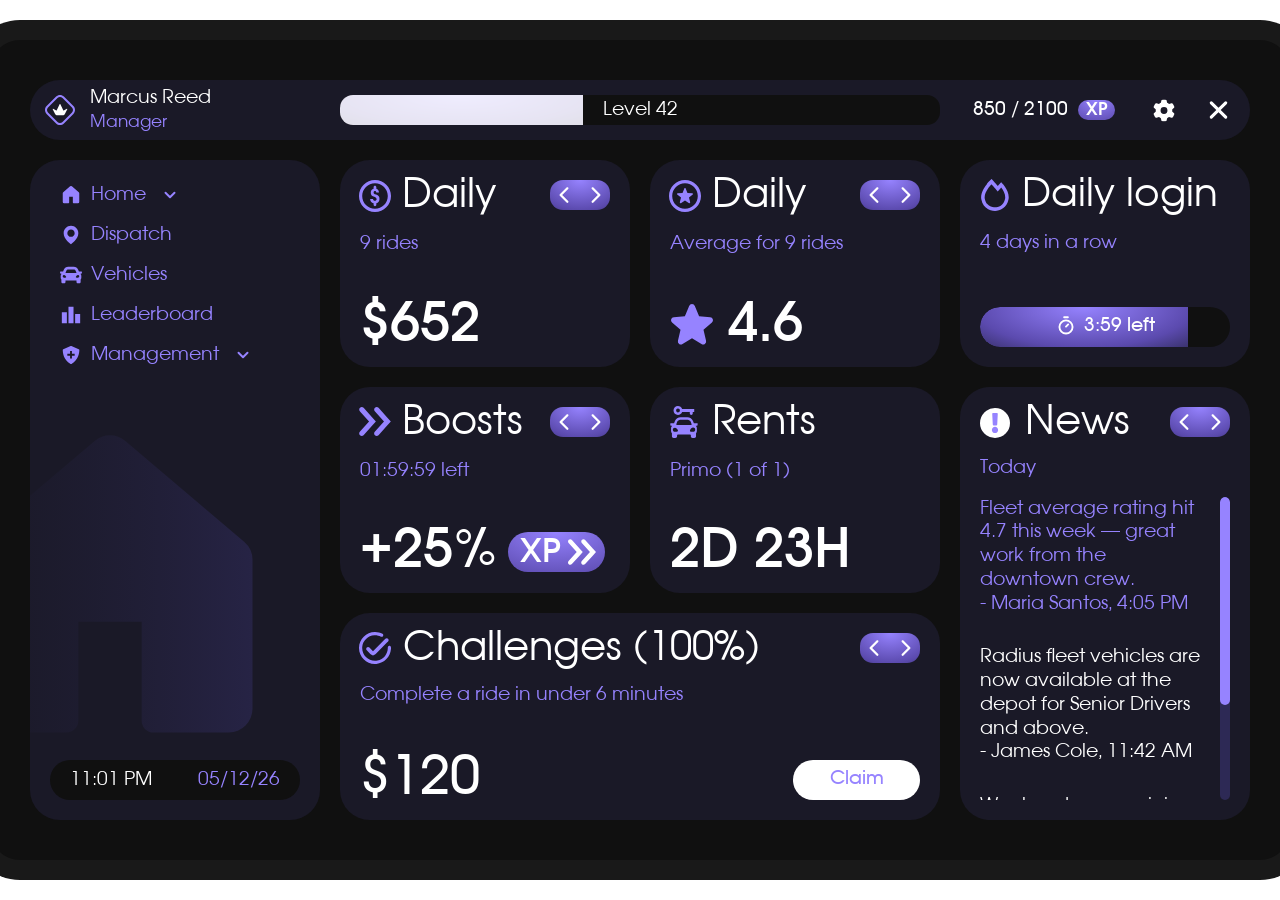
==== index.html @ 30f0c131 "Add files via upload" ====
<!DOCTYPE html>
<html lang="en">
  <head>
    <meta charset="UTF-8" />
    <link rel="icon" type="image/svg+xml" href="/src/favicon.svg" />
    <meta name="viewport" content="width=device-width, initial-scale=1.0" />
    <title>Mosoto Taxi Job</title>
    <script type="module" crossorigin src="./assets/heroui-BnVSCtMx.js"></script>
    <script type="module" crossorigin src="./assets/react-vendor-Wy4yNGkq.js"></script>
    <script type="module" crossorigin src="./assets/react-icons-BHo_8EKC.js"></script>
    <script type="module" crossorigin src="./assets/motion-DtIc95KP.js"></script>
    <script type="module" crossorigin src="./assets/dnd-kit-Bh7pgc5P.js"></script>
    <script type="module" crossorigin src="./assets/leaflet-CAXl2rOz.js"></script>
    <script type="module" crossorigin src="./assets/main-CZKdXRbY.js"></script>
    <link rel="stylesheet" crossorigin href="./assets/main-DSCC7uAr.css">
    <link rel="stylesheet" crossorigin href="./assets/leaflet-CqzSHIH7.css">
  </head>
  <body>
    <div id="root"></div>
  </body>
</html>
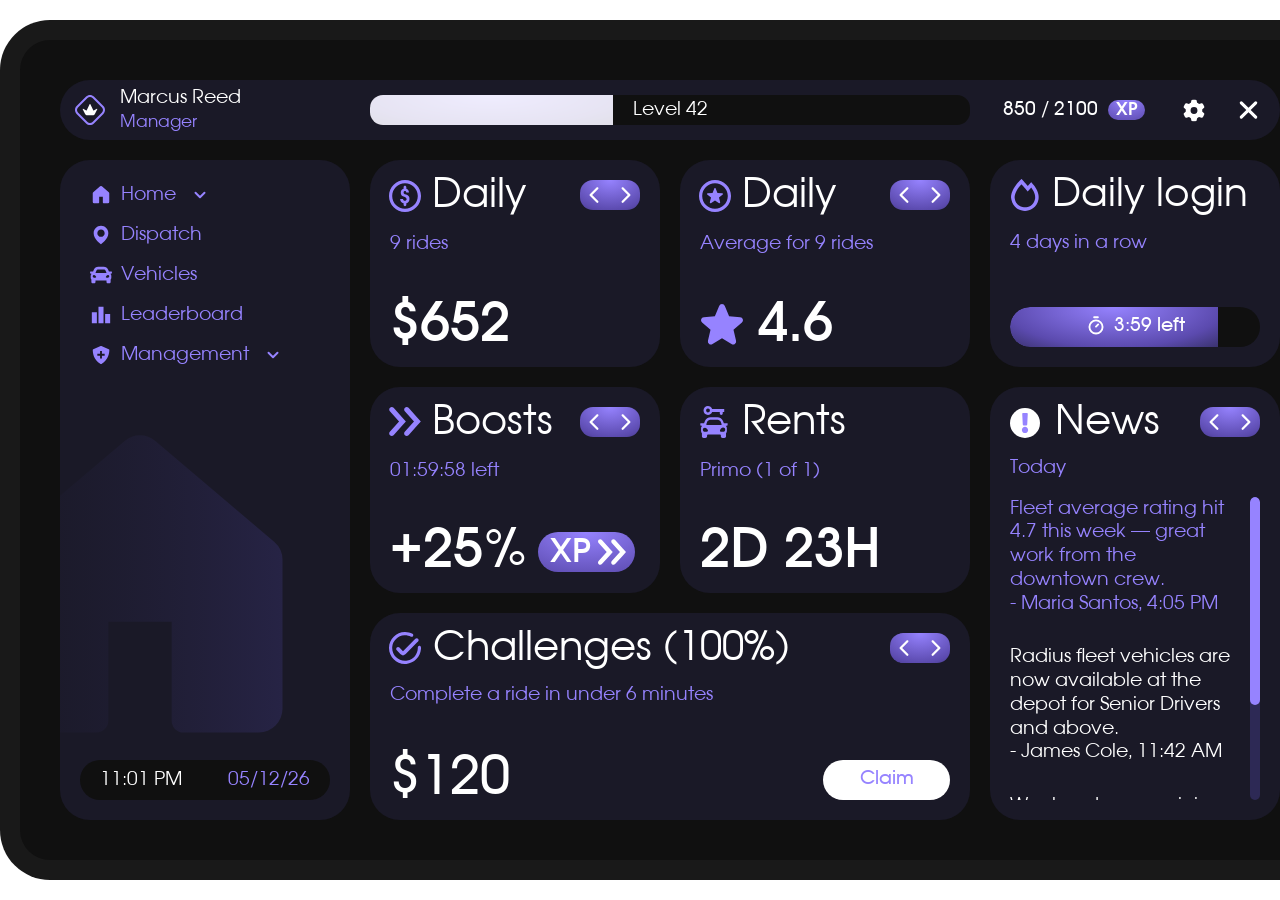
==== commit 02d7853d: "Add files via upload" ====
--- a/index.html
+++ b/index.html
@@ -11,8 +11,8 @@
     <script type="module" crossorigin src="./assets/motion-DtIc95KP.js"></script>
     <script type="module" crossorigin src="./assets/dnd-kit-Bh7pgc5P.js"></script>
     <script type="module" crossorigin src="./assets/leaflet-CAXl2rOz.js"></script>
-    <script type="module" crossorigin src="./assets/main-CZKdXRbY.js"></script>
-    <link rel="stylesheet" crossorigin href="./assets/main-DSCC7uAr.css">
+    <script type="module" crossorigin src="./assets/main-Cl4XsNGw.js"></script>
+    <link rel="stylesheet" crossorigin href="./assets/main-DLDKCoyU.css">
     <link rel="stylesheet" crossorigin href="./assets/leaflet-CqzSHIH7.css">
   </head>
   <body>
--- a/assets/main-DLDKCoyU.css
+++ b/assets/main-DLDKCoyU.css
@@ -0,0 +1 @@
+.nui-wrapper{text-align:center;height:100%;display:flex;justify-content:center;align-items:center;overflow:hidden;overflow-x:hidden;overflow-y:hidden}html[data-browser-preview=tablet] .nui-wrapper,html[data-browser-preview=taximeter] .nui-wrapper{background:transparent;box-shadow:none;filter:none}html[data-browser-preview=tablet] .nui-wrapper{width:100%;min-height:100%;height:100%;display:flex;flex-direction:column;align-items:center;justify-content:center;overflow:visible}pre{counter-reset:line-numbering;background:#2c3e50;padding:12px 0 14px;color:#ecf0f1;line-height:140%}.popup-thing{background:#282c34;border-radius:10px;width:500px;height:400px;display:flex;justify-content:center;align-items:center;color:#fff}@font-face{font-family:Involve;src:url(./Involve-Regular-t821o5Gy.ttf) format("truetype");font-weight:400;font-style:normal}@font-face{font-family:Involve;src:url(./Involve-Medium-CPLfwZ-D.ttf) format("truetype");font-weight:500;font-style:normal}@font-face{font-family:Involve;src:url(./Involve-SemiBold-_-3SNJtF.ttf) format("truetype");font-weight:600;font-style:normal}@font-face{font-family:Involve;src:url(./Involve-Bold-Lkm7HVSs.ttf) format("truetype");font-weight:700;font-style:normal}:root{--tp-main-highlight: #9683ff;--tp-second-highlight: #5b4aae;--tp-panel-containers: #2d2955;--tp-panels: #1a1927;--tp-background: #101010;--tp-white: #ffffff;--tablet-main-highlight: #9683ff;--tablet-second-highlight: #5b4aae;--tablet-panels: #1a1927;--tablet-background: #101010;--tablet-panel-containers: #2d2955;--tablet-white: #ffffff;--tablet-panel-containers-40: rgba(45, 41, 85, .4);--tablet-main-highlight-medium: #5b4aae;--tablet-menu-hover-fill: #2d2955;--tablet-filters-dropdowns-secondary-highlight: #5b4aae;--tablet-vehicle-background-gradient: radial-gradient( circle at center, #2d2955 0%, #1a1927 100% );--tablet-reward-badge-top-gradient: radial-gradient( circle at 50% 42%, #2d2955 0%, #1a1927 100% );--tablet-left-content-box-gradient: radial-gradient( ellipse 90% 110% at 50% 0%, #2d2955 0%, #1a1927 100% );--tablet-gradient-highlight-1: radial-gradient( ellipse 80% 155% at 50% 0%, #9683ff 0%, #5b4aae 65%, #2d2955 100% );--tablet-gradient-highlight-2: radial-gradient( ellipse 80% 155% at 50% 0%, #9683ff 0%, #5b4aae 65%, #2d2955 100% );--tablet-gradient-highlight-3: radial-gradient( ellipse 80% 155% at 50% 0%, #9683ff 0%, #5b4aae 65%, #2d2955 100% );--tablet-gradient-highlight-4: radial-gradient( ellipse 80% 155% at 50% 0%, #9683ff 0%, #5b4aae 65%, #2d2955 100% );--tablet-gradient-highlight-5: radial-gradient( ellipse 80% 155% at 50% 0%, #9683ff 0%, #5b4aae 48%, #2d2955 100% );--tablet-gradient-border-rim: radial-gradient( ellipse 42% 18% at 50% 0%, rgba(255, 255, 255, .8) 0%, rgba(255, 255, 255, .42) 40%, rgba(255, 255, 255, .06) 65%, transparent 82% );--tablet-control-pill-gradient: var(--tablet-gradient-highlight-2);--tablet-map-highlight-gradient: linear-gradient( to top, var(--tablet-main-highlight) 0%, transparent 100% );--tablet-map-highlight-gradient-lateral: linear-gradient( to right, var(--tablet-main-highlight) 0%, rgba(150, 131, 255, .35) 42%, transparent 100% );--tablet-dispatch-bar-gradient: linear-gradient( 90deg, #5b4aae 0%, #ffffff 100% );--tablet-vehicle-stats-bar-gradient: linear-gradient( 90deg, #9683ff 0%, #ffffff 100% );--tablet-reward-badge-outer-tint: rgba(150, 131, 255, .9);--tablet-levels-panel-overlay: rgba(16, 16, 16, .88);--tablet-settings-selected-ring: rgba(255, 255, 255, .25);--tablet-notification-card-shadow: 0 12px 40px rgba(16, 16, 16, .52);--tablet-notification-progress-overlay: rgba(255, 255, 255, .8);--tablet-highlight-top: #9683ff;--tablet-highlight-mid: #5b4aae}[data-tablet-theme="1"]{--tp-main-highlight: #FF6161;--tp-second-highlight: #B44848;--tp-panel-containers: #432627;--tp-panels: #1A1515;--tp-background: #101010;--tp-white: #ffffff}[data-tablet-theme="2"]{--tp-main-highlight: #FFB855;--tp-second-highlight: #D06B40;--tp-panel-containers: #332721;--tp-panels: #191514;--tp-background: #101010;--tp-white: #ffffff}[data-tablet-theme="3"]{--tp-main-highlight: #D2BA31;--tp-second-highlight: #D49F0C;--tp-panel-containers: #333118;--tp-panels: #1A1915;--tp-background: #101010;--tp-white: #ffffff}[data-tablet-theme="4"]{--tp-main-highlight: #6FD0AE;--tp-second-highlight: #328288;--tp-panel-containers: #243A42;--tp-panels: #161819;--tp-background: #101010;--tp-white: #ffffff}[data-tablet-theme="5"]{--tp-main-highlight: #5E80FF;--tp-second-highlight: #3F4BCA;--tp-panel-containers: #23254D;--tp-panels: #171721;--tp-background: #101010;--tp-white: #ffffff}[data-tablet-theme="6"]{--tp-main-highlight: #9683FF;--tp-second-highlight: #5B4AAE;--tp-panel-containers: #2D2955;--tp-panels: #1A1927;--tp-background: #101010;--tp-white: #ffffff}[data-tablet-theme="7"]{--tp-main-highlight: #FF8DD5;--tp-second-highlight: #915BA7;--tp-panel-containers: #3D2E53;--tp-panels: #1A1A1A;--tp-background: #101010;--tp-white: #ffffff}[data-tablet-theme="8"]{--tp-main-highlight: #D2C852;--tp-second-highlight: #FE4E96;--tp-panel-containers: #462935;--tp-panels: #1C1417;--tp-background: #101010;--tp-white: #ffffff}[data-tablet-theme="9"]{--tp-main-highlight: #90BE59;--tp-second-highlight: #365788;--tp-panel-containers: #273452;--tp-panels: #181B1B;--tp-background: #101010;--tp-white: #ffffff}[data-tablet-theme="10"]{--tp-main-highlight: #FF4A83;--tp-second-highlight: #346BB4;--tp-panel-containers: #293255;--tp-panels: #191A22;--tp-background: #101010;--tp-white: #ffffff}[data-tablet-theme="11"]{--tp-main-highlight: #D4B55D;--tp-second-highlight: #8C5F4B;--tp-panel-containers: #362B2C;--tp-panels: #1C1918;--tp-background: #101010;--tp-white: #ffffff}[data-tablet-theme="12"]{--tp-main-highlight: #DBB853;--tp-second-highlight: #715593;--tp-panel-containers: #2D2536;--tp-panels: #1C1920;--tp-background: #101010;--tp-white: #ffffff}[data-tablet-theme="13"]{--tp-main-highlight: #52E9EE;--tp-second-highlight: #BC3A5C;--tp-panel-containers: #213131;--tp-panels: #15181A;--tp-background: #101010;--tp-white: #ffffff}[data-tablet-theme="14"]{--tp-main-highlight: #989898;--tp-second-highlight: #595959;--tp-panel-containers: #313131;--tp-panels: #1A1A1A;--tp-background: #101010;--tp-white: #ffffff}[data-tablet-theme="15"]{--tp-main-highlight: #FFD358;--tp-second-highlight: #299AB3;--tp-panel-containers: #192B2F;--tp-panels: #141616;--tp-background: #101010;--tp-white: #ffffff}:root{--theme-color: #977aef}._container_1851y_7{background-color:transparent;font-family:Involve,sans-serif;font-weight:600;padding:14px;user-select:none;-webkit-user-select:none;-moz-user-select:none;-ms-user-select:none;position:absolute;bottom:49px;right:26px;overflow:hidden;pointer-events:auto;transform:translateZ(0);-webkit-backface-visibility:hidden;backface-visibility:hidden}._container_1851y_7 *{user-select:none;-webkit-user-select:none;-moz-user-select:none;-ms-user-select:none}._container_1851y_7>*{position:relative;z-index:1}._historyIconWrapper_1851y_39{position:relative;width:35px;height:35px;display:flex;align-items:center;justify-content:center}._historyIconRing_1851y_48{position:absolute;top:0;left:-1px;width:100%;height:100%;clip-path:circle(50% at 50% 50%);-webkit-mask-image:radial-gradient(circle at 57% 50%,transparent 26.5%,black 25%);mask-image:radial-gradient(circle at 57% 50%,transparent 26.5%,black 25%);transform-origin:56% 50%}._historyIconCenter_1851y_59{position:absolute;top:-3%;left:-1px;width:100%;height:100%;clip-path:polygon(60% 0%,100% 0%,100% 100%,20% 100%);-webkit-mask-image:radial-gradient(circle at center,black 35%,transparent 35%);mask-image:radial-gradient(circle at center,black 35%,transparent 35%);z-index:1}._historyIconAnimate_1851y_70{animation:_historyIconPulse_1851y_1 1.2s linear}._historyIconCenterAnimate_1851y_74{animation:_historyIconCenterPulse_1851y_1 1.2s linear}@keyframes _historyIconPulse_1851y_1{0%{transform:scale(1) rotate(0)}50%{transform:scale(1.2) rotate(-180deg)}to{transform:scale(1) rotate(-360deg)}}@keyframes _historyIconCenterPulse_1851y_1{0%{transform:scale(1)}50%{transform:scale(1.2)}to{transform:scale(1)}}._taximeterBrowserFit_1851y_108{zoom:min(calc(100vw / 620 * .98),.196vh);filter:none}@supports not (zoom: 1){._taximeterBrowserFit_1851y_108{transform:translate(-50%,-50%) scale(min(calc(100vw / 620 * .98),.196vh))}}._taximeterImageWrapper_1851y_119{position:fixed;display:inline-block;z-index:50;user-select:none;-webkit-user-select:none;-moz-user-select:none;-ms-user-select:none;isolation:isolate;-webkit-font-smoothing:antialiased}._taximeterImageWrapper_1851y_119 *{user-select:none;-webkit-user-select:none;-moz-user-select:none;-ms-user-select:none;-webkit-backface-visibility:hidden;backface-visibility:hidden}._taximeterImageWrapper_1851y_119[data-theme-changing=true] *{transition:none!important}._taximeterImage_1851y_119{display:block;max-width:100.5%;width:100.5%;height:auto;object-fit:contain;pointer-events:none}._receiptSlot_1851y_153{position:absolute;width:155px;height:230px;right:-19px;top:28px;transform:translate(-50%) translateZ(0);overflow:hidden;pointer-events:none;z-index:60;filter:drop-shadow(0 4px 12px rgba(0,0,0,.4)) drop-shadow(0 8px 24px rgba(0,0,0,.3)) drop-shadow(0 12px 36px rgba(0,0,0,.2))}._receiptPaper_1851y_167{width:155px;height:230px;background:linear-gradient(135deg,#d9d9d9,#fff,#d9d9d9);border-radius:1px;transform-style:preserve-3d;transform-origin:center center;position:relative}._receiptContent_1851y_178{padding:8px 10px;color:#1d1d1d;height:100%;box-sizing:border-box;position:relative;display:flex;flex-direction:column;align-items:center;font-family:Involve,sans-serif;z-index:1}._receiptContent_1851y_178>*{position:relative;z-index:1}._receiptContent_1851y_178:before{content:"";position:absolute;top:0;left:0;width:100%;height:34px;background:linear-gradient(to bottom,#00000080,#00000040 24%,#0000);pointer-events:none;z-index:0}._receiptTitle_1851y_212{font-size:18px;font-weight:600;line-height:1;max-width:100%;overflow:visible;white-space:nowrap}._receiptCompany_1851y_221{font-size:12px;font-weight:600;white-space:nowrap;width:100%;min-width:0;max-width:100%;align-self:stretch;box-sizing:border-box;overflow:hidden;text-overflow:ellipsis;padding-bottom:2px;text-align:center}._receiptCompany_1851y_221+._receiptDashes_1851y_237{margin-top:6px}._receiptDashes_1851y_237{margin-top:10px;display:flex;gap:2px;width:100%;align-items:center}._dash_1851y_250{display:inline-block;width:4px;flex-shrink:0;height:1px;background-color:#1d1d1d}._dash_1851y_250:first-child{margin-left:0}._dash_1851y_250:last-child{margin-right:0}._receiptRow_1851y_266{display:flex;justify-content:space-between;align-items:center;width:100%;max-width:100%;overflow:visible;margin-top:2.5px}._receiptDashes_1851y_237+._receiptRow_1851y_266{margin-top:10px}._receiptLabel_1851y_281{font-weight:600;font-size:12px;line-height:1;white-space:nowrap}._receiptPrice_1851y_288{font-weight:600;font-size:12px;line-height:1;letter-spacing:.07em}._receiptPrice_1851y_288:first-letter{letter-spacing:0;margin-right:1px;display:inline-block}._receiptLabelGray_1851y_301{font-weight:600;font-size:12px;line-height:1;color:#7a7a7a;white-space:nowrap}._receiptPriceGray_1851y_309{font-weight:600;font-size:12px;line-height:1;color:#7a7a7a}._receiptTotal_1851y_316{margin-top:8px;line-height:1}._receiptTotalLabel_1851y_321{font-size:15px;font-weight:600;color:#1d1d1d;line-height:1}._receiptTotalPrice_1851y_328{margin-top:1px;line-height:1}._receiptTotalPrice_1851y_328 span{font-size:26px;font-weight:600;color:#1d1d1d;line-height:1}._receiptFooter_1851y_340{margin-top:6px;margin-bottom:0;display:flex;justify-content:space-between;align-items:center;width:100%}._receiptDate_1851y_349,._receiptTime_1851y_350{font-size:12px;font-weight:600;color:#1d1d1d;line-height:1}._hidden_1851y_357{display:none!important}._mainContent_1851y_361{position:absolute;top:38px;left:8px;right:8px;bottom:35px;display:flex;flex-direction:column;align-items:center;justify-content:center;gap:12px;z-index:10}._navigationRow_1851y_377{position:absolute;bottom:8px;left:0;right:0;display:flex;align-items:center;justify-content:space-between;width:100%;gap:0;padding:0;z-index:10}._leftInfoContainer_1851y_391{background-color:var(--theme-rgba-15, rgba(151, 122, 239, .15));border-radius:0 .5rem .5rem 0;padding:10px 16px;height:32px;display:flex;align-items:center;justify-content:flex-start;gap:6px;width:120px;margin-left:0;transform:translateZ(0)}._rightInfoContainer_1851y_405{background-color:var(--theme-rgba-15, rgba(151, 122, 239, .15));border-radius:.5rem 0 0 .5rem;padding:10px 16px;height:32px;display:flex;align-items:center;justify-content:center;gap:8px;width:120px;margin-right:0;transform:translateZ(0)}._infoText_1851y_419{color:var(--theme-color);font-family:Involve,sans-serif;font-weight:600;font-size:17px;letter-spacing:1px;line-height:1}._infoIcon_1851y_428{color:var(--theme-color);font-size:15px;width:15px;height:15px;flex-shrink:0}._statusDot_1851y_436{width:11px;height:11px;box-shadow:inset 0 0 0 1.5px var(--theme-color);border-radius:50%;background-color:transparent;flex-shrink:0;transform:translateZ(0)}._navButtonsContainer_1851y_446{display:flex;gap:8px;align-items:center;margin-left:16px;margin-right:16px}._navButton_1851y_446{width:32px;height:32px;border:none;box-shadow:inset 0 0 0 1.5px var(--theme-color);border-radius:.375rem;background-color:transparent;display:flex;align-items:center;justify-content:center;cursor:pointer;padding:0;transition:background-color .2s,box-shadow .2s,transform .2s;transform:translateZ(0)}._navButton_1851y_446:hover:not(._navButtonActive_1851y_470){background-color:var(--theme-rgba-25, rgba(151, 122, 239, .25));box-shadow:inset 0 0 0 1.5px var(--theme-rgba-80, rgba(151, 122, 239, .8))}._navButtonActive_1851y_470,._navButtonActive_1851y_470:hover{background-color:var(--theme-color);box-shadow:inset 0 0 0 1.5px var(--theme-color)}._navButtonIcon_1851y_485{color:var(--theme-color);font-size:17px;width:17px;height:17px;transition:transform .3s ease}._navButton_1851y_446:hover ._navButtonIcon_1851y_485{transform:rotate(15deg)}._navButtonActive_1851y_470 ._navButtonIcon_1851y_485{color:#08090a}._sidebar_1851y_501{position:absolute;left:14px;top:14px;bottom:14px;display:flex;flex-direction:column;justify-content:space-between;z-index:20;transform:translateZ(0)}._sidebarButton_1851y_513{width:62px;height:62px;border:none;box-shadow:inset 0 0 0 1.5px var(--theme-color);border-radius:17px;background-color:var(--theme-rgba-15, rgba(151, 122, 239, .15));display:flex;align-items:center;justify-content:center;cursor:pointer;padding:0;transition:box-shadow .2s,background-color .2s;transform:translateZ(0)}._sidebarButton_1851y_513:hover:not(._sidebarButtonActive_1851y_529){box-shadow:inset 0 0 0 1.5px var(--theme-hover-border-color, #4d3e7b)}._sidebarButtonActive_1851y_529,._sidebarButtonActive_1851y_529:hover{background-color:var(--theme-color);box-shadow:inset 0 0 0 1.5px var(--theme-color)}._sidebarButtonIcon_1851y_543{color:var(--theme-color);font-size:36px;transition:transform .3s ease}._sidebarButton_1851y_513:hover ._sidebarButtonIcon_1851y_543{transform:scale(1.15)}[data-taximeter-hover-enabled=false] ._navButton_1851y_446:hover:not(._navButtonActive_1851y_470){background-color:transparent;box-shadow:inset 0 0 0 1.5px var(--theme-color)}[data-taximeter-hover-enabled=false] ._navButton_1851y_446:hover ._navButtonIcon_1851y_485{transform:none}[data-taximeter-hover-enabled=false] ._sidebarButton_1851y_513:hover:not(._sidebarButtonActive_1851y_529){background-color:var(--theme-rgba-15, rgba(151, 122, 239, .15));box-shadow:inset 0 0 0 1.5px var(--theme-color)}[data-taximeter-hover-enabled=false] ._sidebarButton_1851y_513:hover ._sidebarButtonIcon_1851y_543{transform:none}._sidebarButtonActive_1851y_529 ._sidebarButtonIcon_1851y_543{color:#1c1a22}._statusBar_1wy29_1{position:absolute;top:14px;left:84px;right:14px;height:32px;border-radius:14px;overflow:hidden;background-color:var(--theme-rgba-15, rgba(151, 122, 239, .15));display:flex;align-items:center;justify-content:space-between;padding:0 14px;color:var(--theme-color);font-family:Involve,sans-serif;font-size:19px;font-weight:600;letter-spacing:1px;z-index:10;line-height:1;box-sizing:border-box;box-shadow:inset 0 0 0 1.5px transparent;transition:box-shadow .5s ease;backface-visibility:hidden;transform:translateZ(0)}._statusBarBusy_1wy29_29{box-shadow:inset 0 0 0 1.5px var(--theme-color)}._statusItem_1wy29_33{display:flex;align-items:center;gap:8px}._statusDot_1wy29_39{width:17px;height:17px;border-radius:50%;background-color:transparent;border:none;box-shadow:inset 0 0 0 1.5px var(--theme-color);flex-shrink:0;display:inline-block;position:relative;overflow:visible;transform:translateZ(0);-webkit-backface-visibility:hidden;backface-visibility:hidden}._statusDotFill_1wy29_55{position:absolute;top:0;left:0;width:100%;height:100%;border-radius:50%;background-color:var(--theme-color);transform-origin:center center}._statusDotRing_1wy29_66{position:absolute;top:0;left:0;width:100%;height:100%;border-radius:50%;box-shadow:inset 0 0 0 1.5px var(--theme-color);animation:_ping_1wy29_1 1.5s cubic-bezier(0,0,.2,1) infinite;transform-origin:center center}@keyframes _ping_1wy29_1{0%{transform:scale(1);opacity:1}75%,to{transform:scale(1.8);opacity:0}}._statusText_1wy29_92{font-weight:600;line-height:1;display:inline-block;transform:translateY(-.5px)}._time_1wy29_99,._ampm_1wy29_105{font-weight:600;line-height:1;transform:translateY(-.5px)}._receiptIcon_1wy29_111{font-size:17px;width:17px;height:17px;flex-shrink:0;color:var(--theme-color)}._receiptNumber_1wy29_119{font-weight:600;line-height:1;transform:translateY(-.5px)}._statusPrice_1wy29_125{display:flex;align-items:center;gap:0;color:var(--theme-color);font-size:19px;font-family:Involve,sans-serif;font-weight:600;letter-spacing:1px;line-height:1;transform:translateY(-.5px)}._statusPriceChar_1wy29_138{display:inline-block;position:relative;overflow:hidden}._statusDigitSlot_1wy29_145{position:relative;display:inline-block;overflow:hidden;line-height:1;height:1em;vertical-align:baseline}._statusDigitMeasure_1wy29_155{display:inline-block;visibility:hidden;line-height:1}._statusDigitVisible_1wy29_162{position:absolute;top:0;left:0;line-height:1;transform:translateZ(0);will-change:transform,opacity}._statusDigitOld_1wy29_171{position:absolute;top:0;left:0;line-height:1;transform:translateZ(0);animation:_statusDigitOldOut_1wy29_1 .35s ease-out forwards;will-change:transform,opacity}._statusDigitNew_1wy29_181{position:absolute;top:0;left:0;line-height:1;transform:translate3d(0,-100%,0);animation:_statusDigitNewIn_1wy29_1 .35s ease-out forwards;will-change:transform,opacity}@keyframes _statusDigitOldOut_1wy29_1{0%{transform:translateZ(0);opacity:1}to{transform:translate3d(0,100%,0);opacity:0}}@keyframes _statusDigitNewIn_1wy29_1{0%{transform:translate3d(0,-100%,0);opacity:0}to{transform:translateZ(0);opacity:1}}@keyframes _pulse_1wy29_1{0%,to{opacity:1}50%{opacity:.5}}._navigationBar_118bc_1{display:flex;gap:8px;margin-top:25px;margin-bottom:5px}._navButton_118bc_8{flex:1;display:flex;align-items:center;justify-content:center;gap:4px;padding:0 6px;height:27px;background-color:var(--theme-rgba-15, rgba(151, 122, 239, .15));border:none;border-radius:.375rem;color:var(--theme-color);font-family:Involve,sans-serif;font-weight:600;font-size:15px;cursor:pointer;transition:background-color .2s;line-height:1;transform:translateZ(0);-webkit-backface-visibility:hidden;backface-visibility:hidden}._navButton_118bc_8:hover{background-color:var(--theme-rgba-20, rgba(151, 122, 239, .2))}._navButton_118bc_8._active_118bc_35{background-color:var(--theme-color);color:#000}._navButton_118bc_8._active_118bc_35 ._icon_118bc_40{color:#000}._icon_118bc_40{color:var(--theme-color);width:16px;height:16px;flex-shrink:0;display:block}._ripple_118bc_52{position:absolute;border-radius:50%;background:var(--theme-rgba-60, rgba(151, 122, 239, .6));transform:scale(0);animation:_ripple-animation_118bc_1 .6s ease-out;width:20px;height:20px;margin-left:-10px;margin-top:-10px;pointer-events:none}@keyframes _ripple-animation_118bc_1{to{transform:scale(4);opacity:0}}._screenContainer_1778f_1{position:absolute;top:0;right:0;bottom:0;left:0;display:grid;grid-template-rows:auto 1fr auto;align-items:center;justify-items:center;padding:12px;box-sizing:border-box;border-radius:14px;overflow:hidden;isolation:isolate;contain:paint;transform:translateZ(0);backface-visibility:hidden}._statusInfoBar_1778f_22,._bottomInfoBar_1778f_29{display:flex;justify-content:space-between;align-items:center;color:var(--theme-color)}._centerContent_1778f_36{position:absolute;top:50%;left:50%;transform:translate(-50%,-50%);display:flex;flex-direction:column;align-items:center;justify-content:center;pointer-events:none}._priceGroup_1778f_48{display:flex;flex-direction:column;align-items:center;justify-content:center;gap:4px;line-height:1}._price_1778f_48{color:var(--theme-color);font-size:43px;font-family:Involve,sans-serif;font-weight:600;line-height:1;margin:0 -2px 0 0;letter-spacing:2px;transform:translateY(-2px)}._priceSection_1778f_70{display:flex;justify-content:center;align-items:center;width:100%;margin:0;padding:0;align-self:start}._bottomRow_1778f_80{display:flex;justify-content:center;align-items:center;width:100%;gap:20px;margin:0;padding:0;align-self:center}._bottomRow_1778f_80>div:nth-child(2){flex:0 0 auto}._addressSection_1778f_95{display:flex;justify-content:center;align-items:flex-end;width:100%;overflow:hidden;align-self:end}._addressText_1778f_104{color:var(--theme-color);font-size:18px;font-family:Involve,sans-serif;font-weight:600;letter-spacing:2px;line-height:1.2;white-space:nowrap;overflow:hidden;text-overflow:ellipsis}._statusText_1778f_118{color:var(--theme-color);font-size:18px;font-family:Involve,sans-serif;font-weight:600;letter-spacing:2px;line-height:1.2;white-space:nowrap;overflow:hidden;text-overflow:clip}._addressTextStack_1778f_132{position:relative;width:100%;display:flex;justify-content:center;align-items:flex-end;min-height:22px;padding:0;box-sizing:border-box;overflow:hidden}._addressTextStack_1778f_132 ._addressText_1778f_104,._addressTextStack_1778f_132 ._statusText_1778f_118{position:absolute;left:12px;right:12px;top:auto;bottom:-4px;text-align:center;will-change:transform,opacity;display:block}._addressTextStack_1778f_132 ._statusText_1778f_118{left:4px;right:4px;letter-spacing:1px}._timerSection_1778f_169{display:flex;align-items:center;gap:8px;color:var(--theme-color);flex:0 0 auto;width:80px;justify-content:flex-start}._timerText_1778f_179{color:var(--theme-color);font-size:18px;font-family:Involve,sans-serif;font-weight:600;letter-spacing:1px;text-align:left;display:inline-block;width:60px;line-height:1}._timerIcon_1778f_191{color:var(--theme-color);font-size:17px;width:17px;height:17px;flex-shrink:0}._distanceSection_1778f_199{display:flex;align-items:center;gap:8px;color:var(--theme-color);flex:0 0 auto;width:90px;justify-content:flex-start}._distanceIcon_1778f_209{color:var(--theme-color);font-size:17px;width:17px;height:17px;flex-shrink:0}._distanceText_1778f_217{color:var(--theme-color);font-size:18px;font-family:Involve,sans-serif;font-weight:600;letter-spacing:1px;text-align:left;display:inline-block;width:70px;line-height:1}._statusItem_1778f_229{display:flex;align-items:center;gap:6px}._icon_1778f_236{color:var(--theme-color);font-size:17px;width:15px;height:15px;flex-shrink:0;display:block}._timerItem_1778f_245{min-width:60px;justify-content:flex-end;text-align:right}._spacedElement_1778f_251{margin-left:-.2em}._tariffActive_1778f_255{color:#ff6969}._tariffItemActive_1778f_260{filter:none}._tariffItemActive_1778f_260>*{filter:none}._tariffContainer_1778f_268{display:flex;align-items:center;justify-content:center;padding:6px 20px;border:none;box-shadow:inset 0 0 0 1.5px var(--theme-color);border-radius:11px;height:24px;background-color:transparent}._tariffContainerFill_1778f_280{background-color:var(--theme-color);box-shadow:inset 0 0 0 1.5px var(--theme-color)}._tariffText_1778f_285{color:var(--theme-color);font-size:18px;font-family:Involve,sans-serif;font-weight:600;letter-spacing:2px;margin-right:-1px;line-height:1}._tariffContainerFill_1778f_280 ._tariffText_1778f_285{color:#08090a}._homeOverlay_1778f_299{position:absolute;top:0;left:0;right:0;bottom:0;transform:translateZ(0)}._contentContainer_1778f_308{position:absolute;left:84px;right:14px;top:55px;bottom:57px;background-color:var(--theme-rgba-15, rgba(151, 122, 239, .15));border-radius:14px;z-index:10;display:flex;align-items:center;justify-content:center;box-shadow:0 0 0 0 transparent;transition:box-shadow .4s ease;transform:translateZ(0);contain:paint}._contentContainerWithBorder_1778f_328{box-shadow:inset 0 0 0 1.5px var(--theme-color)}._contentMessage_1778f_332{color:var(--theme-color);font-size:18px;font-family:Involve,sans-serif;font-weight:600;text-align:center;line-height:1;display:flex;flex-direction:column;gap:4px}._startButton_1778f_344{position:absolute;left:84px;right:14px;height:34px;bottom:14px;background-color:var(--theme-rgba-15, rgba(151, 122, 239, .15));border:none;border-radius:14px;color:var(--theme-color);font-family:Involve,sans-serif;font-weight:600;font-size:19px;letter-spacing:2px;cursor:pointer;display:flex;align-items:center;justify-content:center;z-index:20;transition:background-color .3s ease,color .3s ease,box-shadow .3s ease;box-sizing:border-box;outline:none;padding:0;margin:0;box-shadow:inset 0 0 0 1.5px var(--theme-color);overflow:hidden;isolation:isolate;contain:paint;transform:translateZ(0);backface-visibility:hidden}._startButtonIdle_1778f_377,[data-taximeter-hover-enabled=true] ._startButtonIdle_1778f_377:hover,._startButtonIdle_1778f_377:active{font-weight:600}[data-taximeter-hover-enabled=true] ._startButton_1778f_344:hover:not(._startButtonOutline_1778f_389){background-color:var(--theme-color);color:#1c1a22}[data-taximeter-hover-enabled=true] ._startButton_1778f_344:hover:not(._startButtonOutline_1778f_389) ._startButtonText_1778f_394{color:#1c1a22}._startButton_1778f_344:disabled{cursor:default;opacity:.6}._startButtonOutline_1778f_389{background-color:var(--theme-rgba-15, rgba(151, 122, 239, .15));color:var(--theme-color);border:none;box-shadow:inset 0 0 0 1.5px var(--theme-color);transition:background-color .3s ease,color .3s ease,box-shadow .3s ease!important}[data-taximeter-hover-enabled=true] ._startButtonOutline_1778f_389:hover:not(._startButtonHoldFillActive_1778f_412){background-color:var(--theme-color);color:#1c1a22;box-shadow:inset 0 0 0 1.5px var(--theme-color)!important}[data-taximeter-hover-enabled=true] ._startButtonOutline_1778f_389:hover:not(._startButtonHoldFillActive_1778f_412) ._startButtonText_1778f_394{color:#1c1a22;background:none;-webkit-background-clip:unset;background-clip:unset;-webkit-text-fill-color:#1c1a22}[data-taximeter-hover-enabled=true] ._startButtonHoldFill_1778f_412._startButtonOutline_1778f_389:hover:not(._startButtonHoldFillActive_1778f_412) ._startButtonText_1778f_394{color:#1c1a22;background:none;-webkit-background-clip:unset;background-clip:unset;-webkit-text-fill-color:#1c1a22}._startButtonHoldFill_1778f_412._startButtonOutline_1778f_389{border-radius:14px;background-color:var(--theme-rgba-15, rgba(151, 122, 239, .15));border:none;box-shadow:inset 0 0 0 1.5px var(--theme-color)}._startButtonHoldFill_1778f_412._startButtonOutline_1778f_389:before{content:"";position:absolute;top:0;right:0;bottom:0;left:0;border-radius:14px 0 0 14px;background-color:var(--theme-color);transform-origin:left center;transform:scaleX(0);opacity:0;z-index:0;pointer-events:none;will-change:transform,opacity;backface-visibility:hidden;transform:translateZ(0) scaleX(0)}._startButtonHoldFillActive_1778f_412._startButtonOutline_1778f_389{background-color:var(--theme-rgba-15, rgba(151, 122, 239, .15))}._startButtonHoldFillActive_1778f_412._startButtonOutline_1778f_389:before{opacity:1;transform:translateZ(0) scaleX(var(--hold-fill-progress, 0));transition:transform .04s linear}._startButtonText_1778f_394{position:relative;z-index:1;color:var(--theme-color);transform:translateZ(0) translateY(-1px);will-change:transform;backface-visibility:hidden;-webkit-font-smoothing:antialiased;text-rendering:optimizeLegibility;line-height:1}._startButtonTextBreathing_1778f_483{animation:_startButtonTextBreathe_1778f_1 1.5s ease-out;transition:none;will-change:opacity}._startButtonTextClickFade_1778f_489{animation:_startButtonTextClickFade_1778f_489 .6s ease-in-out}._startButtonTextDark_1778f_493{color:#1c1a22}._startButtonTextBreathing_1778f_483{animation:_startButtonTextBreathe_1778f_1 1.5s ease-out}._paymentButtonsContainer_1778f_501{position:absolute;left:84px;right:14px;bottom:14px;display:flex;gap:10px;z-index:20}._paymentLeftSlot_1778f_511{flex:1;position:relative;display:flex;align-items:center;min-height:34px}._paymentLeftGroup_1778f_519{position:absolute;left:0;right:0;display:flex;gap:10px;align-items:center;will-change:transform,opacity}._paymentLeftCashCardRow_1778f_530{display:flex;gap:10px;align-items:center;flex:2 1 0;min-width:0}._paymentLeftCashCardRow_1778f_530 ._paymentButton_1778f_501{flex:1 1 0;min-width:0}._paymentLeftSlot_1778f_511 ._paymentButtonPaid_1778f_543{position:relative;will-change:transform,opacity;transition:background-color .2s,box-shadow .2s,color .2s}._paymentLeftGroup_1778f_519 ._paymentButtonPaid_1778f_543,._paymentLeftGroup_1778f_519 ._paymentButtonCancel_1778f_555{flex:1 1 0;min-width:0}._startButton_1778f_344[style*=transform]{transition:background-color .3s ease,color .3s ease,box-shadow .3s ease!important}._paymentButton_1778f_501{flex:1;height:34px;border:none;box-shadow:inset 0 0 0 1.5px var(--theme-color);border-radius:14px;background-color:var(--theme-rgba-15, rgba(151, 122, 239, .15));color:var(--theme-color);font-family:Involve,sans-serif;font-weight:600;font-size:15px;letter-spacing:1px;line-height:1;cursor:pointer;padding:10px;transition:opacity .4s ease,box-shadow .4s ease,background-color .2s,color .2s,transform .2s ease-in-out;display:flex;align-items:center;justify-content:center;gap:6px;box-sizing:border-box;transform:translateZ(0);-webkit-backface-visibility:hidden;backface-visibility:hidden}._paymentButtonActive_1778f_591{background-color:var(--theme-color);color:#1c1a22;font-weight:600;cursor:default;transition:opacity .4s ease,box-shadow .4s ease,background-color .2s,transform .2s ease-in-out}._paymentButtonPaid_1778f_543._paymentButtonActive_1778f_591{background-color:var(--theme-color)!important;color:#1c1a22!important}._paymentButtonActive_1778f_591 ._paymentButtonIcon_1778f_604{color:#1c1a22;transition:none}._paymentButtonPaid_1778f_543._paymentButtonActive_1778f_591 ._paymentButtonIcon_1778f_604{color:#1c1a22!important}._paymentButtonActive_1778f_591 ._paymentButtonText_1778f_613{color:#1c1a22;transition:none}._paymentButtonPaid_1778f_543._paymentButtonActive_1778f_591 ._paymentButtonText_1778f_613{color:#1c1a22!important}[data-taximeter-hover-enabled=true] ._paymentButtonActive_1778f_591:hover{background-color:var(--theme-color);color:#1c1a22;box-shadow:inset 0 0 0 1.5px var(--theme-color)}[data-taximeter-hover-enabled=true] ._paymentButtonPaid_1778f_543._paymentButtonActive_1778f_591:hover{background-color:var(--theme-color)!important;color:#1c1a22!important}[data-taximeter-hover-enabled=true] ._paymentButtonActive_1778f_591:hover ._paymentButtonIcon_1778f_604{color:#1c1a22}[data-taximeter-hover-enabled=true] ._paymentButtonPaid_1778f_543._paymentButtonActive_1778f_591:hover ._paymentButtonIcon_1778f_604{color:#1c1a22!important}[data-taximeter-hover-enabled=true] ._paymentButtonActive_1778f_591:hover ._paymentButtonText_1778f_613{color:#1c1a22}[data-taximeter-hover-enabled=true] ._paymentButtonPaid_1778f_543._paymentButtonActive_1778f_591:hover ._paymentButtonText_1778f_613{color:#1c1a22!important}._paymentButtonCancel_1778f_555{flex:1;padding:10px}._paymentButtonCancelFixed_1778f_654{width:118px;flex:0 0 118px;padding-bottom:10px;will-change:transform;backface-visibility:hidden}._paymentButtonCancelActive_1778f_663{background-color:var(--theme-color);color:#1c1a22;box-shadow:inset 0 0 0 1.5px var(--theme-color)}._paymentButtonCancelActive_1778f_663 ._paymentButtonIcon_1778f_604,._paymentButtonCancelActive_1778f_663 ._paymentButtonText_1778f_613{color:#1c1a22}._paymentButtonCancelActive_1778f_663 ._paymentButtonText_1778f_613{font-weight:600}._paymentButton_1778f_501:active:not(:disabled){transform:translateZ(0) scale(.98)}._paymentButton_1778f_501:disabled{opacity:.5;cursor:not-allowed}[data-taximeter-hover-enabled=true] ._paymentButton_1778f_501:hover{background-color:var(--theme-color);box-shadow:inset 0 0 0 1.5px var(--theme-color);color:#1c1a22}[data-taximeter-hover-enabled=true] ._paymentButton_1778f_501:hover ._paymentButtonIcon_1778f_604,[data-taximeter-hover-enabled=true] ._paymentButton_1778f_501:hover ._paymentButtonText_1778f_613{color:#1c1a22}._paymentButtonPaid_1778f_543{flex:1;height:34px;border:none;border-radius:14px;background-color:var(--theme-rgba-15, rgba(151, 122, 239, .15));color:var(--theme-color);font-family:Involve,sans-serif;font-weight:600;font-size:15px;letter-spacing:1px;line-height:1;cursor:pointer;padding:10px;transition:all .2s,transform .2s ease-in-out,box-shadow .3s ease;display:flex;align-items:center;justify-content:center;gap:6px;box-sizing:border-box;box-shadow:inset 0 0 0 1.5px var(--theme-color);transform:translateZ(0);-webkit-backface-visibility:hidden;backface-visibility:hidden}._paymentButtonPaid_1778f_543:active:not(:disabled){transform:translateZ(0) scale(.98)}._paymentButtonPaid_1778f_543:disabled{opacity:.8;cursor:default}[data-taximeter-hover-enabled=true] ._paymentButtonPaid_1778f_543:hover:not(._paymentButtonPaidHoldFillActive_1778f_736):not(._paymentButtonPaidScanningStopped_1778f_736):not(._paymentButtonPaidNoHover_1778f_736){background-color:var(--theme-color);box-shadow:inset 0 0 0 1.5px var(--theme-color);color:#1c1a22}[data-taximeter-hover-enabled=true] ._paymentButtonPaid_1778f_543:hover:not(._paymentButtonPaidHoldFillActive_1778f_736):not(._paymentButtonPaidScanningStopped_1778f_736):not(._paymentButtonPaidNoHover_1778f_736) ._paymentButtonIcon_1778f_604{color:#1c1a22}[data-taximeter-hover-enabled=true] ._paymentButtonPaid_1778f_543:hover:not(._paymentButtonPaidHoldFillActive_1778f_736):not(._paymentButtonPaidScanningStopped_1778f_736):not(._paymentButtonPaidNoHover_1778f_736) ._paymentButtonText_1778f_613{color:#1c1a22}._paymentButtonPaidNoHover_1778f_736{pointer-events:none;box-shadow:inset 0 0 0 0 transparent;cursor:default}._paymentButtonPaidHoldFill_1778f_736{border-radius:14px;background-color:var(--theme-rgba-15, rgba(151, 122, 239, .15));border:none;box-shadow:inset 0 0 0 1.5px var(--theme-color)}._paymentButtonPaidHoldFillActive_1778f_736{background-color:transparent;background-image:linear-gradient(to right,var(--theme-color) 0%,var(--theme-color) calc(var(--hold-fill-progress, 0) * 100%),var(--theme-rgba-15, rgba(151, 122, 239, .15)) calc(var(--hold-fill-progress, 0) * 100%),var(--theme-rgba-15, rgba(151, 122, 239, .15)) 100%);background-repeat:no-repeat;background-position:left center;background-size:100% 100%;transition:background .05s linear}._paymentButtonPaidHoldFill_1778f_736 ._paymentButtonText_1778f_613{background:linear-gradient(to right,#1c1a22 0%,#1c1a22 calc(var(--hold-text-progress, 0) * 100%),var(--theme-color) calc(var(--hold-text-progress, 0) * 100%),var(--theme-color) 100%);-webkit-background-clip:text;background-clip:text;-webkit-text-fill-color:transparent;color:transparent;transition:none}._scanningIconWrapper_1778f_791{position:relative;display:inline-flex;align-items:center;justify-content:center;width:17px;height:17px;flex:0 0 17px}._scanningIconWrapper_1778f_791 ._paymentButtonIcon_1778f_604{margin:0}._scanningIconBase_1778f_805{position:relative;z-index:1;color:var(--theme-color);display:block;width:17px;height:17px}._scanningIconWrapper_1778f_791 ._scanningIconFill_1778f_814{position:absolute;top:0;right:0;bottom:0;left:0;z-index:2;display:block;width:17px;height:17px;color:#1c1a22;mask:linear-gradient(to right,black 0%,black calc(var(--hold-icon-progress, 0) * 100%),transparent calc(var(--hold-icon-progress, 0) * 100%),transparent 100%);-webkit-mask:linear-gradient(to right,black 0%,black calc(var(--hold-icon-progress, 0) * 100%),transparent calc(var(--hold-icon-progress, 0) * 100%),transparent 100%);pointer-events:none}[data-taximeter-hover-enabled=true] ._paymentButtonPaidHoldFill_1778f_736:hover:not(._paymentButtonPaidHoldFillActive_1778f_736){background-color:var(--theme-color);box-shadow:inset 0 0 0 1.5px var(--theme-color);color:#1c1a22}[data-taximeter-hover-enabled=true] ._paymentButtonPaidHoldFill_1778f_736:hover:not(._paymentButtonPaidHoldFillActive_1778f_736) ._paymentButtonText_1778f_613{color:#1c1a22;background:none;-webkit-background-clip:unset;background-clip:unset;-webkit-text-fill-color:#1c1a22}[data-taximeter-hover-enabled=true] ._paymentButtonPaidHoldFill_1778f_736:hover:not(._paymentButtonPaidHoldFillActive_1778f_736) ._scanningIconWrapper_1778f_791 ._scanningIconBase_1778f_805,[data-taximeter-hover-enabled=true] ._paymentButtonPaidHoldFill_1778f_736:hover:not(._paymentButtonPaidHoldFillActive_1778f_736) ._scanningIconWrapper_1778f_791 ._scanningIconFill_1778f_814{color:#1c1a22}._paymentButtonPaidScanning_1778f_736{animation:_scanningPulse_1778f_1 2s ease-in-out infinite}._paymentButtonPaidScanningStopped_1778f_736{animation:none;box-shadow:inset 0 0 0 0 transparent;cursor:default}@keyframes _scanningPulse_1778f_1{0%,to{box-shadow:inset 0 0 0 1.5px var(--theme-color)}50%{box-shadow:inset 0 0 0 1.5px var(--theme-rgba-25, rgba(151, 122, 239, .25))}}._paymentButtonCancelDisabled_1778f_878{cursor:default;pointer-events:none;border:none;box-shadow:inset 0 0 0 0 transparent;transition:opacity .4s ease,box-shadow .4s ease}[data-taximeter-hover-enabled=true] ._paymentButtonCancelDisabled_1778f_878:hover{background-color:var(--theme-rgba-15, rgba(151, 122, 239, .15));box-shadow:inset 0 0 0 0 transparent;color:var(--theme-color)}[data-taximeter-hover-enabled=true] ._paymentButtonCancelDisabled_1778f_878:hover ._paymentButtonIcon_1778f_604,[data-taximeter-hover-enabled=true] ._paymentButtonCancelDisabled_1778f_878:hover ._paymentButtonText_1778f_613{color:var(--theme-color)}._paymentButtonIcon_1778f_604{font-size:17px;color:var(--theme-color);transition:color .2s}._paymentButtonIcon_1778f_604._checkIcon_1778f_906{font-size:18px;width:18px;height:18px}._spinnerIcon_1778f_912{width:17px;height:17px;color:var(--theme-color)}._refreshIcon_1778f_918{font-size:21px}._paymentButtonIconWrapper_1778f_922{display:inline-flex;align-items:center;justify-content:center}._paymentButtonCancel_1778f_555 ._paymentButtonIcon_1778f_604{font-size:18px;width:18px;height:18px;transform:translate(2px)}._paymentButtonText_1778f_613{color:var(--theme-color);font-weight:600;transition:color .2s}._ratingSection_1778f_941{position:absolute;top:0;left:0;right:0;bottom:0;width:100%;height:100%;display:flex;flex-direction:column;align-items:center;justify-content:center;z-index:1}._ratingTextContainer_1778f_956{display:flex;flex-direction:column;align-items:center;justify-content:center;gap:8px;text-align:center;padding:0 40px;max-width:100%;box-sizing:border-box}._ratingText_1778f_956{color:var(--theme-color);font-size:18px;font-family:Involve,sans-serif;font-weight:600;letter-spacing:2px;line-height:1.4}._ratingCirclesContainer_1778f_977{display:flex;align-items:center;justify-content:flex-start;gap:10px;flex:1;min-width:0}._ratingCircle_1778f_977{height:34px;border:none;box-shadow:inset 0 0 0 1.5px var(--theme-color);border-radius:14px;background-color:var(--theme-rgba-15, rgba(151, 122, 239, .15));color:var(--theme-color);font-family:Involve,sans-serif;font-weight:600;font-size:15px;cursor:pointer;display:flex;align-items:center;justify-content:center;transition:opacity .4s ease,box-shadow .4s ease;flex:1;padding:0;transform:translateZ(0);-webkit-backface-visibility:hidden;backface-visibility:hidden}[data-taximeter-hover-enabled=true] ._ratingCircle_1778f_977:hover:not(:disabled){background-color:var(--theme-color);color:#1c1a22}._ratingCircle_1778f_977:active:not(:disabled){transform:translateZ(0) scale(.98)}._ratingCircleActive_1778f_1017{background-color:var(--theme-color);color:#1c1a22;font-weight:600}._ratingCircleDisabled_1778f_1023{border:none;box-shadow:inset 0 0 0 0 transparent;cursor:default;opacity:.5;transition:opacity .4s ease,box-shadow .4s ease}[data-taximeter-hover-enabled=true] ._ratingCircleDisabled_1778f_1023:hover{background-color:transparent;color:var(--theme-color)}@keyframes _startButtonTextBreathe_1778f_1{0%{opacity:1}50%{opacity:0}to{opacity:1}}@keyframes _startButtonTextClickFade_1778f_489{0%{opacity:1}50%{opacity:0}to{opacity:1}}._startButtonHoldFill_1778f_412._startButtonOutline_1778f_389 ._startButtonText_1778f_394{background:linear-gradient(to right,#1c1a22 0%,#1c1a22 calc(var(--hold-text-progress, 0) * 100%),var(--theme-color) calc(var(--hold-text-progress, 0) * 100%),var(--theme-color) 100%);-webkit-background-clip:text;background-clip:text;-webkit-text-fill-color:transparent;color:transparent}@keyframes _pulse_1778f_1{0%,to{opacity:1}50%{opacity:.5}}._animatePulse_1778f_1090{animation:_pulse_1778f_1 3s ease-in-out infinite}@keyframes _finishPulse_1778f_1104{0%{opacity:.5}to{opacity:1}}._finishPulse_1778f_1104{animation:_finishPulse_1778f_1104 1.5s ease-out forwards!important;animation-iteration-count:1}._screenContainer_1778f_1._breathing_1778f_1112{box-shadow:none}._screenContainer_1778f_1._breathing_1778f_1112:before{content:"";position:absolute;top:0;right:0;bottom:0;left:0;border-radius:inherit;box-shadow:inset 0 0 0 1.5px var(--theme-color);pointer-events:none;z-index:0;opacity:0;transform:translateZ(0);backface-visibility:hidden;will-change:opacity;animation:_breathingRingOpacity_1778f_1 1.2s ease-out 3;animation-fill-mode:forwards}@keyframes _breathingRingOpacity_1778f_1{0%,to{opacity:0}50%{opacity:1}}._screenContainer_1778f_1._fadeOut_1778f_1144{animation:none;box-shadow:inset 0 0 0 0 transparent;transition:box-shadow .2s ease-out}._screenContainer_1778f_1._fadeOut_1778f_1144:before{animation:none!important;opacity:0!important;box-shadow:none}[data-taximeter-hover-enabled=false] ._startButton_1778f_344:hover:not(._startButtonOutline_1778f_389),[data-taximeter-hover-enabled=false] ._startButtonOutline_1778f_389:hover:not(._startButtonHoldFillActive_1778f_412){background-color:var(--theme-rgba-15, rgba(151, 122, 239, .15));color:var(--theme-color);box-shadow:inset 0 0 0 1.5px var(--theme-color)!important;transform:none!important}[data-taximeter-hover-enabled=false] ._startButton_1778f_344:hover ._startButtonText_1778f_394{color:var(--theme-color);background:none;-webkit-background-clip:unset;background-clip:unset;-webkit-text-fill-color:currentColor}[data-taximeter-hover-enabled=false] ._startButtonIdle_1778f_377:hover{font-weight:600}[data-taximeter-hover-enabled=false] ._paymentButton_1778f_501:hover,[data-taximeter-hover-enabled=false] ._paymentButtonPaid_1778f_543:hover,[data-taximeter-hover-enabled=false] ._ratingCircle_1778f_977:hover:not(:disabled){background-color:var(--theme-rgba-15, rgba(151, 122, 239, .15));color:var(--theme-color);box-shadow:inset 0 0 0 1.5px var(--theme-color);transform:none!important}[data-taximeter-hover-enabled=false] ._paymentButton_1778f_501:hover ._paymentButtonIcon_1778f_604,[data-taximeter-hover-enabled=false] ._paymentButton_1778f_501:hover ._paymentButtonText_1778f_613,[data-taximeter-hover-enabled=false] ._paymentButtonPaid_1778f_543:hover ._paymentButtonIcon_1778f_604,[data-taximeter-hover-enabled=false] ._paymentButtonPaid_1778f_543:hover ._paymentButtonText_1778f_613{color:var(--theme-color)}._historyOverlay_uuqox_1{position:absolute;top:0;left:0;right:0;bottom:0}._noRecordsContainer_uuqox_9{position:absolute;left:84px;right:30px;top:55px;bottom:14px;background-color:var(--theme-rgba-15, rgba(151, 122, 239, .15));border-radius:14px;z-index:10;display:flex;align-items:center;justify-content:center;transform:translateZ(0);-webkit-backface-visibility:hidden;backface-visibility:hidden;contain:paint}._noRecordsText_uuqox_29{color:var(--theme-color);font-size:18px;font-family:Involve,sans-serif;font-weight:600;text-align:center;line-height:1}._historyScrollContainer_uuqox_38{position:absolute;left:84px;right:30px;bottom:14px;height:166px;overflow-y:auto;overflow-x:hidden;z-index:10;transform:translateZ(0);scrollbar-width:none;-ms-overflow-style:none}._historyScrollContainer_uuqox_38::-webkit-scrollbar{display:none}._historyContainer_uuqox_61{position:relative;width:100%;height:78px;margin-bottom:10px;background-color:var(--theme-rgba-15, rgba(151, 122, 239, .15));border-radius:14px;overflow:hidden;padding:10px 14px;box-sizing:border-box;transform:translateZ(0);-webkit-backface-visibility:hidden;backface-visibility:hidden}._historyContainer_uuqox_61:last-child{margin-bottom:0}._historyScrollbar_uuqox_80{position:absolute;right:14px;top:55px;bottom:14px;width:8px;background-color:#1c1a22;border-radius:4px;z-index:10;transform:translateZ(0)}._historyScrollbarThumb_uuqox_93{position:absolute;top:0;left:0;right:0;height:31px;background-color:var(--theme-rgba-50, rgba(151, 122, 239, .5));border-radius:4px;cursor:grab;-webkit-user-select:none;user-select:none;transform:translateZ(0);-webkit-backface-visibility:hidden;backface-visibility:hidden}._historyScrollbarThumb_uuqox_93:active{cursor:grabbing}._title_uuqox_112{color:var(--theme-color);font-family:Involve,sans-serif;font-weight:600;font-size:27px;letter-spacing:2px;line-height:1}._text_uuqox_121{color:var(--theme-color);font-family:Involve,sans-serif;font-weight:600;font-size:17px;letter-spacing:1px;line-height:1}._printButton_uuqox_130{position:absolute;top:10px;left:14px;width:65px;height:34px;border-radius:14px;border:none;box-shadow:inset 0 0 0 1.5px var(--theme-color);background-color:transparent;display:flex;align-items:center;justify-content:center;cursor:pointer;padding:0;margin:0;outline:none;transition:all .2s;transform:translateZ(0);-webkit-backface-visibility:hidden;backface-visibility:hidden}._printButton_uuqox_130:hover:not(:disabled){box-shadow:inset 0 0 0 1.5px var(--theme-hover-border-color, #4d3e7b)}._printButton_uuqox_130:disabled{opacity:.5;cursor:not-allowed;pointer-events:none}._printIcon_uuqox_163{color:var(--theme-color);font-size:27px;width:27px;height:27px}._priceText_uuqox_170{position:absolute;bottom:10px;left:14px;width:65px;text-align:center;color:var(--theme-color);font-family:Involve,sans-serif;font-weight:600;font-size:18px;letter-spacing:1px;line-height:1}._dateSection_uuqox_184{position:absolute;left:99px;top:16.5px;display:flex;align-items:center;gap:10px}._dateIcon_uuqox_195{color:var(--theme-color);font-size:17px;width:17px;height:17px;flex-shrink:0}._dateText_uuqox_203{color:var(--theme-color);font-family:Involve,sans-serif;font-weight:600;font-size:19px;letter-spacing:1px;line-height:1;margin-right:13px}._timeSection_uuqox_213{position:absolute;left:233px;top:16.5px;display:flex;flex-wrap:nowrap;align-items:center;gap:10px;max-width:calc(100% - 247px)}._timeRow_uuqox_226{display:inline-flex;flex-wrap:nowrap;align-items:center;gap:10px;white-space:nowrap;flex-shrink:0}._timeIcon_uuqox_235,._timeIconMoon_uuqox_243{color:var(--theme-color);font-size:17px;width:17px;height:17px;flex-shrink:0}._timeText_uuqox_251{color:var(--theme-color);font-family:Involve,sans-serif;font-weight:600;font-size:19px;letter-spacing:1px;line-height:1;margin-right:10px;white-space:nowrap;flex-shrink:0}._timerSection_uuqox_263{position:absolute;left:99px;top:45.5px;display:flex;align-items:center;gap:10px}._timerIcon_uuqox_274{color:var(--theme-color);font-size:17px;width:17px;height:17px;flex-shrink:0}._timerText_uuqox_282{color:var(--theme-color);font-family:Involve,sans-serif;font-weight:600;font-size:19px;letter-spacing:1px;line-height:1;margin-right:10px}._distanceSection_uuqox_292{position:absolute;left:195px;top:45.5px;display:flex;align-items:center;gap:10px}._distanceIcon_uuqox_303{color:var(--theme-color);font-size:17px;width:17px;height:17px;flex-shrink:0}._distanceText_uuqox_311{color:var(--theme-color);font-family:Involve,sans-serif;font-weight:600;font-size:19px;letter-spacing:1px;line-height:1;margin-right:10px}._ratingSection_uuqox_321{position:absolute;left:299px;top:45.5px;display:flex;align-items:center;gap:10px}._ratingIcon_uuqox_332{color:var(--theme-color);font-size:17px;width:17px;height:17px;flex-shrink:0}._ratingText_uuqox_340{color:var(--theme-color);font-family:Involve,sans-serif;font-weight:600;font-size:19px;letter-spacing:1px;line-height:1}._ratingTextMuted_uuqox_349{color:var(--theme-rgba-50, rgba(151, 122, 239, .5));font-family:Involve,sans-serif;font-weight:600;font-size:19px;letter-spacing:1px;line-height:1}._buttonsContainer_d7j2q_1{display:flex;flex-direction:column;gap:10px;left:84px;top:56px;position:absolute;transform:translateZ(0)}._settingsButton_d7j2q_11{width:118px;height:34.2px;border:none;box-shadow:inset 0 0 0 1.5px var(--theme-color);border-radius:14px;background-color:var(--theme-rgba-15, rgba(151, 122, 239, .15));color:var(--theme-color);font-family:Involve,sans-serif;font-weight:600;font-size:13px;letter-spacing:1px;line-height:1;cursor:pointer;padding:10px;transition:all .2s,transform .2s ease-in-out;display:flex;align-items:center;gap:6px;transform:translateZ(0);-webkit-backface-visibility:hidden;backface-visibility:hidden}._settingsButton_d7j2q_11:active{transform:translateZ(0) scale(.98)}._settingsButton_d7j2q_11:hover:not(._settingsButtonActive_d7j2q_39){box-shadow:inset 0 0 0 1.5px var(--theme-hover-border-color, #4d3e7b)}._settingsButtonActive_d7j2q_39{background-color:var(--theme-color);box-shadow:inset 0 0 0 1.5px var(--theme-color);color:#1c1a22}._settingsButtonActive_d7j2q_39:hover{background-color:var(--theme-color);box-shadow:inset 0 0 0 1.5px var(--theme-color)}._settingsButtonIcon_d7j2q_54{font-size:17px;width:17px;height:17px;flex-shrink:0}._settingsButtonIconTariff_d7j2q_61{font-size:14px;width:14px;height:14px}._settingsButtonText_d7j2q_67{flex:1;text-align:left;font-size:15px;font-weight:600;position:relative;top:.5px}._contentContainer_d7j2q_77{position:absolute;left:212px;top:56px;right:14px;height:169px;background-color:var(--theme-rgba-15, rgba(151, 122, 239, .15));border-radius:14px;overflow:hidden;transform:translateZ(0);contain:paint}._contentInner_d7j2q_93{position:absolute;top:0;right:0;bottom:0;left:0;width:100%;height:100%}._tariffContainer_d7j2q_100{padding:0 10px;width:100%;margin-top:22px;margin-bottom:10px}._tariffBottomRow_d7j2q_107{position:absolute;left:10px;right:10px;top:67px;height:35px;display:flex;gap:10px;box-sizing:border-box}._resetAllContainer_d7j2q_119{position:absolute;left:10px;right:10px;top:112px;height:35px;padding:0;border:none;background:transparent;cursor:pointer}._resetAllWrapper_d7j2q_132{width:100%;height:100%;display:flex;align-items:center;justify-content:center;border-radius:14px;background-color:var(--theme-dark-fill-color, rgb(23, 18, 36));overflow:hidden;position:relative;box-sizing:border-box;transition:background-color .2s,transform .2s ease-in-out;transform:translateZ(0);-webkit-backface-visibility:hidden;backface-visibility:hidden}._resetAllWrapper_d7j2q_132:after{content:"";position:absolute;top:0;right:0;bottom:0;left:0;border-radius:14px;box-shadow:inset 0 0 0 1.5px var(--theme-color);pointer-events:none;z-index:10;transition:box-shadow .2s}._resetAllText_d7j2q_160{position:relative;z-index:11;color:var(--theme-color);font-family:Involve,sans-serif;font-weight:600;font-size:16px;letter-spacing:2px;line-height:1;transition:color .2s}._resetAllContainer_d7j2q_119:hover ._resetAllWrapper_d7j2q_132{background-color:var(--theme-color)}._resetAllContainer_d7j2q_119:hover ._resetAllText_d7j2q_160{color:#1c1a22;font-weight:600}._resetAllContainer_d7j2q_119:active ._resetAllWrapper_d7j2q_132{transform:translateZ(0) scale(.98)}._resetAllContainer_d7j2q_119:active ._resetAllText_d7j2q_160{font-weight:600}._timeModeBox_d7j2q_189,._priceBox_d7j2q_194{flex:1;height:100%}._timeModeButtonsWrapper_d7j2q_199{width:100%;height:100%;display:flex;align-items:center;border:none;outline:none;border-radius:14px;background-color:var(--theme-dark-fill-color, rgb(23, 18, 36));overflow:hidden;position:relative;box-sizing:border-box;isolation:isolate;transform:translateZ(0)}._timeModeButtonsWrapper_d7j2q_199:before{content:"";position:absolute;top:0;left:0;width:50%;height:100%;background-color:var(--theme-color);border-radius:14px;z-index:0;transition:left .4s cubic-bezier(.4,0,.2,1);will-change:left}._timeModeButtonsWrapper_d7j2q_199[data-active-index="1"]:before{left:50%;border-radius:15px}._timeModeButtonsWrapper_d7j2q_199:after{content:"";position:absolute;top:0;right:0;bottom:0;left:0;border-radius:14px;box-shadow:inset 0 0 0 1.5px var(--theme-color);pointer-events:none;z-index:10}._timeModeButton_d7j2q_199{flex:0 0 50%;width:50%;height:100%;background-color:transparent;color:var(--theme-color);border:none;cursor:pointer;padding:0;display:flex;align-items:center;justify-content:center;border-radius:14px;position:relative;z-index:1;transition:all .2s;box-sizing:border-box;line-height:1}._timeModeButton_d7j2q_199:hover:not(._timeModeButtonActive_d7j2q_264){color:var(--theme-rgba-80, rgba(151, 122, 239, .8))}._timeModeButtonActive_d7j2q_264{background-color:transparent;color:#1c1a22;z-index:2}._timeModeButtonActive_d7j2q_264:hover{background-color:transparent}._timeModeIcon_d7j2q_278{font-size:19px;width:19px;height:19px;transition:transform .3s ease}._timeModeButton_d7j2q_199:nth-child(2) ._timeModeIcon_d7j2q_278{height:17px}._priceBoxWrapper_d7j2q_289{width:100%;height:100%;display:block;text-align:center;line-height:1;border:none;outline:none;border-radius:14px;background-color:var(--theme-dark-fill-color, rgb(23, 18, 36));overflow:hidden;position:relative;box-sizing:border-box;white-space:nowrap;font-size:0}._priceBoxWrapper_d7j2q_289:before{content:"";display:inline-block;vertical-align:middle;height:100%}._priceBoxWrapper_d7j2q_289>*{display:inline;vertical-align:middle;font-size:16px}._priceBoxWrapper_d7j2q_289:after{content:"";position:absolute;top:0;right:0;bottom:0;left:0;border-radius:14px;box-shadow:inset 0 0 0 1.5px var(--theme-color);pointer-events:none;z-index:10;transition:box-shadow .2s}@keyframes _priceBoxBreathe_d7j2q_1{0%{box-shadow:inset 0 0 0 1.5px var(--theme-color)}50%{box-shadow:inset 0 0 0 1.5px transparent}to{box-shadow:inset 0 0 0 1.5px var(--theme-color)}}._priceTextBreathing_d7j2q_354{animation:_priceTextBreathe_d7j2q_1 1.5s ease-out}@keyframes _priceTextBreathe_d7j2q_1{0%{opacity:1}50%{opacity:0}to{opacity:1}}._priceText_d7j2q_354{position:relative;z-index:11;color:var(--theme-color);font-family:Involve,sans-serif;font-weight:600;font-size:17px;letter-spacing:1px;line-height:1;margin:0;padding:0;display:inline}._priceText_d7j2q_354::selection{background-color:var(--theme-color);color:#1c1a22}._priceText_d7j2q_354::-moz-selection{background-color:var(--theme-color);color:#1c1a22}._priceText_d7j2q_354[data-placeholder]:empty:before{content:attr(data-placeholder);color:var(--theme-color);opacity:.5;pointer-events:none}._tariffButtonsWrapper_d7j2q_403{display:flex;align-items:center;border:none;outline:none;border-radius:14px;background-color:var(--theme-dark-fill-color, rgb(23, 18, 36));overflow:hidden;position:relative;box-sizing:border-box;height:35px;isolation:isolate;transform:translateZ(0);--tariff-km-width: 56px;--tariff-km-fill-extra: 8px;--tariff-side-width: calc((100% - var(--tariff-km-width)) / 2);--fill-left: 0px;--fill-width: var(--tariff-side-width)}._tariffButtonsWrapper_d7j2q_403[data-active-index="0"]{--fill-left: 0px;--fill-width: var(--tariff-side-width)}._tariffButtonsWrapper_d7j2q_403[data-active-index="1"]{--fill-left: calc(var(--tariff-side-width) - (var(--tariff-km-fill-extra) / 2));--fill-width: calc(var(--tariff-km-width) + var(--tariff-km-fill-extra))}._tariffButtonsWrapper_d7j2q_403[data-active-index="2"]{--fill-left: calc(var(--tariff-side-width) + var(--tariff-km-width));--fill-width: var(--tariff-side-width)}._tariffButtonsWrapper_d7j2q_403:before{content:"";position:absolute;top:0;left:var(--fill-left, 0);width:var(--fill-width, calc(100% / 3));height:100%;background-color:var(--theme-color);border-radius:14px;z-index:0;transition:left .4s cubic-bezier(.4,0,.2,1),width .4s cubic-bezier(.4,0,.2,1);will-change:left,width}._tariffButtonsWrapper_d7j2q_403:after{content:"";position:absolute;top:0;right:0;bottom:0;left:0;border-radius:14px;box-shadow:inset 0 0 0 1.5px var(--theme-color);pointer-events:none;z-index:10}._tariffButton_d7j2q_403{flex:0 0 var(--tariff-side-width);background-color:transparent;color:var(--theme-color);font-family:Involve,sans-serif;font-weight:600;font-size:15px;letter-spacing:1px;line-height:1;cursor:pointer;padding:10px;transition:color .2s,transform .3s ease;display:flex;align-items:center;justify-content:center;border:none;position:relative;z-index:2;box-sizing:border-box;border-radius:0;height:100%;will-change:transform;backface-visibility:hidden;-webkit-font-smoothing:antialiased;text-rendering:optimizeLegibility;transform:translateZ(0) translateY(.5px)}._tariffButton_d7j2q_403:nth-child(2){flex:0 0 var(--tariff-km-width);width:var(--tariff-km-width);min-width:0;max-width:none}._tariffButton_d7j2q_403:hover:not(._tariffButtonActive_d7j2q_503){color:var(--theme-rgba-80, rgba(151, 122, 239, .8))}._tariffButtonActive_d7j2q_503{background-color:transparent;color:#1c1a22;margin:0;border-radius:0;z-index:2;transition:color .5s}._tariffButtonActive_d7j2q_503:hover{background-color:transparent}._formatContainer_d7j2q_520{padding:10px;width:100%;height:100%;display:flex;flex-direction:column;gap:22px;box-sizing:border-box;transform:translateZ(0)}._formatRow_d7j2q_531{display:flex;align-items:center;justify-content:space-between;gap:10px}._formatLabel_d7j2q_538{color:var(--theme-color);font-family:Involve,sans-serif;font-weight:600;font-size:18px;letter-spacing:1px;line-height:1;flex-shrink:0}._formatLabelAlignWithDistance_d7j2q_548{min-width:8ch;text-align:center;display:inline-block}._formatControlBox_d7j2q_555{width:118px;height:35px;display:flex;justify-content:flex-end;flex-shrink:0}._formatButtonsWrapper_d7j2q_563{width:118px;height:35px;display:flex;align-items:center;border:none;outline:none;border-radius:14px;background-color:var(--theme-dark-fill-color, rgb(23, 18, 36));overflow:hidden;position:relative;box-sizing:border-box;isolation:isolate}._formatButtonsWrapper_d7j2q_563:before{content:"";position:absolute;top:0;left:0;width:50%;height:100%;background-color:var(--theme-color);border-radius:14px;z-index:0;transition:left .4s cubic-bezier(.4,0,.2,1);will-change:left}._formatButtonsWrapper_d7j2q_563[data-active-index="1"]:before{left:50%;border-radius:14px}._formatButtonsWrapper_d7j2q_563:after{content:"";position:absolute;top:0;right:0;bottom:0;left:0;border-radius:14px;box-shadow:inset 0 0 0 1.5px var(--theme-color);pointer-events:none;z-index:10}._formatButton_d7j2q_563{flex:0 0 50%;width:50%;height:100%;background-color:transparent;color:var(--theme-color);font-family:Involve,sans-serif;font-weight:600;font-size:17px;letter-spacing:1px;line-height:1;border:none;cursor:pointer;padding:0;display:flex;align-items:center;justify-content:center;border-radius:14px;position:relative;z-index:2;transition:color .2s,transform .3s ease;box-sizing:border-box;will-change:transform;backface-visibility:hidden;-webkit-font-smoothing:antialiased;text-rendering:optimizeLegibility}._formatButton_d7j2q_563:hover:not(._formatButtonActive_d7j2q_635){color:var(--theme-rgba-80, rgba(151, 122, 239, .8))}._formatButtonActive_d7j2q_635{background-color:transparent;color:#1c1a22;z-index:2;transition:color .5s}._formatButtonActive_d7j2q_635:hover{background-color:transparent}._formatDisplayWrapper_d7j2q_650{width:118px;height:35px;display:flex;align-items:center;justify-content:center;border:none;outline:none;border-radius:14px;background-color:var(--theme-dark-fill-color, rgb(23, 18, 36));overflow:hidden;position:relative;box-sizing:border-box;transition:background-color .2s,transform .2s ease-in-out;transform:translateZ(0);-webkit-backface-visibility:hidden;backface-visibility:hidden}._formatDisplayWrapper_d7j2q_650:after{content:"";position:absolute;top:0;right:0;bottom:0;left:0;border-radius:14px;box-shadow:inset 0 0 0 1.5px var(--theme-color);pointer-events:none;z-index:10;transition:box-shadow .2s}._formatDisplayWrapper_d7j2q_650:hover{background-color:var(--theme-color)}._formatDisplayWrapper_d7j2q_650:hover:after{box-shadow:inset 0 0 0 1.5px var(--theme-color)}._formatDisplayText_d7j2q_688{position:relative;z-index:11;color:var(--theme-color);font-family:Involve,sans-serif;font-weight:600;font-size:17px;letter-spacing:1px;line-height:1;transition:color .2s}._formatDisplayWrapper_d7j2q_650:hover ._formatDisplayText_d7j2q_688{color:#1c1a22}._formatDisplayWrapper_d7j2q_650:active{transform:translateZ(0) scale(.98)}._placeContainer_d7j2q_708{width:100%;height:100%;position:relative;display:flex;align-items:center;justify-content:center;border:none;border-radius:14px;box-sizing:border-box;cursor:grab;overflow:hidden;background-size:100% 100%;background-repeat:no-repeat;background-position:center;transform:translateZ(0);contain:paint}._placeContent_d7j2q_728{position:relative;z-index:1;display:flex;flex-direction:column;align-items:center;justify-content:center;gap:12px}._placeIcon_d7j2q_738{color:var(--theme-color);font-size:46px;width:46px;height:46px}._placeText_d7j2q_745{color:var(--theme-color);font-family:Involve,sans-serif;font-weight:600;font-size:18px;letter-spacing:1px;line-height:1}._colorContainer_d7j2q_754{width:100%;height:100%;padding:10px;box-sizing:border-box;display:flex;flex-direction:column;gap:10px;justify-content:center}._colorSliderWrap_d7j2q_765{width:100%;height:35px;border-radius:18px;position:relative;overflow:hidden;background:var(--slider-bg);transform:translateZ(0);contain:paint}._colorSlider_d7j2q_765{width:calc(100% - 12px);height:35px;-webkit-appearance:none;-moz-appearance:none;appearance:none;background:transparent;outline:none;padding:0;position:absolute;left:6px;top:0;transform:translateZ(0)}._colorSlider_d7j2q_765::-webkit-slider-runnable-track{height:35px;border-radius:18px;background:transparent}._colorSlider_d7j2q_765::-webkit-slider-thumb{-webkit-appearance:none;-moz-appearance:none;appearance:none;width:23px;height:23px;border-radius:50%;background:var(--thumbFill, transparent);border:none;box-shadow:inset 0 0 0 3px var(--thumbBorder, rgba(255, 255, 255, .95));margin-top:6px}._colorSlider_d7j2q_765::-moz-range-track{height:35px;border-radius:18px;background:transparent}._colorSlider_d7j2q_765::-moz-range-thumb{width:23px;height:23px;border-radius:50%;background:var(--thumbFill, transparent);border:none;box-shadow:inset 0 0 0 3px var(--thumbBorder, rgba(255, 255, 255, .95))}._hueSliderWrap_d7j2q_826{--slider-bg: linear-gradient(90deg, #ff4d4d 0%, #ffd24d 16%, #4dff4d 33%, #4dffff 50%, #4d4dff 66%, #ff4dff 83%, #ff4d4d 100%)}._brightnessSliderWrap_d7j2q_837{--slider-bg: linear-gradient(90deg, #fff 0%, var(--hueColor) 100%)}._tabletWrapper_rhqdd_1{position:fixed;top:50%;left:50%;transform:translate(-50%,-50%);width:1340px;height:860px;background-color:#191919;border-radius:50px;padding:20px;box-sizing:border-box;box-shadow:0 0 0 2px #3c3c3c;z-index:10000;user-select:none;-webkit-user-select:none;-moz-user-select:none;-ms-user-select:none}._tabletBrowserFit_rhqdd_21{position:relative;top:auto;left:auto;margin:0 auto;transform:none;flex-shrink:0;box-shadow:none;zoom:min(1,calc(100vw / 1340),calc(100vh / 860))}@supports not (zoom: 1){._tabletBrowserFit_rhqdd_21{transform:scale(min(1,calc(100vw / 1340),calc(100vh / 860)));transform-origin:center center}}._tabletBrowserFit_rhqdd_21._tabletOpening_rhqdd_39{animation:_tabletBrowserFitIn_rhqdd_1 .35s ease-out forwards}._tabletBrowserFit_rhqdd_21._tabletClosing_rhqdd_43{animation:_tabletBrowserFitOut_rhqdd_1 .3s ease-in forwards}@keyframes _tabletBrowserFitIn_rhqdd_1{0%{opacity:0}to{opacity:1}}@keyframes _tabletBrowserFitOut_rhqdd_1{0%{opacity:1}to{opacity:0}}._tabletOpening_rhqdd_39{animation:_tabletFadeInScaleUp_rhqdd_1 .3s ease-out forwards}._tabletClosing_rhqdd_43{animation:_tabletFadeOutScaleDown_rhqdd_1 .3s ease-in forwards}@keyframes _tabletFadeInScaleUp_rhqdd_1{0%{opacity:0;transform:translate(-50%,-50%) scale(.95)}to{opacity:1;transform:translate(-50%,-50%) scale(1)}}@keyframes _tabletFadeOutScaleDown_rhqdd_1{0%{opacity:1;transform:translate(-50%,-50%) scale(1)}to{opacity:0;transform:translate(-50%,-50%) scale(.95)}}._tabletContainer_rhqdd_97{position:relative;width:100%;height:100%;background-color:var(--tablet-background);border-radius:30px;padding:40px;box-sizing:border-box;overflow:hidden;line-height:1}._screenWrapper_rhqdd_110{position:absolute;top:120px;left:350px;right:40px;bottom:40px;background-color:var(--tablet-panels);border-radius:29px;color:var(--tablet-white);overflow:hidden}._screenContent_rhqdd_126{width:100%;height:100%;position:absolute;top:0;left:0}._floatingScreenContent_rhqdd_134{position:absolute;top:0;right:0;bottom:0;left:0;width:100%;height:100%}._screenContentFade_rhqdd_141{animation:_screenContentFadeIn_rhqdd_1 .3s ease-in-out both}._screenSuspenseFallback_rhqdd_146{width:100%;height:100%;min-height:200px;background-color:var(--tablet-panels)}@keyframes _screenContentFadeIn_rhqdd_1{0%{opacity:0}to{opacity:1}}._levelsRewardBadge_1mztm_5{display:inline-flex;align-items:center;justify-content:center;height:45px;min-height:45px;padding:5px 5px 5px 12px;box-sizing:border-box;border-radius:28px;background:linear-gradient(180deg,var(--tablet-white) 0%,var(--tablet-reward-badge-outer-tint) 250%);flex-shrink:0}._levelsRewardBadgeCash_1mztm_23{padding:5px 15px}._levelsRewardBadgeInnerRow_1mztm_27{display:flex;flex-direction:row;align-items:center;gap:6px;height:35px;min-height:35px;min-width:0}._levelsRewardBadgeText_1mztm_37{font-family:Involve,sans-serif;font-weight:700;font-size:37px;line-height:1;background:var(--tablet-gradient-highlight-3);background-size:100% 100%;background-position:50% 0%;background-repeat:no-repeat;-webkit-background-clip:text;background-clip:text;color:transparent;-webkit-text-fill-color:transparent;padding:0;height:100%;display:inline-flex;align-items:center;flex-shrink:0;transform:translateY(-1px)}._levelsRewardBadgeBoost_1mztm_58{width:93px;height:35px;min-height:35px;border-radius:28px;box-sizing:border-box;display:inline-flex;align-items:center;justify-content:center;gap:5px;padding:0 5px;flex-shrink:0;background:var(--tablet-gradient-highlight-3);background-size:100% 100%;background-position:50% 0%;background-repeat:no-repeat;border:none}._levelsRewardBadgeBoostLabel_1mztm_77{font-family:Involve,sans-serif;font-weight:700;font-size:30px;color:var(--tablet-white);line-height:1;display:inline-block}._levelsRewardBadgeBoostLabelXp_1mztm_87{transform:translateY(-1px)}._levelsRewardBadgeBoostIcon_1mztm_91{width:26px;height:26px;flex-shrink:0;display:block;background-color:var(--tablet-white);-webkit-mask-image:url(./boosts-QKVI5Hq1.svg);mask-image:url(./boosts-QKVI5Hq1.svg);-webkit-mask-size:contain;mask-size:contain;-webkit-mask-repeat:no-repeat;mask-repeat:no-repeat;-webkit-mask-position:center;mask-position:center}._levelsRewardBadgeCompact_1mztm_107{width:70px;height:35px;min-height:35px;border-radius:28px;box-sizing:border-box;display:inline-flex;align-items:center;justify-content:center;padding:0 5px;flex-shrink:0;background:var(--tablet-gradient-highlight-3);background-size:100% 100%;background-position:50% 0%;background-repeat:no-repeat;border:none}._levelsRewardBadgeCompactLabel_1mztm_125{font-family:Involve,sans-serif;font-weight:700;font-size:32px;color:var(--tablet-white);line-height:1;display:inline-block}._levelsRewardBadgeStatusBarXp_1mztm_135{width:auto;min-width:37px;height:20px;min-height:20px;border-radius:28px;padding:0 2px}._levelsRewardBadgeCompact_1mztm_107._levelsRewardBadgeStatusBarXp_1mztm_135{background:var(--tablet-gradient-highlight-3);background-size:100% 100%;background-position:50% 0%;background-repeat:no-repeat}._levelsRewardBadgeStatusBarXp_1mztm_135 ._levelsRewardBadgeCompactLabel_1mztm_125{font-size:17px;transform:translateY(-1px)}._levelsRewardBadge_1mztm_5._levelsRewardBadgeVehicle_1mztm_158{height:25px;min-height:25px;padding:3px 3px 3px 7px;border-radius:28px}._levelsRewardBadgeVehicle_1mztm_158 ._levelsRewardBadgeInnerRow_1mztm_27{height:19px;min-height:19px;gap:3px}._levelsRewardBadgeVehicle_1mztm_158 ._levelsRewardBadgeText_1mztm_37{font-size:19px;font-weight:700;transform:translateY(0)}._levelsRewardBadgeVehicle_1mztm_158 ._levelsRewardBadgeBoost_1mztm_58{width:auto;min-width:48px;height:19px;min-height:19px;border-radius:28px;gap:2px;padding:0 2px}._levelsRewardBadgeVehicle_1mztm_158 ._levelsRewardBadgeBoostLabel_1mztm_77{font-size:16px;font-weight:700}._levelsRewardBadgeVehicle_1mztm_158 ._levelsRewardBadgeBoostIcon_1mztm_91{width:14px;height:14px}._levelsRewardBadgeVehicle_1mztm_158 ._levelsRewardBadgeCompact_1mztm_107{width:auto;min-width:38px;height:19px;min-height:19px;border-radius:28px;padding:0 2px}._levelsRewardBadgeVehicle_1mztm_158 ._levelsRewardBadgeCompactLabel_1mztm_125{font-size:16px;font-weight:700}._levelsRewardBadge_1mztm_5._levelsRewardBadgeFleet_1mztm_212{height:20px;min-height:20px;padding:2px 2px 2px 5px;border-radius:28px}._levelsRewardBadgeFleet_1mztm_212 ._levelsRewardBadgeInnerRow_1mztm_27{height:16px;min-height:16px;gap:3px}._levelsRewardBadgeFleet_1mztm_212 ._levelsRewardBadgeText_1mztm_37{font-size:17px;font-weight:700;transform:translateY(0)}._levelsRewardBadgeFleet_1mztm_212 ._levelsRewardBadgeBoost_1mztm_58{width:auto;min-width:40px;height:16px;min-height:16px;border-radius:28px;gap:2px;padding:0 2px}._levelsRewardBadgeFleet_1mztm_212 ._levelsRewardBadgeBoostLabel_1mztm_77{font-size:14px;font-weight:700}._levelsRewardBadgeFleet_1mztm_212 ._levelsRewardBadgeBoostIcon_1mztm_91{width:12px;height:12px}._levelsRewardBadgeFleet_1mztm_212 ._levelsRewardBadgeCompact_1mztm_107{width:auto;min-width:32px;height:16px;min-height:16px;border-radius:28px;padding:0 2px}._levelsRewardBadgeFleet_1mztm_212 ._levelsRewardBadgeCompactLabel_1mztm_125{font-size:14px;font-weight:700}._levelsRewardBadge_1mztm_5._levelsRewardBadgeFleetRent_1mztm_266{height:25px;min-height:25px;padding:3px;border-radius:28px}._levelsRewardBadgeFleetRent_1mztm_266 ._levelsRewardBadgeInnerRow_1mztm_27{height:19px;min-height:19px;gap:0}._levelsRewardBadge_1mztm_5._levelsRewardBadgeFleetRent_1mztm_266:hover ._levelsRewardBadgeInnerRow_1mztm_27{gap:3px}._levelsRewardBadgeFleetRent_1mztm_266 ._levelsRewardBadgeText_1mztm_37{font-size:19px;font-weight:700;transform:translateY(0);max-width:0;opacity:0;overflow:hidden;white-space:nowrap;transition:max-width .24s cubic-bezier(.2,.9,.2,1),opacity .18s ease;will-change:max-width,opacity}._levelsRewardBadgeFleetRent_1mztm_266 ._levelsRewardBadgeBoost_1mztm_58{width:auto;min-width:48px;height:19px;min-height:19px;border-radius:28px;gap:2px;padding:0 2px}._levelsRewardBadgeFleetRent_1mztm_266 ._levelsRewardBadgeBoostLabel_1mztm_77{font-size:16px;font-weight:700}._levelsRewardBadgeFleetRent_1mztm_266 ._levelsRewardBadgeBoostIcon_1mztm_91{width:14px;height:14px}._levelsRewardBadgeFleetRent_1mztm_266 ._levelsRewardBadgeCompact_1mztm_107{width:auto;min-width:38px;height:19px;min-height:19px;border-radius:28px;padding:0 2px}._levelsRewardBadgeFleetRent_1mztm_266 ._levelsRewardBadgeCompactLabel_1mztm_125{font-size:16px;font-weight:700}._levelsRewardBadge_1mztm_5._levelsRewardBadgeFleetRent_1mztm_266:hover ._levelsRewardBadgeText_1mztm_37{max-width:180px;opacity:1}._levelsRewardBadge_1mztm_5._levelsRewardBadgeFleetRent_1mztm_266._levelsRewardBadgeFleetRentCollapsedOnly_1mztm_339:hover ._levelsRewardBadgeInnerRow_1mztm_27{gap:0}._levelsRewardBadge_1mztm_5._levelsRewardBadgeFleetRent_1mztm_266._levelsRewardBadgeFleetRentCollapsedOnly_1mztm_339:hover ._levelsRewardBadgeText_1mztm_37{max-width:0;opacity:0}._levelsRewardBadgeFleetRentCollapsedOnly_1mztm_339 ._levelsRewardBadgeText_1mztm_37{transition:none}._levelsRewardBadgeChallengesRow_1mztm_353{display:inline-flex;flex-direction:row;align-items:center;gap:6px;flex-shrink:0;min-width:0;box-sizing:border-box}._levelsRewardBadgeChallengesRowInClaimButton_1mztm_364 ._levelsRewardBadgeChallengesValue_1mztm_364{color:inherit;font-weight:500;font-size:19px;transform:none}._levelsRewardBadgeChallengesRowInClaimButton_1mztm_364 ._levelsRewardBadgeBoostLabel_1mztm_77,._levelsRewardBadgeChallengesRowInClaimButton_1mztm_364 ._levelsRewardBadgeCompactLabel_1mztm_125{transform:none}._levelsRewardBadgeChallengesValue_1mztm_364{font-family:Involve,sans-serif;font-weight:500;font-size:19px;line-height:1;color:var(--tablet-white);flex-shrink:0;transform:translateY(-1px)}._levelsRewardBadgeChallengesRow_1mztm_353 ._levelsRewardBadgeBoost_1mztm_58{width:auto;min-width:48px;height:22px;min-height:22px;border-radius:28px;box-sizing:border-box;display:inline-flex;align-items:center;justify-content:center;gap:3px;padding:0 6px;flex-shrink:0;background:var(--tablet-gradient-highlight-3);background-size:100% 100%;background-position:50% 0%;background-repeat:no-repeat;border:none}._levelsRewardBadgeChallengesRow_1mztm_353 ._levelsRewardBadgeBoostLabel_1mztm_77{font-family:Involve,sans-serif;font-weight:700;font-size:19px;color:var(--tablet-white);line-height:1;display:inline-block;transform:translateY(-1px)}._levelsRewardBadgeChallengesRow_1mztm_353 ._levelsRewardBadgeBoostIcon_1mztm_91{width:16px;height:16px;flex-shrink:0;display:block;background-color:var(--tablet-white);-webkit-mask-image:url(./boosts-QKVI5Hq1.svg);mask-image:url(./boosts-QKVI5Hq1.svg);-webkit-mask-size:contain;mask-size:contain;-webkit-mask-repeat:no-repeat;mask-repeat:no-repeat;-webkit-mask-position:center;mask-position:center}._levelsRewardBadgeChallengesRow_1mztm_353 ._levelsRewardBadgeCompact_1mztm_107{width:auto;min-width:40px;height:22px;min-height:22px;border-radius:28px;box-sizing:border-box;display:inline-flex;align-items:center;justify-content:center;padding:0 6px;flex-shrink:0;background:var(--tablet-gradient-highlight-3);background-size:100% 100%;background-position:50% 0%;background-repeat:no-repeat;border:none}._levelsRewardBadgeChallengesRow_1mztm_353 ._levelsRewardBadgeCompactLabel_1mztm_125{font-family:Involve,sans-serif;font-weight:700;font-size:19px;color:var(--tablet-white);line-height:1;display:inline-block;transform:translateY(-1px)}._levelsRewardBadgeChallengesRowLocked_1mztm_465 ._levelsRewardBadgeChallengesValue_1mztm_364{color:var(--tablet-main-highlight)}._levelsRewardBadgeChallengesRowLocked_1mztm_465 ._levelsRewardBadgeBoost_1mztm_58{background:var(--tablet-gradient-highlight-3);background-size:100% 100%;background-position:50% 0%;background-repeat:no-repeat}._levelsRewardBadgeChallengesRowLocked_1mztm_465 ._levelsRewardBadgeBoostLabel_1mztm_77{color:var(--tablet-panels)}._levelsRewardBadgeChallengesRowLocked_1mztm_465 ._levelsRewardBadgeBoostIcon_1mztm_91{background-color:var(--tablet-panels)}._levelsRewardBadgeChallengesRowLocked_1mztm_465 ._levelsRewardBadgeCompact_1mztm_107{background:var(--tablet-gradient-highlight-3);background-size:100% 100%;background-position:50% 0%;background-repeat:no-repeat}._levelsRewardBadgeChallengesRowLocked_1mztm_465 ._levelsRewardBadgeCompactLabel_1mztm_125{color:var(--tablet-panels)}._levelsRewardBadgeChallengesRowSummary_1mztm_496{gap:10px;align-items:flex-end}._levelsRewardBadgeChallengesRowSummary_1mztm_496 ._levelsRewardBadgeChallengesValue_1mztm_364{font-size:54px;font-weight:500;line-height:1;transform:translateY(5px)}._levelsRewardBadgeChallengesRowSummary_1mztm_496 ._levelsRewardBadgeBoost_1mztm_58{width:97px;min-width:97px;height:40px;min-height:40px;gap:6px;padding:0 12px}._levelsRewardBadgeChallengesRowSummary_1mztm_496 ._levelsRewardBadgeBoostLabel_1mztm_77{font-size:33px}._levelsRewardBadgeChallengesRowSummary_1mztm_496 ._levelsRewardBadgeBoostIcon_1mztm_91{width:27px;height:27px}._levelsRewardBadgeChallengesRowSummary_1mztm_496 ._levelsRewardBadgeCompact_1mztm_107{width:70px;min-width:70px;height:40px;min-height:40px;padding:0 12px;align-self:flex-end}._levelsRewardBadgeChallengesRowSummary_1mztm_496 ._levelsRewardBadgeCompactLabel_1mztm_125{font-size:33px;font-weight:700;line-height:1;transform:none}._levelsRewardBadgeChallengesRowSummary_1mztm_496 ._levelsRewardBadgeBoost_1mztm_58,._levelsRewardBadgeChallengesRowSummary_1mztm_496 ._levelsRewardBadgeCompact_1mztm_107{background:var(--tablet-gradient-highlight-3);background-size:100% 100%;background-position:50% 0%;background-repeat:no-repeat}._statusBar_f9cr4_1{--status-icons-gear: 22px;--status-icons-gap: 27px;--status-icons-close: 33px;--status-icons-slot-w: calc( var(--status-icons-gear) + var(--status-icons-gap) + var(--status-icons-close) );position:absolute;top:40px;left:40px;right:40px;height:60px;border-radius:36px;background-color:var(--tablet-panels);z-index:60;padding:10px 15px;box-sizing:border-box;display:flex;align-items:center;gap:0;font-family:Involve,sans-serif;transform:translateZ(0);backface-visibility:hidden}._statusBarBadgeSvg_f9cr4_29{width:30px;height:30px;min-width:30px;flex-shrink:0;margin-right:15px;display:block;pointer-events:none}._statusBarGearButton_f9cr4_40{display:flex;align-items:center;justify-content:center;margin:0;padding:0;border:none;background:transparent;cursor:pointer;flex-shrink:0;color:inherit;transition:none}._statusBarGearButton_f9cr4_40:disabled{cursor:default;opacity:.55}._statusBarGearButton_f9cr4_40:hover:not(:disabled) ._statusBarIcon_f9cr4_2{color:var(--tablet-main-highlight)}._statusBarGearButtonActive_f9cr4_64 ._statusBarIcon_f9cr4_2{color:var(--tablet-main-highlight)}._statusBarCloseButton_f9cr4_69{display:flex;align-items:center;justify-content:center;margin:0;padding:0;border:none;background:transparent;cursor:pointer;flex-shrink:0;color:inherit;transition:none}._statusBarCloseButton_f9cr4_69:disabled{cursor:default;opacity:.55}._statusBarCloseButton_f9cr4_69:hover:not(:disabled) ._statusBarIcon_f9cr4_2{color:var(--tablet-main-highlight)}._nameAndGradeBlock_f9cr4_94{width:216px;min-width:216px;display:flex;flex-direction:column;align-items:flex-start;justify-content:center;gap:2px;flex-shrink:0}._nameContainer_f9cr4_105{width:100%;font-size:19px;font-weight:400;color:var(--tablet-white);text-align:left;white-space:nowrap;overflow:hidden;text-overflow:ellipsis;line-height:1.2}._gradeLabel_f9cr4_117{font-size:17px;font-weight:400;color:var(--tablet-main-highlight);line-height:1.2}._progressBarSpacer_f9cr4_125{width:629px;flex-shrink:0}._progressBarWrapper_f9cr4_131{position:absolute;left:310px;top:50%;transform:translateY(-50%);width:600px;height:30px;min-width:600px;border-radius:13px;background-color:var(--tablet-background);padding:5px 20px;box-sizing:border-box;display:flex;align-items:stretch;overflow:hidden;flex-shrink:0}._progressBarWrapperHoverable_f9cr4_149{cursor:default}._progressBarWrapperHoverable_f9cr4_149:hover ._progressBarContent_f9cr4_153{opacity:0}._progressBarHoverHint_f9cr4_157{position:absolute;top:0;right:0;bottom:0;left:0;z-index:2;display:flex;align-items:center;justify-content:center;font-family:Involve,sans-serif;font-size:19px;font-weight:400;color:var(--tablet-white);white-space:nowrap;pointer-events:none;opacity:0;transition:opacity .15s ease,color .18s ease-in-out;border-radius:inherit;transform:translateY(-1px)}._progressBarHoverHintOnWhiteFill_f9cr4_178{color:var(--tablet-panels)}._progressBarWrapperHoverable_f9cr4_149:hover ._progressBarHoverHint_f9cr4_157{opacity:1}._progressBarFill_f9cr4_186{position:absolute;left:0;top:0;bottom:0;width:0;background:var(--tablet-gradient-highlight-1);background-size:100% 100%;background-position:50% 0%;background-repeat:no-repeat;z-index:0;overflow:hidden;transition:width 1.15s ease-in-out,opacity .35s ease-in-out;transform:translateZ(0)}._progressBarFill_f9cr4_186:after{content:"";position:absolute;top:0;right:0;bottom:0;left:0;background:var(--tablet-white);opacity:0;pointer-events:none;transition:opacity .32s ease}._progressBarFillWhiteFadeSlow_f9cr4_216:after{transition:opacity .75s ease-in-out}._progressBarFillWhiteFadeOn_f9cr4_220:after{opacity:.85}._progressBarFillNoTransition_f9cr4_224{transition:none}._progressBarFillFadingOut_f9cr4_228{opacity:0}._progressBarContent_f9cr4_153{position:relative;z-index:1;width:100%;flex:1;min-height:0;align-self:stretch;transition:opacity .15s ease}._progressBarText_f9cr4_242{position:absolute;left:50%;top:50%;transform:translate(-50%,calc(-50% - 1px));font-size:19px;font-weight:400;color:var(--tablet-white);transition:color .18s ease-in-out;white-space:nowrap;pointer-events:none}._progressBarTextOnWhiteFill_f9cr4_255{color:var(--tablet-panels)}._progressBarTextFadeOut_f9cr4_259{opacity:0;transition:opacity .25s ease}._progressBarTextSlideUpIn_f9cr4_264{opacity:0;transform:translate(-50%,calc(-50% + 12px));animation:_statusBarTextSlideUpIn_f9cr4_1 .45s ease forwards}._progressBarTextSlideUpOut_f9cr4_270{opacity:1;transform:translate(-50%,calc(-50% - 1px));animation:_statusBarTextSlideUpOut_f9cr4_1 .32s ease forwards}._progressBarTextFadeOutOnly_f9cr4_277{opacity:1;transform:translate(-50%,calc(-50% - 1px));animation:_statusBarTextFadeOutOnly_f9cr4_1 .32s ease forwards}@keyframes _statusBarTextSlideUpIn_f9cr4_1{0%{opacity:0;transform:translate(-50%,calc(-50% + 12px))}to{opacity:1;transform:translate(-50%,calc(-50% - 1px))}}@keyframes _statusBarTextSlideUpOut_f9cr4_1{0%{opacity:1;transform:translate(-50%,calc(-50% - 1px))}to{opacity:0;transform:translate(-50%,calc(-50% - 14px))}}@keyframes _statusBarTextFadeOutOnly_f9cr4_1{0%{opacity:1}to{opacity:0}}._progressBarTextHighlight_f9cr4_315{color:var(--tablet-main-highlight)}._xpCenterZone_f9cr4_320{flex:1;min-width:0;overflow:hidden;display:flex;justify-content:center;align-items:center}._xpInline_f9cr4_329{display:flex;align-items:center;gap:10px;flex-shrink:0}._xpInlineFadeOut_f9cr4_336{opacity:0;transition:opacity .25s ease}._xpInlineText_f9cr4_341{font-size:19px;font-weight:500;color:var(--tablet-white);flex-shrink:0;transform:translateY(-1px)}._onlineColleaguesInline_f9cr4_350{display:flex;align-items:center;justify-content:center;gap:8px;flex-shrink:0}._onlineColleaguesIcon_f9cr4_358{display:block;font-size:28px;width:1em;height:1em;flex-shrink:0;color:var(--tablet-main-highlight);margin-left:-.25em}._onlineColleaguesText_f9cr4_369{font-size:19px;font-weight:400;color:var(--tablet-white);flex-shrink:0;line-height:1.2}._statusBarIconsSpacer_f9cr4_2{width:var(--status-icons-slot-w);min-width:var(--status-icons-slot-w);flex-shrink:0}._statusBarIconsWrapper_f9cr4_2{position:absolute;right:15px;top:50%;transform:translateY(-50%);width:var(--status-icons-slot-w);min-width:var(--status-icons-slot-w);box-sizing:border-box;display:flex;align-items:center;justify-content:flex-end;gap:var(--status-icons-gap);flex-shrink:0;pointer-events:auto}._statusBarIcon_f9cr4_2{width:var(--status-icons-gear);height:var(--status-icons-gear);min-width:var(--status-icons-gear);min-height:var(--status-icons-gear);color:var(--tablet-white);flex-shrink:0;cursor:pointer;display:block}._statusBarIconClose_f9cr4_411{width:var(--status-icons-close);height:var(--status-icons-close);min-width:var(--status-icons-close);min-height:var(--status-icons-close)}._sideBar_rf5wu_1{position:absolute;top:120px;left:40px;bottom:40px;width:290px;background-color:var(--tablet-panels);border-radius:30px;padding:20px;font-family:Involve,sans-serif;display:flex;flex-direction:column;gap:10px;overflow:hidden;overflow:clip;isolation:isolate;z-index:50;transform:translateZ(0);backface-visibility:hidden;user-select:none;-webkit-user-select:none;-moz-user-select:none;-ms-user-select:none}._sideBarBgIcon_rf5wu_31{position:absolute;bottom:90px;left:-90px;width:360px;height:360px;display:flex;align-items:center;justify-content:center;pointer-events:none;z-index:0}._sideBar_rf5wu_1[data-active-tab=Management] ._sideBarBgIcon_rf5wu_31{bottom:55px;left:-115px;width:420px;height:420px}._sideBar_rf5wu_1[data-active-tab=Management] ._sideBarBgIconSvgWrap_rf5wu_51,._sideBar_rf5wu_1[data-active-tab=Management] ._sideBarBgIconSvg_rf5wu_51{width:100%;height:100%}._sideBar_rf5wu_1[data-active-tab=Home] ._sideBarBgIcon_rf5wu_31{bottom:40px;left:-110px;width:380px;height:380px}._sideBar_rf5wu_1[data-active-tab=Home] ._sideBarBgIconSvgWrap_rf5wu_51,._sideBar_rf5wu_1[data-active-tab=Home] ._sideBarBgIconSvg_rf5wu_51{width:100%;height:100%}._sideBar_rf5wu_1[data-active-tab=Dispatch] ._sideBarBgIcon_rf5wu_31{bottom:55px;left:-115px;width:420px;height:420px}._sideBar_rf5wu_1[data-active-tab=Dispatch] ._sideBarBgIconSvgWrap_rf5wu_51,._sideBar_rf5wu_1[data-active-tab=Dispatch] ._sideBarBgIconSvg_rf5wu_51{width:100%;height:100%}._sideBar_rf5wu_1[data-active-tab=Leaderboard] ._sideBarBgIcon_rf5wu_31{bottom:60px;left:-90px;width:370px;height:370px}._sideBar_rf5wu_1[data-active-tab=Leaderboard] ._sideBarBgIconSvgWrap_rf5wu_51,._sideBar_rf5wu_1[data-active-tab=Leaderboard] ._sideBarBgIconSvg_rf5wu_51{width:100%;height:100%}._sideBar_rf5wu_1[data-active-tab=Vehicles] ._sideBarBgIcon_rf5wu_31{bottom:30px;left:-215px;width:450px;height:450px}._sideBar_rf5wu_1[data-active-tab=Vehicles] ._sideBarBgIconSvgWrap_rf5wu_51,._sideBar_rf5wu_1[data-active-tab=Vehicles] ._sideBarBgIconSvg_rf5wu_51{width:100%;height:100%}._sideBar_rf5wu_1[data-active-tab=Settings] ._sideBarBgIcon_rf5wu_31{bottom:52px;left:-108px;width:400px;height:400px}._sideBar_rf5wu_1[data-active-tab=Settings] ._sideBarBgIconSvgWrap_rf5wu_51,._sideBar_rf5wu_1[data-active-tab=Settings] ._sideBarBgIconSvg_rf5wu_51{width:88%;height:88%}._sideBarBgIconSvgWrap_rf5wu_51{position:relative;width:360px;height:360px;display:flex;align-items:center;justify-content:center;flex-shrink:0}._sideBarBgIconSvg_rf5wu_51{width:360px;height:360px;display:block;flex-shrink:0}._sideBarFooter_rf5wu_141{margin-top:auto;flex-shrink:0;width:100%}._dateTimeBar_rf5wu_147{width:250px;height:40px;background-color:var(--tablet-background);border-radius:20px;padding:10px 20px;box-sizing:border-box;display:flex;align-items:center;justify-content:space-between;gap:12px}._dateTimeTime_rf5wu_160{color:var(--tablet-white);font-size:19px;font-weight:400;flex-shrink:0;transform:translateY(-1px)}._dateTimeDate_rf5wu_168{color:var(--tablet-main-highlight);font-size:19px;font-weight:400;flex-shrink:0;transform:translateY(-1px)}._menuItem_rf5wu_176{display:flex;flex-direction:column}._menuTab_rf5wu_181{background-color:transparent;color:var(--tablet-main-highlight);font-family:Involve,sans-serif;font-size:19px;font-weight:400;cursor:pointer;border-radius:15px;text-align:left;display:flex;align-items:center;box-sizing:border-box;min-height:30px;height:30px;padding:0 0 0 10px;margin:0;transition:color .2s ease,padding-left .2s ease}._menuTab_rf5wu_181 ._menuIcon_rf5wu_200,._menuTab_rf5wu_181 ._arrow_rf5wu_201{color:inherit}._menuTab_rf5wu_181:hover:not([data-expandable=true]):not(._active_rf5wu_205){background-color:var(--tablet-menu-hover-fill);color:var(--tablet-white)}._menuItem_rf5wu_176[data-menu=home] ._menuTab_rf5wu_181._active_rf5wu_205{background-color:var(--tablet-panel-containers);color:var(--tablet-white);padding-left:20px;font-weight:600}._menuItem_rf5wu_176:not([data-menu=home]) ._menuTab_rf5wu_181._active_rf5wu_205{background-color:var(--tablet-panel-containers);color:var(--tablet-white);padding-left:20px;font-weight:600}._menuTab_rf5wu_181:active{background-color:var(--tablet-panel-containers);color:var(--tablet-white)}._menuTab_rf5wu_181:active ._arrow_rf5wu_201{color:var(--tablet-white)}._menuItem_rf5wu_176[data-menu=home] ._menuTab_rf5wu_181._active_rf5wu_205 ._arrow_rf5wu_201,._menuItem_rf5wu_176:not([data-menu=home]) ._menuTab_rf5wu_181._active_rf5wu_205 ._arrow_rf5wu_201{color:var(--tablet-white)}._menuTab_rf5wu_181[data-expandable=true][data-expanded=true],._menuTab_rf5wu_181[data-expandable=true][data-expanded=true] ._arrow_rf5wu_201{color:var(--tablet-white)}._menuTab_rf5wu_181:hover:not(._active_rf5wu_205){background-color:var(--tablet-panel-containers-40);color:var(--tablet-white)}._menuTab_rf5wu_181:hover:not(._active_rf5wu_205) ._arrow_rf5wu_201{color:var(--tablet-white)}._menuTab_rf5wu_181[data-expandable=true]:not(:hover):not(:active){background-color:transparent}._menuTab_rf5wu_181[data-pulse=true]{animation:_menuTabPulse_rf5wu_1 .5s ease-out}@keyframes _menuTabPulse_rf5wu_1{0%,42%{background-color:var(--tablet-panel-containers);color:var(--tablet-white)}}._menuTab_rf5wu_181[data-pulse=true] ._arrow_rf5wu_201{animation:_menuTabPulseArrow_rf5wu_1 .5s ease-out}@keyframes _menuTabPulseArrow_rf5wu_1{0%,42%{color:var(--tablet-white)}}._menuTab_rf5wu_181[data-sliding=true]:hover:not(._active_rf5wu_205){padding-left:20px}._menuTab_rf5wu_181[data-sliding=true]:hover:not(._active_rf5wu_205) ._arrow_rf5wu_201{color:var(--tablet-white)}._menuLabel_rf5wu_301{display:flex;align-items:center;gap:9px}._menuTabLabelText_rf5wu_308,._subMenuTabText_rf5wu_313{display:inline-block;transform:translateY(-1px)}._menuIcon_rf5wu_200{font-size:22px;flex-shrink:0;color:inherit}._arrow_rf5wu_201{margin-left:15px;display:flex;align-items:center;justify-content:center;color:inherit}._subMenu_rf5wu_313{display:flex;flex-direction:column;gap:15px;overflow:visible;max-height:0;opacity:0;margin-top:0;pointer-events:none;transition:opacity .2s ease,max-height .2s ease,margin-top .2s ease}._subMenuVisible_rf5wu_344{max-height:1000px;opacity:1;margin-top:17px;pointer-events:auto}._subMenuHidden_rf5wu_351{max-height:0;opacity:0;margin-top:0;pointer-events:none}._subMenuTab_rf5wu_313{background-color:transparent;color:var(--tablet-main-highlight);font-family:Involve,sans-serif;font-size:19px;font-weight:400;cursor:pointer;border-radius:15px;text-align:left;display:flex;align-items:center;box-sizing:border-box;min-height:30px;height:30px;padding:0 0 0 10px;margin:0;transition:color .2s ease,padding-left .2s ease}._subMenuTab_rf5wu_313:hover:not(._active_rf5wu_205){background-color:var(--tablet-panel-containers-40);color:var(--tablet-white);padding-left:20px}._subMenuTab_rf5wu_313._active_rf5wu_205{background-color:var(--tablet-panel-containers);color:var(--tablet-white);padding-left:20px;font-weight:600}._subMenuTab_rf5wu_313:active{background-color:var(--tablet-panel-containers);color:var(--tablet-white)}._menuItem_rf5wu_176[data-menu=home] ._subMenuTab_rf5wu_313,._menuItem_rf5wu_176[data-menu=management] ._subMenuTab_rf5wu_313{color:var(--tablet-white)}._menuItem_rf5wu_176[data-menu=home] ._subMenuTab_rf5wu_313._active_rf5wu_205,._menuItem_rf5wu_176[data-menu=management] ._subMenuTab_rf5wu_313._active_rf5wu_205{background-color:var(--tablet-panel-containers);color:var(--tablet-white)}._subMenuTab_rf5wu_313[data-sliding=true]:hover:not(._active_rf5wu_205){background-color:var(--tablet-panel-containers-40);color:var(--tablet-white);padding-left:20px}._subMenuTab_rf5wu_313[data-pulse=true]{animation:_menuTabPulse_rf5wu_1 .5s ease-out}._menuItem_rf5wu_176:hover ._subMenuTab_rf5wu_313[data-sliding=true]:not(:hover){color:var(--tablet-main-highlight)}._row_5unog_1{display:flex;flex-direction:row;align-items:center;justify-content:flex-start;gap:8px;min-width:0;box-sizing:border-box}._row_challenges_5unog_11{width:100%;padding:0;justify-content:center}._row_summary_5unog_17{gap:10px;align-items:center;justify-content:center}._row_notification_5unog_23{gap:8px;justify-content:center}._badgeArt_5unog_29{flex-shrink:0;display:block;box-sizing:border-box}._badgeArt_challenges_5unog_35,._badgeArt_summary_5unog_40{height:19px;width:19px}._badgeArt_notification_5unog_45{height:17px;width:17px}._badgeLabel_5unog_50{display:inline-block;font-family:Involve,system-ui,sans-serif;font-weight:500;font-size:19px;line-height:1;color:var(--tablet-white);white-space:nowrap;transform:translateY(-1px)}._row_summary_5unog_17 ._badgeLabel_5unog_50{font-size:19px}._row_notification_5unog_23 ._badgeLabel_5unog_50{font-size:17px}._row_locked_5unog_70{opacity:.72}._row_locked_5unog_70 ._badgeLabel_5unog_50{color:var(--tablet-main-highlight)}._summaryScreen_68oxu_1{--summary-gap: 20px;--summary-news-stack-height: 433px;--summary-row-height: calc((var(--summary-news-stack-height) - var(--summary-gap)) / 2);position:absolute;top:120px;left:350px;right:40px;bottom:40px;box-sizing:border-box;display:grid;grid-template-columns:290px 290px 290px;grid-template-rows:var(--summary-row-height) var(--summary-row-height) var(--summary-row-height);gap:var(--summary-gap);overflow:hidden;user-select:none;-webkit-user-select:none;-moz-user-select:none;-ms-user-select:none}._card_68oxu_24{background:var(--tablet-panels);border-radius:30px;padding:20px;box-sizing:border-box;display:flex;flex-direction:column;position:relative;line-height:1;min-height:0}._card_68oxu_24 *{line-height:1}._cardContent_68oxu_40{width:100%;flex:1 1 0%;min-height:0;display:flex;flex-direction:column;animation:_fadeIn_68oxu_1 .3s ease-in-out}@keyframes _fadeIn_68oxu_1{0%{opacity:0}to{opacity:1}}._cardHeader_68oxu_59{display:flex;justify-content:space-between;align-items:center;margin-bottom:0}._cardHeaderBoosts_68oxu_67{align-items:flex-start}._cardTitle_68oxu_71{font-family:Involve,sans-serif;font-weight:400;font-size:40px;color:var(--tablet-white);margin:0;line-height:1;display:block}._cardTitleProfit_68oxu_81,._cardTitleRating_68oxu_90{display:flex;align-items:center;gap:10px;min-width:0;flex:1 1 auto}._summaryTitleIcon_68oxu_99{flex-shrink:0;width:32px;height:32px;display:block;box-sizing:border-box;background-color:var(--tablet-main-highlight);-webkit-mask-size:contain;mask-size:contain;-webkit-mask-repeat:no-repeat;mask-repeat:no-repeat;-webkit-mask-position:center;mask-position:center}._ratingTitleIcon_68oxu_114{-webkit-mask-image:url(./ratingicon-BhT_m3lq.svg);mask-image:url(./ratingicon-BhT_m3lq.svg);transform:translate(-1px,-4px)}._profitTitleIcon_68oxu_120{-webkit-mask-image:url(./profiticonusd-DQrCbMZJ.svg);mask-image:url(./profiticonusd-DQrCbMZJ.svg);transform:translate(-1px,-4px)}._cardTitleRents_68oxu_126{display:flex;align-items:center;gap:10px;min-width:0;flex:1 1 auto}._rentsTitleIcon_68oxu_134{-webkit-mask-image:url(./rent-DiS_Ecw8.svg);mask-image:url(./rent-DiS_Ecw8.svg);transform:translate(-2px,-5px)}._cardTitleDailyReward_68oxu_140{display:flex;align-items:center;gap:10px;min-width:0;flex:1 1 auto}._cardTitleBoosts_68oxu_148{display:flex;align-items:flex-start;gap:10px;min-width:0;flex:1 1 auto;overflow:visible}._cardTitleTextLift_68oxu_158{display:inline-block;transform:translateY(-5px)}._boostsTitleIconImg_68oxu_163{-webkit-mask-image:url(./boosts-QKVI5Hq1.svg);mask-image:url(./boosts-QKVI5Hq1.svg);transform:translate(-1px,-1px)}._dailyRewardTitleIcon_68oxu_169{-webkit-mask-image:url(./streakicon-Cfn2g50C.svg);mask-image:url(./streakicon-Cfn2g50C.svg);transform:translate(-1px,-5px)}._dailyRewardCard_68oxu_175 ._cardTitle_68oxu_71{white-space:nowrap;font-size:39px}._cardTitleNews_68oxu_180{display:flex;align-items:center;gap:15px;min-width:0;flex:1 1 auto}._newsTitleIconWrap_68oxu_188{width:30px;height:30px;border-radius:50%;background:var(--tablet-white);display:flex;align-items:center;justify-content:center;flex-shrink:0;box-sizing:border-box;transform:translateY(-4px)}._newsTitleIconWrapEmpty_68oxu_201{background:var(--tablet-panel-containers)}._newsTitleIcon_68oxu_188{width:20px;height:20px;color:var(--tablet-main-highlight);display:block;flex-shrink:0}._cardTitleChallenge_68oxu_213{display:flex;align-items:center;gap:11px;min-width:0;flex:1 1 auto}._challengeTitleIcon_68oxu_221{-webkit-mask-image:url(./emptyboost-BuTklIit.svg);mask-image:url(./emptyboost-BuTklIit.svg);transform:translate(-1px,-5px)}._cardSubtitle_68oxu_227{font-family:Involve,sans-serif;font-weight:400;font-size:19px;color:var(--tablet-main-highlight);margin:14px 0 0;line-height:1;text-align:left;display:block}._cardValue_68oxu_238{font-family:Involve,sans-serif;font-weight:600;font-size:54px;color:var(--tablet-white);margin:0;line-height:1;position:absolute;bottom:15px;left:20px;display:flex;align-items:center;gap:10px}._cardValueIcon_68oxu_253{height:.8em;width:auto;object-fit:contain;-webkit-user-select:none;user-select:none;flex-shrink:0;vertical-align:middle}._cardValueBoosts_68oxu_263{flex-wrap:wrap;align-items:flex-end}._cardValueBoostsValue_68oxu_268{display:inline-block;line-height:1}._cardValueBoosts_68oxu_263 ._summaryBadgeBoost_68oxu_273,._cardValueBoosts_68oxu_263 ._summaryBadgeCompact_68oxu_274{margin-bottom:6px}._challengeFooter_68oxu_279 ._cardValueBoosts_68oxu_263{width:calc(100% - 40px);justify-content:space-between;bottom:20px}._challengeFooter_68oxu_279 ._cardValueBoostsValue_68oxu_268{flex:1;min-width:0}._challengeFooter_68oxu_279 ._cardValueBoosts_68oxu_263 ._summaryBadgeBoost_68oxu_273,._challengeFooter_68oxu_279 ._cardValueBoosts_68oxu_263 ._summaryBadgeCompact_68oxu_274{margin-left:auto}._summaryBadgeBoost_68oxu_273{width:97px;height:40px;min-height:0;border-radius:28px;box-sizing:border-box;display:inline-flex;align-items:center;justify-content:center;gap:7px;padding:0 8px 0 10px;flex-shrink:0;margin:0;transform:none;background:var(--tablet-gradient-highlight-3);background-size:100% 100%;background-position:50% 0%;background-repeat:no-repeat;border:none}._summaryBadgeBoostLabel_68oxu_317{font-family:Involve,sans-serif;font-weight:600;font-size:33px;color:var(--tablet-white);line-height:1}._summaryBadgeBoostIcon_68oxu_325{width:28px;height:28px;flex-shrink:0;display:block;background-color:var(--tablet-white);-webkit-mask-image:url(./boosts-QKVI5Hq1.svg);mask-image:url(./boosts-QKVI5Hq1.svg);-webkit-mask-size:contain;mask-size:contain;-webkit-mask-repeat:no-repeat;mask-repeat:no-repeat;-webkit-mask-position:center;mask-position:center}._summaryBadgeCompact_68oxu_274{width:70px;height:40px;min-height:0;border-radius:28px;box-sizing:border-box;display:inline-flex;align-items:center;justify-content:center;flex-shrink:0;margin:0;transform:none;background:var(--tablet-gradient-highlight-3);background-size:100% 100%;background-position:50% 0%;background-repeat:no-repeat;border:none}._summaryBadgeCompactLabel_68oxu_360{font-family:Involve,sans-serif;font-weight:600;font-size:33px;color:var(--tablet-white);line-height:1}._noDataValue_68oxu_368,._challengeReward_68oxu_372._noDataValue_68oxu_368,._emptyValue_68oxu_376{color:var(--tablet-main-highlight)}._star_68oxu_380{color:var(--tablet-main-highlight);font-size:20px}._ratingStarWrapper_68oxu_385{flex-shrink:0;height:48px;width:48px;display:flex;align-items:center;justify-content:center;transform:translate(-2px)}._ratingStar_68oxu_385{width:100%;height:100%;color:var(--tablet-main-highlight);display:block}._claimButton_68oxu_402{border:1.5px solid transparent;background:var(--tablet-gradient-highlight-1) padding-box,var(--tablet-gradient-border-rim) border-box,var(--tablet-gradient-highlight-1) border-box;background-size:100% 100%,100% 100%,100% 100%;background-position:50% 0%,50% 0%,50% 0%;background-repeat:no-repeat;background-clip:padding-box,border-box,border-box;background-origin:border-box;color:var(--tablet-white);border-radius:20px;width:100%;height:40px;padding:0;font-family:Involve,sans-serif;font-weight:500;font-size:19px;cursor:pointer;margin-top:auto;transition:none;line-height:1;display:flex;align-items:center;justify-content:center;position:relative;overflow:hidden}._claimButton_68oxu_402:not(._claimButtonClaimed_68oxu_433){box-shadow:inset 0 0 0 1.5px #9683ff1a}._claimButton_68oxu_402:hover:not(:disabled):not(._claimButtonClaimed_68oxu_433){background:var(--tablet-white);filter:none;color:var(--tablet-main-highlight);box-shadow:none}._claimButtonClaimed_68oxu_433{border:none;box-shadow:none;background:var(--tablet-background);color:var(--tablet-main-highlight);cursor:default;transition:none}._claimButtonClaimed_68oxu_433:hover{box-shadow:none;background:var(--tablet-background);color:var(--tablet-main-highlight)}._claimProgressFill_68oxu_460{position:absolute;top:0;left:0;height:100%;border-radius:20px 0 0 20px;background:var(--tablet-gradient-highlight-1);background-size:100% 100%;background-position:50% 0%;background-repeat:no-repeat;z-index:0}._claimButtonCooldown_68oxu_474{position:relative;z-index:1;display:inline-flex;align-items:center;justify-content:center;gap:8px;color:var(--tablet-white);transform:translateY(-1px);pointer-events:none}._claimButtonCooldownInner_68oxu_486{white-space:nowrap}._claimButtonTimerIcon_68oxu_490{flex-shrink:0;width:20px;height:20px;color:inherit;display:block}._claimButtonText_68oxu_498{position:relative;z-index:1;transform:translateY(-1px)}._claimButtonClaimRow_68oxu_504{position:relative;z-index:1;display:inline-flex;align-items:center;justify-content:center;flex-wrap:nowrap;gap:0;white-space:nowrap;max-width:100%;min-width:0}._claimButtonInterRewardSpace_68oxu_517{white-space:pre;flex:0 0 auto;font-size:inherit}._claimButtonRewardChunk_68oxu_523{display:inline-flex;align-items:center;gap:4px;flex-shrink:0}._claimButtonClaimLabel_68oxu_530{font-family:Involve,sans-serif;font-weight:500;font-size:19px;color:inherit;-webkit-user-select:none;user-select:none}._newsCard_68oxu_539{grid-column:3;grid-row:2 / 4}._summaryUberDispatchCard_68oxu_545{grid-column:3;grid-row:2 / 4;overflow:hidden;padding:20px;box-sizing:border-box}._summaryUberDispatchActiveFill_68oxu_554{flex:1 1 0%;min-height:0;width:100%;display:flex;flex-direction:column;align-items:stretch;box-sizing:border-box}._summaryUberDispatchActiveFill_68oxu_554>._cardSubtitle_68oxu_227{flex-shrink:0}._summaryUberDispatchCard_68oxu_545 ._cardHeader_68oxu_59{flex-shrink:0}._summaryUberDispatchSubtitleLocked_68oxu_572,._summaryUberDispatchSubtitleUnlocked_68oxu_576{color:var(--tablet-main-highlight)}._summaryUberDispatchLockedBody_68oxu_580{flex:1 1 auto;min-height:0;width:100%;display:flex;flex-direction:column;align-items:center;justify-content:center;text-align:center;box-sizing:border-box;padding:8px 0 16px}._summaryUberDispatchLockedIcon_68oxu_593{width:68px;height:68px;flex-shrink:0;color:var(--tablet-main-highlight)}._summaryUberDispatchLockedMessage_68oxu_600{font-family:Involve,sans-serif;font-weight:400;font-size:19px;color:var(--tablet-white);margin:16px 0 0;line-height:1.25;text-align:center;white-space:pre-line;max-width:100%;padding:0 8px;box-sizing:border-box}._summaryUberDispatchLockedFooter_68oxu_614{flex-shrink:0;width:100%;margin-top:auto;box-sizing:border-box}._summaryUberDispatchSubscriptionPurchaseButton_68oxu_621{width:100%;height:40px;border-radius:20px;border:1.5px solid transparent;padding:0 16px;box-sizing:border-box;background:var(--tablet-gradient-highlight-1) padding-box,var(--tablet-gradient-border-rim) border-box,var(--tablet-gradient-highlight-1) border-box;background-size:100% 100%,100% 100%,100% 100%;background-position:50% 0%,50% 0%,50% 0%;background-repeat:no-repeat;background-clip:padding-box,border-box,border-box;background-origin:border-box;color:var(--tablet-white);font-family:Involve,sans-serif;font-weight:500;font-size:19px;line-height:1;cursor:pointer;flex-shrink:0;box-shadow:inset 0 0 0 1.5px #9683ff1a}._summaryUberDispatchSubscriptionPurchaseButton_68oxu_621:hover{filter:brightness(1.1)}._summaryUberDispatchAutoRenewLikeIcon_68oxu_651{width:88px;height:80px;flex-shrink:0;color:var(--tablet-main-highlight)}._summaryUberDispatchAutoRenewMessage_68oxu_658{font-family:Involve,sans-serif;font-weight:400;font-size:19px;color:var(--tablet-white);margin:16px 0 0;line-height:1.25;text-align:center;white-space:pre-line;max-width:100%;padding:0 8px;box-sizing:border-box}._summaryUberDispatchAutoRenewFooter_68oxu_672{flex-shrink:0;width:100%;margin-top:auto;box-sizing:border-box;display:flex;flex-direction:row;flex-wrap:nowrap;justify-content:center;align-items:center;gap:10px}._summaryUberDispatchAutoRenewButton_68oxu_685{width:120px;height:40px;border-radius:20px;border:1.5px solid transparent;padding:0;box-sizing:border-box;background:var(--tablet-gradient-highlight-1) padding-box,var(--tablet-gradient-border-rim) border-box,var(--tablet-gradient-highlight-1) border-box;background-size:100% 100%,100% 100%,100% 100%;background-position:50% 0%,50% 0%,50% 0%;background-repeat:no-repeat;background-clip:padding-box,border-box,border-box;background-origin:border-box;color:var(--tablet-white);font-family:Involve,sans-serif;font-weight:500;font-size:19px;line-height:1;cursor:pointer;flex-shrink:0;display:flex;align-items:center;justify-content:center;box-shadow:inset 0 0 0 1.5px #9683ff1a}._summaryUberDispatchAutoRenewButton_68oxu_685:hover{filter:brightness(1.1)}._summaryUberDispatchAutoRenewButtonInner_68oxu_718{display:inline-flex;flex-direction:row;align-items:center;justify-content:center;gap:10px}._summaryUberDispatchAutoRenewButtonInnerNo_68oxu_726{gap:4px}._summaryUberDispatchAutoRenewButtonIcon_68oxu_730{flex-shrink:0;display:block;color:var(--tablet-white)}._summaryUberDispatchAutoRenewNoIcon_68oxu_736{width:28px;height:28px}._summaryUberDispatchIdleSlots_68oxu_742{display:flex;flex-direction:column-reverse;gap:12px;margin-top:auto;flex-shrink:0;width:100%;align-items:flex-start}._summaryUberDispatchIdleSlot_68oxu_742{width:250px;max-width:100%;height:60px;border-radius:30px;border:1.5px solid transparent;background:var(--tablet-panel-containers);flex-shrink:0;box-sizing:border-box;padding:10px;display:flex;align-items:center;gap:10px;cursor:pointer}._summaryUberDispatchIdleSlot_68oxu_742:hover{background:var(--tablet-gradient-highlight-1) padding-box,var(--tablet-gradient-border-rim) border-box,var(--tablet-gradient-highlight-1) border-box;background-size:100% 100%,100% 100%,100% 100%;background-position:50% 0%,50% 0%,50% 0%;background-repeat:no-repeat;background-clip:padding-box,border-box,border-box;background-origin:border-box;box-shadow:inset 0 0 0 1.5px #9683ff1a;filter:brightness(1.1)}._summaryUberDispatchIdleMarker_68oxu_784{flex-shrink:0;width:40px;height:40px;border-radius:50%;box-sizing:border-box;display:flex;align-items:center;justify-content:center;background:var(--tablet-panels);border:4.5px solid var(--tablet-main-highlight);color:var(--tablet-white);transition:border-color .2s ease}._summaryUberDispatchIdleSlot_68oxu_742:hover ._summaryUberDispatchIdleMarker_68oxu_784{border-color:var(--tablet-white)}._summaryUberDispatchIdleText_68oxu_804{flex:1 1 auto;min-width:0;height:40px;display:flex;flex-direction:column;justify-content:space-between;align-items:flex-start}._summaryUberDispatchIdleTime_68oxu_814{font-family:Involve,sans-serif;font-weight:400;font-size:19px;color:var(--tablet-white);display:inline-block;transform:translateY(-2px);transition:color .2s ease}._summaryUberDispatchIdleLocation_68oxu_824{font-family:Involve,sans-serif;font-weight:400;font-size:20px;color:var(--tablet-main-highlight);max-width:100%;overflow:hidden;text-overflow:ellipsis;white-space:nowrap;transition:color .2s ease}._summaryUberDispatchIdleSlot_68oxu_742:hover ._summaryUberDispatchIdleTime_68oxu_814,._summaryUberDispatchIdleSlot_68oxu_742:hover ._summaryUberDispatchIdleLocation_68oxu_824{color:var(--tablet-white);font-weight:500}._card_68oxu_24 ._summaryUberDispatchIdleTime_68oxu_814,._card_68oxu_24 ._summaryUberDispatchIdleLocation_68oxu_824{line-height:1}._cardTitleSummaryUberDispatch_68oxu_847{display:flex;align-items:center;gap:6px;min-width:0;flex:1 1 auto}._summaryUberDispatchTitleIcon_68oxu_855{flex-shrink:0;width:35px;height:35px;color:var(--tablet-main-highlight);display:block;transform:translate(-4px,-5px)}._summaryUberDispatchProgressWrap_68oxu_865{position:relative;width:100%;min-height:40px;display:flex;align-items:center;flex-shrink:0;margin:32px 0 0}._summaryUberDispatchProgressBar_68oxu_875{position:relative;width:100%;height:15px;background:linear-gradient(90deg,var(--tablet-main-highlight) 0%,var(--tablet-white) 100%);background-size:100% 100%;background-position:50% 0%;background-repeat:no-repeat;border-radius:999px;flex-shrink:0}._summaryUberDispatchProgressFill_68oxu_888{position:absolute;left:0;top:50%;height:15px;transform:translateY(-50%);border-radius:999px;background:linear-gradient(90deg,var(--tablet-main-highlight-medium) 0%,var(--tablet-white) 100%);pointer-events:none;transition:width .25s ease}._summaryUberDispatchProgressCar_68oxu_901,._summaryUberDispatchProgressPerson_68oxu_783{position:absolute;top:50%;width:40px;height:40px;border-radius:50%;box-sizing:border-box;display:flex;align-items:center;justify-content:center;transform:translateY(-50%);flex-shrink:0;z-index:1;color:var(--tablet-white);transition:left .25s ease}._summaryUberDispatchProgressCar_68oxu_901{left:0;background:var(--tablet-panels);border:4.5px solid var(--tablet-white)}._summaryUberDispatchProgressPerson_68oxu_783{right:0;background:var(--tablet-panels);border:4.5px solid var(--tablet-main-highlight)}._summaryUberDispatchProgressPersonReached_68oxu_931{right:0;background:var(--tablet-panels);border:4.5px solid var(--tablet-white);color:var(--tablet-white);font-size:20px}._summaryUberDispatchProgressCancelledMarker_68oxu_940{color:var(--tablet-white);border-color:var(--tablet-white)}._summaryUberDispatchCancelledBody_68oxu_946{width:100%;flex:1 1 auto;min-height:0;box-sizing:border-box;display:flex;align-items:center;justify-content:center}._summaryUberDispatchCancelledMessage_68oxu_957{width:100%;display:flex;flex-direction:column;align-items:center;justify-content:center;text-align:center;flex-shrink:0;box-sizing:border-box;margin:0;transform:translateY(-10px)}._summaryUberDispatchCancelledIcon_68oxu_970{width:110px;height:110px;flex-shrink:0;color:var(--tablet-main-highlight)}._summaryUberDispatchCancelledText_68oxu_977{font-family:Involve,sans-serif;font-weight:400;font-size:19px;color:var(--tablet-white);line-height:1.2;text-align:center}._summaryUberDispatchEta_68oxu_987{width:100%;display:flex;align-items:center;justify-content:center;text-align:center;font-family:Involve,sans-serif;font-size:19px;margin:20px 0 28px;flex-shrink:0}._summaryUberDispatchEtaInner_68oxu_999{display:block}._summaryUberDispatchEtaMin_68oxu_1003{color:var(--tablet-main-highlight);font-weight:500}._summaryUberDispatchEtaSuffix_68oxu_1008,._summaryUberDispatchEtaStatus_68oxu_1013{color:var(--tablet-white);font-weight:400}._summaryUberDispatchBottomBlock_68oxu_1018{display:flex;flex-direction:column;align-items:flex-start;flex:1 1 auto;min-height:0;width:100%;box-sizing:border-box;margin:0}._summaryUberDispatchClientPanel_68oxu_1029{width:100%;margin:0;flex-shrink:0;box-sizing:border-box}._summaryUberDispatchClientPanelInner_68oxu_1036{height:120px;box-sizing:border-box;padding:10px 10px 10px 15px;background:var(--tablet-background);border-radius:13px;min-height:0;text-align:left;display:flex;flex-direction:row;align-items:stretch;gap:0;--summary-uber-client-line-height: 1.4}._summaryUberDispatchClientPanelInnerWithScroll_68oxu_1052{gap:10px}._summaryUberDispatchClientPanelScrollBody_68oxu_1057{flex:1 1 auto;min-width:0;min-height:0;overflow-y:auto;overscroll-behavior:contain;scrollbar-width:none;-ms-overflow-style:none}._summaryUberDispatchClientPanelScrollBody_68oxu_1057::-webkit-scrollbar{display:none}._summaryUberDispatchClientPanelScrollbar_68oxu_1072{width:10px;flex-shrink:0;align-self:stretch;background:var(--tablet-panels);border-radius:13px;position:relative;overflow:hidden}._summaryUberDispatchClientPanelScrollbarThumb_68oxu_1082{position:absolute;left:0;width:100%;background:var(--tablet-panel-containers);border-radius:13px;min-height:20px;cursor:grab;-webkit-user-select:none;user-select:none;box-sizing:border-box}._summaryUberDispatchClientPanelScrollbarThumb_68oxu_1082:active{cursor:grabbing}._summaryUberDispatchClientPanelText_68oxu_1098{display:flex;flex-direction:column;align-items:flex-start;justify-content:flex-start;gap:0;width:100%;text-align:left;font-family:Involve,sans-serif;font-weight:400;font-size:19px;color:var(--tablet-main-highlight)}._summaryUberDispatchClientPanelNoteBlock_68oxu_1112{white-space:pre-wrap;word-break:break-word}._card_68oxu_24 ._summaryUberDispatchClientPanelText_68oxu_1098,._card_68oxu_24 ._summaryUberDispatchClientPanelLine_68oxu_1119{line-height:var(--summary-uber-client-line-height)}._summaryUberDispatchClientPanelLine_68oxu_1119{display:block;margin:0;padding:0;text-align:left;width:100%}._summaryUberDispatchClientPanelActions_68oxu_1131{display:flex;flex-direction:row;align-items:center;gap:10px;width:100%;margin:auto 0 0;flex-shrink:0}._summaryUberDispatchCancelOrderButton_68oxu_1143{width:200px;height:40px;border-radius:20px;border:1.5px solid transparent;padding:0;box-sizing:border-box;background:var(--tablet-gradient-highlight-1) padding-box,var(--tablet-gradient-border-rim) border-box,var(--tablet-gradient-highlight-1) border-box;background-size:100% 100%,100% 100%,100% 100%;background-position:50% 0%,50% 0%,50% 0%;background-repeat:no-repeat;background-clip:padding-box,border-box,border-box;background-origin:border-box;color:var(--tablet-white);font-family:Involve,sans-serif;font-weight:500;font-size:19px;line-height:1;cursor:pointer;flex-shrink:0;box-shadow:inset 0 0 0 1.5px #9683ff1a}._summaryUberDispatchCancelOrderButton_68oxu_1143:hover{border:1.5px solid transparent;background:var(--tablet-white);background-image:none;box-shadow:none;color:var(--tablet-main-highlight);filter:none}._summaryUberDispatchInfoButton_68oxu_1178{width:40px;height:40px;min-width:40px;min-height:40px;border-radius:20px;border:1.5px solid transparent;padding:0;box-sizing:border-box;background:var(--tablet-gradient-highlight-1) padding-box,var(--tablet-gradient-border-rim) border-box,var(--tablet-gradient-highlight-1) border-box;background-size:100% 100%,100% 100%,100% 100%;background-position:50% 0%,50% 0%,50% 0%;background-repeat:no-repeat;background-clip:padding-box,border-box,border-box;background-origin:border-box;display:flex;align-items:center;justify-content:center;cursor:pointer;flex-shrink:0;box-shadow:inset 0 0 0 1.5px #9683ff1a}._summaryUberDispatchInfoButton_68oxu_1178:hover{filter:brightness(1.1)}._summaryUberDispatchInfoIcon_68oxu_1208{width:36px;height:36px;color:var(--tablet-white);display:block;flex-shrink:0}._newsDate_68oxu_1216{font-family:Involve,sans-serif;font-weight:400;font-size:19px;color:var(--tablet-main-highlight);margin:11px 0 0;line-height:1;text-align:left;display:block}._newsDateHidden_68oxu_1227{display:none}._newsContainer_68oxu_1231{width:220px;flex:1;min-height:0;font-family:Involve,sans-serif;font-weight:400;font-size:19px;color:var(--tablet-white);text-align:left;overflow-y:auto;scrollbar-width:none;-ms-overflow-style:none;hyphens:auto;-webkit-hyphens:auto;-moz-hyphens:auto;-ms-hyphens:auto;box-sizing:border-box}._newsContainerNoScrollbar_68oxu_1251{width:100%}._newsContainer_68oxu_1231::-webkit-scrollbar{display:none}._newsContainer_68oxu_1231 p{margin:0;overflow-wrap:break-word;word-break:normal;hyphens:auto;-webkit-hyphens:auto;-moz-hyphens:auto;-ms-hyphens:auto}._newsItem_68oxu_1270{margin-bottom:30px}._newsItem_68oxu_1270:last-child{margin-bottom:0}._newsItem_68oxu_1270>p:first-child{line-height:1.25;margin:0;overflow-wrap:break-word;word-break:normal;hyphens:auto;-webkit-hyphens:auto;-moz-hyphens:auto;-ms-hyphens:auto}._newsItem_68oxu_1270 ._newsAuthor_68oxu_1289{font-family:Involve,sans-serif;font-weight:400;font-size:19px;color:inherit;line-height:1.25}._newsEmptyStateCard_68oxu_956{position:absolute;top:0;right:0;bottom:0;left:0;z-index:1;display:flex;flex-direction:column;align-items:center;justify-content:center;box-sizing:border-box;padding:12px 8px;pointer-events:none;border-radius:inherit;transform:translateY(20px)}._newsEmptyIcon_68oxu_1313{width:100px;height:100px;color:var(--tablet-main-highlight);flex-shrink:0}._newsEmptyText_68oxu_1320{font-family:Involve,sans-serif;font-weight:400;font-size:19px;color:var(--tablet-main-highlight);margin:0;line-height:1.2;text-align:center}._newsScrollbarWrapper_68oxu_1330{position:relative;flex:1;min-height:0;margin-top:var(--summary-gap);display:flex;gap:var(--summary-gap);align-items:stretch}._newsScrollbar_68oxu_1330{width:10px;height:100%;background-color:var(--tablet-panel-containers);border-radius:40px;flex-shrink:0;position:relative;overflow:hidden;margin-top:0;transition:opacity .15s ease}._newsScrollbarThumb_68oxu_1353{position:absolute;width:100%;background-color:var(--tablet-main-highlight);border-radius:40px;left:0;min-height:20px;cursor:grab;-webkit-user-select:none;user-select:none}._newsScrollbarThumb_68oxu_1353:active{cursor:grabbing}._newsCardExpanded_68oxu_1368 ._newsContainer_68oxu_1231{width:calc(100% - 40px);margin-top:0;padding-right:0;padding-bottom:22.8px}._newsCardExpanded_68oxu_1368 ._newsContainer_68oxu_1231._newsContainerScrollable_68oxu_1375{width:220px;padding-right:0;padding-bottom:22.8px}._newsCardExpanded_68oxu_1368 ._newsScrollbarWrapper_68oxu_1330{gap:0;margin-top:var(--summary-gap)}._newsCardExpanded_68oxu_1368 ._newsScrollbar_68oxu_1330{display:block}._newsCardExpanded_68oxu_1368 ._newsScrollbarWrapper_68oxu_1330:has(._newsContainerScrollable_68oxu_1375){gap:var(--summary-gap)}._newsItem_68oxu_1270{cursor:pointer;transition:opacity .2s ease;color:var(--tablet-main-highlight)}._newsItem_68oxu_1270:hover{opacity:.8}._newsItemUnread_68oxu_1405,._newsTextUnread_68oxu_1410{font-weight:400;color:var(--tablet-white)}._newsItemExpanded_68oxu_1415{margin:0}._newsItemExpanded_68oxu_1415>p:first-child{line-height:1.2;margin:0 0 1.6em;font-weight:400;overflow-wrap:break-word;word-break:normal;hyphens:auto;-webkit-hyphens:auto;-moz-hyphens:auto;-ms-hyphens:auto}._newsItemExpanded_68oxu_1415 ._newsAuthor_68oxu_1289{font-family:Involve,sans-serif;font-weight:400;font-size:19px;color:var(--tablet-white);margin:0;line-height:1}._newsCloseButton_68oxu_1441{position:absolute;top:20px;right:20px;width:32px;height:32px;border-radius:50%;border:none;background:var(--tablet-gradient-highlight-1);background-size:100% 100%;background-position:50% 0%;background-repeat:no-repeat;cursor:pointer;display:flex;align-items:center;justify-content:center;z-index:10}._newsCloseButton_68oxu_1441:hover{background:var(--tablet-white)}._newsCloseButton_68oxu_1441:hover ._newsCloseIcon_68oxu_1464{color:var(--tablet-main-highlight)}._newsCloseButton_68oxu_1441:active{transform:scale(.95)}._newsCloseIcon_68oxu_1464{font-size:26px;color:var(--tablet-white)}._challengeCard_68oxu_1478{grid-column:1 / 3;grid-row:3}._challengeControls_68oxu_1483{position:absolute;top:20px;right:20px;width:60px;height:30px;background:var(--tablet-control-pill-gradient);background-size:100% 100%;background-position:50% 0%;background-repeat:no-repeat;border-radius:13px;padding:3px;display:flex;align-items:center;justify-content:space-between;z-index:10}._triangleWrapper_68oxu_1501{position:relative;display:flex;align-items:center;justify-content:center;cursor:pointer;width:24px;height:24px}._triangleWrapper_68oxu_1501:first-child{position:absolute;left:3px;top:50%;transform:translateY(-50%)}._triangleWrapper_68oxu_1501:last-child{position:absolute;right:3px;top:50%;transform:translateY(-50%)}._triangleLeft_68oxu_1525{font-size:26px;color:var(--tablet-white);position:relative;z-index:1;transition:color .2s;transform:translate(-1px)}._triangleRight_68oxu_1534{font-size:26px;color:var(--tablet-white);position:relative;z-index:1;transition:color .2s;transform:translate(1px)}._triangleWrapper_68oxu_1501:hover:before{content:"";position:absolute;top:0;left:0;width:24px;height:24px;border-radius:50%;background:var(--tablet-white);z-index:0}._triangleWrapper_68oxu_1501:hover ._triangleLeft_68oxu_1525,._triangleWrapper_68oxu_1501:hover ._triangleRight_68oxu_1534{color:var(--tablet-main-highlight)}._challengeDescription_68oxu_1562{font-family:Involve,sans-serif;font-weight:400;font-size:19px;color:var(--tablet-main-highlight);line-height:1.15;margin:11px 0 0;text-align:left;display:block;flex:1;overflow-wrap:break-word;word-wrap:break-word;overflow:hidden}._challengeDescriptionNoActive_68oxu_1579{color:var(--tablet-main-highlight)}._challengeFooter_68oxu_279{display:flex;justify-content:flex-end;align-items:center;margin-top:auto}._challengeReward_68oxu_372{font-family:Involve,sans-serif;font-weight:600;font-size:54px;color:var(--tablet-white);line-height:54px;position:absolute;bottom:20px;left:20px;display:flex;align-items:center;gap:10px;max-width:calc(100% - 40px);flex-shrink:0;height:54px}._challengeRewardSelectHint_68oxu_1609{color:var(--tablet-main-highlight);height:auto;min-height:54px;line-height:54px;bottom:16px;border:0;background:transparent;padding:0;cursor:pointer}._challengeRewardSelectHintIcon_68oxu_1621{flex-shrink:0;width:54px;height:54px;color:var(--tablet-main-highlight);display:block}._challengeRewardSelectHint_68oxu_1609:hover,._challengeRewardSelectHint_68oxu_1609:hover ._challengeRewardSelectHintIcon_68oxu_1621{color:var(--tablet-white)}._challengeReward_68oxu_372 ._rewardDurationText_68oxu_1637{font-family:Involve,sans-serif;font-size:54px;font-weight:600;color:var(--tablet-white);-webkit-user-select:none;user-select:none;line-height:54px;height:54px;display:inline-block;flex-shrink:0}._challengeProgress_68oxu_1651{position:absolute;bottom:20px;right:20px;width:127px;height:40px;background:var(--tablet-panel-containers);border-radius:20px;display:flex;align-items:center;justify-content:center;overflow:hidden}._progressBar_68oxu_1665{position:absolute;top:0;left:0;width:100%;height:100%;border-radius:inherit}._progressFill_68oxu_1674{height:100%;background:var(--tablet-gradient-highlight-1);background-size:100% 100%;background-position:50% 0%;background-repeat:no-repeat;border-radius:20px 0 0 20px;transition:width .3s ease}._progressText_68oxu_1687{position:relative;z-index:1;font-family:Involve,sans-serif;font-weight:500;font-size:19px;transform:translateY(-.05em);color:var(--tablet-white)}._progressText_68oxu_1687._noDataValue_68oxu_368{color:var(--tablet-main-highlight);font-weight:400}._challengeCardClaimed_68oxu_1703{background:transparent;outline:1px solid var(--tablet-panel-containers);outline-offset:-1px;box-sizing:border-box}._challengeTitleClaimed_68oxu_1710,._challengeDescriptionClaimed_68oxu_1714{color:var(--tablet-main-highlight)}._controlsClaimed_68oxu_1719 ._triangleLeft_68oxu_1525,._controlsClaimed_68oxu_1719 ._triangleRight_68oxu_1534{color:var(--tablet-white)}._challengeCompletedLabel_68oxu_1724{position:absolute;bottom:20px;right:20px;font-family:Involve,sans-serif;font-weight:500;font-size:19px;color:var(--tablet-main-highlight)}._challengeCardComplete_68oxu_1735{background:var(--tablet-panels)}._challengeTitleComplete_68oxu_1739{color:var(--tablet-white)}._challengeDescriptionComplete_68oxu_1743{color:var(--tablet-main-highlight)}._challengeRewardComplete_68oxu_1747{color:var(--tablet-white);bottom:16px}._controlsComplete_68oxu_1752 ._triangleLeft_68oxu_1525,._controlsComplete_68oxu_1752 ._triangleRight_68oxu_1534{color:var(--tablet-white)}._challengeClaimButton_68oxu_1757{position:absolute;bottom:20px;right:20px;width:127px;height:40px;background:var(--tablet-white);color:var(--tablet-main-highlight);border:none;border-radius:20px;font-family:Involve,sans-serif;font-weight:500;font-size:19px;cursor:pointer;display:flex;align-items:center;justify-content:center;transition:background .2s ease,color .2s ease,transform .2s ease-in-out}._challengeClaimText_68oxu_1777{transform:translateY(-1px);display:block}._challengeClaimButton_68oxu_1757:hover{background:var(--tablet-white);color:var(--tablet-panels)}._levelsScreen_12858_1{position:absolute;top:120px;left:350px;right:40px;bottom:40px;box-sizing:border-box;display:flex;flex-direction:column;gap:20px;min-width:0;max-width:100%;user-select:none;-webkit-user-select:none;-moz-user-select:none;-ms-user-select:none}._container_12858_19{width:100%;max-width:100%;min-width:0;background:var(--tablet-panels);border-radius:30px;padding:20px;box-sizing:border-box;display:grid;gap:20px;flex-shrink:0;position:relative}._containerBonuses_12858_34{height:207px}._containerRewards_12858_38{height:433px}._containerRewards_12858_38 ._bonusesWrapper_12858_43{top:50px;bottom:0;left:0;width:870px;max-width:100%;box-sizing:border-box;height:auto;overflow:hidden}._containerRewards_12858_38 ._sideContainer_12858_54{top:auto;bottom:0;width:277px;height:338px;border-radius:30px;overflow:hidden;isolation:isolate;padding:15px;box-sizing:border-box;display:flex;flex-direction:column;align-items:stretch}._containerRewards_12858_38 ._sideContainer_12858_54:before{content:"";position:absolute;top:0;right:0;bottom:0;left:0;border-radius:inherit;background:var(--tablet-gradient-highlight-4);background-size:100% 100%;background-position:50% 0%;background-repeat:no-repeat;opacity:0;pointer-events:none;z-index:0}._containerRewards_12858_38 ._sideTopContainer_12858_85{position:relative;left:auto;right:auto;top:auto;width:100%;height:253px;max-width:247px;box-sizing:border-box;border-radius:20px;flex-shrink:0;align-self:center;padding:15px}._containerRewards_12858_38 ._sideTopContainer_12858_85._rewardVehicleContainer_12858_101{padding:0;align-items:stretch;justify-content:flex-start;background:var(--tablet-reward-badge-top-gradient)}._containerRewards_12858_38 ._sideTopContainer_12858_85._rewardVehicleContainer_12858_101._rewardVehicleUnredeemedContainer_12858_108:before{z-index:9}._containerRewards_12858_38 ._sideTopContainer_12858_85._rewardTopContainer_12858_113:not(._rewardVehicleContainer_12858_101):not(._rewardBadgeTop_12858_113):before{content:"";position:absolute;top:0;right:0;bottom:0;left:0;border-radius:inherit;background:linear-gradient(180deg,rgba(22,20,31,.7) 0%,transparent 25%);pointer-events:none;z-index:8}._containerRewards_12858_38 ._sideTopContainer_12858_85:after{content:"";position:absolute;top:0;right:0;bottom:0;left:0;border-radius:inherit;box-shadow:inset 0 0 0 1.5px var(--tablet-main-highlight);pointer-events:none;z-index:20}._containerRewards_12858_38 ._sideContainer_12858_54._rewardRedeemedContainer_12858_139{background:var(--tablet-panel-containers);box-shadow:none}._containerRewards_12858_38 ._sideContainer_12858_54._rewardRedeemedContainer_12858_139:hover,._containerRewards_12858_38 ._sideContainer_12858_54._rewardUnredeemedContainer_12858_145:hover,._containerRewards_12858_38 ._sideContainer_12858_54._rewardLockedContainer_12858_146:hover{box-shadow:none}._containerRewards_12858_38 ._sideContainer_12858_54._rewardRedeemedContainer_12858_139:hover:before,._containerRewards_12858_38 ._sideContainer_12858_54._rewardUnredeemedContainer_12858_145:hover:before,._containerRewards_12858_38 ._sideContainer_12858_54._rewardLockedContainer_12858_146:hover:before{opacity:1}._containerRewards_12858_38 ._sideContainer_12858_54._rewardUnredeemedContainer_12858_145,._containerRewards_12858_38 ._sideContainer_12858_54._rewardLockedContainer_12858_146{background:var(--tablet-panel-containers);box-shadow:none}._containerRewards_12858_38 ._sideButton_12858_168{top:auto}._containerRewards_12858_38 ._rewardLockedButton_12858_172{position:relative;left:auto;right:auto;top:auto;width:100%;max-width:247px;align-self:center;margin-top:auto;flex-shrink:0;height:auto;min-height:44px;display:flex;align-items:center;justify-content:center;background:transparent;border-radius:0;box-shadow:none}._containerRewards_12858_38 ._rewardLockedIcon_12858_192,._containerRewards_12858_38 ._rewardLockedText_12858_196{color:var(--tablet-white)}._containerRewards_12858_38 ._rewardUnlockedText_12858_200{position:relative;left:auto;right:auto;top:auto;width:100%;max-width:247px;align-self:center;margin-top:auto;flex-shrink:0;height:40px;min-height:40px;display:flex;align-items:center;justify-content:center;gap:8px;font-weight:500;color:var(--tablet-white)}._containerRewards_12858_38 ._rewardUnlockedCheckIcon_12858_220{flex-shrink:0;width:18px;height:18px;color:var(--tablet-white);display:block;transform:translateY(1px)}._containerRewards_12858_38 ._rewardUnredeemedButton_12858_229{position:relative;left:auto;right:auto;top:auto;width:100%;max-width:247px;align-self:center;margin-top:auto;flex-shrink:0;height:40px;min-height:40px;display:flex;align-items:center;justify-content:center;padding:0 12px;border:1.5px solid transparent;border-radius:20px;background:var(--tablet-gradient-highlight-1) padding-box,var(--tablet-gradient-border-rim) border-box,var(--tablet-gradient-highlight-1) border-box;background-size:100% 100%,100% 100%,100% 100%;background-position:50% 0%,50% 0%,50% 0%;background-repeat:no-repeat;background-clip:padding-box,border-box,border-box;background-origin:border-box;box-shadow:inset 0 0 0 1.5px #9683ff1a;box-sizing:border-box;transition:transform .15s ease}._containerRewards_12858_38 ._rewardUnredeemedButton_12858_229:hover{background:var(--tablet-white);filter:none}._containerRewards_12858_38 ._rewardUnredeemedButton_12858_229:hover ._rewardUnredeemedText_12858_267{color:var(--tablet-main-highlight)}._containerRewards_12858_38 ._rewardUnredeemedText_12858_267{color:var(--tablet-white);font-weight:500;transition:color .1s ease}._containerContent_12858_277{width:100%;max-width:100%;min-width:0;height:100%;animation:_fadeIn_12858_1 .3s ease-in-out;position:relative}._containerHeaderRow_12858_286{display:grid;grid-template-columns:minmax(0,1fr) auto;column-gap:12px;align-items:center;width:100%;max-width:100%;min-width:0;box-sizing:border-box;position:absolute;top:0;left:0;right:0;z-index:10}._containerHeaderRow_12858_286 ._containerTitle_12858_302{position:static;flex:1 1 auto;min-width:0;transform:translateY(-5px)}._containerHeaderRow_12858_286 ._containerControls_12858_310{position:relative;top:auto;right:auto;left:auto;flex-shrink:0;margin-left:0;justify-self:end;max-width:100%}._containerHeaderRowBoosts_12858_322,._containerHeaderRowRewards_12858_326{align-items:start}._containerHeaderRow_12858_286 ._containerTitle_12858_302._containerTitleRewards_12858_330{display:flex;align-items:center;gap:15px;min-width:0;flex:1 1 auto;overflow:visible}._rewardsTitleIcon_12858_339{flex-shrink:0;display:flex;align-items:center;justify-content:center;font-size:38px;color:var(--tablet-main-highlight);line-height:1}._rewardsTitleIcon_12858_339 svg{display:block}._containerTitleTextLift_12858_353{display:inline-block}._boostsTitleIcon_12858_357{flex-shrink:0;width:32px;height:32px;display:block;box-sizing:border-box;background-color:var(--tablet-main-highlight);-webkit-mask-image:url(./boosts-QKVI5Hq1.svg);mask-image:url(./boosts-QKVI5Hq1.svg);-webkit-mask-size:contain;mask-size:contain;-webkit-mask-repeat:no-repeat;mask-repeat:no-repeat;-webkit-mask-position:center;mask-position:center;transform:translate(-1px,3px)}._containerTitle_12858_302{font-family:Involve,sans-serif;font-weight:400;font-size:40px;color:var(--tablet-white);margin:0;line-height:1;display:block;position:absolute;top:-5px;left:0}._containerHeaderRow_12858_286 ._containerTitle_12858_302._containerTitleBoosts_12858_389{display:flex;align-items:flex-start;gap:15px;min-width:0;flex:1 1 auto;overflow:visible}._containerControls_12858_310{flex-shrink:0;margin-left:auto;box-sizing:border-box;width:60px;height:30px;max-width:100%;background:var(--tablet-control-pill-gradient);background-size:100% 100%;background-position:50% 0%;background-repeat:no-repeat;border-radius:13px;padding:3px;display:flex;align-items:center;justify-content:space-between;z-index:10}._triangleWrapper_12858_420{position:relative;display:flex;align-items:center;justify-content:center;cursor:pointer;width:24px;height:24px}._triangleWrapperDisabled_12858_430{cursor:default;pointer-events:none;opacity:.35}._triangleWrapper_12858_420:first-child{position:absolute;left:3px;top:50%;transform:translateY(-50%)}._triangleWrapper_12858_420:last-child{position:absolute;right:3px;top:50%;transform:translateY(-50%)}._triangleLeft_12858_450{font-size:26px;color:var(--tablet-white);position:relative;z-index:1;transition:color .2s;transform:translate(-1px)}._triangleRight_12858_459{font-size:26px;color:var(--tablet-white);position:relative;z-index:1;transition:color .2s;transform:translate(1px)}._triangleWrapper_12858_420:hover:before{content:"";position:absolute;top:0;left:0;width:24px;height:24px;border-radius:50%;background:var(--tablet-white);z-index:0}._triangleWrapper_12858_420:hover ._triangleLeft_12858_450,._triangleWrapper_12858_420:hover ._triangleRight_12858_459{color:var(--tablet-main-highlight)}._bonusesWrapper_12858_43{position:absolute;left:0;top:50px;width:900px;height:230px;overflow:hidden}._bonusesContainer_12858_495{position:relative;width:1800px;height:100%;transition:transform .4s ease-in-out}._sideContainer_12858_54{position:absolute;left:0;top:54px;width:205px;height:230px;box-sizing:border-box;background:var(--tablet-panel-containers);border-radius:20px;padding:15px;overflow:hidden;transition:left .3s ease-in-out,opacity .3s ease-in-out,transform .3s ease-in-out}._containerBonuses_12858_34 ._bonusesWrapper_12858_43{top:40px;bottom:0;left:0;width:870px;max-width:100%;height:auto;box-sizing:border-box}._containerBonuses_12858_34 ._sideContainer_12858_54{top:auto;bottom:0;width:277px;min-width:277px;max-width:277px;height:112px;box-sizing:border-box;display:flex;flex-direction:column;gap:6px;border-radius:30px;overflow:clip;padding:8px;border:none;background:var(--tablet-panel-containers);box-shadow:none}._containerBonuses_12858_34 ._sideContainer_12858_54._bonusBoostCard_12858_551{padding:15px;gap:0;justify-content:space-between;align-items:stretch;border:none;background:var(--tablet-gradient-highlight-1);background-size:100% 100%;background-position:50% 0%;background-repeat:no-repeat;box-shadow:none;transition:box-shadow .08s ease}._containerBonuses_12858_34 ._sideContainer_12858_54._bonusBoostCard_12858_551:hover{border-radius:30px;overflow:clip;background:var(--tablet-main-highlight);box-shadow:none}._containerBonuses_12858_34 ._bonusBoostCardBody_12858_574{flex:1;min-height:0;width:100%;display:flex;flex-direction:column;align-items:center;justify-content:space-between}._containerBonuses_12858_34 ._bonusBoostImageWrap_12858_585{flex:1;min-height:0;display:flex;align-items:flex-start;justify-content:center}._containerBonuses_12858_34 ._bonusBoostImage_12858_585{width:166px;height:45px;object-fit:contain;object-position:center top;display:block}._containerBonuses_12858_34 ._bonusBoostFooter_12858_601{display:flex;flex-direction:row;align-items:center;justify-content:center;gap:8px;flex-shrink:0;width:max-content;max-width:100%}._containerBonuses_12858_34 ._bonusBoostFooterIcon_12858_612{flex-shrink:0;font-size:20px;color:var(--tablet-white);display:block;transform:translateY(1px)}._containerBonuses_12858_34 ._bonusBoostFooterLabel_12858_620{font-family:Involve,sans-serif;font-size:19px;font-weight:500;color:var(--tablet-white);line-height:1}._containerBonuses_12858_34 ._bonusEmptySlot_12858_628{background:transparent;border:none;box-shadow:inset 0 0 0 1.5px var(--tablet-panel-containers);justify-content:center;align-items:center;padding:8px 12px}._containerBonuses_12858_34 ._bonusEmptySlotInteractive_12858_637{cursor:pointer}._containerBonuses_12858_34 ._bonusEmptySlotInteractive_12858_637:focus-visible{outline:2px solid var(--tablet-main-highlight);outline-offset:2px}._containerBonuses_12858_34 ._bonusEmptySlotContent_12858_646{display:flex;flex-direction:row;align-items:center;gap:15px;max-width:100%}._containerBonuses_12858_34 ._bonusEmptySlotMark_12858_655{width:36px;height:36px;flex-shrink:0;background:var(--tablet-main-highlight);-webkit-mask-size:contain;-webkit-mask-repeat:no-repeat;-webkit-mask-position:center;mask-size:contain;mask-repeat:no-repeat;mask-position:center;transition:background .1s ease}._containerBonuses_12858_34 ._bonusEmptySlotInteractive_12858_637:hover ._bonusEmptySlotMark_12858_655{background:var(--tablet-white)}._containerBonuses_12858_34 ._bonusEmptySlot_12858_628 ._bonusEmptySlotText_12858_673{color:var(--tablet-main-highlight);font-size:19px;font-weight:400;line-height:1.3;text-align:left;margin:0;max-width:100%;transition:color .1s ease}._containerBonuses_12858_34 ._bonusEmptySlotInteractive_12858_637:hover ._bonusEmptySlotText_12858_673{color:var(--tablet-white)}._containerBonuses_12858_34 ._sideTopContainer_12858_85{position:relative;left:auto;right:auto;top:auto;width:100%;flex:1;min-height:0;height:auto;padding:6px 8px;border-radius:18px}._containerBonuses_12858_34 ._sideButton_12858_168{position:relative;left:auto;right:auto;top:auto;flex-shrink:0;width:100%;height:28px;border-radius:11px}._containerBonuses_12858_34 ._bonusValue_12858_712{font-size:32px}._containerBonuses_12858_34 ._bonusDescription_12858_716{font-size:14px}._sideTopContainer_12858_85{position:absolute;left:10px;right:10px;top:10px;width:calc(100% - 20px);height:170px;box-sizing:border-box;background:var(--tablet-panels);border-radius:20px;display:flex;flex-direction:column;align-items:center;justify-content:center;padding:20px;overflow:hidden}._sideTopContainer_12858_85._rewardVehicleContainer_12858_101._rewardVehicleUnredeemedContainer_12858_108:before{content:"";position:absolute;top:0;left:0;right:0;bottom:0;background:var(--tablet-vehicle-background-gradient);opacity:0;transition:opacity .2s ease-in-out;border-radius:inherit;pointer-events:none;z-index:0}._bonusValue_12858_712{font-family:Involve,sans-serif;font-weight:600;font-size:54px;color:var(--tablet-white);text-align:center;margin:0;line-height:1}._bonusDescription_12858_716{font-family:Involve,sans-serif;font-weight:600;font-size:19px;color:var(--tablet-white);text-align:center;line-height:1}._sideButton_12858_168{position:absolute;left:10px;right:10px;top:175px;height:30px;box-sizing:border-box;background:var(--tablet-main-highlight);color:var(--tablet-white);border-radius:13px;font-family:Involve,sans-serif;font-size:19px;font-weight:500;display:flex;align-items:center;justify-content:center;line-height:1;overflow:hidden}._rewardZoneImage_12858_795{position:absolute;top:0;left:0;width:100%;height:100%;object-fit:cover;z-index:0;transition:transform .2s ease-in-out;backface-visibility:hidden;transform:translateZ(0)}._rewardZoneNoImage_12858_809{position:absolute;top:0;left:0;width:100%;height:100%;box-sizing:border-box;display:flex;align-items:center;justify-content:center;background:var(--tablet-panels);color:var(--tablet-white);font-family:Involve,sans-serif;font-size:64px;font-weight:400;opacity:.6;z-index:0}._containerRewards_12858_38 ._rewardRegionNameRow_12858_829{position:absolute;top:20px;left:15px;right:15px;display:flex;align-items:center;justify-content:center;gap:8px;z-index:15;pointer-events:none;min-width:0}._containerRewards_12858_38 ._rewardRegionName_12858_829{font-family:Involve,sans-serif;font-size:19px;font-weight:500;color:var(--tablet-white);line-height:24px;min-width:0}._containerRewards_12858_38 ._rewardRegionInfoIcon_12858_852{flex-shrink:0;width:20px;height:20px;border-radius:50%;box-sizing:border-box;display:flex;align-items:center;justify-content:center;background:var(--tablet-gradient-highlight-3);background-size:100% 100%;background-position:50% 0%;background-repeat:no-repeat;box-shadow:inset 0 1px #fff3,inset 0 0 0 1.5px #9683ff1a;pointer-events:auto;cursor:pointer;transition:box-shadow .08s ease}._containerRewards_12858_38 ._rewardRegionInfoIcon_12858_852:hover{background:var(--tablet-white);box-shadow:inset 0 0 0 1.5px #9683ff33}._containerRewards_12858_38 ._rewardRegionInfoIcon_12858_852:hover ._rewardRegionInfoGlyph_12858_879{color:var(--tablet-main-highlight)}._containerRewards_12858_38 ._rewardRegionInfoGlyph_12858_879{width:18px;height:18px;color:var(--tablet-white);display:block;transition:color .1s ease}._rewardLockedImageWrapper_12858_891{position:absolute;top:0;left:0;width:100%;height:100%;overflow:hidden;backface-visibility:hidden;transform:translateZ(0);isolation:isolate;z-index:0}._rewardLockedImageWrapper_12858_891 ._rewardZoneImage_12858_795{width:100%;height:100%;object-fit:cover;filter:grayscale(.75);backface-visibility:hidden;transform:translateZ(0);will-change:transform}._rewardLockedImageWrapper_12858_891 ._rewardZoneNoImage_12858_809{filter:grayscale(.75)}._rewardLockedRegionTint_12858_919{position:absolute;top:0;right:0;bottom:0;left:0;z-index:1;pointer-events:none;background-color:var(--tablet-main-highlight);opacity:.2}._rewardTopContainer_12858_113{padding:0;background:transparent}._rewardDetailOpen_12858_934{--reward-detail-open: 1}._rewardInfoOverlay_12858_939{position:absolute;top:0;right:0;bottom:0;left:0;border-radius:inherit;z-index:10;pointer-events:auto;cursor:pointer;display:flex;align-items:center;justify-content:center;box-sizing:border-box;padding:20px;text-align:center;background:var(--tablet-levels-panel-overlay)}._containerRewards_12858_38 ._rewardInfoOverlayText_12858_955{margin:0;font-family:Involve,sans-serif;font-size:19px;font-weight:500;color:var(--tablet-white);line-height:24px;text-align:center;max-width:100%}._rewardVehicleContainer_12858_101{background:var(--tablet-vehicle-background-gradient);display:flex;flex-direction:column;align-items:center;justify-content:center;padding:15px}._rewardVehicleUnredeemedContainer_12858_108{background:radial-gradient(circle,var(--tablet-main-highlight),var(--tablet-panel-containers))}._rewardVehicleImage_12858_981{display:block;width:auto;height:auto}._rewardVehicleNoBonus_12858_987{position:absolute;top:15px;left:15px;right:15px;font-family:Involve,sans-serif;font-size:19px;font-weight:600;color:var(--tablet-main-highlight);text-align:center;z-index:2;opacity:0;transition:opacity .3s ease-in-out}._rewardVehicleContainer_12858_101._rewardDetailOpen_12858_934 ._rewardVehicleNoBonus_12858_987{opacity:1;cursor:pointer}._rewardVehicleContainer_12858_101 ._rewardVehicleNoBonus_12858_987{z-index:19}._rewardVehicleContainer_12858_101 ._rewardVehicleNoBonus_12858_987._rewardVehicleBonusVisible_12858_1013{opacity:1}._rewardVehicleProgressWrapper_12858_1017{position:absolute;top:50%;left:20px;right:20px;transform:translateY(-50%);display:flex;flex-direction:column;gap:15px;box-sizing:border-box;opacity:0;transition:opacity .3s ease-in-out;z-index:1}._rewardVehicleContainer_12858_101._rewardDetailOpen_12858_934 ._rewardVehicleProgressWrapper_12858_1017{opacity:1;cursor:pointer}._rewardVehicleNoBonus_12858_987{position:absolute;top:15px;left:15px;right:15px;font-family:Involve,sans-serif;font-size:19px;font-weight:600;color:var(--tablet-main-highlight);text-align:center;z-index:2}._rewardVehicleProgressWrapper_12858_1017{position:absolute;top:50%;left:20px;right:20px;transform:translateY(-50%);display:flex;flex-direction:column;gap:15px;box-sizing:border-box}._rewardVehicleProgressRow_12858_1062{display:flex;align-items:center;gap:10px;width:100%;box-sizing:border-box;position:relative}._rewardVehicleIcon_12858_1071{width:19px;height:19px;color:var(--tablet-white);flex-shrink:0;display:flex;align-items:center;justify-content:center}._rewardVehicleIconComfort_12858_1081{width:19px;height:19px}._rewardVehicleProgressBar_12858_1086{flex:1;min-width:0;height:10px;background:var(--tablet-panel-containers);border-radius:13px;overflow:hidden;position:relative}._rewardVehicleProgressFill_12858_1096{position:absolute;top:0;left:0;height:100%;background:var(--tablet-vehicle-stats-bar-gradient);border-radius:13px}._rewardVehicleName_12858_1105{position:absolute;bottom:15px;left:15px;right:15px;font-family:Involve,sans-serif;font-size:19px;font-weight:600;color:var(--tablet-white);text-align:center;z-index:2}._containerRewards_12858_38 ._rewardVehicleName_12858_1105{position:static;font-family:Involve,sans-serif;font-size:19px;font-weight:500;color:var(--tablet-white);line-height:24px;min-width:0;text-align:center}._containerRewards_12858_38 ._rewardVehicleLockedContainer_12858_1130 ._rewardVehicleName_12858_1105{color:var(--tablet-main-highlight);transition:color .25s ease-in-out}._containerRewards_12858_38 ._rewardVehicleLockedContainer_12858_1130:hover ._rewardVehicleName_12858_1105{color:var(--tablet-white)}._containerRewards_12858_38 ._rewardVehicleNoBonus_12858_987{top:auto;bottom:20px;z-index:19;opacity:1;transition:none}._containerRewards_12858_38 ._rewardVehicleNoBonus_12858_987:not(._rewardVehicleBonusVisible_12858_1013){color:var(--tablet-main-highlight);font-weight:400}._containerRewards_12858_38 ._rewardVehicleImageFrame_12858_1152{position:absolute;left:15px;right:15px;top:58px;bottom:58px;transform:none;display:flex;flex-direction:column;align-items:center;justify-content:center;width:auto;max-width:none;padding:0;z-index:0;pointer-events:none;box-sizing:border-box}._containerRewards_12858_38 ._rewardVehicleImage_12858_981{position:relative;width:200px;height:143px;object-fit:contain;object-position:center;border-radius:12px;pointer-events:none}._containerRewards_12858_38 ._rewardVehicleNoImage_12858_1183{position:relative;display:block;width:145px;height:145px;flex-shrink:0;max-width:200px;box-sizing:border-box;background:none;border:none;border-radius:0;pointer-events:none;padding:0;margin:0 auto}._containerRewards_12858_38 ._rewardVehicleNoImageIcon_12858_1199{position:absolute;top:0;right:0;bottom:0;left:0;width:100%;height:100%;color:var(--tablet-panel-containers);display:block;z-index:0}._containerRewards_12858_38 ._rewardVehicleNoPreviewText_12858_1209{position:absolute;left:50%;top:50%;transform:translate(-50%,-50%);z-index:1;display:block;width:max-content;min-width:0;max-width:200px;padding:0 2px;text-align:center;font-family:Involve,sans-serif;font-size:19px;font-weight:400;line-height:1.2;color:var(--tablet-white);box-sizing:border-box;text-shadow:0 0 8px rgba(0,0,0,.65),0 1px 2px rgba(0,0,0,.55)}._containerRewards_12858_38 ._rewardVehicleNoPreviewLine_12858_1232{display:block;width:100%;text-align:center}._containerRewards_12858_38 ._rewardVehicleProgressWrapper_12858_1017{z-index:12}._rewardBadgeTop_12858_113{position:relative;box-sizing:border-box;padding:0;background:var(--tablet-reward-badge-top-gradient);overflow:hidden}._containerRewards_12858_38 ._sideTopContainer_12858_85._rewardBadgeTop_12858_113:has(._rewardBoostWatermark_12858_1252){overflow:visible}._containerRewards_12858_38 ._sideTopContainer_12858_85._rewardBadgeTop_12858_113{padding:0}._containerRewards_12858_38 ._sideTopContainer_12858_85._rewardBadgeTop_12858_113:has(._rewardBoostWatermark_12858_1252):before{content:"";position:absolute;top:0;right:0;bottom:0;left:0;border-radius:inherit;z-index:1;pointer-events:none;background:var(--tablet-reward-badge-top-gradient);opacity:.7}._rewardBadgePlaceholder_12858_1272{position:absolute;top:50%;left:50%;transform:translate(-50%,-50%);width:85px;height:85px;border-radius:50%;background:var(--tablet-main-highlight);z-index:1;pointer-events:none}._rewardBadgeArtWrap_12858_1285{position:absolute;top:50%;left:50%;transform:translate(-50%,-50%);width:130px;height:130px;z-index:1;pointer-events:none;display:grid;place-items:center}._rewardBadgeWatermark_12858_1299{position:absolute;top:50%;left:50%;transform:translate(-50%,-50%);width:130px;height:130px;border-radius:50%;background:var(--tablet-panel-containers);z-index:0;pointer-events:none}._rewardBadgeArt_12858_1285{position:relative;z-index:1;width:85px;height:85px;max-width:85px;max-height:85px;object-fit:contain}._rewardBadgeArtAccent_12858_1323{width:100px;height:100px;max-width:100px;max-height:100px}._containerRewards_12858_38 ._rewardBadgeIconStack_12858_1331{position:absolute;top:50%;left:50%;transform:translate(-50%,-50%);z-index:2;display:grid;place-items:center;width:max-content;height:max-content;pointer-events:none}._containerRewards_12858_38 ._rewardBadgeIconStack_12858_1331>*{grid-area:1 / 1}._containerRewards_12858_38 ._rewardBadgeIconStack_12858_1331 ._rewardBoostWatermark_12858_1252{z-index:0;position:relative;height:122px;width:calc(122px * 36 / 33);max-width:none;max-height:none;box-sizing:border-box;background-color:var(--tablet-panel-containers);-webkit-mask-image:url(./boosts-QKVI5Hq1.svg);mask-image:url(./boosts-QKVI5Hq1.svg);-webkit-mask-size:contain;mask-size:contain;-webkit-mask-repeat:no-repeat;mask-repeat:no-repeat;-webkit-mask-position:center;mask-position:center;transform:translate(6px);pointer-events:none;-webkit-user-select:none;user-select:none}._containerRewards_12858_38 ._rewardBadgeIconStack_12858_1331 ._rewardLevelsBadgeWrap_12858_1371{position:relative;top:auto;left:auto;transform:none;z-index:1}._containerRewards_12858_38 ._rewardBoosterWatermark_12858_1380{position:absolute;top:50%;left:50%;transform:translate(-50%,-50%);z-index:1;font-family:Involve,sans-serif;font-weight:700;font-size:150px;line-height:1;color:var(--tablet-panel-containers);pointer-events:none;-webkit-user-select:none;user-select:none;white-space:nowrap}._containerRewards_12858_38 ._rewardBoosterWatermarkMoney_12858_1396{font-size:130px}._rewardLevelsBadgeWrap_12858_1371{position:absolute;top:50%;left:50%;transform:translate(-50%,-50%);z-index:2;pointer-events:none;display:flex;align-items:center;justify-content:center}._rewardBadgeTitle_12858_1413{position:absolute;left:15px;right:15px;bottom:20px;font-family:Involve,sans-serif;font-size:19px;font-weight:600;color:var(--tablet-white);text-align:center;line-height:1.2;z-index:15;min-width:0;max-height:22.8px;white-space:nowrap;overflow:hidden;text-overflow:ellipsis}._rewardVehicleLockedContainer_12858_1130{background:var(--tablet-vehicle-background-gradient);display:flex;flex-direction:column;align-items:center;justify-content:center;padding:15px}._rewardVehicleLockedContainer_12858_1130 ._rewardVehicleImage_12858_981{filter:none}._rewardUnlockedText_12858_200{position:absolute;left:10px;right:10px;top:175px;height:30px;font-family:Involve,sans-serif;font-size:19px;font-weight:400;color:var(--tablet-white);display:flex;align-items:center;justify-content:center;line-height:1;transform:translateY(-1px)}._rewardUnredeemedContainer_12858_145{background:var(--tablet-panel-containers)}._rewardUnredeemedButton_12858_229{position:absolute;left:10px;right:10px;top:175px;height:30px;background:var(--tablet-white);border:none;border-radius:13px;display:flex;align-items:center;justify-content:center;line-height:1;cursor:pointer;transition:background .2s ease-in-out,transform .2s ease-in-out;font-family:Involve,sans-serif}._rewardUnredeemedButton_12858_229:hover{background:var(--tablet-filters-dropdowns-secondary-highlight)}._rewardUnredeemedButton_12858_229:hover ._rewardUnredeemedText_12858_267{color:var(--tablet-white)}._rewardUnredeemedButton_12858_229:active{transform:scale(.98)}._rewardUnredeemedText_12858_267{font-family:Involve,sans-serif;font-size:19px;font-weight:500;color:var(--tablet-main-highlight);transform:translateY(-1px);display:inline-block;transition:color .2s ease-in-out}._rewardLockedButton_12858_172{position:absolute;left:10px;right:10px;top:175px;height:30px;background:var(--tablet-panels);border-radius:13px;display:flex;align-items:center;justify-content:center;gap:5px;line-height:1;font-family:Involve,sans-serif}._rewardLockedIcon_12858_192{width:20px;height:20px;color:var(--tablet-main-highlight);flex-shrink:0;transform:translateY(1px)}._rewardLockedText_12858_196{font-family:Involve,sans-serif;font-size:19px;font-weight:400;color:var(--tablet-main-highlight);display:inline-block}._sideButtonWithTimer_12858_1544{background:var(--tablet-panels)}@property --progress{syntax: "<number>"; inherits: false; initial-value: 0;}._sideButtonInner_12858_1555{position:relative;width:100%;height:100%;display:flex;align-items:center;justify-content:center;overflow:hidden;border-radius:inherit;isolation:isolate;transform:translateZ(0);backface-visibility:hidden;--progress: 0;transition:--progress .12s linear;background:linear-gradient(to right,var(--tablet-main-highlight) 0%,var(--tablet-main-highlight) calc(var(--progress, 0) * 1%),var(--tablet-panels) calc(var(--progress, 0) * 1%),var(--tablet-panels) 100%)}._sideButtonProgressFill_12858_1579{position:absolute;top:0;left:0;height:100%;width:100%;background:var(--tablet-main-highlight);border-radius:13px;z-index:0;transform-origin:left;transform:scaleX(var(--progress, 0));transition:transform .1s linear;will-change:transform}._sideButtonText_12858_1594{transform:translateY(-1px);display:inline-block;position:relative;z-index:1;color:var(--tablet-white)}._sideContainerEmpty_12858_1602{background:transparent;border:none;box-shadow:inset 0 0 0 1.5px var(--tablet-panel-containers);display:flex;align-items:center;justify-content:center;transition:left .3s ease-in-out;animation:_fadeIn_12858_1 .3s ease-out;overflow:hidden;transform:translateZ(0);backface-visibility:hidden}._bonusEmptySlot_12858_628{background:var(--tablet-panel-containers);display:block;animation:_fadeIn_12858_1 .3s ease-out}._bonusEmptySlotInner_12858_1623{position:absolute;left:10px;right:10px;top:10px;width:calc(100% - 20px);height:238px;box-sizing:border-box;background:var(--tablet-panels);border-radius:13px;display:flex;align-items:center;justify-content:center;padding:16px;overflow:hidden}._bonusEmptySlotText_12858_673{font-family:Involve,sans-serif;font-size:19px;font-weight:400;color:var(--tablet-main-highlight);text-align:center;margin:0;line-height:1.35;max-width:100%}._bonusEmptySlotLocked_12858_1651{position:absolute;left:10px;right:10px;top:175px;height:30px;background:transparent;display:flex;align-items:center;justify-content:center;font-family:Involve,sans-serif;font-size:19px;font-weight:400;color:var(--tablet-white);line-height:1;transform:translateY(-1px)}._sideContainerExpiring_12858_1669{opacity:0;transform:scale(.9);pointer-events:none;transition:opacity .35s ease-out,transform .35s ease-out}._emptyText_12858_1676{font-family:Involve,sans-serif;font-size:19px;font-weight:400;color:var(--tablet-panel-containers);margin:0;text-align:center}@keyframes _fadeIn_12858_1{0%{opacity:0}to{opacity:1}}._challengesScreen_wrtpy_1{width:100%;height:100%;padding:20px;box-sizing:border-box;--challenge-row-gap: 22px;--challenge-reorder-duration: .6s;--challenge-reorder-easing: cubic-bezier(.25, 1, .5, 1)}._challengesTopRow_wrtpy_14{display:flex;gap:20px;align-items:flex-start}._challengesHeaderColumn_wrtpy_20{width:840px;flex-shrink:0}._challengesHeaderSpacer_wrtpy_25{width:10px;flex-shrink:0}._challengesHeaderRow_wrtpy_30{display:flex;align-items:center;justify-content:space-between;gap:20px}._challengesHeaderRight_wrtpy_38{display:flex;align-items:center;gap:15px;flex-shrink:0}._challengesAutoClaimRow_wrtpy_45{display:flex;align-items:center;gap:10px;flex-shrink:0}._challengesAutoClaimLabel_wrtpy_52{font-family:Involve,sans-serif;font-size:19px;font-weight:400;line-height:20px;color:var(--tablet-white);display:flex;align-items:center;transform:translateY(-1px)}._challengesAutoClaimSwitch_wrtpy_63{width:52px;height:20px;padding:4px;border-radius:25px;border:none;background-color:var(--tablet-panel-containers);cursor:pointer;position:relative;box-sizing:border-box;transition:background-color .3s ease}._challengesAutoClaimSwitchOn_wrtpy_76{background-color:var(--tablet-main-highlight)}._challengesAutoClaimThumb_wrtpy_80{position:absolute;left:4px;top:4px;width:26px;height:12px;border-radius:15px;background-color:var(--tablet-white);transition:transform .35s cubic-bezier(.4,0,.2,1)}._challengesAutoClaimThumbOn_wrtpy_91{transform:translate(18px)}._challengesTitleRow_wrtpy_95{display:flex;align-items:center;gap:12px;flex-shrink:0;min-width:0}._challengesTitleIcon_wrtpy_104{width:30px;height:30px;flex-shrink:0;display:block;background:var(--tablet-main-highlight);-webkit-mask-size:contain;-webkit-mask-repeat:no-repeat;-webkit-mask-position:center;mask-size:contain;mask-repeat:no-repeat;mask-position:center;transform:translateY(-4px)}._challengesTitle_wrtpy_95{font-family:Involve,sans-serif;font-weight:400;font-size:40px;color:var(--tablet-white);margin:0;line-height:1;text-align:left;display:block;transform:translateY(-5px);flex-shrink:0}._challengesScrollbarWrapper_wrtpy_132{margin-top:25px;display:flex;gap:20px;flex:1;min-height:0;align-items:flex-start;position:relative;box-sizing:border-box}._challengesScrollbarWrapperEmpty_wrtpy_143{box-shadow:inset 0 0 0 1.5px var(--tablet-panel-containers);border-radius:13px}._challengesEmptyState_wrtpy_148{position:absolute;left:0;top:0;width:100%;height:100%;display:flex;flex-direction:column;align-items:center;justify-content:center;gap:12px;pointer-events:none;z-index:1;box-sizing:border-box}._challengesEmptyStateIcon_wrtpy_164{color:var(--tablet-main-highlight);font-size:48px}._challengesEmptyStateTitle_wrtpy_169{color:var(--tablet-main-highlight);font-family:Involve,sans-serif;font-size:24px;font-weight:400;white-space:nowrap}._challengesContentColumn_wrtpy_177{width:840px;flex-shrink:0;display:flex;flex-direction:column}._sortByFilterButton_wrtpy_184{width:100%;max-width:200px;height:40px;flex-shrink:0;border-radius:20px;background:var(--tablet-panel-containers);border:1.5px solid transparent;box-shadow:none;padding:0 15px;box-sizing:border-box;display:flex;align-items:center;gap:8px;cursor:pointer;overflow:hidden;transform:translateZ(0);backface-visibility:hidden}._sortByFilterButtonOpen_wrtpy_204{background:var(--tablet-panel-containers);box-shadow:inset 0 0 0 1.5px var(--tablet-main-highlight);border:1.5px solid transparent}._sortByFilterIcon_wrtpy_210{color:var(--tablet-white);font-size:26px;flex-shrink:0;line-height:1;transform:translate(-3px,1px)}._sortByFilterTextSlot_wrtpy_218{display:inline-grid;flex-shrink:1;min-width:0}._sortByFilterTextSlot_wrtpy_218>*{grid-area:1 / 1}._sortByFilterTextMeasure_wrtpy_228{font-family:Involve,sans-serif;font-weight:500;font-size:19px;line-height:1.2;visibility:hidden;white-space:nowrap;pointer-events:none;-webkit-user-select:none;user-select:none;transform:translateY(-1px)}._sortByFilterText_wrtpy_218{font-family:Involve,sans-serif;font-weight:400;font-size:19px;line-height:1.2;color:var(--tablet-white);white-space:nowrap;transform:translateY(-1px)}._sortByFilterButtonArrowImg_wrtpy_250{width:18px;height:14px;display:block;flex-shrink:0;object-fit:contain;filter:brightness(0) invert(1);transition:transform .2s ease}._sortByFilterButtonArrowImgDesc_wrtpy_260{transform:translateY(-1px) rotate(180deg)}._sortByFilterChevron_wrtpy_264{color:var(--tablet-white);font-size:16px;flex-shrink:0;margin-left:auto;line-height:1;transition:transform .2s ease}._sortByFilterChevronOpen_wrtpy_273{transform:rotate(180deg)}._sortByFilterWrap_wrtpy_277{position:relative;flex-shrink:0;width:200px;height:40px;display:block;overflow:visible;border-radius:20px;box-sizing:border-box;z-index:1}._sortByFilterWrapOpen_wrtpy_290{z-index:1000}._sortByFilterWrapOpen_wrtpy_290:after{content:"";position:absolute;left:0;top:0;width:200px;height:300px;border-radius:20px;background-color:var(--tablet-panels);box-shadow:inset 0 0 0 1.5px var(--tablet-main-highlight);pointer-events:none;z-index:0}._sortByFilterWrapOpen_wrtpy_290 ._sortByFilterButton_wrtpy_184{position:relative;z-index:1;border-radius:20px 20px 0 0;background:transparent;box-shadow:none}._sortByFilterWrapOpen_wrtpy_290 ._sortByFilterButtonOpen_wrtpy_204{background:transparent;box-shadow:none}._sortByFilterWrap_wrtpy_277:not(._sortByFilterWrapOpen_wrtpy_290) ._sortByFilterButton_wrtpy_184:hover{background-color:transparent;border:1.5px solid transparent;box-shadow:inset 0 0 0 1.5px #9683ff1a;background:var(--tablet-gradient-highlight-1) padding-box,var(--tablet-gradient-border-rim) border-box,var(--tablet-gradient-highlight-1) border-box;background-size:100% 100%,100% 100%,100% 100%;background-position:50% 0%,50% 0%,50% 0%;background-repeat:no-repeat;background-clip:padding-box,border-box,border-box;background-origin:border-box}._sortByFilterWrap_wrtpy_277:not(._sortByFilterWrapOpen_wrtpy_290) ._sortByFilterButton_wrtpy_184:hover ._sortByFilterIcon_wrtpy_210,._sortByFilterWrap_wrtpy_277:not(._sortByFilterWrapOpen_wrtpy_290) ._sortByFilterButton_wrtpy_184:hover ._sortByFilterText_wrtpy_218,._sortByFilterWrap_wrtpy_277:not(._sortByFilterWrapOpen_wrtpy_290) ._sortByFilterButton_wrtpy_184:hover ._sortByFilterChevron_wrtpy_264{color:var(--tablet-white)}._sortByFilterWrap_wrtpy_277:not(._sortByFilterWrapOpen_wrtpy_290) ._sortByFilterButton_wrtpy_184:hover ._sortByFilterButtonArrowImg_wrtpy_250{filter:brightness(0) invert(1)}._sortByFilterWrap_wrtpy_277:not(._sortByFilterWrapOpen_wrtpy_290) ._sortByFilterButton_wrtpy_184:hover ._sortByFilterText_wrtpy_218{font-weight:500}._sortByFilterDropdown_wrtpy_351{position:absolute;left:0;top:40px;width:200px;height:260px;padding:0 15px 15px;box-sizing:border-box;border:none;box-shadow:none;background-color:transparent;border-radius:0 0 20px 20px;display:flex;flex-direction:column;gap:0;z-index:1;transform-origin:top center;opacity:0;transform:translateZ(0);visibility:hidden;pointer-events:none;overflow:hidden;backface-visibility:hidden}._sortByFilterDropdownOpen_wrtpy_376{opacity:1;visibility:visible;pointer-events:auto}._sortByFilterDropdownHeader_wrtpy_382{display:flex;align-items:center;gap:11px;margin-top:5px;margin-left:0}._sortByFilterDropdownHeaderIcon_wrtpy_390{width:20px;height:20px;font-size:20px;flex-shrink:0;display:block;color:var(--tablet-main-highlight)}._sortByFilterDropdownLabel_wrtpy_399{font-family:Involve,sans-serif;font-weight:400;font-size:19px;color:var(--tablet-white)}._sortByFilterDropdownButtons_wrtpy_406{display:flex;gap:5px;margin-top:15px;width:100%;box-sizing:border-box}._sortByFilterDropdownRewardsSection_wrtpy_414{margin-top:15px}._sortByFilterDropdownRewardsSection_wrtpy_414 ._sortByFilterDropdownHeader_wrtpy_382{margin-top:0}._sortByFilterRewardRadioGroup_wrtpy_422{display:flex;flex-direction:column;gap:10px;margin-top:15px;margin-left:0;width:100%;box-sizing:border-box}._sortByFilterRewardRadioOption_wrtpy_432{display:flex;align-items:center;gap:10px;cursor:pointer;font-family:Involve,sans-serif;font-size:19px;font-weight:400;color:var(--tablet-white);transition:color .2s ease}._sortByFilterRewardRadio_wrtpy_422{width:20px;height:20px;border-radius:13px;box-sizing:border-box;flex-shrink:0;display:block}._sortByFilterRewardRadioUnselected_wrtpy_453{border:2px solid var(--tablet-main-highlight);background:transparent;transition:border-color .2s ease}._sortByFilterRewardRadioSelected_wrtpy_459{border:2px solid var(--tablet-white);background:transparent;padding:3px;transition:border-color .2s ease}._sortByFilterRewardRadioInner_wrtpy_466{display:block;width:100%;height:100%;border-radius:50%;background-color:var(--tablet-white);transform:scale(0);transition:transform .2s ease}._sortByFilterRewardRadioSelected_wrtpy_459 ._sortByFilterRewardRadioInner_wrtpy_466{transform:scale(1);transition:none}._sortByFilterRewardRadioOption_wrtpy_432:hover ._sortByFilterRewardRadioUnselected_wrtpy_453 ._sortByFilterRewardRadioInner_wrtpy_466{transform:scale(.7);background-color:var(--tablet-main-highlight)}._sortByFilterRewardRadioLabel_wrtpy_486{color:inherit;transform:translateY(-1px)}._sortByFilterDifficultyButton_wrtpy_491{width:90px;height:30px;background:var(--tablet-panel-containers);border:none;border-radius:15px;padding:0;box-sizing:border-box;display:flex;align-items:center;justify-content:center;cursor:pointer;font-family:Involve,sans-serif;font-weight:400;font-size:19px;color:var(--tablet-white);transition:none}._sortByFilterDifficultyButton_wrtpy_491:hover:not(._sortByFilterDifficultyButtonActive_wrtpy_511){background:var(--tablet-gradient-highlight-1);background-size:100% 100%;background-repeat:no-repeat;background-position:center;color:var(--tablet-white);font-weight:500;border:none}._sortByFilterDifficultyButton_wrtpy_491:hover ._sortByFilterDifficultyArrowImg_wrtpy_521{filter:none}._sortByFilterDifficultyButton_wrtpy_491:hover:not(._sortByFilterDifficultyButtonActive_wrtpy_511) ._sortByFilterDifficultyArrowImg_wrtpy_521{filter:brightness(0) invert(1)}._sortByFilterDifficultyButtonActive_wrtpy_511{background:var(--tablet-gradient-highlight-1);background-size:100% 100%;background-repeat:no-repeat;background-position:center;border:none;color:var(--tablet-white);font-weight:500}._sortByFilterDifficultyButtonActive_wrtpy_511:hover{background:var(--tablet-white);color:var(--tablet-main-highlight);font-weight:500}._sortByFilterDifficultyArrowImg_wrtpy_521{width:18px;height:14px;display:block;flex-shrink:0;object-fit:contain;filter:brightness(0) invert(1);transition:none}._sortByFilterDifficultyArrowImgDesc_wrtpy_555{transform:rotate(180deg);transition:none}._sortByFilterResetButton_wrtpy_560{margin-top:auto;width:100%;height:30px;border-radius:15px;background:var(--tablet-panel-containers);border:1.5px solid transparent;padding:0;box-sizing:border-box;cursor:pointer;font-family:Involve,sans-serif;font-size:inherit;font-weight:400;color:var(--tablet-white);transition:transform .2s ease-in-out}._sortByFilterResetButton_wrtpy_560:hover{background-color:transparent;border:1.5px solid transparent;box-shadow:inset 0 0 0 1.5px #9683ff1a;background:var(--tablet-gradient-highlight-1) padding-box,var(--tablet-gradient-border-rim) border-box,var(--tablet-gradient-highlight-1) border-box;background-size:100% 100%,100% 100%,100% 100%;background-position:50% 0%,50% 0%,50% 0%;background-repeat:no-repeat;background-clip:padding-box,border-box,border-box;background-origin:border-box;color:var(--tablet-white);font-weight:500}._sortByFilterResetButton_wrtpy_560:active{transform:scale(.98)}._sortByFilterResetButton_wrtpy_560[data-pulse=true]{animation:_challengesResetAllPulse_wrtpy_1 .75s ease-out}@keyframes _challengesResetAllPulse_wrtpy_1{0%,42%{background:var(--tablet-white);color:var(--tablet-main-highlight);font-weight:500;box-shadow:none;border:1.5px solid transparent}}._sortByFilterDropdownOption_wrtpy_613{width:100%;min-width:195px;height:25px;margin:0;border-radius:10px;border:none;box-shadow:inset 0 0 0 1.5px transparent;background:transparent;font-family:Involve,sans-serif;font-size:19px;font-weight:400;line-height:1;color:var(--tablet-white);display:flex;align-items:center;justify-content:center;cursor:pointer;flex-shrink:0;box-sizing:border-box;text-align:center;overflow:hidden;transform:translateZ(0);backface-visibility:hidden}._sortByFilterDropdownOption_wrtpy_613:hover{background-color:var(--tablet-main-highlight);box-shadow:inset 0 0 0 1.5px var(--tablet-main-highlight);font-weight:500}._sortByFilterDropdownOptionSelected_wrtpy_645,._sortByFilterDropdownOptionSelected_wrtpy_645:hover{background-color:var(--tablet-main-highlight);box-shadow:inset 0 0 0 1.5px var(--tablet-main-highlight);color:var(--tablet-white);font-weight:500}._challengesList_wrtpy_659{display:flex;flex-direction:column;overflow-y:auto;scrollbar-width:none;-ms-overflow-style:none;height:calc(7 * 60px + 6 * var(--challenge-row-gap));max-height:calc(7 * 60px + 6 * var(--challenge-row-gap))}._challengesList_wrtpy_659::-webkit-scrollbar{display:none}._challengesContainer_wrtpy_673{width:840px;height:60px;display:flex;align-items:center;position:relative;flex-shrink:0;margin-bottom:var(--challenge-row-gap);-webkit-user-select:none;user-select:none;transition:height .5s cubic-bezier(.4,0,.2,1),margin-bottom .5s cubic-bezier(.4,0,.2,1),padding .5s cubic-bezier(.4,0,.2,1),transform .5s cubic-bezier(.4,0,.2,1),background-color .3s ease}._challengesContainer_wrtpy_673:last-child{margin-bottom:0}._challengeCheckbox_wrtpy_695{width:30px;height:30px;border-radius:7px;cursor:pointer;flex-shrink:0;appearance:none;-webkit-appearance:none;-moz-appearance:none;background-color:transparent;border:none;box-shadow:inset 0 0 0 1.5px var(--tablet-panel-containers);margin:0;padding:0;box-sizing:border-box;position:relative;overflow:hidden;transition:box-shadow .2s ease;transform:translateZ(0);backface-visibility:hidden}._challengeCheckbox_wrtpy_695:before{content:"";position:absolute;top:0;left:0;width:100%;height:100%;background-color:var(--tablet-main-highlight);border-radius:7px;transform:scale(0);transform-origin:center;transition:transform .2s ease;z-index:0}._challengeCheckbox_wrtpy_695:checked{box-shadow:none;background-color:var(--tablet-white)}._challengeCheckboxUnselected_wrtpy_737{background-color:var(--tablet-panels);box-shadow:none}._challengeCheckboxLocked_wrtpy_742{background-color:transparent;box-shadow:inset 0 0 0 1.5px var(--tablet-main-highlight);cursor:default}._challengeCheckbox_wrtpy_695:disabled{cursor:default}._challengeCheckbox_wrtpy_695:checked:before{transform:scale(0);opacity:0}._checkboxWrapper_wrtpy_757{position:relative;display:flex;align-items:center;justify-content:center;align-self:center;flex-shrink:0;z-index:10}._checkboxWrapper_wrtpy_757:has(._challengeCheckbox_wrtpy_695:disabled){cursor:default}._checkboxIcon_wrtpy_771{position:absolute;top:50%;left:50%;transform:translate(-50%,-50%) scale(0);font-size:20px;color:var(--tablet-white);pointer-events:none;transition:transform .2s ease;z-index:1}._challengeCheckbox_wrtpy_695:checked~._checkboxIcon_wrtpy_771,._checkboxWrapper_wrtpy_757:has(._challengeCheckbox_wrtpy_695:checked) ._checkboxIcon_wrtpy_771{transform:translate(-50%,-50%) scale(1);color:var(--tablet-second-highlight)}._challengeContent_wrtpy_789{width:840px;height:60px;box-sizing:border-box;background-color:var(--tablet-panel-containers);border-radius:30px;min-width:0;padding:10px 15px;display:flex;align-items:center;justify-content:space-between;gap:12px;-webkit-user-select:none;user-select:none;border:none;outline:none}._challengeContentComplete_wrtpy_808,._challengeContentActive_wrtpy_809{position:relative;overflow:hidden;outline:none;box-sizing:border-box;background-color:transparent;border:1.5px solid transparent;background:var(--tablet-gradient-highlight-1) padding-box,var(--tablet-gradient-border-rim) border-box,var(--tablet-gradient-highlight-1) border-box;background-size:100% 100%,100% 100%,100% 100%;background-position:50% 0%,50% 0%,50% 0%;background-repeat:no-repeat;background-clip:padding-box,border-box,border-box;background-origin:border-box;box-shadow:inset 0 0 0 1.5px #9683ff1a}._challengeContentComplete_wrtpy_808:hover ._challengeTitle_wrtpy_828{font-weight:500}._challengeContentActive_wrtpy_809 ._challengeCheckbox_wrtpy_695,._challengeContentComplete_wrtpy_808 ._challengeCheckbox_wrtpy_695,._challengeContentUnselected_wrtpy_835 ._challengeCheckbox_wrtpy_695{transition:none}._challengeContentComplete_wrtpy_808:hover,._challengeContentComplete_wrtpy_808:has(._checkboxWrapper_wrtpy_757:hover){background:var(--tablet-main-highlight);background-color:var(--tablet-main-highlight);border-color:transparent;box-shadow:none}._challengeContentComplete_wrtpy_808:hover ._challengeCheckbox_wrtpy_695,._challengeContentComplete_wrtpy_808:has(._checkboxWrapper_wrtpy_757:hover) ._challengeCheckbox_wrtpy_695{box-shadow:inset 0 0 0 1.5px var(--tablet-white);background-color:var(--tablet-white)}._challengeContentComplete_wrtpy_808:hover ._challengeCheckbox_wrtpy_695:checked,._challengeContentComplete_wrtpy_808:has(._checkboxWrapper_wrtpy_757:hover) ._challengeCheckbox_wrtpy_695:checked{box-shadow:none}._challengeContentComplete_wrtpy_808:hover ._challengeCheckbox_wrtpy_695:before,._challengeContentComplete_wrtpy_808:has(._checkboxWrapper_wrtpy_757:hover) ._challengeCheckbox_wrtpy_695:before{opacity:0;transform:scale(0);transition:none}._challengeContentComplete_wrtpy_808:hover ._checkboxIcon_wrtpy_771,._challengeContentComplete_wrtpy_808:has(._checkboxWrapper_wrtpy_757:hover) ._checkboxIcon_wrtpy_771{color:var(--tablet-panel-containers)}._challengeContentActive_wrtpy_809:hover,._challengeContentActive_wrtpy_809:has(._checkboxWrapper_wrtpy_757:hover){background:var(--tablet-panel-containers);background-color:var(--tablet-panel-containers);border-color:transparent;box-shadow:none}._challengeContentActive_wrtpy_809:hover ._challengeTitle_wrtpy_828,._challengeContentActive_wrtpy_809:has(._checkboxWrapper_wrtpy_757:hover) ._challengeTitle_wrtpy_828{color:var(--tablet-white);font-weight:400}._challengeContentUnselected_wrtpy_835{position:relative;background-color:var(--tablet-panel-containers);border:1.5px solid transparent;outline:none;box-sizing:border-box;overflow:hidden;transform:translateZ(0);backface-visibility:hidden}._challengeContentUnselected_wrtpy_835:hover,._challengeContentUnselected_wrtpy_835:has(._checkboxWrapper_wrtpy_757:hover){background-color:transparent;border:1.5px solid transparent;box-shadow:inset 0 0 0 1.5px #9683ff1a;background:var(--tablet-gradient-highlight-1) padding-box,var(--tablet-gradient-border-rim) border-box,var(--tablet-gradient-highlight-1) border-box;background-size:100% 100%,100% 100%,100% 100%;background-position:50% 0%,50% 0%,50% 0%;background-repeat:no-repeat;background-clip:padding-box,border-box,border-box;background-origin:border-box}._challengeContentUnselected_wrtpy_835:hover ._challengeTitle_wrtpy_828,._challengeContentUnselected_wrtpy_835:has(._checkboxWrapper_wrtpy_757:hover) ._challengeTitle_wrtpy_828{font-weight:500}._challengeContentUnselected_wrtpy_835 ._challengeTitle_wrtpy_828{color:var(--tablet-white);font-weight:400}._challengeContentLocked_wrtpy_926{background-color:var(--tablet-panel-containers);border:none;box-shadow:none;box-sizing:border-box;overflow:hidden;transform:translateZ(0);backface-visibility:hidden}._challengeContentLocked_wrtpy_926 ._challengeTitle_wrtpy_828{color:var(--tablet-main-highlight)}._challengeContentPermanentlyLocked_wrtpy_943{background-color:var(--tablet-panel-containers);border:none;box-shadow:none;box-sizing:border-box;overflow:hidden;transform:translateZ(0);backface-visibility:hidden;justify-content:flex-start;gap:0;padding:10px 20px}._challengeContentPermanentlyLocked_wrtpy_943 ._checkboxWrapper_wrtpy_757{display:none}._challengeContentPermanentlyLocked_wrtpy_943 ._challengeTitleLocked_wrtpy_960{flex:1;min-width:0;justify-content:flex-start;align-items:center;gap:13px}._challengeContentPermanentlyLocked_wrtpy_943 ._lockIcon_wrtpy_968{color:var(--tablet-main-highlight);flex-shrink:0}._challengeContentPermanentlyLocked_wrtpy_943 ._challengeTitle_wrtpy_828{color:var(--tablet-main-highlight);flex:1;min-width:0;text-align:left}._challengeContentClaimed_wrtpy_981{background-color:var(--tablet-panel-containers);border:none;box-shadow:none;box-sizing:border-box;overflow:hidden;transform:translateZ(0);backface-visibility:hidden;padding:10px 16px}._challengeContentClaimed_wrtpy_981 ._challengeTitle_wrtpy_828{color:var(--tablet-main-highlight)}._challengeClaimedCheckOnly_wrtpy_996{position:relative;display:flex;align-items:center;justify-content:center;align-self:center;flex-shrink:0;width:30px;height:30px;z-index:10}._challengeClaimedCheckIcon_wrtpy_1008{font-size:20px;width:20px;height:20px;display:block;color:var(--tablet-main-highlight);fill:currentColor;flex-shrink:0}._challengeCompletedLabel_wrtpy_1018{margin-left:auto;flex-shrink:0;font-family:Involve,sans-serif;font-weight:400;font-size:19px;color:var(--tablet-main-highlight);padding-right:0}._challengeTitleLocked_wrtpy_960{display:flex;align-items:center;gap:6px}._lockIcon_wrtpy_968{font-size:24px;color:var(--tablet-main-highlight);flex-shrink:0}._challengeCheckboxPermanentlyLocked_wrtpy_1041{box-shadow:inset 0 0 0 1.5px var(--tablet-panel-containers);cursor:default}._challengeProgressTextContainer_wrtpy_1046._challengeProgressTextContainerLocked_wrtpy_1046{background-color:var(--tablet-panels)}._challengeContentLocked_wrtpy_926 ._challengeProgressTextBase_wrtpy_1051{color:var(--tablet-main-highlight)}._challengeContentLocked_wrtpy_926 ._challengeProgressTextHighlight_wrtpy_1055{color:var(--tablet-panels)}._challengeTitle_wrtpy_828{font-family:Involve,sans-serif;font-size:19px;font-weight:400;color:var(--tablet-white);flex:1;min-width:0;text-align:left;-webkit-user-select:none;user-select:none;line-height:1.2}._claimButton_wrtpy_1071{width:130px;height:30px;background-color:var(--tablet-white);color:var(--tablet-main-highlight);border:none;border-radius:15px;font-family:Involve,sans-serif;font-size:19px;font-weight:500;cursor:pointer;flex-shrink:0;padding:0;box-sizing:border-box;display:flex;align-items:center;justify-content:center;gap:6px;transition:transform .2s ease-in-out}._claimButtonWithInlineVehicleBadge_wrtpy_1093{width:auto;min-width:130px;max-width:min(280px,100%);padding:0 8px 0 6px;justify-content:center}._claimButtonText_wrtpy_1101{transform:translateY(-1px);display:inline-block;-webkit-user-select:none;user-select:none;color:var(--tablet-main-highlight);font-weight:500}._claimButton_wrtpy_1071:hover{background-color:var(--tablet-white);filter:brightness(.94)}._claimButton_wrtpy_1071:hover ._claimButtonText_wrtpy_1101{color:var(--tablet-panel-containers)}._claimButton_wrtpy_1071:active{transform:scale(.98)}._challengeProgressContainer_wrtpy_1122{display:flex;align-items:center;gap:10px;flex-shrink:0;transform:translateZ(0);backface-visibility:hidden}._challengeXpContainer_wrtpy_1132{width:130px;height:30px;background-color:var(--tablet-panels);border-radius:15px;display:flex;align-items:center;justify-content:center;gap:6px;box-sizing:border-box;padding:0 4px;transform:translateZ(0);backface-visibility:hidden}._challengeXpContainerUnselected_wrtpy_1147{background-color:var(--tablet-panels)}._challengeXpContainerComplete_wrtpy_1151{width:130px;height:30px;background-color:var(--tablet-panels);border-radius:15px;display:flex;align-items:center;justify-content:center;gap:6px;box-sizing:border-box;padding:0 4px;transform:translateZ(0);backface-visibility:hidden}._challengeXpContainer_wrtpy_1132._challengeXpContainerLocked_wrtpy_1166{background-color:var(--tablet-panels)}._challengeProgressTextContainer_wrtpy_1046{--challenge-progress-pill-width: 130px;width:var(--challenge-progress-pill-width);height:30px;background-color:var(--tablet-panels);border-radius:15px;display:flex;align-items:center;justify-content:center;-webkit-user-select:none;user-select:none;position:relative;overflow:hidden;transform:translateZ(0);backface-visibility:hidden}._challengeProgressTextContainerUnselected_wrtpy_1186{background-color:var(--tablet-panels)}._progressBar_wrtpy_1190{position:absolute;top:0;left:0;width:100%;height:100%}._progressFill_wrtpy_1199{height:100%;background:var(--tablet-main-highlight);border-radius:15px 0 0 15px;transition:width .3s ease}._challengeContentActive_wrtpy_809 ._progressFill_wrtpy_1199{background:var(--tablet-white);transition:width .3s ease,background-color .15s ease}._challengeContentActive_wrtpy_809:hover ._progressFill_wrtpy_1199,._challengeContentActive_wrtpy_809:has(._checkboxWrapper_wrtpy_757:hover) ._progressFill_wrtpy_1199{background:var(--tablet-main-highlight)}._challengeContentUnselected_wrtpy_835:hover ._progressFill_wrtpy_1199,._challengeContentUnselected_wrtpy_835:has(._checkboxWrapper_wrtpy_757:hover) ._progressFill_wrtpy_1199{background:var(--tablet-white);transition:width .3s ease,background-color .15s ease}._challengeContentUnselected_wrtpy_835 ._challengeProgressTextClip_wrtpy_1228{opacity:0}._challengeContentUnselected_wrtpy_835:hover ._challengeProgressTextClip_wrtpy_1228,._challengeContentUnselected_wrtpy_835:has(._checkboxWrapper_wrtpy_757:hover) ._challengeProgressTextClip_wrtpy_1228{opacity:1}._challengeProgressText_wrtpy_1046,._challengeProgressTextBase_wrtpy_1051,._challengeProgressTextHighlight_wrtpy_1055{font-family:Involve,sans-serif;font-size:19px;font-weight:500;-webkit-user-select:none;user-select:none;white-space:nowrap;line-height:1;margin:0;padding:0;text-rendering:optimizeLegibility;-webkit-font-smoothing:antialiased;-moz-osx-font-smoothing:grayscale;transform:translateY(-1px)}._challengeProgressText_wrtpy_1046{position:relative;z-index:1;color:var(--tablet-white)}._challengeProgressTextBase_wrtpy_1051{position:absolute;top:0;right:0;bottom:0;left:0;z-index:1;display:flex;align-items:center;justify-content:center;color:var(--tablet-white)}._challengeProgressTextClip_wrtpy_1228{position:absolute;left:0;top:0;height:100%;overflow:hidden;z-index:2;pointer-events:none;border-radius:15px 0 0 15px}._challengeProgressTextClipInner_wrtpy_1282{position:absolute;left:0;top:0;height:100%;width:var(--challenge-progress-pill-width);display:flex;align-items:center;justify-content:center}._challengeProgressTextHighlight_wrtpy_1055{color:var(--tablet-main-highlight)}._challengeContentActive_wrtpy_809:hover ._challengeProgressTextClip_wrtpy_1228,._challengeContentActive_wrtpy_809:has(._checkboxWrapper_wrtpy_757:hover) ._challengeProgressTextClip_wrtpy_1228{opacity:0}._challengesContainer_wrtpy_673._challengeContainerSliding_wrtpy_682{transform:translate(-100%);opacity:0;height:0;margin-bottom:0;padding-top:0;padding-bottom:0;overflow:hidden;pointer-events:none;transition:height .5s cubic-bezier(.4,0,.2,1),margin-bottom .5s cubic-bezier(.4,0,.2,1),padding .5s cubic-bezier(.4,0,.2,1),transform .5s cubic-bezier(.4,0,.2,1),opacity .5s cubic-bezier(.4,0,.2,1)}._challengeContainerReorderFlip_wrtpy_1322{z-index:5;animation:_challengesReorderFlipY_wrtpy_1 var(--challenge-reorder-duration) var(--challenge-reorder-easing) forwards}@keyframes _challengesReorderFlipY_wrtpy_1{0%{transform:translateY(var(--reorder-flip-y, 0px))}to{transform:translateY(0)}}._challengeContainerReorderFlip_wrtpy_1322 ._checkboxWrapper_wrtpy_757,._challengeContainerReorderFlip_wrtpy_1322 ._challengeCheckbox_wrtpy_695,._challengeContainerReorderFlip_wrtpy_1322 ._checkboxIcon_wrtpy_771,._challengeContainerReorderFlip_wrtpy_1322 ._challengeClaimedCheckOnly_wrtpy_996,._challengeContainerReorderFlip_wrtpy_1322 ._challengeClaimedCheckIcon_wrtpy_1008{animation:none;opacity:1}._challengeContainerNew_wrtpy_1348{z-index:5;animation:_challengesReorderSlideUp_wrtpy_1 var(--challenge-reorder-duration) var(--challenge-reorder-easing) forwards}._challengeContainerNew_wrtpy_1348 ._checkboxWrapper_wrtpy_757,._challengeContainerNew_wrtpy_1348 ._challengeCheckbox_wrtpy_695,._challengeContainerNew_wrtpy_1348 ._checkboxIcon_wrtpy_771,._challengeContainerNew_wrtpy_1348 ._challengeClaimedCheckOnly_wrtpy_996,._challengeContainerNew_wrtpy_1348 ._challengeClaimedCheckIcon_wrtpy_1008{animation:none;opacity:1}._challengeContainerSlideDown_wrtpy_1363{z-index:1;animation:_challengesReorderSlideDown_wrtpy_1 var(--challenge-reorder-duration) var(--challenge-reorder-easing) forwards}@keyframes _challengesReorderSlideUp_wrtpy_1{0%{transform:translateY(20px)}to{transform:translateY(0)}}@keyframes _challengesReorderSlideDown_wrtpy_1{0%{transform:translateY(-20px)}to{transform:translateY(0)}}._challengesScrollbar_wrtpy_132{width:10px;height:calc(7 * 60px + 6 * var(--challenge-row-gap));background-color:var(--tablet-background);border-radius:40px;flex-shrink:0;position:relative;overflow:hidden;margin-top:0}._challengesScrollbarThumb_wrtpy_1400{position:absolute;width:100%;background-color:var(--tablet-panel-containers);border-radius:40px;left:0;min-height:20px;cursor:grab;-webkit-user-select:none;user-select:none}._challengesScrollbarThumb_wrtpy_1400:active{cursor:grabbing}._statisticsScreen_sxr2e_2{position:absolute;top:0;left:0;right:0;bottom:0;box-sizing:border-box;padding:20px;background-color:var(--tablet-panels);display:flex;flex-direction:column;gap:0;align-items:flex-start;overflow:visible;user-select:none;-webkit-user-select:none;-moz-user-select:none;-ms-user-select:none}._statisticsTopRow_sxr2e_22{display:flex;flex-direction:row;align-items:center;justify-content:space-between;width:100%;flex-shrink:0;gap:20px;min-width:0;margin-bottom:25px}._statisticsTitleRow_sxr2e_34{display:flex;align-items:center;gap:12px;flex-shrink:1;min-width:0}._statisticsTitleIcon_sxr2e_42{width:30px;height:30px;flex-shrink:0;display:block;background:var(--tablet-main-highlight);-webkit-mask-size:contain;-webkit-mask-repeat:no-repeat;-webkit-mask-position:center;mask-size:contain;mask-repeat:no-repeat;mask-position:center;transform:translateY(-4px)}._statisticsTitle_sxr2e_34{font-family:Involve,sans-serif;font-weight:400;font-size:40px;color:var(--tablet-white);margin:0;line-height:1;text-align:left;display:block;transform:translateY(-5px);flex-shrink:0}._metricToggleBar_sxr2e_71{width:277px;height:40px;flex-shrink:0;box-sizing:border-box;padding:7px;background-color:var(--tablet-background);border-radius:30px}._metricToggleTrack_sxr2e_81{position:relative;width:100%;height:26px}._metricTogglePill_sxr2e_88{position:absolute;top:0;width:87px;height:26px;border-radius:13px;background:var(--tablet-gradient-highlight-3);background-size:100% 100%;background-repeat:no-repeat;background-position:50% 0%;transition:left .22s ease;pointer-events:none;z-index:0;box-sizing:border-box}._metricTogglePillProfit_sxr2e_104{left:calc(100% / 6 - 43.5px)}._metricTogglePillRating_sxr2e_108{left:calc(50% - 43.5px)}._metricTogglePillRides_sxr2e_112{left:calc(100% * 5 / 6 - 43.5px)}._metricToggleLabels_sxr2e_117{position:relative;z-index:1;display:grid;grid-template-columns:1fr 1fr 1fr;align-items:center;height:26px;width:100%;box-sizing:border-box}._metricToggleBtn_sxr2e_128{height:26px;width:100%;padding:0 4px;margin:0;border:none;background:transparent;cursor:pointer;font-family:Involve,sans-serif;font-size:19px;font-weight:400;color:var(--tablet-main-highlight);line-height:26px;text-align:center;transition:color .15s ease;display:flex;align-items:center;justify-content:center;box-sizing:border-box}._metricToggleBtn_sxr2e_128:nth-child(1){grid-column:1}._metricToggleBtn_sxr2e_128:nth-child(2){grid-column:2}._metricToggleBtn_sxr2e_128:nth-child(3){grid-column:3}._metricToggleBtnActive_sxr2e_161{font-weight:500;color:var(--tablet-white)}._statisticsCardsGrid_sxr2e_167{display:grid;grid-template-columns:repeat(3,277px);grid-template-rows:repeat(2,174px);gap:20px;width:871px;max-width:100%;flex-shrink:0;margin-bottom:20px}._statCard_sxr2e_179{width:277px;height:174px;box-sizing:border-box;padding:20px;border-radius:30px;border:1.5px solid transparent;background-color:var(--tablet-panel-containers);display:flex;flex-direction:column;position:relative;line-height:1;min-height:0;text-align:left;cursor:pointer}._statCard_sxr2e_179:focus-visible{outline:2px solid var(--tablet-main-highlight);outline-offset:2px}._statCard_sxr2e_179:hover,._statCard_sxr2e_179._statCardSelected_sxr2e_203{border:1.5px solid transparent;background:var(--tablet-gradient-highlight-1) padding-box,var(--tablet-gradient-border-rim) border-box,var(--tablet-gradient-highlight-1) border-box;background-size:100% 100%,100% 100%,100% 100%;background-position:50% 0%,50% 0%,50% 0%;background-repeat:no-repeat;background-clip:padding-box,border-box,border-box;background-origin:border-box;box-shadow:inset 0 0 0 1.5px #9683ff1a}._statCard_sxr2e_179:hover ._statCardTitle_sxr2e_217,._statCard_sxr2e_179._statCardSelected_sxr2e_203 ._statCardTitle_sxr2e_217,._statCard_sxr2e_179:hover ._statCardSubtitle_sxr2e_219,._statCard_sxr2e_179._statCardSelected_sxr2e_203 ._statCardSubtitle_sxr2e_219,._statCard_sxr2e_179:hover ._statCardValue_sxr2e_221,._statCard_sxr2e_179._statCardSelected_sxr2e_203 ._statCardValue_sxr2e_221{color:var(--tablet-white)}._statCard_sxr2e_179:hover ._statCardTitleIcon_sxr2e_226,._statCard_sxr2e_179._statCardSelected_sxr2e_203 ._statCardTitleIcon_sxr2e_226{background:var(--tablet-white)}._statCard_sxr2e_179:hover ._statCardValueNoData_sxr2e_231,._statCard_sxr2e_179._statCardSelected_sxr2e_203 ._statCardValueNoData_sxr2e_231{color:var(--tablet-white);opacity:.92}._statCard_sxr2e_179:hover ._statCardRatingStarWrapper_sxr2e_237,._statCard_sxr2e_179._statCardSelected_sxr2e_203 ._statCardRatingStarWrapper_sxr2e_237{color:var(--tablet-white)}._statCard_sxr2e_179 *{line-height:1}._statCardContent_sxr2e_246{width:100%;flex:1 1 0%;min-height:0;display:flex;flex-direction:column}._statCardHeader_sxr2e_254{display:flex;justify-content:space-between;align-items:center;margin-bottom:0}._statCardTitle_sxr2e_217{font-family:Involve,sans-serif;font-weight:400;font-size:40px;color:var(--tablet-white);margin:0;line-height:1;display:block}._statCardTitleRow_sxr2e_271{display:flex;align-items:center;gap:12px;min-width:0;flex:1 1 auto}._statCardTitleIcon_sxr2e_226{flex-shrink:0;width:32px;height:32px;display:block;background:var(--tablet-main-highlight);-webkit-mask-size:contain;-webkit-mask-repeat:no-repeat;-webkit-mask-position:center;mask-size:contain;mask-repeat:no-repeat;mask-position:center;transform:translateY(-5px)}._statCardTitleTextLift_sxr2e_295{display:inline-block;transform:translateY(-5px)}._statCardSubtitle_sxr2e_219{font-family:Involve,sans-serif;font-weight:400;font-size:19px;color:var(--tablet-main-highlight);margin:10px 0 0;line-height:1;text-align:left;display:block}._statCardValue_sxr2e_221{font-family:Involve,sans-serif;font-weight:600;font-size:54px;color:var(--tablet-white);margin:0;line-height:1;position:absolute;bottom:15px;left:20px;display:flex;align-items:center;gap:10px}._statCardValueNoData_sxr2e_231{color:var(--tablet-main-highlight)}._statCardRatingStarWrapper_sxr2e_237{flex-shrink:0;height:48px;width:48px;display:flex;align-items:center;justify-content:center;color:var(--tablet-main-highlight);transform:translate(-2px)}._statCardRatingStar_sxr2e_237{width:100%;height:100%}._statCardRatingStarWrapper_sxr2e_237 svg{width:100%;height:100%;fill:currentColor}._statisticsChartPanel_sxr2e_353{position:relative;width:871px;max-width:100%;height:166px;flex-shrink:0;box-sizing:border-box;padding:20px;border-radius:30px;background-color:var(--tablet-panel-containers);display:flex;flex-direction:column;overflow:visible}._statisticsChartHeader_sxr2e_368{position:absolute;top:20px;left:20px;z-index:6;display:flex;flex-direction:row;align-items:center;gap:8px;flex-shrink:0;pointer-events:none}._statisticsChartHeaderLeadingIcon_sxr2e_381{flex-shrink:0;width:20px;height:20px;display:block;background:var(--tablet-main-highlight);-webkit-mask-size:contain;-webkit-mask-repeat:no-repeat;-webkit-mask-position:center;mask-size:contain;mask-repeat:no-repeat;mask-position:center}._statisticsChartHeaderLabel_sxr2e_395{font-family:Involve,sans-serif;font-weight:400;font-size:19px;color:var(--tablet-white);line-height:1;transform:translateY(-1px)}._graphChartHitArea_sxr2e_405{position:relative;flex:1 1 auto;min-height:0;width:536px;max-width:100%;align-self:flex-end;box-sizing:border-box;overflow:visible}._graphChartHitArea_sxr2e_405:before{content:"";position:absolute;top:-22px;right:-22px;bottom:-22px;left:-22px;z-index:0;pointer-events:auto}._graphChartPlotInset_sxr2e_430{position:absolute;top:0;right:0;bottom:0;left:0;z-index:1;overflow:visible;pointer-events:none}._statisticsChartFooter_sxr2e_438{position:absolute;bottom:20px;left:20px;z-index:6;flex-shrink:0;font-family:Involve,sans-serif;font-size:19px;font-weight:400;color:var(--tablet-white);line-height:1;text-align:left;margin-top:0;pointer-events:none}._graphChartSvg_sxr2e_454{position:absolute;top:0;right:0;bottom:0;left:0;width:100%;height:100%;display:block;overflow:visible;pointer-events:none}._graphChartLineBase_sxr2e_464{stroke:none}._graphChartLine_sxr2e_464{stroke:var(--tablet-main-highlight)}._graphChartEndpointDot_sxr2e_473{position:absolute;width:10px;height:10px;border-radius:50%;background-color:var(--tablet-main-highlight);transform:translate(-50%,-50%);pointer-events:none;z-index:1}._graphChartEndpointDotGlobalBounds_sxr2e_485{box-shadow:0 0 0 2px var(--tablet-white)}._graphChartHover_sxr2e_490{position:absolute;width:0;height:0;pointer-events:none;z-index:2}._graphChartHoverDotWrap_sxr2e_498{position:absolute;left:0;top:0;transform:translate(-50%,-50%);pointer-events:none;z-index:1}._graphChartHoverDot_sxr2e_498{width:30px;height:30px;border-radius:50%;background-color:var(--tablet-main-highlight);display:flex;align-items:center;justify-content:center;flex-shrink:0}._graphChartHoverDotInner_sxr2e_518{width:20px;height:20px;border-radius:50%;background-color:var(--tablet-white)}._graphChartTooltip_sxr2e_489{position:absolute;z-index:3;left:-203px;top:0;transform:translateY(-50%);box-sizing:border-box;width:178px;height:58px;padding:7px 0 7px 15px;background-color:var(--tablet-white);border-radius:20px;font-family:Involve,sans-serif;font-weight:500}._graphChartTooltipRight_sxr2e_489{left:25px}._graphChartTooltipInner_sxr2e_546{display:flex;flex-direction:column;justify-content:center;align-items:flex-start;gap:0;min-width:0;width:100%;height:100%;box-sizing:border-box}._graphChartTooltipValueRow_sxr2e_558{display:flex;flex-direction:row;align-items:center;gap:4px;min-width:0}._graphChartTooltipRidesTodayRow_sxr2e_567{display:flex;flex-direction:row;align-items:center;justify-content:flex-start;gap:1ch;width:100%;min-width:0;box-sizing:border-box;align-self:stretch}._graphChartTooltipRidesTodayRatingGroup_sxr2e_579{display:inline-flex;flex-direction:row;align-items:center;gap:4px;flex-shrink:0}._graphChartTooltipValue_sxr2e_558{font-size:19px;line-height:22px;color:var(--tablet-panel-containers)}._graphChartTooltipRidesTodayProfit_sxr2e_593{font-size:19px;line-height:22px;font-weight:500;color:var(--tablet-main-highlight);flex-shrink:0}._graphChartTooltipDate_sxr2e_601{font-size:19px;line-height:22px;color:var(--tablet-filters-dropdowns-secondary-highlight);white-space:nowrap;overflow:hidden;text-overflow:ellipsis;max-width:100%}._graphChartTooltipStarWrapper_sxr2e_611{display:inline-flex;align-items:center;justify-content:center;width:18px;height:18px;flex-shrink:0;color:var(--tablet-panel-containers)}._graphChartTooltipStarWrapper_sxr2e_611 svg,._graphChartTooltipStar_sxr2e_611{width:100%;height:100%;fill:currentColor}._historyScreen_14cno_1{width:100%;height:100%;padding:20px;box-sizing:border-box;position:relative;display:flex;flex-direction:column;min-height:0}._card_14cno_12{background:var(--tablet-panels);border-radius:30px;box-sizing:border-box;display:flex;flex-direction:column;position:relative;line-height:1;flex:1;min-height:0}._cardHeader_14cno_24{display:flex;align-items:flex-start;margin-bottom:0}._cardTitleRow_14cno_31{display:flex;align-items:center;gap:12px;transform:translateY(-5px)}._cardTitleIcon_14cno_38{width:30px;height:30px;flex-shrink:0;display:block;box-sizing:border-box;background-color:var(--tablet-main-highlight);-webkit-mask-image:url(./historyicon-CeCjEOb_.svg);mask-image:url(./historyicon-CeCjEOb_.svg);-webkit-mask-size:contain;mask-size:contain;-webkit-mask-repeat:no-repeat;mask-repeat:no-repeat;-webkit-mask-position:center;mask-position:center}._cardTitle_14cno_31{font-family:Involve,sans-serif;font-weight:400;font-size:40px;color:var(--tablet-white);margin:0;line-height:1;display:block}._historyHeaderButtonsWrap_14cno_66{display:flex;align-items:center;gap:10px;margin-left:auto;margin-right:30px;flex-shrink:0}._historyPeriodFilterWrap_14cno_75{position:relative;flex-shrink:0;width:200px;height:40px;border-radius:20px;box-sizing:border-box;overflow:visible;z-index:1}._historyPeriodFilterWrapOpen_14cno_86{z-index:1000}._historyPeriodFilterWrapOpen_14cno_86:after{content:"";position:absolute;left:0;top:0;width:200px;height:240px;border-radius:20px;background-color:var(--tablet-panels);box-shadow:inset 0 0 0 1.5px var(--tablet-main-highlight);pointer-events:none;z-index:0}._historyPeriodFilterWrapOpen_14cno_86 ._historyPeriodFilterButton_14cno_104{position:relative;z-index:1;border-radius:20px 20px 0 0;background:transparent;box-shadow:none}._historyPeriodFilterButton_14cno_104{width:200px;height:40px;border-radius:20px;background:var(--tablet-panel-containers);border:1.5px solid transparent;box-shadow:none;padding:0 15px;box-sizing:border-box;display:flex;align-items:center;gap:8px;cursor:pointer;overflow:hidden;transform:translateZ(0);backface-visibility:hidden;font:inherit;color:inherit}._historyPeriodFilterButtonOpen_14cno_132{box-shadow:inset 0 0 0 1.5px var(--tablet-main-highlight)}._historyPeriodFilterWrap_14cno_75:not(._historyPeriodFilterWrapOpen_14cno_86) ._historyPeriodFilterButton_14cno_104:hover{background-color:transparent;border:1.5px solid transparent;box-shadow:inset 0 0 0 1.5px #9683ff1a;background:var(--tablet-gradient-highlight-1) padding-box,var(--tablet-gradient-border-rim) border-box,var(--tablet-gradient-highlight-1) border-box;background-size:100% 100%,100% 100%,100% 100%;background-position:50% 0%,50% 0%,50% 0%;background-repeat:no-repeat;background-clip:padding-box,border-box,border-box;background-origin:border-box}._historyPeriodFilterWrap_14cno_75:not(._historyPeriodFilterWrapOpen_14cno_86) ._historyPeriodFilterButton_14cno_104:hover ._historyPeriodFilterText_14cno_152{font-weight:500}._historyPeriodFilterIconImg_14cno_156{width:18px;height:18px;flex-shrink:0;display:block;object-fit:contain;filter:brightness(0) invert(1)}._historyPeriodFilterText_14cno_152{font-family:Involve,sans-serif;font-weight:400;font-size:19px;line-height:1.2;color:var(--tablet-white);white-space:nowrap;flex-shrink:1;min-width:0;overflow:hidden;text-overflow:ellipsis}._historyPeriodFilterChevron_14cno_178{color:var(--tablet-white);font-size:16px;flex-shrink:0;margin-left:auto;line-height:1;transition:transform .2s ease}._historyPeriodFilterChevronOpen_14cno_187{transform:rotate(180deg)}._historyPeriodDropdown_14cno_191{position:absolute;left:0;top:40px;width:200px;height:200px;padding:0 10px 10px;box-sizing:border-box;border:none;background-color:transparent;border-radius:0 0 20px 20px;display:flex;flex-direction:column;align-items:center;gap:10px;z-index:1;opacity:0;visibility:hidden;pointer-events:none;overflow:hidden;backface-visibility:hidden}._historyPeriodDropdownOpen_14cno_214{opacity:1;visibility:visible;pointer-events:auto}._historyPeriodOption_14cno_220{display:flex;align-items:center;justify-content:center;width:180px;height:30px;padding:0;box-sizing:border-box;border:none;background:transparent;cursor:pointer;font-family:Involve,sans-serif;font-size:19px;font-weight:400;color:var(--tablet-white)}._historyPeriodOption_14cno_220:hover{background-color:var(--tablet-panel-containers);border-radius:30px}._historyPeriodOptionRow_14cno_242{display:inline-flex;align-items:center;gap:8px;max-width:100%}._historyPeriodOptionCheck_14cno_249{flex-shrink:0;width:16px;min-width:16px;height:30px;display:flex;align-items:center;justify-content:center;color:var(--tablet-white)}._historyPeriodOptionCheck_14cno_249 svg{width:16px;height:16px;display:block}._historyPeriodOptionLabel_14cno_266{flex-shrink:0;line-height:1.2;white-space:nowrap}._historyPeriodOptionLabelStandalone_14cno_272{width:100%;height:30px;display:flex;align-items:center;justify-content:center;text-align:center;line-height:1.2;white-space:nowrap;box-sizing:border-box}._historyScrollbarWrapper_14cno_284{margin-top:15px;display:flex;flex-direction:column;justify-content:flex-end;gap:20px;flex:1;min-height:0;align-items:stretch;position:relative;box-sizing:border-box}._historyListColumn_14cno_297{display:flex;flex-direction:column;flex:0 0 auto;width:100%;min-height:0;min-width:0;--history-grid-cols: 132px 168px 136px 115px 128px minmax(0, 1fr)}._historyListScrollRow_14cno_308{display:flex;gap:20px;flex:0 0 auto;min-height:0;align-items:stretch;box-sizing:border-box}._historyListOuterWrapper_14cno_317{flex:1;min-height:0;min-width:0;display:flex;flex-direction:column;align-self:stretch}._historyListInner_14cno_326{overflow:hidden;flex:1;display:flex;flex-direction:column;min-height:0;height:100%}._historyListInnerConstrained_14cno_336{flex:0 0 auto;height:100%}._historyListHeaderRow_14cno_341{display:grid;grid-template-columns:var(--history-grid-cols);align-items:center;justify-items:stretch;padding-left:20px;margin-bottom:15px;box-sizing:border-box;width:840px;max-width:100%;flex-shrink:0;min-width:0;column-gap:0;row-gap:0;overflow-x:hidden}._historyListHeaderRow_14cno_341 button{border:none;background:none;margin:0;padding:0;cursor:pointer;font:inherit;color:inherit;display:flex;align-items:center;gap:5px;min-width:0;width:max-content;max-width:100%;box-sizing:border-box;justify-content:flex-start;justify-self:start;line-height:1.2}._historyListHeaderRow_14cno_341 ._historyHeaderLabel_14cno_378{min-width:0;overflow:hidden;text-overflow:ellipsis;white-space:nowrap}._historyGridProfit_14cno_385{grid-column:1;min-width:0}._historyGridDate_14cno_390{grid-column:2;min-width:0}._historyGridTime_14cno_395{grid-column:3;min-width:0}._historyGridRating_14cno_400{grid-column:4;min-width:0}._historyGridDistance_14cno_405{grid-column:5;min-width:0}._historyGridDuration_14cno_410{grid-column:6;min-width:0}._historyGridProfit_14cno_385,._historyGridDate_14cno_390,._historyGridTime_14cno_395,._historyGridRating_14cno_400,._historyGridDistance_14cno_405,._historyGridDuration_14cno_410{width:100%;max-width:100%;min-width:0;justify-self:stretch;align-self:center;box-sizing:border-box;overflow:hidden}._historyListHeaderRow_14cno_341 ._historyGridProfit_14cno_385,._historyListHeaderRow_14cno_341 ._historyGridDate_14cno_390,._historyListHeaderRow_14cno_341 ._historyGridTime_14cno_395,._historyListHeaderRow_14cno_341 ._historyGridRating_14cno_400,._historyListHeaderRow_14cno_341 ._historyGridDistance_14cno_405,._historyListHeaderRow_14cno_341 ._historyGridDuration_14cno_410{width:max-content;max-width:100%;justify-self:start}._historyHeaderCellProfit_14cno_442{display:flex;align-items:center;gap:5px;flex:0 1 auto;min-width:0;justify-content:flex-start}._historyHeaderCellSmall_14cno_451{display:flex;align-items:center;gap:5px;flex:0 1 auto;min-width:0}._historyHeaderCellSmallRating_14cno_459{justify-content:flex-start}._historyHeaderCell2_14cno_463,._historyHeaderCell3_14cno_471,._historyHeaderCell4_14cno_479,._historyHeaderCell_14cno_442{display:flex;align-items:center;gap:5px;flex:0 1 auto;min-width:0}._historyHeaderLabel_14cno_378{font-family:Involve,sans-serif;font-size:19px;font-weight:400;line-height:1.2;color:var(--tablet-white);transition:color .2s ease}._historyHeaderLabelSortActive_14cno_504{color:var(--tablet-main-highlight)}._historyHeaderSortArrow_14cno_508{width:15px;height:12px;flex-shrink:0;display:block;background-color:var(--tablet-main-highlight);-webkit-mask-image:url(./solidarrow-BT_gFbVQ.svg);mask-image:url(./solidarrow-BT_gFbVQ.svg);-webkit-mask-size:contain;mask-size:contain;-webkit-mask-repeat:no-repeat;mask-repeat:no-repeat;-webkit-mask-position:center;mask-position:center;transition:transform .2s ease}._historyHeaderSortArrowDesc_14cno_525{transform:rotate(180deg)}._historyList_14cno_297{display:flex;flex-direction:column;gap:15px;overflow-y:auto;scrollbar-width:none;-ms-overflow-style:none;flex:1;min-height:0;height:100%;position:relative;padding-top:0;padding-bottom:0;box-sizing:border-box}._historyList_14cno_297::-webkit-scrollbar{display:none}._historyContainer_14cno_549{width:840px;max-width:100%;display:flex;align-items:stretch;position:relative;flex-shrink:0;margin-bottom:0;-webkit-user-select:none;user-select:none;min-width:0;box-sizing:border-box}._historyList_14cno_297>._historyContainer_14cno_549:last-child{margin-bottom:0}._historyContent_14cno_566{width:100%;height:60px;min-height:60px;max-height:60px;flex:0 0 auto;background-color:var(--tablet-panel-containers);border:1.5px solid transparent;border-radius:30px;min-width:0;padding:10px 20px;box-sizing:border-box;display:grid;grid-template-columns:var(--history-grid-cols);align-items:center;justify-items:stretch;column-gap:0;row-gap:0;-webkit-user-select:none;user-select:none;position:relative;overflow:hidden}._historyContent_14cno_566>*{min-width:0;justify-self:stretch;width:100%}._historyContentSortProfit_14cno_596 ._historyPrice_14cno_596,._historyContentSortDate_14cno_600 ._historyDateIcon_14cno_600,._historyContentSortDate_14cno_600 ._historyDateValue_14cno_604{color:var(--tablet-main-highlight)}._historyContentSortTime_14cno_608 ._historyClockRowIcon_14cno_608{background-color:var(--tablet-main-highlight)}._historyContentSortTime_14cno_608 ._historyTimeValue_14cno_612,._historyContentSortRating_14cno_616 ._historyRatingStarWrapper_14cno_616,._historyContentSortRating_14cno_616 ._historyRatingValue_14cno_620{color:var(--tablet-main-highlight)}._historyContentSortDistance_14cno_624 ._historyDistanceRowIcon_14cno_624{background-color:var(--tablet-main-highlight)}._historyContentSortDistance_14cno_624 ._historyDistanceValue_14cno_628,._historyContentSortDuration_14cno_632 ._historyDurationIcon_14cno_632,._historyContentSortDuration_14cno_632 ._historyDurationValue_14cno_636{color:var(--tablet-main-highlight)}._historyContent_14cno_566:hover{background-color:transparent;box-shadow:inset 0 0 0 1.5px #9683ff1a;background:var(--tablet-gradient-highlight-1) padding-box,var(--tablet-gradient-border-rim) border-box,var(--tablet-gradient-highlight-1) border-box;background-size:100% 100%,100% 100%,100% 100%;background-position:50% 0%,50% 0%,50% 0%;background-repeat:no-repeat;background-clip:padding-box,border-box,border-box;background-origin:border-box}._historyContent_14cno_566:hover ._historyPrice_14cno_596,._historyContent_14cno_566:hover ._historyRatingValue_14cno_620,._historyContent_14cno_566:hover ._historyDateValue_14cno_604,._historyContent_14cno_566:hover ._historyTimeValue_14cno_612,._historyContent_14cno_566:hover ._historyDurationValue_14cno_636,._historyContent_14cno_566:hover ._historyDistanceValue_14cno_628,._historyContent_14cno_566:hover ._historyDateIcon_14cno_600,._historyContent_14cno_566:hover ._historyDurationIcon_14cno_632{color:var(--tablet-white)}._historyContent_14cno_566:hover ._historyClockRowIcon_14cno_608,._historyContent_14cno_566:hover ._historyDistanceRowIcon_14cno_624{background-color:var(--tablet-white)}._historyContent_14cno_566:hover ._historyRatingStarWrapper_14cno_616{color:var(--tablet-white)}._historyContent_14cno_566 ._historyPrice_14cno_596{display:inline-flex;align-items:center;width:100%;max-width:100%;min-width:0;overflow:hidden;text-overflow:ellipsis;white-space:nowrap;flex-shrink:1}._historyContent_14cno_566 :is(._historyDateValue_14cno_604,._historyTimeValue_14cno_612,._historyDurationValue_14cno_636,._historyDistanceValue_14cno_628,._historyRatingValue_14cno_620){min-width:0;overflow:hidden;text-overflow:ellipsis;white-space:nowrap}._historyPrice_14cno_596{font-family:Involve,sans-serif;font-size:35px;font-weight:400;color:var(--tablet-white);-webkit-user-select:none;user-select:none;flex-shrink:0}._historyInfoContainer_14cno_712{flex:0 1 auto;min-width:0;box-sizing:border-box;display:flex;align-items:center;gap:8px}._historyClockRowIcon_14cno_608{width:21px;height:21px;flex-shrink:0;display:block;box-sizing:border-box;background-color:var(--tablet-white);-webkit-mask-image:url(./clock-Eb81toGX.svg);mask-image:url(./clock-Eb81toGX.svg);-webkit-mask-size:contain;mask-size:contain;-webkit-mask-repeat:no-repeat;mask-repeat:no-repeat;-webkit-mask-position:center;mask-position:center}._historyDistanceRowIcon_14cno_624{width:18px;height:18px;flex-shrink:0;display:block;box-sizing:border-box;background-color:var(--tablet-white);-webkit-mask-image:url(./distance-CnCBgMB9.svg);mask-image:url(./distance-CnCBgMB9.svg);-webkit-mask-size:contain;mask-size:contain;-webkit-mask-repeat:no-repeat;mask-repeat:no-repeat;-webkit-mask-position:center;mask-position:center}._historyDistanceValue_14cno_628{font-family:Involve,sans-serif;font-size:19px;font-weight:400;color:var(--tablet-white);-webkit-user-select:none;user-select:none;flex-shrink:0}._historyInfoContainer3_14cno_764{flex:0 1 auto;min-width:0;box-sizing:border-box;display:flex;align-items:center;gap:8px}._historyTimeValue_14cno_612{font-family:Involve,sans-serif;font-size:19px;font-weight:400;color:var(--tablet-white);-webkit-user-select:none;user-select:none;flex-shrink:0}._historyInfoContainer2_14cno_782{flex:0 1 auto;min-width:0;box-sizing:border-box;display:inline-flex;align-items:center;gap:6px}._historyDateIcon_14cno_600{color:var(--tablet-white);font-size:20px;flex-shrink:0;width:22px;min-width:22px;height:22px;display:flex;align-items:center;justify-content:center;line-height:0;transform:translate(-1px)}._historyDateIcon_14cno_600 svg{display:block;width:1em;height:1em}._historyDateValue_14cno_604{font-family:Involve,sans-serif;font-size:19px;font-weight:400;color:var(--tablet-white);-webkit-user-select:none;user-select:none;flex-shrink:0}._historyInfoContainer4_14cno_820{flex:0 1 auto;min-width:0;box-sizing:border-box;display:flex;align-items:center;gap:8px}._historyDurationIcon_14cno_632{color:var(--tablet-white);font-size:25px;flex-shrink:0}._historyDurationValue_14cno_636{font-family:Involve,sans-serif;font-size:19px;font-weight:400;color:var(--tablet-white);-webkit-user-select:none;user-select:none;flex-shrink:0}._historyInfoContainerSmall_14cno_844{flex-shrink:0;box-sizing:border-box;display:inline-flex;align-items:center;gap:8px;width:fit-content;min-width:0}._historyRatingStarWrapper_14cno_616{display:inline-flex;align-items:center;justify-content:center;aspect-ratio:1;width:25px;min-width:25px;vertical-align:middle;flex-shrink:0;color:var(--tablet-white)}._historyRatingStar_14cno_616{width:100%;height:100%}._historyRatingStarWrapper_14cno_616 svg{width:100%;height:100%;fill:currentColor}._historyRatingValue_14cno_620{font-family:Involve,sans-serif;font-size:19px;font-weight:400;color:var(--tablet-white);-webkit-user-select:none;user-select:none;flex-shrink:0}._historyScrollbar_14cno_284{width:.625rem;flex-shrink:0;position:relative;overflow:hidden;background-color:var(--tablet-background);border-radius:40px}._historyScrollbarThumb_14cno_895{position:absolute;width:100%;background-color:var(--tablet-panel-containers);border-radius:40px;left:0;min-height:1.25rem;cursor:grab;-webkit-user-select:none;user-select:none}._historyScrollbarThumb_14cno_895:active{cursor:grabbing}._emptyState_14cno_910{position:absolute;top:0;right:0;bottom:0;left:0;right:1.25rem;display:flex;flex-direction:column;align-items:center;justify-content:center;gap:.75rem;pointer-events:none;z-index:1;min-height:0}._emptyStateIcon_14cno_924{color:var(--tablet-main-highlight);font-size:64px}._emptyStateTitle_14cno_929{color:var(--tablet-main-highlight);font-family:Involve,sans-serif;font-size:32px;font-weight:400;white-space:nowrap}._overviewScreen_1yy0b_2{--overview-gap: 20px;--overview-stack-height: 433px;--overview-row-height: calc( (var(--overview-stack-height) - var(--overview-gap)) / 2 );position:absolute;top:0;left:0;right:0;bottom:0;box-sizing:border-box;background-color:var(--tablet-background);display:grid;grid-template-columns:290px 290px 290px;grid-template-rows:var(--overview-row-height) var(--overview-row-height) var(--overview-row-height);gap:var(--overview-gap);overflow:hidden;user-select:none;-webkit-user-select:none;-moz-user-select:none;-ms-user-select:none}._card_1yy0b_28{background:var(--tablet-panels);border-radius:30px;padding:20px;box-sizing:border-box;display:flex;flex-direction:column;position:relative;min-height:0;line-height:1;text-align:left}._card_1yy0b_28 *{line-height:1}._cardContent_1yy0b_45{width:100%;height:100%;display:flex;flex-direction:column;min-height:0}._cardBalance_1yy0b_53{grid-column:1;grid-row:1}._cardWide_1yy0b_59{grid-column:2 / span 2;grid-row:1}._cardLastProfit_1yy0b_64{grid-column:1;grid-row:2}._cardLastRating_1yy0b_69{grid-column:2;grid-row:2}._cardLastRides_1yy0b_74{grid-column:3;grid-row:2}._cardBestProfit_1yy0b_79{grid-column:1;grid-row:3}._cardBestRating_1yy0b_84{grid-column:2;grid-row:3}._cardBestRides_1yy0b_89{grid-column:3;grid-row:3}._cardHeader_1yy0b_94{display:flex;justify-content:space-between;align-items:center;margin-bottom:0}._balanceTitleRow_1yy0b_101{display:flex;align-items:center;gap:10px;min-width:0}._balanceTitleIcon_1yy0b_108{flex-shrink:0;width:32px;height:32px;color:var(--tablet-main-highlight);display:block;transform:translate(-2px,-1px)}._balanceTitleText_1yy0b_117{display:inline-block}._cardTitle_1yy0b_121{font-family:Involve,sans-serif;font-weight:400;font-size:40px;color:var(--tablet-white);margin:0;line-height:1;display:block;transform:translateY(-5px)}._cardTitleWithIcon_1yy0b_132{display:flex;align-items:center;gap:10px;min-width:0;flex:1 1 auto;transform:none}._cardTitleTextLift_1yy0b_141{display:inline-block;transform:translateY(-5px)}._overviewTitleIcon_1yy0b_146{flex-shrink:0;width:32px;height:32px;display:block;box-sizing:border-box;background-color:var(--tablet-main-highlight);-webkit-mask-size:contain;mask-size:contain;-webkit-mask-repeat:no-repeat;mask-repeat:no-repeat;-webkit-mask-position:center;mask-position:center;transform:translate(-2px,-4px)}._overviewTitleIconProfit_1yy0b_162{-webkit-mask-image:url(./profiticonusd-DQrCbMZJ.svg);mask-image:url(./profiticonusd-DQrCbMZJ.svg)}._overviewTitleIconRating_1yy0b_167{-webkit-mask-image:url(./ratingicon-BhT_m3lq.svg);mask-image:url(./ratingicon-BhT_m3lq.svg)}._overviewTitleIconRide_1yy0b_172{-webkit-mask-image:url(./rideicon-zezASKXp.svg);mask-image:url(./rideicon-zezASKXp.svg)}._overviewBestIconProfit_1yy0b_177{-webkit-mask-image:url(./bestprofit-Z1IqV8my.svg);mask-image:url(./bestprofit-Z1IqV8my.svg)}._overviewBestIconRating_1yy0b_182{-webkit-mask-image:url(./bestrating-BuLumzjB.svg);mask-image:url(./bestrating-BuLumzjB.svg)}._overviewBestIconRide_1yy0b_187{-webkit-mask-image:url(./bestride-CT4RuoIU.svg);mask-image:url(./bestride-CT4RuoIU.svg)}._cardSubtitle_1yy0b_192{font-family:Involve,sans-serif;font-weight:400;font-size:19px;color:var(--tablet-main-highlight);margin:11px 0 0;line-height:1;text-align:left;display:block}._cardValue_1yy0b_203{font-family:Involve,sans-serif;font-weight:600;font-size:54px;color:var(--tablet-white);margin:0;line-height:1;position:absolute;bottom:15px;left:20px;display:flex;align-items:center;gap:10px}._cardValueNoData_1yy0b_218,._cardSubtitleNoData_1yy0b_219{color:var(--tablet-main-highlight)}._cardValueTotalBudgetZero_1yy0b_223{color:var(--tablet-white)}._titleStarWrapper_1yy0b_228{display:inline-flex;align-items:center;justify-content:center;height:40px;width:40px;vertical-align:middle;transform:translateY(-2px)}._titleStar_1yy0b_228{width:100%;height:100%}._titleStarWrapper_1yy0b_228 svg{width:100%;height:100%;fill:url(#overviewStarGradient)}._ratingStarWrapper_1yy0b_250{display:inline-flex;align-items:center;justify-content:center;height:48px;width:48px;flex-shrink:0;color:var(--tablet-main-highlight)}._challengeControls_1yy0b_261{position:absolute;top:20px;right:20px;width:60px;height:30px;background:var(--tablet-control-pill-gradient);background-size:100% 100%;background-position:50% 0%;background-repeat:no-repeat;border-radius:13px;padding:3px;display:flex;align-items:center;justify-content:space-between;z-index:10}._triangleWrapper_1yy0b_279{position:relative;display:flex;align-items:center;justify-content:center;cursor:pointer;width:24px;height:24px}._triangleWrapper_1yy0b_279:first-child{position:absolute;left:3px;top:50%;transform:translateY(-50%)}._triangleWrapper_1yy0b_279:last-child{position:absolute;right:3px;top:50%;transform:translateY(-50%)}._triangleLeft_1yy0b_303{font-size:26px;color:var(--tablet-white);position:relative;z-index:1;transition:color .2s;transform:translate(-1px)}._triangleRight_1yy0b_312{font-size:26px;color:var(--tablet-white);position:relative;z-index:1;transition:color .2s;transform:translate(1px)}._triangleWrapper_1yy0b_279:hover:before{content:"";position:absolute;top:0;left:0;width:24px;height:24px;border-radius:50%;background:var(--tablet-white);z-index:0}._triangleWrapper_1yy0b_279:hover ._triangleLeft_1yy0b_303,._triangleWrapper_1yy0b_279:hover ._triangleRight_1yy0b_312{color:var(--tablet-main-highlight)}._cardWideContent_1yy0b_339{display:flex;flex-direction:column;flex:1 1 0;min-height:0}._transferTitleRow_1yy0b_346{display:flex;align-items:center;gap:10px;min-width:0}._transferTitleIcon_1yy0b_353{display:block;width:32px;height:32px;flex-shrink:0;background-color:var(--tablet-main-highlight);mask-size:contain;mask-repeat:no-repeat;mask-position:center;-webkit-mask-size:contain;-webkit-mask-repeat:no-repeat;-webkit-mask-position:center;transform:translate(-2px,-1px)}._transferTitleText_1yy0b_368{display:inline-block}._transferBottomBlock_1yy0b_372{display:flex;flex-direction:column;gap:15px;margin-top:auto;width:100%;flex-shrink:0;box-sizing:border-box}._transferQuickBar_1yy0b_382{width:100%;height:45px;box-sizing:border-box;padding:10px;background-color:var(--tablet-background);border-radius:25px;display:flex;flex-direction:row;align-items:stretch;gap:10px;flex-shrink:0;user-select:text;-webkit-user-select:text;-moz-user-select:text;-ms-user-select:text}._transferQuickAmountWrap_1yy0b_401{flex:1 1 0;min-width:0;display:flex;align-items:center;justify-content:center;user-select:text;-webkit-user-select:text;-moz-user-select:text;-ms-user-select:text}._transferQuickAmountInner_1yy0b_414{display:inline-flex;flex-direction:row;align-items:center;justify-content:center;max-width:100%;min-width:0;user-select:text;-webkit-user-select:text;-moz-user-select:text;-ms-user-select:text}._transferQuickAmountPrefix_1yy0b_427{font-family:Involve,sans-serif;font-weight:400;font-size:19px;line-height:1;color:var(--tablet-white);flex-shrink:0}._transferQuickAmountValueWrap_1yy0b_436{position:relative;display:inline-block;min-width:1ch;vertical-align:middle;user-select:text;-webkit-user-select:text;-moz-user-select:text;-ms-user-select:text}._transferQuickAmountValueDisplay_1yy0b_447{font-family:Involve,sans-serif;font-weight:400;font-size:19px;line-height:1;color:var(--tablet-white);visibility:hidden;white-space:pre}._transferQuickGhostPlaceholder_1yy0b_457{position:absolute;left:0;top:50%;transform:translateY(-50%);font-family:Involve,sans-serif;font-weight:400;font-size:19px;line-height:1;color:var(--tablet-white);white-space:nowrap;pointer-events:none;z-index:0}._transferQuickAmountInput_1yy0b_472{position:absolute;left:0;top:0;width:100%;height:100%;margin:0;padding:0;border:none;background:transparent;box-sizing:border-box;font-family:Involve,sans-serif;font-weight:400;font-size:19px;line-height:1;color:var(--tablet-white);caret-color:var(--tablet-white);outline:none;z-index:1;user-select:text;-webkit-user-select:text;-moz-user-select:text;-ms-user-select:text}._transferQuickAmountInput_1yy0b_472::selection{background:var(--tablet-main-highlight);color:var(--tablet-white)}._transferQuickAmountInput_1yy0b_472::-moz-selection{background:var(--tablet-main-highlight);color:var(--tablet-white)}._transferQuickChips_1yy0b_507{display:flex;flex-direction:row;align-items:stretch;gap:10px;flex-shrink:0}._transferQuickChip_1yy0b_507{width:77px;flex-shrink:0;align-self:stretch;min-height:0;margin:0;padding:0;box-sizing:border-box;border:none;border-radius:20px;background-color:var(--tablet-panel-containers);cursor:pointer;font-family:Involve,sans-serif;font-weight:400;font-size:19px;line-height:1;color:var(--tablet-white);display:flex;align-items:center;justify-content:center;-moz-appearance:none;appearance:none;-webkit-appearance:none}._transferQuickChip_1yy0b_507:hover{background-color:transparent;box-shadow:inset 0 0 0 1.5px #9683ff1a;background:var(--tablet-gradient-highlight-3) padding-box,var(--tablet-gradient-border-rim) border-box,var(--tablet-gradient-highlight-3) border-box;background-size:100% 100%,100% 100%,100% 100%;background-position:50% 0%,50% 0%,50% 0%;background-repeat:no-repeat;background-clip:padding-box,border-box,border-box;background-origin:border-box;font-weight:500}._transferQuickChip_1yy0b_507[data-pulse=true]{animation:_transferQuickChipPulse_1yy0b_1 .5s ease-out}@keyframes _transferQuickChipPulse_1yy0b_1{0%,42%{background:var(--tablet-white);color:var(--tablet-main-highlight);font-weight:500;box-shadow:none}}._transferButtonsRow_1yy0b_569{display:flex;flex-direction:row;align-items:flex-end;justify-content:center;gap:21px;flex-shrink:0;width:100%;box-sizing:border-box}._transferActionBtn_1yy0b_580{width:min(270px,calc((100% - 21px)/2));height:60px;flex-shrink:0;padding:10px 15px;box-sizing:border-box;border:1.5px solid transparent;border-radius:30px;cursor:pointer;display:flex;flex-direction:row;align-items:center;justify-content:flex-start;gap:12px;text-align:left;-moz-appearance:none;appearance:none;-webkit-appearance:none;font:inherit;color:inherit;position:relative;background-color:transparent;box-shadow:inset 0 0 0 1.5px var(--tablet-panel-containers);clip-path:inset(0 round 30px)}._transferActionBtnOutline_1yy0b_607{background-color:transparent;box-shadow:inset 0 0 0 1.5px var(--tablet-panel-containers);cursor:default}._transferActionBtnOutline_1yy0b_607 ._transferActionIcon_1yy0b_614{background-color:var(--tablet-panel-containers)}._transferActionBtnOutline_1yy0b_607 ._transferActionLabel_1yy0b_618,._transferActionBtnOutline_1yy0b_607 ._transferActionAmount_1yy0b_619{color:var(--tablet-panel-containers);font-weight:400}._transferActionBtnActive_1yy0b_624{background:var(--tablet-gradient-highlight-1) padding-box,var(--tablet-gradient-border-rim) border-box,var(--tablet-gradient-highlight-1) border-box;background-size:100% 100%,100% 100%,100% 100%;background-position:50% 0%,50% 0%,50% 0%;background-repeat:no-repeat;background-clip:padding-box,border-box,border-box;background-origin:border-box;box-shadow:none}._transferActionBtnDisabled_1yy0b_637{cursor:default;pointer-events:none}._transferActionBtnActive_1yy0b_624:hover:not(._transferActionBtnHolding_1yy0b_642){background-color:var(--tablet-white);box-shadow:none;background:var(--tablet-white)}._transferActionBtnActive_1yy0b_624:hover:not(._transferActionBtnHolding_1yy0b_642) ._transferActionIcon_1yy0b_614{background-color:var(--tablet-main-highlight)}._transferActionBtnActive_1yy0b_624:hover:not(._transferActionBtnHolding_1yy0b_642) ._transferActionLabel_1yy0b_618,._transferActionBtnActive_1yy0b_624:hover:not(._transferActionBtnHolding_1yy0b_642) ._transferActionAmount_1yy0b_619{color:var(--tablet-main-highlight);font-weight:500}._transferActionBtnHolding_1yy0b_642,._transferActionBtnHolding_1yy0b_642:hover{background:transparent;border-color:transparent;background-color:transparent;box-shadow:none}._transferActionBtnHolding_1yy0b_642 ._transferActionLabel_1yy0b_618,._transferActionBtnHolding_1yy0b_642 ._transferActionAmount_1yy0b_619{color:var(--tablet-main-highlight);font-weight:500}._transferActionBtnHolding_1yy0b_642 ._transferActionIcon_1yy0b_614{background-color:var(--tablet-main-highlight)}._transferActionHoldFill_1yy0b_683{position:absolute;top:-1.5px;right:-1.5px;bottom:-1.5px;left:-1.5px;border-radius:30px;box-sizing:border-box;background:radial-gradient(ellipse 80% 155% at var(--transfer-hold-rim-x, 50%) 0%,var(--tablet-highlight-top) 0%,var(--tablet-highlight-mid) 65%,var(--tablet-panel-containers) 100%);pointer-events:none;z-index:1}._transferActionHoldFill_1yy0b_683:after{content:"";position:absolute;top:0;right:0;bottom:0;left:0;border-radius:inherit;padding:1.5px;background:radial-gradient(ellipse 42% 18% at var(--transfer-hold-rim-x, 50%) 0%,rgba(255,255,255,.8) 0%,rgba(255,255,255,.42) 40%,rgba(255,255,255,.06) 65%,transparent 82%);-webkit-mask:linear-gradient(#000 0 0) content-box,linear-gradient(#000 0 0);-webkit-mask-composite:xor;mask:linear-gradient(#000 0 0) content-box,linear-gradient(#000 0 0);mask-composite:exclude;pointer-events:none}._transferActionHoldWhiteCover_1yy0b_727{position:absolute;top:-1.5px;right:-1.5px;bottom:-1.5px;left:-1.5px;border:1.5px solid var(--tablet-white);border-radius:30px;box-sizing:border-box;background:var(--tablet-white);pointer-events:none;z-index:2}._transferActionBtn_1yy0b_580>*:not(._transferActionHoldFill_1yy0b_683):not(._transferActionHoldWhiteCover_1yy0b_727):not(._transferActionTextFillOverlay_1yy0b_738){position:relative;z-index:3}._transferActionBtnHolding_1yy0b_642>*:not(._transferActionHoldFill_1yy0b_683):not(._transferActionHoldWhiteCover_1yy0b_727):not(._transferActionTextFillOverlay_1yy0b_738){z-index:3}._transferActionTextFillOverlay_1yy0b_738{position:absolute;top:0;right:0;bottom:0;left:0;display:flex;align-items:center;justify-content:flex-start;gap:12px;padding:10px 15px;box-sizing:border-box;pointer-events:none;z-index:4}._transferActionTextFillSpacer_1yy0b_760{width:32px;height:32px;flex-shrink:0}._transferActionTextFillCopy_1yy0b_766{display:flex;flex-direction:column;align-items:flex-start;justify-content:center;gap:2px;min-width:0}._transferActionTextFillLabel_1yy0b_775,._transferActionTextFillAmount_1yy0b_776{font-family:Involve,sans-serif;font-weight:500;font-size:19px;color:#ffffffeb;line-height:1.1}._transferActionIcon_1yy0b_614{width:32px;height:32px;flex-shrink:0;display:block;box-sizing:border-box;background-color:var(--tablet-white);-webkit-mask-size:contain;mask-size:contain;-webkit-mask-repeat:no-repeat;mask-repeat:no-repeat;-webkit-mask-position:center;mask-position:center}._transferActionIconDeposit_1yy0b_799{transform:rotate(180deg)}._transferActionTexts_1yy0b_803{display:flex;flex-direction:column;align-items:flex-start;justify-content:center;gap:2px;min-width:0}._transferActionLabel_1yy0b_618,._transferActionAmount_1yy0b_619{font-family:Involve,sans-serif;font-weight:500;font-size:19px;color:#ffffffeb;line-height:1.1}._employeesScreen_8waa2_1{width:100%;height:100%;padding:20px;box-sizing:border-box;position:relative;display:flex;flex-direction:column;min-height:0}._employeesCard_8waa2_12{background:var(--tablet-panels);border-radius:30px;box-sizing:border-box;display:flex;flex-direction:column;position:relative;line-height:1;flex:1;min-height:0}._employeesCardHeader_8waa2_24{display:flex;align-items:flex-start;margin-bottom:0;position:relative;z-index:2}._employeesCardTitle_8waa2_33{font-family:Involve,sans-serif;font-weight:400;font-size:40px;color:var(--tablet-white);margin:0;line-height:1;display:block;transform:translateY(-5px)}._employeesSortByFilterButton_8waa2_46{width:205px;height:30px;border-radius:20px;background:var(--tablet-filters-dropdowns-secondary-highlight);border:none;box-shadow:inset 0 0 0 1.5px transparent;padding:5px 15px;box-sizing:border-box;display:flex;align-items:center;gap:10px;cursor:pointer;overflow:hidden;transform:translateZ(0);backface-visibility:hidden}._employeesSortByFilterButton_8waa2_46:hover{background:var(--tablet-main-highlight)}._employeesSortByFilterButton_8waa2_46:hover ._employeesSortByFilterIcon_8waa2_68,._employeesSortByFilterButton_8waa2_46:hover ._employeesSortByFilterText_8waa2_69,._employeesSortByFilterButton_8waa2_46:hover ._employeesSortByFilterButtonDirectionIcon_8waa2_70,._employeesSortByFilterButton_8waa2_46:hover ._employeesSortByFilterChevron_8waa2_71{color:var(--tablet-white)}._employeesSortByFilterButton_8waa2_46:hover ._employeesSortByFilterText_8waa2_69{font-weight:500}._employeesSortByFilterButtonOpen_8waa2_79{background:var(--tablet-panels);box-shadow:inset 0 0 0 1.5px var(--tablet-main-highlight)}._employeesSortByFilterButtonOpen_8waa2_79:hover{background:var(--tablet-main-highlight);box-shadow:none}._employeesSortByFilterButtonOpen_8waa2_79:hover ._employeesSortByFilterIcon_8waa2_68,._employeesSortByFilterButtonOpen_8waa2_79:hover ._employeesSortByFilterText_8waa2_69,._employeesSortByFilterButtonOpen_8waa2_79:hover ._employeesSortByFilterButtonDirectionIcon_8waa2_70,._employeesSortByFilterButtonOpen_8waa2_79:hover ._employeesSortByFilterChevron_8waa2_71{color:var(--tablet-white)}._employeesSortByFilterButtonOpen_8waa2_79:hover ._employeesSortByFilterText_8waa2_69{font-weight:500}._employeesSortByFilterIcon_8waa2_68{color:var(--tablet-white);font-size:30px;flex-shrink:0;line-height:1;transform:translateY(1px)}._employeesDaysButtonIcon_8waa2_108{font-size:18px;transform:translateY(-.5px)}._employeesSortByFilterText_8waa2_69{font-family:Involve,sans-serif;font-weight:400;font-size:19px;color:var(--tablet-white);flex-shrink:0;transform:translateY(-1px)}._employeesSortByFilterButtonDirectionIcon_8waa2_70{color:var(--tablet-white);font-size:16px;flex-shrink:0;line-height:1}._employeesSortByFilterChevron_8waa2_71{color:var(--tablet-white);font-size:16px;flex-shrink:0;margin-left:auto;line-height:1}._employeesSortByFilterChevronOpen_8waa2_137{transform:rotate(180deg)}._employeesHeaderButtonsWrap_8waa2_141{display:flex;align-items:center;width:100%;margin-left:0;margin-right:0;flex-shrink:0;box-sizing:border-box}._employeesHeaderSortByRow_8waa2_152{display:flex;align-items:center;flex-wrap:nowrap;gap:13px;width:840px;max-width:100%;flex-shrink:0;box-sizing:border-box}._employeesHeaderSortByRow_8waa2_152>._employeesSortByFilterWrap_8waa2_163{width:200px;height:40px;flex-shrink:0;box-sizing:border-box}._employeesHeaderSortByRow_8waa2_152 ._employeesSortByFilterButton_8waa2_46{width:100%;height:100%;min-height:40px;padding:0 16px;gap:8px;border-radius:20px;box-sizing:border-box;justify-content:flex-start}._employeesHeaderSortByRow_8waa2_152 ._employeesSortByFilterText_8waa2_69{min-width:0;overflow:hidden;text-overflow:ellipsis;white-space:nowrap}._employeesHeaderSortByRow_8waa2_152 ._employeesSortByFilterChevron_8waa2_71{margin-left:auto;flex-shrink:0}._employeesHeaderSortByRow_8waa2_152 ._employeesDaysDropdown_8waa2_195,._employeesHeaderSortByRow_8waa2_152 ._employeesSortByFilterDropdown_8waa2_199{width:200px}._employeesPeriodFilterWrap_8waa2_204{position:relative;flex-shrink:0;width:200px;height:40px;border-radius:20px;box-sizing:border-box;overflow:visible;z-index:1}._employeesPeriodFilterWrapOpen_8waa2_215{z-index:1000}._employeesPeriodFilterWrapOpen_8waa2_215:after{content:"";position:absolute;left:0;top:0;width:200px;height:240px;border-radius:20px;background-color:var(--tablet-panels);box-shadow:inset 0 0 0 1.5px var(--tablet-main-highlight);pointer-events:none;z-index:0}._employeesPeriodFilterWrapOpen_8waa2_215 ._employeesPeriodFilterButton_8waa2_233{position:relative;z-index:1;border-radius:20px 20px 0 0;background:transparent;box-shadow:none}._employeesPeriodFilterButton_8waa2_233{width:200px;height:40px;border-radius:20px;background:var(--tablet-panel-containers);border:1.5px solid transparent;box-shadow:none;padding:0 15px;box-sizing:border-box;display:flex;align-items:center;gap:8px;cursor:pointer;overflow:hidden;transform:translateZ(0);backface-visibility:hidden;font:inherit;color:inherit}._employeesPeriodFilterButtonOpen_8waa2_261{box-shadow:inset 0 0 0 1.5px var(--tablet-main-highlight)}._employeesPeriodFilterWrap_8waa2_204:not(._employeesPeriodFilterWrapOpen_8waa2_215) ._employeesPeriodFilterButton_8waa2_233:hover{background-color:transparent;border:1.5px solid transparent;box-shadow:inset 0 0 0 1.5px #9683ff1a;background:var(--tablet-gradient-highlight-1) padding-box,var(--tablet-gradient-border-rim) border-box,var(--tablet-gradient-highlight-1) border-box;background-size:100% 100%,100% 100%,100% 100%;background-position:50% 0%,50% 0%,50% 0%;background-repeat:no-repeat;background-clip:padding-box,border-box,border-box;background-origin:border-box}._employeesPeriodFilterWrap_8waa2_204:not(._employeesPeriodFilterWrapOpen_8waa2_215) ._employeesPeriodFilterButton_8waa2_233:hover ._employeesPeriodFilterText_8waa2_281{font-weight:500}._employeesPeriodFilterText_8waa2_281{font-family:Involve,sans-serif;font-weight:400;font-size:19px;line-height:1.2;color:var(--tablet-white);white-space:nowrap;flex-shrink:1;min-width:0;overflow:hidden;text-overflow:ellipsis}._employeesPeriodFilterChevron_8waa2_307{color:var(--tablet-white);font-size:16px;flex-shrink:0;margin-left:auto;line-height:1;transition:transform .2s ease}._employeesPeriodFilterChevronOpen_8waa2_316{transform:rotate(180deg)}._employeesPeriodDropdown_8waa2_320{position:absolute;left:0;top:40px;width:200px;height:240px;padding:0 10px 10px;box-sizing:border-box;border:none;background-color:transparent;border-radius:0 0 20px 20px;display:flex;flex-direction:column;align-items:center;gap:10px;z-index:1;opacity:0;visibility:hidden;pointer-events:none;overflow:hidden;backface-visibility:hidden}._employeesPeriodDropdownOpen_8waa2_343{opacity:1;visibility:visible;pointer-events:auto}._employeesPeriodOption_8waa2_349{display:flex;align-items:center;justify-content:center;width:180px;height:30px;padding:0;box-sizing:border-box;border:none;background:transparent;cursor:pointer;font-family:Involve,sans-serif;font-size:19px;font-weight:400;color:var(--tablet-white)}._employeesPeriodOption_8waa2_349:hover{background-color:var(--tablet-panel-containers);border-radius:30px}._employeesPeriodOptionRow_8waa2_371{display:inline-flex;align-items:center;gap:8px;max-width:100%}._employeesPeriodOptionCheck_8waa2_378{flex-shrink:0;width:16px;min-width:16px;height:30px;display:flex;align-items:center;justify-content:center;color:var(--tablet-white)}._employeesPeriodOptionCheck_8waa2_378 svg{width:16px;height:16px;display:block}._employeesPeriodOptionLabel_8waa2_395{flex-shrink:0;line-height:1.2;white-space:nowrap}._employeesPeriodOptionLabelStandalone_8waa2_401{width:100%;height:30px;display:flex;align-items:center;justify-content:center;text-align:center;line-height:1.2;white-space:nowrap;box-sizing:border-box}._employeesHeaderSortByRow_8waa2_152 ._employeesSortByFilterIcon_8waa2_68{font-size:22px}._employeesHeaderSortByRow_8waa2_152 ._employeesDaysButtonIcon_8waa2_108{font-size:17px}._employeesHireEmployeeButton_8waa2_422{width:200px;height:40px;border-radius:20px;border:1.5px solid transparent;padding:0 16px;box-shadow:none;background:var(--tablet-panel-containers);color:var(--tablet-white);font-family:Involve,sans-serif;font-size:19px;font-weight:400;cursor:pointer;flex-shrink:0;display:flex;align-items:center;justify-content:flex-start;box-sizing:border-box;overflow:hidden;transform:translateZ(0);backface-visibility:hidden}._employeesHireEmployeeButton_8waa2_422:hover{background-color:transparent;border:1.5px solid transparent;box-shadow:inset 0 0 0 1.5px #9683ff1a;background:var(--tablet-gradient-highlight-1) padding-box,var(--tablet-gradient-border-rim) border-box,var(--tablet-gradient-highlight-1) border-box;background-size:100% 100%,100% 100%,100% 100%;background-position:50% 0%,50% 0%,50% 0%;background-repeat:no-repeat;background-clip:padding-box,border-box,border-box;background-origin:border-box;font-weight:500}._employeesHireEmployeeButton_8waa2_422 span{transform:translateY(-1px)}._employeesHireEmployeeButton_8waa2_422 ._employeesHireEmployeeIcon_8waa2_465{font-size:20px;margin-right:8px;flex-shrink:0}._employeesSendMessageButton_8waa2_472{width:200px;height:40px;border-radius:20px;border:1.5px solid transparent;padding:0 16px;box-shadow:none;background:var(--tablet-panel-containers);color:var(--tablet-white);font-family:Involve,sans-serif;font-size:19px;font-weight:400;cursor:pointer;flex-shrink:0;display:flex;align-items:center;justify-content:flex-start;box-sizing:border-box;gap:8px;overflow:hidden;transform:translateZ(0);backface-visibility:hidden}._employeesSendMessageButton_8waa2_472:hover{background-color:transparent;border:1.5px solid transparent;box-shadow:inset 0 0 0 1.5px #9683ff1a;background:var(--tablet-gradient-highlight-1) padding-box,var(--tablet-gradient-border-rim) border-box,var(--tablet-gradient-highlight-1) border-box;background-size:100% 100%,100% 100%,100% 100%;background-position:50% 0%,50% 0%,50% 0%;background-repeat:no-repeat;background-clip:padding-box,border-box,border-box;background-origin:border-box;font-weight:500}._employeesSendMessageButton_8waa2_472 span{transform:translateY(-1px)}._employeesSendMessageButtonIcon_8waa2_516{font-size:20px;flex-shrink:0}._employeesPeriodFilterIconImg_8waa2_285{width:18px;height:18px;flex-shrink:0;display:block;object-fit:contain;filter:brightness(0) invert(1)}._employeesSearchButtonWrapper_8waa2_532{width:205px;height:30px;border-radius:13px;padding:5px 15px;box-shadow:none;background-color:var(--tablet-filters-dropdowns-secondary-highlight);flex-shrink:0;display:flex;align-items:center;justify-content:center;box-sizing:border-box;position:relative;cursor:pointer}._employeesSearchButtonWrapper_8waa2_532:focus-within,._employeesSearchButtonWrapper_8waa2_532:has(._employeesSearchInput_8waa2_549:not(:placeholder-shown)){cursor:text}._employeesSearchButtonWrapper_8waa2_532:hover,._employeesSearchButtonWrapper_8waa2_532:focus-within,._employeesSearchButtonWrapper_8waa2_532:has(._employeesSearchInput_8waa2_549:not(:placeholder-shown)){background-color:transparent;box-shadow:inset 0 0 0 1.5px var(--tablet-main-highlight)}._employeesSearchButtonWrapper_8waa2_532:hover:not(:focus-within):not(:has(._employeesSearchInput_8waa2_549:not(:placeholder-shown))){cursor:pointer}._employeesSearchInput_8waa2_549{width:100%;height:100%;border:none;background:transparent;color:var(--tablet-white);font-family:Involve,sans-serif;font-size:19px;font-weight:400;text-align:center;box-sizing:border-box;outline:none;cursor:default}._employeesSearchButtonWrapper_8waa2_532:focus-within ._employeesSearchInput_8waa2_549,._employeesSearchButtonWrapper_8waa2_532:has(._employeesSearchInput_8waa2_549:not(:placeholder-shown)) ._employeesSearchInput_8waa2_549{cursor:text}._employeesSearchButtonWrapper_8waa2_532:not(:focus-within):not(:has(._employeesSearchInput_8waa2_549:not(:placeholder-shown))) ._employeesSearchInput_8waa2_549{cursor:pointer}._employeesSearchInput_8waa2_549::placeholder{color:transparent}._employeesSearchInput_8waa2_549::selection{background-color:var(--tablet-main-highlight);color:var(--tablet-white)}._employeesSearchButtonLabel_8waa2_599{position:absolute;left:0;top:0;width:100%;height:100%;display:flex;align-items:center;justify-content:center;gap:8px;color:var(--tablet-white);font-family:Involve,sans-serif;font-size:19px;font-weight:400;pointer-events:none}._employeesSearchButtonWrapper_8waa2_532:focus-within ._employeesSearchButtonLabel_8waa2_599,._employeesSearchButtonWrapper_8waa2_532:has(._employeesSearchInput_8waa2_549:not(:placeholder-shown)) ._employeesSearchButtonLabel_8waa2_599{opacity:0;visibility:hidden}._employeesSearchButtonIcon_8waa2_622{font-size:20px;flex-shrink:0}._employeesSearchButtonText_8waa2_627{font-weight:400;transform:translateY(-1px)}._employeesSortByFilterWrap_8waa2_163{position:relative;flex-shrink:0}._employeesDaysDropdown_8waa2_195{position:absolute;top:calc(100% + 10px);left:0;width:205px;height:290px;padding:10px;box-sizing:border-box;background-color:var(--tablet-panels);box-shadow:inset 0 0 0 1.5px var(--tablet-main-highlight);border-radius:20px;display:flex;flex-direction:column;gap:10px;z-index:1000;transform-origin:top center;opacity:0;transform:scaleY(0) translateZ(0);visibility:hidden;pointer-events:none;overflow:hidden;backface-visibility:hidden}._employeesDaysDropdownOpen_8waa2_662{opacity:1;transform:scaleY(1) translateZ(0);visibility:visible;pointer-events:auto}._employeesDaysDropdownOption_8waa2_669{min-height:30px;padding:10px 15px;box-sizing:border-box;display:flex;align-items:center;justify-content:center;border:none;background:transparent;border-radius:10px;cursor:pointer;font-family:Involve,sans-serif;font-size:19px;font-weight:400;color:var(--tablet-white);text-align:center;width:100%}._employeesDaysDropdownOption_8waa2_669:hover,._employeesDaysDropdownOptionSelected_8waa2_693,._employeesDaysDropdownOptionSelected_8waa2_693:hover{background-color:var(--tablet-main-highlight);font-weight:500}._employeesDaysDropdownOptionText_8waa2_703{transform:translateY(-1px)}._employeesSortByFilterDropdown_8waa2_199{position:absolute;top:calc(100% + 10px);right:0;width:205px;height:290px;padding:10px;box-sizing:border-box;box-shadow:inset 0 0 0 1.5px var(--tablet-main-highlight);background-color:var(--tablet-panels);border-radius:20px;display:flex;flex-direction:column;gap:10px;z-index:1000;transform-origin:top center;opacity:0;transform:scaleY(0) translateZ(0);visibility:hidden;pointer-events:none;overflow:hidden;backface-visibility:hidden}._employeesSortByFilterDropdownOpen_8waa2_731{opacity:1;transform:scaleY(1) translateZ(0);visibility:visible;pointer-events:auto}._employeesSortByFilterDropdownRows_8waa2_738{display:flex;flex-direction:column;gap:20px;flex:1;min-height:0;padding-left:5px;padding-top:5px;padding-right:5px;box-sizing:border-box}._employeesSortByFilterDropdownRow_8waa2_738{display:flex;align-items:center;gap:10px;box-sizing:border-box;position:relative;min-height:20px}._employeesSortByFilterDropdownHeader_8waa2_759{display:flex;align-items:center;gap:10px}._employeesSortByFilterDropdownLabel_8waa2_765{font-family:Involve,sans-serif;font-weight:400;font-size:19px;color:var(--tablet-white)}._employeesSortByFilterDropdownButtons_8waa2_772{display:flex;gap:5px;margin-top:15px;width:100%;box-sizing:border-box}._employeesSortByFilterDropdownRewardsSection_8waa2_780{margin-top:15px}._employeesSortByFilterDropdownRewardsSection_8waa2_780 ._employeesSortByFilterDropdownHeader_8waa2_759{margin-top:0}._employeesSortByFilterRewardRadioGroup_8waa2_788{display:flex;flex-direction:column;gap:10px;margin-top:15px;margin-left:5px}._employeesSortByFilterRewardRadioOption_8waa2_796{display:flex;align-items:center;gap:10px;cursor:pointer;font-family:Involve,sans-serif;font-size:19px;font-weight:400;color:var(--tablet-white)}._employeesSortByFilterRewardRadio_8waa2_788{width:20px;height:20px;border-radius:13px;box-sizing:border-box;flex-shrink:0;display:block}._employeesSortByFilterRewardRadioUnselected_8waa2_816{border:2px solid var(--tablet-main-highlight);background:transparent}._employeesSortByFilterRewardRadioSelected_8waa2_821{border:2px solid var(--tablet-white);background:transparent;padding:3px}._employeesSortByFilterRewardRadioInner_8waa2_827{display:block;width:100%;height:100%;border-radius:50%;background-color:var(--tablet-white);transform:scale(0)}._employeesSortByFilterRewardRadioSelected_8waa2_821 ._employeesSortByFilterRewardRadioInner_8waa2_827{transform:scale(1)}._employeesSortByFilterRewardRadioOption_8waa2_796:hover ._employeesSortByFilterRewardRadioUnselected_8waa2_816 ._employeesSortByFilterRewardRadioInner_8waa2_827{transform:scale(.7);background-color:var(--tablet-main-highlight)}._employeesSortByFilterRewardRadioLabel_8waa2_845{color:inherit;transform:translateY(-1px)}._employeesSortByFilterDifficultyButton_8waa2_850{width:90px;height:30px;background:var(--tablet-panel-containers);border:none;border-radius:13px;padding:0;box-sizing:border-box;display:flex;align-items:center;justify-content:center;cursor:pointer;font-family:Involve,sans-serif;font-weight:400;font-size:19px;color:var(--tablet-white);transition:none}._employeesSortByFilterDifficultyButton_8waa2_850:hover{background:var(--tablet-main-highlight);color:var(--tablet-white);font-weight:500}._employeesSortByFilterDifficultyButton_8waa2_850:hover ._employeesSortByFilterDifficultyArrow_8waa2_875{color:var(--tablet-white)}._employeesSortByFilterDifficultyButtonActive_8waa2_879{background:var(--tablet-main-highlight);color:var(--tablet-white);font-weight:500}._employeesSortByFilterDifficultyButtonActive_8waa2_879 ._employeesSortByFilterDifficultyArrow_8waa2_875{color:var(--tablet-white)}._employeesSortByFilterDifficultyButtonActive_8waa2_879:hover{background:var(--tablet-white);color:var(--tablet-main-highlight);font-weight:500}._employeesSortByFilterDifficultyButtonActive_8waa2_879:hover ._employeesSortByFilterDifficultyArrow_8waa2_875{color:var(--tablet-main-highlight)}._employeesSortByFilterDifficultyButtonInner_8waa2_899{display:flex;align-items:center;gap:2px;transform:translate(3px)}._employeesSortByFilterDifficultyButtonInner_8waa2_899>span{transform:translateY(-1px)}._employeesSortByFilterDifficultyArrow_8waa2_875{width:18px;height:18px;color:var(--tablet-white);flex-shrink:0;transition:none}._employeesSortByFilterResetButton_8waa2_918{margin-top:auto;width:100%;height:30px;border-radius:20px;background:var(--tablet-panel-containers);border:none;padding:0;box-sizing:border-box;cursor:pointer;font-family:Involve,sans-serif;font-size:inherit;font-weight:400;color:var(--tablet-white)}._employeesSortByFilterResetButton_8waa2_918:hover{background:var(--tablet-main-highlight);color:var(--tablet-white);font-weight:500}._employeesSortByFilterResetButton_8waa2_918:active{transform:scale(.98)}._employeesSortByFilterResetButton_8waa2_918[data-pulse=true]{animation:_employeesResetAllPulse_8waa2_1 .5s ease-out}@keyframes _employeesResetAllPulse_8waa2_1{0%,42%{background-color:var(--tablet-white);color:var(--tablet-main-highlight);font-weight:500}}._employeesFilterRatingButtons_8waa2_957{display:flex;align-items:center;gap:5px;position:absolute;right:0;top:50%;transform:translateY(-50%)}._employeesFilterRatingButton_8waa2_957{width:30px;height:20px;border-radius:13px;background:var(--tablet-main-highlight);border:none;display:flex;align-items:center;justify-content:center;cursor:pointer;padding:0;flex-shrink:0}._employeesFilterRatingButton_8waa2_957:hover{background-color:var(--tablet-white)}._employeesFilterRatingButton_8waa2_957:hover ._employeesFilterRatingButtonIcon_8waa2_985{color:var(--tablet-main-highlight)}._employeesFilterRatingButtonInactive_8waa2_989{background:var(--tablet-panel-containers)}._employeesFilterRatingButtonInactive_8waa2_989:hover{background-color:var(--tablet-main-highlight)}._employeesFilterRatingButtonInactive_8waa2_989:hover ._employeesFilterRatingButtonIconActive_8waa2_997{color:var(--tablet-white)}._employeesFilterRatingButtonIcon_8waa2_985,._employeesFilterRatingButtonIconActive_8waa2_997{color:var(--tablet-white);font-size:13px}._employeesScrollbarWrapper_8waa2_1011{margin-top:15px;display:flex;flex-direction:column;justify-content:flex-end;gap:20px;flex:1;min-height:0;align-items:stretch;position:relative;box-sizing:border-box;overflow:hidden}._employeesScrollbarWrapperEmpty_8waa2_1025{box-shadow:inset 0 0 0 1.5px var(--tablet-panel-containers);border-radius:13px}._employeesListColumn_8waa2_1030{--emp-actions-pad: 60px;--employees-table-cols: 225px 120px 110px 105px 95px 70px;display:flex;flex-direction:column;flex:0 0 auto;width:100%;min-height:0;min-width:0}._employeesListScrollRow_8waa2_1042{display:flex;gap:20px;flex:0 0 auto;min-height:0;align-items:stretch;box-sizing:border-box}._employeesListHeaderRow_8waa2_1051{display:grid;grid-template-columns:var(--employees-table-cols);align-items:center;justify-items:stretch;padding-left:20px;margin-bottom:15px;box-sizing:border-box;width:840px;max-width:100%;flex-shrink:0;min-width:0;column-gap:0;row-gap:0;overflow-x:hidden}._employeesGridCol1_8waa2_1068{grid-column:1;min-width:0}._employeesGridCol2_8waa2_1073{grid-column:2;min-width:0}._employeesGridCol3_8waa2_1078{grid-column:3;min-width:0}._employeesGridCol4_8waa2_1083{grid-column:4;min-width:0}._employeesGridCol5_8waa2_1088{grid-column:5;min-width:0}._employeesGridCol6_8waa2_1093{grid-column:6;min-width:0}._employeesGridCol1_8waa2_1068,._employeesGridCol2_8waa2_1073,._employeesGridCol3_8waa2_1078,._employeesGridCol4_8waa2_1083,._employeesGridCol5_8waa2_1088,._employeesGridCol6_8waa2_1093{width:100%;max-width:100%;min-width:0;justify-self:stretch;align-self:center;box-sizing:border-box;overflow:hidden}._employeesListOuterWrapper_8waa2_1113{flex:1;min-height:0;min-width:0;display:flex;flex-direction:column;align-self:stretch}._employeesListInner_8waa2_1122{overflow:hidden;flex:1;display:flex;flex-direction:column;min-height:0;height:100%}._employeesListInnerConstrained_8waa2_1132{flex:0 0 auto;height:100%}._employeesListHeaderRow_8waa2_1051 button{border:none;background:none;margin:0;padding:0;cursor:pointer;font:inherit;color:inherit;display:flex;align-items:center;gap:5px;min-width:0;width:max-content;max-width:100%;box-sizing:border-box;justify-content:flex-start;justify-self:start;line-height:1.2}._employeesListHeaderRow_8waa2_1051 ._employeesGridCol1_8waa2_1068,._employeesListHeaderRow_8waa2_1051 ._employeesGridCol2_8waa2_1073,._employeesListHeaderRow_8waa2_1051 ._employeesGridCol3_8waa2_1078,._employeesListHeaderRow_8waa2_1051 ._employeesGridCol4_8waa2_1083,._employeesListHeaderRow_8waa2_1051 ._employeesGridCol5_8waa2_1088,._employeesListHeaderRow_8waa2_1051 ._employeesGridCol6_8waa2_1093{width:max-content;max-width:100%;justify-self:start}._employeesListHeaderRow_8waa2_1051 ._employeesHeaderLabel_8waa2_1169{min-width:0;overflow:hidden;text-overflow:ellipsis;white-space:nowrap}._employeesHeaderCellName_8waa2_1176,._employeesHeaderCellGrade_8waa2_1185,._employeesHeaderCellProfit_8waa2_1194{display:flex;align-items:center;gap:5px;min-width:0;width:100%;justify-content:flex-start}._employeesHeaderCells_8waa2_1203{display:flex;align-items:center;flex:1;min-width:0;justify-content:space-between;gap:0}._employeesHeaderCellSmall_8waa2_1212{width:100%;display:flex;align-items:center;gap:5px;min-width:0}._employeesHeaderCellLevel_8waa2_1221{display:flex;align-items:center;gap:5px;min-width:0;width:100%;justify-content:flex-start}._employeesHeaderCellTime_8waa2_1230{width:100%;display:flex;align-items:center;gap:5px;min-width:0;justify-content:flex-start;box-sizing:border-box}._employeesHeaderCell2_8waa2_1240,._employeesHeaderCell3_8waa2_1247{min-width:0;display:flex;align-items:center;gap:5px}._employeesHeaderCell4_8waa2_1254{min-width:0;display:flex;align-items:center;gap:5px;transform:translate(12px)}._employeesHeaderCell_8waa2_1176{min-width:0;display:flex;align-items:center;gap:5px;margin-left:40px}._employeesHeaderLabel_8waa2_1169{font-family:Involve,sans-serif;font-size:19px;font-weight:400;line-height:1.2;color:var(--tablet-white);min-width:0;overflow:hidden;text-overflow:ellipsis;white-space:nowrap}._employeesHeaderLabelSortActive_8waa2_1282{color:var(--tablet-main-highlight)}._employeesHeaderCellGrade_8waa2_1185 ._employeesHeaderLabel_8waa2_1169{overflow:visible;text-overflow:clip;flex-shrink:0}._employeesHeaderSortArrow_8waa2_1294{width:15px;height:12px;flex-shrink:0;display:block;background-color:var(--tablet-main-highlight);-webkit-mask-image:url(./solidarrow-BT_gFbVQ.svg);mask-image:url(./solidarrow-BT_gFbVQ.svg);-webkit-mask-size:contain;mask-size:contain;-webkit-mask-repeat:no-repeat;mask-repeat:no-repeat;-webkit-mask-position:center;mask-position:center;transition:transform .2s ease}._employeesHeaderSortArrowDesc_8waa2_1311{transform:rotate(180deg)}._employeesList_8waa2_1030{display:flex;flex-direction:column;gap:15px;overflow-y:auto;scrollbar-width:none;-ms-overflow-style:none;flex:1;min-height:0;height:100%;position:relative;padding-top:0;padding-bottom:0;box-sizing:border-box}._employeesList_8waa2_1030::-webkit-scrollbar{display:none}._employeesContainer_8waa2_1335{width:840px;max-width:100%;height:60px;display:flex;align-items:stretch;position:relative;flex-shrink:0;margin-bottom:0;-webkit-user-select:none;user-select:none;min-width:0;box-sizing:border-box}._employeesList_8waa2_1030>._employeesContainer_8waa2_1335:last-child{margin-bottom:0}._employeesContent_8waa2_1353{width:100%;height:60px;min-height:60px;max-height:60px;flex:0 0 auto;background-color:var(--tablet-panel-containers);border:1.5px solid transparent;border-radius:30px;min-width:0;-webkit-user-select:none;user-select:none;position:relative;overflow:hidden;display:flex;align-items:center;padding:10px 20px;box-sizing:border-box;transform:translateZ(0);backface-visibility:hidden;cursor:pointer}._employeesContentInner_8waa2_1376{width:calc(100% - var(--emp-actions-pad));min-width:0;max-width:100%;box-sizing:border-box;display:grid;grid-template-columns:var(--employees-table-cols);align-items:center;justify-items:stretch;column-gap:0;row-gap:0;overflow:hidden}._employeesContentInner_8waa2_1376>*{min-width:0;justify-self:stretch;width:100%}._employeesRowCircleBtn_8waa2_1397{position:absolute;top:50%;transform:translateY(-50%);width:30px;height:30px;border-radius:15px;border:none;padding:0;cursor:pointer;background-color:var(--tablet-second-highlight);flex-shrink:0;display:flex;align-items:center;justify-content:center}._employeesRowCircleBtn_8waa2_1397:hover{opacity:.9}._employeesRowCircleBtn_8waa2_1397:active{transform:translateY(-50%) scale(.98)}._employeesRowCircleBtnIcon_8waa2_1422{color:var(--tablet-white);width:18px;height:18px;flex-shrink:0}._employeesRowCircleBtnLeft_8waa2_1429{right:60px}._employeesRowCircleBtnRight_8waa2_1433{right:15px}._employeesContent_8waa2_1353:hover{background-color:transparent;box-shadow:inset 0 0 0 1.5px #9683ff1a;background:var(--tablet-gradient-highlight-1) padding-box,var(--tablet-gradient-border-rim) border-box,var(--tablet-gradient-highlight-1) border-box;background-size:100% 100%,100% 100%,100% 100%;background-position:50% 0%,50% 0%,50% 0%;background-repeat:no-repeat;background-clip:padding-box,border-box,border-box;background-origin:border-box}._employeesContent_8waa2_1353:hover ._employeesDateIcon_8waa2_1452,._employeesContent_8waa2_1353:hover ._employeesTimeIcon_8waa2_1453,._employeesContent_8waa2_1353:hover ._employeesDurationIcon_8waa2_1454,._employeesContent_8waa2_1353:hover ._employeesDistanceIcon_8waa2_1455,._employeesContent_8waa2_1353:hover ._employeesRatingStarWrapper_8waa2_1459{color:var(--tablet-white)}._employeesContent_8waa2_1353:hover ._employeesRatingStarWrapper_8waa2_1459 svg{fill:var(--tablet-white)}._employeesContent_8waa2_1353:hover ._employeesPrice_8waa2_1467,._employeesContent_8waa2_1353:hover ._employeesRatingValue_8waa2_1468,._employeesContent_8waa2_1353:hover ._employeesDateValue_8waa2_1469,._employeesContent_8waa2_1353:hover ._employeesTimeValue_8waa2_1470,._employeesContent_8waa2_1353:hover ._employeesDurationValue_8waa2_1471,._employeesContent_8waa2_1353:hover ._employeesDistanceValue_8waa2_1472,._employeesContent_8waa2_1353:hover ._employeesRowName_8waa2_1473,._employeesContent_8waa2_1353:hover ._employeesRowGrade_8waa2_1474,._employeesContent_8waa2_1353:hover ._employeesRowLevel_8waa2_1475{color:var(--tablet-white)}._employeesRowBadgeSvg_8waa2_1481{width:24px;height:24px;display:block;pointer-events:none}._employeesRowBadgeSvgLarge_8waa2_1488{width:21px;height:21px}._employeesRowBadgeSvgCompact_8waa2_1493{width:20px;height:20px}._employeesRowAvatar_8waa2_1499{width:24px;height:24px;flex-shrink:0;display:flex;align-items:center;justify-content:center;background:transparent}._employeesContent_8waa2_1353:hover ._employeesRowCircleBtn_8waa2_1397{background:var(--tablet-white);opacity:1}._employeesContent_8waa2_1353:hover ._employeesRowCircleBtnIcon_8waa2_1422{color:var(--tablet-filters-dropdowns-secondary-highlight);fill:var(--tablet-filters-dropdowns-secondary-highlight)}._employeesContent_8waa2_1353:hover ._employeesRowCircleBtn_8waa2_1397:hover{background:var(--tablet-white);opacity:1}._employeesContent_8waa2_1353:hover ._employeesRowCircleBtn_8waa2_1397:hover ._employeesRowCircleBtnIcon_8waa2_1422{color:var(--tablet-panel-containers);fill:var(--tablet-panel-containers)}._employeesContent_8waa2_1353 ._employeesPrice_8waa2_1467{flex-shrink:0;width:100%;display:inline-flex;align-items:center}._employeesRowCell_8waa2_1538{display:flex;align-items:center;gap:8px;flex-shrink:0}._employeesContent_8waa2_1353 ._employeesRowCell_8waa2_1538:nth-child(1){width:100%;min-width:0}._employeesContent_8waa2_1353 ._employeesRowCell_8waa2_1538:nth-child(2){width:100%;min-width:0}._employeesContent_8waa2_1353 ._employeesRowCell_8waa2_1538:nth-child(5){width:100%;min-width:0;justify-content:flex-start}._employeesContent_8waa2_1353 ._employeesRowCell_8waa2_1538:nth-child(5) ._employeesRowLevel_8waa2_1475{text-align:left}._employeesRowName_8waa2_1473,._employeesRowGrade_8waa2_1474,._employeesRowLevel_8waa2_1475{font-family:Involve,sans-serif;font-size:19px;font-weight:400;line-height:1.4;color:var(--tablet-white);white-space:nowrap;overflow:hidden;text-overflow:ellipsis}._employeesRowSortActive_8waa2_1579,._employeesContent_8waa2_1353 ._employeesPrice_8waa2_1467._employeesRowSortActive_8waa2_1579,._employeesContent_8waa2_1353 ._employeesTimeValue_8waa2_1470._employeesRowSortActive_8waa2_1579,._employeesContent_8waa2_1353 ._employeesRatingValue_8waa2_1468._employeesRowSortActive_8waa2_1579,._employeesRowName_8waa2_1473._employeesRowSortActive_8waa2_1579,._employeesRowGrade_8waa2_1474._employeesRowSortActive_8waa2_1579,._employeesRowLevel_8waa2_1475._employeesRowSortActive_8waa2_1579{color:var(--tablet-main-highlight)}._employeesContent_8waa2_1353:hover ._employeesRowSortActive_8waa2_1579{color:var(--tablet-white)}._employeesContent_8waa2_1353 ._employeesInfoContainerSmall_8waa2_1597{flex-shrink:0;box-sizing:border-box;display:inline-flex;align-items:center;gap:8px;width:fit-content;min-width:0}._employeesTimeCell_8waa2_1608{display:flex;justify-content:flex-start;align-items:center;box-sizing:border-box}._employeesContent_8waa2_1353 ._employeesTimeValue_8waa2_1470{flex-shrink:0;font-family:Involve,sans-serif;font-size:19px;font-weight:400;color:var(--tablet-white)}._employeesPrice_8waa2_1467{font-family:Involve,sans-serif;font-size:19px;font-weight:400;color:var(--tablet-white);-webkit-user-select:none;user-select:none;flex-shrink:0}._employeesInfoContainers_8waa2_1632{display:flex;align-items:center;gap:0;flex-shrink:0;flex:1;min-width:0;justify-content:space-between}._employeesInfoContainer_8waa2_1597{width:130px;height:30px;flex-shrink:0;margin-left:40px;box-sizing:border-box;display:flex;align-items:center;gap:8px}._employeesDistanceIcon_8waa2_1455{color:var(--tablet-main-highlight);font-size:18px;flex-shrink:0}._employeesDistanceValue_8waa2_1472{font-family:Involve,sans-serif;font-size:19px;font-weight:400;color:var(--tablet-white);-webkit-user-select:none;user-select:none;flex-shrink:0}._employeesInfoContainer3_8waa2_1668{width:140px;height:30px;flex-shrink:0;box-sizing:border-box;display:flex;align-items:center;gap:8px}._employeesTimeIcon_8waa2_1453{color:var(--tablet-main-highlight);font-size:18px;flex-shrink:0}._employeesTimeValue_8waa2_1470{font-family:Involve,sans-serif;font-size:19px;font-weight:400;color:var(--tablet-white);-webkit-user-select:none;user-select:none;flex-shrink:0}._employeesInfoContainer2_8waa2_1693{width:135px;height:30px;flex-shrink:0;box-sizing:border-box;display:flex;align-items:center;gap:8px}._employeesDateIcon_8waa2_1452{color:var(--tablet-main-highlight);font-size:18px;flex-shrink:0}._employeesDateValue_8waa2_1469{font-family:Involve,sans-serif;font-size:19px;font-weight:400;color:var(--tablet-white);-webkit-user-select:none;user-select:none;flex-shrink:0}._employeesInfoContainer4_8waa2_1718{width:120px;height:30px;flex-shrink:0;box-sizing:border-box;display:flex;align-items:center;gap:8px;transform:translate(12px)}._employeesDurationIcon_8waa2_1454{color:var(--tablet-main-highlight);font-size:18px;flex-shrink:0}._employeesDurationValue_8waa2_1471{font-family:Involve,sans-serif;font-size:19px;font-weight:400;color:var(--tablet-white);-webkit-user-select:none;user-select:none;flex-shrink:0}._employeesInfoContainerSmall_8waa2_1597{height:30px;flex-shrink:0;box-sizing:border-box;display:inline-flex;align-items:center;gap:8px;width:fit-content}._employeesInfoSlotSmall_8waa2_1754{width:100px;flex-shrink:0;display:flex;transform:translate(-10px);align-items:center}._employeesRatingStarWrapper_8waa2_1459{display:inline-flex;align-items:center;justify-content:center;aspect-ratio:1;width:25px;min-width:25px;vertical-align:middle;flex-shrink:0;color:var(--tablet-white)}._employeesRatingStarWrapper_8waa2_1459._employeesRowSortActive_8waa2_1579{color:var(--tablet-main-highlight)}._employeesRatingStar_8waa2_1459{width:100%;height:100%}._employeesRatingStarWrapper_8waa2_1459 svg{width:100%;height:100%;fill:currentColor}._employeesRatingValue_8waa2_1468{font-family:Involve,sans-serif;font-size:19px;font-weight:400;color:var(--tablet-white);-webkit-user-select:none;user-select:none;flex-shrink:0}._employeesScrollbar_8waa2_1011{width:.625rem;flex-shrink:0;position:relative;overflow:hidden;background-color:var(--tablet-background);border-radius:40px}._employeesScrollbarThumb_8waa2_1809{position:absolute;width:100%;background-color:var(--tablet-panel-containers);border-radius:40px;left:0;min-height:1.25rem;cursor:grab;-webkit-user-select:none;user-select:none}._employeesScrollbarThumb_8waa2_1809:active{cursor:grabbing}._emptyState_8waa2_1824{position:absolute;left:0;top:0;width:100%;height:100%;display:flex;flex-direction:column;align-items:center;justify-content:center;gap:12px;pointer-events:none;z-index:1;box-sizing:border-box}._emptyStateIcon_8waa2_1840{color:var(--tablet-main-highlight);font-size:48px}._emptyStateTitle_8waa2_1845{color:var(--tablet-main-highlight);font-family:Involve,sans-serif;font-size:24px;font-weight:400;white-space:nowrap}@keyframes _hirePopupOverlayFadeIn_8waa2_1{0%{opacity:0}to{opacity:.85}}@keyframes _hirePopupOverlayFadeOut_8waa2_1{0%{opacity:.85}to{opacity:0}}@keyframes _hirePopupIn_8waa2_1{0%{opacity:0;transform:translate(-50%,-50%) scale(.96)}to{opacity:1;transform:translate(-50%,-50%) scale(1)}}@keyframes _hirePopupOut_8waa2_1{0%{opacity:1;transform:translate(-50%,-50%) scale(1)}to{opacity:0;transform:translate(-50%,-50%) scale(.96)}}._hirePopupOverlay_8waa2_1897{position:absolute;top:0;right:0;bottom:0;left:0;background:var(--tablet-background);opacity:.85;z-index:100;animation:_hirePopupOverlayFadeIn_8waa2_1 .2s ease-out forwards}._hirePopupOverlayClosing_8waa2_1906{animation:_hirePopupOverlayFadeOut_8waa2_1 .2s ease-in forwards}._hirePopup_8waa2_1897{position:absolute;left:50%;top:50%;transform:translate(-50%,-50%);width:325px;height:420px;border-radius:30px;padding:20px;background:var(--tablet-panels);box-shadow:inset 0 0 0 1.5px var(--tablet-main-highlight);z-index:101;box-sizing:border-box;animation:_hirePopupIn_8waa2_1 .2s ease-out forwards;display:flex;flex-direction:column}._hirePopup_8waa2_1897._hirePopupAssignGradeDropdownOpen_8waa2_1929{box-shadow:inset 0 0 0 1.5px var(--tablet-panel-containers)}._hirePopupHeader_8waa2_1933{position:relative;flex-shrink:0}._hirePopupTitleIcon_8waa2_1938{color:var(--tablet-main-highlight);font-size:38px;flex-shrink:0;line-height:1;transform:translateY(1px)}._hirePopupTitleLine_8waa2_1946{display:inline-flex;align-items:center;gap:12px}._hirePopupTitle_8waa2_1938{font-family:Involve,sans-serif;font-size:40px;font-weight:400;color:var(--tablet-white);margin:0 0 16px;line-height:1.15;display:flex;flex-direction:column;text-align:left;transform:translateY(-5px)}._hirePopupCloseButton_8waa2_1965{position:absolute;top:0;right:0;width:30px;height:30px;border-radius:50%;background:var(--tablet-gradient-highlight-1);border:none;cursor:pointer;display:flex;align-items:center;justify-content:center;flex-shrink:0}._hirePopupCloseButton_8waa2_1965:hover{background:var(--tablet-white);background-color:var(--tablet-white)}._hirePopupCloseButton_8waa2_1965:hover ._hirePopupCloseIcon_8waa2_1986{color:var(--tablet-main-highlight)}._hirePopupCloseIcon_8waa2_1986{color:var(--tablet-white);width:26px;height:26px}._hirePopupSearchBar_8waa2_1996{width:100%;height:40px;padding:10px 15px;background:var(--tablet-background);border-radius:20px;flex-shrink:0;box-sizing:border-box;display:flex;align-items:center;gap:10px}._hirePopupSearchBarIcon_8waa2_2009{color:var(--tablet-main-highlight);font-size:22px;flex-shrink:0;line-height:1}._hirePopupSearchBarInput_8waa2_2016{flex:1;min-width:0;height:100%;border:none;background:transparent;color:var(--tablet-white);font-family:Involve,sans-serif;font-size:19px;font-weight:400;outline:none;transform:translateY(-1px)}._hirePopupSearchBarInput_8waa2_2016::placeholder{color:var(--tablet-white)}._hirePopupGradesBox_8waa2_2034{margin-top:20px;width:100%;height:100px;padding:15px;background:transparent;box-shadow:inset 0 0 0 1.5px var(--tablet-panel-containers);border-radius:30px;flex-shrink:0;box-sizing:border-box;display:flex;align-items:flex-start;gap:10px}._hirePopupGradesSquare_8waa2_2049{width:70px;height:70px;border-radius:13px;background:var(--tablet-panel-containers);flex-shrink:0;display:flex;align-items:center;justify-content:center}._hirePopupGradesSquareIcon_8waa2_2060{color:var(--tablet-panels);font-size:36px}._hirePopupGradesInfo_8waa2_2065{height:70px;display:flex;flex-direction:column;justify-content:space-between;align-items:flex-start;min-width:0;flex:1;text-align:left;font-family:Involve,sans-serif;font-size:19px;font-weight:400;line-height:1.35;transform:translateY(-4px)}._hirePopupGradesRow_8waa2_2082{display:flex;flex-direction:row;flex-wrap:nowrap;align-items:baseline;gap:.25em;min-width:0;width:100%;box-sizing:border-box}._hirePopupGradesRow_8waa2_2082 ._hirePopupGradesLabel_8waa2_2093{flex-shrink:0}._hirePopupGradesRow_8waa2_2082 ._hirePopupGradesValue_8waa2_2097{flex:1 1 auto;min-width:0;overflow:hidden;text-overflow:ellipsis;white-space:nowrap}._hirePopupGradesLabel_8waa2_2093,._hirePopupGradesValue_8waa2_2097{color:var(--tablet-panel-containers)}._hirePopupGradesNoMatch_8waa2_2113{display:flex;flex-direction:column;justify-content:center;align-items:flex-start;gap:10px;height:100%}._hirePopupGradesNoMatchLine_8waa2_2121{font-family:Involve,sans-serif;font-size:19px;font-weight:400;color:var(--tablet-main-highlight);line-height:1}._hirePopupGradesNoMatchCompact_8waa2_2130{gap:6px}._hirePopupButtonsRow_8waa2_2134{margin-top:20px;display:flex;align-items:center;gap:10px;flex-shrink:0}._hirePopupResetButton_8waa2_2142{width:105px;height:40px;border-radius:20px;background:transparent;box-shadow:inset 0 0 0 1.5px var(--tablet-panel-containers);border:none;cursor:pointer;font-family:Involve,sans-serif;font-size:19px;font-weight:400;color:var(--tablet-panel-containers);display:flex;align-items:center;justify-content:center;box-sizing:border-box}._hirePopupResetButton_8waa2_2142:hover{box-shadow:inset 0 0 0 1.5px var(--tablet-main-highlight);background:var(--tablet-panel-containers);color:var(--tablet-white)}._hirePopup_8waa2_1897:not(._hirePopupMatched_8waa2_2167):not(._hirePopupNoMatch_8waa2_2167) ._hirePopupResetButton_8waa2_2142,._hirePopup_8waa2_1897:not(._hirePopupMatched_8waa2_2167):not(._hirePopupNoMatch_8waa2_2167) ._hirePopupAssignButton_8waa2_2168,._hirePopup_8waa2_1897:not(._hirePopupMatched_8waa2_2167):not(._hirePopupNoMatch_8waa2_2167) ._hirePopupHireButton_8waa2_2169{cursor:default}._hirePopup_8waa2_1897:not(._hirePopupMatched_8waa2_2167):not(._hirePopupNoMatch_8waa2_2167) ._hirePopupResetButton_8waa2_2142:hover{box-shadow:inset 0 0 0 1.5px var(--tablet-panel-containers);background:transparent;color:var(--tablet-panel-containers)}._hirePopup_8waa2_1897:not(._hirePopupMatched_8waa2_2167):not(._hirePopupNoMatch_8waa2_2167) ._hirePopupAssignButton_8waa2_2168:hover{box-shadow:inset 0 0 0 1.5px var(--tablet-panel-containers);background:transparent;color:var(--tablet-panel-containers)}._hirePopup_8waa2_1897:not(._hirePopupMatched_8waa2_2167):not(._hirePopupNoMatch_8waa2_2167) ._hirePopupAssignButton_8waa2_2168:hover ._hirePopupButtonText_8waa2_2185,._hirePopup_8waa2_1897:not(._hirePopupMatched_8waa2_2167):not(._hirePopupNoMatch_8waa2_2167) ._hirePopupAssignButton_8waa2_2168:hover ._hirePopupAssignButtonContent_8waa2_2186,._hirePopup_8waa2_1897:not(._hirePopupMatched_8waa2_2167):not(._hirePopupNoMatch_8waa2_2167) ._hirePopupAssignButton_8waa2_2168:hover ._hirePopupAssignChevron_8waa2_2187{font-weight:400;background:transparent;color:var(--tablet-panel-containers)}._hirePopup_8waa2_1897:not(._hirePopupMatched_8waa2_2167):not(._hirePopupNoMatch_8waa2_2167) ._hirePopupHireButton_8waa2_2169:hover{box-shadow:inset 0 0 0 1.5px var(--tablet-panel-containers);background:transparent;color:var(--tablet-panel-containers)}._hirePopup_8waa2_1897._hirePopupNoMatch_8waa2_2167 ._hirePopupAssignButton_8waa2_2168,._hirePopup_8waa2_1897._hirePopupNoMatch_8waa2_2167 ._hirePopupHireButton_8waa2_2169{cursor:default}._hirePopup_8waa2_1897._hirePopupNoMatch_8waa2_2167 ._hirePopupAssignButton_8waa2_2168:hover{box-shadow:inset 0 0 0 1.5px var(--tablet-panel-containers);background:transparent;color:var(--tablet-panel-containers)}._hirePopup_8waa2_1897._hirePopupNoMatch_8waa2_2167 ._hirePopupAssignButton_8waa2_2168:hover ._hirePopupButtonText_8waa2_2185,._hirePopup_8waa2_1897._hirePopupNoMatch_8waa2_2167 ._hirePopupAssignButton_8waa2_2168:hover ._hirePopupAssignButtonContent_8waa2_2186,._hirePopup_8waa2_1897._hirePopupNoMatch_8waa2_2167 ._hirePopupAssignButton_8waa2_2168:hover ._hirePopupAssignChevron_8waa2_2187{font-weight:400;background:transparent;color:var(--tablet-panel-containers)}._hirePopup_8waa2_1897._hirePopupNoMatch_8waa2_2167 ._hirePopupHireButton_8waa2_2169:hover{box-shadow:inset 0 0 0 1.5px var(--tablet-panel-containers);background:transparent;color:var(--tablet-panel-containers)}._hirePopupButtonText_8waa2_2185{transform:translateY(-1px)}._hirePopupAssignButton_8waa2_2168{width:170px;height:40px;padding:5px;border-radius:20px;background:transparent;box-shadow:inset 0 0 0 1.5px var(--tablet-panel-containers);border:none;cursor:pointer;font-family:Involve,sans-serif;font-size:19px;font-weight:400;color:var(--tablet-panel-containers);display:flex;align-items:center;justify-content:center;gap:6px;box-sizing:border-box;position:relative;transform:translateZ(0);backface-visibility:hidden}._hirePopupAssignWrap_8waa2_2252{position:relative;width:170px;flex-shrink:0}._hirePopupAssignWrapOpen_8waa2_2259{z-index:25}._hirePopupAssignWrapOpen_8waa2_2259:after{content:"";position:absolute;left:0;top:0;width:170px;height:200px;border-radius:20px;background:var(--tablet-panels);box-shadow:inset 0 0 0 1.5px var(--tablet-main-highlight);pointer-events:none;z-index:0}._hirePopupAssignButtonOpen_8waa2_2278{border-bottom-left-radius:0;border-bottom-right-radius:0}._hirePopupAssignButtonContent_8waa2_2186{display:flex;align-items:center;justify-content:center;position:relative;--assign-left-pad: 10px;--assign-chevron-right: 5px;--assign-chevron-size: 16px;--assign-chevron-gap: 0px;--assign-label-right-reserve: calc(var(--assign-chevron-right) + var(--assign-chevron-size) + var(--assign-chevron-gap));--assign-center-shift: -7.5px;width:100%;height:30px;padding:0 10px;border-radius:8px;box-sizing:border-box;white-space:nowrap;min-width:0}._hirePopupAssignButtonContent_8waa2_2186 ._hirePopupButtonText_8waa2_2185{position:absolute;left:0;right:0;top:50%;transform:translate(var(--assign-center-shift),calc(-50% - 1px));display:block;text-align:center;white-space:nowrap;flex-shrink:0}._hirePopupAssignButtonContentNoScroll_8waa2_2315 ._hirePopupButtonText_8waa2_2185{--assign-center-shift: 0px}._hirePopupAssignButton_8waa2_2168:hover{box-shadow:inset 0 0 0 1.5px var(--tablet-main-highlight);background:var(--tablet-panel-containers);color:var(--tablet-white)}._hirePopupAssignButton_8waa2_2168:hover ._hirePopupButtonText_8waa2_2185{font-weight:500}._hirePopupAssignButton_8waa2_2168 ._hirePopupButtonText_8waa2_2185{font-weight:400}._hirePopup_8waa2_1897._hirePopupMatched_8waa2_2167 ._hirePopupAssignButton_8waa2_2168:not(._hirePopupAssignButtonOpen_8waa2_2278) ._hirePopupButtonText_8waa2_2185{font-weight:500}._hirePopupAssignButton_8waa2_2168._hirePopupAssignButtonOpen_8waa2_2278 ._hirePopupButtonText_8waa2_2185,._hirePopupAssignButton_8waa2_2168._hirePopupAssignButtonOpen_8waa2_2278:hover ._hirePopupButtonText_8waa2_2185{font-weight:400}._hirePopupAssignButton_8waa2_2168._hirePopupAssignButtonOpen_8waa2_2278 ._hirePopupAssignButtonContent_8waa2_2186{background:transparent;color:inherit;border-radius:0}._hirePopupAssignButton_8waa2_2168._hirePopupAssignButtonOpen_8waa2_2278 ._hirePopupAssignChevron_8waa2_2187{color:inherit}._hirePopupAssignButton_8waa2_2168._hirePopupAssignButtonOpen_8waa2_2278{background:transparent;box-shadow:none;color:var(--tablet-white);z-index:1}._hirePopupAssignButton_8waa2_2168._hirePopupAssignButtonOpen_8waa2_2278:after{content:none}._hirePopup_8waa2_1897._hirePopupMatched_8waa2_2167 ._hirePopupAssignButton_8waa2_2168._hirePopupAssignButtonOpen_8waa2_2278,._hirePopup_8waa2_1897._hirePopupMatched_8waa2_2167 ._hirePopupAssignButton_8waa2_2168._hirePopupAssignButtonOpen_8waa2_2278:hover{background:transparent;box-shadow:none;color:var(--tablet-white)}._hirePopupAssignButton_8waa2_2168._hirePopupAssignButtonOpen_8waa2_2278:hover{box-shadow:none;background:transparent;color:var(--tablet-white)}._hirePopupAssignWrapOpen_8waa2_2259 ._hirePopupAssignButton_8waa2_2168:hover{box-shadow:none!important;background:transparent!important;color:var(--tablet-white)!important}._hirePopupAssignButton_8waa2_2168:hover ._hirePopupAssignChevron_8waa2_2187{color:inherit}._hirePopupAssignChevron_8waa2_2187{position:absolute;right:var(--assign-chevron-right);top:50%;transform:translateY(-50%);font-size:16px;color:inherit;flex-shrink:0}._hirePopupAssignChevronOpen_8waa2_2404{transform:translateY(-50%) rotate(180deg)}._hirePopupAssignDropdown_8waa2_2409{position:absolute;top:calc(100% - 1px);left:0;width:170px;height:160px;padding:0 10px 10px;box-sizing:border-box;background:transparent;box-shadow:none;border-radius:0 0 13px 13px;z-index:1;opacity:0;transform:translateZ(0);backface-visibility:hidden;pointer-events:none}._hirePopupAssignDropdownOpen_8waa2_2431{opacity:1;transform:translateZ(0);pointer-events:auto}._hirePopupAssignDropdownList_8waa2_2437{width:100%;height:100%;display:flex;flex-direction:column;gap:10px;overflow-y:auto;align-items:center;scrollbar-width:thin;scroll-snap-type:y mandatory}._hirePopupAssignDropdownListExact3_8waa2_2449{justify-content:flex-start;align-items:stretch}._hirePopupAssignDropdownInner_8waa2_2454{height:100%;display:flex;gap:10px;align-items:stretch}._hirePopupAssignDropdownInnerNoScroll_8waa2_2461 ._hirePopupAssignDropdownList_8waa2_2437{flex:1;min-width:0;width:auto}._hirePopupAssignDropdownOption_8waa2_2467{display:flex;align-items:center;justify-content:center;gap:5px;width:130px;height:30px;min-height:30px;padding:0 12px;border:none;border-radius:15px;background:transparent;color:var(--tablet-white);font-family:Involve,sans-serif;font-weight:400;font-size:19px;cursor:pointer;text-align:center;width:100%;box-sizing:border-box;flex-shrink:0;scroll-snap-align:start}._hirePopupAssignDropdownOptionFull_8waa2_2491{width:100%}._hirePopupAssignDropdownOption_8waa2_2467:hover{background:var(--tablet-panel-containers);color:var(--tablet-white);font-weight:500}._hirePopupAssignDropdownOptionSelected_8waa2_2501{background:transparent;font-weight:500;color:var(--tablet-white)}._hirePopupAssignOptionRow_8waa2_2507{display:inline-flex;align-items:center;gap:8px;max-width:100%}._hirePopupAssignOptionCheck_8waa2_2514{flex-shrink:0;width:16px;min-width:16px;height:30px;display:flex;align-items:center;justify-content:center;color:var(--tablet-white)}._hirePopupAssignOptionCheck_8waa2_2514 svg{width:16px;height:16px;display:block}._hirePopupAssignOptionLabel_8waa2_2531{flex-shrink:0;line-height:1.2;white-space:nowrap}._hirePopupAssignOptionLabelStandalone_8waa2_2537{width:100%;height:30px;display:flex;align-items:center;justify-content:center;text-align:center;line-height:1.2;white-space:nowrap;box-sizing:border-box}._hirePopupAssignDropdownScrollbar_8waa2_2549{width:10px;height:100%;background-color:var(--tablet-background);border-radius:40px;flex-shrink:0;position:relative;overflow:hidden}._hirePopupAssignDropdownScrollbarThumb_8waa2_2559{position:absolute;top:var(--assign-thumb-top, 0px);width:100%;background-color:var(--tablet-panel-containers);border-radius:40px;left:0;min-height:20px;cursor:grab;-webkit-user-select:none;user-select:none}._hirePopupAssignDropdownScrollbarThumb_8waa2_2559:active{cursor:grabbing}._hirePopupAssignDropdownList_8waa2_2437{scrollbar-width:none;-ms-overflow-style:none}._hirePopupAssignDropdownList_8waa2_2437::-webkit-scrollbar{display:none}._hirePopupHireButton_8waa2_2169{margin-top:auto;width:100%;height:40px;border-radius:20px;background:transparent;box-shadow:inset 0 0 0 1.5px var(--tablet-panel-containers);border:none;cursor:pointer;font-family:Involve,sans-serif;font-size:19px;font-weight:400;color:var(--tablet-panel-containers);display:flex;align-items:center;justify-content:center;box-sizing:border-box}._hirePopupHireButton_8waa2_2169:hover{box-shadow:inset 0 0 0 1.5px var(--tablet-main-highlight);background:var(--tablet-panel-containers);color:var(--tablet-white)}._hirePopup_8waa2_1897._hirePopupMatched_8waa2_2167 ._hirePopupGradesBox_8waa2_2034{box-shadow:inset 0 0 0 1.5px var(--tablet-main-highlight)}._hirePopup_8waa2_1897._hirePopupMatched_8waa2_2167 ._hirePopupGradesLabel_8waa2_2093{color:var(--tablet-main-highlight)}._hirePopup_8waa2_1897._hirePopupMatched_8waa2_2167 ._hirePopupGradesValue_8waa2_2097{color:var(--tablet-white)}._hirePopup_8waa2_1897._hirePopupMatched_8waa2_2167 ._hirePopupGradesSquareIcon_8waa2_2060{color:var(--tablet-main-highlight)}._hirePopup_8waa2_1897._hirePopupMatched_8waa2_2167 ._hirePopupResetButton_8waa2_2142{box-shadow:none;border:1.5px solid transparent;background:var(--tablet-panel-containers);color:var(--tablet-white)}._hirePopup_8waa2_1897._hirePopupMatched_8waa2_2167 ._hirePopupAssignButton_8waa2_2168{border:1.5px solid transparent;background:var(--tablet-panel-containers);box-shadow:none;color:var(--tablet-white)}._hirePopup_8waa2_1897._hirePopupMatched_8waa2_2167 ._hirePopupAssignButton_8waa2_2168:not(._hirePopupAssignButtonOpen_8waa2_2278):hover{border:1.5px solid transparent;box-shadow:inset 0 0 0 1.5px #9683ff1a;background-color:transparent;background:var(--tablet-gradient-highlight-1) padding-box,var(--tablet-gradient-border-rim) border-box,var(--tablet-gradient-highlight-1) border-box;background-size:100% 100%,100% 100%,100% 100%;background-position:50% 0%,50% 0%,50% 0%;background-repeat:no-repeat;background-clip:padding-box,border-box,border-box;background-origin:border-box;color:var(--tablet-white)}._hirePopup_8waa2_1897._hirePopupMatched_8waa2_2167 ._hirePopupAssignButton_8waa2_2168:not(._hirePopupAssignButtonOpen_8waa2_2278):hover ._hirePopupButtonText_8waa2_2185{font-weight:500;color:var(--tablet-white)}._hirePopup_8waa2_1897._hirePopupMatched_8waa2_2167 ._hirePopupAssignButton_8waa2_2168:not(._hirePopupAssignButtonOpen_8waa2_2278):hover ._hirePopupAssignChevron_8waa2_2187{color:var(--tablet-white)}._hirePopup_8waa2_1897._hirePopupMatched_8waa2_2167 ._hirePopupAssignButton_8waa2_2168._hirePopupAssignButtonOpen_8waa2_2278:hover{background:var(--tablet-panel-containers);color:var(--tablet-white)}._hirePopup_8waa2_1897._hirePopupMatched_8waa2_2167 ._hirePopupResetButton_8waa2_2142:hover{border:1.5px solid transparent;box-shadow:inset 0 0 0 1.5px #9683ff1a;background-color:transparent;background:var(--tablet-gradient-highlight-1) padding-box,var(--tablet-gradient-border-rim) border-box,var(--tablet-gradient-highlight-1) border-box;background-size:100% 100%,100% 100%,100% 100%;background-position:50% 0%,50% 0%,50% 0%;background-repeat:no-repeat;background-clip:padding-box,border-box,border-box;background-origin:border-box;color:var(--tablet-white);font-weight:500}._hirePopup_8waa2_1897._hirePopupMatched_8waa2_2167 ._hirePopupResetButton_8waa2_2142:hover ._hirePopupButtonText_8waa2_2185{font-weight:500;color:var(--tablet-white)}._hirePopup_8waa2_1897._hirePopupMatched_8waa2_2167 ._hirePopupHireButton_8waa2_2169{cursor:default;background:transparent;box-shadow:inset 0 0 0 1.5px var(--tablet-panel-containers);color:var(--tablet-main-highlight)}._hirePopup_8waa2_1897._hirePopupMatched_8waa2_2167 ._hirePopupHireButton_8waa2_2169:hover{box-shadow:inset 0 0 0 1.5px var(--tablet-panel-containers);background:transparent;color:var(--tablet-main-highlight)}._hirePopup_8waa2_1897._hirePopupMatched_8waa2_2167 ._hirePopupHireButton_8waa2_2169._hirePopupHireButtonActive_8waa2_2709{cursor:pointer;border:1.5px solid transparent;box-shadow:inset 0 0 0 1.5px #9683ff1a;background-color:transparent;background:var(--tablet-gradient-highlight-1) padding-box,var(--tablet-gradient-border-rim) border-box,var(--tablet-gradient-highlight-1) border-box;background-size:100% 100%,100% 100%,100% 100%;background-position:50% 0%,50% 0%,50% 0%;background-repeat:no-repeat;background-clip:padding-box,border-box,border-box;background-origin:border-box;color:var(--tablet-white);font-weight:500;overflow:hidden;transform:translateZ(0);backface-visibility:hidden;transition:transform .12s ease}._hirePopup_8waa2_1897._hirePopupMatched_8waa2_2167 ._hirePopupHireButton_8waa2_2169._hirePopupHireButtonActive_8waa2_2709 ._hirePopupButtonText_8waa2_2185{color:var(--tablet-white);font-weight:500}._hirePopup_8waa2_1897._hirePopupMatched_8waa2_2167 ._hirePopupHireButton_8waa2_2169._hirePopupHireButtonActive_8waa2_2709:hover{border:1.5px solid transparent;box-shadow:none;background:var(--tablet-white);background-color:var(--tablet-white);color:var(--tablet-main-highlight)}._hirePopup_8waa2_1897._hirePopupMatched_8waa2_2167 ._hirePopupHireButton_8waa2_2169._hirePopupHireButtonActive_8waa2_2709:hover ._hirePopupButtonText_8waa2_2185{color:var(--tablet-main-highlight);font-weight:500}._hirePopup_8waa2_1897._hirePopupMatched_8waa2_2167 ._hirePopupHireButton_8waa2_2169._hirePopupHireButtonActive_8waa2_2709:active{transform:scale(.98)}._hirePopup_8waa2_1897._hirePopupNoMatch_8waa2_2167 ._hirePopupGradesInfo_8waa2_2065{transform:none}._hirePopup_8waa2_1897._hirePopupNoMatch_8waa2_2167 ._hirePopupResetButton_8waa2_2142{background:var(--tablet-panel-containers);color:var(--tablet-white)}._hirePopup_8waa2_1897._hirePopupNoMatch_8waa2_2167 ._hirePopupResetButton_8waa2_2142:hover{background:var(--tablet-main-highlight);color:var(--tablet-white);font-weight:500}._hirePopupClosing_8waa2_2769{animation:_hirePopupOut_8waa2_1 .2s ease-in forwards}._editGradesButton_8waa2_2774{width:200px;height:40px;border-radius:20px;background:var(--tablet-panel-containers);border:1.5px solid transparent;box-shadow:none;padding:0 16px;box-sizing:border-box;display:flex;align-items:center;justify-content:center;gap:8px;cursor:pointer;color:var(--tablet-white);font-family:Involve,sans-serif;font-size:19px;font-weight:400;overflow:hidden;transform:translateZ(0);backface-visibility:hidden}._editGradesButton_8waa2_2774:hover{background-color:transparent;border:1.5px solid transparent;box-shadow:inset 0 0 0 1.5px #9683ff1a;background:var(--tablet-gradient-highlight-1) padding-box,var(--tablet-gradient-border-rim) border-box,var(--tablet-gradient-highlight-1) border-box;background-size:100% 100%,100% 100%,100% 100%;background-position:50% 0%,50% 0%,50% 0%;background-repeat:no-repeat;background-clip:padding-box,border-box,border-box;background-origin:border-box;font-weight:500}._editGradesButtonIcon_8waa2_2813{font-size:20px;flex-shrink:0}._editGradesPopup_8waa2_2819{position:absolute;left:50%;top:50%;transform:translate(-50%,-50%);width:420px;height:582px;border-radius:30px;padding:20px;background:var(--tablet-panels);box-shadow:inset 0 0 0 1.5px var(--tablet-main-highlight);z-index:101;box-sizing:border-box;animation:_hirePopupIn_8waa2_1 .2s ease-out forwards;display:flex;flex-direction:column}._editGradesPopup_8waa2_2819 ::selection{background-color:var(--tablet-main-highlight);color:var(--tablet-white)}._editGradesPopup_8waa2_2819._editGradesPopupClosing_8waa2_2842{animation:_hirePopupOut_8waa2_1 .2s ease-in forwards}._editGradesPopupHeader_8waa2_2846{position:relative;flex-shrink:0}._editGradesPopupTitle_8waa2_2851{font-family:Involve,sans-serif;font-size:40px;font-weight:400;color:var(--tablet-white);margin:0;line-height:1.15;display:flex;align-items:center;justify-content:flex-start;flex-wrap:nowrap;white-space:nowrap;text-align:left;transform:translateY(-5px)}._editGradesPopupTitleLine_8waa2_2867{display:inline-flex;align-items:center;flex-wrap:nowrap;white-space:nowrap;gap:12px}._editGradesPopupTitleIcon_8waa2_2875{color:var(--tablet-main-highlight);font-size:38px;flex-shrink:0;line-height:1;transform:translateY(1px)}._editGradesPopupSubtitle_8waa2_2883{margin-top:12px;font-family:Involve,sans-serif;font-size:19px;font-weight:400;color:var(--tablet-main-highlight);line-height:1.3;text-align:center}._editGradesPopupHeaderRow_8waa2_2893{display:flex;align-items:center;gap:0;margin-top:15px;margin-bottom:10px;flex-shrink:0}._editGradesPopupHeaderSpacer_8waa2_2903{width:25px;flex-shrink:0}._editGradesPopupHeaderBox_8waa2_2908{width:355px;padding:5px;box-sizing:border-box;display:flex;align-items:center;flex-shrink:0}._editGradesPopupHeaderName_8waa2_2917{width:150px;flex-shrink:0;padding-left:15px;box-sizing:border-box;color:var(--tablet-white);font-family:Involve,sans-serif;font-size:19px;font-weight:400;text-align:left}._editGradesPopupHeaderSalary_8waa2_2929{width:100px;margin-left:5px;flex-shrink:0;color:var(--tablet-white);font-family:Involve,sans-serif;font-size:19px;font-weight:400;text-align:center}._editGradesPopupHeaderTrail_8waa2_2940{margin-left:auto;display:flex;align-items:center;flex-shrink:0;gap:0;width:78px;box-sizing:border-box}._editGradesPopupHeaderIsBoss_8waa2_2951{position:relative;width:24px;height:24px;flex-shrink:0;box-sizing:border-box;overflow:visible}._editGradesPopupHeaderIsBossText_8waa2_2960{position:absolute;left:50%;top:50%;transform:translate(-50%,-50%);white-space:nowrap;font-family:Involve,sans-serif;font-size:19px;font-weight:400;color:var(--tablet-white);line-height:1}._editGradesPopupHeaderBossGap_8waa2_2973{width:24px;flex-shrink:0}._editGradesPopupHeaderDeleteSpacer_8waa2_2978{width:30px;flex-shrink:0}._editGradesPopupRows_8waa2_2983{position:relative;display:flex;flex-direction:column;gap:15px;flex-shrink:0}._editGradesDropIndicator_8waa2_2991{height:2px;width:100%;margin:6.5px 0;background:var(--tablet-main-highlight);flex-shrink:0}._editGradesPopupRowsWrapper_8waa2_2999{display:flex;gap:15px;height:260px;flex-shrink:0;min-height:0}._editGradesPopupRowsScrollViewport_8waa2_3007{flex:1;min-width:0;min-height:0;overflow:hidden}._editGradesPopupRowsScroll_8waa2_3007{width:100%;height:100%;overflow-y:auto;scrollbar-width:none;-ms-overflow-style:none}._editGradesPopupRowsScroll_8waa2_3007::-webkit-scrollbar{display:none}._editGradesPopupScrollbar_8waa2_3026{width:10px;flex-shrink:0;position:relative;overflow:hidden;background-color:var(--tablet-panels);border-radius:22px}._editGradesPopupScrollbarThumb_8waa2_3035{position:absolute;width:100%;left:0;background-color:var(--tablet-panel-containers);border-radius:22px;min-height:20px;cursor:grab;-webkit-user-select:none;user-select:none}._editGradesPopupScrollbarThumb_8waa2_3035:active{cursor:grabbing}._editGradesPopupWithScroll_8waa2_3050 ._editGradesPopupHeaderBox_8waa2_2908{width:330px}._editGradesPopupWithScroll_8waa2_3050 ._editGradesPopupHeaderName_8waa2_2917{width:150px;flex-shrink:0}._editGradesPopupWithScroll_8waa2_3050 ._editGradesPopupHeaderSalary_8waa2_2929{width:70px;margin-left:4px}._editGradesPopupWithScroll_8waa2_3050 ._editGradesPopupRowBox_8waa2_3065{width:330px}._editGradesPopupWithScroll_8waa2_3050 ._editGradesPopupGradeNameInputWrapper_8waa2_3069{width:150px;min-width:150px}._editGradesPopupWithScroll_8waa2_3050 ._editGradesPopupGradeSalaryInputWrapper_8waa2_3075,._editGradesPopupWithScroll_8waa2_3050 ._editGradesPopupGradeSalary_8waa2_3075{width:70px;margin-left:4px}._editGradesPopupWithScroll_8waa2_3050 ._editGradesPopupGradeBoss_8waa2_3081{width:24px;height:24px}._editGradesPopupRowBoxHighlighted_8waa2_3086{background-color:var(--tablet-main-highlight)}._editGradesPopupBottomButton_8waa2_3090{margin-top:20px;width:100%;max-width:380px;align-self:center;height:40px;border-radius:20px;border:1.5px solid transparent;box-sizing:border-box;padding:0;flex-shrink:0;cursor:pointer;display:flex;align-items:center;justify-content:center;overflow:hidden;transform:translateZ(0);backface-visibility:hidden;background:var(--tablet-gradient-highlight-1) padding-box,var(--tablet-gradient-border-rim) border-box,var(--tablet-gradient-highlight-1) border-box;background-size:100% 100%,100% 100%,100% 100%;background-position:50% 0%,50% 0%,50% 0%;background-repeat:no-repeat;background-clip:padding-box,border-box,border-box;background-origin:border-box;box-shadow:none}._editGradesPopupBottomButton_8waa2_3090:hover:not(:disabled){background-color:var(--tablet-white);background-image:none;border:1.5px solid transparent;box-shadow:inset 0 0 0 1.5px #9683ff1a}._editGradesPopupBottomButton_8waa2_3090:hover:not(:disabled) ._editGradesPopupBottomButtonIcon_8waa2_3127{color:var(--tablet-main-highlight)}._editGradesPopupBottomButtonIcon_8waa2_3127{color:var(--tablet-white);width:26px;height:26px}._editGradesPopupBottomButtonActive_8waa2_3137{background:transparent;background-image:none;border:1.5px solid transparent;box-shadow:0 0 0 1.5px var(--tablet-filters-dropdowns-secondary-highlight);cursor:not-allowed;pointer-events:none}._editGradesPopupBottomButtonActive_8waa2_3137 ._editGradesPopupBottomButtonIcon_8waa2_3127{color:var(--tablet-main-highlight)}._editGradesPopupBottomActions_8waa2_3150{margin-top:15px;width:100%;max-width:380px;align-self:center;display:flex;gap:10px;flex-shrink:0}._editGradesPopupBottomBtn_8waa2_3160{width:185px;height:40px;border-radius:20px;background-color:var(--tablet-main-highlight);border:none;padding:0;flex-shrink:0;cursor:pointer;color:var(--tablet-white);font-family:Involve,sans-serif;font-size:19px;font-weight:400;display:flex;align-items:center;justify-content:center}._editGradesPopupBottomBtnText_8waa2_3178{display:block;transform:translateY(-1px)}._editGradesPopupBottomBtnReset_8waa2_3183{background-color:var(--tablet-panel-containers);border:1.5px solid transparent;box-sizing:border-box;overflow:hidden}._editGradesPopupBottomBtnReset_8waa2_3183:hover{box-shadow:inset 0 0 0 1.5px #9683ff1a;background:var(--tablet-gradient-highlight-1) padding-box,var(--tablet-gradient-border-rim) border-box,var(--tablet-gradient-highlight-1) border-box;background-size:100% 100%,100% 100%,100% 100%;background-position:50% 0%,50% 0%,50% 0%;background-repeat:no-repeat;background-clip:padding-box,border-box,border-box;background-origin:border-box;color:var(--tablet-white);font-weight:500}._editGradesPopupBottomBtnReset_8waa2_3183[data-pulse=true]{animation:_editGradesResetPulse_8waa2_1 .5s ease-out}@keyframes _editGradesResetPulse_8waa2_1{0%,42%{background-color:var(--tablet-white);color:var(--tablet-main-highlight);font-weight:500}}._editGradesPopupBottomBtnSave_8waa2_3217{font-weight:500;cursor:default}._editGradesPopupBottomBtnSave_8waa2_3217:hover:not(:disabled){background-color:var(--tablet-white);color:var(--tablet-main-highlight);font-weight:500}._editGradesPopupBaseView_8waa2_3228 ._editGradesPopupBottomBtnSave_8waa2_3217{background-color:transparent;box-shadow:0 0 0 1.5px var(--tablet-filters-dropdowns-secondary-highlight);font-weight:400;color:var(--tablet-main-highlight)}._editGradesPopupBaseView_8waa2_3228 ._editGradesPopupBottomBtnSave_8waa2_3217:disabled{background-color:var(--tablet-panels);box-shadow:inset 0 0 0 1.5px var(--tablet-panel-containers);color:var(--tablet-panel-containers);font-weight:400;cursor:default}._editGradesPopupBottomBtnSave_8waa2_3217._editGradesPopupBottomBtnSaveActive_8waa2_3243{overflow:hidden;border:1.5px solid transparent;box-sizing:border-box;background:var(--tablet-gradient-highlight-1) padding-box,var(--tablet-gradient-border-rim) border-box,var(--tablet-gradient-highlight-1) border-box;background-size:100% 100%,100% 100%,100% 100%;background-position:50% 0%,50% 0%,50% 0%;background-repeat:no-repeat;background-clip:padding-box,border-box,border-box;background-origin:border-box;box-shadow:none;color:var(--tablet-white);font-weight:500;cursor:pointer}._editGradesPopupBaseView_8waa2_3228 ._editGradesPopupBottomBtnSave_8waa2_3217._editGradesPopupBottomBtnSaveActive_8waa2_3243{background-color:transparent;box-shadow:none;color:var(--tablet-white);font-weight:500}._editGradesPopupBottomBtnSave_8waa2_3217._editGradesPopupBottomBtnSaveActive_8waa2_3243:hover{background:none;background-color:var(--tablet-white);background-image:none;border:1.5px solid transparent;box-shadow:inset 0 0 0 1.5px #9683ff1a;color:var(--tablet-main-highlight);font-weight:500}._editGradesPopupRow_8waa2_2983{display:flex;align-items:center;gap:6px}._editGradesReorderItem_8waa2_3285{position:relative}._editGradesPopupDragHandle_8waa2_3289{width:19px;height:40px;border-radius:10px;background-color:var(--tablet-panel-containers);flex-shrink:0;cursor:default;-webkit-user-select:none;user-select:none;display:flex;align-items:center;justify-content:center;box-sizing:border-box;border:none;box-shadow:none;transition:background .2s ease}._editGradesPopupDragHandle_8waa2_3289:not(._editGradesPopupDragHandleEmpty_8waa2_3307):not(._editGradesPopupDragHandleNoDrag_8waa2_3307):is(:hover,:has(._editGradesPopupDragHandleDots_8waa2_3309[data-dragging=true])){background:var(--tablet-gradient-highlight-1);background-size:100% 100%;background-repeat:no-repeat;background-position:center;box-shadow:none;border:none}._editGradesPopupDragHandleNoDrag_8waa2_3307{cursor:default}._editGradesPopupDragHandleDots_8waa2_3309{display:grid;grid-template-columns:3px 3px;grid-template-rows:repeat(3,3px);gap:3px;flex-shrink:0}._editGradesPopupDragHandle_8waa2_3289:not(._editGradesPopupDragHandleEmpty_8waa2_3307):not(._editGradesPopupDragHandleNoDrag_8waa2_3307) ._editGradesPopupDragHandleDots_8waa2_3309{cursor:grab}._editGradesPopupDragHandleDots_8waa2_3309[data-dragging=true]{cursor:grabbing}._editGradesPopupDragHandleDot_8waa2_3309{width:3px;height:3px;border-radius:50%;background-color:var(--tablet-white)}._editGradesPopupRowFirst_8waa2_3347 ._editGradesPopupDragHandleDot_8waa2_3309{background-color:var(--tablet-panels)}._editGradesPopupRowFirst_8waa2_3347 ._editGradesPopupDragHandle_8waa2_3289,._editGradesPopupRowFirst_8waa2_3347 ._editGradesPopupDragHandleEmpty_8waa2_3307{cursor:default}._editGradesPopupRowDragging_8waa2_3356{opacity:0;pointer-events:none}._editGradesPopupRowBox_8waa2_3065{width:355px;height:40px;border-radius:22px;background-color:var(--tablet-panel-containers);flex-shrink:0;padding:5px;box-sizing:border-box;display:flex;align-items:center;min-width:0;position:relative;cursor:default}._editGradesPopupRowBox_8waa2_3065:not(._editGradesPopupRowBoxEmpty_8waa2_3377){border:1.5px solid transparent}._editGradesPopupRowTrail_8waa2_3381{margin-left:auto;display:flex;align-items:center;gap:24px;flex-shrink:0}._editGradesPopupRow_8waa2_2983 ._editGradesPopupRowBox_8waa2_3065:not(._editGradesPopupRowBoxEmpty_8waa2_3377):hover,._editGradesPopupRowBox_8waa2_3065._editGradesPopupRowBoxHighlighted_8waa2_3086:not(._editGradesPopupRowBoxEmpty_8waa2_3377){background-color:transparent;border:1.5px solid transparent;box-shadow:inset 0 0 0 1.5px #9683ff1a;background:var(--tablet-gradient-highlight-1) padding-box,var(--tablet-gradient-border-rim) border-box,var(--tablet-gradient-highlight-1) border-box;background-size:100% 100%,100% 100%,100% 100%;background-position:50% 0%,50% 0%,50% 0%;background-repeat:no-repeat;background-clip:padding-box,border-box,border-box;background-origin:border-box}._editGradesPopupRow_8waa2_2983:not(._editGradesPopupRowFirst_8waa2_3347) ._editGradesPopupRowBox_8waa2_3065:not(._editGradesPopupRowBoxEmpty_8waa2_3377):hover ._editGradesPopupGradeDelete_8waa2_3409{background-color:var(--tablet-panels);color:var(--tablet-main-highlight)}._editGradesPopupRow_8waa2_2983:not(._editGradesPopupRowFirst_8waa2_3347) ._editGradesPopupRowBox_8waa2_3065:not(._editGradesPopupRowBoxEmpty_8waa2_3377):hover ._editGradesPopupGradeDelete_8waa2_3409 ._editGradesPopupGradeCircleIcon_8waa2_3417{color:var(--tablet-main-highlight)}._editGradesPopupRowBox_8waa2_3065 ._editGradesPopupGradeDelete_8waa2_3409:hover:not(:disabled) ._editGradesPopupGradeCircleIcon_8waa2_3417{color:var(--tablet-white)}._editGradesPopupDragHandleEmpty_8waa2_3307{background-color:var(--tablet-filters-dropdowns-secondary-highlight)}._editGradesPopupRowBoxEmpty_8waa2_3377{box-shadow:0 0 0 1.5px var(--tablet-filters-dropdowns-secondary-highlight);background-color:transparent;justify-content:flex-start;padding:5px}._editGradesPopupRowBoxEmpty_8waa2_3377:hover{background-color:transparent}._editGradesPopupEmptyText_8waa2_3440{color:var(--tablet-main-highlight);font-size:19px;font-weight:400;transform:translateY(-1px);padding-left:15px}._editGradesPopupGradeName_8waa2_3069{width:150px;min-width:150px;height:30px;border-radius:22px;background-color:var(--tablet-panels);flex-shrink:1;display:flex;align-items:center;justify-content:flex-start;box-sizing:border-box;overflow:hidden;padding:0 0 0 15px}._editGradesPopupBaseView_8waa2_3228 ._editGradesPopupGradeName_8waa2_3069{background-color:transparent;color:var(--tablet-white);font-family:Involve,sans-serif;font-size:19px;font-weight:500;text-align:left;line-height:30px;position:relative;z-index:2}._editGradesPopupGradeNameText_8waa2_3476{display:block;line-height:30px;white-space:nowrap;overflow:hidden;text-overflow:ellipsis;min-width:0}._editGradesPopupGradeNameInputWrapper_8waa2_3069{width:150px;min-width:150px;max-width:150px;height:30px;margin-left:0;background-color:transparent;box-sizing:border-box;flex-shrink:0;display:flex;align-items:center;justify-content:flex-start;padding:0 8px 0 15px;cursor:default;overflow:visible}._editGradesPopupGradeNameInput_8waa2_3069{field-sizing:content;width:auto;min-width:0;max-width:100%;height:30px;line-height:1.25;background-color:transparent;border:none;padding:0;box-sizing:border-box;color:var(--tablet-white);font-family:Involve,sans-serif;font-size:19px;font-weight:500;flex-shrink:0;overflow-x:visible;overflow-y:visible;position:relative;z-index:2;cursor:text;align-self:center}._editGradesPopupGradeNameInput_8waa2_3069:placeholder-shown{min-width:min(100%,5ch)}@supports not (field-sizing: content){._editGradesPopupGradeNameInput_8waa2_3069{width:100%;max-width:100%;min-width:0}._editGradesPopupGradeNameInput_8waa2_3069:placeholder-shown{min-width:5ch}}._editGradesPopupGradeNameInput_8waa2_3069::placeholder{color:var(--tablet-white)}._editGradesPopupGradeSalaryInputWrapper_8waa2_3075{width:100px;height:30px;margin-left:5px;border-radius:22px;background-color:transparent;box-sizing:border-box;flex-shrink:0;display:flex;align-items:center;justify-content:center;padding:0 7px;cursor:default}._editGradesPopupGradeSalaryInputContent_8waa2_3562{display:inline-flex;align-items:center;justify-content:center;gap:0;min-width:0}._editGradesPopupGradeSalaryPrefix_8waa2_3570{color:var(--tablet-white);font-family:Involve,sans-serif;font-size:19px;font-weight:500;-webkit-user-select:none;user-select:none;pointer-events:none;flex-shrink:0}._editGradesPopupGradeSalaryInput_8waa2_3075{height:100%;background-color:transparent;border:none;padding:0;color:var(--tablet-white);font-family:Involve,sans-serif;font-size:19px;font-weight:500;text-align:left;min-width:0;cursor:text}._editGradesPopupGradeSalaryInput_8waa2_3075::placeholder{color:var(--tablet-white)}._editGradesPopupGradeSalary_8waa2_3075{width:100px;height:30px;margin-left:5px;border-radius:22px;background-color:transparent;flex-shrink:0;display:flex;align-items:center;justify-content:center;padding-left:7px;padding-right:7px;box-sizing:border-box}._editGradesPopupBaseView_8waa2_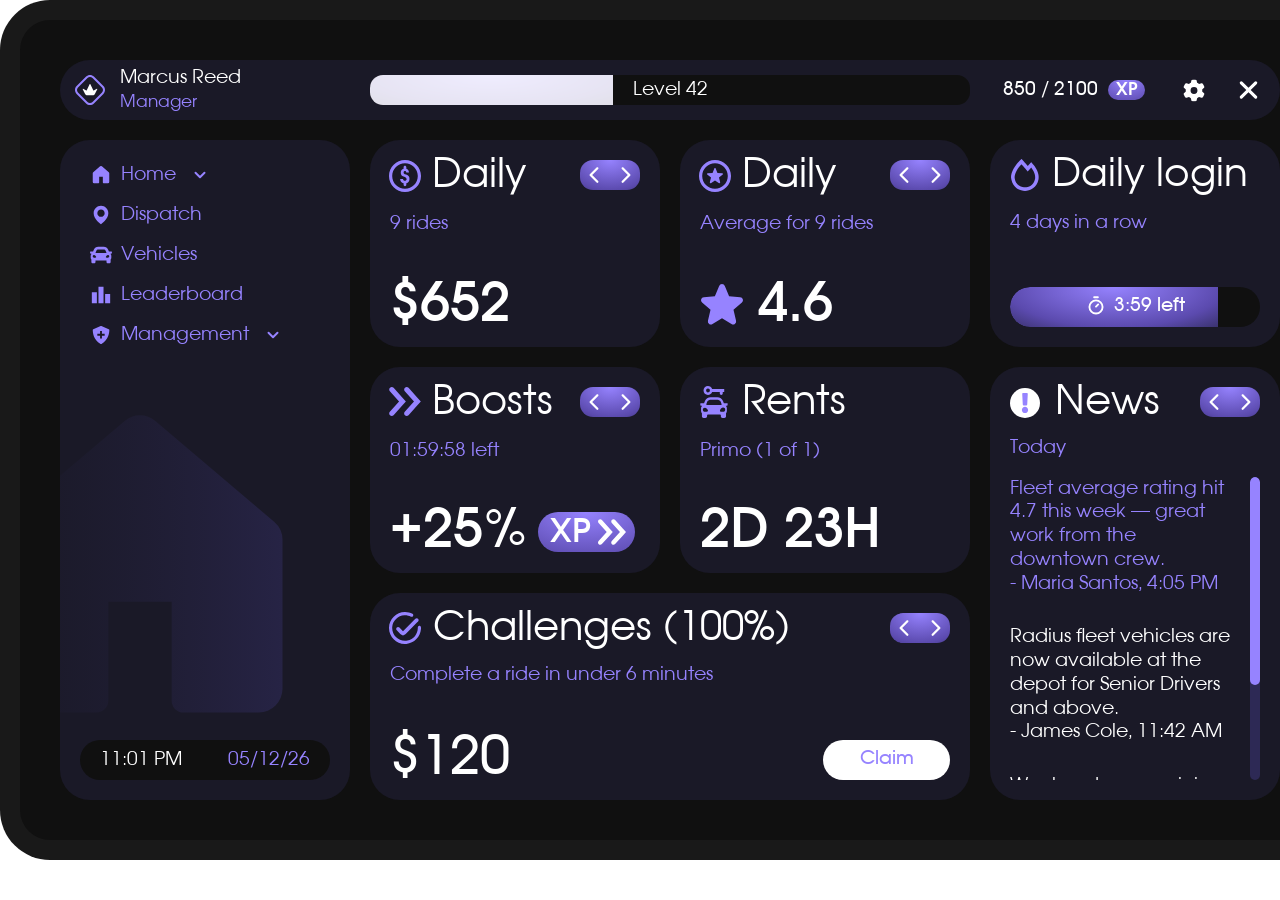
==== commit bb5a42f3: "Add files via upload" ====
--- a/index.html
+++ b/index.html
@@ -11,8 +11,8 @@
     <script type="module" crossorigin src="./assets/motion-DtIc95KP.js"></script>
     <script type="module" crossorigin src="./assets/dnd-kit-Bh7pgc5P.js"></script>
     <script type="module" crossorigin src="./assets/leaflet-CAXl2rOz.js"></script>
-    <script type="module" crossorigin src="./assets/main-Cl4XsNGw.js"></script>
-    <link rel="stylesheet" crossorigin href="./assets/main-DLDKCoyU.css">
+    <script type="module" crossorigin src="./assets/main-Dmb5ev_D.js"></script>
+    <link rel="stylesheet" crossorigin href="./assets/main-CuA99or_.css">
     <link rel="stylesheet" crossorigin href="./assets/leaflet-CqzSHIH7.css">
   </head>
   <body>
--- a/assets/main-CuA99or_.css
+++ b/assets/main-CuA99or_.css
@@ -0,0 +1 @@
+.nui-wrapper{text-align:center;height:100%;display:flex;justify-content:center;align-items:center;overflow:hidden;overflow-x:hidden;overflow-y:hidden}html[data-browser-preview=tablet] .nui-wrapper,html[data-browser-preview=taximeter] .nui-wrapper{background:transparent;box-shadow:none;filter:none}html[data-browser-preview=tablet] .nui-wrapper{width:100%;height:auto;min-height:0;display:block;overflow:visible}pre{counter-reset:line-numbering;background:#2c3e50;padding:12px 0 14px;color:#ecf0f1;line-height:140%}.popup-thing{background:#282c34;border-radius:10px;width:500px;height:400px;display:flex;justify-content:center;align-items:center;color:#fff}@font-face{font-family:Involve;src:url(./Involve-Regular-t821o5Gy.ttf) format("truetype");font-weight:400;font-style:normal}@font-face{font-family:Involve;src:url(./Involve-Medium-CPLfwZ-D.ttf) format("truetype");font-weight:500;font-style:normal}@font-face{font-family:Involve;src:url(./Involve-SemiBold-_-3SNJtF.ttf) format("truetype");font-weight:600;font-style:normal}@font-face{font-family:Involve;src:url(./Involve-Bold-Lkm7HVSs.ttf) format("truetype");font-weight:700;font-style:normal}:root{--tp-main-highlight: #9683ff;--tp-second-highlight: #5b4aae;--tp-panel-containers: #2d2955;--tp-panels: #1a1927;--tp-background: #101010;--tp-white: #ffffff;--tablet-main-highlight: #9683ff;--tablet-second-highlight: #5b4aae;--tablet-panels: #1a1927;--tablet-background: #101010;--tablet-panel-containers: #2d2955;--tablet-white: #ffffff;--tablet-panel-containers-40: rgba(45, 41, 85, .4);--tablet-main-highlight-medium: #5b4aae;--tablet-menu-hover-fill: #2d2955;--tablet-filters-dropdowns-secondary-highlight: #5b4aae;--tablet-vehicle-background-gradient: radial-gradient( circle at center, #2d2955 0%, #1a1927 100% );--tablet-reward-badge-top-gradient: radial-gradient( circle at 50% 42%, #2d2955 0%, #1a1927 100% );--tablet-left-content-box-gradient: radial-gradient( ellipse 90% 110% at 50% 0%, #2d2955 0%, #1a1927 100% );--tablet-gradient-highlight-1: radial-gradient( ellipse 80% 155% at 50% 0%, #9683ff 0%, #5b4aae 65%, #2d2955 100% );--tablet-gradient-highlight-2: radial-gradient( ellipse 80% 155% at 50% 0%, #9683ff 0%, #5b4aae 65%, #2d2955 100% );--tablet-gradient-highlight-3: radial-gradient( ellipse 80% 155% at 50% 0%, #9683ff 0%, #5b4aae 65%, #2d2955 100% );--tablet-gradient-highlight-4: radial-gradient( ellipse 80% 155% at 50% 0%, #9683ff 0%, #5b4aae 65%, #2d2955 100% );--tablet-gradient-highlight-5: radial-gradient( ellipse 80% 155% at 50% 0%, #9683ff 0%, #5b4aae 48%, #2d2955 100% );--tablet-gradient-border-rim: radial-gradient( ellipse 42% 18% at 50% 0%, rgba(255, 255, 255, .8) 0%, rgba(255, 255, 255, .42) 40%, rgba(255, 255, 255, .06) 65%, transparent 82% );--tablet-control-pill-gradient: var(--tablet-gradient-highlight-2);--tablet-map-highlight-gradient: linear-gradient( to top, var(--tablet-main-highlight) 0%, transparent 100% );--tablet-map-highlight-gradient-lateral: linear-gradient( to right, var(--tablet-main-highlight) 0%, rgba(150, 131, 255, .35) 42%, transparent 100% );--tablet-dispatch-bar-gradient: linear-gradient( 90deg, #5b4aae 0%, #ffffff 100% );--tablet-vehicle-stats-bar-gradient: linear-gradient( 90deg, #9683ff 0%, #ffffff 100% );--tablet-reward-badge-outer-tint: rgba(150, 131, 255, .9);--tablet-levels-panel-overlay: rgba(16, 16, 16, .88);--tablet-settings-selected-ring: rgba(255, 255, 255, .25);--tablet-notification-card-shadow: 0 12px 40px rgba(16, 16, 16, .52);--tablet-notification-progress-overlay: rgba(255, 255, 255, .8);--tablet-highlight-top: #9683ff;--tablet-highlight-mid: #5b4aae}[data-tablet-theme="1"]{--tp-main-highlight: #FF6161;--tp-second-highlight: #B44848;--tp-panel-containers: #432627;--tp-panels: #1A1515;--tp-background: #101010;--tp-white: #ffffff}[data-tablet-theme="2"]{--tp-main-highlight: #FFB855;--tp-second-highlight: #D06B40;--tp-panel-containers: #332721;--tp-panels: #191514;--tp-background: #101010;--tp-white: #ffffff}[data-tablet-theme="3"]{--tp-main-highlight: #D2BA31;--tp-second-highlight: #D49F0C;--tp-panel-containers: #333118;--tp-panels: #1A1915;--tp-background: #101010;--tp-white: #ffffff}[data-tablet-theme="4"]{--tp-main-highlight: #6FD0AE;--tp-second-highlight: #328288;--tp-panel-containers: #243A42;--tp-panels: #161819;--tp-background: #101010;--tp-white: #ffffff}[data-tablet-theme="5"]{--tp-main-highlight: #5E80FF;--tp-second-highlight: #3F4BCA;--tp-panel-containers: #23254D;--tp-panels: #171721;--tp-background: #101010;--tp-white: #ffffff}[data-tablet-theme="6"]{--tp-main-highlight: #9683FF;--tp-second-highlight: #5B4AAE;--tp-panel-containers: #2D2955;--tp-panels: #1A1927;--tp-background: #101010;--tp-white: #ffffff}[data-tablet-theme="7"]{--tp-main-highlight: #FF8DD5;--tp-second-highlight: #915BA7;--tp-panel-containers: #3D2E53;--tp-panels: #1A1A1A;--tp-background: #101010;--tp-white: #ffffff}[data-tablet-theme="8"]{--tp-main-highlight: #D2C852;--tp-second-highlight: #FE4E96;--tp-panel-containers: #462935;--tp-panels: #1C1417;--tp-background: #101010;--tp-white: #ffffff}[data-tablet-theme="9"]{--tp-main-highlight: #90BE59;--tp-second-highlight: #365788;--tp-panel-containers: #273452;--tp-panels: #181B1B;--tp-background: #101010;--tp-white: #ffffff}[data-tablet-theme="10"]{--tp-main-highlight: #FF4A83;--tp-second-highlight: #346BB4;--tp-panel-containers: #293255;--tp-panels: #191A22;--tp-background: #101010;--tp-white: #ffffff}[data-tablet-theme="11"]{--tp-main-highlight: #D4B55D;--tp-second-highlight: #8C5F4B;--tp-panel-containers: #362B2C;--tp-panels: #1C1918;--tp-background: #101010;--tp-white: #ffffff}[data-tablet-theme="12"]{--tp-main-highlight: #DBB853;--tp-second-highlight: #715593;--tp-panel-containers: #2D2536;--tp-panels: #1C1920;--tp-background: #101010;--tp-white: #ffffff}[data-tablet-theme="13"]{--tp-main-highlight: #52E9EE;--tp-second-highlight: #BC3A5C;--tp-panel-containers: #213131;--tp-panels: #15181A;--tp-background: #101010;--tp-white: #ffffff}[data-tablet-theme="14"]{--tp-main-highlight: #989898;--tp-second-highlight: #595959;--tp-panel-containers: #313131;--tp-panels: #1A1A1A;--tp-background: #101010;--tp-white: #ffffff}[data-tablet-theme="15"]{--tp-main-highlight: #FFD358;--tp-second-highlight: #299AB3;--tp-panel-containers: #192B2F;--tp-panels: #141616;--tp-background: #101010;--tp-white: #ffffff}:root{--theme-color: #977aef}._container_1851y_7{background-color:transparent;font-family:Involve,sans-serif;font-weight:600;padding:14px;user-select:none;-webkit-user-select:none;-moz-user-select:none;-ms-user-select:none;position:absolute;bottom:49px;right:26px;overflow:hidden;pointer-events:auto;transform:translateZ(0);-webkit-backface-visibility:hidden;backface-visibility:hidden}._container_1851y_7 *{user-select:none;-webkit-user-select:none;-moz-user-select:none;-ms-user-select:none}._container_1851y_7>*{position:relative;z-index:1}._historyIconWrapper_1851y_39{position:relative;width:35px;height:35px;display:flex;align-items:center;justify-content:center}._historyIconRing_1851y_48{position:absolute;top:0;left:-1px;width:100%;height:100%;clip-path:circle(50% at 50% 50%);-webkit-mask-image:radial-gradient(circle at 57% 50%,transparent 26.5%,black 25%);mask-image:radial-gradient(circle at 57% 50%,transparent 26.5%,black 25%);transform-origin:56% 50%}._historyIconCenter_1851y_59{position:absolute;top:-3%;left:-1px;width:100%;height:100%;clip-path:polygon(60% 0%,100% 0%,100% 100%,20% 100%);-webkit-mask-image:radial-gradient(circle at center,black 35%,transparent 35%);mask-image:radial-gradient(circle at center,black 35%,transparent 35%);z-index:1}._historyIconAnimate_1851y_70{animation:_historyIconPulse_1851y_1 1.2s linear}._historyIconCenterAnimate_1851y_74{animation:_historyIconCenterPulse_1851y_1 1.2s linear}@keyframes _historyIconPulse_1851y_1{0%{transform:scale(1) rotate(0)}50%{transform:scale(1.2) rotate(-180deg)}to{transform:scale(1) rotate(-360deg)}}@keyframes _historyIconCenterPulse_1851y_1{0%{transform:scale(1)}50%{transform:scale(1.2)}to{transform:scale(1)}}._taximeterBrowserFit_1851y_108{zoom:min(calc(100vw / 620 * .98),.196vh);filter:none}@supports not (zoom: 1){._taximeterBrowserFit_1851y_108{transform:translate(-50%,-50%) scale(min(calc(100vw / 620 * .98),.196vh))}}._taximeterImageWrapper_1851y_119{position:fixed;display:inline-block;z-index:50;user-select:none;-webkit-user-select:none;-moz-user-select:none;-ms-user-select:none;isolation:isolate;-webkit-font-smoothing:antialiased}._taximeterImageWrapper_1851y_119 *{user-select:none;-webkit-user-select:none;-moz-user-select:none;-ms-user-select:none;-webkit-backface-visibility:hidden;backface-visibility:hidden}._taximeterImageWrapper_1851y_119[data-theme-changing=true] *{transition:none!important}._taximeterImage_1851y_119{display:block;max-width:100.5%;width:100.5%;height:auto;object-fit:contain;pointer-events:none}._receiptSlot_1851y_153{position:absolute;width:155px;height:230px;right:-19px;top:28px;transform:translate(-50%) translateZ(0);overflow:hidden;pointer-events:none;z-index:60;filter:drop-shadow(0 4px 12px rgba(0,0,0,.4)) drop-shadow(0 8px 24px rgba(0,0,0,.3)) drop-shadow(0 12px 36px rgba(0,0,0,.2))}._receiptPaper_1851y_167{width:155px;height:230px;background:linear-gradient(135deg,#d9d9d9,#fff,#d9d9d9);border-radius:1px;transform-style:preserve-3d;transform-origin:center center;position:relative}._receiptContent_1851y_178{padding:8px 10px;color:#1d1d1d;height:100%;box-sizing:border-box;position:relative;display:flex;flex-direction:column;align-items:center;font-family:Involve,sans-serif;z-index:1}._receiptContent_1851y_178>*{position:relative;z-index:1}._receiptContent_1851y_178:before{content:"";position:absolute;top:0;left:0;width:100%;height:34px;background:linear-gradient(to bottom,#00000080,#00000040 24%,#0000);pointer-events:none;z-index:0}._receiptTitle_1851y_212{font-size:18px;font-weight:600;line-height:1;max-width:100%;overflow:visible;white-space:nowrap}._receiptCompany_1851y_221{font-size:12px;font-weight:600;white-space:nowrap;width:100%;min-width:0;max-width:100%;align-self:stretch;box-sizing:border-box;overflow:hidden;text-overflow:ellipsis;padding-bottom:2px;text-align:center}._receiptCompany_1851y_221+._receiptDashes_1851y_237{margin-top:6px}._receiptDashes_1851y_237{margin-top:10px;display:flex;gap:2px;width:100%;align-items:center}._dash_1851y_250{display:inline-block;width:4px;flex-shrink:0;height:1px;background-color:#1d1d1d}._dash_1851y_250:first-child{margin-left:0}._dash_1851y_250:last-child{margin-right:0}._receiptRow_1851y_266{display:flex;justify-content:space-between;align-items:center;width:100%;max-width:100%;overflow:visible;margin-top:2.5px}._receiptDashes_1851y_237+._receiptRow_1851y_266{margin-top:10px}._receiptLabel_1851y_281{font-weight:600;font-size:12px;line-height:1;white-space:nowrap}._receiptPrice_1851y_288{font-weight:600;font-size:12px;line-height:1;letter-spacing:.07em}._receiptPrice_1851y_288:first-letter{letter-spacing:0;margin-right:1px;display:inline-block}._receiptLabelGray_1851y_301{font-weight:600;font-size:12px;line-height:1;color:#7a7a7a;white-space:nowrap}._receiptPriceGray_1851y_309{font-weight:600;font-size:12px;line-height:1;color:#7a7a7a}._receiptTotal_1851y_316{margin-top:8px;line-height:1}._receiptTotalLabel_1851y_321{font-size:15px;font-weight:600;color:#1d1d1d;line-height:1}._receiptTotalPrice_1851y_328{margin-top:1px;line-height:1}._receiptTotalPrice_1851y_328 span{font-size:26px;font-weight:600;color:#1d1d1d;line-height:1}._receiptFooter_1851y_340{margin-top:6px;margin-bottom:0;display:flex;justify-content:space-between;align-items:center;width:100%}._receiptDate_1851y_349,._receiptTime_1851y_350{font-size:12px;font-weight:600;color:#1d1d1d;line-height:1}._hidden_1851y_357{display:none!important}._mainContent_1851y_361{position:absolute;top:38px;left:8px;right:8px;bottom:35px;display:flex;flex-direction:column;align-items:center;justify-content:center;gap:12px;z-index:10}._navigationRow_1851y_377{position:absolute;bottom:8px;left:0;right:0;display:flex;align-items:center;justify-content:space-between;width:100%;gap:0;padding:0;z-index:10}._leftInfoContainer_1851y_391{background-color:var(--theme-rgba-15, rgba(151, 122, 239, .15));border-radius:0 .5rem .5rem 0;padding:10px 16px;height:32px;display:flex;align-items:center;justify-content:flex-start;gap:6px;width:120px;margin-left:0;transform:translateZ(0)}._rightInfoContainer_1851y_405{background-color:var(--theme-rgba-15, rgba(151, 122, 239, .15));border-radius:.5rem 0 0 .5rem;padding:10px 16px;height:32px;display:flex;align-items:center;justify-content:center;gap:8px;width:120px;margin-right:0;transform:translateZ(0)}._infoText_1851y_419{color:var(--theme-color);font-family:Involve,sans-serif;font-weight:600;font-size:17px;letter-spacing:1px;line-height:1}._infoIcon_1851y_428{color:var(--theme-color);font-size:15px;width:15px;height:15px;flex-shrink:0}._statusDot_1851y_436{width:11px;height:11px;box-shadow:inset 0 0 0 1.5px var(--theme-color);border-radius:50%;background-color:transparent;flex-shrink:0;transform:translateZ(0)}._navButtonsContainer_1851y_446{display:flex;gap:8px;align-items:center;margin-left:16px;margin-right:16px}._navButton_1851y_446{width:32px;height:32px;border:none;box-shadow:inset 0 0 0 1.5px var(--theme-color);border-radius:.375rem;background-color:transparent;display:flex;align-items:center;justify-content:center;cursor:pointer;padding:0;transition:background-color .2s,box-shadow .2s,transform .2s;transform:translateZ(0)}._navButton_1851y_446:hover:not(._navButtonActive_1851y_470){background-color:var(--theme-rgba-25, rgba(151, 122, 239, .25));box-shadow:inset 0 0 0 1.5px var(--theme-rgba-80, rgba(151, 122, 239, .8))}._navButtonActive_1851y_470,._navButtonActive_1851y_470:hover{background-color:var(--theme-color);box-shadow:inset 0 0 0 1.5px var(--theme-color)}._navButtonIcon_1851y_485{color:var(--theme-color);font-size:17px;width:17px;height:17px;transition:transform .3s ease}._navButton_1851y_446:hover ._navButtonIcon_1851y_485{transform:rotate(15deg)}._navButtonActive_1851y_470 ._navButtonIcon_1851y_485{color:#08090a}._sidebar_1851y_501{position:absolute;left:14px;top:14px;bottom:14px;display:flex;flex-direction:column;justify-content:space-between;z-index:20;transform:translateZ(0)}._sidebarButton_1851y_513{width:62px;height:62px;border:none;box-shadow:inset 0 0 0 1.5px var(--theme-color);border-radius:17px;background-color:var(--theme-rgba-15, rgba(151, 122, 239, .15));display:flex;align-items:center;justify-content:center;cursor:pointer;padding:0;transition:box-shadow .2s,background-color .2s;transform:translateZ(0)}._sidebarButton_1851y_513:hover:not(._sidebarButtonActive_1851y_529){box-shadow:inset 0 0 0 1.5px var(--theme-hover-border-color, #4d3e7b)}._sidebarButtonActive_1851y_529,._sidebarButtonActive_1851y_529:hover{background-color:var(--theme-color);box-shadow:inset 0 0 0 1.5px var(--theme-color)}._sidebarButtonIcon_1851y_543{color:var(--theme-color);font-size:36px;transition:transform .3s ease}._sidebarButton_1851y_513:hover ._sidebarButtonIcon_1851y_543{transform:scale(1.15)}[data-taximeter-hover-enabled=false] ._navButton_1851y_446:hover:not(._navButtonActive_1851y_470){background-color:transparent;box-shadow:inset 0 0 0 1.5px var(--theme-color)}[data-taximeter-hover-enabled=false] ._navButton_1851y_446:hover ._navButtonIcon_1851y_485{transform:none}[data-taximeter-hover-enabled=false] ._sidebarButton_1851y_513:hover:not(._sidebarButtonActive_1851y_529){background-color:var(--theme-rgba-15, rgba(151, 122, 239, .15));box-shadow:inset 0 0 0 1.5px var(--theme-color)}[data-taximeter-hover-enabled=false] ._sidebarButton_1851y_513:hover ._sidebarButtonIcon_1851y_543{transform:none}._sidebarButtonActive_1851y_529 ._sidebarButtonIcon_1851y_543{color:#1c1a22}._statusBar_1wy29_1{position:absolute;top:14px;left:84px;right:14px;height:32px;border-radius:14px;overflow:hidden;background-color:var(--theme-rgba-15, rgba(151, 122, 239, .15));display:flex;align-items:center;justify-content:space-between;padding:0 14px;color:var(--theme-color);font-family:Involve,sans-serif;font-size:19px;font-weight:600;letter-spacing:1px;z-index:10;line-height:1;box-sizing:border-box;box-shadow:inset 0 0 0 1.5px transparent;transition:box-shadow .5s ease;backface-visibility:hidden;transform:translateZ(0)}._statusBarBusy_1wy29_29{box-shadow:inset 0 0 0 1.5px var(--theme-color)}._statusItem_1wy29_33{display:flex;align-items:center;gap:8px}._statusDot_1wy29_39{width:17px;height:17px;border-radius:50%;background-color:transparent;border:none;box-shadow:inset 0 0 0 1.5px var(--theme-color);flex-shrink:0;display:inline-block;position:relative;overflow:visible;transform:translateZ(0);-webkit-backface-visibility:hidden;backface-visibility:hidden}._statusDotFill_1wy29_55{position:absolute;top:0;left:0;width:100%;height:100%;border-radius:50%;background-color:var(--theme-color);transform-origin:center center}._statusDotRing_1wy29_66{position:absolute;top:0;left:0;width:100%;height:100%;border-radius:50%;box-shadow:inset 0 0 0 1.5px var(--theme-color);animation:_ping_1wy29_1 1.5s cubic-bezier(0,0,.2,1) infinite;transform-origin:center center}@keyframes _ping_1wy29_1{0%{transform:scale(1);opacity:1}75%,to{transform:scale(1.8);opacity:0}}._statusText_1wy29_92{font-weight:600;line-height:1;display:inline-block;transform:translateY(-.5px)}._time_1wy29_99,._ampm_1wy29_105{font-weight:600;line-height:1;transform:translateY(-.5px)}._receiptIcon_1wy29_111{font-size:17px;width:17px;height:17px;flex-shrink:0;color:var(--theme-color)}._receiptNumber_1wy29_119{font-weight:600;line-height:1;transform:translateY(-.5px)}._statusPrice_1wy29_125{display:flex;align-items:center;gap:0;color:var(--theme-color);font-size:19px;font-family:Involve,sans-serif;font-weight:600;letter-spacing:1px;line-height:1;transform:translateY(-.5px)}._statusPriceChar_1wy29_138{display:inline-block;position:relative;overflow:hidden}._statusDigitSlot_1wy29_145{position:relative;display:inline-block;overflow:hidden;line-height:1;height:1em;vertical-align:baseline}._statusDigitMeasure_1wy29_155{display:inline-block;visibility:hidden;line-height:1}._statusDigitVisible_1wy29_162{position:absolute;top:0;left:0;line-height:1;transform:translateZ(0);will-change:transform,opacity}._statusDigitOld_1wy29_171{position:absolute;top:0;left:0;line-height:1;transform:translateZ(0);animation:_statusDigitOldOut_1wy29_1 .35s ease-out forwards;will-change:transform,opacity}._statusDigitNew_1wy29_181{position:absolute;top:0;left:0;line-height:1;transform:translate3d(0,-100%,0);animation:_statusDigitNewIn_1wy29_1 .35s ease-out forwards;will-change:transform,opacity}@keyframes _statusDigitOldOut_1wy29_1{0%{transform:translateZ(0);opacity:1}to{transform:translate3d(0,100%,0);opacity:0}}@keyframes _statusDigitNewIn_1wy29_1{0%{transform:translate3d(0,-100%,0);opacity:0}to{transform:translateZ(0);opacity:1}}@keyframes _pulse_1wy29_1{0%,to{opacity:1}50%{opacity:.5}}._navigationBar_118bc_1{display:flex;gap:8px;margin-top:25px;margin-bottom:5px}._navButton_118bc_8{flex:1;display:flex;align-items:center;justify-content:center;gap:4px;padding:0 6px;height:27px;background-color:var(--theme-rgba-15, rgba(151, 122, 239, .15));border:none;border-radius:.375rem;color:var(--theme-color);font-family:Involve,sans-serif;font-weight:600;font-size:15px;cursor:pointer;transition:background-color .2s;line-height:1;transform:translateZ(0);-webkit-backface-visibility:hidden;backface-visibility:hidden}._navButton_118bc_8:hover{background-color:var(--theme-rgba-20, rgba(151, 122, 239, .2))}._navButton_118bc_8._active_118bc_35{background-color:var(--theme-color);color:#000}._navButton_118bc_8._active_118bc_35 ._icon_118bc_40{color:#000}._icon_118bc_40{color:var(--theme-color);width:16px;height:16px;flex-shrink:0;display:block}._ripple_118bc_52{position:absolute;border-radius:50%;background:var(--theme-rgba-60, rgba(151, 122, 239, .6));transform:scale(0);animation:_ripple-animation_118bc_1 .6s ease-out;width:20px;height:20px;margin-left:-10px;margin-top:-10px;pointer-events:none}@keyframes _ripple-animation_118bc_1{to{transform:scale(4);opacity:0}}._screenContainer_1778f_1{position:absolute;top:0;right:0;bottom:0;left:0;display:grid;grid-template-rows:auto 1fr auto;align-items:center;justify-items:center;padding:12px;box-sizing:border-box;border-radius:14px;overflow:hidden;isolation:isolate;contain:paint;transform:translateZ(0);backface-visibility:hidden}._statusInfoBar_1778f_22,._bottomInfoBar_1778f_29{display:flex;justify-content:space-between;align-items:center;color:var(--theme-color)}._centerContent_1778f_36{position:absolute;top:50%;left:50%;transform:translate(-50%,-50%);display:flex;flex-direction:column;align-items:center;justify-content:center;pointer-events:none}._priceGroup_1778f_48{display:flex;flex-direction:column;align-items:center;justify-content:center;gap:4px;line-height:1}._price_1778f_48{color:var(--theme-color);font-size:43px;font-family:Involve,sans-serif;font-weight:600;line-height:1;margin:0 -2px 0 0;letter-spacing:2px;transform:translateY(-2px)}._priceSection_1778f_70{display:flex;justify-content:center;align-items:center;width:100%;margin:0;padding:0;align-self:start}._bottomRow_1778f_80{display:flex;justify-content:center;align-items:center;width:100%;gap:20px;margin:0;padding:0;align-self:center}._bottomRow_1778f_80>div:nth-child(2){flex:0 0 auto}._addressSection_1778f_95{display:flex;justify-content:center;align-items:flex-end;width:100%;overflow:hidden;align-self:end}._addressText_1778f_104{color:var(--theme-color);font-size:18px;font-family:Involve,sans-serif;font-weight:600;letter-spacing:2px;line-height:1.2;white-space:nowrap;overflow:hidden;text-overflow:ellipsis}._statusText_1778f_118{color:var(--theme-color);font-size:18px;font-family:Involve,sans-serif;font-weight:600;letter-spacing:2px;line-height:1.2;white-space:nowrap;overflow:hidden;text-overflow:clip}._addressTextStack_1778f_132{position:relative;width:100%;display:flex;justify-content:center;align-items:flex-end;min-height:22px;padding:0;box-sizing:border-box;overflow:hidden}._addressTextStack_1778f_132 ._addressText_1778f_104,._addressTextStack_1778f_132 ._statusText_1778f_118{position:absolute;left:12px;right:12px;top:auto;bottom:-4px;text-align:center;will-change:transform,opacity;display:block}._addressTextStack_1778f_132 ._statusText_1778f_118{left:4px;right:4px;letter-spacing:1px}._timerSection_1778f_169{display:flex;align-items:center;gap:8px;color:var(--theme-color);flex:0 0 auto;width:80px;justify-content:flex-start}._timerText_1778f_179{color:var(--theme-color);font-size:18px;font-family:Involve,sans-serif;font-weight:600;letter-spacing:1px;text-align:left;display:inline-block;width:60px;line-height:1}._timerIcon_1778f_191{color:var(--theme-color);font-size:17px;width:17px;height:17px;flex-shrink:0}._distanceSection_1778f_199{display:flex;align-items:center;gap:8px;color:var(--theme-color);flex:0 0 auto;width:90px;justify-content:flex-start}._distanceIcon_1778f_209{color:var(--theme-color);font-size:17px;width:17px;height:17px;flex-shrink:0}._distanceText_1778f_217{color:var(--theme-color);font-size:18px;font-family:Involve,sans-serif;font-weight:600;letter-spacing:1px;text-align:left;display:inline-block;width:70px;line-height:1}._statusItem_1778f_229{display:flex;align-items:center;gap:6px}._icon_1778f_236{color:var(--theme-color);font-size:17px;width:15px;height:15px;flex-shrink:0;display:block}._timerItem_1778f_245{min-width:60px;justify-content:flex-end;text-align:right}._spacedElement_1778f_251{margin-left:-.2em}._tariffActive_1778f_255{color:#ff6969}._tariffItemActive_1778f_260{filter:none}._tariffItemActive_1778f_260>*{filter:none}._tariffContainer_1778f_268{display:flex;align-items:center;justify-content:center;padding:6px 20px;border:none;box-shadow:inset 0 0 0 1.5px var(--theme-color);border-radius:11px;height:24px;background-color:transparent}._tariffContainerFill_1778f_280{background-color:var(--theme-color);box-shadow:inset 0 0 0 1.5px var(--theme-color)}._tariffText_1778f_285{color:var(--theme-color);font-size:18px;font-family:Involve,sans-serif;font-weight:600;letter-spacing:2px;margin-right:-1px;line-height:1}._tariffContainerFill_1778f_280 ._tariffText_1778f_285{color:#08090a}._homeOverlay_1778f_299{position:absolute;top:0;left:0;right:0;bottom:0;transform:translateZ(0)}._contentContainer_1778f_308{position:absolute;left:84px;right:14px;top:55px;bottom:57px;background-color:var(--theme-rgba-15, rgba(151, 122, 239, .15));border-radius:14px;z-index:10;display:flex;align-items:center;justify-content:center;box-shadow:0 0 0 0 transparent;transition:box-shadow .4s ease;transform:translateZ(0);contain:paint}._contentContainerWithBorder_1778f_328{box-shadow:inset 0 0 0 1.5px var(--theme-color)}._contentMessage_1778f_332{color:var(--theme-color);font-size:18px;font-family:Involve,sans-serif;font-weight:600;text-align:center;line-height:1;display:flex;flex-direction:column;gap:4px}._startButton_1778f_344{position:absolute;left:84px;right:14px;height:34px;bottom:14px;background-color:var(--theme-rgba-15, rgba(151, 122, 239, .15));border:none;border-radius:14px;color:var(--theme-color);font-family:Involve,sans-serif;font-weight:600;font-size:19px;letter-spacing:2px;cursor:pointer;display:flex;align-items:center;justify-content:center;z-index:20;transition:background-color .3s ease,color .3s ease,box-shadow .3s ease;box-sizing:border-box;outline:none;padding:0;margin:0;box-shadow:inset 0 0 0 1.5px var(--theme-color);overflow:hidden;isolation:isolate;contain:paint;transform:translateZ(0);backface-visibility:hidden}._startButtonIdle_1778f_377,[data-taximeter-hover-enabled=true] ._startButtonIdle_1778f_377:hover,._startButtonIdle_1778f_377:active{font-weight:600}[data-taximeter-hover-enabled=true] ._startButton_1778f_344:hover:not(._startButtonOutline_1778f_389){background-color:var(--theme-color);color:#1c1a22}[data-taximeter-hover-enabled=true] ._startButton_1778f_344:hover:not(._startButtonOutline_1778f_389) ._startButtonText_1778f_394{color:#1c1a22}._startButton_1778f_344:disabled{cursor:default;opacity:.6}._startButtonOutline_1778f_389{background-color:var(--theme-rgba-15, rgba(151, 122, 239, .15));color:var(--theme-color);border:none;box-shadow:inset 0 0 0 1.5px var(--theme-color);transition:background-color .3s ease,color .3s ease,box-shadow .3s ease!important}[data-taximeter-hover-enabled=true] ._startButtonOutline_1778f_389:hover:not(._startButtonHoldFillActive_1778f_412){background-color:var(--theme-color);color:#1c1a22;box-shadow:inset 0 0 0 1.5px var(--theme-color)!important}[data-taximeter-hover-enabled=true] ._startButtonOutline_1778f_389:hover:not(._startButtonHoldFillActive_1778f_412) ._startButtonText_1778f_394{color:#1c1a22;background:none;-webkit-background-clip:unset;background-clip:unset;-webkit-text-fill-color:#1c1a22}[data-taximeter-hover-enabled=true] ._startButtonHoldFill_1778f_412._startButtonOutline_1778f_389:hover:not(._startButtonHoldFillActive_1778f_412) ._startButtonText_1778f_394{color:#1c1a22;background:none;-webkit-background-clip:unset;background-clip:unset;-webkit-text-fill-color:#1c1a22}._startButtonHoldFill_1778f_412._startButtonOutline_1778f_389{border-radius:14px;background-color:var(--theme-rgba-15, rgba(151, 122, 239, .15));border:none;box-shadow:inset 0 0 0 1.5px var(--theme-color)}._startButtonHoldFill_1778f_412._startButtonOutline_1778f_389:before{content:"";position:absolute;top:0;right:0;bottom:0;left:0;border-radius:14px 0 0 14px;background-color:var(--theme-color);transform-origin:left center;transform:scaleX(0);opacity:0;z-index:0;pointer-events:none;will-change:transform,opacity;backface-visibility:hidden;transform:translateZ(0) scaleX(0)}._startButtonHoldFillActive_1778f_412._startButtonOutline_1778f_389{background-color:var(--theme-rgba-15, rgba(151, 122, 239, .15))}._startButtonHoldFillActive_1778f_412._startButtonOutline_1778f_389:before{opacity:1;transform:translateZ(0) scaleX(var(--hold-fill-progress, 0));transition:transform .04s linear}._startButtonText_1778f_394{position:relative;z-index:1;color:var(--theme-color);transform:translateZ(0) translateY(-1px);will-change:transform;backface-visibility:hidden;-webkit-font-smoothing:antialiased;text-rendering:optimizeLegibility;line-height:1}._startButtonTextBreathing_1778f_483{animation:_startButtonTextBreathe_1778f_1 1.5s ease-out;transition:none;will-change:opacity}._startButtonTextClickFade_1778f_489{animation:_startButtonTextClickFade_1778f_489 .6s ease-in-out}._startButtonTextDark_1778f_493{color:#1c1a22}._startButtonTextBreathing_1778f_483{animation:_startButtonTextBreathe_1778f_1 1.5s ease-out}._paymentButtonsContainer_1778f_501{position:absolute;left:84px;right:14px;bottom:14px;display:flex;gap:10px;z-index:20}._paymentLeftSlot_1778f_511{flex:1;position:relative;display:flex;align-items:center;min-height:34px}._paymentLeftGroup_1778f_519{position:absolute;left:0;right:0;display:flex;gap:10px;align-items:center;will-change:transform,opacity}._paymentLeftCashCardRow_1778f_530{display:flex;gap:10px;align-items:center;flex:2 1 0;min-width:0}._paymentLeftCashCardRow_1778f_530 ._paymentButton_1778f_501{flex:1 1 0;min-width:0}._paymentLeftSlot_1778f_511 ._paymentButtonPaid_1778f_543{position:relative;will-change:transform,opacity;transition:background-color .2s,box-shadow .2s,color .2s}._paymentLeftGroup_1778f_519 ._paymentButtonPaid_1778f_543,._paymentLeftGroup_1778f_519 ._paymentButtonCancel_1778f_555{flex:1 1 0;min-width:0}._startButton_1778f_344[style*=transform]{transition:background-color .3s ease,color .3s ease,box-shadow .3s ease!important}._paymentButton_1778f_501{flex:1;height:34px;border:none;box-shadow:inset 0 0 0 1.5px var(--theme-color);border-radius:14px;background-color:var(--theme-rgba-15, rgba(151, 122, 239, .15));color:var(--theme-color);font-family:Involve,sans-serif;font-weight:600;font-size:15px;letter-spacing:1px;line-height:1;cursor:pointer;padding:10px;transition:opacity .4s ease,box-shadow .4s ease,background-color .2s,color .2s,transform .2s ease-in-out;display:flex;align-items:center;justify-content:center;gap:6px;box-sizing:border-box;transform:translateZ(0);-webkit-backface-visibility:hidden;backface-visibility:hidden}._paymentButtonActive_1778f_591{background-color:var(--theme-color);color:#1c1a22;font-weight:600;cursor:default;transition:opacity .4s ease,box-shadow .4s ease,background-color .2s,transform .2s ease-in-out}._paymentButtonPaid_1778f_543._paymentButtonActive_1778f_591{background-color:var(--theme-color)!important;color:#1c1a22!important}._paymentButtonActive_1778f_591 ._paymentButtonIcon_1778f_604{color:#1c1a22;transition:none}._paymentButtonPaid_1778f_543._paymentButtonActive_1778f_591 ._paymentButtonIcon_1778f_604{color:#1c1a22!important}._paymentButtonActive_1778f_591 ._paymentButtonText_1778f_613{color:#1c1a22;transition:none}._paymentButtonPaid_1778f_543._paymentButtonActive_1778f_591 ._paymentButtonText_1778f_613{color:#1c1a22!important}[data-taximeter-hover-enabled=true] ._paymentButtonActive_1778f_591:hover{background-color:var(--theme-color);color:#1c1a22;box-shadow:inset 0 0 0 1.5px var(--theme-color)}[data-taximeter-hover-enabled=true] ._paymentButtonPaid_1778f_543._paymentButtonActive_1778f_591:hover{background-color:var(--theme-color)!important;color:#1c1a22!important}[data-taximeter-hover-enabled=true] ._paymentButtonActive_1778f_591:hover ._paymentButtonIcon_1778f_604{color:#1c1a22}[data-taximeter-hover-enabled=true] ._paymentButtonPaid_1778f_543._paymentButtonActive_1778f_591:hover ._paymentButtonIcon_1778f_604{color:#1c1a22!important}[data-taximeter-hover-enabled=true] ._paymentButtonActive_1778f_591:hover ._paymentButtonText_1778f_613{color:#1c1a22}[data-taximeter-hover-enabled=true] ._paymentButtonPaid_1778f_543._paymentButtonActive_1778f_591:hover ._paymentButtonText_1778f_613{color:#1c1a22!important}._paymentButtonCancel_1778f_555{flex:1;padding:10px}._paymentButtonCancelFixed_1778f_654{width:118px;flex:0 0 118px;padding-bottom:10px;will-change:transform;backface-visibility:hidden}._paymentButtonCancelActive_1778f_663{background-color:var(--theme-color);color:#1c1a22;box-shadow:inset 0 0 0 1.5px var(--theme-color)}._paymentButtonCancelActive_1778f_663 ._paymentButtonIcon_1778f_604,._paymentButtonCancelActive_1778f_663 ._paymentButtonText_1778f_613{color:#1c1a22}._paymentButtonCancelActive_1778f_663 ._paymentButtonText_1778f_613{font-weight:600}._paymentButton_1778f_501:active:not(:disabled){transform:translateZ(0) scale(.98)}._paymentButton_1778f_501:disabled{opacity:.5;cursor:not-allowed}[data-taximeter-hover-enabled=true] ._paymentButton_1778f_501:hover{background-color:var(--theme-color);box-shadow:inset 0 0 0 1.5px var(--theme-color);color:#1c1a22}[data-taximeter-hover-enabled=true] ._paymentButton_1778f_501:hover ._paymentButtonIcon_1778f_604,[data-taximeter-hover-enabled=true] ._paymentButton_1778f_501:hover ._paymentButtonText_1778f_613{color:#1c1a22}._paymentButtonPaid_1778f_543{flex:1;height:34px;border:none;border-radius:14px;background-color:var(--theme-rgba-15, rgba(151, 122, 239, .15));color:var(--theme-color);font-family:Involve,sans-serif;font-weight:600;font-size:15px;letter-spacing:1px;line-height:1;cursor:pointer;padding:10px;transition:all .2s,transform .2s ease-in-out,box-shadow .3s ease;display:flex;align-items:center;justify-content:center;gap:6px;box-sizing:border-box;box-shadow:inset 0 0 0 1.5px var(--theme-color);transform:translateZ(0);-webkit-backface-visibility:hidden;backface-visibility:hidden}._paymentButtonPaid_1778f_543:active:not(:disabled){transform:translateZ(0) scale(.98)}._paymentButtonPaid_1778f_543:disabled{opacity:.8;cursor:default}[data-taximeter-hover-enabled=true] ._paymentButtonPaid_1778f_543:hover:not(._paymentButtonPaidHoldFillActive_1778f_736):not(._paymentButtonPaidScanningStopped_1778f_736):not(._paymentButtonPaidNoHover_1778f_736){background-color:var(--theme-color);box-shadow:inset 0 0 0 1.5px var(--theme-color);color:#1c1a22}[data-taximeter-hover-enabled=true] ._paymentButtonPaid_1778f_543:hover:not(._paymentButtonPaidHoldFillActive_1778f_736):not(._paymentButtonPaidScanningStopped_1778f_736):not(._paymentButtonPaidNoHover_1778f_736) ._paymentButtonIcon_1778f_604{color:#1c1a22}[data-taximeter-hover-enabled=true] ._paymentButtonPaid_1778f_543:hover:not(._paymentButtonPaidHoldFillActive_1778f_736):not(._paymentButtonPaidScanningStopped_1778f_736):not(._paymentButtonPaidNoHover_1778f_736) ._paymentButtonText_1778f_613{color:#1c1a22}._paymentButtonPaidNoHover_1778f_736{pointer-events:none;box-shadow:inset 0 0 0 0 transparent;cursor:default}._paymentButtonPaidHoldFill_1778f_736{border-radius:14px;background-color:var(--theme-rgba-15, rgba(151, 122, 239, .15));border:none;box-shadow:inset 0 0 0 1.5px var(--theme-color)}._paymentButtonPaidHoldFillActive_1778f_736{background-color:transparent;background-image:linear-gradient(to right,var(--theme-color) 0%,var(--theme-color) calc(var(--hold-fill-progress, 0) * 100%),var(--theme-rgba-15, rgba(151, 122, 239, .15)) calc(var(--hold-fill-progress, 0) * 100%),var(--theme-rgba-15, rgba(151, 122, 239, .15)) 100%);background-repeat:no-repeat;background-position:left center;background-size:100% 100%;transition:background .05s linear}._paymentButtonPaidHoldFill_1778f_736 ._paymentButtonText_1778f_613{background:linear-gradient(to right,#1c1a22 0%,#1c1a22 calc(var(--hold-text-progress, 0) * 100%),var(--theme-color) calc(var(--hold-text-progress, 0) * 100%),var(--theme-color) 100%);-webkit-background-clip:text;background-clip:text;-webkit-text-fill-color:transparent;color:transparent;transition:none}._scanningIconWrapper_1778f_791{position:relative;display:inline-flex;align-items:center;justify-content:center;width:17px;height:17px;flex:0 0 17px}._scanningIconWrapper_1778f_791 ._paymentButtonIcon_1778f_604{margin:0}._scanningIconBase_1778f_805{position:relative;z-index:1;color:var(--theme-color);display:block;width:17px;height:17px}._scanningIconWrapper_1778f_791 ._scanningIconFill_1778f_814{position:absolute;top:0;right:0;bottom:0;left:0;z-index:2;display:block;width:17px;height:17px;color:#1c1a22;mask:linear-gradient(to right,black 0%,black calc(var(--hold-icon-progress, 0) * 100%),transparent calc(var(--hold-icon-progress, 0) * 100%),transparent 100%);-webkit-mask:linear-gradient(to right,black 0%,black calc(var(--hold-icon-progress, 0) * 100%),transparent calc(var(--hold-icon-progress, 0) * 100%),transparent 100%);pointer-events:none}[data-taximeter-hover-enabled=true] ._paymentButtonPaidHoldFill_1778f_736:hover:not(._paymentButtonPaidHoldFillActive_1778f_736){background-color:var(--theme-color);box-shadow:inset 0 0 0 1.5px var(--theme-color);color:#1c1a22}[data-taximeter-hover-enabled=true] ._paymentButtonPaidHoldFill_1778f_736:hover:not(._paymentButtonPaidHoldFillActive_1778f_736) ._paymentButtonText_1778f_613{color:#1c1a22;background:none;-webkit-background-clip:unset;background-clip:unset;-webkit-text-fill-color:#1c1a22}[data-taximeter-hover-enabled=true] ._paymentButtonPaidHoldFill_1778f_736:hover:not(._paymentButtonPaidHoldFillActive_1778f_736) ._scanningIconWrapper_1778f_791 ._scanningIconBase_1778f_805,[data-taximeter-hover-enabled=true] ._paymentButtonPaidHoldFill_1778f_736:hover:not(._paymentButtonPaidHoldFillActive_1778f_736) ._scanningIconWrapper_1778f_791 ._scanningIconFill_1778f_814{color:#1c1a22}._paymentButtonPaidScanning_1778f_736{animation:_scanningPulse_1778f_1 2s ease-in-out infinite}._paymentButtonPaidScanningStopped_1778f_736{animation:none;box-shadow:inset 0 0 0 0 transparent;cursor:default}@keyframes _scanningPulse_1778f_1{0%,to{box-shadow:inset 0 0 0 1.5px var(--theme-color)}50%{box-shadow:inset 0 0 0 1.5px var(--theme-rgba-25, rgba(151, 122, 239, .25))}}._paymentButtonCancelDisabled_1778f_878{cursor:default;pointer-events:none;border:none;box-shadow:inset 0 0 0 0 transparent;transition:opacity .4s ease,box-shadow .4s ease}[data-taximeter-hover-enabled=true] ._paymentButtonCancelDisabled_1778f_878:hover{background-color:var(--theme-rgba-15, rgba(151, 122, 239, .15));box-shadow:inset 0 0 0 0 transparent;color:var(--theme-color)}[data-taximeter-hover-enabled=true] ._paymentButtonCancelDisabled_1778f_878:hover ._paymentButtonIcon_1778f_604,[data-taximeter-hover-enabled=true] ._paymentButtonCancelDisabled_1778f_878:hover ._paymentButtonText_1778f_613{color:var(--theme-color)}._paymentButtonIcon_1778f_604{font-size:17px;color:var(--theme-color);transition:color .2s}._paymentButtonIcon_1778f_604._checkIcon_1778f_906{font-size:18px;width:18px;height:18px}._spinnerIcon_1778f_912{width:17px;height:17px;color:var(--theme-color)}._refreshIcon_1778f_918{font-size:21px}._paymentButtonIconWrapper_1778f_922{display:inline-flex;align-items:center;justify-content:center}._paymentButtonCancel_1778f_555 ._paymentButtonIcon_1778f_604{font-size:18px;width:18px;height:18px;transform:translate(2px)}._paymentButtonText_1778f_613{color:var(--theme-color);font-weight:600;transition:color .2s}._ratingSection_1778f_941{position:absolute;top:0;left:0;right:0;bottom:0;width:100%;height:100%;display:flex;flex-direction:column;align-items:center;justify-content:center;z-index:1}._ratingTextContainer_1778f_956{display:flex;flex-direction:column;align-items:center;justify-content:center;gap:8px;text-align:center;padding:0 40px;max-width:100%;box-sizing:border-box}._ratingText_1778f_956{color:var(--theme-color);font-size:18px;font-family:Involve,sans-serif;font-weight:600;letter-spacing:2px;line-height:1.4}._ratingCirclesContainer_1778f_977{display:flex;align-items:center;justify-content:flex-start;gap:10px;flex:1;min-width:0}._ratingCircle_1778f_977{height:34px;border:none;box-shadow:inset 0 0 0 1.5px var(--theme-color);border-radius:14px;background-color:var(--theme-rgba-15, rgba(151, 122, 239, .15));color:var(--theme-color);font-family:Involve,sans-serif;font-weight:600;font-size:15px;cursor:pointer;display:flex;align-items:center;justify-content:center;transition:opacity .4s ease,box-shadow .4s ease;flex:1;padding:0;transform:translateZ(0);-webkit-backface-visibility:hidden;backface-visibility:hidden}[data-taximeter-hover-enabled=true] ._ratingCircle_1778f_977:hover:not(:disabled){background-color:var(--theme-color);color:#1c1a22}._ratingCircle_1778f_977:active:not(:disabled){transform:translateZ(0) scale(.98)}._ratingCircleActive_1778f_1017{background-color:var(--theme-color);color:#1c1a22;font-weight:600}._ratingCircleDisabled_1778f_1023{border:none;box-shadow:inset 0 0 0 0 transparent;cursor:default;opacity:.5;transition:opacity .4s ease,box-shadow .4s ease}[data-taximeter-hover-enabled=true] ._ratingCircleDisabled_1778f_1023:hover{background-color:transparent;color:var(--theme-color)}@keyframes _startButtonTextBreathe_1778f_1{0%{opacity:1}50%{opacity:0}to{opacity:1}}@keyframes _startButtonTextClickFade_1778f_489{0%{opacity:1}50%{opacity:0}to{opacity:1}}._startButtonHoldFill_1778f_412._startButtonOutline_1778f_389 ._startButtonText_1778f_394{background:linear-gradient(to right,#1c1a22 0%,#1c1a22 calc(var(--hold-text-progress, 0) * 100%),var(--theme-color) calc(var(--hold-text-progress, 0) * 100%),var(--theme-color) 100%);-webkit-background-clip:text;background-clip:text;-webkit-text-fill-color:transparent;color:transparent}@keyframes _pulse_1778f_1{0%,to{opacity:1}50%{opacity:.5}}._animatePulse_1778f_1090{animation:_pulse_1778f_1 3s ease-in-out infinite}@keyframes _finishPulse_1778f_1104{0%{opacity:.5}to{opacity:1}}._finishPulse_1778f_1104{animation:_finishPulse_1778f_1104 1.5s ease-out forwards!important;animation-iteration-count:1}._screenContainer_1778f_1._breathing_1778f_1112{box-shadow:none}._screenContainer_1778f_1._breathing_1778f_1112:before{content:"";position:absolute;top:0;right:0;bottom:0;left:0;border-radius:inherit;box-shadow:inset 0 0 0 1.5px var(--theme-color);pointer-events:none;z-index:0;opacity:0;transform:translateZ(0);backface-visibility:hidden;will-change:opacity;animation:_breathingRingOpacity_1778f_1 1.2s ease-out 3;animation-fill-mode:forwards}@keyframes _breathingRingOpacity_1778f_1{0%,to{opacity:0}50%{opacity:1}}._screenContainer_1778f_1._fadeOut_1778f_1144{animation:none;box-shadow:inset 0 0 0 0 transparent;transition:box-shadow .2s ease-out}._screenContainer_1778f_1._fadeOut_1778f_1144:before{animation:none!important;opacity:0!important;box-shadow:none}[data-taximeter-hover-enabled=false] ._startButton_1778f_344:hover:not(._startButtonOutline_1778f_389),[data-taximeter-hover-enabled=false] ._startButtonOutline_1778f_389:hover:not(._startButtonHoldFillActive_1778f_412){background-color:var(--theme-rgba-15, rgba(151, 122, 239, .15));color:var(--theme-color);box-shadow:inset 0 0 0 1.5px var(--theme-color)!important;transform:none!important}[data-taximeter-hover-enabled=false] ._startButton_1778f_344:hover ._startButtonText_1778f_394{color:var(--theme-color);background:none;-webkit-background-clip:unset;background-clip:unset;-webkit-text-fill-color:currentColor}[data-taximeter-hover-enabled=false] ._startButtonIdle_1778f_377:hover{font-weight:600}[data-taximeter-hover-enabled=false] ._paymentButton_1778f_501:hover,[data-taximeter-hover-enabled=false] ._paymentButtonPaid_1778f_543:hover,[data-taximeter-hover-enabled=false] ._ratingCircle_1778f_977:hover:not(:disabled){background-color:var(--theme-rgba-15, rgba(151, 122, 239, .15));color:var(--theme-color);box-shadow:inset 0 0 0 1.5px var(--theme-color);transform:none!important}[data-taximeter-hover-enabled=false] ._paymentButton_1778f_501:hover ._paymentButtonIcon_1778f_604,[data-taximeter-hover-enabled=false] ._paymentButton_1778f_501:hover ._paymentButtonText_1778f_613,[data-taximeter-hover-enabled=false] ._paymentButtonPaid_1778f_543:hover ._paymentButtonIcon_1778f_604,[data-taximeter-hover-enabled=false] ._paymentButtonPaid_1778f_543:hover ._paymentButtonText_1778f_613{color:var(--theme-color)}._historyOverlay_uuqox_1{position:absolute;top:0;left:0;right:0;bottom:0}._noRecordsContainer_uuqox_9{position:absolute;left:84px;right:30px;top:55px;bottom:14px;background-color:var(--theme-rgba-15, rgba(151, 122, 239, .15));border-radius:14px;z-index:10;display:flex;align-items:center;justify-content:center;transform:translateZ(0);-webkit-backface-visibility:hidden;backface-visibility:hidden;contain:paint}._noRecordsText_uuqox_29{color:var(--theme-color);font-size:18px;font-family:Involve,sans-serif;font-weight:600;text-align:center;line-height:1}._historyScrollContainer_uuqox_38{position:absolute;left:84px;right:30px;bottom:14px;height:166px;overflow-y:auto;overflow-x:hidden;z-index:10;transform:translateZ(0);scrollbar-width:none;-ms-overflow-style:none}._historyScrollContainer_uuqox_38::-webkit-scrollbar{display:none}._historyContainer_uuqox_61{position:relative;width:100%;height:78px;margin-bottom:10px;background-color:var(--theme-rgba-15, rgba(151, 122, 239, .15));border-radius:14px;overflow:hidden;padding:10px 14px;box-sizing:border-box;transform:translateZ(0);-webkit-backface-visibility:hidden;backface-visibility:hidden}._historyContainer_uuqox_61:last-child{margin-bottom:0}._historyScrollbar_uuqox_80{position:absolute;right:14px;top:55px;bottom:14px;width:8px;background-color:#1c1a22;border-radius:4px;z-index:10;transform:translateZ(0)}._historyScrollbarThumb_uuqox_93{position:absolute;top:0;left:0;right:0;height:31px;background-color:var(--theme-rgba-50, rgba(151, 122, 239, .5));border-radius:4px;cursor:grab;-webkit-user-select:none;user-select:none;transform:translateZ(0);-webkit-backface-visibility:hidden;backface-visibility:hidden}._historyScrollbarThumb_uuqox_93:active{cursor:grabbing}._title_uuqox_112{color:var(--theme-color);font-family:Involve,sans-serif;font-weight:600;font-size:27px;letter-spacing:2px;line-height:1}._text_uuqox_121{color:var(--theme-color);font-family:Involve,sans-serif;font-weight:600;font-size:17px;letter-spacing:1px;line-height:1}._printButton_uuqox_130{position:absolute;top:10px;left:14px;width:65px;height:34px;border-radius:14px;border:none;box-shadow:inset 0 0 0 1.5px var(--theme-color);background-color:transparent;display:flex;align-items:center;justify-content:center;cursor:pointer;padding:0;margin:0;outline:none;transition:all .2s;transform:translateZ(0);-webkit-backface-visibility:hidden;backface-visibility:hidden}._printButton_uuqox_130:hover:not(:disabled){box-shadow:inset 0 0 0 1.5px var(--theme-hover-border-color, #4d3e7b)}._printButton_uuqox_130:disabled{opacity:.5;cursor:not-allowed;pointer-events:none}._printIcon_uuqox_163{color:var(--theme-color);font-size:27px;width:27px;height:27px}._priceText_uuqox_170{position:absolute;bottom:10px;left:14px;width:65px;text-align:center;color:var(--theme-color);font-family:Involve,sans-serif;font-weight:600;font-size:18px;letter-spacing:1px;line-height:1}._dateSection_uuqox_184{position:absolute;left:99px;top:16.5px;display:flex;align-items:center;gap:10px}._dateIcon_uuqox_195{color:var(--theme-color);font-size:17px;width:17px;height:17px;flex-shrink:0}._dateText_uuqox_203{color:var(--theme-color);font-family:Involve,sans-serif;font-weight:600;font-size:19px;letter-spacing:1px;line-height:1;margin-right:13px}._timeSection_uuqox_213{position:absolute;left:233px;top:16.5px;display:flex;flex-wrap:nowrap;align-items:center;gap:10px;max-width:calc(100% - 247px)}._timeRow_uuqox_226{display:inline-flex;flex-wrap:nowrap;align-items:center;gap:10px;white-space:nowrap;flex-shrink:0}._timeIcon_uuqox_235,._timeIconMoon_uuqox_243{color:var(--theme-color);font-size:17px;width:17px;height:17px;flex-shrink:0}._timeText_uuqox_251{color:var(--theme-color);font-family:Involve,sans-serif;font-weight:600;font-size:19px;letter-spacing:1px;line-height:1;margin-right:10px;white-space:nowrap;flex-shrink:0}._timerSection_uuqox_263{position:absolute;left:99px;top:45.5px;display:flex;align-items:center;gap:10px}._timerIcon_uuqox_274{color:var(--theme-color);font-size:17px;width:17px;height:17px;flex-shrink:0}._timerText_uuqox_282{color:var(--theme-color);font-family:Involve,sans-serif;font-weight:600;font-size:19px;letter-spacing:1px;line-height:1;margin-right:10px}._distanceSection_uuqox_292{position:absolute;left:195px;top:45.5px;display:flex;align-items:center;gap:10px}._distanceIcon_uuqox_303{color:var(--theme-color);font-size:17px;width:17px;height:17px;flex-shrink:0}._distanceText_uuqox_311{color:var(--theme-color);font-family:Involve,sans-serif;font-weight:600;font-size:19px;letter-spacing:1px;line-height:1;margin-right:10px}._ratingSection_uuqox_321{position:absolute;left:299px;top:45.5px;display:flex;align-items:center;gap:10px}._ratingIcon_uuqox_332{color:var(--theme-color);font-size:17px;width:17px;height:17px;flex-shrink:0}._ratingText_uuqox_340{color:var(--theme-color);font-family:Involve,sans-serif;font-weight:600;font-size:19px;letter-spacing:1px;line-height:1}._ratingTextMuted_uuqox_349{color:var(--theme-rgba-50, rgba(151, 122, 239, .5));font-family:Involve,sans-serif;font-weight:600;font-size:19px;letter-spacing:1px;line-height:1}._buttonsContainer_d7j2q_1{display:flex;flex-direction:column;gap:10px;left:84px;top:56px;position:absolute;transform:translateZ(0)}._settingsButton_d7j2q_11{width:118px;height:34.2px;border:none;box-shadow:inset 0 0 0 1.5px var(--theme-color);border-radius:14px;background-color:var(--theme-rgba-15, rgba(151, 122, 239, .15));color:var(--theme-color);font-family:Involve,sans-serif;font-weight:600;font-size:13px;letter-spacing:1px;line-height:1;cursor:pointer;padding:10px;transition:all .2s,transform .2s ease-in-out;display:flex;align-items:center;gap:6px;transform:translateZ(0);-webkit-backface-visibility:hidden;backface-visibility:hidden}._settingsButton_d7j2q_11:active{transform:translateZ(0) scale(.98)}._settingsButton_d7j2q_11:hover:not(._settingsButtonActive_d7j2q_39){box-shadow:inset 0 0 0 1.5px var(--theme-hover-border-color, #4d3e7b)}._settingsButtonActive_d7j2q_39{background-color:var(--theme-color);box-shadow:inset 0 0 0 1.5px var(--theme-color);color:#1c1a22}._settingsButtonActive_d7j2q_39:hover{background-color:var(--theme-color);box-shadow:inset 0 0 0 1.5px var(--theme-color)}._settingsButtonIcon_d7j2q_54{font-size:17px;width:17px;height:17px;flex-shrink:0}._settingsButtonIconTariff_d7j2q_61{font-size:14px;width:14px;height:14px}._settingsButtonText_d7j2q_67{flex:1;text-align:left;font-size:15px;font-weight:600;position:relative;top:.5px}._contentContainer_d7j2q_77{position:absolute;left:212px;top:56px;right:14px;height:169px;background-color:var(--theme-rgba-15, rgba(151, 122, 239, .15));border-radius:14px;overflow:hidden;transform:translateZ(0);contain:paint}._contentInner_d7j2q_93{position:absolute;top:0;right:0;bottom:0;left:0;width:100%;height:100%}._tariffContainer_d7j2q_100{padding:0 10px;width:100%;margin-top:22px;margin-bottom:10px}._tariffBottomRow_d7j2q_107{position:absolute;left:10px;right:10px;top:67px;height:35px;display:flex;gap:10px;box-sizing:border-box}._resetAllContainer_d7j2q_119{position:absolute;left:10px;right:10px;top:112px;height:35px;padding:0;border:none;background:transparent;cursor:pointer}._resetAllWrapper_d7j2q_132{width:100%;height:100%;display:flex;align-items:center;justify-content:center;border-radius:14px;background-color:var(--theme-dark-fill-color, rgb(23, 18, 36));overflow:hidden;position:relative;box-sizing:border-box;transition:background-color .2s,transform .2s ease-in-out;transform:translateZ(0);-webkit-backface-visibility:hidden;backface-visibility:hidden}._resetAllWrapper_d7j2q_132:after{content:"";position:absolute;top:0;right:0;bottom:0;left:0;border-radius:14px;box-shadow:inset 0 0 0 1.5px var(--theme-color);pointer-events:none;z-index:10;transition:box-shadow .2s}._resetAllText_d7j2q_160{position:relative;z-index:11;color:var(--theme-color);font-family:Involve,sans-serif;font-weight:600;font-size:16px;letter-spacing:2px;line-height:1;transition:color .2s}._resetAllContainer_d7j2q_119:hover ._resetAllWrapper_d7j2q_132{background-color:var(--theme-color)}._resetAllContainer_d7j2q_119:hover ._resetAllText_d7j2q_160{color:#1c1a22;font-weight:600}._resetAllContainer_d7j2q_119:active ._resetAllWrapper_d7j2q_132{transform:translateZ(0) scale(.98)}._resetAllContainer_d7j2q_119:active ._resetAllText_d7j2q_160{font-weight:600}._timeModeBox_d7j2q_189,._priceBox_d7j2q_194{flex:1;height:100%}._timeModeButtonsWrapper_d7j2q_199{width:100%;height:100%;display:flex;align-items:center;border:none;outline:none;border-radius:14px;background-color:var(--theme-dark-fill-color, rgb(23, 18, 36));overflow:hidden;position:relative;box-sizing:border-box;isolation:isolate;transform:translateZ(0)}._timeModeButtonsWrapper_d7j2q_199:before{content:"";position:absolute;top:0;left:0;width:50%;height:100%;background-color:var(--theme-color);border-radius:14px;z-index:0;transition:left .4s cubic-bezier(.4,0,.2,1);will-change:left}._timeModeButtonsWrapper_d7j2q_199[data-active-index="1"]:before{left:50%;border-radius:15px}._timeModeButtonsWrapper_d7j2q_199:after{content:"";position:absolute;top:0;right:0;bottom:0;left:0;border-radius:14px;box-shadow:inset 0 0 0 1.5px var(--theme-color);pointer-events:none;z-index:10}._timeModeButton_d7j2q_199{flex:0 0 50%;width:50%;height:100%;background-color:transparent;color:var(--theme-color);border:none;cursor:pointer;padding:0;display:flex;align-items:center;justify-content:center;border-radius:14px;position:relative;z-index:1;transition:all .2s;box-sizing:border-box;line-height:1}._timeModeButton_d7j2q_199:hover:not(._timeModeButtonActive_d7j2q_264){color:var(--theme-rgba-80, rgba(151, 122, 239, .8))}._timeModeButtonActive_d7j2q_264{background-color:transparent;color:#1c1a22;z-index:2}._timeModeButtonActive_d7j2q_264:hover{background-color:transparent}._timeModeIcon_d7j2q_278{font-size:19px;width:19px;height:19px;transition:transform .3s ease}._timeModeButton_d7j2q_199:nth-child(2) ._timeModeIcon_d7j2q_278{height:17px}._priceBoxWrapper_d7j2q_289{width:100%;height:100%;display:block;text-align:center;line-height:1;border:none;outline:none;border-radius:14px;background-color:var(--theme-dark-fill-color, rgb(23, 18, 36));overflow:hidden;position:relative;box-sizing:border-box;white-space:nowrap;font-size:0}._priceBoxWrapper_d7j2q_289:before{content:"";display:inline-block;vertical-align:middle;height:100%}._priceBoxWrapper_d7j2q_289>*{display:inline;vertical-align:middle;font-size:16px}._priceBoxWrapper_d7j2q_289:after{content:"";position:absolute;top:0;right:0;bottom:0;left:0;border-radius:14px;box-shadow:inset 0 0 0 1.5px var(--theme-color);pointer-events:none;z-index:10;transition:box-shadow .2s}@keyframes _priceBoxBreathe_d7j2q_1{0%{box-shadow:inset 0 0 0 1.5px var(--theme-color)}50%{box-shadow:inset 0 0 0 1.5px transparent}to{box-shadow:inset 0 0 0 1.5px var(--theme-color)}}._priceTextBreathing_d7j2q_354{animation:_priceTextBreathe_d7j2q_1 1.5s ease-out}@keyframes _priceTextBreathe_d7j2q_1{0%{opacity:1}50%{opacity:0}to{opacity:1}}._priceText_d7j2q_354{position:relative;z-index:11;color:var(--theme-color);font-family:Involve,sans-serif;font-weight:600;font-size:17px;letter-spacing:1px;line-height:1;margin:0;padding:0;display:inline}._priceText_d7j2q_354::selection{background-color:var(--theme-color);color:#1c1a22}._priceText_d7j2q_354::-moz-selection{background-color:var(--theme-color);color:#1c1a22}._priceText_d7j2q_354[data-placeholder]:empty:before{content:attr(data-placeholder);color:var(--theme-color);opacity:.5;pointer-events:none}._tariffButtonsWrapper_d7j2q_403{display:flex;align-items:center;border:none;outline:none;border-radius:14px;background-color:var(--theme-dark-fill-color, rgb(23, 18, 36));overflow:hidden;position:relative;box-sizing:border-box;height:35px;isolation:isolate;transform:translateZ(0);--tariff-km-width: 56px;--tariff-km-fill-extra: 8px;--tariff-side-width: calc((100% - var(--tariff-km-width)) / 2);--fill-left: 0px;--fill-width: var(--tariff-side-width)}._tariffButtonsWrapper_d7j2q_403[data-active-index="0"]{--fill-left: 0px;--fill-width: var(--tariff-side-width)}._tariffButtonsWrapper_d7j2q_403[data-active-index="1"]{--fill-left: calc(var(--tariff-side-width) - (var(--tariff-km-fill-extra) / 2));--fill-width: calc(var(--tariff-km-width) + var(--tariff-km-fill-extra))}._tariffButtonsWrapper_d7j2q_403[data-active-index="2"]{--fill-left: calc(var(--tariff-side-width) + var(--tariff-km-width));--fill-width: var(--tariff-side-width)}._tariffButtonsWrapper_d7j2q_403:before{content:"";position:absolute;top:0;left:var(--fill-left, 0);width:var(--fill-width, calc(100% / 3));height:100%;background-color:var(--theme-color);border-radius:14px;z-index:0;transition:left .4s cubic-bezier(.4,0,.2,1),width .4s cubic-bezier(.4,0,.2,1);will-change:left,width}._tariffButtonsWrapper_d7j2q_403:after{content:"";position:absolute;top:0;right:0;bottom:0;left:0;border-radius:14px;box-shadow:inset 0 0 0 1.5px var(--theme-color);pointer-events:none;z-index:10}._tariffButton_d7j2q_403{flex:0 0 var(--tariff-side-width);background-color:transparent;color:var(--theme-color);font-family:Involve,sans-serif;font-weight:600;font-size:15px;letter-spacing:1px;line-height:1;cursor:pointer;padding:10px;transition:color .2s,transform .3s ease;display:flex;align-items:center;justify-content:center;border:none;position:relative;z-index:2;box-sizing:border-box;border-radius:0;height:100%;will-change:transform;backface-visibility:hidden;-webkit-font-smoothing:antialiased;text-rendering:optimizeLegibility;transform:translateZ(0) translateY(.5px)}._tariffButton_d7j2q_403:nth-child(2){flex:0 0 var(--tariff-km-width);width:var(--tariff-km-width);min-width:0;max-width:none}._tariffButton_d7j2q_403:hover:not(._tariffButtonActive_d7j2q_503){color:var(--theme-rgba-80, rgba(151, 122, 239, .8))}._tariffButtonActive_d7j2q_503{background-color:transparent;color:#1c1a22;margin:0;border-radius:0;z-index:2;transition:color .5s}._tariffButtonActive_d7j2q_503:hover{background-color:transparent}._formatContainer_d7j2q_520{padding:10px;width:100%;height:100%;display:flex;flex-direction:column;gap:22px;box-sizing:border-box;transform:translateZ(0)}._formatRow_d7j2q_531{display:flex;align-items:center;justify-content:space-between;gap:10px}._formatLabel_d7j2q_538{color:var(--theme-color);font-family:Involve,sans-serif;font-weight:600;font-size:18px;letter-spacing:1px;line-height:1;flex-shrink:0}._formatLabelAlignWithDistance_d7j2q_548{min-width:8ch;text-align:center;display:inline-block}._formatControlBox_d7j2q_555{width:118px;height:35px;display:flex;justify-content:flex-end;flex-shrink:0}._formatButtonsWrapper_d7j2q_563{width:118px;height:35px;display:flex;align-items:center;border:none;outline:none;border-radius:14px;background-color:var(--theme-dark-fill-color, rgb(23, 18, 36));overflow:hidden;position:relative;box-sizing:border-box;isolation:isolate}._formatButtonsWrapper_d7j2q_563:before{content:"";position:absolute;top:0;left:0;width:50%;height:100%;background-color:var(--theme-color);border-radius:14px;z-index:0;transition:left .4s cubic-bezier(.4,0,.2,1);will-change:left}._formatButtonsWrapper_d7j2q_563[data-active-index="1"]:before{left:50%;border-radius:14px}._formatButtonsWrapper_d7j2q_563:after{content:"";position:absolute;top:0;right:0;bottom:0;left:0;border-radius:14px;box-shadow:inset 0 0 0 1.5px var(--theme-color);pointer-events:none;z-index:10}._formatButton_d7j2q_563{flex:0 0 50%;width:50%;height:100%;background-color:transparent;color:var(--theme-color);font-family:Involve,sans-serif;font-weight:600;font-size:17px;letter-spacing:1px;line-height:1;border:none;cursor:pointer;padding:0;display:flex;align-items:center;justify-content:center;border-radius:14px;position:relative;z-index:2;transition:color .2s,transform .3s ease;box-sizing:border-box;will-change:transform;backface-visibility:hidden;-webkit-font-smoothing:antialiased;text-rendering:optimizeLegibility}._formatButton_d7j2q_563:hover:not(._formatButtonActive_d7j2q_635){color:var(--theme-rgba-80, rgba(151, 122, 239, .8))}._formatButtonActive_d7j2q_635{background-color:transparent;color:#1c1a22;z-index:2;transition:color .5s}._formatButtonActive_d7j2q_635:hover{background-color:transparent}._formatDisplayWrapper_d7j2q_650{width:118px;height:35px;display:flex;align-items:center;justify-content:center;border:none;outline:none;border-radius:14px;background-color:var(--theme-dark-fill-color, rgb(23, 18, 36));overflow:hidden;position:relative;box-sizing:border-box;transition:background-color .2s,transform .2s ease-in-out;transform:translateZ(0);-webkit-backface-visibility:hidden;backface-visibility:hidden}._formatDisplayWrapper_d7j2q_650:after{content:"";position:absolute;top:0;right:0;bottom:0;left:0;border-radius:14px;box-shadow:inset 0 0 0 1.5px var(--theme-color);pointer-events:none;z-index:10;transition:box-shadow .2s}._formatDisplayWrapper_d7j2q_650:hover{background-color:var(--theme-color)}._formatDisplayWrapper_d7j2q_650:hover:after{box-shadow:inset 0 0 0 1.5px var(--theme-color)}._formatDisplayText_d7j2q_688{position:relative;z-index:11;color:var(--theme-color);font-family:Involve,sans-serif;font-weight:600;font-size:17px;letter-spacing:1px;line-height:1;transition:color .2s}._formatDisplayWrapper_d7j2q_650:hover ._formatDisplayText_d7j2q_688{color:#1c1a22}._formatDisplayWrapper_d7j2q_650:active{transform:translateZ(0) scale(.98)}._placeContainer_d7j2q_708{width:100%;height:100%;position:relative;display:flex;align-items:center;justify-content:center;border:none;border-radius:14px;box-sizing:border-box;cursor:grab;overflow:hidden;background-size:100% 100%;background-repeat:no-repeat;background-position:center;transform:translateZ(0);contain:paint}._placeContent_d7j2q_728{position:relative;z-index:1;display:flex;flex-direction:column;align-items:center;justify-content:center;gap:12px}._placeIcon_d7j2q_738{color:var(--theme-color);font-size:46px;width:46px;height:46px}._placeText_d7j2q_745{color:var(--theme-color);font-family:Involve,sans-serif;font-weight:600;font-size:18px;letter-spacing:1px;line-height:1}._colorContainer_d7j2q_754{width:100%;height:100%;padding:10px;box-sizing:border-box;display:flex;flex-direction:column;gap:10px;justify-content:center}._colorSliderWrap_d7j2q_765{width:100%;height:35px;border-radius:18px;position:relative;overflow:hidden;background:var(--slider-bg);transform:translateZ(0);contain:paint}._colorSlider_d7j2q_765{width:calc(100% - 12px);height:35px;-webkit-appearance:none;-moz-appearance:none;appearance:none;background:transparent;outline:none;padding:0;position:absolute;left:6px;top:0;transform:translateZ(0)}._colorSlider_d7j2q_765::-webkit-slider-runnable-track{height:35px;border-radius:18px;background:transparent}._colorSlider_d7j2q_765::-webkit-slider-thumb{-webkit-appearance:none;-moz-appearance:none;appearance:none;width:23px;height:23px;border-radius:50%;background:var(--thumbFill, transparent);border:none;box-shadow:inset 0 0 0 3px var(--thumbBorder, rgba(255, 255, 255, .95));margin-top:6px}._colorSlider_d7j2q_765::-moz-range-track{height:35px;border-radius:18px;background:transparent}._colorSlider_d7j2q_765::-moz-range-thumb{width:23px;height:23px;border-radius:50%;background:var(--thumbFill, transparent);border:none;box-shadow:inset 0 0 0 3px var(--thumbBorder, rgba(255, 255, 255, .95))}._hueSliderWrap_d7j2q_826{--slider-bg: linear-gradient(90deg, #ff4d4d 0%, #ffd24d 16%, #4dff4d 33%, #4dffff 50%, #4d4dff 66%, #ff4dff 83%, #ff4d4d 100%)}._brightnessSliderWrap_d7j2q_837{--slider-bg: linear-gradient(90deg, #fff 0%, var(--hueColor) 100%)}._tabletWrapper_nilez_1{position:fixed;top:50%;left:50%;transform:translate(-50%,-50%);width:1340px;height:860px;background-color:#191919;border-radius:50px;padding:20px;box-sizing:border-box;box-shadow:0 0 0 2px #3c3c3c;z-index:10000;user-select:none;-webkit-user-select:none;-moz-user-select:none;-ms-user-select:none}._tabletBrowserFit_nilez_21{position:relative;top:auto;left:auto;margin:0 auto;transform:none;flex-shrink:0;box-shadow:none;zoom:min(1,calc(100vw / 1340))}@supports not (zoom: 1){._tabletBrowserFit_nilez_21{transform:scale(min(1,calc(100vw / 1340)));transform-origin:top center}}._tabletBrowserFit_nilez_21._tabletOpening_nilez_40{animation:_tabletBrowserFitIn_nilez_1 .35s ease-out forwards}._tabletBrowserFit_nilez_21._tabletClosing_nilez_44{animation:_tabletBrowserFitOut_nilez_1 .3s ease-in forwards}@keyframes _tabletBrowserFitIn_nilez_1{0%{opacity:0}to{opacity:1}}@keyframes _tabletBrowserFitOut_nilez_1{0%{opacity:1}to{opacity:0}}._tabletOpening_nilez_40{animation:_tabletFadeInScaleUp_nilez_1 .3s ease-out forwards}._tabletClosing_nilez_44{animation:_tabletFadeOutScaleDown_nilez_1 .3s ease-in forwards}@keyframes _tabletFadeInScaleUp_nilez_1{0%{opacity:0;transform:translate(-50%,-50%) scale(.95)}to{opacity:1;transform:translate(-50%,-50%) scale(1)}}@keyframes _tabletFadeOutScaleDown_nilez_1{0%{opacity:1;transform:translate(-50%,-50%) scale(1)}to{opacity:0;transform:translate(-50%,-50%) scale(.95)}}._tabletContainer_nilez_98{position:relative;width:100%;height:100%;background-color:var(--tablet-background);border-radius:30px;padding:40px;box-sizing:border-box;overflow:hidden;line-height:1}._screenWrapper_nilez_111{position:absolute;top:120px;left:350px;right:40px;bottom:40px;background-color:var(--tablet-panels);border-radius:29px;color:var(--tablet-white);overflow:hidden}._screenContent_nilez_127{width:100%;height:100%;position:absolute;top:0;left:0}._floatingScreenContent_nilez_135{position:absolute;top:0;right:0;bottom:0;left:0;width:100%;height:100%}._screenContentFade_nilez_142{animation:_screenContentFadeIn_nilez_1 .3s ease-in-out both}._screenSuspenseFallback_nilez_147{width:100%;height:100%;min-height:200px;background-color:var(--tablet-panels)}@keyframes _screenContentFadeIn_nilez_1{0%{opacity:0}to{opacity:1}}._levelsRewardBadge_1mztm_5{display:inline-flex;align-items:center;justify-content:center;height:45px;min-height:45px;padding:5px 5px 5px 12px;box-sizing:border-box;border-radius:28px;background:linear-gradient(180deg,var(--tablet-white) 0%,var(--tablet-reward-badge-outer-tint) 250%);flex-shrink:0}._levelsRewardBadgeCash_1mztm_23{padding:5px 15px}._levelsRewardBadgeInnerRow_1mztm_27{display:flex;flex-direction:row;align-items:center;gap:6px;height:35px;min-height:35px;min-width:0}._levelsRewardBadgeText_1mztm_37{font-family:Involve,sans-serif;font-weight:700;font-size:37px;line-height:1;background:var(--tablet-gradient-highlight-3);background-size:100% 100%;background-position:50% 0%;background-repeat:no-repeat;-webkit-background-clip:text;background-clip:text;color:transparent;-webkit-text-fill-color:transparent;padding:0;height:100%;display:inline-flex;align-items:center;flex-shrink:0;transform:translateY(-1px)}._levelsRewardBadgeBoost_1mztm_58{width:93px;height:35px;min-height:35px;border-radius:28px;box-sizing:border-box;display:inline-flex;align-items:center;justify-content:center;gap:5px;padding:0 5px;flex-shrink:0;background:var(--tablet-gradient-highlight-3);background-size:100% 100%;background-position:50% 0%;background-repeat:no-repeat;border:none}._levelsRewardBadgeBoostLabel_1mztm_77{font-family:Involve,sans-serif;font-weight:700;font-size:30px;color:var(--tablet-white);line-height:1;display:inline-block}._levelsRewardBadgeBoostLabelXp_1mztm_87{transform:translateY(-1px)}._levelsRewardBadgeBoostIcon_1mztm_91{width:26px;height:26px;flex-shrink:0;display:block;background-color:var(--tablet-white);-webkit-mask-image:url(./boosts-QKVI5Hq1.svg);mask-image:url(./boosts-QKVI5Hq1.svg);-webkit-mask-size:contain;mask-size:contain;-webkit-mask-repeat:no-repeat;mask-repeat:no-repeat;-webkit-mask-position:center;mask-position:center}._levelsRewardBadgeCompact_1mztm_107{width:70px;height:35px;min-height:35px;border-radius:28px;box-sizing:border-box;display:inline-flex;align-items:center;justify-content:center;padding:0 5px;flex-shrink:0;background:var(--tablet-gradient-highlight-3);background-size:100% 100%;background-position:50% 0%;background-repeat:no-repeat;border:none}._levelsRewardBadgeCompactLabel_1mztm_125{font-family:Involve,sans-serif;font-weight:700;font-size:32px;color:var(--tablet-white);line-height:1;display:inline-block}._levelsRewardBadgeStatusBarXp_1mztm_135{width:auto;min-width:37px;height:20px;min-height:20px;border-radius:28px;padding:0 2px}._levelsRewardBadgeCompact_1mztm_107._levelsRewardBadgeStatusBarXp_1mztm_135{background:var(--tablet-gradient-highlight-3);background-size:100% 100%;background-position:50% 0%;background-repeat:no-repeat}._levelsRewardBadgeStatusBarXp_1mztm_135 ._levelsRewardBadgeCompactLabel_1mztm_125{font-size:17px;transform:translateY(-1px)}._levelsRewardBadge_1mztm_5._levelsRewardBadgeVehicle_1mztm_158{height:25px;min-height:25px;padding:3px 3px 3px 7px;border-radius:28px}._levelsRewardBadgeVehicle_1mztm_158 ._levelsRewardBadgeInnerRow_1mztm_27{height:19px;min-height:19px;gap:3px}._levelsRewardBadgeVehicle_1mztm_158 ._levelsRewardBadgeText_1mztm_37{font-size:19px;font-weight:700;transform:translateY(0)}._levelsRewardBadgeVehicle_1mztm_158 ._levelsRewardBadgeBoost_1mztm_58{width:auto;min-width:48px;height:19px;min-height:19px;border-radius:28px;gap:2px;padding:0 2px}._levelsRewardBadgeVehicle_1mztm_158 ._levelsRewardBadgeBoostLabel_1mztm_77{font-size:16px;font-weight:700}._levelsRewardBadgeVehicle_1mztm_158 ._levelsRewardBadgeBoostIcon_1mztm_91{width:14px;height:14px}._levelsRewardBadgeVehicle_1mztm_158 ._levelsRewardBadgeCompact_1mztm_107{width:auto;min-width:38px;height:19px;min-height:19px;border-radius:28px;padding:0 2px}._levelsRewardBadgeVehicle_1mztm_158 ._levelsRewardBadgeCompactLabel_1mztm_125{font-size:16px;font-weight:700}._levelsRewardBadge_1mztm_5._levelsRewardBadgeFleet_1mztm_212{height:20px;min-height:20px;padding:2px 2px 2px 5px;border-radius:28px}._levelsRewardBadgeFleet_1mztm_212 ._levelsRewardBadgeInnerRow_1mztm_27{height:16px;min-height:16px;gap:3px}._levelsRewardBadgeFleet_1mztm_212 ._levelsRewardBadgeText_1mztm_37{font-size:17px;font-weight:700;transform:translateY(0)}._levelsRewardBadgeFleet_1mztm_212 ._levelsRewardBadgeBoost_1mztm_58{width:auto;min-width:40px;height:16px;min-height:16px;border-radius:28px;gap:2px;padding:0 2px}._levelsRewardBadgeFleet_1mztm_212 ._levelsRewardBadgeBoostLabel_1mztm_77{font-size:14px;font-weight:700}._levelsRewardBadgeFleet_1mztm_212 ._levelsRewardBadgeBoostIcon_1mztm_91{width:12px;height:12px}._levelsRewardBadgeFleet_1mztm_212 ._levelsRewardBadgeCompact_1mztm_107{width:auto;min-width:32px;height:16px;min-height:16px;border-radius:28px;padding:0 2px}._levelsRewardBadgeFleet_1mztm_212 ._levelsRewardBadgeCompactLabel_1mztm_125{font-size:14px;font-weight:700}._levelsRewardBadge_1mztm_5._levelsRewardBadgeFleetRent_1mztm_266{height:25px;min-height:25px;padding:3px;border-radius:28px}._levelsRewardBadgeFleetRent_1mztm_266 ._levelsRewardBadgeInnerRow_1mztm_27{height:19px;min-height:19px;gap:0}._levelsRewardBadge_1mztm_5._levelsRewardBadgeFleetRent_1mztm_266:hover ._levelsRewardBadgeInnerRow_1mztm_27{gap:3px}._levelsRewardBadgeFleetRent_1mztm_266 ._levelsRewardBadgeText_1mztm_37{font-size:19px;font-weight:700;transform:translateY(0);max-width:0;opacity:0;overflow:hidden;white-space:nowrap;transition:max-width .24s cubic-bezier(.2,.9,.2,1),opacity .18s ease;will-change:max-width,opacity}._levelsRewardBadgeFleetRent_1mztm_266 ._levelsRewardBadgeBoost_1mztm_58{width:auto;min-width:48px;height:19px;min-height:19px;border-radius:28px;gap:2px;padding:0 2px}._levelsRewardBadgeFleetRent_1mztm_266 ._levelsRewardBadgeBoostLabel_1mztm_77{font-size:16px;font-weight:700}._levelsRewardBadgeFleetRent_1mztm_266 ._levelsRewardBadgeBoostIcon_1mztm_91{width:14px;height:14px}._levelsRewardBadgeFleetRent_1mztm_266 ._levelsRewardBadgeCompact_1mztm_107{width:auto;min-width:38px;height:19px;min-height:19px;border-radius:28px;padding:0 2px}._levelsRewardBadgeFleetRent_1mztm_266 ._levelsRewardBadgeCompactLabel_1mztm_125{font-size:16px;font-weight:700}._levelsRewardBadge_1mztm_5._levelsRewardBadgeFleetRent_1mztm_266:hover ._levelsRewardBadgeText_1mztm_37{max-width:180px;opacity:1}._levelsRewardBadge_1mztm_5._levelsRewardBadgeFleetRent_1mztm_266._levelsRewardBadgeFleetRentCollapsedOnly_1mztm_339:hover ._levelsRewardBadgeInnerRow_1mztm_27{gap:0}._levelsRewardBadge_1mztm_5._levelsRewardBadgeFleetRent_1mztm_266._levelsRewardBadgeFleetRentCollapsedOnly_1mztm_339:hover ._levelsRewardBadgeText_1mztm_37{max-width:0;opacity:0}._levelsRewardBadgeFleetRentCollapsedOnly_1mztm_339 ._levelsRewardBadgeText_1mztm_37{transition:none}._levelsRewardBadgeChallengesRow_1mztm_353{display:inline-flex;flex-direction:row;align-items:center;gap:6px;flex-shrink:0;min-width:0;box-sizing:border-box}._levelsRewardBadgeChallengesRowInClaimButton_1mztm_364 ._levelsRewardBadgeChallengesValue_1mztm_364{color:inherit;font-weight:500;font-size:19px;transform:none}._levelsRewardBadgeChallengesRowInClaimButton_1mztm_364 ._levelsRewardBadgeBoostLabel_1mztm_77,._levelsRewardBadgeChallengesRowInClaimButton_1mztm_364 ._levelsRewardBadgeCompactLabel_1mztm_125{transform:none}._levelsRewardBadgeChallengesValue_1mztm_364{font-family:Involve,sans-serif;font-weight:500;font-size:19px;line-height:1;color:var(--tablet-white);flex-shrink:0;transform:translateY(-1px)}._levelsRewardBadgeChallengesRow_1mztm_353 ._levelsRewardBadgeBoost_1mztm_58{width:auto;min-width:48px;height:22px;min-height:22px;border-radius:28px;box-sizing:border-box;display:inline-flex;align-items:center;justify-content:center;gap:3px;padding:0 6px;flex-shrink:0;background:var(--tablet-gradient-highlight-3);background-size:100% 100%;background-position:50% 0%;background-repeat:no-repeat;border:none}._levelsRewardBadgeChallengesRow_1mztm_353 ._levelsRewardBadgeBoostLabel_1mztm_77{font-family:Involve,sans-serif;font-weight:700;font-size:19px;color:var(--tablet-white);line-height:1;display:inline-block;transform:translateY(-1px)}._levelsRewardBadgeChallengesRow_1mztm_353 ._levelsRewardBadgeBoostIcon_1mztm_91{width:16px;height:16px;flex-shrink:0;display:block;background-color:var(--tablet-white);-webkit-mask-image:url(./boosts-QKVI5Hq1.svg);mask-image:url(./boosts-QKVI5Hq1.svg);-webkit-mask-size:contain;mask-size:contain;-webkit-mask-repeat:no-repeat;mask-repeat:no-repeat;-webkit-mask-position:center;mask-position:center}._levelsRewardBadgeChallengesRow_1mztm_353 ._levelsRewardBadgeCompact_1mztm_107{width:auto;min-width:40px;height:22px;min-height:22px;border-radius:28px;box-sizing:border-box;display:inline-flex;align-items:center;justify-content:center;padding:0 6px;flex-shrink:0;background:var(--tablet-gradient-highlight-3);background-size:100% 100%;background-position:50% 0%;background-repeat:no-repeat;border:none}._levelsRewardBadgeChallengesRow_1mztm_353 ._levelsRewardBadgeCompactLabel_1mztm_125{font-family:Involve,sans-serif;font-weight:700;font-size:19px;color:var(--tablet-white);line-height:1;display:inline-block;transform:translateY(-1px)}._levelsRewardBadgeChallengesRowLocked_1mztm_465 ._levelsRewardBadgeChallengesValue_1mztm_364{color:var(--tablet-main-highlight)}._levelsRewardBadgeChallengesRowLocked_1mztm_465 ._levelsRewardBadgeBoost_1mztm_58{background:var(--tablet-gradient-highlight-3);background-size:100% 100%;background-position:50% 0%;background-repeat:no-repeat}._levelsRewardBadgeChallengesRowLocked_1mztm_465 ._levelsRewardBadgeBoostLabel_1mztm_77{color:var(--tablet-panels)}._levelsRewardBadgeChallengesRowLocked_1mztm_465 ._levelsRewardBadgeBoostIcon_1mztm_91{background-color:var(--tablet-panels)}._levelsRewardBadgeChallengesRowLocked_1mztm_465 ._levelsRewardBadgeCompact_1mztm_107{background:var(--tablet-gradient-highlight-3);background-size:100% 100%;background-position:50% 0%;background-repeat:no-repeat}._levelsRewardBadgeChallengesRowLocked_1mztm_465 ._levelsRewardBadgeCompactLabel_1mztm_125{color:var(--tablet-panels)}._levelsRewardBadgeChallengesRowSummary_1mztm_496{gap:10px;align-items:flex-end}._levelsRewardBadgeChallengesRowSummary_1mztm_496 ._levelsRewardBadgeChallengesValue_1mztm_364{font-size:54px;font-weight:500;line-height:1;transform:translateY(5px)}._levelsRewardBadgeChallengesRowSummary_1mztm_496 ._levelsRewardBadgeBoost_1mztm_58{width:97px;min-width:97px;height:40px;min-height:40px;gap:6px;padding:0 12px}._levelsRewardBadgeChallengesRowSummary_1mztm_496 ._levelsRewardBadgeBoostLabel_1mztm_77{font-size:33px}._levelsRewardBadgeChallengesRowSummary_1mztm_496 ._levelsRewardBadgeBoostIcon_1mztm_91{width:27px;height:27px}._levelsRewardBadgeChallengesRowSummary_1mztm_496 ._levelsRewardBadgeCompact_1mztm_107{width:70px;min-width:70px;height:40px;min-height:40px;padding:0 12px;align-self:flex-end}._levelsRewardBadgeChallengesRowSummary_1mztm_496 ._levelsRewardBadgeCompactLabel_1mztm_125{font-size:33px;font-weight:700;line-height:1;transform:none}._levelsRewardBadgeChallengesRowSummary_1mztm_496 ._levelsRewardBadgeBoost_1mztm_58,._levelsRewardBadgeChallengesRowSummary_1mztm_496 ._levelsRewardBadgeCompact_1mztm_107{background:var(--tablet-gradient-highlight-3);background-size:100% 100%;background-position:50% 0%;background-repeat:no-repeat}._statusBar_f9cr4_1{--status-icons-gear: 22px;--status-icons-gap: 27px;--status-icons-close: 33px;--status-icons-slot-w: calc( var(--status-icons-gear) + var(--status-icons-gap) + var(--status-icons-close) );position:absolute;top:40px;left:40px;right:40px;height:60px;border-radius:36px;background-color:var(--tablet-panels);z-index:60;padding:10px 15px;box-sizing:border-box;display:flex;align-items:center;gap:0;font-family:Involve,sans-serif;transform:translateZ(0);backface-visibility:hidden}._statusBarBadgeSvg_f9cr4_29{width:30px;height:30px;min-width:30px;flex-shrink:0;margin-right:15px;display:block;pointer-events:none}._statusBarGearButton_f9cr4_40{display:flex;align-items:center;justify-content:center;margin:0;padding:0;border:none;background:transparent;cursor:pointer;flex-shrink:0;color:inherit;transition:none}._statusBarGearButton_f9cr4_40:disabled{cursor:default;opacity:.55}._statusBarGearButton_f9cr4_40:hover:not(:disabled) ._statusBarIcon_f9cr4_2{color:var(--tablet-main-highlight)}._statusBarGearButtonActive_f9cr4_64 ._statusBarIcon_f9cr4_2{color:var(--tablet-main-highlight)}._statusBarCloseButton_f9cr4_69{display:flex;align-items:center;justify-content:center;margin:0;padding:0;border:none;background:transparent;cursor:pointer;flex-shrink:0;color:inherit;transition:none}._statusBarCloseButton_f9cr4_69:disabled{cursor:default;opacity:.55}._statusBarCloseButton_f9cr4_69:hover:not(:disabled) ._statusBarIcon_f9cr4_2{color:var(--tablet-main-highlight)}._nameAndGradeBlock_f9cr4_94{width:216px;min-width:216px;display:flex;flex-direction:column;align-items:flex-start;justify-content:center;gap:2px;flex-shrink:0}._nameContainer_f9cr4_105{width:100%;font-size:19px;font-weight:400;color:var(--tablet-white);text-align:left;white-space:nowrap;overflow:hidden;text-overflow:ellipsis;line-height:1.2}._gradeLabel_f9cr4_117{font-size:17px;font-weight:400;color:var(--tablet-main-highlight);line-height:1.2}._progressBarSpacer_f9cr4_125{width:629px;flex-shrink:0}._progressBarWrapper_f9cr4_131{position:absolute;left:310px;top:50%;transform:translateY(-50%);width:600px;height:30px;min-width:600px;border-radius:13px;background-color:var(--tablet-background);padding:5px 20px;box-sizing:border-box;display:flex;align-items:stretch;overflow:hidden;flex-shrink:0}._progressBarWrapperHoverable_f9cr4_149{cursor:default}._progressBarWrapperHoverable_f9cr4_149:hover ._progressBarContent_f9cr4_153{opacity:0}._progressBarHoverHint_f9cr4_157{position:absolute;top:0;right:0;bottom:0;left:0;z-index:2;display:flex;align-items:center;justify-content:center;font-family:Involve,sans-serif;font-size:19px;font-weight:400;color:var(--tablet-white);white-space:nowrap;pointer-events:none;opacity:0;transition:opacity .15s ease,color .18s ease-in-out;border-radius:inherit;transform:translateY(-1px)}._progressBarHoverHintOnWhiteFill_f9cr4_178{color:var(--tablet-panels)}._progressBarWrapperHoverable_f9cr4_149:hover ._progressBarHoverHint_f9cr4_157{opacity:1}._progressBarFill_f9cr4_186{position:absolute;left:0;top:0;bottom:0;width:0;background:var(--tablet-gradient-highlight-1);background-size:100% 100%;background-position:50% 0%;background-repeat:no-repeat;z-index:0;overflow:hidden;transition:width 1.15s ease-in-out,opacity .35s ease-in-out;transform:translateZ(0)}._progressBarFill_f9cr4_186:after{content:"";position:absolute;top:0;right:0;bottom:0;left:0;background:var(--tablet-white);opacity:0;pointer-events:none;transition:opacity .32s ease}._progressBarFillWhiteFadeSlow_f9cr4_216:after{transition:opacity .75s ease-in-out}._progressBarFillWhiteFadeOn_f9cr4_220:after{opacity:.85}._progressBarFillNoTransition_f9cr4_224{transition:none}._progressBarFillFadingOut_f9cr4_228{opacity:0}._progressBarContent_f9cr4_153{position:relative;z-index:1;width:100%;flex:1;min-height:0;align-self:stretch;transition:opacity .15s ease}._progressBarText_f9cr4_242{position:absolute;left:50%;top:50%;transform:translate(-50%,calc(-50% - 1px));font-size:19px;font-weight:400;color:var(--tablet-white);transition:color .18s ease-in-out;white-space:nowrap;pointer-events:none}._progressBarTextOnWhiteFill_f9cr4_255{color:var(--tablet-panels)}._progressBarTextFadeOut_f9cr4_259{opacity:0;transition:opacity .25s ease}._progressBarTextSlideUpIn_f9cr4_264{opacity:0;transform:translate(-50%,calc(-50% + 12px));animation:_statusBarTextSlideUpIn_f9cr4_1 .45s ease forwards}._progressBarTextSlideUpOut_f9cr4_270{opacity:1;transform:translate(-50%,calc(-50% - 1px));animation:_statusBarTextSlideUpOut_f9cr4_1 .32s ease forwards}._progressBarTextFadeOutOnly_f9cr4_277{opacity:1;transform:translate(-50%,calc(-50% - 1px));animation:_statusBarTextFadeOutOnly_f9cr4_1 .32s ease forwards}@keyframes _statusBarTextSlideUpIn_f9cr4_1{0%{opacity:0;transform:translate(-50%,calc(-50% + 12px))}to{opacity:1;transform:translate(-50%,calc(-50% - 1px))}}@keyframes _statusBarTextSlideUpOut_f9cr4_1{0%{opacity:1;transform:translate(-50%,calc(-50% - 1px))}to{opacity:0;transform:translate(-50%,calc(-50% - 14px))}}@keyframes _statusBarTextFadeOutOnly_f9cr4_1{0%{opacity:1}to{opacity:0}}._progressBarTextHighlight_f9cr4_315{color:var(--tablet-main-highlight)}._xpCenterZone_f9cr4_320{flex:1;min-width:0;overflow:hidden;display:flex;justify-content:center;align-items:center}._xpInline_f9cr4_329{display:flex;align-items:center;gap:10px;flex-shrink:0}._xpInlineFadeOut_f9cr4_336{opacity:0;transition:opacity .25s ease}._xpInlineText_f9cr4_341{font-size:19px;font-weight:500;color:var(--tablet-white);flex-shrink:0;transform:translateY(-1px)}._onlineColleaguesInline_f9cr4_350{display:flex;align-items:center;justify-content:center;gap:8px;flex-shrink:0}._onlineColleaguesIcon_f9cr4_358{display:block;font-size:28px;width:1em;height:1em;flex-shrink:0;color:var(--tablet-main-highlight);margin-left:-.25em}._onlineColleaguesText_f9cr4_369{font-size:19px;font-weight:400;color:var(--tablet-white);flex-shrink:0;line-height:1.2}._statusBarIconsSpacer_f9cr4_2{width:var(--status-icons-slot-w);min-width:var(--status-icons-slot-w);flex-shrink:0}._statusBarIconsWrapper_f9cr4_2{position:absolute;right:15px;top:50%;transform:translateY(-50%);width:var(--status-icons-slot-w);min-width:var(--status-icons-slot-w);box-sizing:border-box;display:flex;align-items:center;justify-content:flex-end;gap:var(--status-icons-gap);flex-shrink:0;pointer-events:auto}._statusBarIcon_f9cr4_2{width:var(--status-icons-gear);height:var(--status-icons-gear);min-width:var(--status-icons-gear);min-height:var(--status-icons-gear);color:var(--tablet-white);flex-shrink:0;cursor:pointer;display:block}._statusBarIconClose_f9cr4_411{width:var(--status-icons-close);height:var(--status-icons-close);min-width:var(--status-icons-close);min-height:var(--status-icons-close)}._sideBar_rf5wu_1{position:absolute;top:120px;left:40px;bottom:40px;width:290px;background-color:var(--tablet-panels);border-radius:30px;padding:20px;font-family:Involve,sans-serif;display:flex;flex-direction:column;gap:10px;overflow:hidden;overflow:clip;isolation:isolate;z-index:50;transform:translateZ(0);backface-visibility:hidden;user-select:none;-webkit-user-select:none;-moz-user-select:none;-ms-user-select:none}._sideBarBgIcon_rf5wu_31{position:absolute;bottom:90px;left:-90px;width:360px;height:360px;display:flex;align-items:center;justify-content:center;pointer-events:none;z-index:0}._sideBar_rf5wu_1[data-active-tab=Management] ._sideBarBgIcon_rf5wu_31{bottom:55px;left:-115px;width:420px;height:420px}._sideBar_rf5wu_1[data-active-tab=Management] ._sideBarBgIconSvgWrap_rf5wu_51,._sideBar_rf5wu_1[data-active-tab=Management] ._sideBarBgIconSvg_rf5wu_51{width:100%;height:100%}._sideBar_rf5wu_1[data-active-tab=Home] ._sideBarBgIcon_rf5wu_31{bottom:40px;left:-110px;width:380px;height:380px}._sideBar_rf5wu_1[data-active-tab=Home] ._sideBarBgIconSvgWrap_rf5wu_51,._sideBar_rf5wu_1[data-active-tab=Home] ._sideBarBgIconSvg_rf5wu_51{width:100%;height:100%}._sideBar_rf5wu_1[data-active-tab=Dispatch] ._sideBarBgIcon_rf5wu_31{bottom:55px;left:-115px;width:420px;height:420px}._sideBar_rf5wu_1[data-active-tab=Dispatch] ._sideBarBgIconSvgWrap_rf5wu_51,._sideBar_rf5wu_1[data-active-tab=Dispatch] ._sideBarBgIconSvg_rf5wu_51{width:100%;height:100%}._sideBar_rf5wu_1[data-active-tab=Leaderboard] ._sideBarBgIcon_rf5wu_31{bottom:60px;left:-90px;width:370px;height:370px}._sideBar_rf5wu_1[data-active-tab=Leaderboard] ._sideBarBgIconSvgWrap_rf5wu_51,._sideBar_rf5wu_1[data-active-tab=Leaderboard] ._sideBarBgIconSvg_rf5wu_51{width:100%;height:100%}._sideBar_rf5wu_1[data-active-tab=Vehicles] ._sideBarBgIcon_rf5wu_31{bottom:30px;left:-215px;width:450px;height:450px}._sideBar_rf5wu_1[data-active-tab=Vehicles] ._sideBarBgIconSvgWrap_rf5wu_51,._sideBar_rf5wu_1[data-active-tab=Vehicles] ._sideBarBgIconSvg_rf5wu_51{width:100%;height:100%}._sideBar_rf5wu_1[data-active-tab=Settings] ._sideBarBgIcon_rf5wu_31{bottom:52px;left:-108px;width:400px;height:400px}._sideBar_rf5wu_1[data-active-tab=Settings] ._sideBarBgIconSvgWrap_rf5wu_51,._sideBar_rf5wu_1[data-active-tab=Settings] ._sideBarBgIconSvg_rf5wu_51{width:88%;height:88%}._sideBarBgIconSvgWrap_rf5wu_51{position:relative;width:360px;height:360px;display:flex;align-items:center;justify-content:center;flex-shrink:0}._sideBarBgIconSvg_rf5wu_51{width:360px;height:360px;display:block;flex-shrink:0}._sideBarFooter_rf5wu_141{margin-top:auto;flex-shrink:0;width:100%}._dateTimeBar_rf5wu_147{width:250px;height:40px;background-color:var(--tablet-background);border-radius:20px;padding:10px 20px;box-sizing:border-box;display:flex;align-items:center;justify-content:space-between;gap:12px}._dateTimeTime_rf5wu_160{color:var(--tablet-white);font-size:19px;font-weight:400;flex-shrink:0;transform:translateY(-1px)}._dateTimeDate_rf5wu_168{color:var(--tablet-main-highlight);font-size:19px;font-weight:400;flex-shrink:0;transform:translateY(-1px)}._menuItem_rf5wu_176{display:flex;flex-direction:column}._menuTab_rf5wu_181{background-color:transparent;color:var(--tablet-main-highlight);font-family:Involve,sans-serif;font-size:19px;font-weight:400;cursor:pointer;border-radius:15px;text-align:left;display:flex;align-items:center;box-sizing:border-box;min-height:30px;height:30px;padding:0 0 0 10px;margin:0;transition:color .2s ease,padding-left .2s ease}._menuTab_rf5wu_181 ._menuIcon_rf5wu_200,._menuTab_rf5wu_181 ._arrow_rf5wu_201{color:inherit}._menuTab_rf5wu_181:hover:not([data-expandable=true]):not(._active_rf5wu_205){background-color:var(--tablet-menu-hover-fill);color:var(--tablet-white)}._menuItem_rf5wu_176[data-menu=home] ._menuTab_rf5wu_181._active_rf5wu_205{background-color:var(--tablet-panel-containers);color:var(--tablet-white);padding-left:20px;font-weight:600}._menuItem_rf5wu_176:not([data-menu=home]) ._menuTab_rf5wu_181._active_rf5wu_205{background-color:var(--tablet-panel-containers);color:var(--tablet-white);padding-left:20px;font-weight:600}._menuTab_rf5wu_181:active{background-color:var(--tablet-panel-containers);color:var(--tablet-white)}._menuTab_rf5wu_181:active ._arrow_rf5wu_201{color:var(--tablet-white)}._menuItem_rf5wu_176[data-menu=home] ._menuTab_rf5wu_181._active_rf5wu_205 ._arrow_rf5wu_201,._menuItem_rf5wu_176:not([data-menu=home]) ._menuTab_rf5wu_181._active_rf5wu_205 ._arrow_rf5wu_201{color:var(--tablet-white)}._menuTab_rf5wu_181[data-expandable=true][data-expanded=true],._menuTab_rf5wu_181[data-expandable=true][data-expanded=true] ._arrow_rf5wu_201{color:var(--tablet-white)}._menuTab_rf5wu_181:hover:not(._active_rf5wu_205){background-color:var(--tablet-panel-containers-40);color:var(--tablet-white)}._menuTab_rf5wu_181:hover:not(._active_rf5wu_205) ._arrow_rf5wu_201{color:var(--tablet-white)}._menuTab_rf5wu_181[data-expandable=true]:not(:hover):not(:active){background-color:transparent}._menuTab_rf5wu_181[data-pulse=true]{animation:_menuTabPulse_rf5wu_1 .5s ease-out}@keyframes _menuTabPulse_rf5wu_1{0%,42%{background-color:var(--tablet-panel-containers);color:var(--tablet-white)}}._menuTab_rf5wu_181[data-pulse=true] ._arrow_rf5wu_201{animation:_menuTabPulseArrow_rf5wu_1 .5s ease-out}@keyframes _menuTabPulseArrow_rf5wu_1{0%,42%{color:var(--tablet-white)}}._menuTab_rf5wu_181[data-sliding=true]:hover:not(._active_rf5wu_205){padding-left:20px}._menuTab_rf5wu_181[data-sliding=true]:hover:not(._active_rf5wu_205) ._arrow_rf5wu_201{color:var(--tablet-white)}._menuLabel_rf5wu_301{display:flex;align-items:center;gap:9px}._menuTabLabelText_rf5wu_308,._subMenuTabText_rf5wu_313{display:inline-block;transform:translateY(-1px)}._menuIcon_rf5wu_200{font-size:22px;flex-shrink:0;color:inherit}._arrow_rf5wu_201{margin-left:15px;display:flex;align-items:center;justify-content:center;color:inherit}._subMenu_rf5wu_313{display:flex;flex-direction:column;gap:15px;overflow:visible;max-height:0;opacity:0;margin-top:0;pointer-events:none;transition:opacity .2s ease,max-height .2s ease,margin-top .2s ease}._subMenuVisible_rf5wu_344{max-height:1000px;opacity:1;margin-top:17px;pointer-events:auto}._subMenuHidden_rf5wu_351{max-height:0;opacity:0;margin-top:0;pointer-events:none}._subMenuTab_rf5wu_313{background-color:transparent;color:var(--tablet-main-highlight);font-family:Involve,sans-serif;font-size:19px;font-weight:400;cursor:pointer;border-radius:15px;text-align:left;display:flex;align-items:center;box-sizing:border-box;min-height:30px;height:30px;padding:0 0 0 10px;margin:0;transition:color .2s ease,padding-left .2s ease}._subMenuTab_rf5wu_313:hover:not(._active_rf5wu_205){background-color:var(--tablet-panel-containers-40);color:var(--tablet-white);padding-left:20px}._subMenuTab_rf5wu_313._active_rf5wu_205{background-color:var(--tablet-panel-containers);color:var(--tablet-white);padding-left:20px;font-weight:600}._subMenuTab_rf5wu_313:active{background-color:var(--tablet-panel-containers);color:var(--tablet-white)}._menuItem_rf5wu_176[data-menu=home] ._subMenuTab_rf5wu_313,._menuItem_rf5wu_176[data-menu=management] ._subMenuTab_rf5wu_313{color:var(--tablet-white)}._menuItem_rf5wu_176[data-menu=home] ._subMenuTab_rf5wu_313._active_rf5wu_205,._menuItem_rf5wu_176[data-menu=management] ._subMenuTab_rf5wu_313._active_rf5wu_205{background-color:var(--tablet-panel-containers);color:var(--tablet-white)}._subMenuTab_rf5wu_313[data-sliding=true]:hover:not(._active_rf5wu_205){background-color:var(--tablet-panel-containers-40);color:var(--tablet-white);padding-left:20px}._subMenuTab_rf5wu_313[data-pulse=true]{animation:_menuTabPulse_rf5wu_1 .5s ease-out}._menuItem_rf5wu_176:hover ._subMenuTab_rf5wu_313[data-sliding=true]:not(:hover){color:var(--tablet-main-highlight)}._row_5unog_1{display:flex;flex-direction:row;align-items:center;justify-content:flex-start;gap:8px;min-width:0;box-sizing:border-box}._row_challenges_5unog_11{width:100%;padding:0;justify-content:center}._row_summary_5unog_17{gap:10px;align-items:center;justify-content:center}._row_notification_5unog_23{gap:8px;justify-content:center}._badgeArt_5unog_29{flex-shrink:0;display:block;box-sizing:border-box}._badgeArt_challenges_5unog_35,._badgeArt_summary_5unog_40{height:19px;width:19px}._badgeArt_notification_5unog_45{height:17px;width:17px}._badgeLabel_5unog_50{display:inline-block;font-family:Involve,system-ui,sans-serif;font-weight:500;font-size:19px;line-height:1;color:var(--tablet-white);white-space:nowrap;transform:translateY(-1px)}._row_summary_5unog_17 ._badgeLabel_5unog_50{font-size:19px}._row_notification_5unog_23 ._badgeLabel_5unog_50{font-size:17px}._row_locked_5unog_70{opacity:.72}._row_locked_5unog_70 ._badgeLabel_5unog_50{color:var(--tablet-main-highlight)}._summaryScreen_68oxu_1{--summary-gap: 20px;--summary-news-stack-height: 433px;--summary-row-height: calc((var(--summary-news-stack-height) - var(--summary-gap)) / 2);position:absolute;top:120px;left:350px;right:40px;bottom:40px;box-sizing:border-box;display:grid;grid-template-columns:290px 290px 290px;grid-template-rows:var(--summary-row-height) var(--summary-row-height) var(--summary-row-height);gap:var(--summary-gap);overflow:hidden;user-select:none;-webkit-user-select:none;-moz-user-select:none;-ms-user-select:none}._card_68oxu_24{background:var(--tablet-panels);border-radius:30px;padding:20px;box-sizing:border-box;display:flex;flex-direction:column;position:relative;line-height:1;min-height:0}._card_68oxu_24 *{line-height:1}._cardContent_68oxu_40{width:100%;flex:1 1 0%;min-height:0;display:flex;flex-direction:column;animation:_fadeIn_68oxu_1 .3s ease-in-out}@keyframes _fadeIn_68oxu_1{0%{opacity:0}to{opacity:1}}._cardHeader_68oxu_59{display:flex;justify-content:space-between;align-items:center;margin-bottom:0}._cardHeaderBoosts_68oxu_67{align-items:flex-start}._cardTitle_68oxu_71{font-family:Involve,sans-serif;font-weight:400;font-size:40px;color:var(--tablet-white);margin:0;line-height:1;display:block}._cardTitleProfit_68oxu_81,._cardTitleRating_68oxu_90{display:flex;align-items:center;gap:10px;min-width:0;flex:1 1 auto}._summaryTitleIcon_68oxu_99{flex-shrink:0;width:32px;height:32px;display:block;box-sizing:border-box;background-color:var(--tablet-main-highlight);-webkit-mask-size:contain;mask-size:contain;-webkit-mask-repeat:no-repeat;mask-repeat:no-repeat;-webkit-mask-position:center;mask-position:center}._ratingTitleIcon_68oxu_114{-webkit-mask-image:url(./ratingicon-BhT_m3lq.svg);mask-image:url(./ratingicon-BhT_m3lq.svg);transform:translate(-1px,-4px)}._profitTitleIcon_68oxu_120{-webkit-mask-image:url(./profiticonusd-DQrCbMZJ.svg);mask-image:url(./profiticonusd-DQrCbMZJ.svg);transform:translate(-1px,-4px)}._cardTitleRents_68oxu_126{display:flex;align-items:center;gap:10px;min-width:0;flex:1 1 auto}._rentsTitleIcon_68oxu_134{-webkit-mask-image:url(./rent-DiS_Ecw8.svg);mask-image:url(./rent-DiS_Ecw8.svg);transform:translate(-2px,-5px)}._cardTitleDailyReward_68oxu_140{display:flex;align-items:center;gap:10px;min-width:0;flex:1 1 auto}._cardTitleBoosts_68oxu_148{display:flex;align-items:flex-start;gap:10px;min-width:0;flex:1 1 auto;overflow:visible}._cardTitleTextLift_68oxu_158{display:inline-block;transform:translateY(-5px)}._boostsTitleIconImg_68oxu_163{-webkit-mask-image:url(./boosts-QKVI5Hq1.svg);mask-image:url(./boosts-QKVI5Hq1.svg);transform:translate(-1px,-1px)}._dailyRewardTitleIcon_68oxu_169{-webkit-mask-image:url(./streakicon-Cfn2g50C.svg);mask-image:url(./streakicon-Cfn2g50C.svg);transform:translate(-1px,-5px)}._dailyRewardCard_68oxu_175 ._cardTitle_68oxu_71{white-space:nowrap;font-size:39px}._cardTitleNews_68oxu_180{display:flex;align-items:center;gap:15px;min-width:0;flex:1 1 auto}._newsTitleIconWrap_68oxu_188{width:30px;height:30px;border-radius:50%;background:var(--tablet-white);display:flex;align-items:center;justify-content:center;flex-shrink:0;box-sizing:border-box;transform:translateY(-4px)}._newsTitleIconWrapEmpty_68oxu_201{background:var(--tablet-panel-containers)}._newsTitleIcon_68oxu_188{width:20px;height:20px;color:var(--tablet-main-highlight);display:block;flex-shrink:0}._cardTitleChallenge_68oxu_213{display:flex;align-items:center;gap:11px;min-width:0;flex:1 1 auto}._challengeTitleIcon_68oxu_221{-webkit-mask-image:url(./emptyboost-BuTklIit.svg);mask-image:url(./emptyboost-BuTklIit.svg);transform:translate(-1px,-5px)}._cardSubtitle_68oxu_227{font-family:Involve,sans-serif;font-weight:400;font-size:19px;color:var(--tablet-main-highlight);margin:14px 0 0;line-height:1;text-align:left;display:block}._cardValue_68oxu_238{font-family:Involve,sans-serif;font-weight:600;font-size:54px;color:var(--tablet-white);margin:0;line-height:1;position:absolute;bottom:15px;left:20px;display:flex;align-items:center;gap:10px}._cardValueIcon_68oxu_253{height:.8em;width:auto;object-fit:contain;-webkit-user-select:none;user-select:none;flex-shrink:0;vertical-align:middle}._cardValueBoosts_68oxu_263{flex-wrap:wrap;align-items:flex-end}._cardValueBoostsValue_68oxu_268{display:inline-block;line-height:1}._cardValueBoosts_68oxu_263 ._summaryBadgeBoost_68oxu_273,._cardValueBoosts_68oxu_263 ._summaryBadgeCompact_68oxu_274{margin-bottom:6px}._challengeFooter_68oxu_279 ._cardValueBoosts_68oxu_263{width:calc(100% - 40px);justify-content:space-between;bottom:20px}._challengeFooter_68oxu_279 ._cardValueBoostsValue_68oxu_268{flex:1;min-width:0}._challengeFooter_68oxu_279 ._cardValueBoosts_68oxu_263 ._summaryBadgeBoost_68oxu_273,._challengeFooter_68oxu_279 ._cardValueBoosts_68oxu_263 ._summaryBadgeCompact_68oxu_274{margin-left:auto}._summaryBadgeBoost_68oxu_273{width:97px;height:40px;min-height:0;border-radius:28px;box-sizing:border-box;display:inline-flex;align-items:center;justify-content:center;gap:7px;padding:0 8px 0 10px;flex-shrink:0;margin:0;transform:none;background:var(--tablet-gradient-highlight-3);background-size:100% 100%;background-position:50% 0%;background-repeat:no-repeat;border:none}._summaryBadgeBoostLabel_68oxu_317{font-family:Involve,sans-serif;font-weight:600;font-size:33px;color:var(--tablet-white);line-height:1}._summaryBadgeBoostIcon_68oxu_325{width:28px;height:28px;flex-shrink:0;display:block;background-color:var(--tablet-white);-webkit-mask-image:url(./boosts-QKVI5Hq1.svg);mask-image:url(./boosts-QKVI5Hq1.svg);-webkit-mask-size:contain;mask-size:contain;-webkit-mask-repeat:no-repeat;mask-repeat:no-repeat;-webkit-mask-position:center;mask-position:center}._summaryBadgeCompact_68oxu_274{width:70px;height:40px;min-height:0;border-radius:28px;box-sizing:border-box;display:inline-flex;align-items:center;justify-content:center;flex-shrink:0;margin:0;transform:none;background:var(--tablet-gradient-highlight-3);background-size:100% 100%;background-position:50% 0%;background-repeat:no-repeat;border:none}._summaryBadgeCompactLabel_68oxu_360{font-family:Involve,sans-serif;font-weight:600;font-size:33px;color:var(--tablet-white);line-height:1}._noDataValue_68oxu_368,._challengeReward_68oxu_372._noDataValue_68oxu_368,._emptyValue_68oxu_376{color:var(--tablet-main-highlight)}._star_68oxu_380{color:var(--tablet-main-highlight);font-size:20px}._ratingStarWrapper_68oxu_385{flex-shrink:0;height:48px;width:48px;display:flex;align-items:center;justify-content:center;transform:translate(-2px)}._ratingStar_68oxu_385{width:100%;height:100%;color:var(--tablet-main-highlight);display:block}._claimButton_68oxu_402{border:1.5px solid transparent;background:var(--tablet-gradient-highlight-1) padding-box,var(--tablet-gradient-border-rim) border-box,var(--tablet-gradient-highlight-1) border-box;background-size:100% 100%,100% 100%,100% 100%;background-position:50% 0%,50% 0%,50% 0%;background-repeat:no-repeat;background-clip:padding-box,border-box,border-box;background-origin:border-box;color:var(--tablet-white);border-radius:20px;width:100%;height:40px;padding:0;font-family:Involve,sans-serif;font-weight:500;font-size:19px;cursor:pointer;margin-top:auto;transition:none;line-height:1;display:flex;align-items:center;justify-content:center;position:relative;overflow:hidden}._claimButton_68oxu_402:not(._claimButtonClaimed_68oxu_433){box-shadow:inset 0 0 0 1.5px #9683ff1a}._claimButton_68oxu_402:hover:not(:disabled):not(._claimButtonClaimed_68oxu_433){background:var(--tablet-white);filter:none;color:var(--tablet-main-highlight);box-shadow:none}._claimButtonClaimed_68oxu_433{border:none;box-shadow:none;background:var(--tablet-background);color:var(--tablet-main-highlight);cursor:default;transition:none}._claimButtonClaimed_68oxu_433:hover{box-shadow:none;background:var(--tablet-background);color:var(--tablet-main-highlight)}._claimProgressFill_68oxu_460{position:absolute;top:0;left:0;height:100%;border-radius:20px 0 0 20px;background:var(--tablet-gradient-highlight-1);background-size:100% 100%;background-position:50% 0%;background-repeat:no-repeat;z-index:0}._claimButtonCooldown_68oxu_474{position:relative;z-index:1;display:inline-flex;align-items:center;justify-content:center;gap:8px;color:var(--tablet-white);transform:translateY(-1px);pointer-events:none}._claimButtonCooldownInner_68oxu_486{white-space:nowrap}._claimButtonTimerIcon_68oxu_490{flex-shrink:0;width:20px;height:20px;color:inherit;display:block}._claimButtonText_68oxu_498{position:relative;z-index:1;transform:translateY(-1px)}._claimButtonClaimRow_68oxu_504{position:relative;z-index:1;display:inline-flex;align-items:center;justify-content:center;flex-wrap:nowrap;gap:0;white-space:nowrap;max-width:100%;min-width:0}._claimButtonInterRewardSpace_68oxu_517{white-space:pre;flex:0 0 auto;font-size:inherit}._claimButtonRewardChunk_68oxu_523{display:inline-flex;align-items:center;gap:4px;flex-shrink:0}._claimButtonClaimLabel_68oxu_530{font-family:Involve,sans-serif;font-weight:500;font-size:19px;color:inherit;-webkit-user-select:none;user-select:none}._newsCard_68oxu_539{grid-column:3;grid-row:2 / 4}._summaryUberDispatchCard_68oxu_545{grid-column:3;grid-row:2 / 4;overflow:hidden;padding:20px;box-sizing:border-box}._summaryUberDispatchActiveFill_68oxu_554{flex:1 1 0%;min-height:0;width:100%;display:flex;flex-direction:column;align-items:stretch;box-sizing:border-box}._summaryUberDispatchActiveFill_68oxu_554>._cardSubtitle_68oxu_227{flex-shrink:0}._summaryUberDispatchCard_68oxu_545 ._cardHeader_68oxu_59{flex-shrink:0}._summaryUberDispatchSubtitleLocked_68oxu_572,._summaryUberDispatchSubtitleUnlocked_68oxu_576{color:var(--tablet-main-highlight)}._summaryUberDispatchLockedBody_68oxu_580{flex:1 1 auto;min-height:0;width:100%;display:flex;flex-direction:column;align-items:center;justify-content:center;text-align:center;box-sizing:border-box;padding:8px 0 16px}._summaryUberDispatchLockedIcon_68oxu_593{width:68px;height:68px;flex-shrink:0;color:var(--tablet-main-highlight)}._summaryUberDispatchLockedMessage_68oxu_600{font-family:Involve,sans-serif;font-weight:400;font-size:19px;color:var(--tablet-white);margin:16px 0 0;line-height:1.25;text-align:center;white-space:pre-line;max-width:100%;padding:0 8px;box-sizing:border-box}._summaryUberDispatchLockedFooter_68oxu_614{flex-shrink:0;width:100%;margin-top:auto;box-sizing:border-box}._summaryUberDispatchSubscriptionPurchaseButton_68oxu_621{width:100%;height:40px;border-radius:20px;border:1.5px solid transparent;padding:0 16px;box-sizing:border-box;background:var(--tablet-gradient-highlight-1) padding-box,var(--tablet-gradient-border-rim) border-box,var(--tablet-gradient-highlight-1) border-box;background-size:100% 100%,100% 100%,100% 100%;background-position:50% 0%,50% 0%,50% 0%;background-repeat:no-repeat;background-clip:padding-box,border-box,border-box;background-origin:border-box;color:var(--tablet-white);font-family:Involve,sans-serif;font-weight:500;font-size:19px;line-height:1;cursor:pointer;flex-shrink:0;box-shadow:inset 0 0 0 1.5px #9683ff1a}._summaryUberDispatchSubscriptionPurchaseButton_68oxu_621:hover{filter:brightness(1.1)}._summaryUberDispatchAutoRenewLikeIcon_68oxu_651{width:88px;height:80px;flex-shrink:0;color:var(--tablet-main-highlight)}._summaryUberDispatchAutoRenewMessage_68oxu_658{font-family:Involve,sans-serif;font-weight:400;font-size:19px;color:var(--tablet-white);margin:16px 0 0;line-height:1.25;text-align:center;white-space:pre-line;max-width:100%;padding:0 8px;box-sizing:border-box}._summaryUberDispatchAutoRenewFooter_68oxu_672{flex-shrink:0;width:100%;margin-top:auto;box-sizing:border-box;display:flex;flex-direction:row;flex-wrap:nowrap;justify-content:center;align-items:center;gap:10px}._summaryUberDispatchAutoRenewButton_68oxu_685{width:120px;height:40px;border-radius:20px;border:1.5px solid transparent;padding:0;box-sizing:border-box;background:var(--tablet-gradient-highlight-1) padding-box,var(--tablet-gradient-border-rim) border-box,var(--tablet-gradient-highlight-1) border-box;background-size:100% 100%,100% 100%,100% 100%;background-position:50% 0%,50% 0%,50% 0%;background-repeat:no-repeat;background-clip:padding-box,border-box,border-box;background-origin:border-box;color:var(--tablet-white);font-family:Involve,sans-serif;font-weight:500;font-size:19px;line-height:1;cursor:pointer;flex-shrink:0;display:flex;align-items:center;justify-content:center;box-shadow:inset 0 0 0 1.5px #9683ff1a}._summaryUberDispatchAutoRenewButton_68oxu_685:hover{filter:brightness(1.1)}._summaryUberDispatchAutoRenewButtonInner_68oxu_718{display:inline-flex;flex-direction:row;align-items:center;justify-content:center;gap:10px}._summaryUberDispatchAutoRenewButtonInnerNo_68oxu_726{gap:4px}._summaryUberDispatchAutoRenewButtonIcon_68oxu_730{flex-shrink:0;display:block;color:var(--tablet-white)}._summaryUberDispatchAutoRenewNoIcon_68oxu_736{width:28px;height:28px}._summaryUberDispatchIdleSlots_68oxu_742{display:flex;flex-direction:column-reverse;gap:12px;margin-top:auto;flex-shrink:0;width:100%;align-items:flex-start}._summaryUberDispatchIdleSlot_68oxu_742{width:250px;max-width:100%;height:60px;border-radius:30px;border:1.5px solid transparent;background:var(--tablet-panel-containers);flex-shrink:0;box-sizing:border-box;padding:10px;display:flex;align-items:center;gap:10px;cursor:pointer}._summaryUberDispatchIdleSlot_68oxu_742:hover{background:var(--tablet-gradient-highlight-1) padding-box,var(--tablet-gradient-border-rim) border-box,var(--tablet-gradient-highlight-1) border-box;background-size:100% 100%,100% 100%,100% 100%;background-position:50% 0%,50% 0%,50% 0%;background-repeat:no-repeat;background-clip:padding-box,border-box,border-box;background-origin:border-box;box-shadow:inset 0 0 0 1.5px #9683ff1a;filter:brightness(1.1)}._summaryUberDispatchIdleMarker_68oxu_784{flex-shrink:0;width:40px;height:40px;border-radius:50%;box-sizing:border-box;display:flex;align-items:center;justify-content:center;background:var(--tablet-panels);border:4.5px solid var(--tablet-main-highlight);color:var(--tablet-white);transition:border-color .2s ease}._summaryUberDispatchIdleSlot_68oxu_742:hover ._summaryUberDispatchIdleMarker_68oxu_784{border-color:var(--tablet-white)}._summaryUberDispatchIdleText_68oxu_804{flex:1 1 auto;min-width:0;height:40px;display:flex;flex-direction:column;justify-content:space-between;align-items:flex-start}._summaryUberDispatchIdleTime_68oxu_814{font-family:Involve,sans-serif;font-weight:400;font-size:19px;color:var(--tablet-white);display:inline-block;transform:translateY(-2px);transition:color .2s ease}._summaryUberDispatchIdleLocation_68oxu_824{font-family:Involve,sans-serif;font-weight:400;font-size:20px;color:var(--tablet-main-highlight);max-width:100%;overflow:hidden;text-overflow:ellipsis;white-space:nowrap;transition:color .2s ease}._summaryUberDispatchIdleSlot_68oxu_742:hover ._summaryUberDispatchIdleTime_68oxu_814,._summaryUberDispatchIdleSlot_68oxu_742:hover ._summaryUberDispatchIdleLocation_68oxu_824{color:var(--tablet-white);font-weight:500}._card_68oxu_24 ._summaryUberDispatchIdleTime_68oxu_814,._card_68oxu_24 ._summaryUberDispatchIdleLocation_68oxu_824{line-height:1}._cardTitleSummaryUberDispatch_68oxu_847{display:flex;align-items:center;gap:6px;min-width:0;flex:1 1 auto}._summaryUberDispatchTitleIcon_68oxu_855{flex-shrink:0;width:35px;height:35px;color:var(--tablet-main-highlight);display:block;transform:translate(-4px,-5px)}._summaryUberDispatchProgressWrap_68oxu_865{position:relative;width:100%;min-height:40px;display:flex;align-items:center;flex-shrink:0;margin:32px 0 0}._summaryUberDispatchProgressBar_68oxu_875{position:relative;width:100%;height:15px;background:linear-gradient(90deg,var(--tablet-main-highlight) 0%,var(--tablet-white) 100%);background-size:100% 100%;background-position:50% 0%;background-repeat:no-repeat;border-radius:999px;flex-shrink:0}._summaryUberDispatchProgressFill_68oxu_888{position:absolute;left:0;top:50%;height:15px;transform:translateY(-50%);border-radius:999px;background:linear-gradient(90deg,var(--tablet-main-highlight-medium) 0%,var(--tablet-white) 100%);pointer-events:none;transition:width .25s ease}._summaryUberDispatchProgressCar_68oxu_901,._summaryUberDispatchProgressPerson_68oxu_783{position:absolute;top:50%;width:40px;height:40px;border-radius:50%;box-sizing:border-box;display:flex;align-items:center;justify-content:center;transform:translateY(-50%);flex-shrink:0;z-index:1;color:var(--tablet-white);transition:left .25s ease}._summaryUberDispatchProgressCar_68oxu_901{left:0;background:var(--tablet-panels);border:4.5px solid var(--tablet-white)}._summaryUberDispatchProgressPerson_68oxu_783{right:0;background:var(--tablet-panels);border:4.5px solid var(--tablet-main-highlight)}._summaryUberDispatchProgressPersonReached_68oxu_931{right:0;background:var(--tablet-panels);border:4.5px solid var(--tablet-white);color:var(--tablet-white);font-size:20px}._summaryUberDispatchProgressCancelledMarker_68oxu_940{color:var(--tablet-white);border-color:var(--tablet-white)}._summaryUberDispatchCancelledBody_68oxu_946{width:100%;flex:1 1 auto;min-height:0;box-sizing:border-box;display:flex;align-items:center;justify-content:center}._summaryUberDispatchCancelledMessage_68oxu_957{width:100%;display:flex;flex-direction:column;align-items:center;justify-content:center;text-align:center;flex-shrink:0;box-sizing:border-box;margin:0;transform:translateY(-10px)}._summaryUberDispatchCancelledIcon_68oxu_970{width:110px;height:110px;flex-shrink:0;color:var(--tablet-main-highlight)}._summaryUberDispatchCancelledText_68oxu_977{font-family:Involve,sans-serif;font-weight:400;font-size:19px;color:var(--tablet-white);line-height:1.2;text-align:center}._summaryUberDispatchEta_68oxu_987{width:100%;display:flex;align-items:center;justify-content:center;text-align:center;font-family:Involve,sans-serif;font-size:19px;margin:20px 0 28px;flex-shrink:0}._summaryUberDispatchEtaInner_68oxu_999{display:block}._summaryUberDispatchEtaMin_68oxu_1003{color:var(--tablet-main-highlight);font-weight:500}._summaryUberDispatchEtaSuffix_68oxu_1008,._summaryUberDispatchEtaStatus_68oxu_1013{color:var(--tablet-white);font-weight:400}._summaryUberDispatchBottomBlock_68oxu_1018{display:flex;flex-direction:column;align-items:flex-start;flex:1 1 auto;min-height:0;width:100%;box-sizing:border-box;margin:0}._summaryUberDispatchClientPanel_68oxu_1029{width:100%;margin:0;flex-shrink:0;box-sizing:border-box}._summaryUberDispatchClientPanelInner_68oxu_1036{height:120px;box-sizing:border-box;padding:10px 10px 10px 15px;background:var(--tablet-background);border-radius:13px;min-height:0;text-align:left;display:flex;flex-direction:row;align-items:stretch;gap:0;--summary-uber-client-line-height: 1.4}._summaryUberDispatchClientPanelInnerWithScroll_68oxu_1052{gap:10px}._summaryUberDispatchClientPanelScrollBody_68oxu_1057{flex:1 1 auto;min-width:0;min-height:0;overflow-y:auto;overscroll-behavior:contain;scrollbar-width:none;-ms-overflow-style:none}._summaryUberDispatchClientPanelScrollBody_68oxu_1057::-webkit-scrollbar{display:none}._summaryUberDispatchClientPanelScrollbar_68oxu_1072{width:10px;flex-shrink:0;align-self:stretch;background:var(--tablet-panels);border-radius:13px;position:relative;overflow:hidden}._summaryUberDispatchClientPanelScrollbarThumb_68oxu_1082{position:absolute;left:0;width:100%;background:var(--tablet-panel-containers);border-radius:13px;min-height:20px;cursor:grab;-webkit-user-select:none;user-select:none;box-sizing:border-box}._summaryUberDispatchClientPanelScrollbarThumb_68oxu_1082:active{cursor:grabbing}._summaryUberDispatchClientPanelText_68oxu_1098{display:flex;flex-direction:column;align-items:flex-start;justify-content:flex-start;gap:0;width:100%;text-align:left;font-family:Involve,sans-serif;font-weight:400;font-size:19px;color:var(--tablet-main-highlight)}._summaryUberDispatchClientPanelNoteBlock_68oxu_1112{white-space:pre-wrap;word-break:break-word}._card_68oxu_24 ._summaryUberDispatchClientPanelText_68oxu_1098,._card_68oxu_24 ._summaryUberDispatchClientPanelLine_68oxu_1119{line-height:var(--summary-uber-client-line-height)}._summaryUberDispatchClientPanelLine_68oxu_1119{display:block;margin:0;padding:0;text-align:left;width:100%}._summaryUberDispatchClientPanelActions_68oxu_1131{display:flex;flex-direction:row;align-items:center;gap:10px;width:100%;margin:auto 0 0;flex-shrink:0}._summaryUberDispatchCancelOrderButton_68oxu_1143{width:200px;height:40px;border-radius:20px;border:1.5px solid transparent;padding:0;box-sizing:border-box;background:var(--tablet-gradient-highlight-1) padding-box,var(--tablet-gradient-border-rim) border-box,var(--tablet-gradient-highlight-1) border-box;background-size:100% 100%,100% 100%,100% 100%;background-position:50% 0%,50% 0%,50% 0%;background-repeat:no-repeat;background-clip:padding-box,border-box,border-box;background-origin:border-box;color:var(--tablet-white);font-family:Involve,sans-serif;font-weight:500;font-size:19px;line-height:1;cursor:pointer;flex-shrink:0;box-shadow:inset 0 0 0 1.5px #9683ff1a}._summaryUberDispatchCancelOrderButton_68oxu_1143:hover{border:1.5px solid transparent;background:var(--tablet-white);background-image:none;box-shadow:none;color:var(--tablet-main-highlight);filter:none}._summaryUberDispatchInfoButton_68oxu_1178{width:40px;height:40px;min-width:40px;min-height:40px;border-radius:20px;border:1.5px solid transparent;padding:0;box-sizing:border-box;background:var(--tablet-gradient-highlight-1) padding-box,var(--tablet-gradient-border-rim) border-box,var(--tablet-gradient-highlight-1) border-box;background-size:100% 100%,100% 100%,100% 100%;background-position:50% 0%,50% 0%,50% 0%;background-repeat:no-repeat;background-clip:padding-box,border-box,border-box;background-origin:border-box;display:flex;align-items:center;justify-content:center;cursor:pointer;flex-shrink:0;box-shadow:inset 0 0 0 1.5px #9683ff1a}._summaryUberDispatchInfoButton_68oxu_1178:hover{filter:brightness(1.1)}._summaryUberDispatchInfoIcon_68oxu_1208{width:36px;height:36px;color:var(--tablet-white);display:block;flex-shrink:0}._newsDate_68oxu_1216{font-family:Involve,sans-serif;font-weight:400;font-size:19px;color:var(--tablet-main-highlight);margin:11px 0 0;line-height:1;text-align:left;display:block}._newsDateHidden_68oxu_1227{display:none}._newsContainer_68oxu_1231{width:220px;flex:1;min-height:0;font-family:Involve,sans-serif;font-weight:400;font-size:19px;color:var(--tablet-white);text-align:left;overflow-y:auto;scrollbar-width:none;-ms-overflow-style:none;hyphens:auto;-webkit-hyphens:auto;-moz-hyphens:auto;-ms-hyphens:auto;box-sizing:border-box}._newsContainerNoScrollbar_68oxu_1251{width:100%}._newsContainer_68oxu_1231::-webkit-scrollbar{display:none}._newsContainer_68oxu_1231 p{margin:0;overflow-wrap:break-word;word-break:normal;hyphens:auto;-webkit-hyphens:auto;-moz-hyphens:auto;-ms-hyphens:auto}._newsItem_68oxu_1270{margin-bottom:30px}._newsItem_68oxu_1270:last-child{margin-bottom:0}._newsItem_68oxu_1270>p:first-child{line-height:1.25;margin:0;overflow-wrap:break-word;word-break:normal;hyphens:auto;-webkit-hyphens:auto;-moz-hyphens:auto;-ms-hyphens:auto}._newsItem_68oxu_1270 ._newsAuthor_68oxu_1289{font-family:Involve,sans-serif;font-weight:400;font-size:19px;color:inherit;line-height:1.25}._newsEmptyStateCard_68oxu_956{position:absolute;top:0;right:0;bottom:0;left:0;z-index:1;display:flex;flex-direction:column;align-items:center;justify-content:center;box-sizing:border-box;padding:12px 8px;pointer-events:none;border-radius:inherit;transform:translateY(20px)}._newsEmptyIcon_68oxu_1313{width:100px;height:100px;color:var(--tablet-main-highlight);flex-shrink:0}._newsEmptyText_68oxu_1320{font-family:Involve,sans-serif;font-weight:400;font-size:19px;color:var(--tablet-main-highlight);margin:0;line-height:1.2;text-align:center}._newsScrollbarWrapper_68oxu_1330{position:relative;flex:1;min-height:0;margin-top:var(--summary-gap);display:flex;gap:var(--summary-gap);align-items:stretch}._newsScrollbar_68oxu_1330{width:10px;height:100%;background-color:var(--tablet-panel-containers);border-radius:40px;flex-shrink:0;position:relative;overflow:hidden;margin-top:0;transition:opacity .15s ease}._newsScrollbarThumb_68oxu_1353{position:absolute;width:100%;background-color:var(--tablet-main-highlight);border-radius:40px;left:0;min-height:20px;cursor:grab;-webkit-user-select:none;user-select:none}._newsScrollbarThumb_68oxu_1353:active{cursor:grabbing}._newsCardExpanded_68oxu_1368 ._newsContainer_68oxu_1231{width:calc(100% - 40px);margin-top:0;padding-right:0;padding-bottom:22.8px}._newsCardExpanded_68oxu_1368 ._newsContainer_68oxu_1231._newsContainerScrollable_68oxu_1375{width:220px;padding-right:0;padding-bottom:22.8px}._newsCardExpanded_68oxu_1368 ._newsScrollbarWrapper_68oxu_1330{gap:0;margin-top:var(--summary-gap)}._newsCardExpanded_68oxu_1368 ._newsScrollbar_68oxu_1330{display:block}._newsCardExpanded_68oxu_1368 ._newsScrollbarWrapper_68oxu_1330:has(._newsContainerScrollable_68oxu_1375){gap:var(--summary-gap)}._newsItem_68oxu_1270{cursor:pointer;transition:opacity .2s ease;color:var(--tablet-main-highlight)}._newsItem_68oxu_1270:hover{opacity:.8}._newsItemUnread_68oxu_1405,._newsTextUnread_68oxu_1410{font-weight:400;color:var(--tablet-white)}._newsItemExpanded_68oxu_1415{margin:0}._newsItemExpanded_68oxu_1415>p:first-child{line-height:1.2;margin:0 0 1.6em;font-weight:400;overflow-wrap:break-word;word-break:normal;hyphens:auto;-webkit-hyphens:auto;-moz-hyphens:auto;-ms-hyphens:auto}._newsItemExpanded_68oxu_1415 ._newsAuthor_68oxu_1289{font-family:Involve,sans-serif;font-weight:400;font-size:19px;color:var(--tablet-white);margin:0;line-height:1}._newsCloseButton_68oxu_1441{position:absolute;top:20px;right:20px;width:32px;height:32px;border-radius:50%;border:none;background:var(--tablet-gradient-highlight-1);background-size:100% 100%;background-position:50% 0%;background-repeat:no-repeat;cursor:pointer;display:flex;align-items:center;justify-content:center;z-index:10}._newsCloseButton_68oxu_1441:hover{background:var(--tablet-white)}._newsCloseButton_68oxu_1441:hover ._newsCloseIcon_68oxu_1464{color:var(--tablet-main-highlight)}._newsCloseButton_68oxu_1441:active{transform:scale(.95)}._newsCloseIcon_68oxu_1464{font-size:26px;color:var(--tablet-white)}._challengeCard_68oxu_1478{grid-column:1 / 3;grid-row:3}._challengeControls_68oxu_1483{position:absolute;top:20px;right:20px;width:60px;height:30px;background:var(--tablet-control-pill-gradient);background-size:100% 100%;background-position:50% 0%;background-repeat:no-repeat;border-radius:13px;padding:3px;display:flex;align-items:center;justify-content:space-between;z-index:10}._triangleWrapper_68oxu_1501{position:relative;display:flex;align-items:center;justify-content:center;cursor:pointer;width:24px;height:24px}._triangleWrapper_68oxu_1501:first-child{position:absolute;left:3px;top:50%;transform:translateY(-50%)}._triangleWrapper_68oxu_1501:last-child{position:absolute;right:3px;top:50%;transform:translateY(-50%)}._triangleLeft_68oxu_1525{font-size:26px;color:var(--tablet-white);position:relative;z-index:1;transition:color .2s;transform:translate(-1px)}._triangleRight_68oxu_1534{font-size:26px;color:var(--tablet-white);position:relative;z-index:1;transition:color .2s;transform:translate(1px)}._triangleWrapper_68oxu_1501:hover:before{content:"";position:absolute;top:0;left:0;width:24px;height:24px;border-radius:50%;background:var(--tablet-white);z-index:0}._triangleWrapper_68oxu_1501:hover ._triangleLeft_68oxu_1525,._triangleWrapper_68oxu_1501:hover ._triangleRight_68oxu_1534{color:var(--tablet-main-highlight)}._challengeDescription_68oxu_1562{font-family:Involve,sans-serif;font-weight:400;font-size:19px;color:var(--tablet-main-highlight);line-height:1.15;margin:11px 0 0;text-align:left;display:block;flex:1;overflow-wrap:break-word;word-wrap:break-word;overflow:hidden}._challengeDescriptionNoActive_68oxu_1579{color:var(--tablet-main-highlight)}._challengeFooter_68oxu_279{display:flex;justify-content:flex-end;align-items:center;margin-top:auto}._challengeReward_68oxu_372{font-family:Involve,sans-serif;font-weight:600;font-size:54px;color:var(--tablet-white);line-height:54px;position:absolute;bottom:20px;left:20px;display:flex;align-items:center;gap:10px;max-width:calc(100% - 40px);flex-shrink:0;height:54px}._challengeRewardSelectHint_68oxu_1609{color:var(--tablet-main-highlight);height:auto;min-height:54px;line-height:54px;bottom:16px;border:0;background:transparent;padding:0;cursor:pointer}._challengeRewardSelectHintIcon_68oxu_1621{flex-shrink:0;width:54px;height:54px;color:var(--tablet-main-highlight);display:block}._challengeRewardSelectHint_68oxu_1609:hover,._challengeRewardSelectHint_68oxu_1609:hover ._challengeRewardSelectHintIcon_68oxu_1621{color:var(--tablet-white)}._challengeReward_68oxu_372 ._rewardDurationText_68oxu_1637{font-family:Involve,sans-serif;font-size:54px;font-weight:600;color:var(--tablet-white);-webkit-user-select:none;user-select:none;line-height:54px;height:54px;display:inline-block;flex-shrink:0}._challengeProgress_68oxu_1651{position:absolute;bottom:20px;right:20px;width:127px;height:40px;background:var(--tablet-panel-containers);border-radius:20px;display:flex;align-items:center;justify-content:center;overflow:hidden}._progressBar_68oxu_1665{position:absolute;top:0;left:0;width:100%;height:100%;border-radius:inherit}._progressFill_68oxu_1674{height:100%;background:var(--tablet-gradient-highlight-1);background-size:100% 100%;background-position:50% 0%;background-repeat:no-repeat;border-radius:20px 0 0 20px;transition:width .3s ease}._progressText_68oxu_1687{position:relative;z-index:1;font-family:Involve,sans-serif;font-weight:500;font-size:19px;transform:translateY(-.05em);color:var(--tablet-white)}._progressText_68oxu_1687._noDataValue_68oxu_368{color:var(--tablet-main-highlight);font-weight:400}._challengeCardClaimed_68oxu_1703{background:transparent;outline:1px solid var(--tablet-panel-containers);outline-offset:-1px;box-sizing:border-box}._challengeTitleClaimed_68oxu_1710,._challengeDescriptionClaimed_68oxu_1714{color:var(--tablet-main-highlight)}._controlsClaimed_68oxu_1719 ._triangleLeft_68oxu_1525,._controlsClaimed_68oxu_1719 ._triangleRight_68oxu_1534{color:var(--tablet-white)}._challengeCompletedLabel_68oxu_1724{position:absolute;bottom:20px;right:20px;font-family:Involve,sans-serif;font-weight:500;font-size:19px;color:var(--tablet-main-highlight)}._challengeCardComplete_68oxu_1735{background:var(--tablet-panels)}._challengeTitleComplete_68oxu_1739{color:var(--tablet-white)}._challengeDescriptionComplete_68oxu_1743{color:var(--tablet-main-highlight)}._challengeRewardComplete_68oxu_1747{color:var(--tablet-white);bottom:16px}._controlsComplete_68oxu_1752 ._triangleLeft_68oxu_1525,._controlsComplete_68oxu_1752 ._triangleRight_68oxu_1534{color:var(--tablet-white)}._challengeClaimButton_68oxu_1757{position:absolute;bottom:20px;right:20px;width:127px;height:40px;background:var(--tablet-white);color:var(--tablet-main-highlight);border:none;border-radius:20px;font-family:Involve,sans-serif;font-weight:500;font-size:19px;cursor:pointer;display:flex;align-items:center;justify-content:center;transition:background .2s ease,color .2s ease,transform .2s ease-in-out}._challengeClaimText_68oxu_1777{transform:translateY(-1px);display:block}._challengeClaimButton_68oxu_1757:hover{background:var(--tablet-white);color:var(--tablet-panels)}._levelsScreen_12858_1{position:absolute;top:120px;left:350px;right:40px;bottom:40px;box-sizing:border-box;display:flex;flex-direction:column;gap:20px;min-width:0;max-width:100%;user-select:none;-webkit-user-select:none;-moz-user-select:none;-ms-user-select:none}._container_12858_19{width:100%;max-width:100%;min-width:0;background:var(--tablet-panels);border-radius:30px;padding:20px;box-sizing:border-box;display:grid;gap:20px;flex-shrink:0;position:relative}._containerBonuses_12858_34{height:207px}._containerRewards_12858_38{height:433px}._containerRewards_12858_38 ._bonusesWrapper_12858_43{top:50px;bottom:0;left:0;width:870px;max-width:100%;box-sizing:border-box;height:auto;overflow:hidden}._containerRewards_12858_38 ._sideContainer_12858_54{top:auto;bottom:0;width:277px;height:338px;border-radius:30px;overflow:hidden;isolation:isolate;padding:15px;box-sizing:border-box;display:flex;flex-direction:column;align-items:stretch}._containerRewards_12858_38 ._sideContainer_12858_54:before{content:"";position:absolute;top:0;right:0;bottom:0;left:0;border-radius:inherit;background:var(--tablet-gradient-highlight-4);background-size:100% 100%;background-position:50% 0%;background-repeat:no-repeat;opacity:0;pointer-events:none;z-index:0}._containerRewards_12858_38 ._sideTopContainer_12858_85{position:relative;left:auto;right:auto;top:auto;width:100%;height:253px;max-width:247px;box-sizing:border-box;border-radius:20px;flex-shrink:0;align-self:center;padding:15px}._containerRewards_12858_38 ._sideTopContainer_12858_85._rewardVehicleContainer_12858_101{padding:0;align-items:stretch;justify-content:flex-start;background:var(--tablet-reward-badge-top-gradient)}._containerRewards_12858_38 ._sideTopContainer_12858_85._rewardVehicleContainer_12858_101._rewardVehicleUnredeemedContainer_12858_108:before{z-index:9}._containerRewards_12858_38 ._sideTopContainer_12858_85._rewardTopContainer_12858_113:not(._rewardVehicleContainer_12858_101):not(._rewardBadgeTop_12858_113):before{content:"";position:absolute;top:0;right:0;bottom:0;left:0;border-radius:inherit;background:linear-gradient(180deg,rgba(22,20,31,.7) 0%,transparent 25%);pointer-events:none;z-index:8}._containerRewards_12858_38 ._sideTopContainer_12858_85:after{content:"";position:absolute;top:0;right:0;bottom:0;left:0;border-radius:inherit;box-shadow:inset 0 0 0 1.5px var(--tablet-main-highlight);pointer-events:none;z-index:20}._containerRewards_12858_38 ._sideContainer_12858_54._rewardRedeemedContainer_12858_139{background:var(--tablet-panel-containers);box-shadow:none}._containerRewards_12858_38 ._sideContainer_12858_54._rewardRedeemedContainer_12858_139:hover,._containerRewards_12858_38 ._sideContainer_12858_54._rewardUnredeemedContainer_12858_145:hover,._containerRewards_12858_38 ._sideContainer_12858_54._rewardLockedContainer_12858_146:hover{box-shadow:none}._containerRewards_12858_38 ._sideContainer_12858_54._rewardRedeemedContainer_12858_139:hover:before,._containerRewards_12858_38 ._sideContainer_12858_54._rewardUnredeemedContainer_12858_145:hover:before,._containerRewards_12858_38 ._sideContainer_12858_54._rewardLockedContainer_12858_146:hover:before{opacity:1}._containerRewards_12858_38 ._sideContainer_12858_54._rewardUnredeemedContainer_12858_145,._containerRewards_12858_38 ._sideContainer_12858_54._rewardLockedContainer_12858_146{background:var(--tablet-panel-containers);box-shadow:none}._containerRewards_12858_38 ._sideButton_12858_168{top:auto}._containerRewards_12858_38 ._rewardLockedButton_12858_172{position:relative;left:auto;right:auto;top:auto;width:100%;max-width:247px;align-self:center;margin-top:auto;flex-shrink:0;height:auto;min-height:44px;display:flex;align-items:center;justify-content:center;background:transparent;border-radius:0;box-shadow:none}._containerRewards_12858_38 ._rewardLockedIcon_12858_192,._containerRewards_12858_38 ._rewardLockedText_12858_196{color:var(--tablet-white)}._containerRewards_12858_38 ._rewardUnlockedText_12858_200{position:relative;left:auto;right:auto;top:auto;width:100%;max-width:247px;align-self:center;margin-top:auto;flex-shrink:0;height:40px;min-height:40px;display:flex;align-items:center;justify-content:center;gap:8px;font-weight:500;color:var(--tablet-white)}._containerRewards_12858_38 ._rewardUnlockedCheckIcon_12858_220{flex-shrink:0;width:18px;height:18px;color:var(--tablet-white);display:block;transform:translateY(1px)}._containerRewards_12858_38 ._rewardUnredeemedButton_12858_229{position:relative;left:auto;right:auto;top:auto;width:100%;max-width:247px;align-self:center;margin-top:auto;flex-shrink:0;height:40px;min-height:40px;display:flex;align-items:center;justify-content:center;padding:0 12px;border:1.5px solid transparent;border-radius:20px;background:var(--tablet-gradient-highlight-1) padding-box,var(--tablet-gradient-border-rim) border-box,var(--tablet-gradient-highlight-1) border-box;background-size:100% 100%,100% 100%,100% 100%;background-position:50% 0%,50% 0%,50% 0%;background-repeat:no-repeat;background-clip:padding-box,border-box,border-box;background-origin:border-box;box-shadow:inset 0 0 0 1.5px #9683ff1a;box-sizing:border-box;transition:transform .15s ease}._containerRewards_12858_38 ._rewardUnredeemedButton_12858_229:hover{background:var(--tablet-white);filter:none}._containerRewards_12858_38 ._rewardUnredeemedButton_12858_229:hover ._rewardUnredeemedText_12858_267{color:var(--tablet-main-highlight)}._containerRewards_12858_38 ._rewardUnredeemedText_12858_267{color:var(--tablet-white);font-weight:500;transition:color .1s ease}._containerContent_12858_277{width:100%;max-width:100%;min-width:0;height:100%;animation:_fadeIn_12858_1 .3s ease-in-out;position:relative}._containerHeaderRow_12858_286{display:grid;grid-template-columns:minmax(0,1fr) auto;column-gap:12px;align-items:center;width:100%;max-width:100%;min-width:0;box-sizing:border-box;position:absolute;top:0;left:0;right:0;z-index:10}._containerHeaderRow_12858_286 ._containerTitle_12858_302{position:static;flex:1 1 auto;min-width:0;transform:translateY(-5px)}._containerHeaderRow_12858_286 ._containerControls_12858_310{position:relative;top:auto;right:auto;left:auto;flex-shrink:0;margin-left:0;justify-self:end;max-width:100%}._containerHeaderRowBoosts_12858_322,._containerHeaderRowRewards_12858_326{align-items:start}._containerHeaderRow_12858_286 ._containerTitle_12858_302._containerTitleRewards_12858_330{display:flex;align-items:center;gap:15px;min-width:0;flex:1 1 auto;overflow:visible}._rewardsTitleIcon_12858_339{flex-shrink:0;display:flex;align-items:center;justify-content:center;font-size:38px;color:var(--tablet-main-highlight);line-height:1}._rewardsTitleIcon_12858_339 svg{display:block}._containerTitleTextLift_12858_353{display:inline-block}._boostsTitleIcon_12858_357{flex-shrink:0;width:32px;height:32px;display:block;box-sizing:border-box;background-color:var(--tablet-main-highlight);-webkit-mask-image:url(./boosts-QKVI5Hq1.svg);mask-image:url(./boosts-QKVI5Hq1.svg);-webkit-mask-size:contain;mask-size:contain;-webkit-mask-repeat:no-repeat;mask-repeat:no-repeat;-webkit-mask-position:center;mask-position:center;transform:translate(-1px,3px)}._containerTitle_12858_302{font-family:Involve,sans-serif;font-weight:400;font-size:40px;color:var(--tablet-white);margin:0;line-height:1;display:block;position:absolute;top:-5px;left:0}._containerHeaderRow_12858_286 ._containerTitle_12858_302._containerTitleBoosts_12858_389{display:flex;align-items:flex-start;gap:15px;min-width:0;flex:1 1 auto;overflow:visible}._containerControls_12858_310{flex-shrink:0;margin-left:auto;box-sizing:border-box;width:60px;height:30px;max-width:100%;background:var(--tablet-control-pill-gradient);background-size:100% 100%;background-position:50% 0%;background-repeat:no-repeat;border-radius:13px;padding:3px;display:flex;align-items:center;justify-content:space-between;z-index:10}._triangleWrapper_12858_420{position:relative;display:flex;align-items:center;justify-content:center;cursor:pointer;width:24px;height:24px}._triangleWrapperDisabled_12858_430{cursor:default;pointer-events:none;opacity:.35}._triangleWrapper_12858_420:first-child{position:absolute;left:3px;top:50%;transform:translateY(-50%)}._triangleWrapper_12858_420:last-child{position:absolute;right:3px;top:50%;transform:translateY(-50%)}._triangleLeft_12858_450{font-size:26px;color:var(--tablet-white);position:relative;z-index:1;transition:color .2s;transform:translate(-1px)}._triangleRight_12858_459{font-size:26px;color:var(--tablet-white);position:relative;z-index:1;transition:color .2s;transform:translate(1px)}._triangleWrapper_12858_420:hover:before{content:"";position:absolute;top:0;left:0;width:24px;height:24px;border-radius:50%;background:var(--tablet-white);z-index:0}._triangleWrapper_12858_420:hover ._triangleLeft_12858_450,._triangleWrapper_12858_420:hover ._triangleRight_12858_459{color:var(--tablet-main-highlight)}._bonusesWrapper_12858_43{position:absolute;left:0;top:50px;width:900px;height:230px;overflow:hidden}._bonusesContainer_12858_495{position:relative;width:1800px;height:100%;transition:transform .4s ease-in-out}._sideContainer_12858_54{position:absolute;left:0;top:54px;width:205px;height:230px;box-sizing:border-box;background:var(--tablet-panel-containers);border-radius:20px;padding:15px;overflow:hidden;transition:left .3s ease-in-out,opacity .3s ease-in-out,transform .3s ease-in-out}._containerBonuses_12858_34 ._bonusesWrapper_12858_43{top:40px;bottom:0;left:0;width:870px;max-width:100%;height:auto;box-sizing:border-box}._containerBonuses_12858_34 ._sideContainer_12858_54{top:auto;bottom:0;width:277px;min-width:277px;max-width:277px;height:112px;box-sizing:border-box;display:flex;flex-direction:column;gap:6px;border-radius:30px;overflow:clip;padding:8px;border:none;background:var(--tablet-panel-containers);box-shadow:none}._containerBonuses_12858_34 ._sideContainer_12858_54._bonusBoostCard_12858_551{padding:15px;gap:0;justify-content:space-between;align-items:stretch;border:none;background:var(--tablet-gradient-highlight-1);background-size:100% 100%;background-position:50% 0%;background-repeat:no-repeat;box-shadow:none;transition:box-shadow .08s ease}._containerBonuses_12858_34 ._sideContainer_12858_54._bonusBoostCard_12858_551:hover{border-radius:30px;overflow:clip;background:var(--tablet-main-highlight);box-shadow:none}._containerBonuses_12858_34 ._bonusBoostCardBody_12858_574{flex:1;min-height:0;width:100%;display:flex;flex-direction:column;align-items:center;justify-content:space-between}._containerBonuses_12858_34 ._bonusBoostImageWrap_12858_585{flex:1;min-height:0;display:flex;align-items:flex-start;justify-content:center}._containerBonuses_12858_34 ._bonusBoostImage_12858_585{width:166px;height:45px;object-fit:contain;object-position:center top;display:block}._containerBonuses_12858_34 ._bonusBoostFooter_12858_601{display:flex;flex-direction:row;align-items:center;justify-content:center;gap:8px;flex-shrink:0;width:max-content;max-width:100%}._containerBonuses_12858_34 ._bonusBoostFooterIcon_12858_612{flex-shrink:0;font-size:20px;color:var(--tablet-white);display:block;transform:translateY(1px)}._containerBonuses_12858_34 ._bonusBoostFooterLabel_12858_620{font-family:Involve,sans-serif;font-size:19px;font-weight:500;color:var(--tablet-white);line-height:1}._containerBonuses_12858_34 ._bonusEmptySlot_12858_628{background:transparent;border:none;box-shadow:inset 0 0 0 1.5px var(--tablet-panel-containers);justify-content:center;align-items:center;padding:8px 12px}._containerBonuses_12858_34 ._bonusEmptySlotInteractive_12858_637{cursor:pointer}._containerBonuses_12858_34 ._bonusEmptySlotInteractive_12858_637:focus-visible{outline:2px solid var(--tablet-main-highlight);outline-offset:2px}._containerBonuses_12858_34 ._bonusEmptySlotContent_12858_646{display:flex;flex-direction:row;align-items:center;gap:15px;max-width:100%}._containerBonuses_12858_34 ._bonusEmptySlotMark_12858_655{width:36px;height:36px;flex-shrink:0;background:var(--tablet-main-highlight);-webkit-mask-size:contain;-webkit-mask-repeat:no-repeat;-webkit-mask-position:center;mask-size:contain;mask-repeat:no-repeat;mask-position:center;transition:background .1s ease}._containerBonuses_12858_34 ._bonusEmptySlotInteractive_12858_637:hover ._bonusEmptySlotMark_12858_655{background:var(--tablet-white)}._containerBonuses_12858_34 ._bonusEmptySlot_12858_628 ._bonusEmptySlotText_12858_673{color:var(--tablet-main-highlight);font-size:19px;font-weight:400;line-height:1.3;text-align:left;margin:0;max-width:100%;transition:color .1s ease}._containerBonuses_12858_34 ._bonusEmptySlotInteractive_12858_637:hover ._bonusEmptySlotText_12858_673{color:var(--tablet-white)}._containerBonuses_12858_34 ._sideTopContainer_12858_85{position:relative;left:auto;right:auto;top:auto;width:100%;flex:1;min-height:0;height:auto;padding:6px 8px;border-radius:18px}._containerBonuses_12858_34 ._sideButton_12858_168{position:relative;left:auto;right:auto;top:auto;flex-shrink:0;width:100%;height:28px;border-radius:11px}._containerBonuses_12858_34 ._bonusValue_12858_712{font-size:32px}._containerBonuses_12858_34 ._bonusDescription_12858_716{font-size:14px}._sideTopContainer_12858_85{position:absolute;left:10px;right:10px;top:10px;width:calc(100% - 20px);height:170px;box-sizing:border-box;background:var(--tablet-panels);border-radius:20px;display:flex;flex-direction:column;align-items:center;justify-content:center;padding:20px;overflow:hidden}._sideTopContainer_12858_85._rewardVehicleContainer_12858_101._rewardVehicleUnredeemedContainer_12858_108:before{content:"";position:absolute;top:0;left:0;right:0;bottom:0;background:var(--tablet-vehicle-background-gradient);opacity:0;transition:opacity .2s ease-in-out;border-radius:inherit;pointer-events:none;z-index:0}._bonusValue_12858_712{font-family:Involve,sans-serif;font-weight:600;font-size:54px;color:var(--tablet-white);text-align:center;margin:0;line-height:1}._bonusDescription_12858_716{font-family:Involve,sans-serif;font-weight:600;font-size:19px;color:var(--tablet-white);text-align:center;line-height:1}._sideButton_12858_168{position:absolute;left:10px;right:10px;top:175px;height:30px;box-sizing:border-box;background:var(--tablet-main-highlight);color:var(--tablet-white);border-radius:13px;font-family:Involve,sans-serif;font-size:19px;font-weight:500;display:flex;align-items:center;justify-content:center;line-height:1;overflow:hidden}._rewardZoneImage_12858_795{position:absolute;top:0;left:0;width:100%;height:100%;object-fit:cover;z-index:0;transition:transform .2s ease-in-out;backface-visibility:hidden;transform:translateZ(0)}._rewardZoneNoImage_12858_809{position:absolute;top:0;left:0;width:100%;height:100%;box-sizing:border-box;display:flex;align-items:center;justify-content:center;background:var(--tablet-panels);color:var(--tablet-white);font-family:Involve,sans-serif;font-size:64px;font-weight:400;opacity:.6;z-index:0}._containerRewards_12858_38 ._rewardRegionNameRow_12858_829{position:absolute;top:20px;left:15px;right:15px;display:flex;align-items:center;justify-content:center;gap:8px;z-index:15;pointer-events:none;min-width:0}._containerRewards_12858_38 ._rewardRegionName_12858_829{font-family:Involve,sans-serif;font-size:19px;font-weight:500;color:var(--tablet-white);line-height:24px;min-width:0}._containerRewards_12858_38 ._rewardRegionInfoIcon_12858_852{flex-shrink:0;width:20px;height:20px;border-radius:50%;box-sizing:border-box;display:flex;align-items:center;justify-content:center;background:var(--tablet-gradient-highlight-3);background-size:100% 100%;background-position:50% 0%;background-repeat:no-repeat;box-shadow:inset 0 1px #fff3,inset 0 0 0 1.5px #9683ff1a;pointer-events:auto;cursor:pointer;transition:box-shadow .08s ease}._containerRewards_12858_38 ._rewardRegionInfoIcon_12858_852:hover{background:var(--tablet-white);box-shadow:inset 0 0 0 1.5px #9683ff33}._containerRewards_12858_38 ._rewardRegionInfoIcon_12858_852:hover ._rewardRegionInfoGlyph_12858_879{color:var(--tablet-main-highlight)}._containerRewards_12858_38 ._rewardRegionInfoGlyph_12858_879{width:18px;height:18px;color:var(--tablet-white);display:block;transition:color .1s ease}._rewardLockedImageWrapper_12858_891{position:absolute;top:0;left:0;width:100%;height:100%;overflow:hidden;backface-visibility:hidden;transform:translateZ(0);isolation:isolate;z-index:0}._rewardLockedImageWrapper_12858_891 ._rewardZoneImage_12858_795{width:100%;height:100%;object-fit:cover;filter:grayscale(.75);backface-visibility:hidden;transform:translateZ(0);will-change:transform}._rewardLockedImageWrapper_12858_891 ._rewardZoneNoImage_12858_809{filter:grayscale(.75)}._rewardLockedRegionTint_12858_919{position:absolute;top:0;right:0;bottom:0;left:0;z-index:1;pointer-events:none;background-color:var(--tablet-main-highlight);opacity:.2}._rewardTopContainer_12858_113{padding:0;background:transparent}._rewardDetailOpen_12858_934{--reward-detail-open: 1}._rewardInfoOverlay_12858_939{position:absolute;top:0;right:0;bottom:0;left:0;border-radius:inherit;z-index:10;pointer-events:auto;cursor:pointer;display:flex;align-items:center;justify-content:center;box-sizing:border-box;padding:20px;text-align:center;background:var(--tablet-levels-panel-overlay)}._containerRewards_12858_38 ._rewardInfoOverlayText_12858_955{margin:0;font-family:Involve,sans-serif;font-size:19px;font-weight:500;color:var(--tablet-white);line-height:24px;text-align:center;max-width:100%}._rewardVehicleContainer_12858_101{background:var(--tablet-vehicle-background-gradient);display:flex;flex-direction:column;align-items:center;justify-content:center;padding:15px}._rewardVehicleUnredeemedContainer_12858_108{background:radial-gradient(circle,var(--tablet-main-highlight),var(--tablet-panel-containers))}._rewardVehicleImage_12858_981{display:block;width:auto;height:auto}._rewardVehicleNoBonus_12858_987{position:absolute;top:15px;left:15px;right:15px;font-family:Involve,sans-serif;font-size:19px;font-weight:600;color:var(--tablet-main-highlight);text-align:center;z-index:2;opacity:0;transition:opacity .3s ease-in-out}._rewardVehicleContainer_12858_101._rewardDetailOpen_12858_934 ._rewardVehicleNoBonus_12858_987{opacity:1;cursor:pointer}._rewardVehicleContainer_12858_101 ._rewardVehicleNoBonus_12858_987{z-index:19}._rewardVehicleContainer_12858_101 ._rewardVehicleNoBonus_12858_987._rewardVehicleBonusVisible_12858_1013{opacity:1}._rewardVehicleProgressWrapper_12858_1017{position:absolute;top:50%;left:20px;right:20px;transform:translateY(-50%);display:flex;flex-direction:column;gap:15px;box-sizing:border-box;opacity:0;transition:opacity .3s ease-in-out;z-index:1}._rewardVehicleContainer_12858_101._rewardDetailOpen_12858_934 ._rewardVehicleProgressWrapper_12858_1017{opacity:1;cursor:pointer}._rewardVehicleNoBonus_12858_987{position:absolute;top:15px;left:15px;right:15px;font-family:Involve,sans-serif;font-size:19px;font-weight:600;color:var(--tablet-main-highlight);text-align:center;z-index:2}._rewardVehicleProgressWrapper_12858_1017{position:absolute;top:50%;left:20px;right:20px;transform:translateY(-50%);display:flex;flex-direction:column;gap:15px;box-sizing:border-box}._rewardVehicleProgressRow_12858_1062{display:flex;align-items:center;gap:10px;width:100%;box-sizing:border-box;position:relative}._rewardVehicleIcon_12858_1071{width:19px;height:19px;color:var(--tablet-white);flex-shrink:0;display:flex;align-items:center;justify-content:center}._rewardVehicleIconComfort_12858_1081{width:19px;height:19px}._rewardVehicleProgressBar_12858_1086{flex:1;min-width:0;height:10px;background:var(--tablet-panel-containers);border-radius:13px;overflow:hidden;position:relative}._rewardVehicleProgressFill_12858_1096{position:absolute;top:0;left:0;height:100%;background:var(--tablet-vehicle-stats-bar-gradient);border-radius:13px}._rewardVehicleName_12858_1105{position:absolute;bottom:15px;left:15px;right:15px;font-family:Involve,sans-serif;font-size:19px;font-weight:600;color:var(--tablet-white);text-align:center;z-index:2}._containerRewards_12858_38 ._rewardVehicleName_12858_1105{position:static;font-family:Involve,sans-serif;font-size:19px;font-weight:500;color:var(--tablet-white);line-height:24px;min-width:0;text-align:center}._containerRewards_12858_38 ._rewardVehicleLockedContainer_12858_1130 ._rewardVehicleName_12858_1105{color:var(--tablet-main-highlight);transition:color .25s ease-in-out}._containerRewards_12858_38 ._rewardVehicleLockedContainer_12858_1130:hover ._rewardVehicleName_12858_1105{color:var(--tablet-white)}._containerRewards_12858_38 ._rewardVehicleNoBonus_12858_987{top:auto;bottom:20px;z-index:19;opacity:1;transition:none}._containerRewards_12858_38 ._rewardVehicleNoBonus_12858_987:not(._rewardVehicleBonusVisible_12858_1013){color:var(--tablet-main-highlight);font-weight:400}._containerRewards_12858_38 ._rewardVehicleImageFrame_12858_1152{position:absolute;left:15px;right:15px;top:58px;bottom:58px;transform:none;display:flex;flex-direction:column;align-items:center;justify-content:center;width:auto;max-width:none;padding:0;z-index:0;pointer-events:none;box-sizing:border-box}._containerRewards_12858_38 ._rewardVehicleImage_12858_981{position:relative;width:200px;height:143px;object-fit:contain;object-position:center;border-radius:12px;pointer-events:none}._containerRewards_12858_38 ._rewardVehicleNoImage_12858_1183{position:relative;display:block;width:145px;height:145px;flex-shrink:0;max-width:200px;box-sizing:border-box;background:none;border:none;border-radius:0;pointer-events:none;padding:0;margin:0 auto}._containerRewards_12858_38 ._rewardVehicleNoImageIcon_12858_1199{position:absolute;top:0;right:0;bottom:0;left:0;width:100%;height:100%;color:var(--tablet-panel-containers);display:block;z-index:0}._containerRewards_12858_38 ._rewardVehicleNoPreviewText_12858_1209{position:absolute;left:50%;top:50%;transform:translate(-50%,-50%);z-index:1;display:block;width:max-content;min-width:0;max-width:200px;padding:0 2px;text-align:center;font-family:Involve,sans-serif;font-size:19px;font-weight:400;line-height:1.2;color:var(--tablet-white);box-sizing:border-box;text-shadow:0 0 8px rgba(0,0,0,.65),0 1px 2px rgba(0,0,0,.55)}._containerRewards_12858_38 ._rewardVehicleNoPreviewLine_12858_1232{display:block;width:100%;text-align:center}._containerRewards_12858_38 ._rewardVehicleProgressWrapper_12858_1017{z-index:12}._rewardBadgeTop_12858_113{position:relative;box-sizing:border-box;padding:0;background:var(--tablet-reward-badge-top-gradient);overflow:hidden}._containerRewards_12858_38 ._sideTopContainer_12858_85._rewardBadgeTop_12858_113:has(._rewardBoostWatermark_12858_1252){overflow:visible}._containerRewards_12858_38 ._sideTopContainer_12858_85._rewardBadgeTop_12858_113{padding:0}._containerRewards_12858_38 ._sideTopContainer_12858_85._rewardBadgeTop_12858_113:has(._rewardBoostWatermark_12858_1252):before{content:"";position:absolute;top:0;right:0;bottom:0;left:0;border-radius:inherit;z-index:1;pointer-events:none;background:var(--tablet-reward-badge-top-gradient);opacity:.7}._rewardBadgePlaceholder_12858_1272{position:absolute;top:50%;left:50%;transform:translate(-50%,-50%);width:85px;height:85px;border-radius:50%;background:var(--tablet-main-highlight);z-index:1;pointer-events:none}._rewardBadgeArtWrap_12858_1285{position:absolute;top:50%;left:50%;transform:translate(-50%,-50%);width:130px;height:130px;z-index:1;pointer-events:none;display:grid;place-items:center}._rewardBadgeWatermark_12858_1299{position:absolute;top:50%;left:50%;transform:translate(-50%,-50%);width:130px;height:130px;border-radius:50%;background:var(--tablet-panel-containers);z-index:0;pointer-events:none}._rewardBadgeArt_12858_1285{position:relative;z-index:1;width:85px;height:85px;max-width:85px;max-height:85px;object-fit:contain}._rewardBadgeArtAccent_12858_1323{width:100px;height:100px;max-width:100px;max-height:100px}._containerRewards_12858_38 ._rewardBadgeIconStack_12858_1331{position:absolute;top:50%;left:50%;transform:translate(-50%,-50%);z-index:2;display:grid;place-items:center;width:max-content;height:max-content;pointer-events:none}._containerRewards_12858_38 ._rewardBadgeIconStack_12858_1331>*{grid-area:1 / 1}._containerRewards_12858_38 ._rewardBadgeIconStack_12858_1331 ._rewardBoostWatermark_12858_1252{z-index:0;position:relative;height:122px;width:calc(122px * 36 / 33);max-width:none;max-height:none;box-sizing:border-box;background-color:var(--tablet-panel-containers);-webkit-mask-image:url(./boosts-QKVI5Hq1.svg);mask-image:url(./boosts-QKVI5Hq1.svg);-webkit-mask-size:contain;mask-size:contain;-webkit-mask-repeat:no-repeat;mask-repeat:no-repeat;-webkit-mask-position:center;mask-position:center;transform:translate(6px);pointer-events:none;-webkit-user-select:none;user-select:none}._containerRewards_12858_38 ._rewardBadgeIconStack_12858_1331 ._rewardLevelsBadgeWrap_12858_1371{position:relative;top:auto;left:auto;transform:none;z-index:1}._containerRewards_12858_38 ._rewardBoosterWatermark_12858_1380{position:absolute;top:50%;left:50%;transform:translate(-50%,-50%);z-index:1;font-family:Involve,sans-serif;font-weight:700;font-size:150px;line-height:1;color:var(--tablet-panel-containers);pointer-events:none;-webkit-user-select:none;user-select:none;white-space:nowrap}._containerRewards_12858_38 ._rewardBoosterWatermarkMoney_12858_1396{font-size:130px}._rewardLevelsBadgeWrap_12858_1371{position:absolute;top:50%;left:50%;transform:translate(-50%,-50%);z-index:2;pointer-events:none;display:flex;align-items:center;justify-content:center}._rewardBadgeTitle_12858_1413{position:absolute;left:15px;right:15px;bottom:20px;font-family:Involve,sans-serif;font-size:19px;font-weight:600;color:var(--tablet-white);text-align:center;line-height:1.2;z-index:15;min-width:0;max-height:22.8px;white-space:nowrap;overflow:hidden;text-overflow:ellipsis}._rewardVehicleLockedContainer_12858_1130{background:var(--tablet-vehicle-background-gradient);display:flex;flex-direction:column;align-items:center;justify-content:center;padding:15px}._rewardVehicleLockedContainer_12858_1130 ._rewardVehicleImage_12858_981{filter:none}._rewardUnlockedText_12858_200{position:absolute;left:10px;right:10px;top:175px;height:30px;font-family:Involve,sans-serif;font-size:19px;font-weight:400;color:var(--tablet-white);display:flex;align-items:center;justify-content:center;line-height:1;transform:translateY(-1px)}._rewardUnredeemedContainer_12858_145{background:var(--tablet-panel-containers)}._rewardUnredeemedButton_12858_229{position:absolute;left:10px;right:10px;top:175px;height:30px;background:var(--tablet-white);border:none;border-radius:13px;display:flex;align-items:center;justify-content:center;line-height:1;cursor:pointer;transition:background .2s ease-in-out,transform .2s ease-in-out;font-family:Involve,sans-serif}._rewardUnredeemedButton_12858_229:hover{background:var(--tablet-filters-dropdowns-secondary-highlight)}._rewardUnredeemedButton_12858_229:hover ._rewardUnredeemedText_12858_267{color:var(--tablet-white)}._rewardUnredeemedButton_12858_229:active{transform:scale(.98)}._rewardUnredeemedText_12858_267{font-family:Involve,sans-serif;font-size:19px;font-weight:500;color:var(--tablet-main-highlight);transform:translateY(-1px);display:inline-block;transition:color .2s ease-in-out}._rewardLockedButton_12858_172{position:absolute;left:10px;right:10px;top:175px;height:30px;background:var(--tablet-panels);border-radius:13px;display:flex;align-items:center;justify-content:center;gap:5px;line-height:1;font-family:Involve,sans-serif}._rewardLockedIcon_12858_192{width:20px;height:20px;color:var(--tablet-main-highlight);flex-shrink:0;transform:translateY(1px)}._rewardLockedText_12858_196{font-family:Involve,sans-serif;font-size:19px;font-weight:400;color:var(--tablet-main-highlight);display:inline-block}._sideButtonWithTimer_12858_1544{background:var(--tablet-panels)}@property --progress{syntax: "<number>"; inherits: false; initial-value: 0;}._sideButtonInner_12858_1555{position:relative;width:100%;height:100%;display:flex;align-items:center;justify-content:center;overflow:hidden;border-radius:inherit;isolation:isolate;transform:translateZ(0);backface-visibility:hidden;--progress: 0;transition:--progress .12s linear;background:linear-gradient(to right,var(--tablet-main-highlight) 0%,var(--tablet-main-highlight) calc(var(--progress, 0) * 1%),var(--tablet-panels) calc(var(--progress, 0) * 1%),var(--tablet-panels) 100%)}._sideButtonProgressFill_12858_1579{position:absolute;top:0;left:0;height:100%;width:100%;background:var(--tablet-main-highlight);border-radius:13px;z-index:0;transform-origin:left;transform:scaleX(var(--progress, 0));transition:transform .1s linear;will-change:transform}._sideButtonText_12858_1594{transform:translateY(-1px);display:inline-block;position:relative;z-index:1;color:var(--tablet-white)}._sideContainerEmpty_12858_1602{background:transparent;border:none;box-shadow:inset 0 0 0 1.5px var(--tablet-panel-containers);display:flex;align-items:center;justify-content:center;transition:left .3s ease-in-out;animation:_fadeIn_12858_1 .3s ease-out;overflow:hidden;transform:translateZ(0);backface-visibility:hidden}._bonusEmptySlot_12858_628{background:var(--tablet-panel-containers);display:block;animation:_fadeIn_12858_1 .3s ease-out}._bonusEmptySlotInner_12858_1623{position:absolute;left:10px;right:10px;top:10px;width:calc(100% - 20px);height:238px;box-sizing:border-box;background:var(--tablet-panels);border-radius:13px;display:flex;align-items:center;justify-content:center;padding:16px;overflow:hidden}._bonusEmptySlotText_12858_673{font-family:Involve,sans-serif;font-size:19px;font-weight:400;color:var(--tablet-main-highlight);text-align:center;margin:0;line-height:1.35;max-width:100%}._bonusEmptySlotLocked_12858_1651{position:absolute;left:10px;right:10px;top:175px;height:30px;background:transparent;display:flex;align-items:center;justify-content:center;font-family:Involve,sans-serif;font-size:19px;font-weight:400;color:var(--tablet-white);line-height:1;transform:translateY(-1px)}._sideContainerExpiring_12858_1669{opacity:0;transform:scale(.9);pointer-events:none;transition:opacity .35s ease-out,transform .35s ease-out}._emptyText_12858_1676{font-family:Involve,sans-serif;font-size:19px;font-weight:400;color:var(--tablet-panel-containers);margin:0;text-align:center}@keyframes _fadeIn_12858_1{0%{opacity:0}to{opacity:1}}._challengesScreen_wrtpy_1{width:100%;height:100%;padding:20px;box-sizing:border-box;--challenge-row-gap: 22px;--challenge-reorder-duration: .6s;--challenge-reorder-easing: cubic-bezier(.25, 1, .5, 1)}._challengesTopRow_wrtpy_14{display:flex;gap:20px;align-items:flex-start}._challengesHeaderColumn_wrtpy_20{width:840px;flex-shrink:0}._challengesHeaderSpacer_wrtpy_25{width:10px;flex-shrink:0}._challengesHeaderRow_wrtpy_30{display:flex;align-items:center;justify-content:space-between;gap:20px}._challengesHeaderRight_wrtpy_38{display:flex;align-items:center;gap:15px;flex-shrink:0}._challengesAutoClaimRow_wrtpy_45{display:flex;align-items:center;gap:10px;flex-shrink:0}._challengesAutoClaimLabel_wrtpy_52{font-family:Involve,sans-serif;font-size:19px;font-weight:400;line-height:20px;color:var(--tablet-white);display:flex;align-items:center;transform:translateY(-1px)}._challengesAutoClaimSwitch_wrtpy_63{width:52px;height:20px;padding:4px;border-radius:25px;border:none;background-color:var(--tablet-panel-containers);cursor:pointer;position:relative;box-sizing:border-box;transition:background-color .3s ease}._challengesAutoClaimSwitchOn_wrtpy_76{background-color:var(--tablet-main-highlight)}._challengesAutoClaimThumb_wrtpy_80{position:absolute;left:4px;top:4px;width:26px;height:12px;border-radius:15px;background-color:var(--tablet-white);transition:transform .35s cubic-bezier(.4,0,.2,1)}._challengesAutoClaimThumbOn_wrtpy_91{transform:translate(18px)}._challengesTitleRow_wrtpy_95{display:flex;align-items:center;gap:12px;flex-shrink:0;min-width:0}._challengesTitleIcon_wrtpy_104{width:30px;height:30px;flex-shrink:0;display:block;background:var(--tablet-main-highlight);-webkit-mask-size:contain;-webkit-mask-repeat:no-repeat;-webkit-mask-position:center;mask-size:contain;mask-repeat:no-repeat;mask-position:center;transform:translateY(-4px)}._challengesTitle_wrtpy_95{font-family:Involve,sans-serif;font-weight:400;font-size:40px;color:var(--tablet-white);margin:0;line-height:1;text-align:left;display:block;transform:translateY(-5px);flex-shrink:0}._challengesScrollbarWrapper_wrtpy_132{margin-top:25px;display:flex;gap:20px;flex:1;min-height:0;align-items:flex-start;position:relative;box-sizing:border-box}._challengesScrollbarWrapperEmpty_wrtpy_143{box-shadow:inset 0 0 0 1.5px var(--tablet-panel-containers);border-radius:13px}._challengesEmptyState_wrtpy_148{position:absolute;left:0;top:0;width:100%;height:100%;display:flex;flex-direction:column;align-items:center;justify-content:center;gap:12px;pointer-events:none;z-index:1;box-sizing:border-box}._challengesEmptyStateIcon_wrtpy_164{color:var(--tablet-main-highlight);font-size:48px}._challengesEmptyStateTitle_wrtpy_169{color:var(--tablet-main-highlight);font-family:Involve,sans-serif;font-size:24px;font-weight:400;white-space:nowrap}._challengesContentColumn_wrtpy_177{width:840px;flex-shrink:0;display:flex;flex-direction:column}._sortByFilterButton_wrtpy_184{width:100%;max-width:200px;height:40px;flex-shrink:0;border-radius:20px;background:var(--tablet-panel-containers);border:1.5px solid transparent;box-shadow:none;padding:0 15px;box-sizing:border-box;display:flex;align-items:center;gap:8px;cursor:pointer;overflow:hidden;transform:translateZ(0);backface-visibility:hidden}._sortByFilterButtonOpen_wrtpy_204{background:var(--tablet-panel-containers);box-shadow:inset 0 0 0 1.5px var(--tablet-main-highlight);border:1.5px solid transparent}._sortByFilterIcon_wrtpy_210{color:var(--tablet-white);font-size:26px;flex-shrink:0;line-height:1;transform:translate(-3px,1px)}._sortByFilterTextSlot_wrtpy_218{display:inline-grid;flex-shrink:1;min-width:0}._sortByFilterTextSlot_wrtpy_218>*{grid-area:1 / 1}._sortByFilterTextMeasure_wrtpy_228{font-family:Involve,sans-serif;font-weight:500;font-size:19px;line-height:1.2;visibility:hidden;white-space:nowrap;pointer-events:none;-webkit-user-select:none;user-select:none;transform:translateY(-1px)}._sortByFilterText_wrtpy_218{font-family:Involve,sans-serif;font-weight:400;font-size:19px;line-height:1.2;color:var(--tablet-white);white-space:nowrap;transform:translateY(-1px)}._sortByFilterButtonArrowImg_wrtpy_250{width:18px;height:14px;display:block;flex-shrink:0;object-fit:contain;filter:brightness(0) invert(1);transition:transform .2s ease}._sortByFilterButtonArrowImgDesc_wrtpy_260{transform:translateY(-1px) rotate(180deg)}._sortByFilterChevron_wrtpy_264{color:var(--tablet-white);font-size:16px;flex-shrink:0;margin-left:auto;line-height:1;transition:transform .2s ease}._sortByFilterChevronOpen_wrtpy_273{transform:rotate(180deg)}._sortByFilterWrap_wrtpy_277{position:relative;flex-shrink:0;width:200px;height:40px;display:block;overflow:visible;border-radius:20px;box-sizing:border-box;z-index:1}._sortByFilterWrapOpen_wrtpy_290{z-index:1000}._sortByFilterWrapOpen_wrtpy_290:after{content:"";position:absolute;left:0;top:0;width:200px;height:300px;border-radius:20px;background-color:var(--tablet-panels);box-shadow:inset 0 0 0 1.5px var(--tablet-main-highlight);pointer-events:none;z-index:0}._sortByFilterWrapOpen_wrtpy_290 ._sortByFilterButton_wrtpy_184{position:relative;z-index:1;border-radius:20px 20px 0 0;background:transparent;box-shadow:none}._sortByFilterWrapOpen_wrtpy_290 ._sortByFilterButtonOpen_wrtpy_204{background:transparent;box-shadow:none}._sortByFilterWrap_wrtpy_277:not(._sortByFilterWrapOpen_wrtpy_290) ._sortByFilterButton_wrtpy_184:hover{background-color:transparent;border:1.5px solid transparent;box-shadow:inset 0 0 0 1.5px #9683ff1a;background:var(--tablet-gradient-highlight-1) padding-box,var(--tablet-gradient-border-rim) border-box,var(--tablet-gradient-highlight-1) border-box;background-size:100% 100%,100% 100%,100% 100%;background-position:50% 0%,50% 0%,50% 0%;background-repeat:no-repeat;background-clip:padding-box,border-box,border-box;background-origin:border-box}._sortByFilterWrap_wrtpy_277:not(._sortByFilterWrapOpen_wrtpy_290) ._sortByFilterButton_wrtpy_184:hover ._sortByFilterIcon_wrtpy_210,._sortByFilterWrap_wrtpy_277:not(._sortByFilterWrapOpen_wrtpy_290) ._sortByFilterButton_wrtpy_184:hover ._sortByFilterText_wrtpy_218,._sortByFilterWrap_wrtpy_277:not(._sortByFilterWrapOpen_wrtpy_290) ._sortByFilterButton_wrtpy_184:hover ._sortByFilterChevron_wrtpy_264{color:var(--tablet-white)}._sortByFilterWrap_wrtpy_277:not(._sortByFilterWrapOpen_wrtpy_290) ._sortByFilterButton_wrtpy_184:hover ._sortByFilterButtonArrowImg_wrtpy_250{filter:brightness(0) invert(1)}._sortByFilterWrap_wrtpy_277:not(._sortByFilterWrapOpen_wrtpy_290) ._sortByFilterButton_wrtpy_184:hover ._sortByFilterText_wrtpy_218{font-weight:500}._sortByFilterDropdown_wrtpy_351{position:absolute;left:0;top:40px;width:200px;height:260px;padding:0 15px 15px;box-sizing:border-box;border:none;box-shadow:none;background-color:transparent;border-radius:0 0 20px 20px;display:flex;flex-direction:column;gap:0;z-index:1;transform-origin:top center;opacity:0;transform:translateZ(0);visibility:hidden;pointer-events:none;overflow:hidden;backface-visibility:hidden}._sortByFilterDropdownOpen_wrtpy_376{opacity:1;visibility:visible;pointer-events:auto}._sortByFilterDropdownHeader_wrtpy_382{display:flex;align-items:center;gap:11px;margin-top:5px;margin-left:0}._sortByFilterDropdownHeaderIcon_wrtpy_390{width:20px;height:20px;font-size:20px;flex-shrink:0;display:block;color:var(--tablet-main-highlight)}._sortByFilterDropdownLabel_wrtpy_399{font-family:Involve,sans-serif;font-weight:400;font-size:19px;color:var(--tablet-white)}._sortByFilterDropdownButtons_wrtpy_406{display:flex;gap:5px;margin-top:15px;width:100%;box-sizing:border-box}._sortByFilterDropdownRewardsSection_wrtpy_414{margin-top:15px}._sortByFilterDropdownRewardsSection_wrtpy_414 ._sortByFilterDropdownHeader_wrtpy_382{margin-top:0}._sortByFilterRewardRadioGroup_wrtpy_422{display:flex;flex-direction:column;gap:10px;margin-top:15px;margin-left:0;width:100%;box-sizing:border-box}._sortByFilterRewardRadioOption_wrtpy_432{display:flex;align-items:center;gap:10px;cursor:pointer;font-family:Involve,sans-serif;font-size:19px;font-weight:400;color:var(--tablet-white);transition:color .2s ease}._sortByFilterRewardRadio_wrtpy_422{width:20px;height:20px;border-radius:13px;box-sizing:border-box;flex-shrink:0;display:block}._sortByFilterRewardRadioUnselected_wrtpy_453{border:2px solid var(--tablet-main-highlight);background:transparent;transition:border-color .2s ease}._sortByFilterRewardRadioSelected_wrtpy_459{border:2px solid var(--tablet-white);background:transparent;padding:3px;transition:border-color .2s ease}._sortByFilterRewardRadioInner_wrtpy_466{display:block;width:100%;height:100%;border-radius:50%;background-color:var(--tablet-white);transform:scale(0);transition:transform .2s ease}._sortByFilterRewardRadioSelected_wrtpy_459 ._sortByFilterRewardRadioInner_wrtpy_466{transform:scale(1);transition:none}._sortByFilterRewardRadioOption_wrtpy_432:hover ._sortByFilterRewardRadioUnselected_wrtpy_453 ._sortByFilterRewardRadioInner_wrtpy_466{transform:scale(.7);background-color:var(--tablet-main-highlight)}._sortByFilterRewardRadioLabel_wrtpy_486{color:inherit;transform:translateY(-1px)}._sortByFilterDifficultyButton_wrtpy_491{width:90px;height:30px;background:var(--tablet-panel-containers);border:none;border-radius:15px;padding:0;box-sizing:border-box;display:flex;align-items:center;justify-content:center;cursor:pointer;font-family:Involve,sans-serif;font-weight:400;font-size:19px;color:var(--tablet-white);transition:none}._sortByFilterDifficultyButton_wrtpy_491:hover:not(._sortByFilterDifficultyButtonActive_wrtpy_511){background:var(--tablet-gradient-highlight-1);background-size:100% 100%;background-repeat:no-repeat;background-position:center;color:var(--tablet-white);font-weight:500;border:none}._sortByFilterDifficultyButton_wrtpy_491:hover ._sortByFilterDifficultyArrowImg_wrtpy_521{filter:none}._sortByFilterDifficultyButton_wrtpy_491:hover:not(._sortByFilterDifficultyButtonActive_wrtpy_511) ._sortByFilterDifficultyArrowImg_wrtpy_521{filter:brightness(0) invert(1)}._sortByFilterDifficultyButtonActive_wrtpy_511{background:var(--tablet-gradient-highlight-1);background-size:100% 100%;background-repeat:no-repeat;background-position:center;border:none;color:var(--tablet-white);font-weight:500}._sortByFilterDifficultyButtonActive_wrtpy_511:hover{background:var(--tablet-white);color:var(--tablet-main-highlight);font-weight:500}._sortByFilterDifficultyArrowImg_wrtpy_521{width:18px;height:14px;display:block;flex-shrink:0;object-fit:contain;filter:brightness(0) invert(1);transition:none}._sortByFilterDifficultyArrowImgDesc_wrtpy_555{transform:rotate(180deg);transition:none}._sortByFilterResetButton_wrtpy_560{margin-top:auto;width:100%;height:30px;border-radius:15px;background:var(--tablet-panel-containers);border:1.5px solid transparent;padding:0;box-sizing:border-box;cursor:pointer;font-family:Involve,sans-serif;font-size:inherit;font-weight:400;color:var(--tablet-white);transition:transform .2s ease-in-out}._sortByFilterResetButton_wrtpy_560:hover{background-color:transparent;border:1.5px solid transparent;box-shadow:inset 0 0 0 1.5px #9683ff1a;background:var(--tablet-gradient-highlight-1) padding-box,var(--tablet-gradient-border-rim) border-box,var(--tablet-gradient-highlight-1) border-box;background-size:100% 100%,100% 100%,100% 100%;background-position:50% 0%,50% 0%,50% 0%;background-repeat:no-repeat;background-clip:padding-box,border-box,border-box;background-origin:border-box;color:var(--tablet-white);font-weight:500}._sortByFilterResetButton_wrtpy_560:active{transform:scale(.98)}._sortByFilterResetButton_wrtpy_560[data-pulse=true]{animation:_challengesResetAllPulse_wrtpy_1 .75s ease-out}@keyframes _challengesResetAllPulse_wrtpy_1{0%,42%{background:var(--tablet-white);color:var(--tablet-main-highlight);font-weight:500;box-shadow:none;border:1.5px solid transparent}}._sortByFilterDropdownOption_wrtpy_613{width:100%;min-width:195px;height:25px;margin:0;border-radius:10px;border:none;box-shadow:inset 0 0 0 1.5px transparent;background:transparent;font-family:Involve,sans-serif;font-size:19px;font-weight:400;line-height:1;color:var(--tablet-white);display:flex;align-items:center;justify-content:center;cursor:pointer;flex-shrink:0;box-sizing:border-box;text-align:center;overflow:hidden;transform:translateZ(0);backface-visibility:hidden}._sortByFilterDropdownOption_wrtpy_613:hover{background-color:var(--tablet-main-highlight);box-shadow:inset 0 0 0 1.5px var(--tablet-main-highlight);font-weight:500}._sortByFilterDropdownOptionSelected_wrtpy_645,._sortByFilterDropdownOptionSelected_wrtpy_645:hover{background-color:var(--tablet-main-highlight);box-shadow:inset 0 0 0 1.5px var(--tablet-main-highlight);color:var(--tablet-white);font-weight:500}._challengesList_wrtpy_659{display:flex;flex-direction:column;overflow-y:auto;scrollbar-width:none;-ms-overflow-style:none;height:calc(7 * 60px + 6 * var(--challenge-row-gap));max-height:calc(7 * 60px + 6 * var(--challenge-row-gap))}._challengesList_wrtpy_659::-webkit-scrollbar{display:none}._challengesContainer_wrtpy_673{width:840px;height:60px;display:flex;align-items:center;position:relative;flex-shrink:0;margin-bottom:var(--challenge-row-gap);-webkit-user-select:none;user-select:none;transition:height .5s cubic-bezier(.4,0,.2,1),margin-bottom .5s cubic-bezier(.4,0,.2,1),padding .5s cubic-bezier(.4,0,.2,1),transform .5s cubic-bezier(.4,0,.2,1),background-color .3s ease}._challengesContainer_wrtpy_673:last-child{margin-bottom:0}._challengeCheckbox_wrtpy_695{width:30px;height:30px;border-radius:7px;cursor:pointer;flex-shrink:0;appearance:none;-webkit-appearance:none;-moz-appearance:none;background-color:transparent;border:none;box-shadow:inset 0 0 0 1.5px var(--tablet-panel-containers);margin:0;padding:0;box-sizing:border-box;position:relative;overflow:hidden;transition:box-shadow .2s ease;transform:translateZ(0);backface-visibility:hidden}._challengeCheckbox_wrtpy_695:before{content:"";position:absolute;top:0;left:0;width:100%;height:100%;background-color:var(--tablet-main-highlight);border-radius:7px;transform:scale(0);transform-origin:center;transition:transform .2s ease;z-index:0}._challengeCheckbox_wrtpy_695:checked{box-shadow:none;background-color:var(--tablet-white)}._challengeCheckboxUnselected_wrtpy_737{background-color:var(--tablet-panels);box-shadow:none}._challengeCheckboxLocked_wrtpy_742{background-color:transparent;box-shadow:inset 0 0 0 1.5px var(--tablet-main-highlight);cursor:default}._challengeCheckbox_wrtpy_695:disabled{cursor:default}._challengeCheckbox_wrtpy_695:checked:before{transform:scale(0);opacity:0}._checkboxWrapper_wrtpy_757{position:relative;display:flex;align-items:center;justify-content:center;align-self:center;flex-shrink:0;z-index:10}._checkboxWrapper_wrtpy_757:has(._challengeCheckbox_wrtpy_695:disabled){cursor:default}._checkboxIcon_wrtpy_771{position:absolute;top:50%;left:50%;transform:translate(-50%,-50%) scale(0);font-size:20px;color:var(--tablet-white);pointer-events:none;transition:transform .2s ease;z-index:1}._challengeCheckbox_wrtpy_695:checked~._checkboxIcon_wrtpy_771,._checkboxWrapper_wrtpy_757:has(._challengeCheckbox_wrtpy_695:checked) ._checkboxIcon_wrtpy_771{transform:translate(-50%,-50%) scale(1);color:var(--tablet-second-highlight)}._challengeContent_wrtpy_789{width:840px;height:60px;box-sizing:border-box;background-color:var(--tablet-panel-containers);border-radius:30px;min-width:0;padding:10px 15px;display:flex;align-items:center;justify-content:space-between;gap:12px;-webkit-user-select:none;user-select:none;border:none;outline:none}._challengeContentComplete_wrtpy_808,._challengeContentActive_wrtpy_809{position:relative;overflow:hidden;outline:none;box-sizing:border-box;background-color:transparent;border:1.5px solid transparent;background:var(--tablet-gradient-highlight-1) padding-box,var(--tablet-gradient-border-rim) border-box,var(--tablet-gradient-highlight-1) border-box;background-size:100% 100%,100% 100%,100% 100%;background-position:50% 0%,50% 0%,50% 0%;background-repeat:no-repeat;background-clip:padding-box,border-box,border-box;background-origin:border-box;box-shadow:inset 0 0 0 1.5px #9683ff1a}._challengeContentComplete_wrtpy_808:hover ._challengeTitle_wrtpy_828{font-weight:500}._challengeContentActive_wrtpy_809 ._challengeCheckbox_wrtpy_695,._challengeContentComplete_wrtpy_808 ._challengeCheckbox_wrtpy_695,._challengeContentUnselected_wrtpy_835 ._challengeCheckbox_wrtpy_695{transition:none}._challengeContentComplete_wrtpy_808:hover,._challengeContentComplete_wrtpy_808:has(._checkboxWrapper_wrtpy_757:hover){background:var(--tablet-main-highlight);background-color:var(--tablet-main-highlight);border-color:transparent;box-shadow:none}._challengeContentComplete_wrtpy_808:hover ._challengeCheckbox_wrtpy_695,._challengeContentComplete_wrtpy_808:has(._checkboxWrapper_wrtpy_757:hover) ._challengeCheckbox_wrtpy_695{box-shadow:inset 0 0 0 1.5px var(--tablet-white);background-color:var(--tablet-white)}._challengeContentComplete_wrtpy_808:hover ._challengeCheckbox_wrtpy_695:checked,._challengeContentComplete_wrtpy_808:has(._checkboxWrapper_wrtpy_757:hover) ._challengeCheckbox_wrtpy_695:checked{box-shadow:none}._challengeContentComplete_wrtpy_808:hover ._challengeCheckbox_wrtpy_695:before,._challengeContentComplete_wrtpy_808:has(._checkboxWrapper_wrtpy_757:hover) ._challengeCheckbox_wrtpy_695:before{opacity:0;transform:scale(0);transition:none}._challengeContentComplete_wrtpy_808:hover ._checkboxIcon_wrtpy_771,._challengeContentComplete_wrtpy_808:has(._checkboxWrapper_wrtpy_757:hover) ._checkboxIcon_wrtpy_771{color:var(--tablet-panel-containers)}._challengeContentActive_wrtpy_809:hover,._challengeContentActive_wrtpy_809:has(._checkboxWrapper_wrtpy_757:hover){background:var(--tablet-panel-containers);background-color:var(--tablet-panel-containers);border-color:transparent;box-shadow:none}._challengeContentActive_wrtpy_809:hover ._challengeTitle_wrtpy_828,._challengeContentActive_wrtpy_809:has(._checkboxWrapper_wrtpy_757:hover) ._challengeTitle_wrtpy_828{color:var(--tablet-white);font-weight:400}._challengeContentUnselected_wrtpy_835{position:relative;background-color:var(--tablet-panel-containers);border:1.5px solid transparent;outline:none;box-sizing:border-box;overflow:hidden;transform:translateZ(0);backface-visibility:hidden}._challengeContentUnselected_wrtpy_835:hover,._challengeContentUnselected_wrtpy_835:has(._checkboxWrapper_wrtpy_757:hover){background-color:transparent;border:1.5px solid transparent;box-shadow:inset 0 0 0 1.5px #9683ff1a;background:var(--tablet-gradient-highlight-1) padding-box,var(--tablet-gradient-border-rim) border-box,var(--tablet-gradient-highlight-1) border-box;background-size:100% 100%,100% 100%,100% 100%;background-position:50% 0%,50% 0%,50% 0%;background-repeat:no-repeat;background-clip:padding-box,border-box,border-box;background-origin:border-box}._challengeContentUnselected_wrtpy_835:hover ._challengeTitle_wrtpy_828,._challengeContentUnselected_wrtpy_835:has(._checkboxWrapper_wrtpy_757:hover) ._challengeTitle_wrtpy_828{font-weight:500}._challengeContentUnselected_wrtpy_835 ._challengeTitle_wrtpy_828{color:var(--tablet-white);font-weight:400}._challengeContentLocked_wrtpy_926{background-color:var(--tablet-panel-containers);border:none;box-shadow:none;box-sizing:border-box;overflow:hidden;transform:translateZ(0);backface-visibility:hidden}._challengeContentLocked_wrtpy_926 ._challengeTitle_wrtpy_828{color:var(--tablet-main-highlight)}._challengeContentPermanentlyLocked_wrtpy_943{background-color:var(--tablet-panel-containers);border:none;box-shadow:none;box-sizing:border-box;overflow:hidden;transform:translateZ(0);backface-visibility:hidden;justify-content:flex-start;gap:0;padding:10px 20px}._challengeContentPermanentlyLocked_wrtpy_943 ._checkboxWrapper_wrtpy_757{display:none}._challengeContentPermanentlyLocked_wrtpy_943 ._challengeTitleLocked_wrtpy_960{flex:1;min-width:0;justify-content:flex-start;align-items:center;gap:13px}._challengeContentPermanentlyLocked_wrtpy_943 ._lockIcon_wrtpy_968{color:var(--tablet-main-highlight);flex-shrink:0}._challengeContentPermanentlyLocked_wrtpy_943 ._challengeTitle_wrtpy_828{color:var(--tablet-main-highlight);flex:1;min-width:0;text-align:left}._challengeContentClaimed_wrtpy_981{background-color:var(--tablet-panel-containers);border:none;box-shadow:none;box-sizing:border-box;overflow:hidden;transform:translateZ(0);backface-visibility:hidden;padding:10px 16px}._challengeContentClaimed_wrtpy_981 ._challengeTitle_wrtpy_828{color:var(--tablet-main-highlight)}._challengeClaimedCheckOnly_wrtpy_996{position:relative;display:flex;align-items:center;justify-content:center;align-self:center;flex-shrink:0;width:30px;height:30px;z-index:10}._challengeClaimedCheckIcon_wrtpy_1008{font-size:20px;width:20px;height:20px;display:block;color:var(--tablet-main-highlight);fill:currentColor;flex-shrink:0}._challengeCompletedLabel_wrtpy_1018{margin-left:auto;flex-shrink:0;font-family:Involve,sans-serif;font-weight:400;font-size:19px;color:var(--tablet-main-highlight);padding-right:0}._challengeTitleLocked_wrtpy_960{display:flex;align-items:center;gap:6px}._lockIcon_wrtpy_968{font-size:24px;color:var(--tablet-main-highlight);flex-shrink:0}._challengeCheckboxPermanentlyLocked_wrtpy_1041{box-shadow:inset 0 0 0 1.5px var(--tablet-panel-containers);cursor:default}._challengeProgressTextContainer_wrtpy_1046._challengeProgressTextContainerLocked_wrtpy_1046{background-color:var(--tablet-panels)}._challengeContentLocked_wrtpy_926 ._challengeProgressTextBase_wrtpy_1051{color:var(--tablet-main-highlight)}._challengeContentLocked_wrtpy_926 ._challengeProgressTextHighlight_wrtpy_1055{color:var(--tablet-panels)}._challengeTitle_wrtpy_828{font-family:Involve,sans-serif;font-size:19px;font-weight:400;color:var(--tablet-white);flex:1;min-width:0;text-align:left;-webkit-user-select:none;user-select:none;line-height:1.2}._claimButton_wrtpy_1071{width:130px;height:30px;background-color:var(--tablet-white);color:var(--tablet-main-highlight);border:none;border-radius:15px;font-family:Involve,sans-serif;font-size:19px;font-weight:500;cursor:pointer;flex-shrink:0;padding:0;box-sizing:border-box;display:flex;align-items:center;justify-content:center;gap:6px;transition:transform .2s ease-in-out}._claimButtonWithInlineVehicleBadge_wrtpy_1093{width:auto;min-width:130px;max-width:min(280px,100%);padding:0 8px 0 6px;justify-content:center}._claimButtonText_wrtpy_1101{transform:translateY(-1px);display:inline-block;-webkit-user-select:none;user-select:none;color:var(--tablet-main-highlight);font-weight:500}._claimButton_wrtpy_1071:hover{background-color:var(--tablet-white);filter:brightness(.94)}._claimButton_wrtpy_1071:hover ._claimButtonText_wrtpy_1101{color:var(--tablet-panel-containers)}._claimButton_wrtpy_1071:active{transform:scale(.98)}._challengeProgressContainer_wrtpy_1122{display:flex;align-items:center;gap:10px;flex-shrink:0;transform:translateZ(0);backface-visibility:hidden}._challengeXpContainer_wrtpy_1132{width:130px;height:30px;background-color:var(--tablet-panels);border-radius:15px;display:flex;align-items:center;justify-content:center;gap:6px;box-sizing:border-box;padding:0 4px;transform:translateZ(0);backface-visibility:hidden}._challengeXpContainerUnselected_wrtpy_1147{background-color:var(--tablet-panels)}._challengeXpContainerComplete_wrtpy_1151{width:130px;height:30px;background-color:var(--tablet-panels);border-radius:15px;display:flex;align-items:center;justify-content:center;gap:6px;box-sizing:border-box;padding:0 4px;transform:translateZ(0);backface-visibility:hidden}._challengeXpContainer_wrtpy_1132._challengeXpContainerLocked_wrtpy_1166{background-color:var(--tablet-panels)}._challengeProgressTextContainer_wrtpy_1046{--challenge-progress-pill-width: 130px;width:var(--challenge-progress-pill-width);height:30px;background-color:var(--tablet-panels);border-radius:15px;display:flex;align-items:center;justify-content:center;-webkit-user-select:none;user-select:none;position:relative;overflow:hidden;transform:translateZ(0);backface-visibility:hidden}._challengeProgressTextContainerUnselected_wrtpy_1186{background-color:var(--tablet-panels)}._progressBar_wrtpy_1190{position:absolute;top:0;left:0;width:100%;height:100%}._progressFill_wrtpy_1199{height:100%;background:var(--tablet-main-highlight);border-radius:15px 0 0 15px;transition:width .3s ease}._challengeContentActive_wrtpy_809 ._progressFill_wrtpy_1199{background:var(--tablet-white);transition:width .3s ease,background-color .15s ease}._challengeContentActive_wrtpy_809:hover ._progressFill_wrtpy_1199,._challengeContentActive_wrtpy_809:has(._checkboxWrapper_wrtpy_757:hover) ._progressFill_wrtpy_1199{background:var(--tablet-main-highlight)}._challengeContentUnselected_wrtpy_835:hover ._progressFill_wrtpy_1199,._challengeContentUnselected_wrtpy_835:has(._checkboxWrapper_wrtpy_757:hover) ._progressFill_wrtpy_1199{background:var(--tablet-white);transition:width .3s ease,background-color .15s ease}._challengeContentUnselected_wrtpy_835 ._challengeProgressTextClip_wrtpy_1228{opacity:0}._challengeContentUnselected_wrtpy_835:hover ._challengeProgressTextClip_wrtpy_1228,._challengeContentUnselected_wrtpy_835:has(._checkboxWrapper_wrtpy_757:hover) ._challengeProgressTextClip_wrtpy_1228{opacity:1}._challengeProgressText_wrtpy_1046,._challengeProgressTextBase_wrtpy_1051,._challengeProgressTextHighlight_wrtpy_1055{font-family:Involve,sans-serif;font-size:19px;font-weight:500;-webkit-user-select:none;user-select:none;white-space:nowrap;line-height:1;margin:0;padding:0;text-rendering:optimizeLegibility;-webkit-font-smoothing:antialiased;-moz-osx-font-smoothing:grayscale;transform:translateY(-1px)}._challengeProgressText_wrtpy_1046{position:relative;z-index:1;color:var(--tablet-white)}._challengeProgressTextBase_wrtpy_1051{position:absolute;top:0;right:0;bottom:0;left:0;z-index:1;display:flex;align-items:center;justify-content:center;color:var(--tablet-white)}._challengeProgressTextClip_wrtpy_1228{position:absolute;left:0;top:0;height:100%;overflow:hidden;z-index:2;pointer-events:none;border-radius:15px 0 0 15px}._challengeProgressTextClipInner_wrtpy_1282{position:absolute;left:0;top:0;height:100%;width:var(--challenge-progress-pill-width);display:flex;align-items:center;justify-content:center}._challengeProgressTextHighlight_wrtpy_1055{color:var(--tablet-main-highlight)}._challengeContentActive_wrtpy_809:hover ._challengeProgressTextClip_wrtpy_1228,._challengeContentActive_wrtpy_809:has(._checkboxWrapper_wrtpy_757:hover) ._challengeProgressTextClip_wrtpy_1228{opacity:0}._challengesContainer_wrtpy_673._challengeContainerSliding_wrtpy_682{transform:translate(-100%);opacity:0;height:0;margin-bottom:0;padding-top:0;padding-bottom:0;overflow:hidden;pointer-events:none;transition:height .5s cubic-bezier(.4,0,.2,1),margin-bottom .5s cubic-bezier(.4,0,.2,1),padding .5s cubic-bezier(.4,0,.2,1),transform .5s cubic-bezier(.4,0,.2,1),opacity .5s cubic-bezier(.4,0,.2,1)}._challengeContainerReorderFlip_wrtpy_1322{z-index:5;animation:_challengesReorderFlipY_wrtpy_1 var(--challenge-reorder-duration) var(--challenge-reorder-easing) forwards}@keyframes _challengesReorderFlipY_wrtpy_1{0%{transform:translateY(var(--reorder-flip-y, 0px))}to{transform:translateY(0)}}._challengeContainerReorderFlip_wrtpy_1322 ._checkboxWrapper_wrtpy_757,._challengeContainerReorderFlip_wrtpy_1322 ._challengeCheckbox_wrtpy_695,._challengeContainerReorderFlip_wrtpy_1322 ._checkboxIcon_wrtpy_771,._challengeContainerReorderFlip_wrtpy_1322 ._challengeClaimedCheckOnly_wrtpy_996,._challengeContainerReorderFlip_wrtpy_1322 ._challengeClaimedCheckIcon_wrtpy_1008{animation:none;opacity:1}._challengeContainerNew_wrtpy_1348{z-index:5;animation:_challengesReorderSlideUp_wrtpy_1 var(--challenge-reorder-duration) var(--challenge-reorder-easing) forwards}._challengeContainerNew_wrtpy_1348 ._checkboxWrapper_wrtpy_757,._challengeContainerNew_wrtpy_1348 ._challengeCheckbox_wrtpy_695,._challengeContainerNew_wrtpy_1348 ._checkboxIcon_wrtpy_771,._challengeContainerNew_wrtpy_1348 ._challengeClaimedCheckOnly_wrtpy_996,._challengeContainerNew_wrtpy_1348 ._challengeClaimedCheckIcon_wrtpy_1008{animation:none;opacity:1}._challengeContainerSlideDown_wrtpy_1363{z-index:1;animation:_challengesReorderSlideDown_wrtpy_1 var(--challenge-reorder-duration) var(--challenge-reorder-easing) forwards}@keyframes _challengesReorderSlideUp_wrtpy_1{0%{transform:translateY(20px)}to{transform:translateY(0)}}@keyframes _challengesReorderSlideDown_wrtpy_1{0%{transform:translateY(-20px)}to{transform:translateY(0)}}._challengesScrollbar_wrtpy_132{width:10px;height:calc(7 * 60px + 6 * var(--challenge-row-gap));background-color:var(--tablet-background);border-radius:40px;flex-shrink:0;position:relative;overflow:hidden;margin-top:0}._challengesScrollbarThumb_wrtpy_1400{position:absolute;width:100%;background-color:var(--tablet-panel-containers);border-radius:40px;left:0;min-height:20px;cursor:grab;-webkit-user-select:none;user-select:none}._challengesScrollbarThumb_wrtpy_1400:active{cursor:grabbing}._statisticsScreen_sxr2e_2{position:absolute;top:0;left:0;right:0;bottom:0;box-sizing:border-box;padding:20px;background-color:var(--tablet-panels);display:flex;flex-direction:column;gap:0;align-items:flex-start;overflow:visible;user-select:none;-webkit-user-select:none;-moz-user-select:none;-ms-user-select:none}._statisticsTopRow_sxr2e_22{display:flex;flex-direction:row;align-items:center;justify-content:space-between;width:100%;flex-shrink:0;gap:20px;min-width:0;margin-bottom:25px}._statisticsTitleRow_sxr2e_34{display:flex;align-items:center;gap:12px;flex-shrink:1;min-width:0}._statisticsTitleIcon_sxr2e_42{width:30px;height:30px;flex-shrink:0;display:block;background:var(--tablet-main-highlight);-webkit-mask-size:contain;-webkit-mask-repeat:no-repeat;-webkit-mask-position:center;mask-size:contain;mask-repeat:no-repeat;mask-position:center;transform:translateY(-4px)}._statisticsTitle_sxr2e_34{font-family:Involve,sans-serif;font-weight:400;font-size:40px;color:var(--tablet-white);margin:0;line-height:1;text-align:left;display:block;transform:translateY(-5px);flex-shrink:0}._metricToggleBar_sxr2e_71{width:277px;height:40px;flex-shrink:0;box-sizing:border-box;padding:7px;background-color:var(--tablet-background);border-radius:30px}._metricToggleTrack_sxr2e_81{position:relative;width:100%;height:26px}._metricTogglePill_sxr2e_88{position:absolute;top:0;width:87px;height:26px;border-radius:13px;background:var(--tablet-gradient-highlight-3);background-size:100% 100%;background-repeat:no-repeat;background-position:50% 0%;transition:left .22s ease;pointer-events:none;z-index:0;box-sizing:border-box}._metricTogglePillProfit_sxr2e_104{left:calc(100% / 6 - 43.5px)}._metricTogglePillRating_sxr2e_108{left:calc(50% - 43.5px)}._metricTogglePillRides_sxr2e_112{left:calc(100% * 5 / 6 - 43.5px)}._metricToggleLabels_sxr2e_117{position:relative;z-index:1;display:grid;grid-template-columns:1fr 1fr 1fr;align-items:center;height:26px;width:100%;box-sizing:border-box}._metricToggleBtn_sxr2e_128{height:26px;width:100%;padding:0 4px;margin:0;border:none;background:transparent;cursor:pointer;font-family:Involve,sans-serif;font-size:19px;font-weight:400;color:var(--tablet-main-highlight);line-height:26px;text-align:center;transition:color .15s ease;display:flex;align-items:center;justify-content:center;box-sizing:border-box}._metricToggleBtn_sxr2e_128:nth-child(1){grid-column:1}._metricToggleBtn_sxr2e_128:nth-child(2){grid-column:2}._metricToggleBtn_sxr2e_128:nth-child(3){grid-column:3}._metricToggleBtnActive_sxr2e_161{font-weight:500;color:var(--tablet-white)}._statisticsCardsGrid_sxr2e_167{display:grid;grid-template-columns:repeat(3,277px);grid-template-rows:repeat(2,174px);gap:20px;width:871px;max-width:100%;flex-shrink:0;margin-bottom:20px}._statCard_sxr2e_179{width:277px;height:174px;box-sizing:border-box;padding:20px;border-radius:30px;border:1.5px solid transparent;background-color:var(--tablet-panel-containers);display:flex;flex-direction:column;position:relative;line-height:1;min-height:0;text-align:left;cursor:pointer}._statCard_sxr2e_179:focus-visible{outline:2px solid var(--tablet-main-highlight);outline-offset:2px}._statCard_sxr2e_179:hover,._statCard_sxr2e_179._statCardSelected_sxr2e_203{border:1.5px solid transparent;background:var(--tablet-gradient-highlight-1) padding-box,var(--tablet-gradient-border-rim) border-box,var(--tablet-gradient-highlight-1) border-box;background-size:100% 100%,100% 100%,100% 100%;background-position:50% 0%,50% 0%,50% 0%;background-repeat:no-repeat;background-clip:padding-box,border-box,border-box;background-origin:border-box;box-shadow:inset 0 0 0 1.5px #9683ff1a}._statCard_sxr2e_179:hover ._statCardTitle_sxr2e_217,._statCard_sxr2e_179._statCardSelected_sxr2e_203 ._statCardTitle_sxr2e_217,._statCard_sxr2e_179:hover ._statCardSubtitle_sxr2e_219,._statCard_sxr2e_179._statCardSelected_sxr2e_203 ._statCardSubtitle_sxr2e_219,._statCard_sxr2e_179:hover ._statCardValue_sxr2e_221,._statCard_sxr2e_179._statCardSelected_sxr2e_203 ._statCardValue_sxr2e_221{color:var(--tablet-white)}._statCard_sxr2e_179:hover ._statCardTitleIcon_sxr2e_226,._statCard_sxr2e_179._statCardSelected_sxr2e_203 ._statCardTitleIcon_sxr2e_226{background:var(--tablet-white)}._statCard_sxr2e_179:hover ._statCardValueNoData_sxr2e_231,._statCard_sxr2e_179._statCardSelected_sxr2e_203 ._statCardValueNoData_sxr2e_231{color:var(--tablet-white);opacity:.92}._statCard_sxr2e_179:hover ._statCardRatingStarWrapper_sxr2e_237,._statCard_sxr2e_179._statCardSelected_sxr2e_203 ._statCardRatingStarWrapper_sxr2e_237{color:var(--tablet-white)}._statCard_sxr2e_179 *{line-height:1}._statCardContent_sxr2e_246{width:100%;flex:1 1 0%;min-height:0;display:flex;flex-direction:column}._statCardHeader_sxr2e_254{display:flex;justify-content:space-between;align-items:center;margin-bottom:0}._statCardTitle_sxr2e_217{font-family:Involve,sans-serif;font-weight:400;font-size:40px;color:var(--tablet-white);margin:0;line-height:1;display:block}._statCardTitleRow_sxr2e_271{display:flex;align-items:center;gap:12px;min-width:0;flex:1 1 auto}._statCardTitleIcon_sxr2e_226{flex-shrink:0;width:32px;height:32px;display:block;background:var(--tablet-main-highlight);-webkit-mask-size:contain;-webkit-mask-repeat:no-repeat;-webkit-mask-position:center;mask-size:contain;mask-repeat:no-repeat;mask-position:center;transform:translateY(-5px)}._statCardTitleTextLift_sxr2e_295{display:inline-block;transform:translateY(-5px)}._statCardSubtitle_sxr2e_219{font-family:Involve,sans-serif;font-weight:400;font-size:19px;color:var(--tablet-main-highlight);margin:10px 0 0;line-height:1;text-align:left;display:block}._statCardValue_sxr2e_221{font-family:Involve,sans-serif;font-weight:600;font-size:54px;color:var(--tablet-white);margin:0;line-height:1;position:absolute;bottom:15px;left:20px;display:flex;align-items:center;gap:10px}._statCardValueNoData_sxr2e_231{color:var(--tablet-main-highlight)}._statCardRatingStarWrapper_sxr2e_237{flex-shrink:0;height:48px;width:48px;display:flex;align-items:center;justify-content:center;color:var(--tablet-main-highlight);transform:translate(-2px)}._statCardRatingStar_sxr2e_237{width:100%;height:100%}._statCardRatingStarWrapper_sxr2e_237 svg{width:100%;height:100%;fill:currentColor}._statisticsChartPanel_sxr2e_353{position:relative;width:871px;max-width:100%;height:166px;flex-shrink:0;box-sizing:border-box;padding:20px;border-radius:30px;background-color:var(--tablet-panel-containers);display:flex;flex-direction:column;overflow:visible}._statisticsChartHeader_sxr2e_368{position:absolute;top:20px;left:20px;z-index:6;display:flex;flex-direction:row;align-items:center;gap:8px;flex-shrink:0;pointer-events:none}._statisticsChartHeaderLeadingIcon_sxr2e_381{flex-shrink:0;width:20px;height:20px;display:block;background:var(--tablet-main-highlight);-webkit-mask-size:contain;-webkit-mask-repeat:no-repeat;-webkit-mask-position:center;mask-size:contain;mask-repeat:no-repeat;mask-position:center}._statisticsChartHeaderLabel_sxr2e_395{font-family:Involve,sans-serif;font-weight:400;font-size:19px;color:var(--tablet-white);line-height:1;transform:translateY(-1px)}._graphChartHitArea_sxr2e_405{position:relative;flex:1 1 auto;min-height:0;width:536px;max-width:100%;align-self:flex-end;box-sizing:border-box;overflow:visible}._graphChartHitArea_sxr2e_405:before{content:"";position:absolute;top:-22px;right:-22px;bottom:-22px;left:-22px;z-index:0;pointer-events:auto}._graphChartPlotInset_sxr2e_430{position:absolute;top:0;right:0;bottom:0;left:0;z-index:1;overflow:visible;pointer-events:none}._statisticsChartFooter_sxr2e_438{position:absolute;bottom:20px;left:20px;z-index:6;flex-shrink:0;font-family:Involve,sans-serif;font-size:19px;font-weight:400;color:var(--tablet-white);line-height:1;text-align:left;margin-top:0;pointer-events:none}._graphChartSvg_sxr2e_454{position:absolute;top:0;right:0;bottom:0;left:0;width:100%;height:100%;display:block;overflow:visible;pointer-events:none}._graphChartLineBase_sxr2e_464{stroke:none}._graphChartLine_sxr2e_464{stroke:var(--tablet-main-highlight)}._graphChartEndpointDot_sxr2e_473{position:absolute;width:10px;height:10px;border-radius:50%;background-color:var(--tablet-main-highlight);transform:translate(-50%,-50%);pointer-events:none;z-index:1}._graphChartEndpointDotGlobalBounds_sxr2e_485{box-shadow:0 0 0 2px var(--tablet-white)}._graphChartHover_sxr2e_490{position:absolute;width:0;height:0;pointer-events:none;z-index:2}._graphChartHoverDotWrap_sxr2e_498{position:absolute;left:0;top:0;transform:translate(-50%,-50%);pointer-events:none;z-index:1}._graphChartHoverDot_sxr2e_498{width:30px;height:30px;border-radius:50%;background-color:var(--tablet-main-highlight);display:flex;align-items:center;justify-content:center;flex-shrink:0}._graphChartHoverDotInner_sxr2e_518{width:20px;height:20px;border-radius:50%;background-color:var(--tablet-white)}._graphChartTooltip_sxr2e_489{position:absolute;z-index:3;left:-203px;top:0;transform:translateY(-50%);box-sizing:border-box;width:178px;height:58px;padding:7px 0 7px 15px;background-color:var(--tablet-white);border-radius:20px;font-family:Involve,sans-serif;font-weight:500}._graphChartTooltipRight_sxr2e_489{left:25px}._graphChartTooltipInner_sxr2e_546{display:flex;flex-direction:column;justify-content:center;align-items:flex-start;gap:0;min-width:0;width:100%;height:100%;box-sizing:border-box}._graphChartTooltipValueRow_sxr2e_558{display:flex;flex-direction:row;align-items:center;gap:4px;min-width:0}._graphChartTooltipRidesTodayRow_sxr2e_567{display:flex;flex-direction:row;align-items:center;justify-content:flex-start;gap:1ch;width:100%;min-width:0;box-sizing:border-box;align-self:stretch}._graphChartTooltipRidesTodayRatingGroup_sxr2e_579{display:inline-flex;flex-direction:row;align-items:center;gap:4px;flex-shrink:0}._graphChartTooltipValue_sxr2e_558{font-size:19px;line-height:22px;color:var(--tablet-panel-containers)}._graphChartTooltipRidesTodayProfit_sxr2e_593{font-size:19px;line-height:22px;font-weight:500;color:var(--tablet-main-highlight);flex-shrink:0}._graphChartTooltipDate_sxr2e_601{font-size:19px;line-height:22px;color:var(--tablet-filters-dropdowns-secondary-highlight);white-space:nowrap;overflow:hidden;text-overflow:ellipsis;max-width:100%}._graphChartTooltipStarWrapper_sxr2e_611{display:inline-flex;align-items:center;justify-content:center;width:18px;height:18px;flex-shrink:0;color:var(--tablet-panel-containers)}._graphChartTooltipStarWrapper_sxr2e_611 svg,._graphChartTooltipStar_sxr2e_611{width:100%;height:100%;fill:currentColor}._historyScreen_14cno_1{width:100%;height:100%;padding:20px;box-sizing:border-box;position:relative;display:flex;flex-direction:column;min-height:0}._card_14cno_12{background:var(--tablet-panels);border-radius:30px;box-sizing:border-box;display:flex;flex-direction:column;position:relative;line-height:1;flex:1;min-height:0}._cardHeader_14cno_24{display:flex;align-items:flex-start;margin-bottom:0}._cardTitleRow_14cno_31{display:flex;align-items:center;gap:12px;transform:translateY(-5px)}._cardTitleIcon_14cno_38{width:30px;height:30px;flex-shrink:0;display:block;box-sizing:border-box;background-color:var(--tablet-main-highlight);-webkit-mask-image:url(./historyicon-CeCjEOb_.svg);mask-image:url(./historyicon-CeCjEOb_.svg);-webkit-mask-size:contain;mask-size:contain;-webkit-mask-repeat:no-repeat;mask-repeat:no-repeat;-webkit-mask-position:center;mask-position:center}._cardTitle_14cno_31{font-family:Involve,sans-serif;font-weight:400;font-size:40px;color:var(--tablet-white);margin:0;line-height:1;display:block}._historyHeaderButtonsWrap_14cno_66{display:flex;align-items:center;gap:10px;margin-left:auto;margin-right:30px;flex-shrink:0}._historyPeriodFilterWrap_14cno_75{position:relative;flex-shrink:0;width:200px;height:40px;border-radius:20px;box-sizing:border-box;overflow:visible;z-index:1}._historyPeriodFilterWrapOpen_14cno_86{z-index:1000}._historyPeriodFilterWrapOpen_14cno_86:after{content:"";position:absolute;left:0;top:0;width:200px;height:240px;border-radius:20px;background-color:var(--tablet-panels);box-shadow:inset 0 0 0 1.5px var(--tablet-main-highlight);pointer-events:none;z-index:0}._historyPeriodFilterWrapOpen_14cno_86 ._historyPeriodFilterButton_14cno_104{position:relative;z-index:1;border-radius:20px 20px 0 0;background:transparent;box-shadow:none}._historyPeriodFilterButton_14cno_104{width:200px;height:40px;border-radius:20px;background:var(--tablet-panel-containers);border:1.5px solid transparent;box-shadow:none;padding:0 15px;box-sizing:border-box;display:flex;align-items:center;gap:8px;cursor:pointer;overflow:hidden;transform:translateZ(0);backface-visibility:hidden;font:inherit;color:inherit}._historyPeriodFilterButtonOpen_14cno_132{box-shadow:inset 0 0 0 1.5px var(--tablet-main-highlight)}._historyPeriodFilterWrap_14cno_75:not(._historyPeriodFilterWrapOpen_14cno_86) ._historyPeriodFilterButton_14cno_104:hover{background-color:transparent;border:1.5px solid transparent;box-shadow:inset 0 0 0 1.5px #9683ff1a;background:var(--tablet-gradient-highlight-1) padding-box,var(--tablet-gradient-border-rim) border-box,var(--tablet-gradient-highlight-1) border-box;background-size:100% 100%,100% 100%,100% 100%;background-position:50% 0%,50% 0%,50% 0%;background-repeat:no-repeat;background-clip:padding-box,border-box,border-box;background-origin:border-box}._historyPeriodFilterWrap_14cno_75:not(._historyPeriodFilterWrapOpen_14cno_86) ._historyPeriodFilterButton_14cno_104:hover ._historyPeriodFilterText_14cno_152{font-weight:500}._historyPeriodFilterIconImg_14cno_156{width:18px;height:18px;flex-shrink:0;display:block;object-fit:contain;filter:brightness(0) invert(1)}._historyPeriodFilterText_14cno_152{font-family:Involve,sans-serif;font-weight:400;font-size:19px;line-height:1.2;color:var(--tablet-white);white-space:nowrap;flex-shrink:1;min-width:0;overflow:hidden;text-overflow:ellipsis}._historyPeriodFilterChevron_14cno_178{color:var(--tablet-white);font-size:16px;flex-shrink:0;margin-left:auto;line-height:1;transition:transform .2s ease}._historyPeriodFilterChevronOpen_14cno_187{transform:rotate(180deg)}._historyPeriodDropdown_14cno_191{position:absolute;left:0;top:40px;width:200px;height:200px;padding:0 10px 10px;box-sizing:border-box;border:none;background-color:transparent;border-radius:0 0 20px 20px;display:flex;flex-direction:column;align-items:center;gap:10px;z-index:1;opacity:0;visibility:hidden;pointer-events:none;overflow:hidden;backface-visibility:hidden}._historyPeriodDropdownOpen_14cno_214{opacity:1;visibility:visible;pointer-events:auto}._historyPeriodOption_14cno_220{display:flex;align-items:center;justify-content:center;width:180px;height:30px;padding:0;box-sizing:border-box;border:none;background:transparent;cursor:pointer;font-family:Involve,sans-serif;font-size:19px;font-weight:400;color:var(--tablet-white)}._historyPeriodOption_14cno_220:hover{background-color:var(--tablet-panel-containers);border-radius:30px}._historyPeriodOptionRow_14cno_242{display:inline-flex;align-items:center;gap:8px;max-width:100%}._historyPeriodOptionCheck_14cno_249{flex-shrink:0;width:16px;min-width:16px;height:30px;display:flex;align-items:center;justify-content:center;color:var(--tablet-white)}._historyPeriodOptionCheck_14cno_249 svg{width:16px;height:16px;display:block}._historyPeriodOptionLabel_14cno_266{flex-shrink:0;line-height:1.2;white-space:nowrap}._historyPeriodOptionLabelStandalone_14cno_272{width:100%;height:30px;display:flex;align-items:center;justify-content:center;text-align:center;line-height:1.2;white-space:nowrap;box-sizing:border-box}._historyScrollbarWrapper_14cno_284{margin-top:15px;display:flex;flex-direction:column;justify-content:flex-end;gap:20px;flex:1;min-height:0;align-items:stretch;position:relative;box-sizing:border-box}._historyListColumn_14cno_297{display:flex;flex-direction:column;flex:0 0 auto;width:100%;min-height:0;min-width:0;--history-grid-cols: 132px 168px 136px 115px 128px minmax(0, 1fr)}._historyListScrollRow_14cno_308{display:flex;gap:20px;flex:0 0 auto;min-height:0;align-items:stretch;box-sizing:border-box}._historyListOuterWrapper_14cno_317{flex:1;min-height:0;min-width:0;display:flex;flex-direction:column;align-self:stretch}._historyListInner_14cno_326{overflow:hidden;flex:1;display:flex;flex-direction:column;min-height:0;height:100%}._historyListInnerConstrained_14cno_336{flex:0 0 auto;height:100%}._historyListHeaderRow_14cno_341{display:grid;grid-template-columns:var(--history-grid-cols);align-items:center;justify-items:stretch;padding-left:20px;margin-bottom:15px;box-sizing:border-box;width:840px;max-width:100%;flex-shrink:0;min-width:0;column-gap:0;row-gap:0;overflow-x:hidden}._historyListHeaderRow_14cno_341 button{border:none;background:none;margin:0;padding:0;cursor:pointer;font:inherit;color:inherit;display:flex;align-items:center;gap:5px;min-width:0;width:max-content;max-width:100%;box-sizing:border-box;justify-content:flex-start;justify-self:start;line-height:1.2}._historyListHeaderRow_14cno_341 ._historyHeaderLabel_14cno_378{min-width:0;overflow:hidden;text-overflow:ellipsis;white-space:nowrap}._historyGridProfit_14cno_385{grid-column:1;min-width:0}._historyGridDate_14cno_390{grid-column:2;min-width:0}._historyGridTime_14cno_395{grid-column:3;min-width:0}._historyGridRating_14cno_400{grid-column:4;min-width:0}._historyGridDistance_14cno_405{grid-column:5;min-width:0}._historyGridDuration_14cno_410{grid-column:6;min-width:0}._historyGridProfit_14cno_385,._historyGridDate_14cno_390,._historyGridTime_14cno_395,._historyGridRating_14cno_400,._historyGridDistance_14cno_405,._historyGridDuration_14cno_410{width:100%;max-width:100%;min-width:0;justify-self:stretch;align-self:center;box-sizing:border-box;overflow:hidden}._historyListHeaderRow_14cno_341 ._historyGridProfit_14cno_385,._historyListHeaderRow_14cno_341 ._historyGridDate_14cno_390,._historyListHeaderRow_14cno_341 ._historyGridTime_14cno_395,._historyListHeaderRow_14cno_341 ._historyGridRating_14cno_400,._historyListHeaderRow_14cno_341 ._historyGridDistance_14cno_405,._historyListHeaderRow_14cno_341 ._historyGridDuration_14cno_410{width:max-content;max-width:100%;justify-self:start}._historyHeaderCellProfit_14cno_442{display:flex;align-items:center;gap:5px;flex:0 1 auto;min-width:0;justify-content:flex-start}._historyHeaderCellSmall_14cno_451{display:flex;align-items:center;gap:5px;flex:0 1 auto;min-width:0}._historyHeaderCellSmallRating_14cno_459{justify-content:flex-start}._historyHeaderCell2_14cno_463,._historyHeaderCell3_14cno_471,._historyHeaderCell4_14cno_479,._historyHeaderCell_14cno_442{display:flex;align-items:center;gap:5px;flex:0 1 auto;min-width:0}._historyHeaderLabel_14cno_378{font-family:Involve,sans-serif;font-size:19px;font-weight:400;line-height:1.2;color:var(--tablet-white);transition:color .2s ease}._historyHeaderLabelSortActive_14cno_504{color:var(--tablet-main-highlight)}._historyHeaderSortArrow_14cno_508{width:15px;height:12px;flex-shrink:0;display:block;background-color:var(--tablet-main-highlight);-webkit-mask-image:url(./solidarrow-BT_gFbVQ.svg);mask-image:url(./solidarrow-BT_gFbVQ.svg);-webkit-mask-size:contain;mask-size:contain;-webkit-mask-repeat:no-repeat;mask-repeat:no-repeat;-webkit-mask-position:center;mask-position:center;transition:transform .2s ease}._historyHeaderSortArrowDesc_14cno_525{transform:rotate(180deg)}._historyList_14cno_297{display:flex;flex-direction:column;gap:15px;overflow-y:auto;scrollbar-width:none;-ms-overflow-style:none;flex:1;min-height:0;height:100%;position:relative;padding-top:0;padding-bottom:0;box-sizing:border-box}._historyList_14cno_297::-webkit-scrollbar{display:none}._historyContainer_14cno_549{width:840px;max-width:100%;display:flex;align-items:stretch;position:relative;flex-shrink:0;margin-bottom:0;-webkit-user-select:none;user-select:none;min-width:0;box-sizing:border-box}._historyList_14cno_297>._historyContainer_14cno_549:last-child{margin-bottom:0}._historyContent_14cno_566{width:100%;height:60px;min-height:60px;max-height:60px;flex:0 0 auto;background-color:var(--tablet-panel-containers);border:1.5px solid transparent;border-radius:30px;min-width:0;padding:10px 20px;box-sizing:border-box;display:grid;grid-template-columns:var(--history-grid-cols);align-items:center;justify-items:stretch;column-gap:0;row-gap:0;-webkit-user-select:none;user-select:none;position:relative;overflow:hidden}._historyContent_14cno_566>*{min-width:0;justify-self:stretch;width:100%}._historyContentSortProfit_14cno_596 ._historyPrice_14cno_596,._historyContentSortDate_14cno_600 ._historyDateIcon_14cno_600,._historyContentSortDate_14cno_600 ._historyDateValue_14cno_604{color:var(--tablet-main-highlight)}._historyContentSortTime_14cno_608 ._historyClockRowIcon_14cno_608{background-color:var(--tablet-main-highlight)}._historyContentSortTime_14cno_608 ._historyTimeValue_14cno_612,._historyContentSortRating_14cno_616 ._historyRatingStarWrapper_14cno_616,._historyContentSortRating_14cno_616 ._historyRatingValue_14cno_620{color:var(--tablet-main-highlight)}._historyContentSortDistance_14cno_624 ._historyDistanceRowIcon_14cno_624{background-color:var(--tablet-main-highlight)}._historyContentSortDistance_14cno_624 ._historyDistanceValue_14cno_628,._historyContentSortDuration_14cno_632 ._historyDurationIcon_14cno_632,._historyContentSortDuration_14cno_632 ._historyDurationValue_14cno_636{color:var(--tablet-main-highlight)}._historyContent_14cno_566:hover{background-color:transparent;box-shadow:inset 0 0 0 1.5px #9683ff1a;background:var(--tablet-gradient-highlight-1) padding-box,var(--tablet-gradient-border-rim) border-box,var(--tablet-gradient-highlight-1) border-box;background-size:100% 100%,100% 100%,100% 100%;background-position:50% 0%,50% 0%,50% 0%;background-repeat:no-repeat;background-clip:padding-box,border-box,border-box;background-origin:border-box}._historyContent_14cno_566:hover ._historyPrice_14cno_596,._historyContent_14cno_566:hover ._historyRatingValue_14cno_620,._historyContent_14cno_566:hover ._historyDateValue_14cno_604,._historyContent_14cno_566:hover ._historyTimeValue_14cno_612,._historyContent_14cno_566:hover ._historyDurationValue_14cno_636,._historyContent_14cno_566:hover ._historyDistanceValue_14cno_628,._historyContent_14cno_566:hover ._historyDateIcon_14cno_600,._historyContent_14cno_566:hover ._historyDurationIcon_14cno_632{color:var(--tablet-white)}._historyContent_14cno_566:hover ._historyClockRowIcon_14cno_608,._historyContent_14cno_566:hover ._historyDistanceRowIcon_14cno_624{background-color:var(--tablet-white)}._historyContent_14cno_566:hover ._historyRatingStarWrapper_14cno_616{color:var(--tablet-white)}._historyContent_14cno_566 ._historyPrice_14cno_596{display:inline-flex;align-items:center;width:100%;max-width:100%;min-width:0;overflow:hidden;text-overflow:ellipsis;white-space:nowrap;flex-shrink:1}._historyContent_14cno_566 :is(._historyDateValue_14cno_604,._historyTimeValue_14cno_612,._historyDurationValue_14cno_636,._historyDistanceValue_14cno_628,._historyRatingValue_14cno_620){min-width:0;overflow:hidden;text-overflow:ellipsis;white-space:nowrap}._historyPrice_14cno_596{font-family:Involve,sans-serif;font-size:35px;font-weight:400;color:var(--tablet-white);-webkit-user-select:none;user-select:none;flex-shrink:0}._historyInfoContainer_14cno_712{flex:0 1 auto;min-width:0;box-sizing:border-box;display:flex;align-items:center;gap:8px}._historyClockRowIcon_14cno_608{width:21px;height:21px;flex-shrink:0;display:block;box-sizing:border-box;background-color:var(--tablet-white);-webkit-mask-image:url(./clock-Eb81toGX.svg);mask-image:url(./clock-Eb81toGX.svg);-webkit-mask-size:contain;mask-size:contain;-webkit-mask-repeat:no-repeat;mask-repeat:no-repeat;-webkit-mask-position:center;mask-position:center}._historyDistanceRowIcon_14cno_624{width:18px;height:18px;flex-shrink:0;display:block;box-sizing:border-box;background-color:var(--tablet-white);-webkit-mask-image:url(./distance-CnCBgMB9.svg);mask-image:url(./distance-CnCBgMB9.svg);-webkit-mask-size:contain;mask-size:contain;-webkit-mask-repeat:no-repeat;mask-repeat:no-repeat;-webkit-mask-position:center;mask-position:center}._historyDistanceValue_14cno_628{font-family:Involve,sans-serif;font-size:19px;font-weight:400;color:var(--tablet-white);-webkit-user-select:none;user-select:none;flex-shrink:0}._historyInfoContainer3_14cno_764{flex:0 1 auto;min-width:0;box-sizing:border-box;display:flex;align-items:center;gap:8px}._historyTimeValue_14cno_612{font-family:Involve,sans-serif;font-size:19px;font-weight:400;color:var(--tablet-white);-webkit-user-select:none;user-select:none;flex-shrink:0}._historyInfoContainer2_14cno_782{flex:0 1 auto;min-width:0;box-sizing:border-box;display:inline-flex;align-items:center;gap:6px}._historyDateIcon_14cno_600{color:var(--tablet-white);font-size:20px;flex-shrink:0;width:22px;min-width:22px;height:22px;display:flex;align-items:center;justify-content:center;line-height:0;transform:translate(-1px)}._historyDateIcon_14cno_600 svg{display:block;width:1em;height:1em}._historyDateValue_14cno_604{font-family:Involve,sans-serif;font-size:19px;font-weight:400;color:var(--tablet-white);-webkit-user-select:none;user-select:none;flex-shrink:0}._historyInfoContainer4_14cno_820{flex:0 1 auto;min-width:0;box-sizing:border-box;display:flex;align-items:center;gap:8px}._historyDurationIcon_14cno_632{color:var(--tablet-white);font-size:25px;flex-shrink:0}._historyDurationValue_14cno_636{font-family:Involve,sans-serif;font-size:19px;font-weight:400;color:var(--tablet-white);-webkit-user-select:none;user-select:none;flex-shrink:0}._historyInfoContainerSmall_14cno_844{flex-shrink:0;box-sizing:border-box;display:inline-flex;align-items:center;gap:8px;width:fit-content;min-width:0}._historyRatingStarWrapper_14cno_616{display:inline-flex;align-items:center;justify-content:center;aspect-ratio:1;width:25px;min-width:25px;vertical-align:middle;flex-shrink:0;color:var(--tablet-white)}._historyRatingStar_14cno_616{width:100%;height:100%}._historyRatingStarWrapper_14cno_616 svg{width:100%;height:100%;fill:currentColor}._historyRatingValue_14cno_620{font-family:Involve,sans-serif;font-size:19px;font-weight:400;color:var(--tablet-white);-webkit-user-select:none;user-select:none;flex-shrink:0}._historyScrollbar_14cno_284{width:.625rem;flex-shrink:0;position:relative;overflow:hidden;background-color:var(--tablet-background);border-radius:40px}._historyScrollbarThumb_14cno_895{position:absolute;width:100%;background-color:var(--tablet-panel-containers);border-radius:40px;left:0;min-height:1.25rem;cursor:grab;-webkit-user-select:none;user-select:none}._historyScrollbarThumb_14cno_895:active{cursor:grabbing}._emptyState_14cno_910{position:absolute;top:0;right:0;bottom:0;left:0;right:1.25rem;display:flex;flex-direction:column;align-items:center;justify-content:center;gap:.75rem;pointer-events:none;z-index:1;min-height:0}._emptyStateIcon_14cno_924{color:var(--tablet-main-highlight);font-size:64px}._emptyStateTitle_14cno_929{color:var(--tablet-main-highlight);font-family:Involve,sans-serif;font-size:32px;font-weight:400;white-space:nowrap}._overviewScreen_1yy0b_2{--overview-gap: 20px;--overview-stack-height: 433px;--overview-row-height: calc( (var(--overview-stack-height) - var(--overview-gap)) / 2 );position:absolute;top:0;left:0;right:0;bottom:0;box-sizing:border-box;background-color:var(--tablet-background);display:grid;grid-template-columns:290px 290px 290px;grid-template-rows:var(--overview-row-height) var(--overview-row-height) var(--overview-row-height);gap:var(--overview-gap);overflow:hidden;user-select:none;-webkit-user-select:none;-moz-user-select:none;-ms-user-select:none}._card_1yy0b_28{background:var(--tablet-panels);border-radius:30px;padding:20px;box-sizing:border-box;display:flex;flex-direction:column;position:relative;min-height:0;line-height:1;text-align:left}._card_1yy0b_28 *{line-height:1}._cardContent_1yy0b_45{width:100%;height:100%;display:flex;flex-direction:column;min-height:0}._cardBalance_1yy0b_53{grid-column:1;grid-row:1}._cardWide_1yy0b_59{grid-column:2 / span 2;grid-row:1}._cardLastProfit_1yy0b_64{grid-column:1;grid-row:2}._cardLastRating_1yy0b_69{grid-column:2;grid-row:2}._cardLastRides_1yy0b_74{grid-column:3;grid-row:2}._cardBestProfit_1yy0b_79{grid-column:1;grid-row:3}._cardBestRating_1yy0b_84{grid-column:2;grid-row:3}._cardBestRides_1yy0b_89{grid-column:3;grid-row:3}._cardHeader_1yy0b_94{display:flex;justify-content:space-between;align-items:center;margin-bottom:0}._balanceTitleRow_1yy0b_101{display:flex;align-items:center;gap:10px;min-width:0}._balanceTitleIcon_1yy0b_108{flex-shrink:0;width:32px;height:32px;color:var(--tablet-main-highlight);display:block;transform:translate(-2px,-1px)}._balanceTitleText_1yy0b_117{display:inline-block}._cardTitle_1yy0b_121{font-family:Involve,sans-serif;font-weight:400;font-size:40px;color:var(--tablet-white);margin:0;line-height:1;display:block;transform:translateY(-5px)}._cardTitleWithIcon_1yy0b_132{display:flex;align-items:center;gap:10px;min-width:0;flex:1 1 auto;transform:none}._cardTitleTextLift_1yy0b_141{display:inline-block;transform:translateY(-5px)}._overviewTitleIcon_1yy0b_146{flex-shrink:0;width:32px;height:32px;display:block;box-sizing:border-box;background-color:var(--tablet-main-highlight);-webkit-mask-size:contain;mask-size:contain;-webkit-mask-repeat:no-repeat;mask-repeat:no-repeat;-webkit-mask-position:center;mask-position:center;transform:translate(-2px,-4px)}._overviewTitleIconProfit_1yy0b_162{-webkit-mask-image:url(./profiticonusd-DQrCbMZJ.svg);mask-image:url(./profiticonusd-DQrCbMZJ.svg)}._overviewTitleIconRating_1yy0b_167{-webkit-mask-image:url(./ratingicon-BhT_m3lq.svg);mask-image:url(./ratingicon-BhT_m3lq.svg)}._overviewTitleIconRide_1yy0b_172{-webkit-mask-image:url(./rideicon-zezASKXp.svg);mask-image:url(./rideicon-zezASKXp.svg)}._overviewBestIconProfit_1yy0b_177{-webkit-mask-image:url(./bestprofit-Z1IqV8my.svg);mask-image:url(./bestprofit-Z1IqV8my.svg)}._overviewBestIconRating_1yy0b_182{-webkit-mask-image:url(./bestrating-BuLumzjB.svg);mask-image:url(./bestrating-BuLumzjB.svg)}._overviewBestIconRide_1yy0b_187{-webkit-mask-image:url(./bestride-CT4RuoIU.svg);mask-image:url(./bestride-CT4RuoIU.svg)}._cardSubtitle_1yy0b_192{font-family:Involve,sans-serif;font-weight:400;font-size:19px;color:var(--tablet-main-highlight);margin:11px 0 0;line-height:1;text-align:left;display:block}._cardValue_1yy0b_203{font-family:Involve,sans-serif;font-weight:600;font-size:54px;color:var(--tablet-white);margin:0;line-height:1;position:absolute;bottom:15px;left:20px;display:flex;align-items:center;gap:10px}._cardValueNoData_1yy0b_218,._cardSubtitleNoData_1yy0b_219{color:var(--tablet-main-highlight)}._cardValueTotalBudgetZero_1yy0b_223{color:var(--tablet-white)}._titleStarWrapper_1yy0b_228{display:inline-flex;align-items:center;justify-content:center;height:40px;width:40px;vertical-align:middle;transform:translateY(-2px)}._titleStar_1yy0b_228{width:100%;height:100%}._titleStarWrapper_1yy0b_228 svg{width:100%;height:100%;fill:url(#overviewStarGradient)}._ratingStarWrapper_1yy0b_250{display:inline-flex;align-items:center;justify-content:center;height:48px;width:48px;flex-shrink:0;color:var(--tablet-main-highlight)}._challengeControls_1yy0b_261{position:absolute;top:20px;right:20px;width:60px;height:30px;background:var(--tablet-control-pill-gradient);background-size:100% 100%;background-position:50% 0%;background-repeat:no-repeat;border-radius:13px;padding:3px;display:flex;align-items:center;justify-content:space-between;z-index:10}._triangleWrapper_1yy0b_279{position:relative;display:flex;align-items:center;justify-content:center;cursor:pointer;width:24px;height:24px}._triangleWrapper_1yy0b_279:first-child{position:absolute;left:3px;top:50%;transform:translateY(-50%)}._triangleWrapper_1yy0b_279:last-child{position:absolute;right:3px;top:50%;transform:translateY(-50%)}._triangleLeft_1yy0b_303{font-size:26px;color:var(--tablet-white);position:relative;z-index:1;transition:color .2s;transform:translate(-1px)}._triangleRight_1yy0b_312{font-size:26px;color:var(--tablet-white);position:relative;z-index:1;transition:color .2s;transform:translate(1px)}._triangleWrapper_1yy0b_279:hover:before{content:"";position:absolute;top:0;left:0;width:24px;height:24px;border-radius:50%;background:var(--tablet-white);z-index:0}._triangleWrapper_1yy0b_279:hover ._triangleLeft_1yy0b_303,._triangleWrapper_1yy0b_279:hover ._triangleRight_1yy0b_312{color:var(--tablet-main-highlight)}._cardWideContent_1yy0b_339{display:flex;flex-direction:column;flex:1 1 0;min-height:0}._transferTitleRow_1yy0b_346{display:flex;align-items:center;gap:10px;min-width:0}._transferTitleIcon_1yy0b_353{display:block;width:32px;height:32px;flex-shrink:0;background-color:var(--tablet-main-highlight);mask-size:contain;mask-repeat:no-repeat;mask-position:center;-webkit-mask-size:contain;-webkit-mask-repeat:no-repeat;-webkit-mask-position:center;transform:translate(-2px,-1px)}._transferTitleText_1yy0b_368{display:inline-block}._transferBottomBlock_1yy0b_372{display:flex;flex-direction:column;gap:15px;margin-top:auto;width:100%;flex-shrink:0;box-sizing:border-box}._transferQuickBar_1yy0b_382{width:100%;height:45px;box-sizing:border-box;padding:10px;background-color:var(--tablet-background);border-radius:25px;display:flex;flex-direction:row;align-items:stretch;gap:10px;flex-shrink:0;user-select:text;-webkit-user-select:text;-moz-user-select:text;-ms-user-select:text}._transferQuickAmountWrap_1yy0b_401{flex:1 1 0;min-width:0;display:flex;align-items:center;justify-content:center;user-select:text;-webkit-user-select:text;-moz-user-select:text;-ms-user-select:text}._transferQuickAmountInner_1yy0b_414{display:inline-flex;flex-direction:row;align-items:center;justify-content:center;max-width:100%;min-width:0;user-select:text;-webkit-user-select:text;-moz-user-select:text;-ms-user-select:text}._transferQuickAmountPrefix_1yy0b_427{font-family:Involve,sans-serif;font-weight:400;font-size:19px;line-height:1;color:var(--tablet-white);flex-shrink:0}._transferQuickAmountValueWrap_1yy0b_436{position:relative;display:inline-block;min-width:1ch;vertical-align:middle;user-select:text;-webkit-user-select:text;-moz-user-select:text;-ms-user-select:text}._transferQuickAmountValueDisplay_1yy0b_447{font-family:Involve,sans-serif;font-weight:400;font-size:19px;line-height:1;color:var(--tablet-white);visibility:hidden;white-space:pre}._transferQuickGhostPlaceholder_1yy0b_457{position:absolute;left:0;top:50%;transform:translateY(-50%);font-family:Involve,sans-serif;font-weight:400;font-size:19px;line-height:1;color:var(--tablet-white);white-space:nowrap;pointer-events:none;z-index:0}._transferQuickAmountInput_1yy0b_472{position:absolute;left:0;top:0;width:100%;height:100%;margin:0;padding:0;border:none;background:transparent;box-sizing:border-box;font-family:Involve,sans-serif;font-weight:400;font-size:19px;line-height:1;color:var(--tablet-white);caret-color:var(--tablet-white);outline:none;z-index:1;user-select:text;-webkit-user-select:text;-moz-user-select:text;-ms-user-select:text}._transferQuickAmountInput_1yy0b_472::selection{background:var(--tablet-main-highlight);color:var(--tablet-white)}._transferQuickAmountInput_1yy0b_472::-moz-selection{background:var(--tablet-main-highlight);color:var(--tablet-white)}._transferQuickChips_1yy0b_507{display:flex;flex-direction:row;align-items:stretch;gap:10px;flex-shrink:0}._transferQuickChip_1yy0b_507{width:77px;flex-shrink:0;align-self:stretch;min-height:0;margin:0;padding:0;box-sizing:border-box;border:none;border-radius:20px;background-color:var(--tablet-panel-containers);cursor:pointer;font-family:Involve,sans-serif;font-weight:400;font-size:19px;line-height:1;color:var(--tablet-white);display:flex;align-items:center;justify-content:center;-moz-appearance:none;appearance:none;-webkit-appearance:none}._transferQuickChip_1yy0b_507:hover{background-color:transparent;box-shadow:inset 0 0 0 1.5px #9683ff1a;background:var(--tablet-gradient-highlight-3) padding-box,var(--tablet-gradient-border-rim) border-box,var(--tablet-gradient-highlight-3) border-box;background-size:100% 100%,100% 100%,100% 100%;background-position:50% 0%,50% 0%,50% 0%;background-repeat:no-repeat;background-clip:padding-box,border-box,border-box;background-origin:border-box;font-weight:500}._transferQuickChip_1yy0b_507[data-pulse=true]{animation:_transferQuickChipPulse_1yy0b_1 .5s ease-out}@keyframes _transferQuickChipPulse_1yy0b_1{0%,42%{background:var(--tablet-white);color:var(--tablet-main-highlight);font-weight:500;box-shadow:none}}._transferButtonsRow_1yy0b_569{display:flex;flex-direction:row;align-items:flex-end;justify-content:center;gap:21px;flex-shrink:0;width:100%;box-sizing:border-box}._transferActionBtn_1yy0b_580{width:min(270px,calc((100% - 21px)/2));height:60px;flex-shrink:0;padding:10px 15px;box-sizing:border-box;border:1.5px solid transparent;border-radius:30px;cursor:pointer;display:flex;flex-direction:row;align-items:center;justify-content:flex-start;gap:12px;text-align:left;-moz-appearance:none;appearance:none;-webkit-appearance:none;font:inherit;color:inherit;position:relative;background-color:transparent;box-shadow:inset 0 0 0 1.5px var(--tablet-panel-containers);clip-path:inset(0 round 30px)}._transferActionBtnOutline_1yy0b_607{background-color:transparent;box-shadow:inset 0 0 0 1.5px var(--tablet-panel-containers);cursor:default}._transferActionBtnOutline_1yy0b_607 ._transferActionIcon_1yy0b_614{background-color:var(--tablet-panel-containers)}._transferActionBtnOutline_1yy0b_607 ._transferActionLabel_1yy0b_618,._transferActionBtnOutline_1yy0b_607 ._transferActionAmount_1yy0b_619{color:var(--tablet-panel-containers);font-weight:400}._transferActionBtnActive_1yy0b_624{background:var(--tablet-gradient-highlight-1) padding-box,var(--tablet-gradient-border-rim) border-box,var(--tablet-gradient-highlight-1) border-box;background-size:100% 100%,100% 100%,100% 100%;background-position:50% 0%,50% 0%,50% 0%;background-repeat:no-repeat;background-clip:padding-box,border-box,border-box;background-origin:border-box;box-shadow:none}._transferActionBtnDisabled_1yy0b_637{cursor:default;pointer-events:none}._transferActionBtnActive_1yy0b_624:hover:not(._transferActionBtnHolding_1yy0b_642){background-color:var(--tablet-white);box-shadow:none;background:var(--tablet-white)}._transferActionBtnActive_1yy0b_624:hover:not(._transferActionBtnHolding_1yy0b_642) ._transferActionIcon_1yy0b_614{background-color:var(--tablet-main-highlight)}._transferActionBtnActive_1yy0b_624:hover:not(._transferActionBtnHolding_1yy0b_642) ._transferActionLabel_1yy0b_618,._transferActionBtnActive_1yy0b_624:hover:not(._transferActionBtnHolding_1yy0b_642) ._transferActionAmount_1yy0b_619{color:var(--tablet-main-highlight);font-weight:500}._transferActionBtnHolding_1yy0b_642,._transferActionBtnHolding_1yy0b_642:hover{background:transparent;border-color:transparent;background-color:transparent;box-shadow:none}._transferActionBtnHolding_1yy0b_642 ._transferActionLabel_1yy0b_618,._transferActionBtnHolding_1yy0b_642 ._transferActionAmount_1yy0b_619{color:var(--tablet-main-highlight);font-weight:500}._transferActionBtnHolding_1yy0b_642 ._transferActionIcon_1yy0b_614{background-color:var(--tablet-main-highlight)}._transferActionHoldFill_1yy0b_683{position:absolute;top:-1.5px;right:-1.5px;bottom:-1.5px;left:-1.5px;border-radius:30px;box-sizing:border-box;background:radial-gradient(ellipse 80% 155% at var(--transfer-hold-rim-x, 50%) 0%,var(--tablet-highlight-top) 0%,var(--tablet-highlight-mid) 65%,var(--tablet-panel-containers) 100%);pointer-events:none;z-index:1}._transferActionHoldFill_1yy0b_683:after{content:"";position:absolute;top:0;right:0;bottom:0;left:0;border-radius:inherit;padding:1.5px;background:radial-gradient(ellipse 42% 18% at var(--transfer-hold-rim-x, 50%) 0%,rgba(255,255,255,.8) 0%,rgba(255,255,255,.42) 40%,rgba(255,255,255,.06) 65%,transparent 82%);-webkit-mask:linear-gradient(#000 0 0) content-box,linear-gradient(#000 0 0);-webkit-mask-composite:xor;mask:linear-gradient(#000 0 0) content-box,linear-gradient(#000 0 0);mask-composite:exclude;pointer-events:none}._transferActionHoldWhiteCover_1yy0b_727{position:absolute;top:-1.5px;right:-1.5px;bottom:-1.5px;left:-1.5px;border:1.5px solid var(--tablet-white);border-radius:30px;box-sizing:border-box;background:var(--tablet-white);pointer-events:none;z-index:2}._transferActionBtn_1yy0b_580>*:not(._transferActionHoldFill_1yy0b_683):not(._transferActionHoldWhiteCover_1yy0b_727):not(._transferActionTextFillOverlay_1yy0b_738){position:relative;z-index:3}._transferActionBtnHolding_1yy0b_642>*:not(._transferActionHoldFill_1yy0b_683):not(._transferActionHoldWhiteCover_1yy0b_727):not(._transferActionTextFillOverlay_1yy0b_738){z-index:3}._transferActionTextFillOverlay_1yy0b_738{position:absolute;top:0;right:0;bottom:0;left:0;display:flex;align-items:center;justify-content:flex-start;gap:12px;padding:10px 15px;box-sizing:border-box;pointer-events:none;z-index:4}._transferActionTextFillSpacer_1yy0b_760{width:32px;height:32px;flex-shrink:0}._transferActionTextFillCopy_1yy0b_766{display:flex;flex-direction:column;align-items:flex-start;justify-content:center;gap:2px;min-width:0}._transferActionTextFillLabel_1yy0b_775,._transferActionTextFillAmount_1yy0b_776{font-family:Involve,sans-serif;font-weight:500;font-size:19px;color:#ffffffeb;line-height:1.1}._transferActionIcon_1yy0b_614{width:32px;height:32px;flex-shrink:0;display:block;box-sizing:border-box;background-color:var(--tablet-white);-webkit-mask-size:contain;mask-size:contain;-webkit-mask-repeat:no-repeat;mask-repeat:no-repeat;-webkit-mask-position:center;mask-position:center}._transferActionIconDeposit_1yy0b_799{transform:rotate(180deg)}._transferActionTexts_1yy0b_803{display:flex;flex-direction:column;align-items:flex-start;justify-content:center;gap:2px;min-width:0}._transferActionLabel_1yy0b_618,._transferActionAmount_1yy0b_619{font-family:Involve,sans-serif;font-weight:500;font-size:19px;color:#ffffffeb;line-height:1.1}._employeesScreen_8waa2_1{width:100%;height:100%;padding:20px;box-sizing:border-box;position:relative;display:flex;flex-direction:column;min-height:0}._employeesCard_8waa2_12{background:var(--tablet-panels);border-radius:30px;box-sizing:border-box;display:flex;flex-direction:column;position:relative;line-height:1;flex:1;min-height:0}._employeesCardHeader_8waa2_24{display:flex;align-items:flex-start;margin-bottom:0;position:relative;z-index:2}._employeesCardTitle_8waa2_33{font-family:Involve,sans-serif;font-weight:400;font-size:40px;color:var(--tablet-white);margin:0;line-height:1;display:block;transform:translateY(-5px)}._employeesSortByFilterButton_8waa2_46{width:205px;height:30px;border-radius:20px;background:var(--tablet-filters-dropdowns-secondary-highlight);border:none;box-shadow:inset 0 0 0 1.5px transparent;padding:5px 15px;box-sizing:border-box;display:flex;align-items:center;gap:10px;cursor:pointer;overflow:hidden;transform:translateZ(0);backface-visibility:hidden}._employeesSortByFilterButton_8waa2_46:hover{background:var(--tablet-main-highlight)}._employeesSortByFilterButton_8waa2_46:hover ._employeesSortByFilterIcon_8waa2_68,._employeesSortByFilterButton_8waa2_46:hover ._employeesSortByFilterText_8waa2_69,._employeesSortByFilterButton_8waa2_46:hover ._employeesSortByFilterButtonDirectionIcon_8waa2_70,._employeesSortByFilterButton_8waa2_46:hover ._employeesSortByFilterChevron_8waa2_71{color:var(--tablet-white)}._employeesSortByFilterButton_8waa2_46:hover ._employeesSortByFilterText_8waa2_69{font-weight:500}._employeesSortByFilterButtonOpen_8waa2_79{background:var(--tablet-panels);box-shadow:inset 0 0 0 1.5px var(--tablet-main-highlight)}._employeesSortByFilterButtonOpen_8waa2_79:hover{background:var(--tablet-main-highlight);box-shadow:none}._employeesSortByFilterButtonOpen_8waa2_79:hover ._employeesSortByFilterIcon_8waa2_68,._employeesSortByFilterButtonOpen_8waa2_79:hover ._employeesSortByFilterText_8waa2_69,._employeesSortByFilterButtonOpen_8waa2_79:hover ._employeesSortByFilterButtonDirectionIcon_8waa2_70,._employeesSortByFilterButtonOpen_8waa2_79:hover ._employeesSortByFilterChevron_8waa2_71{color:var(--tablet-white)}._employeesSortByFilterButtonOpen_8waa2_79:hover ._employeesSortByFilterText_8waa2_69{font-weight:500}._employeesSortByFilterIcon_8waa2_68{color:var(--tablet-white);font-size:30px;flex-shrink:0;line-height:1;transform:translateY(1px)}._employeesDaysButtonIcon_8waa2_108{font-size:18px;transform:translateY(-.5px)}._employeesSortByFilterText_8waa2_69{font-family:Involve,sans-serif;font-weight:400;font-size:19px;color:var(--tablet-white);flex-shrink:0;transform:translateY(-1px)}._employeesSortByFilterButtonDirectionIcon_8waa2_70{color:var(--tablet-white);font-size:16px;flex-shrink:0;line-height:1}._employeesSortByFilterChevron_8waa2_71{color:var(--tablet-white);font-size:16px;flex-shrink:0;margin-left:auto;line-height:1}._employeesSortByFilterChevronOpen_8waa2_137{transform:rotate(180deg)}._employeesHeaderButtonsWrap_8waa2_141{display:flex;align-items:center;width:100%;margin-left:0;margin-right:0;flex-shrink:0;box-sizing:border-box}._employeesHeaderSortByRow_8waa2_152{display:flex;align-items:center;flex-wrap:nowrap;gap:13px;width:840px;max-width:100%;flex-shrink:0;box-sizing:border-box}._employeesHeaderSortByRow_8waa2_152>._employeesSortByFilterWrap_8waa2_163{width:200px;height:40px;flex-shrink:0;box-sizing:border-box}._employeesHeaderSortByRow_8waa2_152 ._employeesSortByFilterButton_8waa2_46{width:100%;height:100%;min-height:40px;padding:0 16px;gap:8px;border-radius:20px;box-sizing:border-box;justify-content:flex-start}._employeesHeaderSortByRow_8waa2_152 ._employeesSortByFilterText_8waa2_69{min-width:0;overflow:hidden;text-overflow:ellipsis;white-space:nowrap}._employeesHeaderSortByRow_8waa2_152 ._employeesSortByFilterChevron_8waa2_71{margin-left:auto;flex-shrink:0}._employeesHeaderSortByRow_8waa2_152 ._employeesDaysDropdown_8waa2_195,._employeesHeaderSortByRow_8waa2_152 ._employeesSortByFilterDropdown_8waa2_199{width:200px}._employeesPeriodFilterWrap_8waa2_204{position:relative;flex-shrink:0;width:200px;height:40px;border-radius:20px;box-sizing:border-box;overflow:visible;z-index:1}._employeesPeriodFilterWrapOpen_8waa2_215{z-index:1000}._employeesPeriodFilterWrapOpen_8waa2_215:after{content:"";position:absolute;left:0;top:0;width:200px;height:240px;border-radius:20px;background-color:var(--tablet-panels);box-shadow:inset 0 0 0 1.5px var(--tablet-main-highlight);pointer-events:none;z-index:0}._employeesPeriodFilterWrapOpen_8waa2_215 ._employeesPeriodFilterButton_8waa2_233{position:relative;z-index:1;border-radius:20px 20px 0 0;background:transparent;box-shadow:none}._employeesPeriodFilterButton_8waa2_233{width:200px;height:40px;border-radius:20px;background:var(--tablet-panel-containers);border:1.5px solid transparent;box-shadow:none;padding:0 15px;box-sizing:border-box;display:flex;align-items:center;gap:8px;cursor:pointer;overflow:hidden;transform:translateZ(0);backface-visibility:hidden;font:inherit;color:inherit}._employeesPeriodFilterButtonOpen_8waa2_261{box-shadow:inset 0 0 0 1.5px var(--tablet-main-highlight)}._employeesPeriodFilterWrap_8waa2_204:not(._employeesPeriodFilterWrapOpen_8waa2_215) ._employeesPeriodFilterButton_8waa2_233:hover{background-color:transparent;border:1.5px solid transparent;box-shadow:inset 0 0 0 1.5px #9683ff1a;background:var(--tablet-gradient-highlight-1) padding-box,var(--tablet-gradient-border-rim) border-box,var(--tablet-gradient-highlight-1) border-box;background-size:100% 100%,100% 100%,100% 100%;background-position:50% 0%,50% 0%,50% 0%;background-repeat:no-repeat;background-clip:padding-box,border-box,border-box;background-origin:border-box}._employeesPeriodFilterWrap_8waa2_204:not(._employeesPeriodFilterWrapOpen_8waa2_215) ._employeesPeriodFilterButton_8waa2_233:hover ._employeesPeriodFilterText_8waa2_281{font-weight:500}._employeesPeriodFilterText_8waa2_281{font-family:Involve,sans-serif;font-weight:400;font-size:19px;line-height:1.2;color:var(--tablet-white);white-space:nowrap;flex-shrink:1;min-width:0;overflow:hidden;text-overflow:ellipsis}._employeesPeriodFilterChevron_8waa2_307{color:var(--tablet-white);font-size:16px;flex-shrink:0;margin-left:auto;line-height:1;transition:transform .2s ease}._employeesPeriodFilterChevronOpen_8waa2_316{transform:rotate(180deg)}._employeesPeriodDropdown_8waa2_320{position:absolute;left:0;top:40px;width:200px;height:240px;padding:0 10px 10px;box-sizing:border-box;border:none;background-color:transparent;border-radius:0 0 20px 20px;display:flex;flex-direction:column;align-items:center;gap:10px;z-index:1;opacity:0;visibility:hidden;pointer-events:none;overflow:hidden;backface-visibility:hidden}._employeesPeriodDropdownOpen_8waa2_343{opacity:1;visibility:visible;pointer-events:auto}._employeesPeriodOption_8waa2_349{display:flex;align-items:center;justify-content:center;width:180px;height:30px;padding:0;box-sizing:border-box;border:none;background:transparent;cursor:pointer;font-family:Involve,sans-serif;font-size:19px;font-weight:400;color:var(--tablet-white)}._employeesPeriodOption_8waa2_349:hover{background-color:var(--tablet-panel-containers);border-radius:30px}._employeesPeriodOptionRow_8waa2_371{display:inline-flex;align-items:center;gap:8px;max-width:100%}._employeesPeriodOptionCheck_8waa2_378{flex-shrink:0;width:16px;min-width:16px;height:30px;display:flex;align-items:center;justify-content:center;color:var(--tablet-white)}._employeesPeriodOptionCheck_8waa2_378 svg{width:16px;height:16px;display:block}._employeesPeriodOptionLabel_8waa2_395{flex-shrink:0;line-height:1.2;white-space:nowrap}._employeesPeriodOptionLabelStandalone_8waa2_401{width:100%;height:30px;display:flex;align-items:center;justify-content:center;text-align:center;line-height:1.2;white-space:nowrap;box-sizing:border-box}._employeesHeaderSortByRow_8waa2_152 ._employeesSortByFilterIcon_8waa2_68{font-size:22px}._employeesHeaderSortByRow_8waa2_152 ._employeesDaysButtonIcon_8waa2_108{font-size:17px}._employeesHireEmployeeButton_8waa2_422{width:200px;height:40px;border-radius:20px;border:1.5px solid transparent;padding:0 16px;box-shadow:none;background:var(--tablet-panel-containers);color:var(--tablet-white);font-family:Involve,sans-serif;font-size:19px;font-weight:400;cursor:pointer;flex-shrink:0;display:flex;align-items:center;justify-content:flex-start;box-sizing:border-box;overflow:hidden;transform:translateZ(0);backface-visibility:hidden}._employeesHireEmployeeButton_8waa2_422:hover{background-color:transparent;border:1.5px solid transparent;box-shadow:inset 0 0 0 1.5px #9683ff1a;background:var(--tablet-gradient-highlight-1) padding-box,var(--tablet-gradient-border-rim) border-box,var(--tablet-gradient-highlight-1) border-box;background-size:100% 100%,100% 100%,100% 100%;background-position:50% 0%,50% 0%,50% 0%;background-repeat:no-repeat;background-clip:padding-box,border-box,border-box;background-origin:border-box;font-weight:500}._employeesHireEmployeeButton_8waa2_422 span{transform:translateY(-1px)}._employeesHireEmployeeButton_8waa2_422 ._employeesHireEmployeeIcon_8waa2_465{font-size:20px;margin-right:8px;flex-shrink:0}._employeesSendMessageButton_8waa2_472{width:200px;height:40px;border-radius:20px;border:1.5px solid transparent;padding:0 16px;box-shadow:none;background:var(--tablet-panel-containers);color:var(--tablet-white);font-family:Involve,sans-serif;font-size:19px;font-weight:400;cursor:pointer;flex-shrink:0;display:flex;align-items:center;justify-content:flex-start;box-sizing:border-box;gap:8px;overflow:hidden;transform:translateZ(0);backface-visibility:hidden}._employeesSendMessageButton_8waa2_472:hover{background-color:transparent;border:1.5px solid transparent;box-shadow:inset 0 0 0 1.5px #9683ff1a;background:var(--tablet-gradient-highlight-1) padding-box,var(--tablet-gradient-border-rim) border-box,var(--tablet-gradient-highlight-1) border-box;background-size:100% 100%,100% 100%,100% 100%;background-position:50% 0%,50% 0%,50% 0%;background-repeat:no-repeat;background-clip:padding-box,border-box,border-box;background-origin:border-box;font-weight:500}._employeesSendMessageButton_8waa2_472 span{transform:translateY(-1px)}._employeesSendMessageButtonIcon_8waa2_516{font-size:20px;flex-shrink:0}._employeesPeriodFilterIconImg_8waa2_285{width:18px;height:18px;flex-shrink:0;display:block;object-fit:contain;filter:brightness(0) invert(1)}._employeesSearchButtonWrapper_8waa2_532{width:205px;height:30px;border-radius:13px;padding:5px 15px;box-shadow:none;background-color:var(--tablet-filters-dropdowns-secondary-highlight);flex-shrink:0;display:flex;align-items:center;justify-content:center;box-sizing:border-box;position:relative;cursor:pointer}._employeesSearchButtonWrapper_8waa2_532:focus-within,._employeesSearchButtonWrapper_8waa2_532:has(._employeesSearchInput_8waa2_549:not(:placeholder-shown)){cursor:text}._employeesSearchButtonWrapper_8waa2_532:hover,._employeesSearchButtonWrapper_8waa2_532:focus-within,._employeesSearchButtonWrapper_8waa2_532:has(._employeesSearchInput_8waa2_549:not(:placeholder-shown)){background-color:transparent;box-shadow:inset 0 0 0 1.5px var(--tablet-main-highlight)}._employeesSearchButtonWrapper_8waa2_532:hover:not(:focus-within):not(:has(._employeesSearchInput_8waa2_549:not(:placeholder-shown))){cursor:pointer}._employeesSearchInput_8waa2_549{width:100%;height:100%;border:none;background:transparent;color:var(--tablet-white);font-family:Involve,sans-serif;font-size:19px;font-weight:400;text-align:center;box-sizing:border-box;outline:none;cursor:default}._employeesSearchButtonWrapper_8waa2_532:focus-within ._employeesSearchInput_8waa2_549,._employeesSearchButtonWrapper_8waa2_532:has(._employeesSearchInput_8waa2_549:not(:placeholder-shown)) ._employeesSearchInput_8waa2_549{cursor:text}._employeesSearchButtonWrapper_8waa2_532:not(:focus-within):not(:has(._employeesSearchInput_8waa2_549:not(:placeholder-shown))) ._employeesSearchInput_8waa2_549{cursor:pointer}._employeesSearchInput_8waa2_549::placeholder{color:transparent}._employeesSearchInput_8waa2_549::selection{background-color:var(--tablet-main-highlight);color:var(--tablet-white)}._employeesSearchButtonLabel_8waa2_599{position:absolute;left:0;top:0;width:100%;height:100%;display:flex;align-items:center;justify-content:center;gap:8px;color:var(--tablet-white);font-family:Involve,sans-serif;font-size:19px;font-weight:400;pointer-events:none}._employeesSearchButtonWrapper_8waa2_532:focus-within ._employeesSearchButtonLabel_8waa2_599,._employeesSearchButtonWrapper_8waa2_532:has(._employeesSearchInput_8waa2_549:not(:placeholder-shown)) ._employeesSearchButtonLabel_8waa2_599{opacity:0;visibility:hidden}._employeesSearchButtonIcon_8waa2_622{font-size:20px;flex-shrink:0}._employeesSearchButtonText_8waa2_627{font-weight:400;transform:translateY(-1px)}._employeesSortByFilterWrap_8waa2_163{position:relative;flex-shrink:0}._employeesDaysDropdown_8waa2_195{position:absolute;top:calc(100% + 10px);left:0;width:205px;height:290px;padding:10px;box-sizing:border-box;background-color:var(--tablet-panels);box-shadow:inset 0 0 0 1.5px var(--tablet-main-highlight);border-radius:20px;display:flex;flex-direction:column;gap:10px;z-index:1000;transform-origin:top center;opacity:0;transform:scaleY(0) translateZ(0);visibility:hidden;pointer-events:none;overflow:hidden;backface-visibility:hidden}._employeesDaysDropdownOpen_8waa2_662{opacity:1;transform:scaleY(1) translateZ(0);visibility:visible;pointer-events:auto}._employeesDaysDropdownOption_8waa2_669{min-height:30px;padding:10px 15px;box-sizing:border-box;display:flex;align-items:center;justify-content:center;border:none;background:transparent;border-radius:10px;cursor:pointer;font-family:Involve,sans-serif;font-size:19px;font-weight:400;color:var(--tablet-white);text-align:center;width:100%}._employeesDaysDropdownOption_8waa2_669:hover,._employeesDaysDropdownOptionSelected_8waa2_693,._employeesDaysDropdownOptionSelected_8waa2_693:hover{background-color:var(--tablet-main-highlight);font-weight:500}._employeesDaysDropdownOptionText_8waa2_703{transform:translateY(-1px)}._employeesSortByFilterDropdown_8waa2_199{position:absolute;top:calc(100% + 10px);right:0;width:205px;height:290px;padding:10px;box-sizing:border-box;box-shadow:inset 0 0 0 1.5px var(--tablet-main-highlight);background-color:var(--tablet-panels);border-radius:20px;display:flex;flex-direction:column;gap:10px;z-index:1000;transform-origin:top center;opacity:0;transform:scaleY(0) translateZ(0);visibility:hidden;pointer-events:none;overflow:hidden;backface-visibility:hidden}._employeesSortByFilterDropdownOpen_8waa2_731{opacity:1;transform:scaleY(1) translateZ(0);visibility:visible;pointer-events:auto}._employeesSortByFilterDropdownRows_8waa2_738{display:flex;flex-direction:column;gap:20px;flex:1;min-height:0;padding-left:5px;padding-top:5px;padding-right:5px;box-sizing:border-box}._employeesSortByFilterDropdownRow_8waa2_738{display:flex;align-items:center;gap:10px;box-sizing:border-box;position:relative;min-height:20px}._employeesSortByFilterDropdownHeader_8waa2_759{display:flex;align-items:center;gap:10px}._employeesSortByFilterDropdownLabel_8waa2_765{font-family:Involve,sans-serif;font-weight:400;font-size:19px;color:var(--tablet-white)}._employeesSortByFilterDropdownButtons_8waa2_772{display:flex;gap:5px;margin-top:15px;width:100%;box-sizing:border-box}._employeesSortByFilterDropdownRewardsSection_8waa2_780{margin-top:15px}._employeesSortByFilterDropdownRewardsSection_8waa2_780 ._employeesSortByFilterDropdownHeader_8waa2_759{margin-top:0}._employeesSortByFilterRewardRadioGroup_8waa2_788{display:flex;flex-direction:column;gap:10px;margin-top:15px;margin-left:5px}._employeesSortByFilterRewardRadioOption_8waa2_796{display:flex;align-items:center;gap:10px;cursor:pointer;font-family:Involve,sans-serif;font-size:19px;font-weight:400;color:var(--tablet-white)}._employeesSortByFilterRewardRadio_8waa2_788{width:20px;height:20px;border-radius:13px;box-sizing:border-box;flex-shrink:0;display:block}._employeesSortByFilterRewardRadioUnselected_8waa2_816{border:2px solid var(--tablet-main-highlight);background:transparent}._employeesSortByFilterRewardRadioSelected_8waa2_821{border:2px solid var(--tablet-white);background:transparent;padding:3px}._employeesSortByFilterRewardRadioInner_8waa2_827{display:block;width:100%;height:100%;border-radius:50%;background-color:var(--tablet-white);transform:scale(0)}._employeesSortByFilterRewardRadioSelected_8waa2_821 ._employeesSortByFilterRewardRadioInner_8waa2_827{transform:scale(1)}._employeesSortByFilterRewardRadioOption_8waa2_796:hover ._employeesSortByFilterRewardRadioUnselected_8waa2_816 ._employeesSortByFilterRewardRadioInner_8waa2_827{transform:scale(.7);background-color:var(--tablet-main-highlight)}._employeesSortByFilterRewardRadioLabel_8waa2_845{color:inherit;transform:translateY(-1px)}._employeesSortByFilterDifficultyButton_8waa2_850{width:90px;height:30px;background:var(--tablet-panel-containers);border:none;border-radius:13px;padding:0;box-sizing:border-box;display:flex;align-items:center;justify-content:center;cursor:pointer;font-family:Involve,sans-serif;font-weight:400;font-size:19px;color:var(--tablet-white);transition:none}._employeesSortByFilterDifficultyButton_8waa2_850:hover{background:var(--tablet-main-highlight);color:var(--tablet-white);font-weight:500}._employeesSortByFilterDifficultyButton_8waa2_850:hover ._employeesSortByFilterDifficultyArrow_8waa2_875{color:var(--tablet-white)}._employeesSortByFilterDifficultyButtonActive_8waa2_879{background:var(--tablet-main-highlight);color:var(--tablet-white);font-weight:500}._employeesSortByFilterDifficultyButtonActive_8waa2_879 ._employeesSortByFilterDifficultyArrow_8waa2_875{color:var(--tablet-white)}._employeesSortByFilterDifficultyButtonActive_8waa2_879:hover{background:var(--tablet-white);color:var(--tablet-main-highlight);font-weight:500}._employeesSortByFilterDifficultyButtonActive_8waa2_879:hover ._employeesSortByFilterDifficultyArrow_8waa2_875{color:var(--tablet-main-highlight)}._employeesSortByFilterDifficultyButtonInner_8waa2_899{display:flex;align-items:center;gap:2px;transform:translate(3px)}._employeesSortByFilterDifficultyButtonInner_8waa2_899>span{transform:translateY(-1px)}._employeesSortByFilterDifficultyArrow_8waa2_875{width:18px;height:18px;color:var(--tablet-white);flex-shrink:0;transition:none}._employeesSortByFilterResetButton_8waa2_918{margin-top:auto;width:100%;height:30px;border-radius:20px;background:var(--tablet-panel-containers);border:none;padding:0;box-sizing:border-box;cursor:pointer;font-family:Involve,sans-serif;font-size:inherit;font-weight:400;color:var(--tablet-white)}._employeesSortByFilterResetButton_8waa2_918:hover{background:var(--tablet-main-highlight);color:var(--tablet-white);font-weight:500}._employeesSortByFilterResetButton_8waa2_918:active{transform:scale(.98)}._employeesSortByFilterResetButton_8waa2_918[data-pulse=true]{animation:_employeesResetAllPulse_8waa2_1 .5s ease-out}@keyframes _employeesResetAllPulse_8waa2_1{0%,42%{background-color:var(--tablet-white);color:var(--tablet-main-highlight);font-weight:500}}._employeesFilterRatingButtons_8waa2_957{display:flex;align-items:center;gap:5px;position:absolute;right:0;top:50%;transform:translateY(-50%)}._employeesFilterRatingButton_8waa2_957{width:30px;height:20px;border-radius:13px;background:var(--tablet-main-highlight);border:none;display:flex;align-items:center;justify-content:center;cursor:pointer;padding:0;flex-shrink:0}._employeesFilterRatingButton_8waa2_957:hover{background-color:var(--tablet-white)}._employeesFilterRatingButton_8waa2_957:hover ._employeesFilterRatingButtonIcon_8waa2_985{color:var(--tablet-main-highlight)}._employeesFilterRatingButtonInactive_8waa2_989{background:var(--tablet-panel-containers)}._employeesFilterRatingButtonInactive_8waa2_989:hover{background-color:var(--tablet-main-highlight)}._employeesFilterRatingButtonInactive_8waa2_989:hover ._employeesFilterRatingButtonIconActive_8waa2_997{color:var(--tablet-white)}._employeesFilterRatingButtonIcon_8waa2_985,._employeesFilterRatingButtonIconActive_8waa2_997{color:var(--tablet-white);font-size:13px}._employeesScrollbarWrapper_8waa2_1011{margin-top:15px;display:flex;flex-direction:column;justify-content:flex-end;gap:20px;flex:1;min-height:0;align-items:stretch;position:relative;box-sizing:border-box;overflow:hidden}._employeesScrollbarWrapperEmpty_8waa2_1025{box-shadow:inset 0 0 0 1.5px var(--tablet-panel-containers);border-radius:13px}._employeesListColumn_8waa2_1030{--emp-actions-pad: 60px;--employees-table-cols: 225px 120px 110px 105px 95px 70px;display:flex;flex-direction:column;flex:0 0 auto;width:100%;min-height:0;min-width:0}._employeesListScrollRow_8waa2_1042{display:flex;gap:20px;flex:0 0 auto;min-height:0;align-items:stretch;box-sizing:border-box}._employeesListHeaderRow_8waa2_1051{display:grid;grid-template-columns:var(--employees-table-cols);align-items:center;justify-items:stretch;padding-left:20px;margin-bottom:15px;box-sizing:border-box;width:840px;max-width:100%;flex-shrink:0;min-width:0;column-gap:0;row-gap:0;overflow-x:hidden}._employeesGridCol1_8waa2_1068{grid-column:1;min-width:0}._employeesGridCol2_8waa2_1073{grid-column:2;min-width:0}._employeesGridCol3_8waa2_1078{grid-column:3;min-width:0}._employeesGridCol4_8waa2_1083{grid-column:4;min-width:0}._employeesGridCol5_8waa2_1088{grid-column:5;min-width:0}._employeesGridCol6_8waa2_1093{grid-column:6;min-width:0}._employeesGridCol1_8waa2_1068,._employeesGridCol2_8waa2_1073,._employeesGridCol3_8waa2_1078,._employeesGridCol4_8waa2_1083,._employeesGridCol5_8waa2_1088,._employeesGridCol6_8waa2_1093{width:100%;max-width:100%;min-width:0;justify-self:stretch;align-self:center;box-sizing:border-box;overflow:hidden}._employeesListOuterWrapper_8waa2_1113{flex:1;min-height:0;min-width:0;display:flex;flex-direction:column;align-self:stretch}._employeesListInner_8waa2_1122{overflow:hidden;flex:1;display:flex;flex-direction:column;min-height:0;height:100%}._employeesListInnerConstrained_8waa2_1132{flex:0 0 auto;height:100%}._employeesListHeaderRow_8waa2_1051 button{border:none;background:none;margin:0;padding:0;cursor:pointer;font:inherit;color:inherit;display:flex;align-items:center;gap:5px;min-width:0;width:max-content;max-width:100%;box-sizing:border-box;justify-content:flex-start;justify-self:start;line-height:1.2}._employeesListHeaderRow_8waa2_1051 ._employeesGridCol1_8waa2_1068,._employeesListHeaderRow_8waa2_1051 ._employeesGridCol2_8waa2_1073,._employeesListHeaderRow_8waa2_1051 ._employeesGridCol3_8waa2_1078,._employeesListHeaderRow_8waa2_1051 ._employeesGridCol4_8waa2_1083,._employeesListHeaderRow_8waa2_1051 ._employeesGridCol5_8waa2_1088,._employeesListHeaderRow_8waa2_1051 ._employeesGridCol6_8waa2_1093{width:max-content;max-width:100%;justify-self:start}._employeesListHeaderRow_8waa2_1051 ._employeesHeaderLabel_8waa2_1169{min-width:0;overflow:hidden;text-overflow:ellipsis;white-space:nowrap}._employeesHeaderCellName_8waa2_1176,._employeesHeaderCellGrade_8waa2_1185,._employeesHeaderCellProfit_8waa2_1194{display:flex;align-items:center;gap:5px;min-width:0;width:100%;justify-content:flex-start}._employeesHeaderCells_8waa2_1203{display:flex;align-items:center;flex:1;min-width:0;justify-content:space-between;gap:0}._employeesHeaderCellSmall_8waa2_1212{width:100%;display:flex;align-items:center;gap:5px;min-width:0}._employeesHeaderCellLevel_8waa2_1221{display:flex;align-items:center;gap:5px;min-width:0;width:100%;justify-content:flex-start}._employeesHeaderCellTime_8waa2_1230{width:100%;display:flex;align-items:center;gap:5px;min-width:0;justify-content:flex-start;box-sizing:border-box}._employeesHeaderCell2_8waa2_1240,._employeesHeaderCell3_8waa2_1247{min-width:0;display:flex;align-items:center;gap:5px}._employeesHeaderCell4_8waa2_1254{min-width:0;display:flex;align-items:center;gap:5px;transform:translate(12px)}._employeesHeaderCell_8waa2_1176{min-width:0;display:flex;align-items:center;gap:5px;margin-left:40px}._employeesHeaderLabel_8waa2_1169{font-family:Involve,sans-serif;font-size:19px;font-weight:400;line-height:1.2;color:var(--tablet-white);min-width:0;overflow:hidden;text-overflow:ellipsis;white-space:nowrap}._employeesHeaderLabelSortActive_8waa2_1282{color:var(--tablet-main-highlight)}._employeesHeaderCellGrade_8waa2_1185 ._employeesHeaderLabel_8waa2_1169{overflow:visible;text-overflow:clip;flex-shrink:0}._employeesHeaderSortArrow_8waa2_1294{width:15px;height:12px;flex-shrink:0;display:block;background-color:var(--tablet-main-highlight);-webkit-mask-image:url(./solidarrow-BT_gFbVQ.svg);mask-image:url(./solidarrow-BT_gFbVQ.svg);-webkit-mask-size:contain;mask-size:contain;-webkit-mask-repeat:no-repeat;mask-repeat:no-repeat;-webkit-mask-position:center;mask-position:center;transition:transform .2s ease}._employeesHeaderSortArrowDesc_8waa2_1311{transform:rotate(180deg)}._employeesList_8waa2_1030{display:flex;flex-direction:column;gap:15px;overflow-y:auto;scrollbar-width:none;-ms-overflow-style:none;flex:1;min-height:0;height:100%;position:relative;padding-top:0;padding-bottom:0;box-sizing:border-box}._employeesList_8waa2_1030::-webkit-scrollbar{display:none}._employeesContainer_8waa2_1335{width:840px;max-width:100%;height:60px;display:flex;align-items:stretch;position:relative;flex-shrink:0;margin-bottom:0;-webkit-user-select:none;user-select:none;min-width:0;box-sizing:border-box}._employeesList_8waa2_1030>._employeesContainer_8waa2_1335:last-child{margin-bottom:0}._employeesContent_8waa2_1353{width:100%;height:60px;min-height:60px;max-height:60px;flex:0 0 auto;background-color:var(--tablet-panel-containers);border:1.5px solid transparent;border-radius:30px;min-width:0;-webkit-user-select:none;user-select:none;position:relative;overflow:hidden;display:flex;align-items:center;padding:10px 20px;box-sizing:border-box;transform:translateZ(0);backface-visibility:hidden;cursor:pointer}._employeesContentInner_8waa2_1376{width:calc(100% - var(--emp-actions-pad));min-width:0;max-width:100%;box-sizing:border-box;display:grid;grid-template-columns:var(--employees-table-cols);align-items:center;justify-items:stretch;column-gap:0;row-gap:0;overflow:hidden}._employeesContentInner_8waa2_1376>*{min-width:0;justify-self:stretch;width:100%}._employeesRowCircleBtn_8waa2_1397{position:absolute;top:50%;transform:translateY(-50%);width:30px;height:30px;border-radius:15px;border:none;padding:0;cursor:pointer;background-color:var(--tablet-second-highlight);flex-shrink:0;display:flex;align-items:center;justify-content:center}._employeesRowCircleBtn_8waa2_1397:hover{opacity:.9}._employeesRowCircleBtn_8waa2_1397:active{transform:translateY(-50%) scale(.98)}._employeesRowCircleBtnIcon_8waa2_1422{color:var(--tablet-white);width:18px;height:18px;flex-shrink:0}._employeesRowCircleBtnLeft_8waa2_1429{right:60px}._employeesRowCircleBtnRight_8waa2_1433{right:15px}._employeesContent_8waa2_1353:hover{background-color:transparent;box-shadow:inset 0 0 0 1.5px #9683ff1a;background:var(--tablet-gradient-highlight-1) padding-box,var(--tablet-gradient-border-rim) border-box,var(--tablet-gradient-highlight-1) border-box;background-size:100% 100%,100% 100%,100% 100%;background-position:50% 0%,50% 0%,50% 0%;background-repeat:no-repeat;background-clip:padding-box,border-box,border-box;background-origin:border-box}._employeesContent_8waa2_1353:hover ._employeesDateIcon_8waa2_1452,._employeesContent_8waa2_1353:hover ._employeesTimeIcon_8waa2_1453,._employeesContent_8waa2_1353:hover ._employeesDurationIcon_8waa2_1454,._employeesContent_8waa2_1353:hover ._employeesDistanceIcon_8waa2_1455,._employeesContent_8waa2_1353:hover ._employeesRatingStarWrapper_8waa2_1459{color:var(--tablet-white)}._employeesContent_8waa2_1353:hover ._employeesRatingStarWrapper_8waa2_1459 svg{fill:var(--tablet-white)}._employeesContent_8waa2_1353:hover ._employeesPrice_8waa2_1467,._employeesContent_8waa2_1353:hover ._employeesRatingValue_8waa2_1468,._employeesContent_8waa2_1353:hover ._employeesDateValue_8waa2_1469,._employeesContent_8waa2_1353:hover ._employeesTimeValue_8waa2_1470,._employeesContent_8waa2_1353:hover ._employeesDurationValue_8waa2_1471,._employeesContent_8waa2_1353:hover ._employeesDistanceValue_8waa2_1472,._employeesContent_8waa2_1353:hover ._employeesRowName_8waa2_1473,._employeesContent_8waa2_1353:hover ._employeesRowGrade_8waa2_1474,._employeesContent_8waa2_1353:hover ._employeesRowLevel_8waa2_1475{color:var(--tablet-white)}._employeesRowBadgeSvg_8waa2_1481{width:24px;height:24px;display:block;pointer-events:none}._employeesRowBadgeSvgLarge_8waa2_1488{width:21px;height:21px}._employeesRowBadgeSvgCompact_8waa2_1493{width:20px;height:20px}._employeesRowAvatar_8waa2_1499{width:24px;height:24px;flex-shrink:0;display:flex;align-items:center;justify-content:center;background:transparent}._employeesContent_8waa2_1353:hover ._employeesRowCircleBtn_8waa2_1397{background:var(--tablet-white);opacity:1}._employeesContent_8waa2_1353:hover ._employeesRowCircleBtnIcon_8waa2_1422{color:var(--tablet-filters-dropdowns-secondary-highlight);fill:var(--tablet-filters-dropdowns-secondary-highlight)}._employeesContent_8waa2_1353:hover ._employeesRowCircleBtn_8waa2_1397:hover{background:var(--tablet-white);opacity:1}._employeesContent_8waa2_1353:hover ._employeesRowCircleBtn_8waa2_1397:hover ._employeesRowCircleBtnIcon_8waa2_1422{color:var(--tablet-panel-containers);fill:var(--tablet-panel-containers)}._employeesContent_8waa2_1353 ._employeesPrice_8waa2_1467{flex-shrink:0;width:100%;display:inline-flex;align-items:center}._employeesRowCell_8waa2_1538{display:flex;align-items:center;gap:8px;flex-shrink:0}._employeesContent_8waa2_1353 ._employeesRowCell_8waa2_1538:nth-child(1){width:100%;min-width:0}._employeesContent_8waa2_1353 ._employeesRowCell_8waa2_1538:nth-child(2){width:100%;min-width:0}._employeesContent_8waa2_1353 ._employeesRowCell_8waa2_1538:nth-child(5){width:100%;min-width:0;justify-content:flex-start}._employeesContent_8waa2_1353 ._employeesRowCell_8waa2_1538:nth-child(5) ._employeesRowLevel_8waa2_1475{text-align:left}._employeesRowName_8waa2_1473,._employeesRowGrade_8waa2_1474,._employeesRowLevel_8waa2_1475{font-family:Involve,sans-serif;font-size:19px;font-weight:400;line-height:1.4;color:var(--tablet-white);white-space:nowrap;overflow:hidden;text-overflow:ellipsis}._employeesRowSortActive_8waa2_1579,._employeesContent_8waa2_1353 ._employeesPrice_8waa2_1467._employeesRowSortActive_8waa2_1579,._employeesContent_8waa2_1353 ._employeesTimeValue_8waa2_1470._employeesRowSortActive_8waa2_1579,._employeesContent_8waa2_1353 ._employeesRatingValue_8waa2_1468._employeesRowSortActive_8waa2_1579,._employeesRowName_8waa2_1473._employeesRowSortActive_8waa2_1579,._employeesRowGrade_8waa2_1474._employeesRowSortActive_8waa2_1579,._employeesRowLevel_8waa2_1475._employeesRowSortActive_8waa2_1579{color:var(--tablet-main-highlight)}._employeesContent_8waa2_1353:hover ._employeesRowSortActive_8waa2_1579{color:var(--tablet-white)}._employeesContent_8waa2_1353 ._employeesInfoContainerSmall_8waa2_1597{flex-shrink:0;box-sizing:border-box;display:inline-flex;align-items:center;gap:8px;width:fit-content;min-width:0}._employeesTimeCell_8waa2_1608{display:flex;justify-content:flex-start;align-items:center;box-sizing:border-box}._employeesContent_8waa2_1353 ._employeesTimeValue_8waa2_1470{flex-shrink:0;font-family:Involve,sans-serif;font-size:19px;font-weight:400;color:var(--tablet-white)}._employeesPrice_8waa2_1467{font-family:Involve,sans-serif;font-size:19px;font-weight:400;color:var(--tablet-white);-webkit-user-select:none;user-select:none;flex-shrink:0}._employeesInfoContainers_8waa2_1632{display:flex;align-items:center;gap:0;flex-shrink:0;flex:1;min-width:0;justify-content:space-between}._employeesInfoContainer_8waa2_1597{width:130px;height:30px;flex-shrink:0;margin-left:40px;box-sizing:border-box;display:flex;align-items:center;gap:8px}._employeesDistanceIcon_8waa2_1455{color:var(--tablet-main-highlight);font-size:18px;flex-shrink:0}._employeesDistanceValue_8waa2_1472{font-family:Involve,sans-serif;font-size:19px;font-weight:400;color:var(--tablet-white);-webkit-user-select:none;user-select:none;flex-shrink:0}._employeesInfoContainer3_8waa2_1668{width:140px;height:30px;flex-shrink:0;box-sizing:border-box;display:flex;align-items:center;gap:8px}._employeesTimeIcon_8waa2_1453{color:var(--tablet-main-highlight);font-size:18px;flex-shrink:0}._employeesTimeValue_8waa2_1470{font-family:Involve,sans-serif;font-size:19px;font-weight:400;color:var(--tablet-white);-webkit-user-select:none;user-select:none;flex-shrink:0}._employeesInfoContainer2_8waa2_1693{width:135px;height:30px;flex-shrink:0;box-sizing:border-box;display:flex;align-items:center;gap:8px}._employeesDateIcon_8waa2_1452{color:var(--tablet-main-highlight);font-size:18px;flex-shrink:0}._employeesDateValue_8waa2_1469{font-family:Involve,sans-serif;font-size:19px;font-weight:400;color:var(--tablet-white);-webkit-user-select:none;user-select:none;flex-shrink:0}._employeesInfoContainer4_8waa2_1718{width:120px;height:30px;flex-shrink:0;box-sizing:border-box;display:flex;align-items:center;gap:8px;transform:translate(12px)}._employeesDurationIcon_8waa2_1454{color:var(--tablet-main-highlight);font-size:18px;flex-shrink:0}._employeesDurationValue_8waa2_1471{font-family:Involve,sans-serif;font-size:19px;font-weight:400;color:var(--tablet-white);-webkit-user-select:none;user-select:none;flex-shrink:0}._employeesInfoContainerSmall_8waa2_1597{height:30px;flex-shrink:0;box-sizing:border-box;display:inline-flex;align-items:center;gap:8px;width:fit-content}._employeesInfoSlotSmall_8waa2_1754{width:100px;flex-shrink:0;display:flex;transform:translate(-10px);align-items:center}._employeesRatingStarWrapper_8waa2_1459{display:inline-flex;align-items:center;justify-content:center;aspect-ratio:1;width:25px;min-width:25px;vertical-align:middle;flex-shrink:0;color:var(--tablet-white)}._employeesRatingStarWrapper_8waa2_1459._employeesRowSortActive_8waa2_1579{color:var(--tablet-main-highlight)}._employeesRatingStar_8waa2_1459{width:100%;height:100%}._employeesRatingStarWrapper_8waa2_1459 svg{width:100%;height:100%;fill:currentColor}._employeesRatingValue_8waa2_1468{font-family:Involve,sans-serif;font-size:19px;font-weight:400;color:var(--tablet-white);-webkit-user-select:none;user-select:none;flex-shrink:0}._employeesScrollbar_8waa2_1011{width:.625rem;flex-shrink:0;position:relative;overflow:hidden;background-color:var(--tablet-background);border-radius:40px}._employeesScrollbarThumb_8waa2_1809{position:absolute;width:100%;background-color:var(--tablet-panel-containers);border-radius:40px;left:0;min-height:1.25rem;cursor:grab;-webkit-user-select:none;user-select:none}._employeesScrollbarThumb_8waa2_1809:active{cursor:grabbing}._emptyState_8waa2_1824{position:absolute;left:0;top:0;width:100%;height:100%;display:flex;flex-direction:column;align-items:center;justify-content:center;gap:12px;pointer-events:none;z-index:1;box-sizing:border-box}._emptyStateIcon_8waa2_1840{color:var(--tablet-main-highlight);font-size:48px}._emptyStateTitle_8waa2_1845{color:var(--tablet-main-highlight);font-family:Involve,sans-serif;font-size:24px;font-weight:400;white-space:nowrap}@keyframes _hirePopupOverlayFadeIn_8waa2_1{0%{opacity:0}to{opacity:.85}}@keyframes _hirePopupOverlayFadeOut_8waa2_1{0%{opacity:.85}to{opacity:0}}@keyframes _hirePopupIn_8waa2_1{0%{opacity:0;transform:translate(-50%,-50%) scale(.96)}to{opacity:1;transform:translate(-50%,-50%) scale(1)}}@keyframes _hirePopupOut_8waa2_1{0%{opacity:1;transform:translate(-50%,-50%) scale(1)}to{opacity:0;transform:translate(-50%,-50%) scale(.96)}}._hirePopupOverlay_8waa2_1897{position:absolute;top:0;right:0;bottom:0;left:0;background:var(--tablet-background);opacity:.85;z-index:100;animation:_hirePopupOverlayFadeIn_8waa2_1 .2s ease-out forwards}._hirePopupOverlayClosing_8waa2_1906{animation:_hirePopupOverlayFadeOut_8waa2_1 .2s ease-in forwards}._hirePopup_8waa2_1897{position:absolute;left:50%;top:50%;transform:translate(-50%,-50%);width:325px;height:420px;border-radius:30px;padding:20px;background:var(--tablet-panels);box-shadow:inset 0 0 0 1.5px var(--tablet-main-highlight);z-index:101;box-sizing:border-box;animation:_hirePopupIn_8waa2_1 .2s ease-out forwards;display:flex;flex-direction:column}._hirePopup_8waa2_1897._hirePopupAssignGradeDropdownOpen_8waa2_1929{box-shadow:inset 0 0 0 1.5px var(--tablet-panel-containers)}._hirePopupHeader_8waa2_1933{position:relative;flex-shrink:0}._hirePopupTitleIcon_8waa2_1938{color:var(--tablet-main-highlight);font-size:38px;flex-shrink:0;line-height:1;transform:translateY(1px)}._hirePopupTitleLine_8waa2_1946{display:inline-flex;align-items:center;gap:12px}._hirePopupTitle_8waa2_1938{font-family:Involve,sans-serif;font-size:40px;font-weight:400;color:var(--tablet-white);margin:0 0 16px;line-height:1.15;display:flex;flex-direction:column;text-align:left;transform:translateY(-5px)}._hirePopupCloseButton_8waa2_1965{position:absolute;top:0;right:0;width:30px;height:30px;border-radius:50%;background:var(--tablet-gradient-highlight-1);border:none;cursor:pointer;display:flex;align-items:center;justify-content:center;flex-shrink:0}._hirePopupCloseButton_8waa2_1965:hover{background:var(--tablet-white);background-color:var(--tablet-white)}._hirePopupCloseButton_8waa2_1965:hover ._hirePopupCloseIcon_8waa2_1986{color:var(--tablet-main-highlight)}._hirePopupCloseIcon_8waa2_1986{color:var(--tablet-white);width:26px;height:26px}._hirePopupSearchBar_8waa2_1996{width:100%;height:40px;padding:10px 15px;background:var(--tablet-background);border-radius:20px;flex-shrink:0;box-sizing:border-box;display:flex;align-items:center;gap:10px}._hirePopupSearchBarIcon_8waa2_2009{color:var(--tablet-main-highlight);font-size:22px;flex-shrink:0;line-height:1}._hirePopupSearchBarInput_8waa2_2016{flex:1;min-width:0;height:100%;border:none;background:transparent;color:var(--tablet-white);font-family:Involve,sans-serif;font-size:19px;font-weight:400;outline:none;transform:translateY(-1px)}._hirePopupSearchBarInput_8waa2_2016::placeholder{color:var(--tablet-white)}._hirePopupGradesBox_8waa2_2034{margin-top:20px;width:100%;height:100px;padding:15px;background:transparent;box-shadow:inset 0 0 0 1.5px var(--tablet-panel-containers);border-radius:30px;flex-shrink:0;box-sizing:border-box;display:flex;align-items:flex-start;gap:10px}._hirePopupGradesSquare_8waa2_2049{width:70px;height:70px;border-radius:13px;background:var(--tablet-panel-containers);flex-shrink:0;display:flex;align-items:center;justify-content:center}._hirePopupGradesSquareIcon_8waa2_2060{color:var(--tablet-panels);font-size:36px}._hirePopupGradesInfo_8waa2_2065{height:70px;display:flex;flex-direction:column;justify-content:space-between;align-items:flex-start;min-width:0;flex:1;text-align:left;font-family:Involve,sans-serif;font-size:19px;font-weight:400;line-height:1.35;transform:translateY(-4px)}._hirePopupGradesRow_8waa2_2082{display:flex;flex-direction:row;flex-wrap:nowrap;align-items:baseline;gap:.25em;min-width:0;width:100%;box-sizing:border-box}._hirePopupGradesRow_8waa2_2082 ._hirePopupGradesLabel_8waa2_2093{flex-shrink:0}._hirePopupGradesRow_8waa2_2082 ._hirePopupGradesValue_8waa2_2097{flex:1 1 auto;min-width:0;overflow:hidden;text-overflow:ellipsis;white-space:nowrap}._hirePopupGradesLabel_8waa2_2093,._hirePopupGradesValue_8waa2_2097{color:var(--tablet-panel-containers)}._hirePopupGradesNoMatch_8waa2_2113{display:flex;flex-direction:column;justify-content:center;align-items:flex-start;gap:10px;height:100%}._hirePopupGradesNoMatchLine_8waa2_2121{font-family:Involve,sans-serif;font-size:19px;font-weight:400;color:var(--tablet-main-highlight);line-height:1}._hirePopupGradesNoMatchCompact_8waa2_2130{gap:6px}._hirePopupButtonsRow_8waa2_2134{margin-top:20px;display:flex;align-items:center;gap:10px;flex-shrink:0}._hirePopupResetButton_8waa2_2142{width:105px;height:40px;border-radius:20px;background:transparent;box-shadow:inset 0 0 0 1.5px var(--tablet-panel-containers);border:none;cursor:pointer;font-family:Involve,sans-serif;font-size:19px;font-weight:400;color:var(--tablet-panel-containers);display:flex;align-items:center;justify-content:center;box-sizing:border-box}._hirePopupResetButton_8waa2_2142:hover{box-shadow:inset 0 0 0 1.5px var(--tablet-main-highlight);background:var(--tablet-panel-containers);color:var(--tablet-white)}._hirePopup_8waa2_1897:not(._hirePopupMatched_8waa2_2167):not(._hirePopupNoMatch_8waa2_2167) ._hirePopupResetButton_8waa2_2142,._hirePopup_8waa2_1897:not(._hirePopupMatched_8waa2_2167):not(._hirePopupNoMatch_8waa2_2167) ._hirePopupAssignButton_8waa2_2168,._hirePopup_8waa2_1897:not(._hirePopupMatched_8waa2_2167):not(._hirePopupNoMatch_8waa2_2167) ._hirePopupHireButton_8waa2_2169{cursor:default}._hirePopup_8waa2_1897:not(._hirePopupMatched_8waa2_2167):not(._hirePopupNoMatch_8waa2_2167) ._hirePopupResetButton_8waa2_2142:hover{box-shadow:inset 0 0 0 1.5px var(--tablet-panel-containers);background:transparent;color:var(--tablet-panel-containers)}._hirePopup_8waa2_1897:not(._hirePopupMatched_8waa2_2167):not(._hirePopupNoMatch_8waa2_2167) ._hirePopupAssignButton_8waa2_2168:hover{box-shadow:inset 0 0 0 1.5px var(--tablet-panel-containers);background:transparent;color:var(--tablet-panel-containers)}._hirePopup_8waa2_1897:not(._hirePopupMatched_8waa2_2167):not(._hirePopupNoMatch_8waa2_2167) ._hirePopupAssignButton_8waa2_2168:hover ._hirePopupButtonText_8waa2_2185,._hirePopup_8waa2_1897:not(._hirePopupMatched_8waa2_2167):not(._hirePopupNoMatch_8waa2_2167) ._hirePopupAssignButton_8waa2_2168:hover ._hirePopupAssignButtonContent_8waa2_2186,._hirePopup_8waa2_1897:not(._hirePopupMatched_8waa2_2167):not(._hirePopupNoMatch_8waa2_2167) ._hirePopupAssignButton_8waa2_2168:hover ._hirePopupAssignChevron_8waa2_2187{font-weight:400;background:transparent;color:var(--tablet-panel-containers)}._hirePopup_8waa2_1897:not(._hirePopupMatched_8waa2_2167):not(._hirePopupNoMatch_8waa2_2167) ._hirePopupHireButton_8waa2_2169:hover{box-shadow:inset 0 0 0 1.5px var(--tablet-panel-containers);background:transparent;color:var(--tablet-panel-containers)}._hirePopup_8waa2_1897._hirePopupNoMatch_8waa2_2167 ._hirePopupAssignButton_8waa2_2168,._hirePopup_8waa2_1897._hirePopupNoMatch_8waa2_2167 ._hirePopupHireButton_8waa2_2169{cursor:default}._hirePopup_8waa2_1897._hirePopupNoMatch_8waa2_2167 ._hirePopupAssignButton_8waa2_2168:hover{box-shadow:inset 0 0 0 1.5px var(--tablet-panel-containers);background:transparent;color:var(--tablet-panel-containers)}._hirePopup_8waa2_1897._hirePopupNoMatch_8waa2_2167 ._hirePopupAssignButton_8waa2_2168:hover ._hirePopupButtonText_8waa2_2185,._hirePopup_8waa2_1897._hirePopupNoMatch_8waa2_2167 ._hirePopupAssignButton_8waa2_2168:hover ._hirePopupAssignButtonContent_8waa2_2186,._hirePopup_8waa2_1897._hirePopupNoMatch_8waa2_2167 ._hirePopupAssignButton_8waa2_2168:hover ._hirePopupAssignChevron_8waa2_2187{font-weight:400;background:transparent;color:var(--tablet-panel-containers)}._hirePopup_8waa2_1897._hirePopupNoMatch_8waa2_2167 ._hirePopupHireButton_8waa2_2169:hover{box-shadow:inset 0 0 0 1.5px var(--tablet-panel-containers);background:transparent;color:var(--tablet-panel-containers)}._hirePopupButtonText_8waa2_2185{transform:translateY(-1px)}._hirePopupAssignButton_8waa2_2168{width:170px;height:40px;padding:5px;border-radius:20px;background:transparent;box-shadow:inset 0 0 0 1.5px var(--tablet-panel-containers);border:none;cursor:pointer;font-family:Involve,sans-serif;font-size:19px;font-weight:400;color:var(--tablet-panel-containers);display:flex;align-items:center;justify-content:center;gap:6px;box-sizing:border-box;position:relative;transform:translateZ(0);backface-visibility:hidden}._hirePopupAssignWrap_8waa2_2252{position:relative;width:170px;flex-shrink:0}._hirePopupAssignWrapOpen_8waa2_2259{z-index:25}._hirePopupAssignWrapOpen_8waa2_2259:after{content:"";position:absolute;left:0;top:0;width:170px;height:200px;border-radius:20px;background:var(--tablet-panels);box-shadow:inset 0 0 0 1.5px var(--tablet-main-highlight);pointer-events:none;z-index:0}._hirePopupAssignButtonOpen_8waa2_2278{border-bottom-left-radius:0;border-bottom-right-radius:0}._hirePopupAssignButtonContent_8waa2_2186{display:flex;align-items:center;justify-content:center;position:relative;--assign-left-pad: 10px;--assign-chevron-right: 5px;--assign-chevron-size: 16px;--assign-chevron-gap: 0px;--assign-label-right-reserve: calc(var(--assign-chevron-right) + var(--assign-chevron-size) + var(--assign-chevron-gap));--assign-center-shift: -7.5px;width:100%;height:30px;padding:0 10px;border-radius:8px;box-sizing:border-box;white-space:nowrap;min-width:0}._hirePopupAssignButtonContent_8waa2_2186 ._hirePopupButtonText_8waa2_2185{position:absolute;left:0;right:0;top:50%;transform:translate(var(--assign-center-shift),calc(-50% - 1px));display:block;text-align:center;white-space:nowrap;flex-shrink:0}._hirePopupAssignButtonContentNoScroll_8waa2_2315 ._hirePopupButtonText_8waa2_2185{--assign-center-shift: 0px}._hirePopupAssignButton_8waa2_2168:hover{box-shadow:inset 0 0 0 1.5px var(--tablet-main-highlight);background:var(--tablet-panel-containers);color:var(--tablet-white)}._hirePopupAssignButton_8waa2_2168:hover ._hirePopupButtonText_8waa2_2185{font-weight:500}._hirePopupAssignButton_8waa2_2168 ._hirePopupButtonText_8waa2_2185{font-weight:400}._hirePopup_8waa2_1897._hirePopupMatched_8waa2_2167 ._hirePopupAssignButton_8waa2_2168:not(._hirePopupAssignButtonOpen_8waa2_2278) ._hirePopupButtonText_8waa2_2185{font-weight:500}._hirePopupAssignButton_8waa2_2168._hirePopupAssignButtonOpen_8waa2_2278 ._hirePopupButtonText_8waa2_2185,._hirePopupAssignButton_8waa2_2168._hirePopupAssignButtonOpen_8waa2_2278:hover ._hirePopupButtonText_8waa2_2185{font-weight:400}._hirePopupAssignButton_8waa2_2168._hirePopupAssignButtonOpen_8waa2_2278 ._hirePopupAssignButtonContent_8waa2_2186{background:transparent;color:inherit;border-radius:0}._hirePopupAssignButton_8waa2_2168._hirePopupAssignButtonOpen_8waa2_2278 ._hirePopupAssignChevron_8waa2_2187{color:inherit}._hirePopupAssignButton_8waa2_2168._hirePopupAssignButtonOpen_8waa2_2278{background:transparent;box-shadow:none;color:var(--tablet-white);z-index:1}._hirePopupAssignButton_8waa2_2168._hirePopupAssignButtonOpen_8waa2_2278:after{content:none}._hirePopup_8waa2_1897._hirePopupMatched_8waa2_2167 ._hirePopupAssignButton_8waa2_2168._hirePopupAssignButtonOpen_8waa2_2278,._hirePopup_8waa2_1897._hirePopupMatched_8waa2_2167 ._hirePopupAssignButton_8waa2_2168._hirePopupAssignButtonOpen_8waa2_2278:hover{background:transparent;box-shadow:none;color:var(--tablet-white)}._hirePopupAssignButton_8waa2_2168._hirePopupAssignButtonOpen_8waa2_2278:hover{box-shadow:none;background:transparent;color:var(--tablet-white)}._hirePopupAssignWrapOpen_8waa2_2259 ._hirePopupAssignButton_8waa2_2168:hover{box-shadow:none!important;background:transparent!important;color:var(--tablet-white)!important}._hirePopupAssignButton_8waa2_2168:hover ._hirePopupAssignChevron_8waa2_2187{color:inherit}._hirePopupAssignChevron_8waa2_2187{position:absolute;right:var(--assign-chevron-right);top:50%;transform:translateY(-50%);font-size:16px;color:inherit;flex-shrink:0}._hirePopupAssignChevronOpen_8waa2_2404{transform:translateY(-50%) rotate(180deg)}._hirePopupAssignDropdown_8waa2_2409{position:absolute;top:calc(100% - 1px);left:0;width:170px;height:160px;padding:0 10px 10px;box-sizing:border-box;background:transparent;box-shadow:none;border-radius:0 0 13px 13px;z-index:1;opacity:0;transform:translateZ(0);backface-visibility:hidden;pointer-events:none}._hirePopupAssignDropdownOpen_8waa2_2431{opacity:1;transform:translateZ(0);pointer-events:auto}._hirePopupAssignDropdownList_8waa2_2437{width:100%;height:100%;display:flex;flex-direction:column;gap:10px;overflow-y:auto;align-items:center;scrollbar-width:thin;scroll-snap-type:y mandatory}._hirePopupAssignDropdownListExact3_8waa2_2449{justify-content:flex-start;align-items:stretch}._hirePopupAssignDropdownInner_8waa2_2454{height:100%;display:flex;gap:10px;align-items:stretch}._hirePopupAssignDropdownInnerNoScroll_8waa2_2461 ._hirePopupAssignDropdownList_8waa2_2437{flex:1;min-width:0;width:auto}._hirePopupAssignDropdownOption_8waa2_2467{display:flex;align-items:center;justify-content:center;gap:5px;width:130px;height:30px;min-height:30px;padding:0 12px;border:none;border-radius:15px;background:transparent;color:var(--tablet-white);font-family:Involve,sans-serif;font-weight:400;font-size:19px;cursor:pointer;text-align:center;width:100%;box-sizing:border-box;flex-shrink:0;scroll-snap-align:start}._hirePopupAssignDropdownOptionFull_8waa2_2491{width:100%}._hirePopupAssignDropdownOption_8waa2_2467:hover{background:var(--tablet-panel-containers);color:var(--tablet-white);font-weight:500}._hirePopupAssignDropdownOptionSelected_8waa2_2501{background:transparent;font-weight:500;color:var(--tablet-white)}._hirePopupAssignOptionRow_8waa2_2507{display:inline-flex;align-items:center;gap:8px;max-width:100%}._hirePopupAssignOptionCheck_8waa2_2514{flex-shrink:0;width:16px;min-width:16px;height:30px;display:flex;align-items:center;justify-content:center;color:var(--tablet-white)}._hirePopupAssignOptionCheck_8waa2_2514 svg{width:16px;height:16px;display:block}._hirePopupAssignOptionLabel_8waa2_2531{flex-shrink:0;line-height:1.2;white-space:nowrap}._hirePopupAssignOptionLabelStandalone_8waa2_2537{width:100%;height:30px;display:flex;align-items:center;justify-content:center;text-align:center;line-height:1.2;white-space:nowrap;box-sizing:border-box}._hirePopupAssignDropdownScrollbar_8waa2_2549{width:10px;height:100%;background-color:var(--tablet-background);border-radius:40px;flex-shrink:0;position:relative;overflow:hidden}._hirePopupAssignDropdownScrollbarThumb_8waa2_2559{position:absolute;top:var(--assign-thumb-top, 0px);width:100%;background-color:var(--tablet-panel-containers);border-radius:40px;left:0;min-height:20px;cursor:grab;-webkit-user-select:none;user-select:none}._hirePopupAssignDropdownScrollbarThumb_8waa2_2559:active{cursor:grabbing}._hirePopupAssignDropdownList_8waa2_2437{scrollbar-width:none;-ms-overflow-style:none}._hirePopupAssignDropdownList_8waa2_2437::-webkit-scrollbar{display:none}._hirePopupHireButton_8waa2_2169{margin-top:auto;width:100%;height:40px;border-radius:20px;background:transparent;box-shadow:inset 0 0 0 1.5px var(--tablet-panel-containers);border:none;cursor:pointer;font-family:Involve,sans-serif;font-size:19px;font-weight:400;color:var(--tablet-panel-containers);display:flex;align-items:center;justify-content:center;box-sizing:border-box}._hirePopupHireButton_8waa2_2169:hover{box-shadow:inset 0 0 0 1.5px var(--tablet-main-highlight);background:var(--tablet-panel-containers);color:var(--tablet-white)}._hirePopup_8waa2_1897._hirePopupMatched_8waa2_2167 ._hirePopupGradesBox_8waa2_2034{box-shadow:inset 0 0 0 1.5px var(--tablet-main-highlight)}._hirePopup_8waa2_1897._hirePopupMatched_8waa2_2167 ._hirePopupGradesLabel_8waa2_2093{color:var(--tablet-main-highlight)}._hirePopup_8waa2_1897._hirePopupMatched_8waa2_2167 ._hirePopupGradesValue_8waa2_2097{color:var(--tablet-white)}._hirePopup_8waa2_1897._hirePopupMatched_8waa2_2167 ._hirePopupGradesSquareIcon_8waa2_2060{color:var(--tablet-main-highlight)}._hirePopup_8waa2_1897._hirePopupMatched_8waa2_2167 ._hirePopupResetButton_8waa2_2142{box-shadow:none;border:1.5px solid transparent;background:var(--tablet-panel-containers);color:var(--tablet-white)}._hirePopup_8waa2_1897._hirePopupMatched_8waa2_2167 ._hirePopupAssignButton_8waa2_2168{border:1.5px solid transparent;background:var(--tablet-panel-containers);box-shadow:none;color:var(--tablet-white)}._hirePopup_8waa2_1897._hirePopupMatched_8waa2_2167 ._hirePopupAssignButton_8waa2_2168:not(._hirePopupAssignButtonOpen_8waa2_2278):hover{border:1.5px solid transparent;box-shadow:inset 0 0 0 1.5px #9683ff1a;background-color:transparent;background:var(--tablet-gradient-highlight-1) padding-box,var(--tablet-gradient-border-rim) border-box,var(--tablet-gradient-highlight-1) border-box;background-size:100% 100%,100% 100%,100% 100%;background-position:50% 0%,50% 0%,50% 0%;background-repeat:no-repeat;background-clip:padding-box,border-box,border-box;background-origin:border-box;color:var(--tablet-white)}._hirePopup_8waa2_1897._hirePopupMatched_8waa2_2167 ._hirePopupAssignButton_8waa2_2168:not(._hirePopupAssignButtonOpen_8waa2_2278):hover ._hirePopupButtonText_8waa2_2185{font-weight:500;color:var(--tablet-white)}._hirePopup_8waa2_1897._hirePopupMatched_8waa2_2167 ._hirePopupAssignButton_8waa2_2168:not(._hirePopupAssignButtonOpen_8waa2_2278):hover ._hirePopupAssignChevron_8waa2_2187{color:var(--tablet-white)}._hirePopup_8waa2_1897._hirePopupMatched_8waa2_2167 ._hirePopupAssignButton_8waa2_2168._hirePopupAssignButtonOpen_8waa2_2278:hover{background:var(--tablet-panel-containers);color:var(--tablet-white)}._hirePopup_8waa2_1897._hirePopupMatched_8waa2_2167 ._hirePopupResetButton_8waa2_2142:hover{border:1.5px solid transparent;box-shadow:inset 0 0 0 1.5px #9683ff1a;background-color:transparent;background:var(--tablet-gradient-highlight-1) padding-box,var(--tablet-gradient-border-rim) border-box,var(--tablet-gradient-highlight-1) border-box;background-size:100% 100%,100% 100%,100% 100%;background-position:50% 0%,50% 0%,50% 0%;background-repeat:no-repeat;background-clip:padding-box,border-box,border-box;background-origin:border-box;color:var(--tablet-white);font-weight:500}._hirePopup_8waa2_1897._hirePopupMatched_8waa2_2167 ._hirePopupResetButton_8waa2_2142:hover ._hirePopupButtonText_8waa2_2185{font-weight:500;color:var(--tablet-white)}._hirePopup_8waa2_1897._hirePopupMatched_8waa2_2167 ._hirePopupHireButton_8waa2_2169{cursor:default;background:transparent;box-shadow:inset 0 0 0 1.5px var(--tablet-panel-containers);color:var(--tablet-main-highlight)}._hirePopup_8waa2_1897._hirePopupMatched_8waa2_2167 ._hirePopupHireButton_8waa2_2169:hover{box-shadow:inset 0 0 0 1.5px var(--tablet-panel-containers);background:transparent;color:var(--tablet-main-highlight)}._hirePopup_8waa2_1897._hirePopupMatched_8waa2_2167 ._hirePopupHireButton_8waa2_2169._hirePopupHireButtonActive_8waa2_2709{cursor:pointer;border:1.5px solid transparent;box-shadow:inset 0 0 0 1.5px #9683ff1a;background-color:transparent;background:var(--tablet-gradient-highlight-1) padding-box,var(--tablet-gradient-border-rim) border-box,var(--tablet-gradient-highlight-1) border-box;background-size:100% 100%,100% 100%,100% 100%;background-position:50% 0%,50% 0%,50% 0%;background-repeat:no-repeat;background-clip:padding-box,border-box,border-box;background-origin:border-box;color:var(--tablet-white);font-weight:500;overflow:hidden;transform:translateZ(0);backface-visibility:hidden;transition:transform .12s ease}._hirePopup_8waa2_1897._hirePopupMatched_8waa2_2167 ._hirePopupHireButton_8waa2_2169._hirePopupHireButtonActive_8waa2_2709 ._hirePopupButtonText_8waa2_2185{color:var(--tablet-white);font-weight:500}._hirePopup_8waa2_1897._hirePopupMatched_8waa2_2167 ._hirePopupHireButton_8waa2_2169._hirePopupHireButtonActive_8waa2_2709:hover{border:1.5px solid transparent;box-shadow:none;background:var(--tablet-white);background-color:var(--tablet-white);color:var(--tablet-main-highlight)}._hirePopup_8waa2_1897._hirePopupMatched_8waa2_2167 ._hirePopupHireButton_8waa2_2169._hirePopupHireButtonActive_8waa2_2709:hover ._hirePopupButtonText_8waa2_2185{color:var(--tablet-main-highlight);font-weight:500}._hirePopup_8waa2_1897._hirePopupMatched_8waa2_2167 ._hirePopupHireButton_8waa2_2169._hirePopupHireButtonActive_8waa2_2709:active{transform:scale(.98)}._hirePopup_8waa2_1897._hirePopupNoMatch_8waa2_2167 ._hirePopupGradesInfo_8waa2_2065{transform:none}._hirePopup_8waa2_1897._hirePopupNoMatch_8waa2_2167 ._hirePopupResetButton_8waa2_2142{background:var(--tablet-panel-containers);color:var(--tablet-white)}._hirePopup_8waa2_1897._hirePopupNoMatch_8waa2_2167 ._hirePopupResetButton_8waa2_2142:hover{background:var(--tablet-main-highlight);color:var(--tablet-white);font-weight:500}._hirePopupClosing_8waa2_2769{animation:_hirePopupOut_8waa2_1 .2s ease-in forwards}._editGradesButton_8waa2_2774{width:200px;height:40px;border-radius:20px;background:var(--tablet-panel-containers);border:1.5px solid transparent;box-shadow:none;padding:0 16px;box-sizing:border-box;display:flex;align-items:center;justify-content:center;gap:8px;cursor:pointer;color:var(--tablet-white);font-family:Involve,sans-serif;font-size:19px;font-weight:400;overflow:hidden;transform:translateZ(0);backface-visibility:hidden}._editGradesButton_8waa2_2774:hover{background-color:transparent;border:1.5px solid transparent;box-shadow:inset 0 0 0 1.5px #9683ff1a;background:var(--tablet-gradient-highlight-1) padding-box,var(--tablet-gradient-border-rim) border-box,var(--tablet-gradient-highlight-1) border-box;background-size:100% 100%,100% 100%,100% 100%;background-position:50% 0%,50% 0%,50% 0%;background-repeat:no-repeat;background-clip:padding-box,border-box,border-box;background-origin:border-box;font-weight:500}._editGradesButtonIcon_8waa2_2813{font-size:20px;flex-shrink:0}._editGradesPopup_8waa2_2819{position:absolute;left:50%;top:50%;transform:translate(-50%,-50%);width:420px;height:582px;border-radius:30px;padding:20px;background:var(--tablet-panels);box-shadow:inset 0 0 0 1.5px var(--tablet-main-highlight);z-index:101;box-sizing:border-box;animation:_hirePopupIn_8waa2_1 .2s ease-out forwards;display:flex;flex-direction:column}._editGradesPopup_8waa2_2819 ::selection{background-color:var(--tablet-main-highlight);color:var(--tablet-white)}._editGradesPopup_8waa2_2819._editGradesPopupClosing_8waa2_2842{animation:_hirePopupOut_8waa2_1 .2s ease-in forwards}._editGradesPopupHeader_8waa2_2846{position:relative;flex-shrink:0}._editGradesPopupTitle_8waa2_2851{font-family:Involve,sans-serif;font-size:40px;font-weight:400;color:var(--tablet-white);margin:0;line-height:1.15;display:flex;align-items:center;justify-content:flex-start;flex-wrap:nowrap;white-space:nowrap;text-align:left;transform:translateY(-5px)}._editGradesPopupTitleLine_8waa2_2867{display:inline-flex;align-items:center;flex-wrap:nowrap;white-space:nowrap;gap:12px}._editGradesPopupTitleIcon_8waa2_2875{color:var(--tablet-main-highlight);font-size:38px;flex-shrink:0;line-height:1;transform:translateY(1px)}._editGradesPopupSubtitle_8waa2_2883{margin-top:12px;font-family:Involve,sans-serif;font-size:19px;font-weight:400;color:var(--tablet-main-highlight);line-height:1.3;text-align:center}._editGradesPopupHeaderRow_8waa2_2893{display:flex;align-items:center;gap:0;margin-top:15px;margin-bottom:10px;flex-shrink:0}._editGradesPopupHeaderSpacer_8waa2_2903{width:25px;flex-shrink:0}._editGradesPopupHeaderBox_8waa2_2908{width:355px;padding:5px;box-sizing:border-box;display:flex;align-items:center;flex-shrink:0}._editGradesPopupHeaderName_8waa2_2917{width:150px;flex-shrink:0;padding-left:15px;box-sizing:border-box;color:var(--tablet-white);font-family:Involve,sans-serif;font-size:19px;font-weight:400;text-align:left}._editGradesPopupHeaderSalary_8waa2_2929{width:100px;margin-left:5px;flex-shrink:0;color:var(--tablet-white);font-family:Involve,sans-serif;font-size:19px;font-weight:400;text-align:center}._editGradesPopupHeaderTrail_8waa2_2940{margin-left:auto;display:flex;align-items:center;flex-shrink:0;gap:0;width:78px;box-sizing:border-box}._editGradesPopupHeaderIsBoss_8waa2_2951{position:relative;width:24px;height:24px;flex-shrink:0;box-sizing:border-box;overflow:visible}._editGradesPopupHeaderIsBossText_8waa2_2960{position:absolute;left:50%;top:50%;transform:translate(-50%,-50%);white-space:nowrap;font-family:Involve,sans-serif;font-size:19px;font-weight:400;color:var(--tablet-white);line-height:1}._editGradesPopupHeaderBossGap_8waa2_2973{width:24px;flex-shrink:0}._editGradesPopupHeaderDeleteSpacer_8waa2_2978{width:30px;flex-shrink:0}._editGradesPopupRows_8waa2_2983{position:relative;display:flex;flex-direction:column;gap:15px;flex-shrink:0}._editGradesDropIndicator_8waa2_2991{height:2px;width:100%;margin:6.5px 0;background:var(--tablet-main-highlight);flex-shrink:0}._editGradesPopupRowsWrapper_8waa2_2999{display:flex;gap:15px;height:260px;flex-shrink:0;min-height:0}._editGradesPopupRowsScrollViewport_8waa2_3007{flex:1;min-width:0;min-height:0;overflow:hidden}._editGradesPopupRowsScroll_8waa2_3007{width:100%;height:100%;overflow-y:auto;scrollbar-width:none;-ms-overflow-style:none}._editGradesPopupRowsScroll_8waa2_3007::-webkit-scrollbar{display:none}._editGradesPopupScrollbar_8waa2_3026{width:10px;flex-shrink:0;position:relative;overflow:hidden;background-color:var(--tablet-panels);border-radius:22px}._editGradesPopupScrollbarThumb_8waa2_3035{position:absolute;width:100%;left:0;background-color:var(--tablet-panel-containers);border-radius:22px;min-height:20px;cursor:grab;-webkit-user-select:none;user-select:none}._editGradesPopupScrollbarThumb_8waa2_3035:active{cursor:grabbing}._editGradesPopupWithScroll_8waa2_3050 ._editGradesPopupHeaderBox_8waa2_2908{width:330px}._editGradesPopupWithScroll_8waa2_3050 ._editGradesPopupHeaderName_8waa2_2917{width:150px;flex-shrink:0}._editGradesPopupWithScroll_8waa2_3050 ._editGradesPopupHeaderSalary_8waa2_2929{width:70px;margin-left:4px}._editGradesPopupWithScroll_8waa2_3050 ._editGradesPopupRowBox_8waa2_3065{width:330px}._editGradesPopupWithScroll_8waa2_3050 ._editGradesPopupGradeNameInputWrapper_8waa2_3069{width:150px;min-width:150px}._editGradesPopupWithScroll_8waa2_3050 ._editGradesPopupGradeSalaryInputWrapper_8waa2_3075,._editGradesPopupWithScroll_8waa2_3050 ._editGradesPopupGradeSalary_8waa2_3075{width:70px;margin-left:4px}._editGradesPopupWithScroll_8waa2_3050 ._editGradesPopupGradeBoss_8waa2_3081{width:24px;height:24px}._editGradesPopupRowBoxHighlighted_8waa2_3086{background-color:var(--tablet-main-highlight)}._editGradesPopupBottomButton_8waa2_3090{margin-top:20px;width:100%;max-width:380px;align-self:center;height:40px;border-radius:20px;border:1.5px solid transparent;box-sizing:border-box;padding:0;flex-shrink:0;cursor:pointer;display:flex;align-items:center;justify-content:center;overflow:hidden;transform:translateZ(0);backface-visibility:hidden;background:var(--tablet-gradient-highlight-1) padding-box,var(--tablet-gradient-border-rim) border-box,var(--tablet-gradient-highlight-1) border-box;background-size:100% 100%,100% 100%,100% 100%;background-position:50% 0%,50% 0%,50% 0%;background-repeat:no-repeat;background-clip:padding-box,border-box,border-box;background-origin:border-box;box-shadow:none}._editGradesPopupBottomButton_8waa2_3090:hover:not(:disabled){background-color:var(--tablet-white);background-image:none;border:1.5px solid transparent;box-shadow:inset 0 0 0 1.5px #9683ff1a}._editGradesPopupBottomButton_8waa2_3090:hover:not(:disabled) ._editGradesPopupBottomButtonIcon_8waa2_3127{color:var(--tablet-main-highlight)}._editGradesPopupBottomButtonIcon_8waa2_3127{color:var(--tablet-white);width:26px;height:26px}._editGradesPopupBottomButtonActive_8waa2_3137{background:transparent;background-image:none;border:1.5px solid transparent;box-shadow:0 0 0 1.5px var(--tablet-filters-dropdowns-secondary-highlight);cursor:not-allowed;pointer-events:none}._editGradesPopupBottomButtonActive_8waa2_3137 ._editGradesPopupBottomButtonIcon_8waa2_3127{color:var(--tablet-main-highlight)}._editGradesPopupBottomActions_8waa2_3150{margin-top:15px;width:100%;max-width:380px;align-self:center;display:flex;gap:10px;flex-shrink:0}._editGradesPopupBottomBtn_8waa2_3160{width:185px;height:40px;border-radius:20px;background-color:var(--tablet-main-highlight);border:none;padding:0;flex-shrink:0;cursor:pointer;color:var(--tablet-white);font-family:Involve,sans-serif;font-size:19px;font-weight:400;display:flex;align-items:center;justify-content:center}._editGradesPopupBottomBtnText_8waa2_3178{display:block;transform:translateY(-1px)}._editGradesPopupBottomBtnReset_8waa2_3183{background-color:var(--tablet-panel-containers);border:1.5px solid transparent;box-sizing:border-box;overflow:hidden}._editGradesPopupBottomBtnReset_8waa2_3183:hover{box-shadow:inset 0 0 0 1.5px #9683ff1a;background:var(--tablet-gradient-highlight-1) padding-box,var(--tablet-gradient-border-rim) border-box,var(--tablet-gradient-highlight-1) border-box;background-size:100% 100%,100% 100%,100% 100%;background-position:50% 0%,50% 0%,50% 0%;background-repeat:no-repeat;background-clip:padding-box,border-box,border-box;background-origin:border-box;color:var(--tablet-white);font-weight:500}._editGradesPopupBottomBtnReset_8waa2_3183[data-pulse=true]{animation:_editGradesResetPulse_8waa2_1 .5s ease-out}@keyframes _editGradesResetPulse_8waa2_1{0%,42%{background-color:var(--tablet-white);color:var(--tablet-main-highlight);font-weight:500}}._editGradesPopupBottomBtnSave_8waa2_3217{font-weight:500;cursor:default}._editGradesPopupBottomBtnSave_8waa2_3217:hover:not(:disabled){background-color:var(--tablet-white);color:var(--tablet-main-highlight);font-weight:500}._editGradesPopupBaseView_8waa2_3228 ._editGradesPopupBottomBtnSave_8waa2_3217{background-color:transparent;box-shadow:0 0 0 1.5px var(--tablet-filters-dropdowns-secondary-highlight);font-weight:400;color:var(--tablet-main-highlight)}._editGradesPopupBaseView_8waa2_3228 ._editGradesPopupBottomBtnSave_8waa2_3217:disabled{background-color:var(--tablet-panels);box-shadow:inset 0 0 0 1.5px var(--tablet-panel-containers);color:var(--tablet-panel-containers);font-weight:400;cursor:default}._editGradesPopupBottomBtnSave_8waa2_3217._editGradesPopupBottomBtnSaveActive_8waa2_3243{overflow:hidden;border:1.5px solid transparent;box-sizing:border-box;background:var(--tablet-gradient-highlight-1) padding-box,var(--tablet-gradient-border-rim) border-box,var(--tablet-gradient-highlight-1) border-box;background-size:100% 100%,100% 100%,100% 100%;background-position:50% 0%,50% 0%,50% 0%;background-repeat:no-repeat;background-clip:padding-box,border-box,border-box;background-origin:border-box;box-shadow:none;color:var(--tablet-white);font-weight:500;cursor:pointer}._editGradesPopupBaseView_8waa2_3228 ._editGradesPopupBottomBtnSave_8waa2_3217._editGradesPopupBottomBtnSaveActive_8waa2_3243{background-color:transparent;box-shadow:none;color:var(--tablet-white);font-weight:500}._editGradesPopupBottomBtnSave_8waa2_3217._editGradesPopupBottomBtnSaveActive_8waa2_3243:hover{background:none;background-color:var(--tablet-white);background-image:none;border:1.5px solid transparent;box-shadow:inset 0 0 0 1.5px #9683ff1a;color:var(--tablet-main-highlight);font-weight:500}._editGradesPopupRow_8waa2_2983{display:flex;align-items:center;gap:6px}._editGradesReorderItem_8waa2_3285{position:relative}._editGradesPopupDragHandle_8waa2_3289{width:19px;height:40px;border-radius:10px;background-color:var(--tablet-panel-containers);flex-shrink:0;cursor:default;-webkit-user-select:none;user-select:none;display:flex;align-items:center;justify-content:center;box-sizing:border-box;border:none;box-shadow:none;transition:background .2s ease}._editGradesPopupDragHandle_8waa2_3289:not(._editGradesPopupDragHandleEmpty_8waa2_3307):not(._editGradesPopupDragHandleNoDrag_8waa2_3307):is(:hover,:has(._editGradesPopupDragHandleDots_8waa2_3309[data-dragging=true])){background:var(--tablet-gradient-highlight-1);background-size:100% 100%;background-repeat:no-repeat;background-position:center;box-shadow:none;border:none}._editGradesPopupDragHandleNoDrag_8waa2_3307{cursor:default}._editGradesPopupDragHandleDots_8waa2_3309{display:grid;grid-template-columns:3px 3px;grid-template-rows:repeat(3,3px);gap:3px;flex-shrink:0}._editGradesPopupDragHandle_8waa2_3289:not(._editGradesPopupDragHandleEmpty_8waa2_3307):not(._editGradesPopupDragHandleNoDrag_8waa2_3307) ._editGradesPopupDragHandleDots_8waa2_3309{cursor:grab}._editGradesPopupDragHandleDots_8waa2_3309[data-dragging=true]{cursor:grabbing}._editGradesPopupDragHandleDot_8waa2_3309{width:3px;height:3px;border-radius:50%;background-color:var(--tablet-white)}._editGradesPopupRowFirst_8waa2_3347 ._editGradesPopupDragHandleDot_8waa2_3309{background-color:var(--tablet-panels)}._editGradesPopupRowFirst_8waa2_3347 ._editGradesPopupDragHandle_8waa2_3289,._editGradesPopupRowFirst_8waa2_3347 ._editGradesPopupDragHandleEmpty_8waa2_3307{cursor:default}._editGradesPopupRowDragging_8waa2_3356{opacity:0;pointer-events:none}._editGradesPopupRowBox_8waa2_3065{width:355px;height:40px;border-radius:22px;background-color:var(--tablet-panel-containers);flex-shrink:0;padding:5px;box-sizing:border-box;display:flex;align-items:center;min-width:0;position:relative;cursor:default}._editGradesPopupRowBox_8waa2_3065:not(._editGradesPopupRowBoxEmpty_8waa2_3377){border:1.5px solid transparent}._editGradesPopupRowTrail_8waa2_3381{margin-left:auto;display:flex;align-items:center;gap:24px;flex-shrink:0}._editGradesPopupRow_8waa2_2983 ._editGradesPopupRowBox_8waa2_3065:not(._editGradesPopupRowBoxEmpty_8waa2_3377):hover,._editGradesPopupRowBox_8waa2_3065._editGradesPopupRowBoxHighlighted_8waa2_3086:not(._editGradesPopupRowBoxEmpty_8waa2_3377){background-color:transparent;border:1.5px solid transparent;box-shadow:inset 0 0 0 1.5px #9683ff1a;background:var(--tablet-gradient-highlight-1) padding-box,var(--tablet-gradient-border-rim) border-box,var(--tablet-gradient-highlight-1) border-box;background-size:100% 100%,100% 100%,100% 100%;background-position:50% 0%,50% 0%,50% 0%;background-repeat:no-repeat;background-clip:padding-box,border-box,border-box;background-origin:border-box}._editGradesPopupRow_8waa2_2983:not(._editGradesPopupRowFirst_8waa2_3347) ._editGradesPopupRowBox_8waa2_3065:not(._editGradesPopupRowBoxEmpty_8waa2_3377):hover ._editGradesPopupGradeDelete_8waa2_3409{background-color:var(--tablet-panels);color:var(--tablet-main-highlight)}._editGradesPopupRow_8waa2_2983:not(._editGradesPopupRowFirst_8waa2_3347) ._editGradesPopupRowBox_8waa2_3065:not(._editGradesPopupRowBoxEmpty_8waa2_3377):hover ._editGradesPopupGradeDelete_8waa2_3409 ._editGradesPopupGradeCircleIcon_8waa2_3417{color:var(--tablet-main-highlight)}._editGradesPopupRowBox_8waa2_3065 ._editGradesPopupGradeDelete_8waa2_3409:hover:not(:disabled) ._editGradesPopupGradeCircleIcon_8waa2_3417{color:var(--tablet-white)}._editGradesPopupDragHandleEmpty_8waa2_3307{background-color:var(--tablet-filters-dropdowns-secondary-highlight)}._editGradesPopupRowBoxEmpty_8waa2_3377{box-shadow:0 0 0 1.5px var(--tablet-filters-dropdowns-secondary-highlight);background-color:transparent;justify-content:flex-start;padding:5px}._editGradesPopupRowBoxEmpty_8waa2_3377:hover{background-color:transparent}._editGradesPopupEmptyText_8waa2_3440{color:var(--tablet-main-highlight);font-size:19px;font-weight:400;transform:translateY(-1px);padding-left:15px}._editGradesPopupGradeName_8waa2_3069{width:150px;min-width:150px;height:30px;border-radius:22px;background-color:var(--tablet-panels);flex-shrink:1;display:flex;align-items:center;justify-content:flex-start;box-sizing:border-box;overflow:hidden;padding:0 0 0 15px}._editGradesPopupBaseView_8waa2_3228 ._editGradesPopupGradeName_8waa2_3069{background-color:transparent;color:var(--tablet-white);font-family:Involve,sans-serif;font-size:19px;font-weight:500;text-align:left;line-height:30px;position:relative;z-index:2}._editGradesPopupGradeNameText_8waa2_3476{display:block;line-height:30px;white-space:nowrap;overflow:hidden;text-overflow:ellipsis;min-width:0}._editGradesPopupGradeNameInputWrapper_8waa2_3069{width:150px;min-width:150px;max-width:150px;height:30px;margin-left:0;background-color:transparent;box-sizing:border-box;flex-shrink:0;display:flex;align-items:center;justify-content:flex-start;padding:0 8px 0 15px;cursor:default;overflow:visible}._editGradesPopupGradeNameInput_8waa2_3069{field-sizing:content;width:auto;min-width:0;max-width:100%;height:30px;line-height:1.25;background-color:transparent;border:none;padding:0;box-sizing:border-box;color:var(--tablet-white);font-family:Involve,sans-serif;font-size:19px;font-weight:500;flex-shrink:0;overflow-x:visible;overflow-y:visible;position:relative;z-index:2;cursor:text;align-self:center}._editGradesPopupGradeNameInput_8waa2_3069:placeholder-shown{min-width:min(100%,5ch)}@supports not (field-sizing: content){._editGradesPopupGradeNameInput_8waa2_3069{width:100%;max-width:100%;min-width:0}._editGradesPopupGradeNameInput_8waa2_3069:placeholder-shown{min-width:5ch}}._editGradesPopupGradeNameInput_8waa2_3069::placeholder{color:var(--tablet-white)}._editGradesPopupGradeSalaryInputWrapper_8waa2_3075{width:100px;height:30px;margin-left:5px;border-radius:22px;background-color:transparent;box-sizing:border-box;flex-shrink:0;display:flex;align-items:center;justify-content:center;padding:0 7px;cursor:default}._editGradesPopupGradeSalaryInputContent_8waa2_3562{display:inline-flex;align-items:center;justify-content:center;gap:0;min-width:0}._editGradesPopupGradeSalaryPrefix_8waa2_3570{color:var(--tablet-white);font-family:Involve,sans-serif;font-size:19px;font-weight:500;-webkit-user-select:none;user-select:none;pointer-events:none;flex-shrink:0}._editGradesPopupGradeSalaryInput_8waa2_3075{height:100%;background-color:transparent;border:none;padding:0;color:var(--tablet-white);font-family:Involve,sans-serif;font-size:19px;font-weight:500;text-align:left;min-width:0;cursor:text}._editGradesPopupGradeSalaryInput_8waa2_3075::placeholder{color:var(--tablet-white)}._editGradesPopupGradeSalary_8waa2_3075{width:100px;height:30px;margin-left:5px;border-radius:22px;background-color:transparent;flex-shrink:0;display:flex;align-items:center;justify-content:center;padding-left:7px;padding-right:7px;box-sizing:border-box}._editGradesPopupBaseView_8waa2_3228 ._editGradesPopupGradeSalary_8waa2_3075{background-color:transparent;color:var(--tablet-white);font-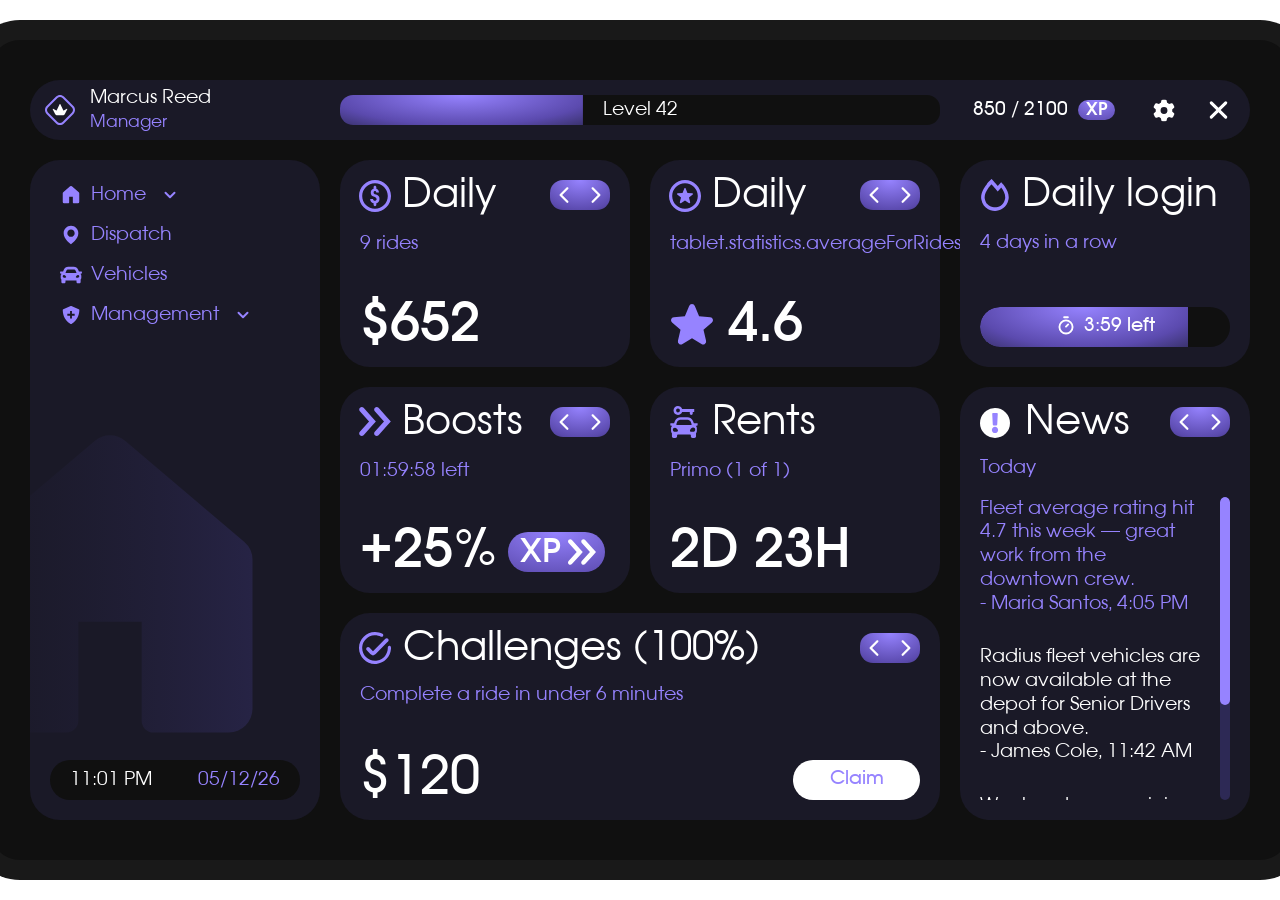
==== commit beac3ade: "Add files via upload" ====
--- a/index.html
+++ b/index.html
@@ -5,15 +5,16 @@
     <link rel="icon" type="image/svg+xml" href="/src/favicon.svg" />
     <meta name="viewport" content="width=device-width, initial-scale=1.0" />
     <title>Mosoto Taxi Job</title>
+    <script type="module" crossorigin src="./assets/misc-CGiV2JIN.js"></script>
     <script type="module" crossorigin src="./assets/heroui-BnVSCtMx.js"></script>
     <script type="module" crossorigin src="./assets/react-vendor-Wy4yNGkq.js"></script>
-    <script type="module" crossorigin src="./assets/react-icons-BHo_8EKC.js"></script>
+    <script type="module" crossorigin src="./assets/react-icons-B0icOjft.js"></script>
     <script type="module" crossorigin src="./assets/motion-DtIc95KP.js"></script>
     <script type="module" crossorigin src="./assets/dnd-kit-Bh7pgc5P.js"></script>
-    <script type="module" crossorigin src="./assets/leaflet-CAXl2rOz.js"></script>
-    <script type="module" crossorigin src="./assets/main-Dmb5ev_D.js"></script>
-    <link rel="stylesheet" crossorigin href="./assets/main-CuA99or_.css">
-    <link rel="stylesheet" crossorigin href="./assets/leaflet-CqzSHIH7.css">
+    <script type="module" crossorigin src="./assets/leaflet-DrnFszFJ.js"></script>
+    <script type="module" crossorigin src="./assets/main-CW1cjLNZ.js"></script>
+    <link rel="stylesheet" crossorigin href="./assets/leaflet-C3YX7OBR.css">
+    <link rel="stylesheet" crossorigin href="./assets/main-DEquxN37.css">
   </head>
   <body>
     <div id="root"></div>
--- a/assets/main-DEquxN37.css
+++ b/assets/main-DEquxN37.css
@@ -0,0 +1 @@
+.nui-wrapper{text-align:center;height:100%;display:flex;justify-content:center;align-items:center;overflow:hidden;overflow-x:hidden;overflow-y:hidden}pre{counter-reset:line-numbering;background:#2c3e50;padding:12px 0 14px;color:#ecf0f1;line-height:140%}.popup-thing{background:#282c34;border-radius:10px;width:500px;height:400px;display:flex;justify-content:center;align-items:center;color:#fff}@font-face{font-family:Involve;src:url(./Involve-Regular-t821o5Gy.ttf) format("truetype");font-weight:400;font-style:normal}@font-face{font-family:Involve;src:url(./Involve-Medium-CPLfwZ-D.ttf) format("truetype");font-weight:500;font-style:normal}@font-face{font-family:Involve;src:url(./Involve-SemiBold-_-3SNJtF.ttf) format("truetype");font-weight:600;font-style:normal}@font-face{font-family:Involve;src:url(./Involve-Bold-Lkm7HVSs.ttf) format("truetype");font-weight:700;font-style:normal}:root{--tp-main-highlight: #9683ff;--tp-second-highlight: #5b4aae;--tp-panel-containers: #2d2955;--tp-panels: #1a1927;--tp-background: #101010;--tp-white: #ffffff;--tablet-main-highlight: #9683ff;--tablet-second-highlight: #5b4aae;--tablet-panels: #1a1927;--tablet-background: #101010;--tablet-panel-containers: #2d2955;--tablet-white: #ffffff;--tablet-panel-containers-40: rgba(45, 41, 85, .4);--tablet-main-highlight-medium: #5b4aae;--tablet-menu-hover-fill: #2d2955;--tablet-filters-dropdowns-secondary-highlight: #5b4aae;--tablet-vehicle-background-gradient: radial-gradient( circle at center, #2d2955 0%, #1a1927 100% );--tablet-reward-badge-top-gradient: radial-gradient( circle at 50% 42%, #2d2955 0%, #1a1927 100% );--tablet-left-content-box-gradient: radial-gradient( ellipse 90% 110% at 50% 0%, #2d2955 0%, #1a1927 100% );--tablet-gradient-highlight-1: radial-gradient( ellipse 80% 155% at 50% 0%, #9683ff 0%, #5b4aae 65%, #2d2955 100% );--tablet-gradient-highlight-2: radial-gradient( ellipse 80% 155% at 50% 0%, #9683ff 0%, #5b4aae 65%, #2d2955 100% );--tablet-gradient-highlight-3: radial-gradient( ellipse 80% 155% at 50% 0%, #9683ff 0%, #5b4aae 65%, #2d2955 100% );--tablet-gradient-highlight-4: radial-gradient( ellipse 80% 155% at 50% 0%, #9683ff 0%, #5b4aae 65%, #2d2955 100% );--tablet-gradient-highlight-5: radial-gradient( ellipse 80% 155% at 50% 0%, #9683ff 0%, #5b4aae 48%, #2d2955 100% );--tablet-gradient-border-rim: radial-gradient( ellipse 42% 18% at 50% 0%, rgba(255, 255, 255, .8) 0%, rgba(255, 255, 255, .42) 40%, rgba(255, 255, 255, .06) 65%, transparent 82% );--tablet-control-pill-gradient: var(--tablet-gradient-highlight-2);--tablet-map-highlight-gradient: linear-gradient( to top, var(--tablet-main-highlight) 0%, transparent 100% );--tablet-map-highlight-gradient-lateral: linear-gradient( to right, var(--tablet-main-highlight) 0%, rgba(150, 131, 255, .35) 42%, transparent 100% );--tablet-dispatch-bar-gradient: linear-gradient( 90deg, #5b4aae 0%, #ffffff 100% );--tablet-vehicle-stats-bar-gradient: linear-gradient( 90deg, #9683ff 0%, #ffffff 100% );--tablet-reward-badge-outer-tint: rgba(150, 131, 255, .9);--tablet-levels-panel-overlay: rgba(16, 16, 16, .88);--tablet-settings-selected-ring: rgba(255, 255, 255, .25);--tablet-notification-card-shadow: 0 12px 40px rgba(16, 16, 16, .52);--tablet-notification-progress-overlay: rgba(255, 255, 255, .8);--tablet-highlight-top: #9683ff;--tablet-highlight-mid: #5b4aae}[data-tablet-theme="1"]{--tp-main-highlight: #FF6161;--tp-second-highlight: #B44848;--tp-panel-containers: #432627;--tp-panels: #1A1515;--tp-background: #101010;--tp-white: #ffffff}[data-tablet-theme="2"]{--tp-main-highlight: #FFB855;--tp-second-highlight: #D06B40;--tp-panel-containers: #332721;--tp-panels: #191514;--tp-background: #101010;--tp-white: #ffffff}[data-tablet-theme="3"]{--tp-main-highlight: #D2BA31;--tp-second-highlight: #D49F0C;--tp-panel-containers: #333118;--tp-panels: #1A1915;--tp-background: #101010;--tp-white: #ffffff}[data-tablet-theme="4"]{--tp-main-highlight: #6FD0AE;--tp-second-highlight: #328288;--tp-panel-containers: #243A42;--tp-panels: #161819;--tp-background: #101010;--tp-white: #ffffff}[data-tablet-theme="5"]{--tp-main-highlight: #5E80FF;--tp-second-highlight: #3F4BCA;--tp-panel-containers: #23254D;--tp-panels: #171721;--tp-background: #101010;--tp-white: #ffffff}[data-tablet-theme="6"]{--tp-main-highlight: #9683FF;--tp-second-highlight: #5B4AAE;--tp-panel-containers: #2D2955;--tp-panels: #1A1927;--tp-background: #101010;--tp-white: #ffffff}[data-tablet-theme="7"]{--tp-main-highlight: #FF8DD5;--tp-second-highlight: #915BA7;--tp-panel-containers: #3D2E53;--tp-panels: #1A1A1A;--tp-background: #101010;--tp-white: #ffffff}[data-tablet-theme="8"]{--tp-main-highlight: #D2C852;--tp-second-highlight: #FE4E96;--tp-panel-containers: #462935;--tp-panels: #1C1417;--tp-background: #101010;--tp-white: #ffffff}[data-tablet-theme="9"]{--tp-main-highlight: #90BE59;--tp-second-highlight: #365788;--tp-panel-containers: #273452;--tp-panels: #181B1B;--tp-background: #101010;--tp-white: #ffffff}[data-tablet-theme="10"]{--tp-main-highlight: #FF4A83;--tp-second-highlight: #346BB4;--tp-panel-containers: #293255;--tp-panels: #191A22;--tp-background: #101010;--tp-white: #ffffff}[data-tablet-theme="11"]{--tp-main-highlight: #D4B55D;--tp-second-highlight: #8C5F4B;--tp-panel-containers: #362B2C;--tp-panels: #1C1918;--tp-background: #101010;--tp-white: #ffffff}[data-tablet-theme="12"]{--tp-main-highlight: #DBB853;--tp-second-highlight: #715593;--tp-panel-containers: #2D2536;--tp-panels: #1C1920;--tp-background: #101010;--tp-white: #ffffff}[data-tablet-theme="13"]{--tp-main-highlight: #52E9EE;--tp-second-highlight: #BC3A5C;--tp-panel-containers: #213131;--tp-panels: #15181A;--tp-background: #101010;--tp-white: #ffffff}[data-tablet-theme="14"]{--tp-main-highlight: #989898;--tp-second-highlight: #595959;--tp-panel-containers: #313131;--tp-panels: #1A1A1A;--tp-background: #101010;--tp-white: #ffffff}[data-tablet-theme="15"]{--tp-main-highlight: #FFD358;--tp-second-highlight: #299AB3;--tp-panel-containers: #192B2F;--tp-panels: #141616;--tp-background: #101010;--tp-white: #ffffff}:root{--theme-color: #977aef}._container_1851y_7{background-color:transparent;font-family:Involve,sans-serif;font-weight:600;padding:14px;user-select:none;-webkit-user-select:none;-moz-user-select:none;-ms-user-select:none;position:absolute;bottom:49px;right:26px;overflow:hidden;pointer-events:auto;transform:translateZ(0);-webkit-backface-visibility:hidden;backface-visibility:hidden}._container_1851y_7 *{user-select:none;-webkit-user-select:none;-moz-user-select:none;-ms-user-select:none}._container_1851y_7>*{position:relative;z-index:1}._historyIconWrapper_1851y_39{position:relative;width:35px;height:35px;display:flex;align-items:center;justify-content:center}._historyIconRing_1851y_48{position:absolute;top:0;left:-1px;width:100%;height:100%;clip-path:circle(50% at 50% 50%);-webkit-mask-image:radial-gradient(circle at 57% 50%,transparent 26.5%,black 25%);mask-image:radial-gradient(circle at 57% 50%,transparent 26.5%,black 25%);transform-origin:56% 50%}._historyIconCenter_1851y_59{position:absolute;top:-3%;left:-1px;width:100%;height:100%;clip-path:polygon(60% 0%,100% 0%,100% 100%,20% 100%);-webkit-mask-image:radial-gradient(circle at center,black 35%,transparent 35%);mask-image:radial-gradient(circle at center,black 35%,transparent 35%);z-index:1}._historyIconAnimate_1851y_70{animation:_historyIconPulse_1851y_1 1.2s linear}._historyIconCenterAnimate_1851y_74{animation:_historyIconCenterPulse_1851y_1 1.2s linear}@keyframes _historyIconPulse_1851y_1{0%{transform:scale(1) rotate(0)}50%{transform:scale(1.2) rotate(-180deg)}to{transform:scale(1) rotate(-360deg)}}@keyframes _historyIconCenterPulse_1851y_1{0%{transform:scale(1)}50%{transform:scale(1.2)}to{transform:scale(1)}}._taximeterBrowserFit_1851y_108{zoom:min(calc(100vw / 620 * .98),.196vh);filter:none}@supports not (zoom: 1){._taximeterBrowserFit_1851y_108{transform:translate(-50%,-50%) scale(min(calc(100vw / 620 * .98),.196vh))}}._taximeterImageWrapper_1851y_119{position:fixed;display:inline-block;z-index:50;user-select:none;-webkit-user-select:none;-moz-user-select:none;-ms-user-select:none;isolation:isolate;-webkit-font-smoothing:antialiased}._taximeterImageWrapper_1851y_119 *{user-select:none;-webkit-user-select:none;-moz-user-select:none;-ms-user-select:none;-webkit-backface-visibility:hidden;backface-visibility:hidden}._taximeterImageWrapper_1851y_119[data-theme-changing=true] *{transition:none!important}._taximeterImage_1851y_119{display:block;max-width:100.5%;width:100.5%;height:auto;object-fit:contain;pointer-events:none}._receiptSlot_1851y_153{position:absolute;width:155px;height:230px;right:-19px;top:28px;transform:translate(-50%) translateZ(0);overflow:hidden;pointer-events:none;z-index:60;filter:drop-shadow(0 4px 12px rgba(0,0,0,.4)) drop-shadow(0 8px 24px rgba(0,0,0,.3)) drop-shadow(0 12px 36px rgba(0,0,0,.2))}._receiptPaper_1851y_167{width:155px;height:230px;background:linear-gradient(135deg,#d9d9d9,#fff,#d9d9d9);border-radius:1px;transform-style:preserve-3d;transform-origin:center center;position:relative}._receiptContent_1851y_178{padding:8px 10px;color:#1d1d1d;height:100%;box-sizing:border-box;position:relative;display:flex;flex-direction:column;align-items:center;font-family:Involve,sans-serif;z-index:1}._receiptContent_1851y_178>*{position:relative;z-index:1}._receiptContent_1851y_178:before{content:"";position:absolute;top:0;left:0;width:100%;height:34px;background:linear-gradient(to bottom,#00000080,#00000040 24%,#0000);pointer-events:none;z-index:0}._receiptTitle_1851y_212{font-size:18px;font-weight:600;line-height:1;max-width:100%;overflow:visible;white-space:nowrap}._receiptCompany_1851y_221{font-size:12px;font-weight:600;white-space:nowrap;width:100%;min-width:0;max-width:100%;align-self:stretch;box-sizing:border-box;overflow:hidden;text-overflow:ellipsis;padding-bottom:2px;text-align:center}._receiptCompany_1851y_221+._receiptDashes_1851y_237{margin-top:6px}._receiptDashes_1851y_237{margin-top:10px;display:flex;gap:2px;width:100%;align-items:center}._dash_1851y_250{display:inline-block;width:4px;flex-shrink:0;height:1px;background-color:#1d1d1d}._dash_1851y_250:first-child{margin-left:0}._dash_1851y_250:last-child{margin-right:0}._receiptRow_1851y_266{display:flex;justify-content:space-between;align-items:center;width:100%;max-width:100%;overflow:visible;margin-top:2.5px}._receiptDashes_1851y_237+._receiptRow_1851y_266{margin-top:10px}._receiptLabel_1851y_281{font-weight:600;font-size:12px;line-height:1;white-space:nowrap}._receiptPrice_1851y_288{font-weight:600;font-size:12px;line-height:1;letter-spacing:.07em}._receiptPrice_1851y_288:first-letter{letter-spacing:0;margin-right:1px;display:inline-block}._receiptLabelGray_1851y_301{font-weight:600;font-size:12px;line-height:1;color:#7a7a7a;white-space:nowrap}._receiptPriceGray_1851y_309{font-weight:600;font-size:12px;line-height:1;color:#7a7a7a}._receiptTotal_1851y_316{margin-top:8px;line-height:1}._receiptTotalLabel_1851y_321{font-size:15px;font-weight:600;color:#1d1d1d;line-height:1}._receiptTotalPrice_1851y_328{margin-top:1px;line-height:1}._receiptTotalPrice_1851y_328 span{font-size:26px;font-weight:600;color:#1d1d1d;line-height:1}._receiptFooter_1851y_340{margin-top:6px;margin-bottom:0;display:flex;justify-content:space-between;align-items:center;width:100%}._receiptDate_1851y_349,._receiptTime_1851y_350{font-size:12px;font-weight:600;color:#1d1d1d;line-height:1}._hidden_1851y_357{display:none!important}._mainContent_1851y_361{position:absolute;top:38px;left:8px;right:8px;bottom:35px;display:flex;flex-direction:column;align-items:center;justify-content:center;gap:12px;z-index:10}._navigationRow_1851y_377{position:absolute;bottom:8px;left:0;right:0;display:flex;align-items:center;justify-content:space-between;width:100%;gap:0;padding:0;z-index:10}._leftInfoContainer_1851y_391{background-color:var(--theme-rgba-15, rgba(151, 122, 239, .15));border-radius:0 .5rem .5rem 0;padding:10px 16px;height:32px;display:flex;align-items:center;justify-content:flex-start;gap:6px;width:120px;margin-left:0;transform:translateZ(0)}._rightInfoContainer_1851y_405{background-color:var(--theme-rgba-15, rgba(151, 122, 239, .15));border-radius:.5rem 0 0 .5rem;padding:10px 16px;height:32px;display:flex;align-items:center;justify-content:center;gap:8px;width:120px;margin-right:0;transform:translateZ(0)}._infoText_1851y_419{color:var(--theme-color);font-family:Involve,sans-serif;font-weight:600;font-size:17px;letter-spacing:1px;line-height:1}._infoIcon_1851y_428{color:var(--theme-color);font-size:15px;width:15px;height:15px;flex-shrink:0}._statusDot_1851y_436{width:11px;height:11px;box-shadow:inset 0 0 0 1.5px var(--theme-color);border-radius:50%;background-color:transparent;flex-shrink:0;transform:translateZ(0)}._navButtonsContainer_1851y_446{display:flex;gap:8px;align-items:center;margin-left:16px;margin-right:16px}._navButton_1851y_446{width:32px;height:32px;border:none;box-shadow:inset 0 0 0 1.5px var(--theme-color);border-radius:.375rem;background-color:transparent;display:flex;align-items:center;justify-content:center;cursor:pointer;padding:0;transition:background-color .2s,box-shadow .2s,transform .2s;transform:translateZ(0)}._navButton_1851y_446:hover:not(._navButtonActive_1851y_470){background-color:var(--theme-rgba-25, rgba(151, 122, 239, .25));box-shadow:inset 0 0 0 1.5px var(--theme-rgba-80, rgba(151, 122, 239, .8))}._navButtonActive_1851y_470,._navButtonActive_1851y_470:hover{background-color:var(--theme-color);box-shadow:inset 0 0 0 1.5px var(--theme-color)}._navButtonIcon_1851y_485{color:var(--theme-color);font-size:17px;width:17px;height:17px;transition:transform .3s ease}._navButton_1851y_446:hover ._navButtonIcon_1851y_485{transform:rotate(15deg)}._navButtonActive_1851y_470 ._navButtonIcon_1851y_485{color:#08090a}._sidebar_1851y_501{position:absolute;left:14px;top:14px;bottom:14px;display:flex;flex-direction:column;justify-content:space-between;z-index:20;transform:translateZ(0)}._sidebarButton_1851y_513{width:62px;height:62px;border:none;box-shadow:inset 0 0 0 1.5px var(--theme-color);border-radius:17px;background-color:var(--theme-rgba-15, rgba(151, 122, 239, .15));display:flex;align-items:center;justify-content:center;cursor:pointer;padding:0;transition:box-shadow .2s,background-color .2s;transform:translateZ(0)}._sidebarButton_1851y_513:hover:not(._sidebarButtonActive_1851y_529){box-shadow:inset 0 0 0 1.5px var(--theme-hover-border-color, #4d3e7b)}._sidebarButtonActive_1851y_529,._sidebarButtonActive_1851y_529:hover{background-color:var(--theme-color);box-shadow:inset 0 0 0 1.5px var(--theme-color)}._sidebarButtonIcon_1851y_543{color:var(--theme-color);font-size:36px;transition:transform .3s ease}._sidebarButton_1851y_513:hover ._sidebarButtonIcon_1851y_543{transform:scale(1.15)}[data-taximeter-hover-enabled=false] ._navButton_1851y_446:hover:not(._navButtonActive_1851y_470){background-color:transparent;box-shadow:inset 0 0 0 1.5px var(--theme-color)}[data-taximeter-hover-enabled=false] ._navButton_1851y_446:hover ._navButtonIcon_1851y_485{transform:none}[data-taximeter-hover-enabled=false] ._sidebarButton_1851y_513:hover:not(._sidebarButtonActive_1851y_529){background-color:var(--theme-rgba-15, rgba(151, 122, 239, .15));box-shadow:inset 0 0 0 1.5px var(--theme-color)}[data-taximeter-hover-enabled=false] ._sidebarButton_1851y_513:hover ._sidebarButtonIcon_1851y_543{transform:none}._sidebarButtonActive_1851y_529 ._sidebarButtonIcon_1851y_543{color:#1c1a22}._statusBar_1wy29_1{position:absolute;top:14px;left:84px;right:14px;height:32px;border-radius:14px;overflow:hidden;background-color:var(--theme-rgba-15, rgba(151, 122, 239, .15));display:flex;align-items:center;justify-content:space-between;padding:0 14px;color:var(--theme-color);font-family:Involve,sans-serif;font-size:19px;font-weight:600;letter-spacing:1px;z-index:10;line-height:1;box-sizing:border-box;box-shadow:inset 0 0 0 1.5px transparent;transition:box-shadow .5s ease;backface-visibility:hidden;transform:translateZ(0)}._statusBarBusy_1wy29_29{box-shadow:inset 0 0 0 1.5px var(--theme-color)}._statusItem_1wy29_33{display:flex;align-items:center;gap:8px}._statusDot_1wy29_39{width:17px;height:17px;border-radius:50%;background-color:transparent;border:none;box-shadow:inset 0 0 0 1.5px var(--theme-color);flex-shrink:0;display:inline-block;position:relative;overflow:visible;transform:translateZ(0);-webkit-backface-visibility:hidden;backface-visibility:hidden}._statusDotFill_1wy29_55{position:absolute;top:0;left:0;width:100%;height:100%;border-radius:50%;background-color:var(--theme-color);transform-origin:center center}._statusDotRing_1wy29_66{position:absolute;top:0;left:0;width:100%;height:100%;border-radius:50%;box-shadow:inset 0 0 0 1.5px var(--theme-color);animation:_ping_1wy29_1 1.5s cubic-bezier(0,0,.2,1) infinite;transform-origin:center center}@keyframes _ping_1wy29_1{0%{transform:scale(1);opacity:1}75%,to{transform:scale(1.8);opacity:0}}._statusText_1wy29_92{font-weight:600;line-height:1;display:inline-block;transform:translateY(-.5px)}._time_1wy29_99,._ampm_1wy29_105{font-weight:600;line-height:1;transform:translateY(-.5px)}._receiptIcon_1wy29_111{font-size:17px;width:17px;height:17px;flex-shrink:0;color:var(--theme-color)}._receiptNumber_1wy29_119{font-weight:600;line-height:1;transform:translateY(-.5px)}._statusPrice_1wy29_125{display:flex;align-items:center;gap:0;color:var(--theme-color);font-size:19px;font-family:Involve,sans-serif;font-weight:600;letter-spacing:1px;line-height:1;transform:translateY(-.5px)}._statusPriceChar_1wy29_138{display:inline-block;position:relative;overflow:hidden}._statusDigitSlot_1wy29_145{position:relative;display:inline-block;overflow:hidden;line-height:1;height:1em;vertical-align:baseline}._statusDigitMeasure_1wy29_155{display:inline-block;visibility:hidden;line-height:1}._statusDigitVisible_1wy29_162{position:absolute;top:0;left:0;line-height:1;transform:translateZ(0);will-change:transform,opacity}._statusDigitOld_1wy29_171{position:absolute;top:0;left:0;line-height:1;transform:translateZ(0);animation:_statusDigitOldOut_1wy29_1 .35s ease-out forwards;will-change:transform,opacity}._statusDigitNew_1wy29_181{position:absolute;top:0;left:0;line-height:1;transform:translate3d(0,-100%,0);animation:_statusDigitNewIn_1wy29_1 .35s ease-out forwards;will-change:transform,opacity}@keyframes _statusDigitOldOut_1wy29_1{0%{transform:translateZ(0);opacity:1}to{transform:translate3d(0,100%,0);opacity:0}}@keyframes _statusDigitNewIn_1wy29_1{0%{transform:translate3d(0,-100%,0);opacity:0}to{transform:translateZ(0);opacity:1}}@keyframes _pulse_1wy29_1{0%,to{opacity:1}50%{opacity:.5}}._navigationBar_118bc_1{display:flex;gap:8px;margin-top:25px;margin-bottom:5px}._navButton_118bc_8{flex:1;display:flex;align-items:center;justify-content:center;gap:4px;padding:0 6px;height:27px;background-color:var(--theme-rgba-15, rgba(151, 122, 239, .15));border:none;border-radius:.375rem;color:var(--theme-color);font-family:Involve,sans-serif;font-weight:600;font-size:15px;cursor:pointer;transition:background-color .2s;line-height:1;transform:translateZ(0);-webkit-backface-visibility:hidden;backface-visibility:hidden}._navButton_118bc_8:hover{background-color:var(--theme-rgba-20, rgba(151, 122, 239, .2))}._navButton_118bc_8._active_118bc_35{background-color:var(--theme-color);color:#000}._navButton_118bc_8._active_118bc_35 ._icon_118bc_40{color:#000}._icon_118bc_40{color:var(--theme-color);width:16px;height:16px;flex-shrink:0;display:block}._ripple_118bc_52{position:absolute;border-radius:50%;background:var(--theme-rgba-60, rgba(151, 122, 239, .6));transform:scale(0);animation:_ripple-animation_118bc_1 .6s ease-out;width:20px;height:20px;margin-left:-10px;margin-top:-10px;pointer-events:none}@keyframes _ripple-animation_118bc_1{to{transform:scale(4);opacity:0}}._screenContainer_1778f_1{position:absolute;top:0;right:0;bottom:0;left:0;display:grid;grid-template-rows:auto 1fr auto;align-items:center;justify-items:center;padding:12px;box-sizing:border-box;border-radius:14px;overflow:hidden;isolation:isolate;contain:paint;transform:translateZ(0);backface-visibility:hidden}._statusInfoBar_1778f_22,._bottomInfoBar_1778f_29{display:flex;justify-content:space-between;align-items:center;color:var(--theme-color)}._centerContent_1778f_36{position:absolute;top:50%;left:50%;transform:translate(-50%,-50%);display:flex;flex-direction:column;align-items:center;justify-content:center;pointer-events:none}._priceGroup_1778f_48{display:flex;flex-direction:column;align-items:center;justify-content:center;gap:4px;line-height:1}._price_1778f_48{color:var(--theme-color);font-size:43px;font-family:Involve,sans-serif;font-weight:600;line-height:1;margin:0 -2px 0 0;letter-spacing:2px;transform:translateY(-2px)}._priceSection_1778f_70{display:flex;justify-content:center;align-items:center;width:100%;margin:0;padding:0;align-self:start}._bottomRow_1778f_80{display:flex;justify-content:center;align-items:center;width:100%;gap:20px;margin:0;padding:0;align-self:center}._bottomRow_1778f_80>div:nth-child(2){flex:0 0 auto}._addressSection_1778f_95{display:flex;justify-content:center;align-items:flex-end;width:100%;overflow:hidden;align-self:end}._addressText_1778f_104{color:var(--theme-color);font-size:18px;font-family:Involve,sans-serif;font-weight:600;letter-spacing:2px;line-height:1.2;white-space:nowrap;overflow:hidden;text-overflow:ellipsis}._statusText_1778f_118{color:var(--theme-color);font-size:18px;font-family:Involve,sans-serif;font-weight:600;letter-spacing:2px;line-height:1.2;white-space:nowrap;overflow:hidden;text-overflow:clip}._addressTextStack_1778f_132{position:relative;width:100%;display:flex;justify-content:center;align-items:flex-end;min-height:22px;padding:0;box-sizing:border-box;overflow:hidden}._addressTextStack_1778f_132 ._addressText_1778f_104,._addressTextStack_1778f_132 ._statusText_1778f_118{position:absolute;left:12px;right:12px;top:auto;bottom:-4px;text-align:center;will-change:transform,opacity;display:block}._addressTextStack_1778f_132 ._statusText_1778f_118{left:4px;right:4px;letter-spacing:1px}._timerSection_1778f_169{display:flex;align-items:center;gap:8px;color:var(--theme-color);flex:0 0 auto;width:80px;justify-content:flex-start}._timerText_1778f_179{color:var(--theme-color);font-size:18px;font-family:Involve,sans-serif;font-weight:600;letter-spacing:1px;text-align:left;display:inline-block;width:60px;line-height:1}._timerIcon_1778f_191{color:var(--theme-color);font-size:17px;width:17px;height:17px;flex-shrink:0}._distanceSection_1778f_199{display:flex;align-items:center;gap:8px;color:var(--theme-color);flex:0 0 auto;width:90px;justify-content:flex-start}._distanceIcon_1778f_209{color:var(--theme-color);font-size:17px;width:17px;height:17px;flex-shrink:0}._distanceText_1778f_217{color:var(--theme-color);font-size:18px;font-family:Involve,sans-serif;font-weight:600;letter-spacing:1px;text-align:left;display:inline-block;width:70px;line-height:1}._statusItem_1778f_229{display:flex;align-items:center;gap:6px}._icon_1778f_236{color:var(--theme-color);font-size:17px;width:15px;height:15px;flex-shrink:0;display:block}._timerItem_1778f_245{min-width:60px;justify-content:flex-end;text-align:right}._spacedElement_1778f_251{margin-left:-.2em}._tariffActive_1778f_255{color:#ff6969}._tariffItemActive_1778f_260{filter:none}._tariffItemActive_1778f_260>*{filter:none}._tariffContainer_1778f_268{display:flex;align-items:center;justify-content:center;padding:6px 20px;border:none;box-shadow:inset 0 0 0 1.5px var(--theme-color);border-radius:11px;height:24px;background-color:transparent}._tariffContainerFill_1778f_280{background-color:var(--theme-color);box-shadow:inset 0 0 0 1.5px var(--theme-color)}._tariffText_1778f_285{color:var(--theme-color);font-size:18px;font-family:Involve,sans-serif;font-weight:600;letter-spacing:2px;margin-right:-1px;line-height:1}._tariffContainerFill_1778f_280 ._tariffText_1778f_285{color:#08090a}._homeOverlay_1778f_299{position:absolute;top:0;left:0;right:0;bottom:0;transform:translateZ(0)}._contentContainer_1778f_308{position:absolute;left:84px;right:14px;top:55px;bottom:57px;background-color:var(--theme-rgba-15, rgba(151, 122, 239, .15));border-radius:14px;z-index:10;display:flex;align-items:center;justify-content:center;box-shadow:0 0 0 0 transparent;transition:box-shadow .4s ease;transform:translateZ(0);contain:paint}._contentContainerWithBorder_1778f_328{box-shadow:inset 0 0 0 1.5px var(--theme-color)}._contentMessage_1778f_332{color:var(--theme-color);font-size:18px;font-family:Involve,sans-serif;font-weight:600;text-align:center;line-height:1;display:flex;flex-direction:column;gap:4px}._startButton_1778f_344{position:absolute;left:84px;right:14px;height:34px;bottom:14px;background-color:var(--theme-rgba-15, rgba(151, 122, 239, .15));border:none;border-radius:14px;color:var(--theme-color);font-family:Involve,sans-serif;font-weight:600;font-size:19px;letter-spacing:2px;cursor:pointer;display:flex;align-items:center;justify-content:center;z-index:20;transition:background-color .3s ease,color .3s ease,box-shadow .3s ease;box-sizing:border-box;outline:none;padding:0;margin:0;box-shadow:inset 0 0 0 1.5px var(--theme-color);overflow:hidden;isolation:isolate;contain:paint;transform:translateZ(0);backface-visibility:hidden}._startButtonIdle_1778f_377,[data-taximeter-hover-enabled=true] ._startButtonIdle_1778f_377:hover,._startButtonIdle_1778f_377:active{font-weight:600}[data-taximeter-hover-enabled=true] ._startButton_1778f_344:hover:not(._startButtonOutline_1778f_389){background-color:var(--theme-color);color:#1c1a22}[data-taximeter-hover-enabled=true] ._startButton_1778f_344:hover:not(._startButtonOutline_1778f_389) ._startButtonText_1778f_394{color:#1c1a22}._startButton_1778f_344:disabled{cursor:default;opacity:.6}._startButtonOutline_1778f_389{background-color:var(--theme-rgba-15, rgba(151, 122, 239, .15));color:var(--theme-color);border:none;box-shadow:inset 0 0 0 1.5px var(--theme-color);transition:background-color .3s ease,color .3s ease,box-shadow .3s ease!important}[data-taximeter-hover-enabled=true] ._startButtonOutline_1778f_389:hover:not(._startButtonHoldFillActive_1778f_412){background-color:var(--theme-color);color:#1c1a22;box-shadow:inset 0 0 0 1.5px var(--theme-color)!important}[data-taximeter-hover-enabled=true] ._startButtonOutline_1778f_389:hover:not(._startButtonHoldFillActive_1778f_412) ._startButtonText_1778f_394{color:#1c1a22;background:none;-webkit-background-clip:unset;background-clip:unset;-webkit-text-fill-color:#1c1a22}[data-taximeter-hover-enabled=true] ._startButtonHoldFill_1778f_412._startButtonOutline_1778f_389:hover:not(._startButtonHoldFillActive_1778f_412) ._startButtonText_1778f_394{color:#1c1a22;background:none;-webkit-background-clip:unset;background-clip:unset;-webkit-text-fill-color:#1c1a22}._startButtonHoldFill_1778f_412._startButtonOutline_1778f_389{border-radius:14px;background-color:var(--theme-rgba-15, rgba(151, 122, 239, .15));border:none;box-shadow:inset 0 0 0 1.5px var(--theme-color)}._startButtonHoldFill_1778f_412._startButtonOutline_1778f_389:before{content:"";position:absolute;top:0;right:0;bottom:0;left:0;border-radius:14px 0 0 14px;background-color:var(--theme-color);transform-origin:left center;transform:scaleX(0);opacity:0;z-index:0;pointer-events:none;will-change:transform,opacity;backface-visibility:hidden;transform:translateZ(0) scaleX(0)}._startButtonHoldFillActive_1778f_412._startButtonOutline_1778f_389{background-color:var(--theme-rgba-15, rgba(151, 122, 239, .15))}._startButtonHoldFillActive_1778f_412._startButtonOutline_1778f_389:before{opacity:1;transform:translateZ(0) scaleX(var(--hold-fill-progress, 0));transition:transform .04s linear}._startButtonText_1778f_394{position:relative;z-index:1;color:var(--theme-color);transform:translateZ(0) translateY(-1px);will-change:transform;backface-visibility:hidden;-webkit-font-smoothing:antialiased;text-rendering:optimizeLegibility;line-height:1}._startButtonTextBreathing_1778f_483{animation:_startButtonTextBreathe_1778f_1 1.5s ease-out;transition:none;will-change:opacity}._startButtonTextClickFade_1778f_489{animation:_startButtonTextClickFade_1778f_489 .6s ease-in-out}._startButtonTextDark_1778f_493{color:#1c1a22}._startButtonTextBreathing_1778f_483{animation:_startButtonTextBreathe_1778f_1 1.5s ease-out}._paymentButtonsContainer_1778f_501{position:absolute;left:84px;right:14px;bottom:14px;display:flex;gap:10px;z-index:20}._paymentLeftSlot_1778f_511{flex:1;position:relative;display:flex;align-items:center;min-height:34px}._paymentLeftGroup_1778f_519{position:absolute;left:0;right:0;display:flex;gap:10px;align-items:center;will-change:transform,opacity}._paymentLeftCashCardRow_1778f_530{display:flex;gap:10px;align-items:center;flex:2 1 0;min-width:0}._paymentLeftCashCardRow_1778f_530 ._paymentButton_1778f_501{flex:1 1 0;min-width:0}._paymentLeftSlot_1778f_511 ._paymentButtonPaid_1778f_543{position:relative;will-change:transform,opacity;transition:background-color .2s,box-shadow .2s,color .2s}._paymentLeftGroup_1778f_519 ._paymentButtonPaid_1778f_543,._paymentLeftGroup_1778f_519 ._paymentButtonCancel_1778f_555{flex:1 1 0;min-width:0}._startButton_1778f_344[style*=transform]{transition:background-color .3s ease,color .3s ease,box-shadow .3s ease!important}._paymentButton_1778f_501{flex:1;height:34px;border:none;box-shadow:inset 0 0 0 1.5px var(--theme-color);border-radius:14px;background-color:var(--theme-rgba-15, rgba(151, 122, 239, .15));color:var(--theme-color);font-family:Involve,sans-serif;font-weight:600;font-size:15px;letter-spacing:1px;line-height:1;cursor:pointer;padding:10px;transition:opacity .4s ease,box-shadow .4s ease,background-color .2s,color .2s,transform .2s ease-in-out;display:flex;align-items:center;justify-content:center;gap:6px;box-sizing:border-box;transform:translateZ(0);-webkit-backface-visibility:hidden;backface-visibility:hidden}._paymentButtonActive_1778f_591{background-color:var(--theme-color);color:#1c1a22;font-weight:600;cursor:default;transition:opacity .4s ease,box-shadow .4s ease,background-color .2s,transform .2s ease-in-out}._paymentButtonPaid_1778f_543._paymentButtonActive_1778f_591{background-color:var(--theme-color)!important;color:#1c1a22!important}._paymentButtonActive_1778f_591 ._paymentButtonIcon_1778f_604{color:#1c1a22;transition:none}._paymentButtonPaid_1778f_543._paymentButtonActive_1778f_591 ._paymentButtonIcon_1778f_604{color:#1c1a22!important}._paymentButtonActive_1778f_591 ._paymentButtonText_1778f_613{color:#1c1a22;transition:none}._paymentButtonPaid_1778f_543._paymentButtonActive_1778f_591 ._paymentButtonText_1778f_613{color:#1c1a22!important}[data-taximeter-hover-enabled=true] ._paymentButtonActive_1778f_591:hover{background-color:var(--theme-color);color:#1c1a22;box-shadow:inset 0 0 0 1.5px var(--theme-color)}[data-taximeter-hover-enabled=true] ._paymentButtonPaid_1778f_543._paymentButtonActive_1778f_591:hover{background-color:var(--theme-color)!important;color:#1c1a22!important}[data-taximeter-hover-enabled=true] ._paymentButtonActive_1778f_591:hover ._paymentButtonIcon_1778f_604{color:#1c1a22}[data-taximeter-hover-enabled=true] ._paymentButtonPaid_1778f_543._paymentButtonActive_1778f_591:hover ._paymentButtonIcon_1778f_604{color:#1c1a22!important}[data-taximeter-hover-enabled=true] ._paymentButtonActive_1778f_591:hover ._paymentButtonText_1778f_613{color:#1c1a22}[data-taximeter-hover-enabled=true] ._paymentButtonPaid_1778f_543._paymentButtonActive_1778f_591:hover ._paymentButtonText_1778f_613{color:#1c1a22!important}._paymentButtonCancel_1778f_555{flex:1;padding:10px}._paymentButtonCancelFixed_1778f_654{width:118px;flex:0 0 118px;padding-bottom:10px;will-change:transform;backface-visibility:hidden}._paymentButtonCancelActive_1778f_663{background-color:var(--theme-color);color:#1c1a22;box-shadow:inset 0 0 0 1.5px var(--theme-color)}._paymentButtonCancelActive_1778f_663 ._paymentButtonIcon_1778f_604,._paymentButtonCancelActive_1778f_663 ._paymentButtonText_1778f_613{color:#1c1a22}._paymentButtonCancelActive_1778f_663 ._paymentButtonText_1778f_613{font-weight:600}._paymentButton_1778f_501:active:not(:disabled){transform:translateZ(0) scale(.98)}._paymentButton_1778f_501:disabled{opacity:.5;cursor:not-allowed}[data-taximeter-hover-enabled=true] ._paymentButton_1778f_501:hover{background-color:var(--theme-color);box-shadow:inset 0 0 0 1.5px var(--theme-color);color:#1c1a22}[data-taximeter-hover-enabled=true] ._paymentButton_1778f_501:hover ._paymentButtonIcon_1778f_604,[data-taximeter-hover-enabled=true] ._paymentButton_1778f_501:hover ._paymentButtonText_1778f_613{color:#1c1a22}._paymentButtonPaid_1778f_543{flex:1;height:34px;border:none;border-radius:14px;background-color:var(--theme-rgba-15, rgba(151, 122, 239, .15));color:var(--theme-color);font-family:Involve,sans-serif;font-weight:600;font-size:15px;letter-spacing:1px;line-height:1;cursor:pointer;padding:10px;transition:all .2s,transform .2s ease-in-out,box-shadow .3s ease;display:flex;align-items:center;justify-content:center;gap:6px;box-sizing:border-box;box-shadow:inset 0 0 0 1.5px var(--theme-color);transform:translateZ(0);-webkit-backface-visibility:hidden;backface-visibility:hidden}._paymentButtonPaid_1778f_543:active:not(:disabled){transform:translateZ(0) scale(.98)}._paymentButtonPaid_1778f_543:disabled{opacity:.8;cursor:default}[data-taximeter-hover-enabled=true] ._paymentButtonPaid_1778f_543:hover:not(._paymentButtonPaidHoldFillActive_1778f_736):not(._paymentButtonPaidScanningStopped_1778f_736):not(._paymentButtonPaidNoHover_1778f_736){background-color:var(--theme-color);box-shadow:inset 0 0 0 1.5px var(--theme-color);color:#1c1a22}[data-taximeter-hover-enabled=true] ._paymentButtonPaid_1778f_543:hover:not(._paymentButtonPaidHoldFillActive_1778f_736):not(._paymentButtonPaidScanningStopped_1778f_736):not(._paymentButtonPaidNoHover_1778f_736) ._paymentButtonIcon_1778f_604{color:#1c1a22}[data-taximeter-hover-enabled=true] ._paymentButtonPaid_1778f_543:hover:not(._paymentButtonPaidHoldFillActive_1778f_736):not(._paymentButtonPaidScanningStopped_1778f_736):not(._paymentButtonPaidNoHover_1778f_736) ._paymentButtonText_1778f_613{color:#1c1a22}._paymentButtonPaidNoHover_1778f_736{pointer-events:none;box-shadow:inset 0 0 0 0 transparent;cursor:default}._paymentButtonPaidHoldFill_1778f_736{border-radius:14px;background-color:var(--theme-rgba-15, rgba(151, 122, 239, .15));border:none;box-shadow:inset 0 0 0 1.5px var(--theme-color)}._paymentButtonPaidHoldFillActive_1778f_736{background-color:transparent;background-image:linear-gradient(to right,var(--theme-color) 0%,var(--theme-color) calc(var(--hold-fill-progress, 0) * 100%),var(--theme-rgba-15, rgba(151, 122, 239, .15)) calc(var(--hold-fill-progress, 0) * 100%),var(--theme-rgba-15, rgba(151, 122, 239, .15)) 100%);background-repeat:no-repeat;background-position:left center;background-size:100% 100%;transition:background .05s linear}._paymentButtonPaidHoldFill_1778f_736 ._paymentButtonText_1778f_613{background:linear-gradient(to right,#1c1a22 0%,#1c1a22 calc(var(--hold-text-progress, 0) * 100%),var(--theme-color) calc(var(--hold-text-progress, 0) * 100%),var(--theme-color) 100%);-webkit-background-clip:text;background-clip:text;-webkit-text-fill-color:transparent;color:transparent;transition:none}._scanningIconWrapper_1778f_791{position:relative;display:inline-flex;align-items:center;justify-content:center;width:17px;height:17px;flex:0 0 17px}._scanningIconWrapper_1778f_791 ._paymentButtonIcon_1778f_604{margin:0}._scanningIconBase_1778f_805{position:relative;z-index:1;color:var(--theme-color);display:block;width:17px;height:17px}._scanningIconWrapper_1778f_791 ._scanningIconFill_1778f_814{position:absolute;top:0;right:0;bottom:0;left:0;z-index:2;display:block;width:17px;height:17px;color:#1c1a22;mask:linear-gradient(to right,black 0%,black calc(var(--hold-icon-progress, 0) * 100%),transparent calc(var(--hold-icon-progress, 0) * 100%),transparent 100%);-webkit-mask:linear-gradient(to right,black 0%,black calc(var(--hold-icon-progress, 0) * 100%),transparent calc(var(--hold-icon-progress, 0) * 100%),transparent 100%);pointer-events:none}[data-taximeter-hover-enabled=true] ._paymentButtonPaidHoldFill_1778f_736:hover:not(._paymentButtonPaidHoldFillActive_1778f_736){background-color:var(--theme-color);box-shadow:inset 0 0 0 1.5px var(--theme-color);color:#1c1a22}[data-taximeter-hover-enabled=true] ._paymentButtonPaidHoldFill_1778f_736:hover:not(._paymentButtonPaidHoldFillActive_1778f_736) ._paymentButtonText_1778f_613{color:#1c1a22;background:none;-webkit-background-clip:unset;background-clip:unset;-webkit-text-fill-color:#1c1a22}[data-taximeter-hover-enabled=true] ._paymentButtonPaidHoldFill_1778f_736:hover:not(._paymentButtonPaidHoldFillActive_1778f_736) ._scanningIconWrapper_1778f_791 ._scanningIconBase_1778f_805,[data-taximeter-hover-enabled=true] ._paymentButtonPaidHoldFill_1778f_736:hover:not(._paymentButtonPaidHoldFillActive_1778f_736) ._scanningIconWrapper_1778f_791 ._scanningIconFill_1778f_814{color:#1c1a22}._paymentButtonPaidScanning_1778f_736{animation:_scanningPulse_1778f_1 2s ease-in-out infinite}._paymentButtonPaidScanningStopped_1778f_736{animation:none;box-shadow:inset 0 0 0 0 transparent;cursor:default}@keyframes _scanningPulse_1778f_1{0%,to{box-shadow:inset 0 0 0 1.5px var(--theme-color)}50%{box-shadow:inset 0 0 0 1.5px var(--theme-rgba-25, rgba(151, 122, 239, .25))}}._paymentButtonCancelDisabled_1778f_878{cursor:default;pointer-events:none;border:none;box-shadow:inset 0 0 0 0 transparent;transition:opacity .4s ease,box-shadow .4s ease}[data-taximeter-hover-enabled=true] ._paymentButtonCancelDisabled_1778f_878:hover{background-color:var(--theme-rgba-15, rgba(151, 122, 239, .15));box-shadow:inset 0 0 0 0 transparent;color:var(--theme-color)}[data-taximeter-hover-enabled=true] ._paymentButtonCancelDisabled_1778f_878:hover ._paymentButtonIcon_1778f_604,[data-taximeter-hover-enabled=true] ._paymentButtonCancelDisabled_1778f_878:hover ._paymentButtonText_1778f_613{color:var(--theme-color)}._paymentButtonIcon_1778f_604{font-size:17px;color:var(--theme-color);transition:color .2s}._paymentButtonIcon_1778f_604._checkIcon_1778f_906{font-size:18px;width:18px;height:18px}._spinnerIcon_1778f_912{width:17px;height:17px;color:var(--theme-color)}._refreshIcon_1778f_918{font-size:21px}._paymentButtonIconWrapper_1778f_922{display:inline-flex;align-items:center;justify-content:center}._paymentButtonCancel_1778f_555 ._paymentButtonIcon_1778f_604{font-size:18px;width:18px;height:18px;transform:translate(2px)}._paymentButtonText_1778f_613{color:var(--theme-color);font-weight:600;transition:color .2s}._ratingSection_1778f_941{position:absolute;top:0;left:0;right:0;bottom:0;width:100%;height:100%;display:flex;flex-direction:column;align-items:center;justify-content:center;z-index:1}._ratingTextContainer_1778f_956{display:flex;flex-direction:column;align-items:center;justify-content:center;gap:8px;text-align:center;padding:0 40px;max-width:100%;box-sizing:border-box}._ratingText_1778f_956{color:var(--theme-color);font-size:18px;font-family:Involve,sans-serif;font-weight:600;letter-spacing:2px;line-height:1.4}._ratingCirclesContainer_1778f_977{display:flex;align-items:center;justify-content:flex-start;gap:10px;flex:1;min-width:0}._ratingCircle_1778f_977{height:34px;border:none;box-shadow:inset 0 0 0 1.5px var(--theme-color);border-radius:14px;background-color:var(--theme-rgba-15, rgba(151, 122, 239, .15));color:var(--theme-color);font-family:Involve,sans-serif;font-weight:600;font-size:15px;cursor:pointer;display:flex;align-items:center;justify-content:center;transition:opacity .4s ease,box-shadow .4s ease;flex:1;padding:0;transform:translateZ(0);-webkit-backface-visibility:hidden;backface-visibility:hidden}[data-taximeter-hover-enabled=true] ._ratingCircle_1778f_977:hover:not(:disabled){background-color:var(--theme-color);color:#1c1a22}._ratingCircle_1778f_977:active:not(:disabled){transform:translateZ(0) scale(.98)}._ratingCircleActive_1778f_1017{background-color:var(--theme-color);color:#1c1a22;font-weight:600}._ratingCircleDisabled_1778f_1023{border:none;box-shadow:inset 0 0 0 0 transparent;cursor:default;opacity:.5;transition:opacity .4s ease,box-shadow .4s ease}[data-taximeter-hover-enabled=true] ._ratingCircleDisabled_1778f_1023:hover{background-color:transparent;color:var(--theme-color)}@keyframes _startButtonTextBreathe_1778f_1{0%{opacity:1}50%{opacity:0}to{opacity:1}}@keyframes _startButtonTextClickFade_1778f_489{0%{opacity:1}50%{opacity:0}to{opacity:1}}._startButtonHoldFill_1778f_412._startButtonOutline_1778f_389 ._startButtonText_1778f_394{background:linear-gradient(to right,#1c1a22 0%,#1c1a22 calc(var(--hold-text-progress, 0) * 100%),var(--theme-color) calc(var(--hold-text-progress, 0) * 100%),var(--theme-color) 100%);-webkit-background-clip:text;background-clip:text;-webkit-text-fill-color:transparent;color:transparent}@keyframes _pulse_1778f_1{0%,to{opacity:1}50%{opacity:.5}}._animatePulse_1778f_1090{animation:_pulse_1778f_1 3s ease-in-out infinite}@keyframes _finishPulse_1778f_1104{0%{opacity:.5}to{opacity:1}}._finishPulse_1778f_1104{animation:_finishPulse_1778f_1104 1.5s ease-out forwards!important;animation-iteration-count:1}._screenContainer_1778f_1._breathing_1778f_1112{box-shadow:none}._screenContainer_1778f_1._breathing_1778f_1112:before{content:"";position:absolute;top:0;right:0;bottom:0;left:0;border-radius:inherit;box-shadow:inset 0 0 0 1.5px var(--theme-color);pointer-events:none;z-index:0;opacity:0;transform:translateZ(0);backface-visibility:hidden;will-change:opacity;animation:_breathingRingOpacity_1778f_1 1.2s ease-out 3;animation-fill-mode:forwards}@keyframes _breathingRingOpacity_1778f_1{0%,to{opacity:0}50%{opacity:1}}._screenContainer_1778f_1._fadeOut_1778f_1144{animation:none;box-shadow:inset 0 0 0 0 transparent;transition:box-shadow .2s ease-out}._screenContainer_1778f_1._fadeOut_1778f_1144:before{animation:none!important;opacity:0!important;box-shadow:none}[data-taximeter-hover-enabled=false] ._startButton_1778f_344:hover:not(._startButtonOutline_1778f_389),[data-taximeter-hover-enabled=false] ._startButtonOutline_1778f_389:hover:not(._startButtonHoldFillActive_1778f_412){background-color:var(--theme-rgba-15, rgba(151, 122, 239, .15));color:var(--theme-color);box-shadow:inset 0 0 0 1.5px var(--theme-color)!important;transform:none!important}[data-taximeter-hover-enabled=false] ._startButton_1778f_344:hover ._startButtonText_1778f_394{color:var(--theme-color);background:none;-webkit-background-clip:unset;background-clip:unset;-webkit-text-fill-color:currentColor}[data-taximeter-hover-enabled=false] ._startButtonIdle_1778f_377:hover{font-weight:600}[data-taximeter-hover-enabled=false] ._paymentButton_1778f_501:hover,[data-taximeter-hover-enabled=false] ._paymentButtonPaid_1778f_543:hover,[data-taximeter-hover-enabled=false] ._ratingCircle_1778f_977:hover:not(:disabled){background-color:var(--theme-rgba-15, rgba(151, 122, 239, .15));color:var(--theme-color);box-shadow:inset 0 0 0 1.5px var(--theme-color);transform:none!important}[data-taximeter-hover-enabled=false] ._paymentButton_1778f_501:hover ._paymentButtonIcon_1778f_604,[data-taximeter-hover-enabled=false] ._paymentButton_1778f_501:hover ._paymentButtonText_1778f_613,[data-taximeter-hover-enabled=false] ._paymentButtonPaid_1778f_543:hover ._paymentButtonIcon_1778f_604,[data-taximeter-hover-enabled=false] ._paymentButtonPaid_1778f_543:hover ._paymentButtonText_1778f_613{color:var(--theme-color)}._historyOverlay_uuqox_1{position:absolute;top:0;left:0;right:0;bottom:0}._noRecordsContainer_uuqox_9{position:absolute;left:84px;right:30px;top:55px;bottom:14px;background-color:var(--theme-rgba-15, rgba(151, 122, 239, .15));border-radius:14px;z-index:10;display:flex;align-items:center;justify-content:center;transform:translateZ(0);-webkit-backface-visibility:hidden;backface-visibility:hidden;contain:paint}._noRecordsText_uuqox_29{color:var(--theme-color);font-size:18px;font-family:Involve,sans-serif;font-weight:600;text-align:center;line-height:1}._historyScrollContainer_uuqox_38{position:absolute;left:84px;right:30px;bottom:14px;height:166px;overflow-y:auto;overflow-x:hidden;z-index:10;transform:translateZ(0);scrollbar-width:none;-ms-overflow-style:none}._historyScrollContainer_uuqox_38::-webkit-scrollbar{display:none}._historyContainer_uuqox_61{position:relative;width:100%;height:78px;margin-bottom:10px;background-color:var(--theme-rgba-15, rgba(151, 122, 239, .15));border-radius:14px;overflow:hidden;padding:10px 14px;box-sizing:border-box;transform:translateZ(0);-webkit-backface-visibility:hidden;backface-visibility:hidden}._historyContainer_uuqox_61:last-child{margin-bottom:0}._historyScrollbar_uuqox_80{position:absolute;right:14px;top:55px;bottom:14px;width:8px;background-color:#1c1a22;border-radius:4px;z-index:10;transform:translateZ(0)}._historyScrollbarThumb_uuqox_93{position:absolute;top:0;left:0;right:0;height:31px;background-color:var(--theme-rgba-50, rgba(151, 122, 239, .5));border-radius:4px;cursor:grab;-webkit-user-select:none;user-select:none;transform:translateZ(0);-webkit-backface-visibility:hidden;backface-visibility:hidden}._historyScrollbarThumb_uuqox_93:active{cursor:grabbing}._title_uuqox_112{color:var(--theme-color);font-family:Involve,sans-serif;font-weight:600;font-size:27px;letter-spacing:2px;line-height:1}._text_uuqox_121{color:var(--theme-color);font-family:Involve,sans-serif;font-weight:600;font-size:17px;letter-spacing:1px;line-height:1}._printButton_uuqox_130{position:absolute;top:10px;left:14px;width:65px;height:34px;border-radius:14px;border:none;box-shadow:inset 0 0 0 1.5px var(--theme-color);background-color:transparent;display:flex;align-items:center;justify-content:center;cursor:pointer;padding:0;margin:0;outline:none;transition:all .2s;transform:translateZ(0);-webkit-backface-visibility:hidden;backface-visibility:hidden}._printButton_uuqox_130:hover:not(:disabled){box-shadow:inset 0 0 0 1.5px var(--theme-hover-border-color, #4d3e7b)}._printButton_uuqox_130:disabled{opacity:.5;cursor:not-allowed;pointer-events:none}._printIcon_uuqox_163{color:var(--theme-color);font-size:27px;width:27px;height:27px}._priceText_uuqox_170{position:absolute;bottom:10px;left:14px;width:65px;text-align:center;color:var(--theme-color);font-family:Involve,sans-serif;font-weight:600;font-size:18px;letter-spacing:1px;line-height:1}._dateSection_uuqox_184{position:absolute;left:99px;top:16.5px;display:flex;align-items:center;gap:10px}._dateIcon_uuqox_195{color:var(--theme-color);font-size:17px;width:17px;height:17px;flex-shrink:0}._dateText_uuqox_203{color:var(--theme-color);font-family:Involve,sans-serif;font-weight:600;font-size:19px;letter-spacing:1px;line-height:1;margin-right:13px}._timeSection_uuqox_213{position:absolute;left:233px;top:16.5px;display:flex;flex-wrap:nowrap;align-items:center;gap:10px;max-width:calc(100% - 247px)}._timeRow_uuqox_226{display:inline-flex;flex-wrap:nowrap;align-items:center;gap:10px;white-space:nowrap;flex-shrink:0}._timeIcon_uuqox_235,._timeIconMoon_uuqox_243{color:var(--theme-color);font-size:17px;width:17px;height:17px;flex-shrink:0}._timeText_uuqox_251{color:var(--theme-color);font-family:Involve,sans-serif;font-weight:600;font-size:19px;letter-spacing:1px;line-height:1;margin-right:10px;white-space:nowrap;flex-shrink:0}._timerSection_uuqox_263{position:absolute;left:99px;top:45.5px;display:flex;align-items:center;gap:10px}._timerIcon_uuqox_274{color:var(--theme-color);font-size:17px;width:17px;height:17px;flex-shrink:0}._timerText_uuqox_282{color:var(--theme-color);font-family:Involve,sans-serif;font-weight:600;font-size:19px;letter-spacing:1px;line-height:1;margin-right:10px}._distanceSection_uuqox_292{position:absolute;left:195px;top:45.5px;display:flex;align-items:center;gap:10px}._distanceIcon_uuqox_303{color:var(--theme-color);font-size:17px;width:17px;height:17px;flex-shrink:0}._distanceText_uuqox_311{color:var(--theme-color);font-family:Involve,sans-serif;font-weight:600;font-size:19px;letter-spacing:1px;line-height:1;margin-right:10px}._ratingSection_uuqox_321{position:absolute;left:299px;top:45.5px;display:flex;align-items:center;gap:10px}._ratingIcon_uuqox_332{color:var(--theme-color);font-size:17px;width:17px;height:17px;flex-shrink:0}._ratingText_uuqox_340{color:var(--theme-color);font-family:Involve,sans-serif;font-weight:600;font-size:19px;letter-spacing:1px;line-height:1}._ratingTextMuted_uuqox_349{color:var(--theme-rgba-50, rgba(151, 122, 239, .5));font-family:Involve,sans-serif;font-weight:600;font-size:19px;letter-spacing:1px;line-height:1}._buttonsContainer_d7j2q_1{display:flex;flex-direction:column;gap:10px;left:84px;top:56px;position:absolute;transform:translateZ(0)}._settingsButton_d7j2q_11{width:118px;height:34.2px;border:none;box-shadow:inset 0 0 0 1.5px var(--theme-color);border-radius:14px;background-color:var(--theme-rgba-15, rgba(151, 122, 239, .15));color:var(--theme-color);font-family:Involve,sans-serif;font-weight:600;font-size:13px;letter-spacing:1px;line-height:1;cursor:pointer;padding:10px;transition:all .2s,transform .2s ease-in-out;display:flex;align-items:center;gap:6px;transform:translateZ(0);-webkit-backface-visibility:hidden;backface-visibility:hidden}._settingsButton_d7j2q_11:active{transform:translateZ(0) scale(.98)}._settingsButton_d7j2q_11:hover:not(._settingsButtonActive_d7j2q_39){box-shadow:inset 0 0 0 1.5px var(--theme-hover-border-color, #4d3e7b)}._settingsButtonActive_d7j2q_39{background-color:var(--theme-color);box-shadow:inset 0 0 0 1.5px var(--theme-color);color:#1c1a22}._settingsButtonActive_d7j2q_39:hover{background-color:var(--theme-color);box-shadow:inset 0 0 0 1.5px var(--theme-color)}._settingsButtonIcon_d7j2q_54{font-size:17px;width:17px;height:17px;flex-shrink:0}._settingsButtonIconTariff_d7j2q_61{font-size:14px;width:14px;height:14px}._settingsButtonText_d7j2q_67{flex:1;text-align:left;font-size:15px;font-weight:600;position:relative;top:.5px}._contentContainer_d7j2q_77{position:absolute;left:212px;top:56px;right:14px;height:169px;background-color:var(--theme-rgba-15, rgba(151, 122, 239, .15));border-radius:14px;overflow:hidden;transform:translateZ(0);contain:paint}._contentInner_d7j2q_93{position:absolute;top:0;right:0;bottom:0;left:0;width:100%;height:100%}._tariffContainer_d7j2q_100{padding:0 10px;width:100%;margin-top:22px;margin-bottom:10px}._tariffBottomRow_d7j2q_107{position:absolute;left:10px;right:10px;top:67px;height:35px;display:flex;gap:10px;box-sizing:border-box}._resetAllContainer_d7j2q_119{position:absolute;left:10px;right:10px;top:112px;height:35px;padding:0;border:none;background:transparent;cursor:pointer}._resetAllWrapper_d7j2q_132{width:100%;height:100%;display:flex;align-items:center;justify-content:center;border-radius:14px;background-color:var(--theme-dark-fill-color, rgb(23, 18, 36));overflow:hidden;position:relative;box-sizing:border-box;transition:background-color .2s,transform .2s ease-in-out;transform:translateZ(0);-webkit-backface-visibility:hidden;backface-visibility:hidden}._resetAllWrapper_d7j2q_132:after{content:"";position:absolute;top:0;right:0;bottom:0;left:0;border-radius:14px;box-shadow:inset 0 0 0 1.5px var(--theme-color);pointer-events:none;z-index:10;transition:box-shadow .2s}._resetAllText_d7j2q_160{position:relative;z-index:11;color:var(--theme-color);font-family:Involve,sans-serif;font-weight:600;font-size:16px;letter-spacing:2px;line-height:1;transition:color .2s}._resetAllContainer_d7j2q_119:hover ._resetAllWrapper_d7j2q_132{background-color:var(--theme-color)}._resetAllContainer_d7j2q_119:hover ._resetAllText_d7j2q_160{color:#1c1a22;font-weight:600}._resetAllContainer_d7j2q_119:active ._resetAllWrapper_d7j2q_132{transform:translateZ(0) scale(.98)}._resetAllContainer_d7j2q_119:active ._resetAllText_d7j2q_160{font-weight:600}._timeModeBox_d7j2q_189,._priceBox_d7j2q_194{flex:1;height:100%}._timeModeButtonsWrapper_d7j2q_199{width:100%;height:100%;display:flex;align-items:center;border:none;outline:none;border-radius:14px;background-color:var(--theme-dark-fill-color, rgb(23, 18, 36));overflow:hidden;position:relative;box-sizing:border-box;isolation:isolate;transform:translateZ(0)}._timeModeButtonsWrapper_d7j2q_199:before{content:"";position:absolute;top:0;left:0;width:50%;height:100%;background-color:var(--theme-color);border-radius:14px;z-index:0;transition:left .4s cubic-bezier(.4,0,.2,1);will-change:left}._timeModeButtonsWrapper_d7j2q_199[data-active-index="1"]:before{left:50%;border-radius:15px}._timeModeButtonsWrapper_d7j2q_199:after{content:"";position:absolute;top:0;right:0;bottom:0;left:0;border-radius:14px;box-shadow:inset 0 0 0 1.5px var(--theme-color);pointer-events:none;z-index:10}._timeModeButton_d7j2q_199{flex:0 0 50%;width:50%;height:100%;background-color:transparent;color:var(--theme-color);border:none;cursor:pointer;padding:0;display:flex;align-items:center;justify-content:center;border-radius:14px;position:relative;z-index:1;transition:all .2s;box-sizing:border-box;line-height:1}._timeModeButton_d7j2q_199:hover:not(._timeModeButtonActive_d7j2q_264){color:var(--theme-rgba-80, rgba(151, 122, 239, .8))}._timeModeButtonActive_d7j2q_264{background-color:transparent;color:#1c1a22;z-index:2}._timeModeButtonActive_d7j2q_264:hover{background-color:transparent}._timeModeIcon_d7j2q_278{font-size:19px;width:19px;height:19px;transition:transform .3s ease}._timeModeButton_d7j2q_199:nth-child(2) ._timeModeIcon_d7j2q_278{height:17px}._priceBoxWrapper_d7j2q_289{width:100%;height:100%;display:block;text-align:center;line-height:1;border:none;outline:none;border-radius:14px;background-color:var(--theme-dark-fill-color, rgb(23, 18, 36));overflow:hidden;position:relative;box-sizing:border-box;white-space:nowrap;font-size:0}._priceBoxWrapper_d7j2q_289:before{content:"";display:inline-block;vertical-align:middle;height:100%}._priceBoxWrapper_d7j2q_289>*{display:inline;vertical-align:middle;font-size:16px}._priceBoxWrapper_d7j2q_289:after{content:"";position:absolute;top:0;right:0;bottom:0;left:0;border-radius:14px;box-shadow:inset 0 0 0 1.5px var(--theme-color);pointer-events:none;z-index:10;transition:box-shadow .2s}@keyframes _priceBoxBreathe_d7j2q_1{0%{box-shadow:inset 0 0 0 1.5px var(--theme-color)}50%{box-shadow:inset 0 0 0 1.5px transparent}to{box-shadow:inset 0 0 0 1.5px var(--theme-color)}}._priceTextBreathing_d7j2q_354{animation:_priceTextBreathe_d7j2q_1 1.5s ease-out}@keyframes _priceTextBreathe_d7j2q_1{0%{opacity:1}50%{opacity:0}to{opacity:1}}._priceText_d7j2q_354{position:relative;z-index:11;color:var(--theme-color);font-family:Involve,sans-serif;font-weight:600;font-size:17px;letter-spacing:1px;line-height:1;margin:0;padding:0;display:inline}._priceText_d7j2q_354::selection{background-color:var(--theme-color);color:#1c1a22}._priceText_d7j2q_354::-moz-selection{background-color:var(--theme-color);color:#1c1a22}._priceText_d7j2q_354[data-placeholder]:empty:before{content:attr(data-placeholder);color:var(--theme-color);opacity:.5;pointer-events:none}._tariffButtonsWrapper_d7j2q_403{display:flex;align-items:center;border:none;outline:none;border-radius:14px;background-color:var(--theme-dark-fill-color, rgb(23, 18, 36));overflow:hidden;position:relative;box-sizing:border-box;height:35px;isolation:isolate;transform:translateZ(0);--tariff-km-width: 56px;--tariff-km-fill-extra: 8px;--tariff-side-width: calc((100% - var(--tariff-km-width)) / 2);--fill-left: 0px;--fill-width: var(--tariff-side-width)}._tariffButtonsWrapper_d7j2q_403[data-active-index="0"]{--fill-left: 0px;--fill-width: var(--tariff-side-width)}._tariffButtonsWrapper_d7j2q_403[data-active-index="1"]{--fill-left: calc(var(--tariff-side-width) - (var(--tariff-km-fill-extra) / 2));--fill-width: calc(var(--tariff-km-width) + var(--tariff-km-fill-extra))}._tariffButtonsWrapper_d7j2q_403[data-active-index="2"]{--fill-left: calc(var(--tariff-side-width) + var(--tariff-km-width));--fill-width: var(--tariff-side-width)}._tariffButtonsWrapper_d7j2q_403:before{content:"";position:absolute;top:0;left:var(--fill-left, 0);width:var(--fill-width, calc(100% / 3));height:100%;background-color:var(--theme-color);border-radius:14px;z-index:0;transition:left .4s cubic-bezier(.4,0,.2,1),width .4s cubic-bezier(.4,0,.2,1);will-change:left,width}._tariffButtonsWrapper_d7j2q_403:after{content:"";position:absolute;top:0;right:0;bottom:0;left:0;border-radius:14px;box-shadow:inset 0 0 0 1.5px var(--theme-color);pointer-events:none;z-index:10}._tariffButton_d7j2q_403{flex:0 0 var(--tariff-side-width);background-color:transparent;color:var(--theme-color);font-family:Involve,sans-serif;font-weight:600;font-size:15px;letter-spacing:1px;line-height:1;cursor:pointer;padding:10px;transition:color .2s,transform .3s ease;display:flex;align-items:center;justify-content:center;border:none;position:relative;z-index:2;box-sizing:border-box;border-radius:0;height:100%;will-change:transform;backface-visibility:hidden;-webkit-font-smoothing:antialiased;text-rendering:optimizeLegibility;transform:translateZ(0) translateY(.5px)}._tariffButton_d7j2q_403:nth-child(2){flex:0 0 var(--tariff-km-width);width:var(--tariff-km-width);min-width:0;max-width:none}._tariffButton_d7j2q_403:hover:not(._tariffButtonActive_d7j2q_503){color:var(--theme-rgba-80, rgba(151, 122, 239, .8))}._tariffButtonActive_d7j2q_503{background-color:transparent;color:#1c1a22;margin:0;border-radius:0;z-index:2;transition:color .5s}._tariffButtonActive_d7j2q_503:hover{background-color:transparent}._formatContainer_d7j2q_520{padding:10px;width:100%;height:100%;display:flex;flex-direction:column;gap:22px;box-sizing:border-box;transform:translateZ(0)}._formatRow_d7j2q_531{display:flex;align-items:center;justify-content:space-between;gap:10px}._formatLabel_d7j2q_538{color:var(--theme-color);font-family:Involve,sans-serif;font-weight:600;font-size:18px;letter-spacing:1px;line-height:1;flex-shrink:0}._formatLabelAlignWithDistance_d7j2q_548{min-width:8ch;text-align:center;display:inline-block}._formatControlBox_d7j2q_555{width:118px;height:35px;display:flex;justify-content:flex-end;flex-shrink:0}._formatButtonsWrapper_d7j2q_563{width:118px;height:35px;display:flex;align-items:center;border:none;outline:none;border-radius:14px;background-color:var(--theme-dark-fill-color, rgb(23, 18, 36));overflow:hidden;position:relative;box-sizing:border-box;isolation:isolate}._formatButtonsWrapper_d7j2q_563:before{content:"";position:absolute;top:0;left:0;width:50%;height:100%;background-color:var(--theme-color);border-radius:14px;z-index:0;transition:left .4s cubic-bezier(.4,0,.2,1);will-change:left}._formatButtonsWrapper_d7j2q_563[data-active-index="1"]:before{left:50%;border-radius:14px}._formatButtonsWrapper_d7j2q_563:after{content:"";position:absolute;top:0;right:0;bottom:0;left:0;border-radius:14px;box-shadow:inset 0 0 0 1.5px var(--theme-color);pointer-events:none;z-index:10}._formatButton_d7j2q_563{flex:0 0 50%;width:50%;height:100%;background-color:transparent;color:var(--theme-color);font-family:Involve,sans-serif;font-weight:600;font-size:17px;letter-spacing:1px;line-height:1;border:none;cursor:pointer;padding:0;display:flex;align-items:center;justify-content:center;border-radius:14px;position:relative;z-index:2;transition:color .2s,transform .3s ease;box-sizing:border-box;will-change:transform;backface-visibility:hidden;-webkit-font-smoothing:antialiased;text-rendering:optimizeLegibility}._formatButton_d7j2q_563:hover:not(._formatButtonActive_d7j2q_635){color:var(--theme-rgba-80, rgba(151, 122, 239, .8))}._formatButtonActive_d7j2q_635{background-color:transparent;color:#1c1a22;z-index:2;transition:color .5s}._formatButtonActive_d7j2q_635:hover{background-color:transparent}._formatDisplayWrapper_d7j2q_650{width:118px;height:35px;display:flex;align-items:center;justify-content:center;border:none;outline:none;border-radius:14px;background-color:var(--theme-dark-fill-color, rgb(23, 18, 36));overflow:hidden;position:relative;box-sizing:border-box;transition:background-color .2s,transform .2s ease-in-out;transform:translateZ(0);-webkit-backface-visibility:hidden;backface-visibility:hidden}._formatDisplayWrapper_d7j2q_650:after{content:"";position:absolute;top:0;right:0;bottom:0;left:0;border-radius:14px;box-shadow:inset 0 0 0 1.5px var(--theme-color);pointer-events:none;z-index:10;transition:box-shadow .2s}._formatDisplayWrapper_d7j2q_650:hover{background-color:var(--theme-color)}._formatDisplayWrapper_d7j2q_650:hover:after{box-shadow:inset 0 0 0 1.5px var(--theme-color)}._formatDisplayText_d7j2q_688{position:relative;z-index:11;color:var(--theme-color);font-family:Involve,sans-serif;font-weight:600;font-size:17px;letter-spacing:1px;line-height:1;transition:color .2s}._formatDisplayWrapper_d7j2q_650:hover ._formatDisplayText_d7j2q_688{color:#1c1a22}._formatDisplayWrapper_d7j2q_650:active{transform:translateZ(0) scale(.98)}._placeContainer_d7j2q_708{width:100%;height:100%;position:relative;display:flex;align-items:center;justify-content:center;border:none;border-radius:14px;box-sizing:border-box;cursor:grab;overflow:hidden;background-size:100% 100%;background-repeat:no-repeat;background-position:center;transform:translateZ(0);contain:paint}._placeContent_d7j2q_728{position:relative;z-index:1;display:flex;flex-direction:column;align-items:center;justify-content:center;gap:12px}._placeIcon_d7j2q_738{color:var(--theme-color);font-size:46px;width:46px;height:46px}._placeText_d7j2q_745{color:var(--theme-color);font-family:Involve,sans-serif;font-weight:600;font-size:18px;letter-spacing:1px;line-height:1}._colorContainer_d7j2q_754{width:100%;height:100%;padding:10px;box-sizing:border-box;display:flex;flex-direction:column;gap:10px;justify-content:center}._colorSliderWrap_d7j2q_765{width:100%;height:35px;border-radius:18px;position:relative;overflow:hidden;background:var(--slider-bg);transform:translateZ(0);contain:paint}._colorSlider_d7j2q_765{width:calc(100% - 12px);height:35px;-webkit-appearance:none;-moz-appearance:none;appearance:none;background:transparent;outline:none;padding:0;position:absolute;left:6px;top:0;transform:translateZ(0)}._colorSlider_d7j2q_765::-webkit-slider-runnable-track{height:35px;border-radius:18px;background:transparent}._colorSlider_d7j2q_765::-webkit-slider-thumb{-webkit-appearance:none;-moz-appearance:none;appearance:none;width:23px;height:23px;border-radius:50%;background:var(--thumbFill, transparent);border:none;box-shadow:inset 0 0 0 3px var(--thumbBorder, rgba(255, 255, 255, .95));margin-top:6px}._colorSlider_d7j2q_765::-moz-range-track{height:35px;border-radius:18px;background:transparent}._colorSlider_d7j2q_765::-moz-range-thumb{width:23px;height:23px;border-radius:50%;background:var(--thumbFill, transparent);border:none;box-shadow:inset 0 0 0 3px var(--thumbBorder, rgba(255, 255, 255, .95))}._hueSliderWrap_d7j2q_826{--slider-bg: linear-gradient(90deg, #ff4d4d 0%, #ffd24d 16%, #4dff4d 33%, #4dffff 50%, #4d4dff 66%, #ff4dff 83%, #ff4d4d 100%)}._brightnessSliderWrap_d7j2q_837{--slider-bg: linear-gradient(90deg, #fff 0%, var(--hueColor) 100%)}._tabletWrapper_189wb_1{position:fixed;top:50%;left:50%;transform:translate(-50%,-50%);width:1340px;height:860px;background-color:#191919;border-radius:50px;padding:20px;box-sizing:border-box;box-shadow:0 0 0 2px #3c3c3c;z-index:10000;user-select:none;-webkit-user-select:none;-moz-user-select:none;-ms-user-select:none}._tabletBrowserFit_189wb_21{box-shadow:none}._tabletBrowserFit_189wb_21._tabletOpening_189wb_25{animation:_tabletBrowserFitIn_189wb_1 .35s ease-out forwards}._tabletBrowserFit_189wb_21._tabletClosing_189wb_29{animation:_tabletBrowserFitOut_189wb_1 .3s ease-in forwards}@keyframes _tabletBrowserFitIn_189wb_1{0%{opacity:0}to{opacity:1}}@keyframes _tabletBrowserFitOut_189wb_1{0%{opacity:1}to{opacity:0}}._tabletOpening_189wb_25{animation:_tabletFadeInScaleUp_189wb_1 .3s ease-out forwards}._tabletClosing_189wb_29{animation:_tabletFadeOutScaleDown_189wb_1 .3s ease-in forwards}@keyframes _tabletFadeInScaleUp_189wb_1{0%{opacity:0;transform:translate(-50%,-50%) scale(.95)}to{opacity:1;transform:translate(-50%,-50%) scale(1)}}@keyframes _tabletFadeOutScaleDown_189wb_1{0%{opacity:1;transform:translate(-50%,-50%) scale(1)}to{opacity:0;transform:translate(-50%,-50%) scale(.95)}}._tabletContainer_189wb_83{position:relative;width:100%;height:100%;background-color:var(--tablet-background);border-radius:30px;padding:40px;box-sizing:border-box;overflow:hidden;line-height:1}._screenWrapper_189wb_96{position:absolute;top:120px;left:350px;right:40px;bottom:40px;background-color:var(--tablet-panels);border-radius:29px;color:var(--tablet-white);overflow:hidden}._screenContent_189wb_112{width:100%;height:100%;position:absolute;top:0;left:0}._floatingScreenContent_189wb_120{position:absolute;top:0;right:0;bottom:0;left:0;width:100%;height:100%}._screenContentFade_189wb_127{animation:_screenContentFadeIn_189wb_1 .3s ease-in-out both}._screenSuspenseFallback_189wb_132{width:100%;height:100%;min-height:200px;background-color:var(--tablet-panels)}@keyframes _screenContentFadeIn_189wb_1{0%{opacity:0}to{opacity:1}}._levelsRewardBadge_1mztm_5{display:inline-flex;align-items:center;justify-content:center;height:45px;min-height:45px;padding:5px 5px 5px 12px;box-sizing:border-box;border-radius:28px;background:linear-gradient(180deg,var(--tablet-white) 0%,var(--tablet-reward-badge-outer-tint) 250%);flex-shrink:0}._levelsRewardBadgeCash_1mztm_23{padding:5px 15px}._levelsRewardBadgeInnerRow_1mztm_27{display:flex;flex-direction:row;align-items:center;gap:6px;height:35px;min-height:35px;min-width:0}._levelsRewardBadgeText_1mztm_37{font-family:Involve,sans-serif;font-weight:700;font-size:37px;line-height:1;background:var(--tablet-gradient-highlight-3);background-size:100% 100%;background-position:50% 0%;background-repeat:no-repeat;-webkit-background-clip:text;background-clip:text;color:transparent;-webkit-text-fill-color:transparent;padding:0;height:100%;display:inline-flex;align-items:center;flex-shrink:0;transform:translateY(-1px)}._levelsRewardBadgeBoost_1mztm_58{width:93px;height:35px;min-height:35px;border-radius:28px;box-sizing:border-box;display:inline-flex;align-items:center;justify-content:center;gap:5px;padding:0 5px;flex-shrink:0;background:var(--tablet-gradient-highlight-3);background-size:100% 100%;background-position:50% 0%;background-repeat:no-repeat;border:none}._levelsRewardBadgeBoostLabel_1mztm_77{font-family:Involve,sans-serif;font-weight:700;font-size:30px;color:var(--tablet-white);line-height:1;display:inline-block}._levelsRewardBadgeBoostLabelXp_1mztm_87{transform:translateY(-1px)}._levelsRewardBadgeBoostIcon_1mztm_91{width:26px;height:26px;flex-shrink:0;display:block;background-color:var(--tablet-white);-webkit-mask-image:url(./boosts-QKVI5Hq1.svg);mask-image:url(./boosts-QKVI5Hq1.svg);-webkit-mask-size:contain;mask-size:contain;-webkit-mask-repeat:no-repeat;mask-repeat:no-repeat;-webkit-mask-position:center;mask-position:center}._levelsRewardBadgeCompact_1mztm_107{width:70px;height:35px;min-height:35px;border-radius:28px;box-sizing:border-box;display:inline-flex;align-items:center;justify-content:center;padding:0 5px;flex-shrink:0;background:var(--tablet-gradient-highlight-3);background-size:100% 100%;background-position:50% 0%;background-repeat:no-repeat;border:none}._levelsRewardBadgeCompactLabel_1mztm_125{font-family:Involve,sans-serif;font-weight:700;font-size:32px;color:var(--tablet-white);line-height:1;display:inline-block}._levelsRewardBadgeStatusBarXp_1mztm_135{width:auto;min-width:37px;height:20px;min-height:20px;border-radius:28px;padding:0 2px}._levelsRewardBadgeCompact_1mztm_107._levelsRewardBadgeStatusBarXp_1mztm_135{background:var(--tablet-gradient-highlight-3);background-size:100% 100%;background-position:50% 0%;background-repeat:no-repeat}._levelsRewardBadgeStatusBarXp_1mztm_135 ._levelsRewardBadgeCompactLabel_1mztm_125{font-size:17px;transform:translateY(-1px)}._levelsRewardBadge_1mztm_5._levelsRewardBadgeVehicle_1mztm_158{height:25px;min-height:25px;padding:3px 3px 3px 7px;border-radius:28px}._levelsRewardBadgeVehicle_1mztm_158 ._levelsRewardBadgeInnerRow_1mztm_27{height:19px;min-height:19px;gap:3px}._levelsRewardBadgeVehicle_1mztm_158 ._levelsRewardBadgeText_1mztm_37{font-size:19px;font-weight:700;transform:translateY(0)}._levelsRewardBadgeVehicle_1mztm_158 ._levelsRewardBadgeBoost_1mztm_58{width:auto;min-width:48px;height:19px;min-height:19px;border-radius:28px;gap:2px;padding:0 2px}._levelsRewardBadgeVehicle_1mztm_158 ._levelsRewardBadgeBoostLabel_1mztm_77{font-size:16px;font-weight:700}._levelsRewardBadgeVehicle_1mztm_158 ._levelsRewardBadgeBoostIcon_1mztm_91{width:14px;height:14px}._levelsRewardBadgeVehicle_1mztm_158 ._levelsRewardBadgeCompact_1mztm_107{width:auto;min-width:38px;height:19px;min-height:19px;border-radius:28px;padding:0 2px}._levelsRewardBadgeVehicle_1mztm_158 ._levelsRewardBadgeCompactLabel_1mztm_125{font-size:16px;font-weight:700}._levelsRewardBadge_1mztm_5._levelsRewardBadgeFleet_1mztm_212{height:20px;min-height:20px;padding:2px 2px 2px 5px;border-radius:28px}._levelsRewardBadgeFleet_1mztm_212 ._levelsRewardBadgeInnerRow_1mztm_27{height:16px;min-height:16px;gap:3px}._levelsRewardBadgeFleet_1mztm_212 ._levelsRewardBadgeText_1mztm_37{font-size:17px;font-weight:700;transform:translateY(0)}._levelsRewardBadgeFleet_1mztm_212 ._levelsRewardBadgeBoost_1mztm_58{width:auto;min-width:40px;height:16px;min-height:16px;border-radius:28px;gap:2px;padding:0 2px}._levelsRewardBadgeFleet_1mztm_212 ._levelsRewardBadgeBoostLabel_1mztm_77{font-size:14px;font-weight:700}._levelsRewardBadgeFleet_1mztm_212 ._levelsRewardBadgeBoostIcon_1mztm_91{width:12px;height:12px}._levelsRewardBadgeFleet_1mztm_212 ._levelsRewardBadgeCompact_1mztm_107{width:auto;min-width:32px;height:16px;min-height:16px;border-radius:28px;padding:0 2px}._levelsRewardBadgeFleet_1mztm_212 ._levelsRewardBadgeCompactLabel_1mztm_125{font-size:14px;font-weight:700}._levelsRewardBadge_1mztm_5._levelsRewardBadgeFleetRent_1mztm_266{height:25px;min-height:25px;padding:3px;border-radius:28px}._levelsRewardBadgeFleetRent_1mztm_266 ._levelsRewardBadgeInnerRow_1mztm_27{height:19px;min-height:19px;gap:0}._levelsRewardBadge_1mztm_5._levelsRewardBadgeFleetRent_1mztm_266:hover ._levelsRewardBadgeInnerRow_1mztm_27{gap:3px}._levelsRewardBadgeFleetRent_1mztm_266 ._levelsRewardBadgeText_1mztm_37{font-size:19px;font-weight:700;transform:translateY(0);max-width:0;opacity:0;overflow:hidden;white-space:nowrap;transition:max-width .24s cubic-bezier(.2,.9,.2,1),opacity .18s ease;will-change:max-width,opacity}._levelsRewardBadgeFleetRent_1mztm_266 ._levelsRewardBadgeBoost_1mztm_58{width:auto;min-width:48px;height:19px;min-height:19px;border-radius:28px;gap:2px;padding:0 2px}._levelsRewardBadgeFleetRent_1mztm_266 ._levelsRewardBadgeBoostLabel_1mztm_77{font-size:16px;font-weight:700}._levelsRewardBadgeFleetRent_1mztm_266 ._levelsRewardBadgeBoostIcon_1mztm_91{width:14px;height:14px}._levelsRewardBadgeFleetRent_1mztm_266 ._levelsRewardBadgeCompact_1mztm_107{width:auto;min-width:38px;height:19px;min-height:19px;border-radius:28px;padding:0 2px}._levelsRewardBadgeFleetRent_1mztm_266 ._levelsRewardBadgeCompactLabel_1mztm_125{font-size:16px;font-weight:700}._levelsRewardBadge_1mztm_5._levelsRewardBadgeFleetRent_1mztm_266:hover ._levelsRewardBadgeText_1mztm_37{max-width:180px;opacity:1}._levelsRewardBadge_1mztm_5._levelsRewardBadgeFleetRent_1mztm_266._levelsRewardBadgeFleetRentCollapsedOnly_1mztm_339:hover ._levelsRewardBadgeInnerRow_1mztm_27{gap:0}._levelsRewardBadge_1mztm_5._levelsRewardBadgeFleetRent_1mztm_266._levelsRewardBadgeFleetRentCollapsedOnly_1mztm_339:hover ._levelsRewardBadgeText_1mztm_37{max-width:0;opacity:0}._levelsRewardBadgeFleetRentCollapsedOnly_1mztm_339 ._levelsRewardBadgeText_1mztm_37{transition:none}._levelsRewardBadgeChallengesRow_1mztm_353{display:inline-flex;flex-direction:row;align-items:center;gap:6px;flex-shrink:0;min-width:0;box-sizing:border-box}._levelsRewardBadgeChallengesRowInClaimButton_1mztm_364 ._levelsRewardBadgeChallengesValue_1mztm_364{color:inherit;font-weight:500;font-size:19px;transform:none}._levelsRewardBadgeChallengesRowInClaimButton_1mztm_364 ._levelsRewardBadgeBoostLabel_1mztm_77,._levelsRewardBadgeChallengesRowInClaimButton_1mztm_364 ._levelsRewardBadgeCompactLabel_1mztm_125{transform:none}._levelsRewardBadgeChallengesValue_1mztm_364{font-family:Involve,sans-serif;font-weight:500;font-size:19px;line-height:1;color:var(--tablet-white);flex-shrink:0;transform:translateY(-1px)}._levelsRewardBadgeChallengesRow_1mztm_353 ._levelsRewardBadgeBoost_1mztm_58{width:auto;min-width:48px;height:22px;min-height:22px;border-radius:28px;box-sizing:border-box;display:inline-flex;align-items:center;justify-content:center;gap:3px;padding:0 6px;flex-shrink:0;background:var(--tablet-gradient-highlight-3);background-size:100% 100%;background-position:50% 0%;background-repeat:no-repeat;border:none}._levelsRewardBadgeChallengesRow_1mztm_353 ._levelsRewardBadgeBoostLabel_1mztm_77{font-family:Involve,sans-serif;font-weight:700;font-size:19px;color:var(--tablet-white);line-height:1;display:inline-block;transform:translateY(-1px)}._levelsRewardBadgeChallengesRow_1mztm_353 ._levelsRewardBadgeBoostIcon_1mztm_91{width:16px;height:16px;flex-shrink:0;display:block;background-color:var(--tablet-white);-webkit-mask-image:url(./boosts-QKVI5Hq1.svg);mask-image:url(./boosts-QKVI5Hq1.svg);-webkit-mask-size:contain;mask-size:contain;-webkit-mask-repeat:no-repeat;mask-repeat:no-repeat;-webkit-mask-position:center;mask-position:center}._levelsRewardBadgeChallengesRow_1mztm_353 ._levelsRewardBadgeCompact_1mztm_107{width:auto;min-width:40px;height:22px;min-height:22px;border-radius:28px;box-sizing:border-box;display:inline-flex;align-items:center;justify-content:center;padding:0 6px;flex-shrink:0;background:var(--tablet-gradient-highlight-3);background-size:100% 100%;background-position:50% 0%;background-repeat:no-repeat;border:none}._levelsRewardBadgeChallengesRow_1mztm_353 ._levelsRewardBadgeCompactLabel_1mztm_125{font-family:Involve,sans-serif;font-weight:700;font-size:19px;color:var(--tablet-white);line-height:1;display:inline-block;transform:translateY(-1px)}._levelsRewardBadgeChallengesRowLocked_1mztm_465 ._levelsRewardBadgeChallengesValue_1mztm_364{color:var(--tablet-main-highlight)}._levelsRewardBadgeChallengesRowLocked_1mztm_465 ._levelsRewardBadgeBoost_1mztm_58{background:var(--tablet-gradient-highlight-3);background-size:100% 100%;background-position:50% 0%;background-repeat:no-repeat}._levelsRewardBadgeChallengesRowLocked_1mztm_465 ._levelsRewardBadgeBoostLabel_1mztm_77{color:var(--tablet-panels)}._levelsRewardBadgeChallengesRowLocked_1mztm_465 ._levelsRewardBadgeBoostIcon_1mztm_91{background-color:var(--tablet-panels)}._levelsRewardBadgeChallengesRowLocked_1mztm_465 ._levelsRewardBadgeCompact_1mztm_107{background:var(--tablet-gradient-highlight-3);background-size:100% 100%;background-position:50% 0%;background-repeat:no-repeat}._levelsRewardBadgeChallengesRowLocked_1mztm_465 ._levelsRewardBadgeCompactLabel_1mztm_125{color:var(--tablet-panels)}._levelsRewardBadgeChallengesRowSummary_1mztm_496{gap:10px;align-items:flex-end}._levelsRewardBadgeChallengesRowSummary_1mztm_496 ._levelsRewardBadgeChallengesValue_1mztm_364{font-size:54px;font-weight:500;line-height:1;transform:translateY(5px)}._levelsRewardBadgeChallengesRowSummary_1mztm_496 ._levelsRewardBadgeBoost_1mztm_58{width:97px;min-width:97px;height:40px;min-height:40px;gap:6px;padding:0 12px}._levelsRewardBadgeChallengesRowSummary_1mztm_496 ._levelsRewardBadgeBoostLabel_1mztm_77{font-size:33px}._levelsRewardBadgeChallengesRowSummary_1mztm_496 ._levelsRewardBadgeBoostIcon_1mztm_91{width:27px;height:27px}._levelsRewardBadgeChallengesRowSummary_1mztm_496 ._levelsRewardBadgeCompact_1mztm_107{width:70px;min-width:70px;height:40px;min-height:40px;padding:0 12px;align-self:flex-end}._levelsRewardBadgeChallengesRowSummary_1mztm_496 ._levelsRewardBadgeCompactLabel_1mztm_125{font-size:33px;font-weight:700;line-height:1;transform:none}._levelsRewardBadgeChallengesRowSummary_1mztm_496 ._levelsRewardBadgeBoost_1mztm_58,._levelsRewardBadgeChallengesRowSummary_1mztm_496 ._levelsRewardBadgeCompact_1mztm_107{background:var(--tablet-gradient-highlight-3);background-size:100% 100%;background-position:50% 0%;background-repeat:no-repeat}._statusBar_f9cr4_1{--status-icons-gear: 22px;--status-icons-gap: 27px;--status-icons-close: 33px;--status-icons-slot-w: calc( var(--status-icons-gear) + var(--status-icons-gap) + var(--status-icons-close) );position:absolute;top:40px;left:40px;right:40px;height:60px;border-radius:36px;background-color:var(--tablet-panels);z-index:60;padding:10px 15px;box-sizing:border-box;display:flex;align-items:center;gap:0;font-family:Involve,sans-serif;transform:translateZ(0);backface-visibility:hidden}._statusBarBadgeSvg_f9cr4_29{width:30px;height:30px;min-width:30px;flex-shrink:0;margin-right:15px;display:block;pointer-events:none}._statusBarGearButton_f9cr4_40{display:flex;align-items:center;justify-content:center;margin:0;padding:0;border:none;background:transparent;cursor:pointer;flex-shrink:0;color:inherit;transition:none}._statusBarGearButton_f9cr4_40:disabled{cursor:default;opacity:.55}._statusBarGearButton_f9cr4_40:hover:not(:disabled) ._statusBarIcon_f9cr4_2{color:var(--tablet-main-highlight)}._statusBarGearButtonActive_f9cr4_64 ._statusBarIcon_f9cr4_2{color:var(--tablet-main-highlight)}._statusBarCloseButton_f9cr4_69{display:flex;align-items:center;justify-content:center;margin:0;padding:0;border:none;background:transparent;cursor:pointer;flex-shrink:0;color:inherit;transition:none}._statusBarCloseButton_f9cr4_69:disabled{cursor:default;opacity:.55}._statusBarCloseButton_f9cr4_69:hover:not(:disabled) ._statusBarIcon_f9cr4_2{color:var(--tablet-main-highlight)}._nameAndGradeBlock_f9cr4_94{width:216px;min-width:216px;display:flex;flex-direction:column;align-items:flex-start;justify-content:center;gap:2px;flex-shrink:0}._nameContainer_f9cr4_105{width:100%;font-size:19px;font-weight:400;color:var(--tablet-white);text-align:left;white-space:nowrap;overflow:hidden;text-overflow:ellipsis;line-height:1.2}._gradeLabel_f9cr4_117{font-size:17px;font-weight:400;color:var(--tablet-main-highlight);line-height:1.2}._progressBarSpacer_f9cr4_125{width:629px;flex-shrink:0}._progressBarWrapper_f9cr4_131{position:absolute;left:310px;top:50%;transform:translateY(-50%);width:600px;height:30px;min-width:600px;border-radius:13px;background-color:var(--tablet-background);padding:5px 20px;box-sizing:border-box;display:flex;align-items:stretch;overflow:hidden;flex-shrink:0}._progressBarWrapperHoverable_f9cr4_149{cursor:default}._progressBarWrapperHoverable_f9cr4_149:hover ._progressBarContent_f9cr4_153{opacity:0}._progressBarHoverHint_f9cr4_157{position:absolute;top:0;right:0;bottom:0;left:0;z-index:2;display:flex;align-items:center;justify-content:center;font-family:Involve,sans-serif;font-size:19px;font-weight:400;color:var(--tablet-white);white-space:nowrap;pointer-events:none;opacity:0;transition:opacity .15s ease,color .18s ease-in-out;border-radius:inherit;transform:translateY(-1px)}._progressBarHoverHintOnWhiteFill_f9cr4_178{color:var(--tablet-panels)}._progressBarWrapperHoverable_f9cr4_149:hover ._progressBarHoverHint_f9cr4_157{opacity:1}._progressBarFill_f9cr4_186{position:absolute;left:0;top:0;bottom:0;width:0;background:var(--tablet-gradient-highlight-1);background-size:100% 100%;background-position:50% 0%;background-repeat:no-repeat;z-index:0;overflow:hidden;transition:width 1.15s ease-in-out,opacity .35s ease-in-out;transform:translateZ(0)}._progressBarFill_f9cr4_186:after{content:"";position:absolute;top:0;right:0;bottom:0;left:0;background:var(--tablet-white);opacity:0;pointer-events:none;transition:opacity .32s ease}._progressBarFillWhiteFadeSlow_f9cr4_216:after{transition:opacity .75s ease-in-out}._progressBarFillWhiteFadeOn_f9cr4_220:after{opacity:.85}._progressBarFillNoTransition_f9cr4_224{transition:none}._progressBarFillFadingOut_f9cr4_228{opacity:0}._progressBarContent_f9cr4_153{position:relative;z-index:1;width:100%;flex:1;min-height:0;align-self:stretch;transition:opacity .15s ease}._progressBarText_f9cr4_242{position:absolute;left:50%;top:50%;transform:translate(-50%,calc(-50% - 1px));font-size:19px;font-weight:400;color:var(--tablet-white);transition:color .18s ease-in-out;white-space:nowrap;pointer-events:none}._progressBarTextOnWhiteFill_f9cr4_255{color:var(--tablet-panels)}._progressBarTextFadeOut_f9cr4_259{opacity:0;transition:opacity .25s ease}._progressBarTextSlideUpIn_f9cr4_264{opacity:0;transform:translate(-50%,calc(-50% + 12px));animation:_statusBarTextSlideUpIn_f9cr4_1 .45s ease forwards}._progressBarTextSlideUpOut_f9cr4_270{opacity:1;transform:translate(-50%,calc(-50% - 1px));animation:_statusBarTextSlideUpOut_f9cr4_1 .32s ease forwards}._progressBarTextFadeOutOnly_f9cr4_277{opacity:1;transform:translate(-50%,calc(-50% - 1px));animation:_statusBarTextFadeOutOnly_f9cr4_1 .32s ease forwards}@keyframes _statusBarTextSlideUpIn_f9cr4_1{0%{opacity:0;transform:translate(-50%,calc(-50% + 12px))}to{opacity:1;transform:translate(-50%,calc(-50% - 1px))}}@keyframes _statusBarTextSlideUpOut_f9cr4_1{0%{opacity:1;transform:translate(-50%,calc(-50% - 1px))}to{opacity:0;transform:translate(-50%,calc(-50% - 14px))}}@keyframes _statusBarTextFadeOutOnly_f9cr4_1{0%{opacity:1}to{opacity:0}}._progressBarTextHighlight_f9cr4_315{color:var(--tablet-main-highlight)}._xpCenterZone_f9cr4_320{flex:1;min-width:0;overflow:hidden;display:flex;justify-content:center;align-items:center}._xpInline_f9cr4_329{display:flex;align-items:center;gap:10px;flex-shrink:0}._xpInlineFadeOut_f9cr4_336{opacity:0;transition:opacity .25s ease}._xpInlineText_f9cr4_341{font-size:19px;font-weight:500;color:var(--tablet-white);flex-shrink:0;transform:translateY(-1px)}._onlineColleaguesInline_f9cr4_350{display:flex;align-items:center;justify-content:center;gap:8px;flex-shrink:0}._onlineColleaguesIcon_f9cr4_358{display:block;font-size:28px;width:1em;height:1em;flex-shrink:0;color:var(--tablet-main-highlight);margin-left:-.25em}._onlineColleaguesText_f9cr4_369{font-size:19px;font-weight:400;color:var(--tablet-white);flex-shrink:0;line-height:1.2}._statusBarIconsSpacer_f9cr4_2{width:var(--status-icons-slot-w);min-width:var(--status-icons-slot-w);flex-shrink:0}._statusBarIconsWrapper_f9cr4_2{position:absolute;right:15px;top:50%;transform:translateY(-50%);width:var(--status-icons-slot-w);min-width:var(--status-icons-slot-w);box-sizing:border-box;display:flex;align-items:center;justify-content:flex-end;gap:var(--status-icons-gap);flex-shrink:0;pointer-events:auto}._statusBarIcon_f9cr4_2{width:var(--status-icons-gear);height:var(--status-icons-gear);min-width:var(--status-icons-gear);min-height:var(--status-icons-gear);color:var(--tablet-white);flex-shrink:0;cursor:pointer;display:block}._statusBarIconClose_f9cr4_411{width:var(--status-icons-close);height:var(--status-icons-close);min-width:var(--status-icons-close);min-height:var(--status-icons-close)}._sideBar_n7mc7_1{position:absolute;top:120px;left:40px;bottom:40px;width:290px;background-color:var(--tablet-panels);border-radius:30px;padding:20px;font-family:Involve,sans-serif;display:flex;flex-direction:column;gap:10px;overflow:hidden;overflow:clip;isolation:isolate;z-index:50;transform:translateZ(0);backface-visibility:hidden;user-select:none;-webkit-user-select:none;-moz-user-select:none;-ms-user-select:none}._sideBarBgIcon_n7mc7_31{position:absolute;bottom:90px;left:-90px;width:360px;height:360px;display:flex;align-items:center;justify-content:center;pointer-events:none;z-index:0}._sideBar_n7mc7_1[data-active-tab=management] ._sideBarBgIcon_n7mc7_31{bottom:55px;left:-115px;width:420px;height:420px}._sideBar_n7mc7_1[data-active-tab=management] ._sideBarBgIconSvgWrap_n7mc7_51,._sideBar_n7mc7_1[data-active-tab=management] ._sideBarBgIconSvg_n7mc7_51{width:100%;height:100%}._sideBar_n7mc7_1[data-active-tab=home] ._sideBarBgIcon_n7mc7_31{bottom:40px;left:-110px;width:380px;height:380px}._sideBar_n7mc7_1[data-active-tab=home] ._sideBarBgIconSvgWrap_n7mc7_51,._sideBar_n7mc7_1[data-active-tab=home] ._sideBarBgIconSvg_n7mc7_51{width:100%;height:100%}._sideBar_n7mc7_1[data-active-tab=dispatch] ._sideBarBgIcon_n7mc7_31{bottom:55px;left:-115px;width:420px;height:420px}._sideBar_n7mc7_1[data-active-tab=dispatch] ._sideBarBgIconSvgWrap_n7mc7_51,._sideBar_n7mc7_1[data-active-tab=dispatch] ._sideBarBgIconSvg_n7mc7_51{width:100%;height:100%}._sideBar_n7mc7_1[data-active-tab=leaderboard] ._sideBarBgIcon_n7mc7_31{bottom:60px;left:-90px;width:370px;height:370px}._sideBar_n7mc7_1[data-active-tab=leaderboard] ._sideBarBgIconSvgWrap_n7mc7_51,._sideBar_n7mc7_1[data-active-tab=leaderboard] ._sideBarBgIconSvg_n7mc7_51{width:100%;height:100%}._sideBar_n7mc7_1[data-active-tab=vehicles] ._sideBarBgIcon_n7mc7_31{bottom:30px;left:-215px;width:450px;height:450px}._sideBar_n7mc7_1[data-active-tab=vehicles] ._sideBarBgIconSvgWrap_n7mc7_51,._sideBar_n7mc7_1[data-active-tab=vehicles] ._sideBarBgIconSvg_n7mc7_51{width:100%;height:100%}._sideBar_n7mc7_1[data-active-tab=settings] ._sideBarBgIcon_n7mc7_31{bottom:52px;left:-108px;width:400px;height:400px}._sideBar_n7mc7_1[data-active-tab=settings] ._sideBarBgIconSvgWrap_n7mc7_51,._sideBar_n7mc7_1[data-active-tab=settings] ._sideBarBgIconSvg_n7mc7_51{width:88%;height:88%}._sideBarBgIconSvgWrap_n7mc7_51{position:relative;width:360px;height:360px;display:flex;align-items:center;justify-content:center;flex-shrink:0}._sideBarBgIconSvg_n7mc7_51{width:360px;height:360px;display:block;flex-shrink:0}._sideBarFooter_n7mc7_141{margin-top:auto;flex-shrink:0;width:100%}._dateTimeBar_n7mc7_147{width:250px;height:40px;background-color:var(--tablet-background);border-radius:20px;padding:10px 20px;box-sizing:border-box;display:flex;align-items:center;justify-content:space-between;gap:12px}._dateTimeTime_n7mc7_160{color:var(--tablet-white);font-size:19px;font-weight:400;flex-shrink:0;transform:translateY(-1px)}._dateTimeDate_n7mc7_168{color:var(--tablet-main-highlight);font-size:19px;font-weight:400;flex-shrink:0;transform:translateY(-1px)}._menuItem_n7mc7_176{display:flex;flex-direction:column}._menuTab_n7mc7_181{background-color:transparent;color:var(--tablet-main-highlight);font-family:Involve,sans-serif;font-size:19px;font-weight:400;cursor:pointer;border-radius:15px;text-align:left;display:flex;align-items:center;box-sizing:border-box;min-height:30px;height:30px;padding:0 0 0 10px;margin:0;transition:color .2s ease,padding-left .2s ease}._menuTab_n7mc7_181 ._menuIcon_n7mc7_200,._menuTab_n7mc7_181 ._arrow_n7mc7_201{color:inherit}._menuTab_n7mc7_181:hover:not([data-expandable=true]):not(._active_n7mc7_205){background-color:var(--tablet-menu-hover-fill);color:var(--tablet-white)}._menuItem_n7mc7_176[data-menu=home] ._menuTab_n7mc7_181._active_n7mc7_205{background-color:var(--tablet-panel-containers);color:var(--tablet-white);padding-left:20px;font-weight:600}._menuItem_n7mc7_176:not([data-menu=home]) ._menuTab_n7mc7_181._active_n7mc7_205{background-color:var(--tablet-panel-containers);color:var(--tablet-white);padding-left:20px;font-weight:600}._menuTab_n7mc7_181:active{background-color:var(--tablet-panel-containers);color:var(--tablet-white)}._menuTab_n7mc7_181:active ._arrow_n7mc7_201{color:var(--tablet-white)}._menuItem_n7mc7_176[data-menu=home] ._menuTab_n7mc7_181._active_n7mc7_205 ._arrow_n7mc7_201,._menuItem_n7mc7_176:not([data-menu=home]) ._menuTab_n7mc7_181._active_n7mc7_205 ._arrow_n7mc7_201{color:var(--tablet-white)}._menuTab_n7mc7_181[data-expandable=true][data-expanded=true],._menuTab_n7mc7_181[data-expandable=true][data-expanded=true] ._arrow_n7mc7_201{color:var(--tablet-white)}._menuTab_n7mc7_181:hover:not(._active_n7mc7_205){background-color:var(--tablet-panel-containers-40);color:var(--tablet-white)}._menuTab_n7mc7_181:hover:not(._active_n7mc7_205) ._arrow_n7mc7_201{color:var(--tablet-white)}._menuTab_n7mc7_181[data-expandable=true]:not(:hover):not(:active){background-color:transparent}._menuTab_n7mc7_181[data-pulse=true]{animation:_menuTabPulse_n7mc7_1 .5s ease-out}@keyframes _menuTabPulse_n7mc7_1{0%,42%{background-color:var(--tablet-panel-containers);color:var(--tablet-white)}}._menuTab_n7mc7_181[data-pulse=true] ._arrow_n7mc7_201{animation:_menuTabPulseArrow_n7mc7_1 .5s ease-out}@keyframes _menuTabPulseArrow_n7mc7_1{0%,42%{color:var(--tablet-white)}}._menuTab_n7mc7_181[data-sliding=true]:hover:not(._active_n7mc7_205){padding-left:20px}._menuTab_n7mc7_181[data-sliding=true]:hover:not(._active_n7mc7_205) ._arrow_n7mc7_201{color:var(--tablet-white)}._menuLabel_n7mc7_301{display:flex;align-items:center;gap:9px}._menuTabLabelText_n7mc7_308,._subMenuTabText_n7mc7_313{display:inline-block;transform:translateY(-1px)}._menuIcon_n7mc7_200{font-size:22px;flex-shrink:0;color:inherit}._arrow_n7mc7_201{margin-left:15px;display:flex;align-items:center;justify-content:center;color:inherit}._subMenu_n7mc7_313{display:flex;flex-direction:column;gap:15px;overflow:visible;max-height:0;opacity:0;margin-top:0;pointer-events:none;transition:opacity .2s ease,max-height .2s ease,margin-top .2s ease}._subMenuVisible_n7mc7_344{max-height:1000px;opacity:1;margin-top:17px;pointer-events:auto}._subMenuHidden_n7mc7_351{max-height:0;opacity:0;margin-top:0;pointer-events:none}._subMenuTab_n7mc7_313{background-color:transparent;color:var(--tablet-main-highlight);font-family:Involve,sans-serif;font-size:19px;font-weight:400;cursor:pointer;border-radius:15px;text-align:left;display:flex;align-items:center;box-sizing:border-box;min-height:30px;height:30px;padding:0 0 0 10px;margin:0;transition:color .2s ease,padding-left .2s ease}._subMenuTab_n7mc7_313:hover:not(._active_n7mc7_205){background-color:var(--tablet-panel-containers-40);color:var(--tablet-white);padding-left:20px}._subMenuTab_n7mc7_313._active_n7mc7_205{background-color:var(--tablet-panel-containers);color:var(--tablet-white);padding-left:20px;font-weight:600}._subMenuTab_n7mc7_313:active{background-color:var(--tablet-panel-containers);color:var(--tablet-white)}._menuItem_n7mc7_176[data-menu=home] ._subMenuTab_n7mc7_313,._menuItem_n7mc7_176[data-menu=management] ._subMenuTab_n7mc7_313{color:var(--tablet-white)}._menuItem_n7mc7_176[data-menu=home] ._subMenuTab_n7mc7_313._active_n7mc7_205,._menuItem_n7mc7_176[data-menu=management] ._subMenuTab_n7mc7_313._active_n7mc7_205{background-color:var(--tablet-panel-containers);color:var(--tablet-white)}._subMenuTab_n7mc7_313[data-sliding=true]:hover:not(._active_n7mc7_205){background-color:var(--tablet-panel-containers-40);color:var(--tablet-white);padding-left:20px}._subMenuTab_n7mc7_313[data-pulse=true]{animation:_menuTabPulse_n7mc7_1 .5s ease-out}._menuItem_n7mc7_176:hover ._subMenuTab_n7mc7_313[data-sliding=true]:not(:hover){color:var(--tablet-main-highlight)}._row_5unog_1{display:flex;flex-direction:row;align-items:center;justify-content:flex-start;gap:8px;min-width:0;box-sizing:border-box}._row_challenges_5unog_11{width:100%;padding:0;justify-content:center}._row_summary_5unog_17{gap:10px;align-items:center;justify-content:center}._row_notification_5unog_23{gap:8px;justify-content:center}._badgeArt_5unog_29{flex-shrink:0;display:block;box-sizing:border-box}._badgeArt_challenges_5unog_35,._badgeArt_summary_5unog_40{height:19px;width:19px}._badgeArt_notification_5unog_45{height:17px;width:17px}._badgeLabel_5unog_50{display:inline-block;font-family:Involve,system-ui,sans-serif;font-weight:500;font-size:19px;line-height:1;color:var(--tablet-white);white-space:nowrap;transform:translateY(-1px)}._row_summary_5unog_17 ._badgeLabel_5unog_50{font-size:19px}._row_notification_5unog_23 ._badgeLabel_5unog_50{font-size:17px}._row_locked_5unog_70{opacity:.72}._row_locked_5unog_70 ._badgeLabel_5unog_50{color:var(--tablet-main-highlight)}._summaryScreen_68oxu_1{--summary-gap: 20px;--summary-news-stack-height: 433px;--summary-row-height: calc((var(--summary-news-stack-height) - var(--summary-gap)) / 2);position:absolute;top:120px;left:350px;right:40px;bottom:40px;box-sizing:border-box;display:grid;grid-template-columns:290px 290px 290px;grid-template-rows:var(--summary-row-height) var(--summary-row-height) var(--summary-row-height);gap:var(--summary-gap);overflow:hidden;user-select:none;-webkit-user-select:none;-moz-user-select:none;-ms-user-select:none}._card_68oxu_24{background:var(--tablet-panels);border-radius:30px;padding:20px;box-sizing:border-box;display:flex;flex-direction:column;position:relative;line-height:1;min-height:0}._card_68oxu_24 *{line-height:1}._cardContent_68oxu_40{width:100%;flex:1 1 0%;min-height:0;display:flex;flex-direction:column;animation:_fadeIn_68oxu_1 .3s ease-in-out}@keyframes _fadeIn_68oxu_1{0%{opacity:0}to{opacity:1}}._cardHeader_68oxu_59{display:flex;justify-content:space-between;align-items:center;margin-bottom:0}._cardHeaderBoosts_68oxu_67{align-items:flex-start}._cardTitle_68oxu_71{font-family:Involve,sans-serif;font-weight:400;font-size:40px;color:var(--tablet-white);margin:0;line-height:1;display:block}._cardTitleProfit_68oxu_81,._cardTitleRating_68oxu_90{display:flex;align-items:center;gap:10px;min-width:0;flex:1 1 auto}._summaryTitleIcon_68oxu_99{flex-shrink:0;width:32px;height:32px;display:block;box-sizing:border-box;background-color:var(--tablet-main-highlight);-webkit-mask-size:contain;mask-size:contain;-webkit-mask-repeat:no-repeat;mask-repeat:no-repeat;-webkit-mask-position:center;mask-position:center}._ratingTitleIcon_68oxu_114{-webkit-mask-image:url(./ratingicon-BhT_m3lq.svg);mask-image:url(./ratingicon-BhT_m3lq.svg);transform:translate(-1px,-4px)}._profitTitleIcon_68oxu_120{-webkit-mask-image:url(./profiticonusd-DQrCbMZJ.svg);mask-image:url(./profiticonusd-DQrCbMZJ.svg);transform:translate(-1px,-4px)}._cardTitleRents_68oxu_126{display:flex;align-items:center;gap:10px;min-width:0;flex:1 1 auto}._rentsTitleIcon_68oxu_134{-webkit-mask-image:url(./rent-DiS_Ecw8.svg);mask-image:url(./rent-DiS_Ecw8.svg);transform:translate(-2px,-5px)}._cardTitleDailyReward_68oxu_140{display:flex;align-items:center;gap:10px;min-width:0;flex:1 1 auto}._cardTitleBoosts_68oxu_148{display:flex;align-items:flex-start;gap:10px;min-width:0;flex:1 1 auto;overflow:visible}._cardTitleTextLift_68oxu_158{display:inline-block;transform:translateY(-5px)}._boostsTitleIconImg_68oxu_163{-webkit-mask-image:url(./boosts-QKVI5Hq1.svg);mask-image:url(./boosts-QKVI5Hq1.svg);transform:translate(-1px,-1px)}._dailyRewardTitleIcon_68oxu_169{-webkit-mask-image:url(./streakicon-Cfn2g50C.svg);mask-image:url(./streakicon-Cfn2g50C.svg);transform:translate(-1px,-5px)}._dailyRewardCard_68oxu_175 ._cardTitle_68oxu_71{white-space:nowrap;font-size:39px}._cardTitleNews_68oxu_180{display:flex;align-items:center;gap:15px;min-width:0;flex:1 1 auto}._newsTitleIconWrap_68oxu_188{width:30px;height:30px;border-radius:50%;background:var(--tablet-white);display:flex;align-items:center;justify-content:center;flex-shrink:0;box-sizing:border-box;transform:translateY(-4px)}._newsTitleIconWrapEmpty_68oxu_201{background:var(--tablet-panel-containers)}._newsTitleIcon_68oxu_188{width:20px;height:20px;color:var(--tablet-main-highlight);display:block;flex-shrink:0}._cardTitleChallenge_68oxu_213{display:flex;align-items:center;gap:11px;min-width:0;flex:1 1 auto}._challengeTitleIcon_68oxu_221{-webkit-mask-image:url(./emptyboost-BuTklIit.svg);mask-image:url(./emptyboost-BuTklIit.svg);transform:translate(-1px,-5px)}._cardSubtitle_68oxu_227{font-family:Involve,sans-serif;font-weight:400;font-size:19px;color:var(--tablet-main-highlight);margin:14px 0 0;line-height:1;text-align:left;display:block}._cardValue_68oxu_238{font-family:Involve,sans-serif;font-weight:600;font-size:54px;color:var(--tablet-white);margin:0;line-height:1;position:absolute;bottom:15px;left:20px;display:flex;align-items:center;gap:10px}._cardValueIcon_68oxu_253{height:.8em;width:auto;object-fit:contain;-webkit-user-select:none;user-select:none;flex-shrink:0;vertical-align:middle}._cardValueBoosts_68oxu_263{flex-wrap:wrap;align-items:flex-end}._cardValueBoostsValue_68oxu_268{display:inline-block;line-height:1}._cardValueBoosts_68oxu_263 ._summaryBadgeBoost_68oxu_273,._cardValueBoosts_68oxu_263 ._summaryBadgeCompact_68oxu_274{margin-bottom:6px}._challengeFooter_68oxu_279 ._cardValueBoosts_68oxu_263{width:calc(100% - 40px);justify-content:space-between;bottom:20px}._challengeFooter_68oxu_279 ._cardValueBoostsValue_68oxu_268{flex:1;min-width:0}._challengeFooter_68oxu_279 ._cardValueBoosts_68oxu_263 ._summaryBadgeBoost_68oxu_273,._challengeFooter_68oxu_279 ._cardValueBoosts_68oxu_263 ._summaryBadgeCompact_68oxu_274{margin-left:auto}._summaryBadgeBoost_68oxu_273{width:97px;height:40px;min-height:0;border-radius:28px;box-sizing:border-box;display:inline-flex;align-items:center;justify-content:center;gap:7px;padding:0 8px 0 10px;flex-shrink:0;margin:0;transform:none;background:var(--tablet-gradient-highlight-3);background-size:100% 100%;background-position:50% 0%;background-repeat:no-repeat;border:none}._summaryBadgeBoostLabel_68oxu_317{font-family:Involve,sans-serif;font-weight:600;font-size:33px;color:var(--tablet-white);line-height:1}._summaryBadgeBoostIcon_68oxu_325{width:28px;height:28px;flex-shrink:0;display:block;background-color:var(--tablet-white);-webkit-mask-image:url(./boosts-QKVI5Hq1.svg);mask-image:url(./boosts-QKVI5Hq1.svg);-webkit-mask-size:contain;mask-size:contain;-webkit-mask-repeat:no-repeat;mask-repeat:no-repeat;-webkit-mask-position:center;mask-position:center}._summaryBadgeCompact_68oxu_274{width:70px;height:40px;min-height:0;border-radius:28px;box-sizing:border-box;display:inline-flex;align-items:center;justify-content:center;flex-shrink:0;margin:0;transform:none;background:var(--tablet-gradient-highlight-3);background-size:100% 100%;background-position:50% 0%;background-repeat:no-repeat;border:none}._summaryBadgeCompactLabel_68oxu_360{font-family:Involve,sans-serif;font-weight:600;font-size:33px;color:var(--tablet-white);line-height:1}._noDataValue_68oxu_368,._challengeReward_68oxu_372._noDataValue_68oxu_368,._emptyValue_68oxu_376{color:var(--tablet-main-highlight)}._star_68oxu_380{color:var(--tablet-main-highlight);font-size:20px}._ratingStarWrapper_68oxu_385{flex-shrink:0;height:48px;width:48px;display:flex;align-items:center;justify-content:center;transform:translate(-2px)}._ratingStar_68oxu_385{width:100%;height:100%;color:var(--tablet-main-highlight);display:block}._claimButton_68oxu_402{border:1.5px solid transparent;background:var(--tablet-gradient-highlight-1) padding-box,var(--tablet-gradient-border-rim) border-box,var(--tablet-gradient-highlight-1) border-box;background-size:100% 100%,100% 100%,100% 100%;background-position:50% 0%,50% 0%,50% 0%;background-repeat:no-repeat;background-clip:padding-box,border-box,border-box;background-origin:border-box;color:var(--tablet-white);border-radius:20px;width:100%;height:40px;padding:0;font-family:Involve,sans-serif;font-weight:500;font-size:19px;cursor:pointer;margin-top:auto;transition:none;line-height:1;display:flex;align-items:center;justify-content:center;position:relative;overflow:hidden}._claimButton_68oxu_402:not(._claimButtonClaimed_68oxu_433){box-shadow:inset 0 0 0 1.5px #9683ff1a}._claimButton_68oxu_402:hover:not(:disabled):not(._claimButtonClaimed_68oxu_433){background:var(--tablet-white);filter:none;color:var(--tablet-main-highlight);box-shadow:none}._claimButtonClaimed_68oxu_433{border:none;box-shadow:none;background:var(--tablet-background);color:var(--tablet-main-highlight);cursor:default;transition:none}._claimButtonClaimed_68oxu_433:hover{box-shadow:none;background:var(--tablet-background);color:var(--tablet-main-highlight)}._claimProgressFill_68oxu_460{position:absolute;top:0;left:0;height:100%;border-radius:20px 0 0 20px;background:var(--tablet-gradient-highlight-1);background-size:100% 100%;background-position:50% 0%;background-repeat:no-repeat;z-index:0}._claimButtonCooldown_68oxu_474{position:relative;z-index:1;display:inline-flex;align-items:center;justify-content:center;gap:8px;color:var(--tablet-white);transform:translateY(-1px);pointer-events:none}._claimButtonCooldownInner_68oxu_486{white-space:nowrap}._claimButtonTimerIcon_68oxu_490{flex-shrink:0;width:20px;height:20px;color:inherit;display:block}._claimButtonText_68oxu_498{position:relative;z-index:1;transform:translateY(-1px)}._claimButtonClaimRow_68oxu_504{position:relative;z-index:1;display:inline-flex;align-items:center;justify-content:center;flex-wrap:nowrap;gap:0;white-space:nowrap;max-width:100%;min-width:0}._claimButtonInterRewardSpace_68oxu_517{white-space:pre;flex:0 0 auto;font-size:inherit}._claimButtonRewardChunk_68oxu_523{display:inline-flex;align-items:center;gap:4px;flex-shrink:0}._claimButtonClaimLabel_68oxu_530{font-family:Involve,sans-serif;font-weight:500;font-size:19px;color:inherit;-webkit-user-select:none;user-select:none}._newsCard_68oxu_539{grid-column:3;grid-row:2 / 4}._summaryUberDispatchCard_68oxu_545{grid-column:3;grid-row:2 / 4;overflow:hidden;padding:20px;box-sizing:border-box}._summaryUberDispatchActiveFill_68oxu_554{flex:1 1 0%;min-height:0;width:100%;display:flex;flex-direction:column;align-items:stretch;box-sizing:border-box}._summaryUberDispatchActiveFill_68oxu_554>._cardSubtitle_68oxu_227{flex-shrink:0}._summaryUberDispatchCard_68oxu_545 ._cardHeader_68oxu_59{flex-shrink:0}._summaryUberDispatchSubtitleLocked_68oxu_572,._summaryUberDispatchSubtitleUnlocked_68oxu_576{color:var(--tablet-main-highlight)}._summaryUberDispatchLockedBody_68oxu_580{flex:1 1 auto;min-height:0;width:100%;display:flex;flex-direction:column;align-items:center;justify-content:center;text-align:center;box-sizing:border-box;padding:8px 0 16px}._summaryUberDispatchLockedIcon_68oxu_593{width:68px;height:68px;flex-shrink:0;color:var(--tablet-main-highlight)}._summaryUberDispatchLockedMessage_68oxu_600{font-family:Involve,sans-serif;font-weight:400;font-size:19px;color:var(--tablet-white);margin:16px 0 0;line-height:1.25;text-align:center;white-space:pre-line;max-width:100%;padding:0 8px;box-sizing:border-box}._summaryUberDispatchLockedFooter_68oxu_614{flex-shrink:0;width:100%;margin-top:auto;box-sizing:border-box}._summaryUberDispatchSubscriptionPurchaseButton_68oxu_621{width:100%;height:40px;border-radius:20px;border:1.5px solid transparent;padding:0 16px;box-sizing:border-box;background:var(--tablet-gradient-highlight-1) padding-box,var(--tablet-gradient-border-rim) border-box,var(--tablet-gradient-highlight-1) border-box;background-size:100% 100%,100% 100%,100% 100%;background-position:50% 0%,50% 0%,50% 0%;background-repeat:no-repeat;background-clip:padding-box,border-box,border-box;background-origin:border-box;color:var(--tablet-white);font-family:Involve,sans-serif;font-weight:500;font-size:19px;line-height:1;cursor:pointer;flex-shrink:0;box-shadow:inset 0 0 0 1.5px #9683ff1a}._summaryUberDispatchSubscriptionPurchaseButton_68oxu_621:hover{filter:brightness(1.1)}._summaryUberDispatchAutoRenewLikeIcon_68oxu_651{width:88px;height:80px;flex-shrink:0;color:var(--tablet-main-highlight)}._summaryUberDispatchAutoRenewMessage_68oxu_658{font-family:Involve,sans-serif;font-weight:400;font-size:19px;color:var(--tablet-white);margin:16px 0 0;line-height:1.25;text-align:center;white-space:pre-line;max-width:100%;padding:0 8px;box-sizing:border-box}._summaryUberDispatchAutoRenewFooter_68oxu_672{flex-shrink:0;width:100%;margin-top:auto;box-sizing:border-box;display:flex;flex-direction:row;flex-wrap:nowrap;justify-content:center;align-items:center;gap:10px}._summaryUberDispatchAutoRenewButton_68oxu_685{width:120px;height:40px;border-radius:20px;border:1.5px solid transparent;padding:0;box-sizing:border-box;background:var(--tablet-gradient-highlight-1) padding-box,var(--tablet-gradient-border-rim) border-box,var(--tablet-gradient-highlight-1) border-box;background-size:100% 100%,100% 100%,100% 100%;background-position:50% 0%,50% 0%,50% 0%;background-repeat:no-repeat;background-clip:padding-box,border-box,border-box;background-origin:border-box;color:var(--tablet-white);font-family:Involve,sans-serif;font-weight:500;font-size:19px;line-height:1;cursor:pointer;flex-shrink:0;display:flex;align-items:center;justify-content:center;box-shadow:inset 0 0 0 1.5px #9683ff1a}._summaryUberDispatchAutoRenewButton_68oxu_685:hover{filter:brightness(1.1)}._summaryUberDispatchAutoRenewButtonInner_68oxu_718{display:inline-flex;flex-direction:row;align-items:center;justify-content:center;gap:10px}._summaryUberDispatchAutoRenewButtonInnerNo_68oxu_726{gap:4px}._summaryUberDispatchAutoRenewButtonIcon_68oxu_730{flex-shrink:0;display:block;color:var(--tablet-white)}._summaryUberDispatchAutoRenewNoIcon_68oxu_736{width:28px;height:28px}._summaryUberDispatchIdleSlots_68oxu_742{display:flex;flex-direction:column-reverse;gap:12px;margin-top:auto;flex-shrink:0;width:100%;align-items:flex-start}._summaryUberDispatchIdleSlot_68oxu_742{width:250px;max-width:100%;height:60px;border-radius:30px;border:1.5px solid transparent;background:var(--tablet-panel-containers);flex-shrink:0;box-sizing:border-box;padding:10px;display:flex;align-items:center;gap:10px;cursor:pointer}._summaryUberDispatchIdleSlot_68oxu_742:hover{background:var(--tablet-gradient-highlight-1) padding-box,var(--tablet-gradient-border-rim) border-box,var(--tablet-gradient-highlight-1) border-box;background-size:100% 100%,100% 100%,100% 100%;background-position:50% 0%,50% 0%,50% 0%;background-repeat:no-repeat;background-clip:padding-box,border-box,border-box;background-origin:border-box;box-shadow:inset 0 0 0 1.5px #9683ff1a;filter:brightness(1.1)}._summaryUberDispatchIdleMarker_68oxu_784{flex-shrink:0;width:40px;height:40px;border-radius:50%;box-sizing:border-box;display:flex;align-items:center;justify-content:center;background:var(--tablet-panels);border:4.5px solid var(--tablet-main-highlight);color:var(--tablet-white);transition:border-color .2s ease}._summaryUberDispatchIdleSlot_68oxu_742:hover ._summaryUberDispatchIdleMarker_68oxu_784{border-color:var(--tablet-white)}._summaryUberDispatchIdleText_68oxu_804{flex:1 1 auto;min-width:0;height:40px;display:flex;flex-direction:column;justify-content:space-between;align-items:flex-start}._summaryUberDispatchIdleTime_68oxu_814{font-family:Involve,sans-serif;font-weight:400;font-size:19px;color:var(--tablet-white);display:inline-block;transform:translateY(-2px);transition:color .2s ease}._summaryUberDispatchIdleLocation_68oxu_824{font-family:Involve,sans-serif;font-weight:400;font-size:20px;color:var(--tablet-main-highlight);max-width:100%;overflow:hidden;text-overflow:ellipsis;white-space:nowrap;transition:color .2s ease}._summaryUberDispatchIdleSlot_68oxu_742:hover ._summaryUberDispatchIdleTime_68oxu_814,._summaryUberDispatchIdleSlot_68oxu_742:hover ._summaryUberDispatchIdleLocation_68oxu_824{color:var(--tablet-white);font-weight:500}._card_68oxu_24 ._summaryUberDispatchIdleTime_68oxu_814,._card_68oxu_24 ._summaryUberDispatchIdleLocation_68oxu_824{line-height:1}._cardTitleSummaryUberDispatch_68oxu_847{display:flex;align-items:center;gap:6px;min-width:0;flex:1 1 auto}._summaryUberDispatchTitleIcon_68oxu_855{flex-shrink:0;width:35px;height:35px;color:var(--tablet-main-highlight);display:block;transform:translate(-4px,-5px)}._summaryUberDispatchProgressWrap_68oxu_865{position:relative;width:100%;min-height:40px;display:flex;align-items:center;flex-shrink:0;margin:32px 0 0}._summaryUberDispatchProgressBar_68oxu_875{position:relative;width:100%;height:15px;background:linear-gradient(90deg,var(--tablet-main-highlight) 0%,var(--tablet-white) 100%);background-size:100% 100%;background-position:50% 0%;background-repeat:no-repeat;border-radius:999px;flex-shrink:0}._summaryUberDispatchProgressFill_68oxu_888{position:absolute;left:0;top:50%;height:15px;transform:translateY(-50%);border-radius:999px;background:linear-gradient(90deg,var(--tablet-main-highlight-medium) 0%,var(--tablet-white) 100%);pointer-events:none;transition:width .25s ease}._summaryUberDispatchProgressCar_68oxu_901,._summaryUberDispatchProgressPerson_68oxu_783{position:absolute;top:50%;width:40px;height:40px;border-radius:50%;box-sizing:border-box;display:flex;align-items:center;justify-content:center;transform:translateY(-50%);flex-shrink:0;z-index:1;color:var(--tablet-white);transition:left .25s ease}._summaryUberDispatchProgressCar_68oxu_901{left:0;background:var(--tablet-panels);border:4.5px solid var(--tablet-white)}._summaryUberDispatchProgressPerson_68oxu_783{right:0;background:var(--tablet-panels);border:4.5px solid var(--tablet-main-highlight)}._summaryUberDispatchProgressPersonReached_68oxu_931{right:0;background:var(--tablet-panels);border:4.5px solid var(--tablet-white);color:var(--tablet-white);font-size:20px}._summaryUberDispatchProgressCancelledMarker_68oxu_940{color:var(--tablet-white);border-color:var(--tablet-white)}._summaryUberDispatchCancelledBody_68oxu_946{width:100%;flex:1 1 auto;min-height:0;box-sizing:border-box;display:flex;align-items:center;justify-content:center}._summaryUberDispatchCancelledMessage_68oxu_957{width:100%;display:flex;flex-direction:column;align-items:center;justify-content:center;text-align:center;flex-shrink:0;box-sizing:border-box;margin:0;transform:translateY(-10px)}._summaryUberDispatchCancelledIcon_68oxu_970{width:110px;height:110px;flex-shrink:0;color:var(--tablet-main-highlight)}._summaryUberDispatchCancelledText_68oxu_977{font-family:Involve,sans-serif;font-weight:400;font-size:19px;color:var(--tablet-white);line-height:1.2;text-align:center}._summaryUberDispatchEta_68oxu_987{width:100%;display:flex;align-items:center;justify-content:center;text-align:center;font-family:Involve,sans-serif;font-size:19px;margin:20px 0 28px;flex-shrink:0}._summaryUberDispatchEtaInner_68oxu_999{display:block}._summaryUberDispatchEtaMin_68oxu_1003{color:var(--tablet-main-highlight);font-weight:500}._summaryUberDispatchEtaSuffix_68oxu_1008,._summaryUberDispatchEtaStatus_68oxu_1013{color:var(--tablet-white);font-weight:400}._summaryUberDispatchBottomBlock_68oxu_1018{display:flex;flex-direction:column;align-items:flex-start;flex:1 1 auto;min-height:0;width:100%;box-sizing:border-box;margin:0}._summaryUberDispatchClientPanel_68oxu_1029{width:100%;margin:0;flex-shrink:0;box-sizing:border-box}._summaryUberDispatchClientPanelInner_68oxu_1036{height:120px;box-sizing:border-box;padding:10px 10px 10px 15px;background:var(--tablet-background);border-radius:13px;min-height:0;text-align:left;display:flex;flex-direction:row;align-items:stretch;gap:0;--summary-uber-client-line-height: 1.4}._summaryUberDispatchClientPanelInnerWithScroll_68oxu_1052{gap:10px}._summaryUberDispatchClientPanelScrollBody_68oxu_1057{flex:1 1 auto;min-width:0;min-height:0;overflow-y:auto;overscroll-behavior:contain;scrollbar-width:none;-ms-overflow-style:none}._summaryUberDispatchClientPanelScrollBody_68oxu_1057::-webkit-scrollbar{display:none}._summaryUberDispatchClientPanelScrollbar_68oxu_1072{width:10px;flex-shrink:0;align-self:stretch;background:var(--tablet-panels);border-radius:13px;position:relative;overflow:hidden}._summaryUberDispatchClientPanelScrollbarThumb_68oxu_1082{position:absolute;left:0;width:100%;background:var(--tablet-panel-containers);border-radius:13px;min-height:20px;cursor:grab;-webkit-user-select:none;user-select:none;box-sizing:border-box}._summaryUberDispatchClientPanelScrollbarThumb_68oxu_1082:active{cursor:grabbing}._summaryUberDispatchClientPanelText_68oxu_1098{display:flex;flex-direction:column;align-items:flex-start;justify-content:flex-start;gap:0;width:100%;text-align:left;font-family:Involve,sans-serif;font-weight:400;font-size:19px;color:var(--tablet-main-highlight)}._summaryUberDispatchClientPanelNoteBlock_68oxu_1112{white-space:pre-wrap;word-break:break-word}._card_68oxu_24 ._summaryUberDispatchClientPanelText_68oxu_1098,._card_68oxu_24 ._summaryUberDispatchClientPanelLine_68oxu_1119{line-height:var(--summary-uber-client-line-height)}._summaryUberDispatchClientPanelLine_68oxu_1119{display:block;margin:0;padding:0;text-align:left;width:100%}._summaryUberDispatchClientPanelActions_68oxu_1131{display:flex;flex-direction:row;align-items:center;gap:10px;width:100%;margin:auto 0 0;flex-shrink:0}._summaryUberDispatchCancelOrderButton_68oxu_1143{width:200px;height:40px;border-radius:20px;border:1.5px solid transparent;padding:0;box-sizing:border-box;background:var(--tablet-gradient-highlight-1) padding-box,var(--tablet-gradient-border-rim) border-box,var(--tablet-gradient-highlight-1) border-box;background-size:100% 100%,100% 100%,100% 100%;background-position:50% 0%,50% 0%,50% 0%;background-repeat:no-repeat;background-clip:padding-box,border-box,border-box;background-origin:border-box;color:var(--tablet-white);font-family:Involve,sans-serif;font-weight:500;font-size:19px;line-height:1;cursor:pointer;flex-shrink:0;box-shadow:inset 0 0 0 1.5px #9683ff1a}._summaryUberDispatchCancelOrderButton_68oxu_1143:hover{border:1.5px solid transparent;background:var(--tablet-white);background-image:none;box-shadow:none;color:var(--tablet-main-highlight);filter:none}._summaryUberDispatchInfoButton_68oxu_1178{width:40px;height:40px;min-width:40px;min-height:40px;border-radius:20px;border:1.5px solid transparent;padding:0;box-sizing:border-box;background:var(--tablet-gradient-highlight-1) padding-box,var(--tablet-gradient-border-rim) border-box,var(--tablet-gradient-highlight-1) border-box;background-size:100% 100%,100% 100%,100% 100%;background-position:50% 0%,50% 0%,50% 0%;background-repeat:no-repeat;background-clip:padding-box,border-box,border-box;background-origin:border-box;display:flex;align-items:center;justify-content:center;cursor:pointer;flex-shrink:0;box-shadow:inset 0 0 0 1.5px #9683ff1a}._summaryUberDispatchInfoButton_68oxu_1178:hover{filter:brightness(1.1)}._summaryUberDispatchInfoIcon_68oxu_1208{width:36px;height:36px;color:var(--tablet-white);display:block;flex-shrink:0}._newsDate_68oxu_1216{font-family:Involve,sans-serif;font-weight:400;font-size:19px;color:var(--tablet-main-highlight);margin:11px 0 0;line-height:1;text-align:left;display:block}._newsDateHidden_68oxu_1227{display:none}._newsContainer_68oxu_1231{width:220px;flex:1;min-height:0;font-family:Involve,sans-serif;font-weight:400;font-size:19px;color:var(--tablet-white);text-align:left;overflow-y:auto;scrollbar-width:none;-ms-overflow-style:none;hyphens:auto;-webkit-hyphens:auto;-moz-hyphens:auto;-ms-hyphens:auto;box-sizing:border-box}._newsContainerNoScrollbar_68oxu_1251{width:100%}._newsContainer_68oxu_1231::-webkit-scrollbar{display:none}._newsContainer_68oxu_1231 p{margin:0;overflow-wrap:break-word;word-break:normal;hyphens:auto;-webkit-hyphens:auto;-moz-hyphens:auto;-ms-hyphens:auto}._newsItem_68oxu_1270{margin-bottom:30px}._newsItem_68oxu_1270:last-child{margin-bottom:0}._newsItem_68oxu_1270>p:first-child{line-height:1.25;margin:0;overflow-wrap:break-word;word-break:normal;hyphens:auto;-webkit-hyphens:auto;-moz-hyphens:auto;-ms-hyphens:auto}._newsItem_68oxu_1270 ._newsAuthor_68oxu_1289{font-family:Involve,sans-serif;font-weight:400;font-size:19px;color:inherit;line-height:1.25}._newsEmptyStateCard_68oxu_956{position:absolute;top:0;right:0;bottom:0;left:0;z-index:1;display:flex;flex-direction:column;align-items:center;justify-content:center;box-sizing:border-box;padding:12px 8px;pointer-events:none;border-radius:inherit;transform:translateY(20px)}._newsEmptyIcon_68oxu_1313{width:100px;height:100px;color:var(--tablet-main-highlight);flex-shrink:0}._newsEmptyText_68oxu_1320{font-family:Involve,sans-serif;font-weight:400;font-size:19px;color:var(--tablet-main-highlight);margin:0;line-height:1.2;text-align:center}._newsScrollbarWrapper_68oxu_1330{position:relative;flex:1;min-height:0;margin-top:var(--summary-gap);display:flex;gap:var(--summary-gap);align-items:stretch}._newsScrollbar_68oxu_1330{width:10px;height:100%;background-color:var(--tablet-panel-containers);border-radius:40px;flex-shrink:0;position:relative;overflow:hidden;margin-top:0;transition:opacity .15s ease}._newsScrollbarThumb_68oxu_1353{position:absolute;width:100%;background-color:var(--tablet-main-highlight);border-radius:40px;left:0;min-height:20px;cursor:grab;-webkit-user-select:none;user-select:none}._newsScrollbarThumb_68oxu_1353:active{cursor:grabbing}._newsCardExpanded_68oxu_1368 ._newsContainer_68oxu_1231{width:calc(100% - 40px);margin-top:0;padding-right:0;padding-bottom:22.8px}._newsCardExpanded_68oxu_1368 ._newsContainer_68oxu_1231._newsContainerScrollable_68oxu_1375{width:220px;padding-right:0;padding-bottom:22.8px}._newsCardExpanded_68oxu_1368 ._newsScrollbarWrapper_68oxu_1330{gap:0;margin-top:var(--summary-gap)}._newsCardExpanded_68oxu_1368 ._newsScrollbar_68oxu_1330{display:block}._newsCardExpanded_68oxu_1368 ._newsScrollbarWrapper_68oxu_1330:has(._newsContainerScrollable_68oxu_1375){gap:var(--summary-gap)}._newsItem_68oxu_1270{cursor:pointer;transition:opacity .2s ease;color:var(--tablet-main-highlight)}._newsItem_68oxu_1270:hover{opacity:.8}._newsItemUnread_68oxu_1405,._newsTextUnread_68oxu_1410{font-weight:400;color:var(--tablet-white)}._newsItemExpanded_68oxu_1415{margin:0}._newsItemExpanded_68oxu_1415>p:first-child{line-height:1.2;margin:0 0 1.6em;font-weight:400;overflow-wrap:break-word;word-break:normal;hyphens:auto;-webkit-hyphens:auto;-moz-hyphens:auto;-ms-hyphens:auto}._newsItemExpanded_68oxu_1415 ._newsAuthor_68oxu_1289{font-family:Involve,sans-serif;font-weight:400;font-size:19px;color:var(--tablet-white);margin:0;line-height:1}._newsCloseButton_68oxu_1441{position:absolute;top:20px;right:20px;width:32px;height:32px;border-radius:50%;border:none;background:var(--tablet-gradient-highlight-1);background-size:100% 100%;background-position:50% 0%;background-repeat:no-repeat;cursor:pointer;display:flex;align-items:center;justify-content:center;z-index:10}._newsCloseButton_68oxu_1441:hover{background:var(--tablet-white)}._newsCloseButton_68oxu_1441:hover ._newsCloseIcon_68oxu_1464{color:var(--tablet-main-highlight)}._newsCloseButton_68oxu_1441:active{transform:scale(.95)}._newsCloseIcon_68oxu_1464{font-size:26px;color:var(--tablet-white)}._challengeCard_68oxu_1478{grid-column:1 / 3;grid-row:3}._challengeControls_68oxu_1483{position:absolute;top:20px;right:20px;width:60px;height:30px;background:var(--tablet-control-pill-gradient);background-size:100% 100%;background-position:50% 0%;background-repeat:no-repeat;border-radius:13px;padding:3px;display:flex;align-items:center;justify-content:space-between;z-index:10}._triangleWrapper_68oxu_1501{position:relative;display:flex;align-items:center;justify-content:center;cursor:pointer;width:24px;height:24px}._triangleWrapper_68oxu_1501:first-child{position:absolute;left:3px;top:50%;transform:translateY(-50%)}._triangleWrapper_68oxu_1501:last-child{position:absolute;right:3px;top:50%;transform:translateY(-50%)}._triangleLeft_68oxu_1525{font-size:26px;color:var(--tablet-white);position:relative;z-index:1;transition:color .2s;transform:translate(-1px)}._triangleRight_68oxu_1534{font-size:26px;color:var(--tablet-white);position:relative;z-index:1;transition:color .2s;transform:translate(1px)}._triangleWrapper_68oxu_1501:hover:before{content:"";position:absolute;top:0;left:0;width:24px;height:24px;border-radius:50%;background:var(--tablet-white);z-index:0}._triangleWrapper_68oxu_1501:hover ._triangleLeft_68oxu_1525,._triangleWrapper_68oxu_1501:hover ._triangleRight_68oxu_1534{color:var(--tablet-main-highlight)}._challengeDescription_68oxu_1562{font-family:Involve,sans-serif;font-weight:400;font-size:19px;color:var(--tablet-main-highlight);line-height:1.15;margin:11px 0 0;text-align:left;display:block;flex:1;overflow-wrap:break-word;word-wrap:break-word;overflow:hidden}._challengeDescriptionNoActive_68oxu_1579{color:var(--tablet-main-highlight)}._challengeFooter_68oxu_279{display:flex;justify-content:flex-end;align-items:center;margin-top:auto}._challengeReward_68oxu_372{font-family:Involve,sans-serif;font-weight:600;font-size:54px;color:var(--tablet-white);line-height:54px;position:absolute;bottom:20px;left:20px;display:flex;align-items:center;gap:10px;max-width:calc(100% - 40px);flex-shrink:0;height:54px}._challengeRewardSelectHint_68oxu_1609{color:var(--tablet-main-highlight);height:auto;min-height:54px;line-height:54px;bottom:16px;border:0;background:transparent;padding:0;cursor:pointer}._challengeRewardSelectHintIcon_68oxu_1621{flex-shrink:0;width:54px;height:54px;color:var(--tablet-main-highlight);display:block}._challengeRewardSelectHint_68oxu_1609:hover,._challengeRewardSelectHint_68oxu_1609:hover ._challengeRewardSelectHintIcon_68oxu_1621{color:var(--tablet-white)}._challengeReward_68oxu_372 ._rewardDurationText_68oxu_1637{font-family:Involve,sans-serif;font-size:54px;font-weight:600;color:var(--tablet-white);-webkit-user-select:none;user-select:none;line-height:54px;height:54px;display:inline-block;flex-shrink:0}._challengeProgress_68oxu_1651{position:absolute;bottom:20px;right:20px;width:127px;height:40px;background:var(--tablet-panel-containers);border-radius:20px;display:flex;align-items:center;justify-content:center;overflow:hidden}._progressBar_68oxu_1665{position:absolute;top:0;left:0;width:100%;height:100%;border-radius:inherit}._progressFill_68oxu_1674{height:100%;background:var(--tablet-gradient-highlight-1);background-size:100% 100%;background-position:50% 0%;background-repeat:no-repeat;border-radius:20px 0 0 20px;transition:width .3s ease}._progressText_68oxu_1687{position:relative;z-index:1;font-family:Involve,sans-serif;font-weight:500;font-size:19px;transform:translateY(-.05em);color:var(--tablet-white)}._progressText_68oxu_1687._noDataValue_68oxu_368{color:var(--tablet-main-highlight);font-weight:400}._challengeCardClaimed_68oxu_1703{background:transparent;outline:1px solid var(--tablet-panel-containers);outline-offset:-1px;box-sizing:border-box}._challengeTitleClaimed_68oxu_1710,._challengeDescriptionClaimed_68oxu_1714{color:var(--tablet-main-highlight)}._controlsClaimed_68oxu_1719 ._triangleLeft_68oxu_1525,._controlsClaimed_68oxu_1719 ._triangleRight_68oxu_1534{color:var(--tablet-white)}._challengeCompletedLabel_68oxu_1724{position:absolute;bottom:20px;right:20px;font-family:Involve,sans-serif;font-weight:500;font-size:19px;color:var(--tablet-main-highlight)}._challengeCardComplete_68oxu_1735{background:var(--tablet-panels)}._challengeTitleComplete_68oxu_1739{color:var(--tablet-white)}._challengeDescriptionComplete_68oxu_1743{color:var(--tablet-main-highlight)}._challengeRewardComplete_68oxu_1747{color:var(--tablet-white);bottom:16px}._controlsComplete_68oxu_1752 ._triangleLeft_68oxu_1525,._controlsComplete_68oxu_1752 ._triangleRight_68oxu_1534{color:var(--tablet-white)}._challengeClaimButton_68oxu_1757{position:absolute;bottom:20px;right:20px;width:127px;height:40px;background:var(--tablet-white);color:var(--tablet-main-highlight);border:none;border-radius:20px;font-family:Involve,sans-serif;font-weight:500;font-size:19px;cursor:pointer;display:flex;align-items:center;justify-content:center;transition:background .2s ease,color .2s ease,transform .2s ease-in-out}._challengeClaimText_68oxu_1777{transform:translateY(-1px);display:block}._challengeClaimButton_68oxu_1757:hover{background:var(--tablet-white);color:var(--tablet-panels)}._levelsScreen_12858_1{position:absolute;top:120px;left:350px;right:40px;bottom:40px;box-sizing:border-box;display:flex;flex-direction:column;gap:20px;min-width:0;max-width:100%;user-select:none;-webkit-user-select:none;-moz-user-select:none;-ms-user-select:none}._container_12858_19{width:100%;max-width:100%;min-width:0;background:var(--tablet-panels);border-radius:30px;padding:20px;box-sizing:border-box;display:grid;gap:20px;flex-shrink:0;position:relative}._containerBonuses_12858_34{height:207px}._containerRewards_12858_38{height:433px}._containerRewards_12858_38 ._bonusesWrapper_12858_43{top:50px;bottom:0;left:0;width:870px;max-width:100%;box-sizing:border-box;height:auto;overflow:hidden}._containerRewards_12858_38 ._sideContainer_12858_54{top:auto;bottom:0;width:277px;height:338px;border-radius:30px;overflow:hidden;isolation:isolate;padding:15px;box-sizing:border-box;display:flex;flex-direction:column;align-items:stretch}._containerRewards_12858_38 ._sideContainer_12858_54:before{content:"";position:absolute;top:0;right:0;bottom:0;left:0;border-radius:inherit;background:var(--tablet-gradient-highlight-4);background-size:100% 100%;background-position:50% 0%;background-repeat:no-repeat;opacity:0;pointer-events:none;z-index:0}._containerRewards_12858_38 ._sideTopContainer_12858_85{position:relative;left:auto;right:auto;top:auto;width:100%;height:253px;max-width:247px;box-sizing:border-box;border-radius:20px;flex-shrink:0;align-self:center;padding:15px}._containerRewards_12858_38 ._sideTopContainer_12858_85._rewardVehicleContainer_12858_101{padding:0;align-items:stretch;justify-content:flex-start;background:var(--tablet-reward-badge-top-gradient)}._containerRewards_12858_38 ._sideTopContainer_12858_85._rewardVehicleContainer_12858_101._rewardVehicleUnredeemedContainer_12858_108:before{z-index:9}._containerRewards_12858_38 ._sideTopContainer_12858_85._rewardTopContainer_12858_113:not(._rewardVehicleContainer_12858_101):not(._rewardBadgeTop_12858_113):before{content:"";position:absolute;top:0;right:0;bottom:0;left:0;border-radius:inherit;background:linear-gradient(180deg,rgba(22,20,31,.7) 0%,transparent 25%);pointer-events:none;z-index:8}._containerRewards_12858_38 ._sideTopContainer_12858_85:after{content:"";position:absolute;top:0;right:0;bottom:0;left:0;border-radius:inherit;box-shadow:inset 0 0 0 1.5px var(--tablet-main-highlight);pointer-events:none;z-index:20}._containerRewards_12858_38 ._sideContainer_12858_54._rewardRedeemedContainer_12858_139{background:var(--tablet-panel-containers);box-shadow:none}._containerRewards_12858_38 ._sideContainer_12858_54._rewardRedeemedContainer_12858_139:hover,._containerRewards_12858_38 ._sideContainer_12858_54._rewardUnredeemedContainer_12858_145:hover,._containerRewards_12858_38 ._sideContainer_12858_54._rewardLockedContainer_12858_146:hover{box-shadow:none}._containerRewards_12858_38 ._sideContainer_12858_54._rewardRedeemedContainer_12858_139:hover:before,._containerRewards_12858_38 ._sideContainer_12858_54._rewardUnredeemedContainer_12858_145:hover:before,._containerRewards_12858_38 ._sideContainer_12858_54._rewardLockedContainer_12858_146:hover:before{opacity:1}._containerRewards_12858_38 ._sideContainer_12858_54._rewardUnredeemedContainer_12858_145,._containerRewards_12858_38 ._sideContainer_12858_54._rewardLockedContainer_12858_146{background:var(--tablet-panel-containers);box-shadow:none}._containerRewards_12858_38 ._sideButton_12858_168{top:auto}._containerRewards_12858_38 ._rewardLockedButton_12858_172{position:relative;left:auto;right:auto;top:auto;width:100%;max-width:247px;align-self:center;margin-top:auto;flex-shrink:0;height:auto;min-height:44px;display:flex;align-items:center;justify-content:center;background:transparent;border-radius:0;box-shadow:none}._containerRewards_12858_38 ._rewardLockedIcon_12858_192,._containerRewards_12858_38 ._rewardLockedText_12858_196{color:var(--tablet-white)}._containerRewards_12858_38 ._rewardUnlockedText_12858_200{position:relative;left:auto;right:auto;top:auto;width:100%;max-width:247px;align-self:center;margin-top:auto;flex-shrink:0;height:40px;min-height:40px;display:flex;align-items:center;justify-content:center;gap:8px;font-weight:500;color:var(--tablet-white)}._containerRewards_12858_38 ._rewardUnlockedCheckIcon_12858_220{flex-shrink:0;width:18px;height:18px;color:var(--tablet-white);display:block;transform:translateY(1px)}._containerRewards_12858_38 ._rewardUnredeemedButton_12858_229{position:relative;left:auto;right:auto;top:auto;width:100%;max-width:247px;align-self:center;margin-top:auto;flex-shrink:0;height:40px;min-height:40px;display:flex;align-items:center;justify-content:center;padding:0 12px;border:1.5px solid transparent;border-radius:20px;background:var(--tablet-gradient-highlight-1) padding-box,var(--tablet-gradient-border-rim) border-box,var(--tablet-gradient-highlight-1) border-box;background-size:100% 100%,100% 100%,100% 100%;background-position:50% 0%,50% 0%,50% 0%;background-repeat:no-repeat;background-clip:padding-box,border-box,border-box;background-origin:border-box;box-shadow:inset 0 0 0 1.5px #9683ff1a;box-sizing:border-box;transition:transform .15s ease}._containerRewards_12858_38 ._rewardUnredeemedButton_12858_229:hover{background:var(--tablet-white);filter:none}._containerRewards_12858_38 ._rewardUnredeemedButton_12858_229:hover ._rewardUnredeemedText_12858_267{color:var(--tablet-main-highlight)}._containerRewards_12858_38 ._rewardUnredeemedText_12858_267{color:var(--tablet-white);font-weight:500;transition:color .1s ease}._containerContent_12858_277{width:100%;max-width:100%;min-width:0;height:100%;animation:_fadeIn_12858_1 .3s ease-in-out;position:relative}._containerHeaderRow_12858_286{display:grid;grid-template-columns:minmax(0,1fr) auto;column-gap:12px;align-items:center;width:100%;max-width:100%;min-width:0;box-sizing:border-box;position:absolute;top:0;left:0;right:0;z-index:10}._containerHeaderRow_12858_286 ._containerTitle_12858_302{position:static;flex:1 1 auto;min-width:0;transform:translateY(-5px)}._containerHeaderRow_12858_286 ._containerControls_12858_310{position:relative;top:auto;right:auto;left:auto;flex-shrink:0;margin-left:0;justify-self:end;max-width:100%}._containerHeaderRowBoosts_12858_322,._containerHeaderRowRewards_12858_326{align-items:start}._containerHeaderRow_12858_286 ._containerTitle_12858_302._containerTitleRewards_12858_330{display:flex;align-items:center;gap:15px;min-width:0;flex:1 1 auto;overflow:visible}._rewardsTitleIcon_12858_339{flex-shrink:0;display:flex;align-items:center;justify-content:center;font-size:38px;color:var(--tablet-main-highlight);line-height:1}._rewardsTitleIcon_12858_339 svg{display:block}._containerTitleTextLift_12858_353{display:inline-block}._boostsTitleIcon_12858_357{flex-shrink:0;width:32px;height:32px;display:block;box-sizing:border-box;background-color:var(--tablet-main-highlight);-webkit-mask-image:url(./boosts-QKVI5Hq1.svg);mask-image:url(./boosts-QKVI5Hq1.svg);-webkit-mask-size:contain;mask-size:contain;-webkit-mask-repeat:no-repeat;mask-repeat:no-repeat;-webkit-mask-position:center;mask-position:center;transform:translate(-1px,3px)}._containerTitle_12858_302{font-family:Involve,sans-serif;font-weight:400;font-size:40px;color:var(--tablet-white);margin:0;line-height:1;display:block;position:absolute;top:-5px;left:0}._containerHeaderRow_12858_286 ._containerTitle_12858_302._containerTitleBoosts_12858_389{display:flex;align-items:flex-start;gap:15px;min-width:0;flex:1 1 auto;overflow:visible}._containerControls_12858_310{flex-shrink:0;margin-left:auto;box-sizing:border-box;width:60px;height:30px;max-width:100%;background:var(--tablet-control-pill-gradient);background-size:100% 100%;background-position:50% 0%;background-repeat:no-repeat;border-radius:13px;padding:3px;display:flex;align-items:center;justify-content:space-between;z-index:10}._triangleWrapper_12858_420{position:relative;display:flex;align-items:center;justify-content:center;cursor:pointer;width:24px;height:24px}._triangleWrapperDisabled_12858_430{cursor:default;pointer-events:none;opacity:.35}._triangleWrapper_12858_420:first-child{position:absolute;left:3px;top:50%;transform:translateY(-50%)}._triangleWrapper_12858_420:last-child{position:absolute;right:3px;top:50%;transform:translateY(-50%)}._triangleLeft_12858_450{font-size:26px;color:var(--tablet-white);position:relative;z-index:1;transition:color .2s;transform:translate(-1px)}._triangleRight_12858_459{font-size:26px;color:var(--tablet-white);position:relative;z-index:1;transition:color .2s;transform:translate(1px)}._triangleWrapper_12858_420:hover:before{content:"";position:absolute;top:0;left:0;width:24px;height:24px;border-radius:50%;background:var(--tablet-white);z-index:0}._triangleWrapper_12858_420:hover ._triangleLeft_12858_450,._triangleWrapper_12858_420:hover ._triangleRight_12858_459{color:var(--tablet-main-highlight)}._bonusesWrapper_12858_43{position:absolute;left:0;top:50px;width:900px;height:230px;overflow:hidden}._bonusesContainer_12858_495{position:relative;width:1800px;height:100%;transition:transform .4s ease-in-out}._sideContainer_12858_54{position:absolute;left:0;top:54px;width:205px;height:230px;box-sizing:border-box;background:var(--tablet-panel-containers);border-radius:20px;padding:15px;overflow:hidden;transition:left .3s ease-in-out,opacity .3s ease-in-out,transform .3s ease-in-out}._containerBonuses_12858_34 ._bonusesWrapper_12858_43{top:40px;bottom:0;left:0;width:870px;max-width:100%;height:auto;box-sizing:border-box}._containerBonuses_12858_34 ._sideContainer_12858_54{top:auto;bottom:0;width:277px;min-width:277px;max-width:277px;height:112px;box-sizing:border-box;display:flex;flex-direction:column;gap:6px;border-radius:30px;overflow:clip;padding:8px;border:none;background:var(--tablet-panel-containers);box-shadow:none}._containerBonuses_12858_34 ._sideContainer_12858_54._bonusBoostCard_12858_551{padding:15px;gap:0;justify-content:space-between;align-items:stretch;border:none;background:var(--tablet-gradient-highlight-1);background-size:100% 100%;background-position:50% 0%;background-repeat:no-repeat;box-shadow:none;transition:box-shadow .08s ease}._containerBonuses_12858_34 ._sideContainer_12858_54._bonusBoostCard_12858_551:hover{border-radius:30px;overflow:clip;background:var(--tablet-main-highlight);box-shadow:none}._containerBonuses_12858_34 ._bonusBoostCardBody_12858_574{flex:1;min-height:0;width:100%;display:flex;flex-direction:column;align-items:center;justify-content:space-between}._containerBonuses_12858_34 ._bonusBoostImageWrap_12858_585{flex:1;min-height:0;display:flex;align-items:flex-start;justify-content:center}._containerBonuses_12858_34 ._bonusBoostImage_12858_585{width:166px;height:45px;object-fit:contain;object-position:center top;display:block}._containerBonuses_12858_34 ._bonusBoostFooter_12858_601{display:flex;flex-direction:row;align-items:center;justify-content:center;gap:8px;flex-shrink:0;width:max-content;max-width:100%}._containerBonuses_12858_34 ._bonusBoostFooterIcon_12858_612{flex-shrink:0;font-size:20px;color:var(--tablet-white);display:block;transform:translateY(1px)}._containerBonuses_12858_34 ._bonusBoostFooterLabel_12858_620{font-family:Involve,sans-serif;font-size:19px;font-weight:500;color:var(--tablet-white);line-height:1}._containerBonuses_12858_34 ._bonusEmptySlot_12858_628{background:transparent;border:none;box-shadow:inset 0 0 0 1.5px var(--tablet-panel-containers);justify-content:center;align-items:center;padding:8px 12px}._containerBonuses_12858_34 ._bonusEmptySlotInteractive_12858_637{cursor:pointer}._containerBonuses_12858_34 ._bonusEmptySlotInteractive_12858_637:focus-visible{outline:2px solid var(--tablet-main-highlight);outline-offset:2px}._containerBonuses_12858_34 ._bonusEmptySlotContent_12858_646{display:flex;flex-direction:row;align-items:center;gap:15px;max-width:100%}._containerBonuses_12858_34 ._bonusEmptySlotMark_12858_655{width:36px;height:36px;flex-shrink:0;background:var(--tablet-main-highlight);-webkit-mask-size:contain;-webkit-mask-repeat:no-repeat;-webkit-mask-position:center;mask-size:contain;mask-repeat:no-repeat;mask-position:center;transition:background .1s ease}._containerBonuses_12858_34 ._bonusEmptySlotInteractive_12858_637:hover ._bonusEmptySlotMark_12858_655{background:var(--tablet-white)}._containerBonuses_12858_34 ._bonusEmptySlot_12858_628 ._bonusEmptySlotText_12858_673{color:var(--tablet-main-highlight);font-size:19px;font-weight:400;line-height:1.3;text-align:left;margin:0;max-width:100%;transition:color .1s ease}._containerBonuses_12858_34 ._bonusEmptySlotInteractive_12858_637:hover ._bonusEmptySlotText_12858_673{color:var(--tablet-white)}._containerBonuses_12858_34 ._sideTopContainer_12858_85{position:relative;left:auto;right:auto;top:auto;width:100%;flex:1;min-height:0;height:auto;padding:6px 8px;border-radius:18px}._containerBonuses_12858_34 ._sideButton_12858_168{position:relative;left:auto;right:auto;top:auto;flex-shrink:0;width:100%;height:28px;border-radius:11px}._containerBonuses_12858_34 ._bonusValue_12858_712{font-size:32px}._containerBonuses_12858_34 ._bonusDescription_12858_716{font-size:14px}._sideTopContainer_12858_85{position:absolute;left:10px;right:10px;top:10px;width:calc(100% - 20px);height:170px;box-sizing:border-box;background:var(--tablet-panels);border-radius:20px;display:flex;flex-direction:column;align-items:center;justify-content:center;padding:20px;overflow:hidden}._sideTopContainer_12858_85._rewardVehicleContainer_12858_101._rewardVehicleUnredeemedContainer_12858_108:before{content:"";position:absolute;top:0;left:0;right:0;bottom:0;background:var(--tablet-vehicle-background-gradient);opacity:0;transition:opacity .2s ease-in-out;border-radius:inherit;pointer-events:none;z-index:0}._bonusValue_12858_712{font-family:Involve,sans-serif;font-weight:600;font-size:54px;color:var(--tablet-white);text-align:center;margin:0;line-height:1}._bonusDescription_12858_716{font-family:Involve,sans-serif;font-weight:600;font-size:19px;color:var(--tablet-white);text-align:center;line-height:1}._sideButton_12858_168{position:absolute;left:10px;right:10px;top:175px;height:30px;box-sizing:border-box;background:var(--tablet-main-highlight);color:var(--tablet-white);border-radius:13px;font-family:Involve,sans-serif;font-size:19px;font-weight:500;display:flex;align-items:center;justify-content:center;line-height:1;overflow:hidden}._rewardZoneImage_12858_795{position:absolute;top:0;left:0;width:100%;height:100%;object-fit:cover;z-index:0;transition:transform .2s ease-in-out;backface-visibility:hidden;transform:translateZ(0)}._rewardZoneNoImage_12858_809{position:absolute;top:0;left:0;width:100%;height:100%;box-sizing:border-box;display:flex;align-items:center;justify-content:center;background:var(--tablet-panels);color:var(--tablet-white);font-family:Involve,sans-serif;font-size:64px;font-weight:400;opacity:.6;z-index:0}._containerRewards_12858_38 ._rewardRegionNameRow_12858_829{position:absolute;top:20px;left:15px;right:15px;display:flex;align-items:center;justify-content:center;gap:8px;z-index:15;pointer-events:none;min-width:0}._containerRewards_12858_38 ._rewardRegionName_12858_829{font-family:Involve,sans-serif;font-size:19px;font-weight:500;color:var(--tablet-white);line-height:24px;min-width:0}._containerRewards_12858_38 ._rewardRegionInfoIcon_12858_852{flex-shrink:0;width:20px;height:20px;border-radius:50%;box-sizing:border-box;display:flex;align-items:center;justify-content:center;background:var(--tablet-gradient-highlight-3);background-size:100% 100%;background-position:50% 0%;background-repeat:no-repeat;box-shadow:inset 0 1px #fff3,inset 0 0 0 1.5px #9683ff1a;pointer-events:auto;cursor:pointer;transition:box-shadow .08s ease}._containerRewards_12858_38 ._rewardRegionInfoIcon_12858_852:hover{background:var(--tablet-white);box-shadow:inset 0 0 0 1.5px #9683ff33}._containerRewards_12858_38 ._rewardRegionInfoIcon_12858_852:hover ._rewardRegionInfoGlyph_12858_879{color:var(--tablet-main-highlight)}._containerRewards_12858_38 ._rewardRegionInfoGlyph_12858_879{width:18px;height:18px;color:var(--tablet-white);display:block;transition:color .1s ease}._rewardLockedImageWrapper_12858_891{position:absolute;top:0;left:0;width:100%;height:100%;overflow:hidden;backface-visibility:hidden;transform:translateZ(0);isolation:isolate;z-index:0}._rewardLockedImageWrapper_12858_891 ._rewardZoneImage_12858_795{width:100%;height:100%;object-fit:cover;filter:grayscale(.75);backface-visibility:hidden;transform:translateZ(0);will-change:transform}._rewardLockedImageWrapper_12858_891 ._rewardZoneNoImage_12858_809{filter:grayscale(.75)}._rewardLockedRegionTint_12858_919{position:absolute;top:0;right:0;bottom:0;left:0;z-index:1;pointer-events:none;background-color:var(--tablet-main-highlight);opacity:.2}._rewardTopContainer_12858_113{padding:0;background:transparent}._rewardDetailOpen_12858_934{--reward-detail-open: 1}._rewardInfoOverlay_12858_939{position:absolute;top:0;right:0;bottom:0;left:0;border-radius:inherit;z-index:10;pointer-events:auto;cursor:pointer;display:flex;align-items:center;justify-content:center;box-sizing:border-box;padding:20px;text-align:center;background:var(--tablet-levels-panel-overlay)}._containerRewards_12858_38 ._rewardInfoOverlayText_12858_955{margin:0;font-family:Involve,sans-serif;font-size:19px;font-weight:500;color:var(--tablet-white);line-height:24px;text-align:center;max-width:100%}._rewardVehicleContainer_12858_101{background:var(--tablet-vehicle-background-gradient);display:flex;flex-direction:column;align-items:center;justify-content:center;padding:15px}._rewardVehicleUnredeemedContainer_12858_108{background:radial-gradient(circle,var(--tablet-main-highlight),var(--tablet-panel-containers))}._rewardVehicleImage_12858_981{display:block;width:auto;height:auto}._rewardVehicleNoBonus_12858_987{position:absolute;top:15px;left:15px;right:15px;font-family:Involve,sans-serif;font-size:19px;font-weight:600;color:var(--tablet-main-highlight);text-align:center;z-index:2;opacity:0;transition:opacity .3s ease-in-out}._rewardVehicleContainer_12858_101._rewardDetailOpen_12858_934 ._rewardVehicleNoBonus_12858_987{opacity:1;cursor:pointer}._rewardVehicleContainer_12858_101 ._rewardVehicleNoBonus_12858_987{z-index:19}._rewardVehicleContainer_12858_101 ._rewardVehicleNoBonus_12858_987._rewardVehicleBonusVisible_12858_1013{opacity:1}._rewardVehicleProgressWrapper_12858_1017{position:absolute;top:50%;left:20px;right:20px;transform:translateY(-50%);display:flex;flex-direction:column;gap:15px;box-sizing:border-box;opacity:0;transition:opacity .3s ease-in-out;z-index:1}._rewardVehicleContainer_12858_101._rewardDetailOpen_12858_934 ._rewardVehicleProgressWrapper_12858_1017{opacity:1;cursor:pointer}._rewardVehicleNoBonus_12858_987{position:absolute;top:15px;left:15px;right:15px;font-family:Involve,sans-serif;font-size:19px;font-weight:600;color:var(--tablet-main-highlight);text-align:center;z-index:2}._rewardVehicleProgressWrapper_12858_1017{position:absolute;top:50%;left:20px;right:20px;transform:translateY(-50%);display:flex;flex-direction:column;gap:15px;box-sizing:border-box}._rewardVehicleProgressRow_12858_1062{display:flex;align-items:center;gap:10px;width:100%;box-sizing:border-box;position:relative}._rewardVehicleIcon_12858_1071{width:19px;height:19px;color:var(--tablet-white);flex-shrink:0;display:flex;align-items:center;justify-content:center}._rewardVehicleIconComfort_12858_1081{width:19px;height:19px}._rewardVehicleProgressBar_12858_1086{flex:1;min-width:0;height:10px;background:var(--tablet-panel-containers);border-radius:13px;overflow:hidden;position:relative}._rewardVehicleProgressFill_12858_1096{position:absolute;top:0;left:0;height:100%;background:var(--tablet-vehicle-stats-bar-gradient);border-radius:13px}._rewardVehicleName_12858_1105{position:absolute;bottom:15px;left:15px;right:15px;font-family:Involve,sans-serif;font-size:19px;font-weight:600;color:var(--tablet-white);text-align:center;z-index:2}._containerRewards_12858_38 ._rewardVehicleName_12858_1105{position:static;font-family:Involve,sans-serif;font-size:19px;font-weight:500;color:var(--tablet-white);line-height:24px;min-width:0;text-align:center}._containerRewards_12858_38 ._rewardVehicleLockedContainer_12858_1130 ._rewardVehicleName_12858_1105{color:var(--tablet-main-highlight);transition:color .25s ease-in-out}._containerRewards_12858_38 ._rewardVehicleLockedContainer_12858_1130:hover ._rewardVehicleName_12858_1105{color:var(--tablet-white)}._containerRewards_12858_38 ._rewardVehicleNoBonus_12858_987{top:auto;bottom:20px;z-index:19;opacity:1;transition:none}._containerRewards_12858_38 ._rewardVehicleNoBonus_12858_987:not(._rewardVehicleBonusVisible_12858_1013){color:var(--tablet-main-highlight);font-weight:400}._containerRewards_12858_38 ._rewardVehicleImageFrame_12858_1152{position:absolute;left:15px;right:15px;top:58px;bottom:58px;transform:none;display:flex;flex-direction:column;align-items:center;justify-content:center;width:auto;max-width:none;padding:0;z-index:0;pointer-events:none;box-sizing:border-box}._containerRewards_12858_38 ._rewardVehicleImage_12858_981{position:relative;width:200px;height:143px;object-fit:contain;object-position:center;border-radius:12px;pointer-events:none}._containerRewards_12858_38 ._rewardVehicleNoImage_12858_1183{position:relative;display:block;width:145px;height:145px;flex-shrink:0;max-width:200px;box-sizing:border-box;background:none;border:none;border-radius:0;pointer-events:none;padding:0;margin:0 auto}._containerRewards_12858_38 ._rewardVehicleNoImageIcon_12858_1199{position:absolute;top:0;right:0;bottom:0;left:0;width:100%;height:100%;color:var(--tablet-panel-containers);display:block;z-index:0}._containerRewards_12858_38 ._rewardVehicleNoPreviewText_12858_1209{position:absolute;left:50%;top:50%;transform:translate(-50%,-50%);z-index:1;display:block;width:max-content;min-width:0;max-width:200px;padding:0 2px;text-align:center;font-family:Involve,sans-serif;font-size:19px;font-weight:400;line-height:1.2;color:var(--tablet-white);box-sizing:border-box;text-shadow:0 0 8px rgba(0,0,0,.65),0 1px 2px rgba(0,0,0,.55)}._containerRewards_12858_38 ._rewardVehicleNoPreviewLine_12858_1232{display:block;width:100%;text-align:center}._containerRewards_12858_38 ._rewardVehicleProgressWrapper_12858_1017{z-index:12}._rewardBadgeTop_12858_113{position:relative;box-sizing:border-box;padding:0;background:var(--tablet-reward-badge-top-gradient);overflow:hidden}._containerRewards_12858_38 ._sideTopContainer_12858_85._rewardBadgeTop_12858_113:has(._rewardBoostWatermark_12858_1252){overflow:visible}._containerRewards_12858_38 ._sideTopContainer_12858_85._rewardBadgeTop_12858_113{padding:0}._containerRewards_12858_38 ._sideTopContainer_12858_85._rewardBadgeTop_12858_113:has(._rewardBoostWatermark_12858_1252):before{content:"";position:absolute;top:0;right:0;bottom:0;left:0;border-radius:inherit;z-index:1;pointer-events:none;background:var(--tablet-reward-badge-top-gradient);opacity:.7}._rewardBadgePlaceholder_12858_1272{position:absolute;top:50%;left:50%;transform:translate(-50%,-50%);width:85px;height:85px;border-radius:50%;background:var(--tablet-main-highlight);z-index:1;pointer-events:none}._rewardBadgeArtWrap_12858_1285{position:absolute;top:50%;left:50%;transform:translate(-50%,-50%);width:130px;height:130px;z-index:1;pointer-events:none;display:grid;place-items:center}._rewardBadgeWatermark_12858_1299{position:absolute;top:50%;left:50%;transform:translate(-50%,-50%);width:130px;height:130px;border-radius:50%;background:var(--tablet-panel-containers);z-index:0;pointer-events:none}._rewardBadgeArt_12858_1285{position:relative;z-index:1;width:85px;height:85px;max-width:85px;max-height:85px;object-fit:contain}._rewardBadgeArtAccent_12858_1323{width:100px;height:100px;max-width:100px;max-height:100px}._containerRewards_12858_38 ._rewardBadgeIconStack_12858_1331{position:absolute;top:50%;left:50%;transform:translate(-50%,-50%);z-index:2;display:grid;place-items:center;width:max-content;height:max-content;pointer-events:none}._containerRewards_12858_38 ._rewardBadgeIconStack_12858_1331>*{grid-area:1 / 1}._containerRewards_12858_38 ._rewardBadgeIconStack_12858_1331 ._rewardBoostWatermark_12858_1252{z-index:0;position:relative;height:122px;width:calc(122px * 36 / 33);max-width:none;max-height:none;box-sizing:border-box;background-color:var(--tablet-panel-containers);-webkit-mask-image:url(./boosts-QKVI5Hq1.svg);mask-image:url(./boosts-QKVI5Hq1.svg);-webkit-mask-size:contain;mask-size:contain;-webkit-mask-repeat:no-repeat;mask-repeat:no-repeat;-webkit-mask-position:center;mask-position:center;transform:translate(6px);pointer-events:none;-webkit-user-select:none;user-select:none}._containerRewards_12858_38 ._rewardBadgeIconStack_12858_1331 ._rewardLevelsBadgeWrap_12858_1371{position:relative;top:auto;left:auto;transform:none;z-index:1}._containerRewards_12858_38 ._rewardBoosterWatermark_12858_1380{position:absolute;top:50%;left:50%;transform:translate(-50%,-50%);z-index:1;font-family:Involve,sans-serif;font-weight:700;font-size:150px;line-height:1;color:var(--tablet-panel-containers);pointer-events:none;-webkit-user-select:none;user-select:none;white-space:nowrap}._containerRewards_12858_38 ._rewardBoosterWatermarkMoney_12858_1396{font-size:130px}._rewardLevelsBadgeWrap_12858_1371{position:absolute;top:50%;left:50%;transform:translate(-50%,-50%);z-index:2;pointer-events:none;display:flex;align-items:center;justify-content:center}._rewardBadgeTitle_12858_1413{position:absolute;left:15px;right:15px;bottom:20px;font-family:Involve,sans-serif;font-size:19px;font-weight:600;color:var(--tablet-white);text-align:center;line-height:1.2;z-index:15;min-width:0;max-height:22.8px;white-space:nowrap;overflow:hidden;text-overflow:ellipsis}._rewardVehicleLockedContainer_12858_1130{background:var(--tablet-vehicle-background-gradient);display:flex;flex-direction:column;align-items:center;justify-content:center;padding:15px}._rewardVehicleLockedContainer_12858_1130 ._rewardVehicleImage_12858_981{filter:none}._rewardUnlockedText_12858_200{position:absolute;left:10px;right:10px;top:175px;height:30px;font-family:Involve,sans-serif;font-size:19px;font-weight:400;color:var(--tablet-white);display:flex;align-items:center;justify-content:center;line-height:1;transform:translateY(-1px)}._rewardUnredeemedContainer_12858_145{background:var(--tablet-panel-containers)}._rewardUnredeemedButton_12858_229{position:absolute;left:10px;right:10px;top:175px;height:30px;background:var(--tablet-white);border:none;border-radius:13px;display:flex;align-items:center;justify-content:center;line-height:1;cursor:pointer;transition:background .2s ease-in-out,transform .2s ease-in-out;font-family:Involve,sans-serif}._rewardUnredeemedButton_12858_229:hover{background:var(--tablet-filters-dropdowns-secondary-highlight)}._rewardUnredeemedButton_12858_229:hover ._rewardUnredeemedText_12858_267{color:var(--tablet-white)}._rewardUnredeemedButton_12858_229:active{transform:scale(.98)}._rewardUnredeemedText_12858_267{font-family:Involve,sans-serif;font-size:19px;font-weight:500;color:var(--tablet-main-highlight);transform:translateY(-1px);display:inline-block;transition:color .2s ease-in-out}._rewardLockedButton_12858_172{position:absolute;left:10px;right:10px;top:175px;height:30px;background:var(--tablet-panels);border-radius:13px;display:flex;align-items:center;justify-content:center;gap:5px;line-height:1;font-family:Involve,sans-serif}._rewardLockedIcon_12858_192{width:20px;height:20px;color:var(--tablet-main-highlight);flex-shrink:0;transform:translateY(1px)}._rewardLockedText_12858_196{font-family:Involve,sans-serif;font-size:19px;font-weight:400;color:var(--tablet-main-highlight);display:inline-block}._sideButtonWithTimer_12858_1544{background:var(--tablet-panels)}@property --progress{syntax: "<number>"; inherits: false; initial-value: 0;}._sideButtonInner_12858_1555{position:relative;width:100%;height:100%;display:flex;align-items:center;justify-content:center;overflow:hidden;border-radius:inherit;isolation:isolate;transform:translateZ(0);backface-visibility:hidden;--progress: 0;transition:--progress .12s linear;background:linear-gradient(to right,var(--tablet-main-highlight) 0%,var(--tablet-main-highlight) calc(var(--progress, 0) * 1%),var(--tablet-panels) calc(var(--progress, 0) * 1%),var(--tablet-panels) 100%)}._sideButtonProgressFill_12858_1579{position:absolute;top:0;left:0;height:100%;width:100%;background:var(--tablet-main-highlight);border-radius:13px;z-index:0;transform-origin:left;transform:scaleX(var(--progress, 0));transition:transform .1s linear;will-change:transform}._sideButtonText_12858_1594{transform:translateY(-1px);display:inline-block;position:relative;z-index:1;color:var(--tablet-white)}._sideContainerEmpty_12858_1602{background:transparent;border:none;box-shadow:inset 0 0 0 1.5px var(--tablet-panel-containers);display:flex;align-items:center;justify-content:center;transition:left .3s ease-in-out;animation:_fadeIn_12858_1 .3s ease-out;overflow:hidden;transform:translateZ(0);backface-visibility:hidden}._bonusEmptySlot_12858_628{background:var(--tablet-panel-containers);display:block;animation:_fadeIn_12858_1 .3s ease-out}._bonusEmptySlotInner_12858_1623{position:absolute;left:10px;right:10px;top:10px;width:calc(100% - 20px);height:238px;box-sizing:border-box;background:var(--tablet-panels);border-radius:13px;display:flex;align-items:center;justify-content:center;padding:16px;overflow:hidden}._bonusEmptySlotText_12858_673{font-family:Involve,sans-serif;font-size:19px;font-weight:400;color:var(--tablet-main-highlight);text-align:center;margin:0;line-height:1.35;max-width:100%}._bonusEmptySlotLocked_12858_1651{position:absolute;left:10px;right:10px;top:175px;height:30px;background:transparent;display:flex;align-items:center;justify-content:center;font-family:Involve,sans-serif;font-size:19px;font-weight:400;color:var(--tablet-white);line-height:1;transform:translateY(-1px)}._sideContainerExpiring_12858_1669{opacity:0;transform:scale(.9);pointer-events:none;transition:opacity .35s ease-out,transform .35s ease-out}._emptyText_12858_1676{font-family:Involve,sans-serif;font-size:19px;font-weight:400;color:var(--tablet-panel-containers);margin:0;text-align:center}@keyframes _fadeIn_12858_1{0%{opacity:0}to{opacity:1}}._challengesScreen_wrtpy_1{width:100%;height:100%;padding:20px;box-sizing:border-box;--challenge-row-gap: 22px;--challenge-reorder-duration: .6s;--challenge-reorder-easing: cubic-bezier(.25, 1, .5, 1)}._challengesTopRow_wrtpy_14{display:flex;gap:20px;align-items:flex-start}._challengesHeaderColumn_wrtpy_20{width:840px;flex-shrink:0}._challengesHeaderSpacer_wrtpy_25{width:10px;flex-shrink:0}._challengesHeaderRow_wrtpy_30{display:flex;align-items:center;justify-content:space-between;gap:20px}._challengesHeaderRight_wrtpy_38{display:flex;align-items:center;gap:15px;flex-shrink:0}._challengesAutoClaimRow_wrtpy_45{display:flex;align-items:center;gap:10px;flex-shrink:0}._challengesAutoClaimLabel_wrtpy_52{font-family:Involve,sans-serif;font-size:19px;font-weight:400;line-height:20px;color:var(--tablet-white);display:flex;align-items:center;transform:translateY(-1px)}._challengesAutoClaimSwitch_wrtpy_63{width:52px;height:20px;padding:4px;border-radius:25px;border:none;background-color:var(--tablet-panel-containers);cursor:pointer;position:relative;box-sizing:border-box;transition:background-color .3s ease}._challengesAutoClaimSwitchOn_wrtpy_76{background-color:var(--tablet-main-highlight)}._challengesAutoClaimThumb_wrtpy_80{position:absolute;left:4px;top:4px;width:26px;height:12px;border-radius:15px;background-color:var(--tablet-white);transition:transform .35s cubic-bezier(.4,0,.2,1)}._challengesAutoClaimThumbOn_wrtpy_91{transform:translate(18px)}._challengesTitleRow_wrtpy_95{display:flex;align-items:center;gap:12px;flex-shrink:0;min-width:0}._challengesTitleIcon_wrtpy_104{width:30px;height:30px;flex-shrink:0;display:block;background:var(--tablet-main-highlight);-webkit-mask-size:contain;-webkit-mask-repeat:no-repeat;-webkit-mask-position:center;mask-size:contain;mask-repeat:no-repeat;mask-position:center;transform:translateY(-4px)}._challengesTitle_wrtpy_95{font-family:Involve,sans-serif;font-weight:400;font-size:40px;color:var(--tablet-white);margin:0;line-height:1;text-align:left;display:block;transform:translateY(-5px);flex-shrink:0}._challengesScrollbarWrapper_wrtpy_132{margin-top:25px;display:flex;gap:20px;flex:1;min-height:0;align-items:flex-start;position:relative;box-sizing:border-box}._challengesScrollbarWrapperEmpty_wrtpy_143{box-shadow:inset 0 0 0 1.5px var(--tablet-panel-containers);border-radius:13px}._challengesEmptyState_wrtpy_148{position:absolute;left:0;top:0;width:100%;height:100%;display:flex;flex-direction:column;align-items:center;justify-content:center;gap:12px;pointer-events:none;z-index:1;box-sizing:border-box}._challengesEmptyStateIcon_wrtpy_164{color:var(--tablet-main-highlight);font-size:48px}._challengesEmptyStateTitle_wrtpy_169{color:var(--tablet-main-highlight);font-family:Involve,sans-serif;font-size:24px;font-weight:400;white-space:nowrap}._challengesContentColumn_wrtpy_177{width:840px;flex-shrink:0;display:flex;flex-direction:column}._sortByFilterButton_wrtpy_184{width:100%;max-width:200px;height:40px;flex-shrink:0;border-radius:20px;background:var(--tablet-panel-containers);border:1.5px solid transparent;box-shadow:none;padding:0 15px;box-sizing:border-box;display:flex;align-items:center;gap:8px;cursor:pointer;overflow:hidden;transform:translateZ(0);backface-visibility:hidden}._sortByFilterButtonOpen_wrtpy_204{background:var(--tablet-panel-containers);box-shadow:inset 0 0 0 1.5px var(--tablet-main-highlight);border:1.5px solid transparent}._sortByFilterIcon_wrtpy_210{color:var(--tablet-white);font-size:26px;flex-shrink:0;line-height:1;transform:translate(-3px,1px)}._sortByFilterTextSlot_wrtpy_218{display:inline-grid;flex-shrink:1;min-width:0}._sortByFilterTextSlot_wrtpy_218>*{grid-area:1 / 1}._sortByFilterTextMeasure_wrtpy_228{font-family:Involve,sans-serif;font-weight:500;font-size:19px;line-height:1.2;visibility:hidden;white-space:nowrap;pointer-events:none;-webkit-user-select:none;user-select:none;transform:translateY(-1px)}._sortByFilterText_wrtpy_218{font-family:Involve,sans-serif;font-weight:400;font-size:19px;line-height:1.2;color:var(--tablet-white);white-space:nowrap;transform:translateY(-1px)}._sortByFilterButtonArrowImg_wrtpy_250{width:18px;height:14px;display:block;flex-shrink:0;object-fit:contain;filter:brightness(0) invert(1);transition:transform .2s ease}._sortByFilterButtonArrowImgDesc_wrtpy_260{transform:translateY(-1px) rotate(180deg)}._sortByFilterChevron_wrtpy_264{color:var(--tablet-white);font-size:16px;flex-shrink:0;margin-left:auto;line-height:1;transition:transform .2s ease}._sortByFilterChevronOpen_wrtpy_273{transform:rotate(180deg)}._sortByFilterWrap_wrtpy_277{position:relative;flex-shrink:0;width:200px;height:40px;display:block;overflow:visible;border-radius:20px;box-sizing:border-box;z-index:1}._sortByFilterWrapOpen_wrtpy_290{z-index:1000}._sortByFilterWrapOpen_wrtpy_290:after{content:"";position:absolute;left:0;top:0;width:200px;height:300px;border-radius:20px;background-color:var(--tablet-panels);box-shadow:inset 0 0 0 1.5px var(--tablet-main-highlight);pointer-events:none;z-index:0}._sortByFilterWrapOpen_wrtpy_290 ._sortByFilterButton_wrtpy_184{position:relative;z-index:1;border-radius:20px 20px 0 0;background:transparent;box-shadow:none}._sortByFilterWrapOpen_wrtpy_290 ._sortByFilterButtonOpen_wrtpy_204{background:transparent;box-shadow:none}._sortByFilterWrap_wrtpy_277:not(._sortByFilterWrapOpen_wrtpy_290) ._sortByFilterButton_wrtpy_184:hover{background-color:transparent;border:1.5px solid transparent;box-shadow:inset 0 0 0 1.5px #9683ff1a;background:var(--tablet-gradient-highlight-1) padding-box,var(--tablet-gradient-border-rim) border-box,var(--tablet-gradient-highlight-1) border-box;background-size:100% 100%,100% 100%,100% 100%;background-position:50% 0%,50% 0%,50% 0%;background-repeat:no-repeat;background-clip:padding-box,border-box,border-box;background-origin:border-box}._sortByFilterWrap_wrtpy_277:not(._sortByFilterWrapOpen_wrtpy_290) ._sortByFilterButton_wrtpy_184:hover ._sortByFilterIcon_wrtpy_210,._sortByFilterWrap_wrtpy_277:not(._sortByFilterWrapOpen_wrtpy_290) ._sortByFilterButton_wrtpy_184:hover ._sortByFilterText_wrtpy_218,._sortByFilterWrap_wrtpy_277:not(._sortByFilterWrapOpen_wrtpy_290) ._sortByFilterButton_wrtpy_184:hover ._sortByFilterChevron_wrtpy_264{color:var(--tablet-white)}._sortByFilterWrap_wrtpy_277:not(._sortByFilterWrapOpen_wrtpy_290) ._sortByFilterButton_wrtpy_184:hover ._sortByFilterButtonArrowImg_wrtpy_250{filter:brightness(0) invert(1)}._sortByFilterWrap_wrtpy_277:not(._sortByFilterWrapOpen_wrtpy_290) ._sortByFilterButton_wrtpy_184:hover ._sortByFilterText_wrtpy_218{font-weight:500}._sortByFilterDropdown_wrtpy_351{position:absolute;left:0;top:40px;width:200px;height:260px;padding:0 15px 15px;box-sizing:border-box;border:none;box-shadow:none;background-color:transparent;border-radius:0 0 20px 20px;display:flex;flex-direction:column;gap:0;z-index:1;transform-origin:top center;opacity:0;transform:translateZ(0);visibility:hidden;pointer-events:none;overflow:hidden;backface-visibility:hidden}._sortByFilterDropdownOpen_wrtpy_376{opacity:1;visibility:visible;pointer-events:auto}._sortByFilterDropdownHeader_wrtpy_382{display:flex;align-items:center;gap:11px;margin-top:5px;margin-left:0}._sortByFilterDropdownHeaderIcon_wrtpy_390{width:20px;height:20px;font-size:20px;flex-shrink:0;display:block;color:var(--tablet-main-highlight)}._sortByFilterDropdownLabel_wrtpy_399{font-family:Involve,sans-serif;font-weight:400;font-size:19px;color:var(--tablet-white)}._sortByFilterDropdownButtons_wrtpy_406{display:flex;gap:5px;margin-top:15px;width:100%;box-sizing:border-box}._sortByFilterDropdownRewardsSection_wrtpy_414{margin-top:15px}._sortByFilterDropdownRewardsSection_wrtpy_414 ._sortByFilterDropdownHeader_wrtpy_382{margin-top:0}._sortByFilterRewardRadioGroup_wrtpy_422{display:flex;flex-direction:column;gap:10px;margin-top:15px;margin-left:0;width:100%;box-sizing:border-box}._sortByFilterRewardRadioOption_wrtpy_432{display:flex;align-items:center;gap:10px;cursor:pointer;font-family:Involve,sans-serif;font-size:19px;font-weight:400;color:var(--tablet-white);transition:color .2s ease}._sortByFilterRewardRadio_wrtpy_422{width:20px;height:20px;border-radius:13px;box-sizing:border-box;flex-shrink:0;display:block}._sortByFilterRewardRadioUnselected_wrtpy_453{border:2px solid var(--tablet-main-highlight);background:transparent;transition:border-color .2s ease}._sortByFilterRewardRadioSelected_wrtpy_459{border:2px solid var(--tablet-white);background:transparent;padding:3px;transition:border-color .2s ease}._sortByFilterRewardRadioInner_wrtpy_466{display:block;width:100%;height:100%;border-radius:50%;background-color:var(--tablet-white);transform:scale(0);transition:transform .2s ease}._sortByFilterRewardRadioSelected_wrtpy_459 ._sortByFilterRewardRadioInner_wrtpy_466{transform:scale(1);transition:none}._sortByFilterRewardRadioOption_wrtpy_432:hover ._sortByFilterRewardRadioUnselected_wrtpy_453 ._sortByFilterRewardRadioInner_wrtpy_466{transform:scale(.7);background-color:var(--tablet-main-highlight)}._sortByFilterRewardRadioLabel_wrtpy_486{color:inherit;transform:translateY(-1px)}._sortByFilterDifficultyButton_wrtpy_491{width:90px;height:30px;background:var(--tablet-panel-containers);border:none;border-radius:15px;padding:0;box-sizing:border-box;display:flex;align-items:center;justify-content:center;cursor:pointer;font-family:Involve,sans-serif;font-weight:400;font-size:19px;color:var(--tablet-white);transition:none}._sortByFilterDifficultyButton_wrtpy_491:hover:not(._sortByFilterDifficultyButtonActive_wrtpy_511){background:var(--tablet-gradient-highlight-1);background-size:100% 100%;background-repeat:no-repeat;background-position:center;color:var(--tablet-white);font-weight:500;border:none}._sortByFilterDifficultyButton_wrtpy_491:hover ._sortByFilterDifficultyArrowImg_wrtpy_521{filter:none}._sortByFilterDifficultyButton_wrtpy_491:hover:not(._sortByFilterDifficultyButtonActive_wrtpy_511) ._sortByFilterDifficultyArrowImg_wrtpy_521{filter:brightness(0) invert(1)}._sortByFilterDifficultyButtonActive_wrtpy_511{background:var(--tablet-gradient-highlight-1);background-size:100% 100%;background-repeat:no-repeat;background-position:center;border:none;color:var(--tablet-white);font-weight:500}._sortByFilterDifficultyButtonActive_wrtpy_511:hover{background:var(--tablet-white);color:var(--tablet-main-highlight);font-weight:500}._sortByFilterDifficultyArrowImg_wrtpy_521{width:18px;height:14px;display:block;flex-shrink:0;object-fit:contain;filter:brightness(0) invert(1);transition:none}._sortByFilterDifficultyArrowImgDesc_wrtpy_555{transform:rotate(180deg);transition:none}._sortByFilterResetButton_wrtpy_560{margin-top:auto;width:100%;height:30px;border-radius:15px;background:var(--tablet-panel-containers);border:1.5px solid transparent;padding:0;box-sizing:border-box;cursor:pointer;font-family:Involve,sans-serif;font-size:inherit;font-weight:400;color:var(--tablet-white);transition:transform .2s ease-in-out}._sortByFilterResetButton_wrtpy_560:hover{background-color:transparent;border:1.5px solid transparent;box-shadow:inset 0 0 0 1.5px #9683ff1a;background:var(--tablet-gradient-highlight-1) padding-box,var(--tablet-gradient-border-rim) border-box,var(--tablet-gradient-highlight-1) border-box;background-size:100% 100%,100% 100%,100% 100%;background-position:50% 0%,50% 0%,50% 0%;background-repeat:no-repeat;background-clip:padding-box,border-box,border-box;background-origin:border-box;color:var(--tablet-white);font-weight:500}._sortByFilterResetButton_wrtpy_560:active{transform:scale(.98)}._sortByFilterResetButton_wrtpy_560[data-pulse=true]{animation:_challengesResetAllPulse_wrtpy_1 .75s ease-out}@keyframes _challengesResetAllPulse_wrtpy_1{0%,42%{background:var(--tablet-white);color:var(--tablet-main-highlight);font-weight:500;box-shadow:none;border:1.5px solid transparent}}._sortByFilterDropdownOption_wrtpy_613{width:100%;min-width:195px;height:25px;margin:0;border-radius:10px;border:none;box-shadow:inset 0 0 0 1.5px transparent;background:transparent;font-family:Involve,sans-serif;font-size:19px;font-weight:400;line-height:1;color:var(--tablet-white);display:flex;align-items:center;justify-content:center;cursor:pointer;flex-shrink:0;box-sizing:border-box;text-align:center;overflow:hidden;transform:translateZ(0);backface-visibility:hidden}._sortByFilterDropdownOption_wrtpy_613:hover{background-color:var(--tablet-main-highlight);box-shadow:inset 0 0 0 1.5px var(--tablet-main-highlight);font-weight:500}._sortByFilterDropdownOptionSelected_wrtpy_645,._sortByFilterDropdownOptionSelected_wrtpy_645:hover{background-color:var(--tablet-main-highlight);box-shadow:inset 0 0 0 1.5px var(--tablet-main-highlight);color:var(--tablet-white);font-weight:500}._challengesList_wrtpy_659{display:flex;flex-direction:column;overflow-y:auto;scrollbar-width:none;-ms-overflow-style:none;height:calc(7 * 60px + 6 * var(--challenge-row-gap));max-height:calc(7 * 60px + 6 * var(--challenge-row-gap))}._challengesList_wrtpy_659::-webkit-scrollbar{display:none}._challengesContainer_wrtpy_673{width:840px;height:60px;display:flex;align-items:center;position:relative;flex-shrink:0;margin-bottom:var(--challenge-row-gap);-webkit-user-select:none;user-select:none;transition:height .5s cubic-bezier(.4,0,.2,1),margin-bottom .5s cubic-bezier(.4,0,.2,1),padding .5s cubic-bezier(.4,0,.2,1),transform .5s cubic-bezier(.4,0,.2,1),background-color .3s ease}._challengesContainer_wrtpy_673:last-child{margin-bottom:0}._challengeCheckbox_wrtpy_695{width:30px;height:30px;border-radius:7px;cursor:pointer;flex-shrink:0;appearance:none;-webkit-appearance:none;-moz-appearance:none;background-color:transparent;border:none;box-shadow:inset 0 0 0 1.5px var(--tablet-panel-containers);margin:0;padding:0;box-sizing:border-box;position:relative;overflow:hidden;transition:box-shadow .2s ease;transform:translateZ(0);backface-visibility:hidden}._challengeCheckbox_wrtpy_695:before{content:"";position:absolute;top:0;left:0;width:100%;height:100%;background-color:var(--tablet-main-highlight);border-radius:7px;transform:scale(0);transform-origin:center;transition:transform .2s ease;z-index:0}._challengeCheckbox_wrtpy_695:checked{box-shadow:none;background-color:var(--tablet-white)}._challengeCheckboxUnselected_wrtpy_737{background-color:var(--tablet-panels);box-shadow:none}._challengeCheckboxLocked_wrtpy_742{background-color:transparent;box-shadow:inset 0 0 0 1.5px var(--tablet-main-highlight);cursor:default}._challengeCheckbox_wrtpy_695:disabled{cursor:default}._challengeCheckbox_wrtpy_695:checked:before{transform:scale(0);opacity:0}._checkboxWrapper_wrtpy_757{position:relative;display:flex;align-items:center;justify-content:center;align-self:center;flex-shrink:0;z-index:10}._checkboxWrapper_wrtpy_757:has(._challengeCheckbox_wrtpy_695:disabled){cursor:default}._checkboxIcon_wrtpy_771{position:absolute;top:50%;left:50%;transform:translate(-50%,-50%) scale(0);font-size:20px;color:var(--tablet-white);pointer-events:none;transition:transform .2s ease;z-index:1}._challengeCheckbox_wrtpy_695:checked~._checkboxIcon_wrtpy_771,._checkboxWrapper_wrtpy_757:has(._challengeCheckbox_wrtpy_695:checked) ._checkboxIcon_wrtpy_771{transform:translate(-50%,-50%) scale(1);color:var(--tablet-second-highlight)}._challengeContent_wrtpy_789{width:840px;height:60px;box-sizing:border-box;background-color:var(--tablet-panel-containers);border-radius:30px;min-width:0;padding:10px 15px;display:flex;align-items:center;justify-content:space-between;gap:12px;-webkit-user-select:none;user-select:none;border:none;outline:none}._challengeContentComplete_wrtpy_808,._challengeContentActive_wrtpy_809{position:relative;overflow:hidden;outline:none;box-sizing:border-box;background-color:transparent;border:1.5px solid transparent;background:var(--tablet-gradient-highlight-1) padding-box,var(--tablet-gradient-border-rim) border-box,var(--tablet-gradient-highlight-1) border-box;background-size:100% 100%,100% 100%,100% 100%;background-position:50% 0%,50% 0%,50% 0%;background-repeat:no-repeat;background-clip:padding-box,border-box,border-box;background-origin:border-box;box-shadow:inset 0 0 0 1.5px #9683ff1a}._challengeContentComplete_wrtpy_808:hover ._challengeTitle_wrtpy_828{font-weight:500}._challengeContentActive_wrtpy_809 ._challengeCheckbox_wrtpy_695,._challengeContentComplete_wrtpy_808 ._challengeCheckbox_wrtpy_695,._challengeContentUnselected_wrtpy_835 ._challengeCheckbox_wrtpy_695{transition:none}._challengeContentComplete_wrtpy_808:hover,._challengeContentComplete_wrtpy_808:has(._checkboxWrapper_wrtpy_757:hover){background:var(--tablet-main-highlight);background-color:var(--tablet-main-highlight);border-color:transparent;box-shadow:none}._challengeContentComplete_wrtpy_808:hover ._challengeCheckbox_wrtpy_695,._challengeContentComplete_wrtpy_808:has(._checkboxWrapper_wrtpy_757:hover) ._challengeCheckbox_wrtpy_695{box-shadow:inset 0 0 0 1.5px var(--tablet-white);background-color:var(--tablet-white)}._challengeContentComplete_wrtpy_808:hover ._challengeCheckbox_wrtpy_695:checked,._challengeContentComplete_wrtpy_808:has(._checkboxWrapper_wrtpy_757:hover) ._challengeCheckbox_wrtpy_695:checked{box-shadow:none}._challengeContentComplete_wrtpy_808:hover ._challengeCheckbox_wrtpy_695:before,._challengeContentComplete_wrtpy_808:has(._checkboxWrapper_wrtpy_757:hover) ._challengeCheckbox_wrtpy_695:before{opacity:0;transform:scale(0);transition:none}._challengeContentComplete_wrtpy_808:hover ._checkboxIcon_wrtpy_771,._challengeContentComplete_wrtpy_808:has(._checkboxWrapper_wrtpy_757:hover) ._checkboxIcon_wrtpy_771{color:var(--tablet-panel-containers)}._challengeContentActive_wrtpy_809:hover,._challengeContentActive_wrtpy_809:has(._checkboxWrapper_wrtpy_757:hover){background:var(--tablet-panel-containers);background-color:var(--tablet-panel-containers);border-color:transparent;box-shadow:none}._challengeContentActive_wrtpy_809:hover ._challengeTitle_wrtpy_828,._challengeContentActive_wrtpy_809:has(._checkboxWrapper_wrtpy_757:hover) ._challengeTitle_wrtpy_828{color:var(--tablet-white);font-weight:400}._challengeContentUnselected_wrtpy_835{position:relative;background-color:var(--tablet-panel-containers);border:1.5px solid transparent;outline:none;box-sizing:border-box;overflow:hidden;transform:translateZ(0);backface-visibility:hidden}._challengeContentUnselected_wrtpy_835:hover,._challengeContentUnselected_wrtpy_835:has(._checkboxWrapper_wrtpy_757:hover){background-color:transparent;border:1.5px solid transparent;box-shadow:inset 0 0 0 1.5px #9683ff1a;background:var(--tablet-gradient-highlight-1) padding-box,var(--tablet-gradient-border-rim) border-box,var(--tablet-gradient-highlight-1) border-box;background-size:100% 100%,100% 100%,100% 100%;background-position:50% 0%,50% 0%,50% 0%;background-repeat:no-repeat;background-clip:padding-box,border-box,border-box;background-origin:border-box}._challengeContentUnselected_wrtpy_835:hover ._challengeTitle_wrtpy_828,._challengeContentUnselected_wrtpy_835:has(._checkboxWrapper_wrtpy_757:hover) ._challengeTitle_wrtpy_828{font-weight:500}._challengeContentUnselected_wrtpy_835 ._challengeTitle_wrtpy_828{color:var(--tablet-white);font-weight:400}._challengeContentLocked_wrtpy_926{background-color:var(--tablet-panel-containers);border:none;box-shadow:none;box-sizing:border-box;overflow:hidden;transform:translateZ(0);backface-visibility:hidden}._challengeContentLocked_wrtpy_926 ._challengeTitle_wrtpy_828{color:var(--tablet-main-highlight)}._challengeContentPermanentlyLocked_wrtpy_943{background-color:var(--tablet-panel-containers);border:none;box-shadow:none;box-sizing:border-box;overflow:hidden;transform:translateZ(0);backface-visibility:hidden;justify-content:flex-start;gap:0;padding:10px 20px}._challengeContentPermanentlyLocked_wrtpy_943 ._checkboxWrapper_wrtpy_757{display:none}._challengeContentPermanentlyLocked_wrtpy_943 ._challengeTitleLocked_wrtpy_960{flex:1;min-width:0;justify-content:flex-start;align-items:center;gap:13px}._challengeContentPermanentlyLocked_wrtpy_943 ._lockIcon_wrtpy_968{color:var(--tablet-main-highlight);flex-shrink:0}._challengeContentPermanentlyLocked_wrtpy_943 ._challengeTitle_wrtpy_828{color:var(--tablet-main-highlight);flex:1;min-width:0;text-align:left}._challengeContentClaimed_wrtpy_981{background-color:var(--tablet-panel-containers);border:none;box-shadow:none;box-sizing:border-box;overflow:hidden;transform:translateZ(0);backface-visibility:hidden;padding:10px 16px}._challengeContentClaimed_wrtpy_981 ._challengeTitle_wrtpy_828{color:var(--tablet-main-highlight)}._challengeClaimedCheckOnly_wrtpy_996{position:relative;display:flex;align-items:center;justify-content:center;align-self:center;flex-shrink:0;width:30px;height:30px;z-index:10}._challengeClaimedCheckIcon_wrtpy_1008{font-size:20px;width:20px;height:20px;display:block;color:var(--tablet-main-highlight);fill:currentColor;flex-shrink:0}._challengeCompletedLabel_wrtpy_1018{margin-left:auto;flex-shrink:0;font-family:Involve,sans-serif;font-weight:400;font-size:19px;color:var(--tablet-main-highlight);padding-right:0}._challengeTitleLocked_wrtpy_960{display:flex;align-items:center;gap:6px}._lockIcon_wrtpy_968{font-size:24px;color:var(--tablet-main-highlight);flex-shrink:0}._challengeCheckboxPermanentlyLocked_wrtpy_1041{box-shadow:inset 0 0 0 1.5px var(--tablet-panel-containers);cursor:default}._challengeProgressTextContainer_wrtpy_1046._challengeProgressTextContainerLocked_wrtpy_1046{background-color:var(--tablet-panels)}._challengeContentLocked_wrtpy_926 ._challengeProgressTextBase_wrtpy_1051{color:var(--tablet-main-highlight)}._challengeContentLocked_wrtpy_926 ._challengeProgressTextHighlight_wrtpy_1055{color:var(--tablet-panels)}._challengeTitle_wrtpy_828{font-family:Involve,sans-serif;font-size:19px;font-weight:400;color:var(--tablet-white);flex:1;min-width:0;text-align:left;-webkit-user-select:none;user-select:none;line-height:1.2}._claimButton_wrtpy_1071{width:130px;height:30px;background-color:var(--tablet-white);color:var(--tablet-main-highlight);border:none;border-radius:15px;font-family:Involve,sans-serif;font-size:19px;font-weight:500;cursor:pointer;flex-shrink:0;padding:0;box-sizing:border-box;display:flex;align-items:center;justify-content:center;gap:6px;transition:transform .2s ease-in-out}._claimButtonWithInlineVehicleBadge_wrtpy_1093{width:auto;min-width:130px;max-width:min(280px,100%);padding:0 8px 0 6px;justify-content:center}._claimButtonText_wrtpy_1101{transform:translateY(-1px);display:inline-block;-webkit-user-select:none;user-select:none;color:var(--tablet-main-highlight);font-weight:500}._claimButton_wrtpy_1071:hover{background-color:var(--tablet-white);filter:brightness(.94)}._claimButton_wrtpy_1071:hover ._claimButtonText_wrtpy_1101{color:var(--tablet-panel-containers)}._claimButton_wrtpy_1071:active{transform:scale(.98)}._challengeProgressContainer_wrtpy_1122{display:flex;align-items:center;gap:10px;flex-shrink:0;transform:translateZ(0);backface-visibility:hidden}._challengeXpContainer_wrtpy_1132{width:130px;height:30px;background-color:var(--tablet-panels);border-radius:15px;display:flex;align-items:center;justify-content:center;gap:6px;box-sizing:border-box;padding:0 4px;transform:translateZ(0);backface-visibility:hidden}._challengeXpContainerUnselected_wrtpy_1147{background-color:var(--tablet-panels)}._challengeXpContainerComplete_wrtpy_1151{width:130px;height:30px;background-color:var(--tablet-panels);border-radius:15px;display:flex;align-items:center;justify-content:center;gap:6px;box-sizing:border-box;padding:0 4px;transform:translateZ(0);backface-visibility:hidden}._challengeXpContainer_wrtpy_1132._challengeXpContainerLocked_wrtpy_1166{background-color:var(--tablet-panels)}._challengeProgressTextContainer_wrtpy_1046{--challenge-progress-pill-width: 130px;width:var(--challenge-progress-pill-width);height:30px;background-color:var(--tablet-panels);border-radius:15px;display:flex;align-items:center;justify-content:center;-webkit-user-select:none;user-select:none;position:relative;overflow:hidden;transform:translateZ(0);backface-visibility:hidden}._challengeProgressTextContainerUnselected_wrtpy_1186{background-color:var(--tablet-panels)}._progressBar_wrtpy_1190{position:absolute;top:0;left:0;width:100%;height:100%}._progressFill_wrtpy_1199{height:100%;background:var(--tablet-main-highlight);border-radius:15px 0 0 15px;transition:width .3s ease}._challengeContentActive_wrtpy_809 ._progressFill_wrtpy_1199{background:var(--tablet-white);transition:width .3s ease,background-color .15s ease}._challengeContentActive_wrtpy_809:hover ._progressFill_wrtpy_1199,._challengeContentActive_wrtpy_809:has(._checkboxWrapper_wrtpy_757:hover) ._progressFill_wrtpy_1199{background:var(--tablet-main-highlight)}._challengeContentUnselected_wrtpy_835:hover ._progressFill_wrtpy_1199,._challengeContentUnselected_wrtpy_835:has(._checkboxWrapper_wrtpy_757:hover) ._progressFill_wrtpy_1199{background:var(--tablet-white);transition:width .3s ease,background-color .15s ease}._challengeContentUnselected_wrtpy_835 ._challengeProgressTextClip_wrtpy_1228{opacity:0}._challengeContentUnselected_wrtpy_835:hover ._challengeProgressTextClip_wrtpy_1228,._challengeContentUnselected_wrtpy_835:has(._checkboxWrapper_wrtpy_757:hover) ._challengeProgressTextClip_wrtpy_1228{opacity:1}._challengeProgressText_wrtpy_1046,._challengeProgressTextBase_wrtpy_1051,._challengeProgressTextHighlight_wrtpy_1055{font-family:Involve,sans-serif;font-size:19px;font-weight:500;-webkit-user-select:none;user-select:none;white-space:nowrap;line-height:1;margin:0;padding:0;text-rendering:optimizeLegibility;-webkit-font-smoothing:antialiased;-moz-osx-font-smoothing:grayscale;transform:translateY(-1px)}._challengeProgressText_wrtpy_1046{position:relative;z-index:1;color:var(--tablet-white)}._challengeProgressTextBase_wrtpy_1051{position:absolute;top:0;right:0;bottom:0;left:0;z-index:1;display:flex;align-items:center;justify-content:center;color:var(--tablet-white)}._challengeProgressTextClip_wrtpy_1228{position:absolute;left:0;top:0;height:100%;overflow:hidden;z-index:2;pointer-events:none;border-radius:15px 0 0 15px}._challengeProgressTextClipInner_wrtpy_1282{position:absolute;left:0;top:0;height:100%;width:var(--challenge-progress-pill-width);display:flex;align-items:center;justify-content:center}._challengeProgressTextHighlight_wrtpy_1055{color:var(--tablet-main-highlight)}._challengeContentActive_wrtpy_809:hover ._challengeProgressTextClip_wrtpy_1228,._challengeContentActive_wrtpy_809:has(._checkboxWrapper_wrtpy_757:hover) ._challengeProgressTextClip_wrtpy_1228{opacity:0}._challengesContainer_wrtpy_673._challengeContainerSliding_wrtpy_682{transform:translate(-100%);opacity:0;height:0;margin-bottom:0;padding-top:0;padding-bottom:0;overflow:hidden;pointer-events:none;transition:height .5s cubic-bezier(.4,0,.2,1),margin-bottom .5s cubic-bezier(.4,0,.2,1),padding .5s cubic-bezier(.4,0,.2,1),transform .5s cubic-bezier(.4,0,.2,1),opacity .5s cubic-bezier(.4,0,.2,1)}._challengeContainerReorderFlip_wrtpy_1322{z-index:5;animation:_challengesReorderFlipY_wrtpy_1 var(--challenge-reorder-duration) var(--challenge-reorder-easing) forwards}@keyframes _challengesReorderFlipY_wrtpy_1{0%{transform:translateY(var(--reorder-flip-y, 0px))}to{transform:translateY(0)}}._challengeContainerReorderFlip_wrtpy_1322 ._checkboxWrapper_wrtpy_757,._challengeContainerReorderFlip_wrtpy_1322 ._challengeCheckbox_wrtpy_695,._challengeContainerReorderFlip_wrtpy_1322 ._checkboxIcon_wrtpy_771,._challengeContainerReorderFlip_wrtpy_1322 ._challengeClaimedCheckOnly_wrtpy_996,._challengeContainerReorderFlip_wrtpy_1322 ._challengeClaimedCheckIcon_wrtpy_1008{animation:none;opacity:1}._challengeContainerNew_wrtpy_1348{z-index:5;animation:_challengesReorderSlideUp_wrtpy_1 var(--challenge-reorder-duration) var(--challenge-reorder-easing) forwards}._challengeContainerNew_wrtpy_1348 ._checkboxWrapper_wrtpy_757,._challengeContainerNew_wrtpy_1348 ._challengeCheckbox_wrtpy_695,._challengeContainerNew_wrtpy_1348 ._checkboxIcon_wrtpy_771,._challengeContainerNew_wrtpy_1348 ._challengeClaimedCheckOnly_wrtpy_996,._challengeContainerNew_wrtpy_1348 ._challengeClaimedCheckIcon_wrtpy_1008{animation:none;opacity:1}._challengeContainerSlideDown_wrtpy_1363{z-index:1;animation:_challengesReorderSlideDown_wrtpy_1 var(--challenge-reorder-duration) var(--challenge-reorder-easing) forwards}@keyframes _challengesReorderSlideUp_wrtpy_1{0%{transform:translateY(20px)}to{transform:translateY(0)}}@keyframes _challengesReorderSlideDown_wrtpy_1{0%{transform:translateY(-20px)}to{transform:translateY(0)}}._challengesScrollbar_wrtpy_132{width:10px;height:calc(7 * 60px + 6 * var(--challenge-row-gap));background-color:var(--tablet-background);border-radius:40px;flex-shrink:0;position:relative;overflow:hidden;margin-top:0}._challengesScrollbarThumb_wrtpy_1400{position:absolute;width:100%;background-color:var(--tablet-panel-containers);border-radius:40px;left:0;min-height:20px;cursor:grab;-webkit-user-select:none;user-select:none}._challengesScrollbarThumb_wrtpy_1400:active{cursor:grabbing}._statisticsScreen_sxr2e_2{position:absolute;top:0;left:0;right:0;bottom:0;box-sizing:border-box;padding:20px;background-color:var(--tablet-panels);display:flex;flex-direction:column;gap:0;align-items:flex-start;overflow:visible;user-select:none;-webkit-user-select:none;-moz-user-select:none;-ms-user-select:none}._statisticsTopRow_sxr2e_22{display:flex;flex-direction:row;align-items:center;justify-content:space-between;width:100%;flex-shrink:0;gap:20px;min-width:0;margin-bottom:25px}._statisticsTitleRow_sxr2e_34{display:flex;align-items:center;gap:12px;flex-shrink:1;min-width:0}._statisticsTitleIcon_sxr2e_42{width:30px;height:30px;flex-shrink:0;display:block;background:var(--tablet-main-highlight);-webkit-mask-size:contain;-webkit-mask-repeat:no-repeat;-webkit-mask-position:center;mask-size:contain;mask-repeat:no-repeat;mask-position:center;transform:translateY(-4px)}._statisticsTitle_sxr2e_34{font-family:Involve,sans-serif;font-weight:400;font-size:40px;color:var(--tablet-white);margin:0;line-height:1;text-align:left;display:block;transform:translateY(-5px);flex-shrink:0}._metricToggleBar_sxr2e_71{width:277px;height:40px;flex-shrink:0;box-sizing:border-box;padding:7px;background-color:var(--tablet-background);border-radius:30px}._metricToggleTrack_sxr2e_81{position:relative;width:100%;height:26px}._metricTogglePill_sxr2e_88{position:absolute;top:0;width:87px;height:26px;border-radius:13px;background:var(--tablet-gradient-highlight-3);background-size:100% 100%;background-repeat:no-repeat;background-position:50% 0%;transition:left .22s ease;pointer-events:none;z-index:0;box-sizing:border-box}._metricTogglePillProfit_sxr2e_104{left:calc(100% / 6 - 43.5px)}._metricTogglePillRating_sxr2e_108{left:calc(50% - 43.5px)}._metricTogglePillRides_sxr2e_112{left:calc(100% * 5 / 6 - 43.5px)}._metricToggleLabels_sxr2e_117{position:relative;z-index:1;display:grid;grid-template-columns:1fr 1fr 1fr;align-items:center;height:26px;width:100%;box-sizing:border-box}._metricToggleBtn_sxr2e_128{height:26px;width:100%;padding:0 4px;margin:0;border:none;background:transparent;cursor:pointer;font-family:Involve,sans-serif;font-size:19px;font-weight:400;color:var(--tablet-main-highlight);line-height:26px;text-align:center;transition:color .15s ease;display:flex;align-items:center;justify-content:center;box-sizing:border-box}._metricToggleBtn_sxr2e_128:nth-child(1){grid-column:1}._metricToggleBtn_sxr2e_128:nth-child(2){grid-column:2}._metricToggleBtn_sxr2e_128:nth-child(3){grid-column:3}._metricToggleBtnActive_sxr2e_161{font-weight:500;color:var(--tablet-white)}._statisticsCardsGrid_sxr2e_167{display:grid;grid-template-columns:repeat(3,277px);grid-template-rows:repeat(2,174px);gap:20px;width:871px;max-width:100%;flex-shrink:0;margin-bottom:20px}._statCard_sxr2e_179{width:277px;height:174px;box-sizing:border-box;padding:20px;border-radius:30px;border:1.5px solid transparent;background-color:var(--tablet-panel-containers);display:flex;flex-direction:column;position:relative;line-height:1;min-height:0;text-align:left;cursor:pointer}._statCard_sxr2e_179:focus-visible{outline:2px solid var(--tablet-main-highlight);outline-offset:2px}._statCard_sxr2e_179:hover,._statCard_sxr2e_179._statCardSelected_sxr2e_203{border:1.5px solid transparent;background:var(--tablet-gradient-highlight-1) padding-box,var(--tablet-gradient-border-rim) border-box,var(--tablet-gradient-highlight-1) border-box;background-size:100% 100%,100% 100%,100% 100%;background-position:50% 0%,50% 0%,50% 0%;background-repeat:no-repeat;background-clip:padding-box,border-box,border-box;background-origin:border-box;box-shadow:inset 0 0 0 1.5px #9683ff1a}._statCard_sxr2e_179:hover ._statCardTitle_sxr2e_217,._statCard_sxr2e_179._statCardSelected_sxr2e_203 ._statCardTitle_sxr2e_217,._statCard_sxr2e_179:hover ._statCardSubtitle_sxr2e_219,._statCard_sxr2e_179._statCardSelected_sxr2e_203 ._statCardSubtitle_sxr2e_219,._statCard_sxr2e_179:hover ._statCardValue_sxr2e_221,._statCard_sxr2e_179._statCardSelected_sxr2e_203 ._statCardValue_sxr2e_221{color:var(--tablet-white)}._statCard_sxr2e_179:hover ._statCardTitleIcon_sxr2e_226,._statCard_sxr2e_179._statCardSelected_sxr2e_203 ._statCardTitleIcon_sxr2e_226{background:var(--tablet-white)}._statCard_sxr2e_179:hover ._statCardValueNoData_sxr2e_231,._statCard_sxr2e_179._statCardSelected_sxr2e_203 ._statCardValueNoData_sxr2e_231{color:var(--tablet-white);opacity:.92}._statCard_sxr2e_179:hover ._statCardRatingStarWrapper_sxr2e_237,._statCard_sxr2e_179._statCardSelected_sxr2e_203 ._statCardRatingStarWrapper_sxr2e_237{color:var(--tablet-white)}._statCard_sxr2e_179 *{line-height:1}._statCardContent_sxr2e_246{width:100%;flex:1 1 0%;min-height:0;display:flex;flex-direction:column}._statCardHeader_sxr2e_254{display:flex;justify-content:space-between;align-items:center;margin-bottom:0}._statCardTitle_sxr2e_217{font-family:Involve,sans-serif;font-weight:400;font-size:40px;color:var(--tablet-white);margin:0;line-height:1;display:block}._statCardTitleRow_sxr2e_271{display:flex;align-items:center;gap:12px;min-width:0;flex:1 1 auto}._statCardTitleIcon_sxr2e_226{flex-shrink:0;width:32px;height:32px;display:block;background:var(--tablet-main-highlight);-webkit-mask-size:contain;-webkit-mask-repeat:no-repeat;-webkit-mask-position:center;mask-size:contain;mask-repeat:no-repeat;mask-position:center;transform:translateY(-5px)}._statCardTitleTextLift_sxr2e_295{display:inline-block;transform:translateY(-5px)}._statCardSubtitle_sxr2e_219{font-family:Involve,sans-serif;font-weight:400;font-size:19px;color:var(--tablet-main-highlight);margin:10px 0 0;line-height:1;text-align:left;display:block}._statCardValue_sxr2e_221{font-family:Involve,sans-serif;font-weight:600;font-size:54px;color:var(--tablet-white);margin:0;line-height:1;position:absolute;bottom:15px;left:20px;display:flex;align-items:center;gap:10px}._statCardValueNoData_sxr2e_231{color:var(--tablet-main-highlight)}._statCardRatingStarWrapper_sxr2e_237{flex-shrink:0;height:48px;width:48px;display:flex;align-items:center;justify-content:center;color:var(--tablet-main-highlight);transform:translate(-2px)}._statCardRatingStar_sxr2e_237{width:100%;height:100%}._statCardRatingStarWrapper_sxr2e_237 svg{width:100%;height:100%;fill:currentColor}._statisticsChartPanel_sxr2e_353{position:relative;width:871px;max-width:100%;height:166px;flex-shrink:0;box-sizing:border-box;padding:20px;border-radius:30px;background-color:var(--tablet-panel-containers);display:flex;flex-direction:column;overflow:visible}._statisticsChartHeader_sxr2e_368{position:absolute;top:20px;left:20px;z-index:6;display:flex;flex-direction:row;align-items:center;gap:8px;flex-shrink:0;pointer-events:none}._statisticsChartHeaderLeadingIcon_sxr2e_381{flex-shrink:0;width:20px;height:20px;display:block;background:var(--tablet-main-highlight);-webkit-mask-size:contain;-webkit-mask-repeat:no-repeat;-webkit-mask-position:center;mask-size:contain;mask-repeat:no-repeat;mask-position:center}._statisticsChartHeaderLabel_sxr2e_395{font-family:Involve,sans-serif;font-weight:400;font-size:19px;color:var(--tablet-white);line-height:1;transform:translateY(-1px)}._graphChartHitArea_sxr2e_405{position:relative;flex:1 1 auto;min-height:0;width:536px;max-width:100%;align-self:flex-end;box-sizing:border-box;overflow:visible}._graphChartHitArea_sxr2e_405:before{content:"";position:absolute;top:-22px;right:-22px;bottom:-22px;left:-22px;z-index:0;pointer-events:auto}._graphChartPlotInset_sxr2e_430{position:absolute;top:0;right:0;bottom:0;left:0;z-index:1;overflow:visible;pointer-events:none}._statisticsChartFooter_sxr2e_438{position:absolute;bottom:20px;left:20px;z-index:6;flex-shrink:0;font-family:Involve,sans-serif;font-size:19px;font-weight:400;color:var(--tablet-white);line-height:1;text-align:left;margin-top:0;pointer-events:none}._graphChartSvg_sxr2e_454{position:absolute;top:0;right:0;bottom:0;left:0;width:100%;height:100%;display:block;overflow:visible;pointer-events:none}._graphChartLineBase_sxr2e_464{stroke:none}._graphChartLine_sxr2e_464{stroke:var(--tablet-main-highlight)}._graphChartEndpointDot_sxr2e_473{position:absolute;width:10px;height:10px;border-radius:50%;background-color:var(--tablet-main-highlight);transform:translate(-50%,-50%);pointer-events:none;z-index:1}._graphChartEndpointDotGlobalBounds_sxr2e_485{box-shadow:0 0 0 2px var(--tablet-white)}._graphChartHover_sxr2e_490{position:absolute;width:0;height:0;pointer-events:none;z-index:2}._graphChartHoverDotWrap_sxr2e_498{position:absolute;left:0;top:0;transform:translate(-50%,-50%);pointer-events:none;z-index:1}._graphChartHoverDot_sxr2e_498{width:30px;height:30px;border-radius:50%;background-color:var(--tablet-main-highlight);display:flex;align-items:center;justify-content:center;flex-shrink:0}._graphChartHoverDotInner_sxr2e_518{width:20px;height:20px;border-radius:50%;background-color:var(--tablet-white)}._graphChartTooltip_sxr2e_489{position:absolute;z-index:3;left:-203px;top:0;transform:translateY(-50%);box-sizing:border-box;width:178px;height:58px;padding:7px 0 7px 15px;background-color:var(--tablet-white);border-radius:20px;font-family:Involve,sans-serif;font-weight:500}._graphChartTooltipRight_sxr2e_489{left:25px}._graphChartTooltipInner_sxr2e_546{display:flex;flex-direction:column;justify-content:center;align-items:flex-start;gap:0;min-width:0;width:100%;height:100%;box-sizing:border-box}._graphChartTooltipValueRow_sxr2e_558{display:flex;flex-direction:row;align-items:center;gap:4px;min-width:0}._graphChartTooltipRidesTodayRow_sxr2e_567{display:flex;flex-direction:row;align-items:center;justify-content:flex-start;gap:1ch;width:100%;min-width:0;box-sizing:border-box;align-self:stretch}._graphChartTooltipRidesTodayRatingGroup_sxr2e_579{display:inline-flex;flex-direction:row;align-items:center;gap:4px;flex-shrink:0}._graphChartTooltipValue_sxr2e_558{font-size:19px;line-height:22px;color:var(--tablet-panel-containers)}._graphChartTooltipRidesTodayProfit_sxr2e_593{font-size:19px;line-height:22px;font-weight:500;color:var(--tablet-main-highlight);flex-shrink:0}._graphChartTooltipDate_sxr2e_601{font-size:19px;line-height:22px;color:var(--tablet-filters-dropdowns-secondary-highlight);white-space:nowrap;overflow:hidden;text-overflow:ellipsis;max-width:100%}._graphChartTooltipStarWrapper_sxr2e_611{display:inline-flex;align-items:center;justify-content:center;width:18px;height:18px;flex-shrink:0;color:var(--tablet-panel-containers)}._graphChartTooltipStarWrapper_sxr2e_611 svg,._graphChartTooltipStar_sxr2e_611{width:100%;height:100%;fill:currentColor}._historyScreen_14cno_1{width:100%;height:100%;padding:20px;box-sizing:border-box;position:relative;display:flex;flex-direction:column;min-height:0}._card_14cno_12{background:var(--tablet-panels);border-radius:30px;box-sizing:border-box;display:flex;flex-direction:column;position:relative;line-height:1;flex:1;min-height:0}._cardHeader_14cno_24{display:flex;align-items:flex-start;margin-bottom:0}._cardTitleRow_14cno_31{display:flex;align-items:center;gap:12px;transform:translateY(-5px)}._cardTitleIcon_14cno_38{width:30px;height:30px;flex-shrink:0;display:block;box-sizing:border-box;background-color:var(--tablet-main-highlight);-webkit-mask-image:url(./historyicon-CeCjEOb_.svg);mask-image:url(./historyicon-CeCjEOb_.svg);-webkit-mask-size:contain;mask-size:contain;-webkit-mask-repeat:no-repeat;mask-repeat:no-repeat;-webkit-mask-position:center;mask-position:center}._cardTitle_14cno_31{font-family:Involve,sans-serif;font-weight:400;font-size:40px;color:var(--tablet-white);margin:0;line-height:1;display:block}._historyHeaderButtonsWrap_14cno_66{display:flex;align-items:center;gap:10px;margin-left:auto;margin-right:30px;flex-shrink:0}._historyPeriodFilterWrap_14cno_75{position:relative;flex-shrink:0;width:200px;height:40px;border-radius:20px;box-sizing:border-box;overflow:visible;z-index:1}._historyPeriodFilterWrapOpen_14cno_86{z-index:1000}._historyPeriodFilterWrapOpen_14cno_86:after{content:"";position:absolute;left:0;top:0;width:200px;height:240px;border-radius:20px;background-color:var(--tablet-panels);box-shadow:inset 0 0 0 1.5px var(--tablet-main-highlight);pointer-events:none;z-index:0}._historyPeriodFilterWrapOpen_14cno_86 ._historyPeriodFilterButton_14cno_104{position:relative;z-index:1;border-radius:20px 20px 0 0;background:transparent;box-shadow:none}._historyPeriodFilterButton_14cno_104{width:200px;height:40px;border-radius:20px;background:var(--tablet-panel-containers);border:1.5px solid transparent;box-shadow:none;padding:0 15px;box-sizing:border-box;display:flex;align-items:center;gap:8px;cursor:pointer;overflow:hidden;transform:translateZ(0);backface-visibility:hidden;font:inherit;color:inherit}._historyPeriodFilterButtonOpen_14cno_132{box-shadow:inset 0 0 0 1.5px var(--tablet-main-highlight)}._historyPeriodFilterWrap_14cno_75:not(._historyPeriodFilterWrapOpen_14cno_86) ._historyPeriodFilterButton_14cno_104:hover{background-color:transparent;border:1.5px solid transparent;box-shadow:inset 0 0 0 1.5px #9683ff1a;background:var(--tablet-gradient-highlight-1) padding-box,var(--tablet-gradient-border-rim) border-box,var(--tablet-gradient-highlight-1) border-box;background-size:100% 100%,100% 100%,100% 100%;background-position:50% 0%,50% 0%,50% 0%;background-repeat:no-repeat;background-clip:padding-box,border-box,border-box;background-origin:border-box}._historyPeriodFilterWrap_14cno_75:not(._historyPeriodFilterWrapOpen_14cno_86) ._historyPeriodFilterButton_14cno_104:hover ._historyPeriodFilterText_14cno_152{font-weight:500}._historyPeriodFilterIconImg_14cno_156{width:18px;height:18px;flex-shrink:0;display:block;object-fit:contain;filter:brightness(0) invert(1)}._historyPeriodFilterText_14cno_152{font-family:Involve,sans-serif;font-weight:400;font-size:19px;line-height:1.2;color:var(--tablet-white);white-space:nowrap;flex-shrink:1;min-width:0;overflow:hidden;text-overflow:ellipsis}._historyPeriodFilterChevron_14cno_178{color:var(--tablet-white);font-size:16px;flex-shrink:0;margin-left:auto;line-height:1;transition:transform .2s ease}._historyPeriodFilterChevronOpen_14cno_187{transform:rotate(180deg)}._historyPeriodDropdown_14cno_191{position:absolute;left:0;top:40px;width:200px;height:200px;padding:0 10px 10px;box-sizing:border-box;border:none;background-color:transparent;border-radius:0 0 20px 20px;display:flex;flex-direction:column;align-items:center;gap:10px;z-index:1;opacity:0;visibility:hidden;pointer-events:none;overflow:hidden;backface-visibility:hidden}._historyPeriodDropdownOpen_14cno_214{opacity:1;visibility:visible;pointer-events:auto}._historyPeriodOption_14cno_220{display:flex;align-items:center;justify-content:center;width:180px;height:30px;padding:0;box-sizing:border-box;border:none;background:transparent;cursor:pointer;font-family:Involve,sans-serif;font-size:19px;font-weight:400;color:var(--tablet-white)}._historyPeriodOption_14cno_220:hover{background-color:var(--tablet-panel-containers);border-radius:30px}._historyPeriodOptionRow_14cno_242{display:inline-flex;align-items:center;gap:8px;max-width:100%}._historyPeriodOptionCheck_14cno_249{flex-shrink:0;width:16px;min-width:16px;height:30px;display:flex;align-items:center;justify-content:center;color:var(--tablet-white)}._historyPeriodOptionCheck_14cno_249 svg{width:16px;height:16px;display:block}._historyPeriodOptionLabel_14cno_266{flex-shrink:0;line-height:1.2;white-space:nowrap}._historyPeriodOptionLabelStandalone_14cno_272{width:100%;height:30px;display:flex;align-items:center;justify-content:center;text-align:center;line-height:1.2;white-space:nowrap;box-sizing:border-box}._historyScrollbarWrapper_14cno_284{margin-top:15px;display:flex;flex-direction:column;justify-content:flex-end;gap:20px;flex:1;min-height:0;align-items:stretch;position:relative;box-sizing:border-box}._historyListColumn_14cno_297{display:flex;flex-direction:column;flex:0 0 auto;width:100%;min-height:0;min-width:0;--history-grid-cols: 132px 168px 136px 115px 128px minmax(0, 1fr)}._historyListScrollRow_14cno_308{display:flex;gap:20px;flex:0 0 auto;min-height:0;align-items:stretch;box-sizing:border-box}._historyListOuterWrapper_14cno_317{flex:1;min-height:0;min-width:0;display:flex;flex-direction:column;align-self:stretch}._historyListInner_14cno_326{overflow:hidden;flex:1;display:flex;flex-direction:column;min-height:0;height:100%}._historyListInnerConstrained_14cno_336{flex:0 0 auto;height:100%}._historyListHeaderRow_14cno_341{display:grid;grid-template-columns:var(--history-grid-cols);align-items:center;justify-items:stretch;padding-left:20px;margin-bottom:15px;box-sizing:border-box;width:840px;max-width:100%;flex-shrink:0;min-width:0;column-gap:0;row-gap:0;overflow-x:hidden}._historyListHeaderRow_14cno_341 button{border:none;background:none;margin:0;padding:0;cursor:pointer;font:inherit;color:inherit;display:flex;align-items:center;gap:5px;min-width:0;width:max-content;max-width:100%;box-sizing:border-box;justify-content:flex-start;justify-self:start;line-height:1.2}._historyListHeaderRow_14cno_341 ._historyHeaderLabel_14cno_378{min-width:0;overflow:hidden;text-overflow:ellipsis;white-space:nowrap}._historyGridProfit_14cno_385{grid-column:1;min-width:0}._historyGridDate_14cno_390{grid-column:2;min-width:0}._historyGridTime_14cno_395{grid-column:3;min-width:0}._historyGridRating_14cno_400{grid-column:4;min-width:0}._historyGridDistance_14cno_405{grid-column:5;min-width:0}._historyGridDuration_14cno_410{grid-column:6;min-width:0}._historyGridProfit_14cno_385,._historyGridDate_14cno_390,._historyGridTime_14cno_395,._historyGridRating_14cno_400,._historyGridDistance_14cno_405,._historyGridDuration_14cno_410{width:100%;max-width:100%;min-width:0;justify-self:stretch;align-self:center;box-sizing:border-box;overflow:hidden}._historyListHeaderRow_14cno_341 ._historyGridProfit_14cno_385,._historyListHeaderRow_14cno_341 ._historyGridDate_14cno_390,._historyListHeaderRow_14cno_341 ._historyGridTime_14cno_395,._historyListHeaderRow_14cno_341 ._historyGridRating_14cno_400,._historyListHeaderRow_14cno_341 ._historyGridDistance_14cno_405,._historyListHeaderRow_14cno_341 ._historyGridDuration_14cno_410{width:max-content;max-width:100%;justify-self:start}._historyHeaderCellProfit_14cno_442{display:flex;align-items:center;gap:5px;flex:0 1 auto;min-width:0;justify-content:flex-start}._historyHeaderCellSmall_14cno_451{display:flex;align-items:center;gap:5px;flex:0 1 auto;min-width:0}._historyHeaderCellSmallRating_14cno_459{justify-content:flex-start}._historyHeaderCell2_14cno_463,._historyHeaderCell3_14cno_471,._historyHeaderCell4_14cno_479,._historyHeaderCell_14cno_442{display:flex;align-items:center;gap:5px;flex:0 1 auto;min-width:0}._historyHeaderLabel_14cno_378{font-family:Involve,sans-serif;font-size:19px;font-weight:400;line-height:1.2;color:var(--tablet-white);transition:color .2s ease}._historyHeaderLabelSortActive_14cno_504{color:var(--tablet-main-highlight)}._historyHeaderSortArrow_14cno_508{width:15px;height:12px;flex-shrink:0;display:block;background-color:var(--tablet-main-highlight);-webkit-mask-image:url(./solidarrow-BT_gFbVQ.svg);mask-image:url(./solidarrow-BT_gFbVQ.svg);-webkit-mask-size:contain;mask-size:contain;-webkit-mask-repeat:no-repeat;mask-repeat:no-repeat;-webkit-mask-position:center;mask-position:center;transition:transform .2s ease}._historyHeaderSortArrowDesc_14cno_525{transform:rotate(180deg)}._historyList_14cno_297{display:flex;flex-direction:column;gap:15px;overflow-y:auto;scrollbar-width:none;-ms-overflow-style:none;flex:1;min-height:0;height:100%;position:relative;padding-top:0;padding-bottom:0;box-sizing:border-box}._historyList_14cno_297::-webkit-scrollbar{display:none}._historyContainer_14cno_549{width:840px;max-width:100%;display:flex;align-items:stretch;position:relative;flex-shrink:0;margin-bottom:0;-webkit-user-select:none;user-select:none;min-width:0;box-sizing:border-box}._historyList_14cno_297>._historyContainer_14cno_549:last-child{margin-bottom:0}._historyContent_14cno_566{width:100%;height:60px;min-height:60px;max-height:60px;flex:0 0 auto;background-color:var(--tablet-panel-containers);border:1.5px solid transparent;border-radius:30px;min-width:0;padding:10px 20px;box-sizing:border-box;display:grid;grid-template-columns:var(--history-grid-cols);align-items:center;justify-items:stretch;column-gap:0;row-gap:0;-webkit-user-select:none;user-select:none;position:relative;overflow:hidden}._historyContent_14cno_566>*{min-width:0;justify-self:stretch;width:100%}._historyContentSortProfit_14cno_596 ._historyPrice_14cno_596,._historyContentSortDate_14cno_600 ._historyDateIcon_14cno_600,._historyContentSortDate_14cno_600 ._historyDateValue_14cno_604{color:var(--tablet-main-highlight)}._historyContentSortTime_14cno_608 ._historyClockRowIcon_14cno_608{background-color:var(--tablet-main-highlight)}._historyContentSortTime_14cno_608 ._historyTimeValue_14cno_612,._historyContentSortRating_14cno_616 ._historyRatingStarWrapper_14cno_616,._historyContentSortRating_14cno_616 ._historyRatingValue_14cno_620{color:var(--tablet-main-highlight)}._historyContentSortDistance_14cno_624 ._historyDistanceRowIcon_14cno_624{background-color:var(--tablet-main-highlight)}._historyContentSortDistance_14cno_624 ._historyDistanceValue_14cno_628,._historyContentSortDuration_14cno_632 ._historyDurationIcon_14cno_632,._historyContentSortDuration_14cno_632 ._historyDurationValue_14cno_636{color:var(--tablet-main-highlight)}._historyContent_14cno_566:hover{background-color:transparent;box-shadow:inset 0 0 0 1.5px #9683ff1a;background:var(--tablet-gradient-highlight-1) padding-box,var(--tablet-gradient-border-rim) border-box,var(--tablet-gradient-highlight-1) border-box;background-size:100% 100%,100% 100%,100% 100%;background-position:50% 0%,50% 0%,50% 0%;background-repeat:no-repeat;background-clip:padding-box,border-box,border-box;background-origin:border-box}._historyContent_14cno_566:hover ._historyPrice_14cno_596,._historyContent_14cno_566:hover ._historyRatingValue_14cno_620,._historyContent_14cno_566:hover ._historyDateValue_14cno_604,._historyContent_14cno_566:hover ._historyTimeValue_14cno_612,._historyContent_14cno_566:hover ._historyDurationValue_14cno_636,._historyContent_14cno_566:hover ._historyDistanceValue_14cno_628,._historyContent_14cno_566:hover ._historyDateIcon_14cno_600,._historyContent_14cno_566:hover ._historyDurationIcon_14cno_632{color:var(--tablet-white)}._historyContent_14cno_566:hover ._historyClockRowIcon_14cno_608,._historyContent_14cno_566:hover ._historyDistanceRowIcon_14cno_624{background-color:var(--tablet-white)}._historyContent_14cno_566:hover ._historyRatingStarWrapper_14cno_616{color:var(--tablet-white)}._historyContent_14cno_566 ._historyPrice_14cno_596{display:inline-flex;align-items:center;width:100%;max-width:100%;min-width:0;overflow:hidden;text-overflow:ellipsis;white-space:nowrap;flex-shrink:1}._historyContent_14cno_566 :is(._historyDateValue_14cno_604,._historyTimeValue_14cno_612,._historyDurationValue_14cno_636,._historyDistanceValue_14cno_628,._historyRatingValue_14cno_620){min-width:0;overflow:hidden;text-overflow:ellipsis;white-space:nowrap}._historyPrice_14cno_596{font-family:Involve,sans-serif;font-size:35px;font-weight:400;color:var(--tablet-white);-webkit-user-select:none;user-select:none;flex-shrink:0}._historyInfoContainer_14cno_712{flex:0 1 auto;min-width:0;box-sizing:border-box;display:flex;align-items:center;gap:8px}._historyClockRowIcon_14cno_608{width:21px;height:21px;flex-shrink:0;display:block;box-sizing:border-box;background-color:var(--tablet-white);-webkit-mask-image:url(./clock-Eb81toGX.svg);mask-image:url(./clock-Eb81toGX.svg);-webkit-mask-size:contain;mask-size:contain;-webkit-mask-repeat:no-repeat;mask-repeat:no-repeat;-webkit-mask-position:center;mask-position:center}._historyDistanceRowIcon_14cno_624{width:18px;height:18px;flex-shrink:0;display:block;box-sizing:border-box;background-color:var(--tablet-white);-webkit-mask-image:url(./distance-CnCBgMB9.svg);mask-image:url(./distance-CnCBgMB9.svg);-webkit-mask-size:contain;mask-size:contain;-webkit-mask-repeat:no-repeat;mask-repeat:no-repeat;-webkit-mask-position:center;mask-position:center}._historyDistanceValue_14cno_628{font-family:Involve,sans-serif;font-size:19px;font-weight:400;color:var(--tablet-white);-webkit-user-select:none;user-select:none;flex-shrink:0}._historyInfoContainer3_14cno_764{flex:0 1 auto;min-width:0;box-sizing:border-box;display:flex;align-items:center;gap:8px}._historyTimeValue_14cno_612{font-family:Involve,sans-serif;font-size:19px;font-weight:400;color:var(--tablet-white);-webkit-user-select:none;user-select:none;flex-shrink:0}._historyInfoContainer2_14cno_782{flex:0 1 auto;min-width:0;box-sizing:border-box;display:inline-flex;align-items:center;gap:6px}._historyDateIcon_14cno_600{color:var(--tablet-white);font-size:20px;flex-shrink:0;width:22px;min-width:22px;height:22px;display:flex;align-items:center;justify-content:center;line-height:0;transform:translate(-1px)}._historyDateIcon_14cno_600 svg{display:block;width:1em;height:1em}._historyDateValue_14cno_604{font-family:Involve,sans-serif;font-size:19px;font-weight:400;color:var(--tablet-white);-webkit-user-select:none;user-select:none;flex-shrink:0}._historyInfoContainer4_14cno_820{flex:0 1 auto;min-width:0;box-sizing:border-box;display:flex;align-items:center;gap:8px}._historyDurationIcon_14cno_632{color:var(--tablet-white);font-size:25px;flex-shrink:0}._historyDurationValue_14cno_636{font-family:Involve,sans-serif;font-size:19px;font-weight:400;color:var(--tablet-white);-webkit-user-select:none;user-select:none;flex-shrink:0}._historyInfoContainerSmall_14cno_844{flex-shrink:0;box-sizing:border-box;display:inline-flex;align-items:center;gap:8px;width:fit-content;min-width:0}._historyRatingStarWrapper_14cno_616{display:inline-flex;align-items:center;justify-content:center;aspect-ratio:1;width:25px;min-width:25px;vertical-align:middle;flex-shrink:0;color:var(--tablet-white)}._historyRatingStar_14cno_616{width:100%;height:100%}._historyRatingStarWrapper_14cno_616 svg{width:100%;height:100%;fill:currentColor}._historyRatingValue_14cno_620{font-family:Involve,sans-serif;font-size:19px;font-weight:400;color:var(--tablet-white);-webkit-user-select:none;user-select:none;flex-shrink:0}._historyScrollbar_14cno_284{width:.625rem;flex-shrink:0;position:relative;overflow:hidden;background-color:var(--tablet-background);border-radius:40px}._historyScrollbarThumb_14cno_895{position:absolute;width:100%;background-color:var(--tablet-panel-containers);border-radius:40px;left:0;min-height:1.25rem;cursor:grab;-webkit-user-select:none;user-select:none}._historyScrollbarThumb_14cno_895:active{cursor:grabbing}._emptyState_14cno_910{position:absolute;top:0;right:0;bottom:0;left:0;right:1.25rem;display:flex;flex-direction:column;align-items:center;justify-content:center;gap:.75rem;pointer-events:none;z-index:1;min-height:0}._emptyStateIcon_14cno_924{color:var(--tablet-main-highlight);font-size:64px}._emptyStateTitle_14cno_929{color:var(--tablet-main-highlight);font-family:Involve,sans-serif;font-size:32px;font-weight:400;white-space:nowrap}._overviewScreen_1yy0b_2{--overview-gap: 20px;--overview-stack-height: 433px;--overview-row-height: calc( (var(--overview-stack-height) - var(--overview-gap)) / 2 );position:absolute;top:0;left:0;right:0;bottom:0;box-sizing:border-box;background-color:var(--tablet-background);display:grid;grid-template-columns:290px 290px 290px;grid-template-rows:var(--overview-row-height) var(--overview-row-height) var(--overview-row-height);gap:var(--overview-gap);overflow:hidden;user-select:none;-webkit-user-select:none;-moz-user-select:none;-ms-user-select:none}._card_1yy0b_28{background:var(--tablet-panels);border-radius:30px;padding:20px;box-sizing:border-box;display:flex;flex-direction:column;position:relative;min-height:0;line-height:1;text-align:left}._card_1yy0b_28 *{line-height:1}._cardContent_1yy0b_45{width:100%;height:100%;display:flex;flex-direction:column;min-height:0}._cardBalance_1yy0b_53{grid-column:1;grid-row:1}._cardWide_1yy0b_59{grid-column:2 / span 2;grid-row:1}._cardLastProfit_1yy0b_64{grid-column:1;grid-row:2}._cardLastRating_1yy0b_69{grid-column:2;grid-row:2}._cardLastRides_1yy0b_74{grid-column:3;grid-row:2}._cardBestProfit_1yy0b_79{grid-column:1;grid-row:3}._cardBestRating_1yy0b_84{grid-column:2;grid-row:3}._cardBestRides_1yy0b_89{grid-column:3;grid-row:3}._cardHeader_1yy0b_94{display:flex;justify-content:space-between;align-items:center;margin-bottom:0}._balanceTitleRow_1yy0b_101{display:flex;align-items:center;gap:10px;min-width:0}._balanceTitleIcon_1yy0b_108{flex-shrink:0;width:32px;height:32px;color:var(--tablet-main-highlight);display:block;transform:translate(-2px,-1px)}._balanceTitleText_1yy0b_117{display:inline-block}._cardTitle_1yy0b_121{font-family:Involve,sans-serif;font-weight:400;font-size:40px;color:var(--tablet-white);margin:0;line-height:1;display:block;transform:translateY(-5px)}._cardTitleWithIcon_1yy0b_132{display:flex;align-items:center;gap:10px;min-width:0;flex:1 1 auto;transform:none}._cardTitleTextLift_1yy0b_141{display:inline-block;transform:translateY(-5px)}._overviewTitleIcon_1yy0b_146{flex-shrink:0;width:32px;height:32px;display:block;box-sizing:border-box;background-color:var(--tablet-main-highlight);-webkit-mask-size:contain;mask-size:contain;-webkit-mask-repeat:no-repeat;mask-repeat:no-repeat;-webkit-mask-position:center;mask-position:center;transform:translate(-2px,-4px)}._overviewTitleIconProfit_1yy0b_162{-webkit-mask-image:url(./profiticonusd-DQrCbMZJ.svg);mask-image:url(./profiticonusd-DQrCbMZJ.svg)}._overviewTitleIconRating_1yy0b_167{-webkit-mask-image:url(./ratingicon-BhT_m3lq.svg);mask-image:url(./ratingicon-BhT_m3lq.svg)}._overviewTitleIconRide_1yy0b_172{-webkit-mask-image:url(./rideicon-zezASKXp.svg);mask-image:url(./rideicon-zezASKXp.svg)}._overviewBestIconProfit_1yy0b_177{-webkit-mask-image:url(./bestprofit-Z1IqV8my.svg);mask-image:url(./bestprofit-Z1IqV8my.svg)}._overviewBestIconRating_1yy0b_182{-webkit-mask-image:url(./bestrating-BuLumzjB.svg);mask-image:url(./bestrating-BuLumzjB.svg)}._overviewBestIconRide_1yy0b_187{-webkit-mask-image:url(./bestride-CT4RuoIU.svg);mask-image:url(./bestride-CT4RuoIU.svg)}._cardSubtitle_1yy0b_192{font-family:Involve,sans-serif;font-weight:400;font-size:19px;color:var(--tablet-main-highlight);margin:11px 0 0;line-height:1;text-align:left;display:block}._cardValue_1yy0b_203{font-family:Involve,sans-serif;font-weight:600;font-size:54px;color:var(--tablet-white);margin:0;line-height:1;position:absolute;bottom:15px;left:20px;display:flex;align-items:center;gap:10px}._cardValueNoData_1yy0b_218,._cardSubtitleNoData_1yy0b_219{color:var(--tablet-main-highlight)}._cardValueTotalBudgetZero_1yy0b_223{color:var(--tablet-white)}._titleStarWrapper_1yy0b_228{display:inline-flex;align-items:center;justify-content:center;height:40px;width:40px;vertical-align:middle;transform:translateY(-2px)}._titleStar_1yy0b_228{width:100%;height:100%}._titleStarWrapper_1yy0b_228 svg{width:100%;height:100%;fill:url(#overviewStarGradient)}._ratingStarWrapper_1yy0b_250{display:inline-flex;align-items:center;justify-content:center;height:48px;width:48px;flex-shrink:0;color:var(--tablet-main-highlight)}._challengeControls_1yy0b_261{position:absolute;top:20px;right:20px;width:60px;height:30px;background:var(--tablet-control-pill-gradient);background-size:100% 100%;background-position:50% 0%;background-repeat:no-repeat;border-radius:13px;padding:3px;display:flex;align-items:center;justify-content:space-between;z-index:10}._triangleWrapper_1yy0b_279{position:relative;display:flex;align-items:center;justify-content:center;cursor:pointer;width:24px;height:24px}._triangleWrapper_1yy0b_279:first-child{position:absolute;left:3px;top:50%;transform:translateY(-50%)}._triangleWrapper_1yy0b_279:last-child{position:absolute;right:3px;top:50%;transform:translateY(-50%)}._triangleLeft_1yy0b_303{font-size:26px;color:var(--tablet-white);position:relative;z-index:1;transition:color .2s;transform:translate(-1px)}._triangleRight_1yy0b_312{font-size:26px;color:var(--tablet-white);position:relative;z-index:1;transition:color .2s;transform:translate(1px)}._triangleWrapper_1yy0b_279:hover:before{content:"";position:absolute;top:0;left:0;width:24px;height:24px;border-radius:50%;background:var(--tablet-white);z-index:0}._triangleWrapper_1yy0b_279:hover ._triangleLeft_1yy0b_303,._triangleWrapper_1yy0b_279:hover ._triangleRight_1yy0b_312{color:var(--tablet-main-highlight)}._cardWideContent_1yy0b_339{display:flex;flex-direction:column;flex:1 1 0;min-height:0}._transferTitleRow_1yy0b_346{display:flex;align-items:center;gap:10px;min-width:0}._transferTitleIcon_1yy0b_353{display:block;width:32px;height:32px;flex-shrink:0;background-color:var(--tablet-main-highlight);mask-size:contain;mask-repeat:no-repeat;mask-position:center;-webkit-mask-size:contain;-webkit-mask-repeat:no-repeat;-webkit-mask-position:center;transform:translate(-2px,-1px)}._transferTitleText_1yy0b_368{display:inline-block}._transferBottomBlock_1yy0b_372{display:flex;flex-direction:column;gap:15px;margin-top:auto;width:100%;flex-shrink:0;box-sizing:border-box}._transferQuickBar_1yy0b_382{width:100%;height:45px;box-sizing:border-box;padding:10px;background-color:var(--tablet-background);border-radius:25px;display:flex;flex-direction:row;align-items:stretch;gap:10px;flex-shrink:0;user-select:text;-webkit-user-select:text;-moz-user-select:text;-ms-user-select:text}._transferQuickAmountWrap_1yy0b_401{flex:1 1 0;min-width:0;display:flex;align-items:center;justify-content:center;user-select:text;-webkit-user-select:text;-moz-user-select:text;-ms-user-select:text}._transferQuickAmountInner_1yy0b_414{display:inline-flex;flex-direction:row;align-items:center;justify-content:center;max-width:100%;min-width:0;user-select:text;-webkit-user-select:text;-moz-user-select:text;-ms-user-select:text}._transferQuickAmountPrefix_1yy0b_427{font-family:Involve,sans-serif;font-weight:400;font-size:19px;line-height:1;color:var(--tablet-white);flex-shrink:0}._transferQuickAmountValueWrap_1yy0b_436{position:relative;display:inline-block;min-width:1ch;vertical-align:middle;user-select:text;-webkit-user-select:text;-moz-user-select:text;-ms-user-select:text}._transferQuickAmountValueDisplay_1yy0b_447{font-family:Involve,sans-serif;font-weight:400;font-size:19px;line-height:1;color:var(--tablet-white);visibility:hidden;white-space:pre}._transferQuickGhostPlaceholder_1yy0b_457{position:absolute;left:0;top:50%;transform:translateY(-50%);font-family:Involve,sans-serif;font-weight:400;font-size:19px;line-height:1;color:var(--tablet-white);white-space:nowrap;pointer-events:none;z-index:0}._transferQuickAmountInput_1yy0b_472{position:absolute;left:0;top:0;width:100%;height:100%;margin:0;padding:0;border:none;background:transparent;box-sizing:border-box;font-family:Involve,sans-serif;font-weight:400;font-size:19px;line-height:1;color:var(--tablet-white);caret-color:var(--tablet-white);outline:none;z-index:1;user-select:text;-webkit-user-select:text;-moz-user-select:text;-ms-user-select:text}._transferQuickAmountInput_1yy0b_472::selection{background:var(--tablet-main-highlight);color:var(--tablet-white)}._transferQuickAmountInput_1yy0b_472::-moz-selection{background:var(--tablet-main-highlight);color:var(--tablet-white)}._transferQuickChips_1yy0b_507{display:flex;flex-direction:row;align-items:stretch;gap:10px;flex-shrink:0}._transferQuickChip_1yy0b_507{width:77px;flex-shrink:0;align-self:stretch;min-height:0;margin:0;padding:0;box-sizing:border-box;border:none;border-radius:20px;background-color:var(--tablet-panel-containers);cursor:pointer;font-family:Involve,sans-serif;font-weight:400;font-size:19px;line-height:1;color:var(--tablet-white);display:flex;align-items:center;justify-content:center;-moz-appearance:none;appearance:none;-webkit-appearance:none}._transferQuickChip_1yy0b_507:hover{background-color:transparent;box-shadow:inset 0 0 0 1.5px #9683ff1a;background:var(--tablet-gradient-highlight-3) padding-box,var(--tablet-gradient-border-rim) border-box,var(--tablet-gradient-highlight-3) border-box;background-size:100% 100%,100% 100%,100% 100%;background-position:50% 0%,50% 0%,50% 0%;background-repeat:no-repeat;background-clip:padding-box,border-box,border-box;background-origin:border-box;font-weight:500}._transferQuickChip_1yy0b_507[data-pulse=true]{animation:_transferQuickChipPulse_1yy0b_1 .5s ease-out}@keyframes _transferQuickChipPulse_1yy0b_1{0%,42%{background:var(--tablet-white);color:var(--tablet-main-highlight);font-weight:500;box-shadow:none}}._transferButtonsRow_1yy0b_569{display:flex;flex-direction:row;align-items:flex-end;justify-content:center;gap:21px;flex-shrink:0;width:100%;box-sizing:border-box}._transferActionBtn_1yy0b_580{width:min(270px,calc((100% - 21px)/2));height:60px;flex-shrink:0;padding:10px 15px;box-sizing:border-box;border:1.5px solid transparent;border-radius:30px;cursor:pointer;display:flex;flex-direction:row;align-items:center;justify-content:flex-start;gap:12px;text-align:left;-moz-appearance:none;appearance:none;-webkit-appearance:none;font:inherit;color:inherit;position:relative;background-color:transparent;box-shadow:inset 0 0 0 1.5px var(--tablet-panel-containers);clip-path:inset(0 round 30px)}._transferActionBtnOutline_1yy0b_607{background-color:transparent;box-shadow:inset 0 0 0 1.5px var(--tablet-panel-containers);cursor:default}._transferActionBtnOutline_1yy0b_607 ._transferActionIcon_1yy0b_614{background-color:var(--tablet-panel-containers)}._transferActionBtnOutline_1yy0b_607 ._transferActionLabel_1yy0b_618,._transferActionBtnOutline_1yy0b_607 ._transferActionAmount_1yy0b_619{color:var(--tablet-panel-containers);font-weight:400}._transferActionBtnActive_1yy0b_624{background:var(--tablet-gradient-highlight-1) padding-box,var(--tablet-gradient-border-rim) border-box,var(--tablet-gradient-highlight-1) border-box;background-size:100% 100%,100% 100%,100% 100%;background-position:50% 0%,50% 0%,50% 0%;background-repeat:no-repeat;background-clip:padding-box,border-box,border-box;background-origin:border-box;box-shadow:none}._transferActionBtnDisabled_1yy0b_637{cursor:default;pointer-events:none}._transferActionBtnActive_1yy0b_624:hover:not(._transferActionBtnHolding_1yy0b_642){background-color:var(--tablet-white);box-shadow:none;background:var(--tablet-white)}._transferActionBtnActive_1yy0b_624:hover:not(._transferActionBtnHolding_1yy0b_642) ._transferActionIcon_1yy0b_614{background-color:var(--tablet-main-highlight)}._transferActionBtnActive_1yy0b_624:hover:not(._transferActionBtnHolding_1yy0b_642) ._transferActionLabel_1yy0b_618,._transferActionBtnActive_1yy0b_624:hover:not(._transferActionBtnHolding_1yy0b_642) ._transferActionAmount_1yy0b_619{color:var(--tablet-main-highlight);font-weight:500}._transferActionBtnHolding_1yy0b_642,._transferActionBtnHolding_1yy0b_642:hover{background:transparent;border-color:transparent;background-color:transparent;box-shadow:none}._transferActionBtnHolding_1yy0b_642 ._transferActionLabel_1yy0b_618,._transferActionBtnHolding_1yy0b_642 ._transferActionAmount_1yy0b_619{color:var(--tablet-main-highlight);font-weight:500}._transferActionBtnHolding_1yy0b_642 ._transferActionIcon_1yy0b_614{background-color:var(--tablet-main-highlight)}._transferActionHoldFill_1yy0b_683{position:absolute;top:-1.5px;right:-1.5px;bottom:-1.5px;left:-1.5px;border-radius:30px;box-sizing:border-box;background:radial-gradient(ellipse 80% 155% at var(--transfer-hold-rim-x, 50%) 0%,var(--tablet-highlight-top) 0%,var(--tablet-highlight-mid) 65%,var(--tablet-panel-containers) 100%);pointer-events:none;z-index:1}._transferActionHoldFill_1yy0b_683:after{content:"";position:absolute;top:0;right:0;bottom:0;left:0;border-radius:inherit;padding:1.5px;background:radial-gradient(ellipse 42% 18% at var(--transfer-hold-rim-x, 50%) 0%,rgba(255,255,255,.8) 0%,rgba(255,255,255,.42) 40%,rgba(255,255,255,.06) 65%,transparent 82%);-webkit-mask:linear-gradient(#000 0 0) content-box,linear-gradient(#000 0 0);-webkit-mask-composite:xor;mask:linear-gradient(#000 0 0) content-box,linear-gradient(#000 0 0);mask-composite:exclude;pointer-events:none}._transferActionHoldWhiteCover_1yy0b_727{position:absolute;top:-1.5px;right:-1.5px;bottom:-1.5px;left:-1.5px;border:1.5px solid var(--tablet-white);border-radius:30px;box-sizing:border-box;background:var(--tablet-white);pointer-events:none;z-index:2}._transferActionBtn_1yy0b_580>*:not(._transferActionHoldFill_1yy0b_683):not(._transferActionHoldWhiteCover_1yy0b_727):not(._transferActionTextFillOverlay_1yy0b_738){position:relative;z-index:3}._transferActionBtnHolding_1yy0b_642>*:not(._transferActionHoldFill_1yy0b_683):not(._transferActionHoldWhiteCover_1yy0b_727):not(._transferActionTextFillOverlay_1yy0b_738){z-index:3}._transferActionTextFillOverlay_1yy0b_738{position:absolute;top:0;right:0;bottom:0;left:0;display:flex;align-items:center;justify-content:flex-start;gap:12px;padding:10px 15px;box-sizing:border-box;pointer-events:none;z-index:4}._transferActionTextFillSpacer_1yy0b_760{width:32px;height:32px;flex-shrink:0}._transferActionTextFillCopy_1yy0b_766{display:flex;flex-direction:column;align-items:flex-start;justify-content:center;gap:2px;min-width:0}._transferActionTextFillLabel_1yy0b_775,._transferActionTextFillAmount_1yy0b_776{font-family:Involve,sans-serif;font-weight:500;font-size:19px;color:#ffffffeb;line-height:1.1}._transferActionIcon_1yy0b_614{width:32px;height:32px;flex-shrink:0;display:block;box-sizing:border-box;background-color:var(--tablet-white);-webkit-mask-size:contain;mask-size:contain;-webkit-mask-repeat:no-repeat;mask-repeat:no-repeat;-webkit-mask-position:center;mask-position:center}._transferActionIconDeposit_1yy0b_799{transform:rotate(180deg)}._transferActionTexts_1yy0b_803{display:flex;flex-direction:column;align-items:flex-start;justify-content:center;gap:2px;min-width:0}._transferActionLabel_1yy0b_618,._transferActionAmount_1yy0b_619{font-family:Involve,sans-serif;font-weight:500;font-size:19px;color:#ffffffeb;line-height:1.1}._employeesScreen_8waa2_1{width:100%;height:100%;padding:20px;box-sizing:border-box;position:relative;display:flex;flex-direction:column;min-height:0}._employeesCard_8waa2_12{background:var(--tablet-panels);border-radius:30px;box-sizing:border-box;display:flex;flex-direction:column;position:relative;line-height:1;flex:1;min-height:0}._employeesCardHeader_8waa2_24{display:flex;align-items:flex-start;margin-bottom:0;position:relative;z-index:2}._employeesCardTitle_8waa2_33{font-family:Involve,sans-serif;font-weight:400;font-size:40px;color:var(--tablet-white);margin:0;line-height:1;display:block;transform:translateY(-5px)}._employeesSortByFilterButton_8waa2_46{width:205px;height:30px;border-radius:20px;background:var(--tablet-filters-dropdowns-secondary-highlight);border:none;box-shadow:inset 0 0 0 1.5px transparent;padding:5px 15px;box-sizing:border-box;display:flex;align-items:center;gap:10px;cursor:pointer;overflow:hidden;transform:translateZ(0);backface-visibility:hidden}._employeesSortByFilterButton_8waa2_46:hover{background:var(--tablet-main-highlight)}._employeesSortByFilterButton_8waa2_46:hover ._employeesSortByFilterIcon_8waa2_68,._employeesSortByFilterButton_8waa2_46:hover ._employeesSortByFilterText_8waa2_69,._employeesSortByFilterButton_8waa2_46:hover ._employeesSortByFilterButtonDirectionIcon_8waa2_70,._employeesSortByFilterButton_8waa2_46:hover ._employeesSortByFilterChevron_8waa2_71{color:var(--tablet-white)}._employeesSortByFilterButton_8waa2_46:hover ._employeesSortByFilterText_8waa2_69{font-weight:500}._employeesSortByFilterButtonOpen_8waa2_79{background:var(--tablet-panels);box-shadow:inset 0 0 0 1.5px var(--tablet-main-highlight)}._employeesSortByFilterButtonOpen_8waa2_79:hover{background:var(--tablet-main-highlight);box-shadow:none}._employeesSortByFilterButtonOpen_8waa2_79:hover ._employeesSortByFilterIcon_8waa2_68,._employeesSortByFilterButtonOpen_8waa2_79:hover ._employeesSortByFilterText_8waa2_69,._employeesSortByFilterButtonOpen_8waa2_79:hover ._employeesSortByFilterButtonDirectionIcon_8waa2_70,._employeesSortByFilterButtonOpen_8waa2_79:hover ._employeesSortByFilterChevron_8waa2_71{color:var(--tablet-white)}._employeesSortByFilterButtonOpen_8waa2_79:hover ._employeesSortByFilterText_8waa2_69{font-weight:500}._employeesSortByFilterIcon_8waa2_68{color:var(--tablet-white);font-size:30px;flex-shrink:0;line-height:1;transform:translateY(1px)}._employeesDaysButtonIcon_8waa2_108{font-size:18px;transform:translateY(-.5px)}._employeesSortByFilterText_8waa2_69{font-family:Involve,sans-serif;font-weight:400;font-size:19px;color:var(--tablet-white);flex-shrink:0;transform:translateY(-1px)}._employeesSortByFilterButtonDirectionIcon_8waa2_70{color:var(--tablet-white);font-size:16px;flex-shrink:0;line-height:1}._employeesSortByFilterChevron_8waa2_71{color:var(--tablet-white);font-size:16px;flex-shrink:0;margin-left:auto;line-height:1}._employeesSortByFilterChevronOpen_8waa2_137{transform:rotate(180deg)}._employeesHeaderButtonsWrap_8waa2_141{display:flex;align-items:center;width:100%;margin-left:0;margin-right:0;flex-shrink:0;box-sizing:border-box}._employeesHeaderSortByRow_8waa2_152{display:flex;align-items:center;flex-wrap:nowrap;gap:13px;width:840px;max-width:100%;flex-shrink:0;box-sizing:border-box}._employeesHeaderSortByRow_8waa2_152>._employeesSortByFilterWrap_8waa2_163{width:200px;height:40px;flex-shrink:0;box-sizing:border-box}._employeesHeaderSortByRow_8waa2_152 ._employeesSortByFilterButton_8waa2_46{width:100%;height:100%;min-height:40px;padding:0 16px;gap:8px;border-radius:20px;box-sizing:border-box;justify-content:flex-start}._employeesHeaderSortByRow_8waa2_152 ._employeesSortByFilterText_8waa2_69{min-width:0;overflow:hidden;text-overflow:ellipsis;white-space:nowrap}._employeesHeaderSortByRow_8waa2_152 ._employeesSortByFilterChevron_8waa2_71{margin-left:auto;flex-shrink:0}._employeesHeaderSortByRow_8waa2_152 ._employeesDaysDropdown_8waa2_195,._employeesHeaderSortByRow_8waa2_152 ._employeesSortByFilterDropdown_8waa2_199{width:200px}._employeesPeriodFilterWrap_8waa2_204{position:relative;flex-shrink:0;width:200px;height:40px;border-radius:20px;box-sizing:border-box;overflow:visible;z-index:1}._employeesPeriodFilterWrapOpen_8waa2_215{z-index:1000}._employeesPeriodFilterWrapOpen_8waa2_215:after{content:"";position:absolute;left:0;top:0;width:200px;height:240px;border-radius:20px;background-color:var(--tablet-panels);box-shadow:inset 0 0 0 1.5px var(--tablet-main-highlight);pointer-events:none;z-index:0}._employeesPeriodFilterWrapOpen_8waa2_215 ._employeesPeriodFilterButton_8waa2_233{position:relative;z-index:1;border-radius:20px 20px 0 0;background:transparent;box-shadow:none}._employeesPeriodFilterButton_8waa2_233{width:200px;height:40px;border-radius:20px;background:var(--tablet-panel-containers);border:1.5px solid transparent;box-shadow:none;padding:0 15px;box-sizing:border-box;display:flex;align-items:center;gap:8px;cursor:pointer;overflow:hidden;transform:translateZ(0);backface-visibility:hidden;font:inherit;color:inherit}._employeesPeriodFilterButtonOpen_8waa2_261{box-shadow:inset 0 0 0 1.5px var(--tablet-main-highlight)}._employeesPeriodFilterWrap_8waa2_204:not(._employeesPeriodFilterWrapOpen_8waa2_215) ._employeesPeriodFilterButton_8waa2_233:hover{background-color:transparent;border:1.5px solid transparent;box-shadow:inset 0 0 0 1.5px #9683ff1a;background:var(--tablet-gradient-highlight-1) padding-box,var(--tablet-gradient-border-rim) border-box,var(--tablet-gradient-highlight-1) border-box;background-size:100% 100%,100% 100%,100% 100%;background-position:50% 0%,50% 0%,50% 0%;background-repeat:no-repeat;background-clip:padding-box,border-box,border-box;background-origin:border-box}._employeesPeriodFilterWrap_8waa2_204:not(._employeesPeriodFilterWrapOpen_8waa2_215) ._employeesPeriodFilterButton_8waa2_233:hover ._employeesPeriodFilterText_8waa2_281{font-weight:500}._employeesPeriodFilterText_8waa2_281{font-family:Involve,sans-serif;font-weight:400;font-size:19px;line-height:1.2;color:var(--tablet-white);white-space:nowrap;flex-shrink:1;min-width:0;overflow:hidden;text-overflow:ellipsis}._employeesPeriodFilterChevron_8waa2_307{color:var(--tablet-white);font-size:16px;flex-shrink:0;margin-left:auto;line-height:1;transition:transform .2s ease}._employeesPeriodFilterChevronOpen_8waa2_316{transform:rotate(180deg)}._employeesPeriodDropdown_8waa2_320{position:absolute;left:0;top:40px;width:200px;height:240px;padding:0 10px 10px;box-sizing:border-box;border:none;background-color:transparent;border-radius:0 0 20px 20px;display:flex;flex-direction:column;align-items:center;gap:10px;z-index:1;opacity:0;visibility:hidden;pointer-events:none;overflow:hidden;backface-visibility:hidden}._employeesPeriodDropdownOpen_8waa2_343{opacity:1;visibility:visible;pointer-events:auto}._employeesPeriodOption_8waa2_349{display:flex;align-items:center;justify-content:center;width:180px;height:30px;padding:0;box-sizing:border-box;border:none;background:transparent;cursor:pointer;font-family:Involve,sans-serif;font-size:19px;font-weight:400;color:var(--tablet-white)}._employeesPeriodOption_8waa2_349:hover{background-color:var(--tablet-panel-containers);border-radius:30px}._employeesPeriodOptionRow_8waa2_371{display:inline-flex;align-items:center;gap:8px;max-width:100%}._employeesPeriodOptionCheck_8waa2_378{flex-shrink:0;width:16px;min-width:16px;height:30px;display:flex;align-items:center;justify-content:center;color:var(--tablet-white)}._employeesPeriodOptionCheck_8waa2_378 svg{width:16px;height:16px;display:block}._employeesPeriodOptionLabel_8waa2_395{flex-shrink:0;line-height:1.2;white-space:nowrap}._employeesPeriodOptionLabelStandalone_8waa2_401{width:100%;height:30px;display:flex;align-items:center;justify-content:center;text-align:center;line-height:1.2;white-space:nowrap;box-sizing:border-box}._employeesHeaderSortByRow_8waa2_152 ._employeesSortByFilterIcon_8waa2_68{font-size:22px}._employeesHeaderSortByRow_8waa2_152 ._employeesDaysButtonIcon_8waa2_108{font-size:17px}._employeesHireEmployeeButton_8waa2_422{width:200px;height:40px;border-radius:20px;border:1.5px solid transparent;padding:0 16px;box-shadow:none;background:var(--tablet-panel-containers);color:var(--tablet-white);font-family:Involve,sans-serif;font-size:19px;font-weight:400;cursor:pointer;flex-shrink:0;display:flex;align-items:center;justify-content:flex-start;box-sizing:border-box;overflow:hidden;transform:translateZ(0);backface-visibility:hidden}._employeesHireEmployeeButton_8waa2_422:hover{background-color:transparent;border:1.5px solid transparent;box-shadow:inset 0 0 0 1.5px #9683ff1a;background:var(--tablet-gradient-highlight-1) padding-box,var(--tablet-gradient-border-rim) border-box,var(--tablet-gradient-highlight-1) border-box;background-size:100% 100%,100% 100%,100% 100%;background-position:50% 0%,50% 0%,50% 0%;background-repeat:no-repeat;background-clip:padding-box,border-box,border-box;background-origin:border-box;font-weight:500}._employeesHireEmployeeButton_8waa2_422 span{transform:translateY(-1px)}._employeesHireEmployeeButton_8waa2_422 ._employeesHireEmployeeIcon_8waa2_465{font-size:20px;margin-right:8px;flex-shrink:0}._employeesSendMessageButton_8waa2_472{width:200px;height:40px;border-radius:20px;border:1.5px solid transparent;padding:0 16px;box-shadow:none;background:var(--tablet-panel-containers);color:var(--tablet-white);font-family:Involve,sans-serif;font-size:19px;font-weight:400;cursor:pointer;flex-shrink:0;display:flex;align-items:center;justify-content:flex-start;box-sizing:border-box;gap:8px;overflow:hidden;transform:translateZ(0);backface-visibility:hidden}._employeesSendMessageButton_8waa2_472:hover{background-color:transparent;border:1.5px solid transparent;box-shadow:inset 0 0 0 1.5px #9683ff1a;background:var(--tablet-gradient-highlight-1) padding-box,var(--tablet-gradient-border-rim) border-box,var(--tablet-gradient-highlight-1) border-box;background-size:100% 100%,100% 100%,100% 100%;background-position:50% 0%,50% 0%,50% 0%;background-repeat:no-repeat;background-clip:padding-box,border-box,border-box;background-origin:border-box;font-weight:500}._employeesSendMessageButton_8waa2_472 span{transform:translateY(-1px)}._employeesSendMessageButtonIcon_8waa2_516{font-size:20px;flex-shrink:0}._employeesPeriodFilterIconImg_8waa2_285{width:18px;height:18px;flex-shrink:0;display:block;object-fit:contain;filter:brightness(0) invert(1)}._employeesSearchButtonWrapper_8waa2_532{width:205px;height:30px;border-radius:13px;padding:5px 15px;box-shadow:none;background-color:var(--tablet-filters-dropdowns-secondary-highlight);flex-shrink:0;display:flex;align-items:center;justify-content:center;box-sizing:border-box;position:relative;cursor:pointer}._employeesSearchButtonWrapper_8waa2_532:focus-within,._employeesSearchButtonWrapper_8waa2_532:has(._employeesSearchInput_8waa2_549:not(:placeholder-shown)){cursor:text}._employeesSearchButtonWrapper_8waa2_532:hover,._employeesSearchButtonWrapper_8waa2_532:focus-within,._employeesSearchButtonWrapper_8waa2_532:has(._employeesSearchInput_8waa2_549:not(:placeholder-shown)){background-color:transparent;box-shadow:inset 0 0 0 1.5px var(--tablet-main-highlight)}._employeesSearchButtonWrapper_8waa2_532:hover:not(:focus-within):not(:has(._employeesSearchInput_8waa2_549:not(:placeholder-shown))){cursor:pointer}._employeesSearchInput_8waa2_549{width:100%;height:100%;border:none;background:transparent;color:var(--tablet-white);font-family:Involve,sans-serif;font-size:19px;font-weight:400;text-align:center;box-sizing:border-box;outline:none;cursor:default}._employeesSearchButtonWrapper_8waa2_532:focus-within ._employeesSearchInput_8waa2_549,._employeesSearchButtonWrapper_8waa2_532:has(._employeesSearchInput_8waa2_549:not(:placeholder-shown)) ._employeesSearchInput_8waa2_549{cursor:text}._employeesSearchButtonWrapper_8waa2_532:not(:focus-within):not(:has(._employeesSearchInput_8waa2_549:not(:placeholder-shown))) ._employeesSearchInput_8waa2_549{cursor:pointer}._employeesSearchInput_8waa2_549::placeholder{color:transparent}._employeesSearchInput_8waa2_549::selection{background-color:var(--tablet-main-highlight);color:var(--tablet-white)}._employeesSearchButtonLabel_8waa2_599{position:absolute;left:0;top:0;width:100%;height:100%;display:flex;align-items:center;justify-content:center;gap:8px;color:var(--tablet-white);font-family:Involve,sans-serif;font-size:19px;font-weight:400;pointer-events:none}._employeesSearchButtonWrapper_8waa2_532:focus-within ._employeesSearchButtonLabel_8waa2_599,._employeesSearchButtonWrapper_8waa2_532:has(._employeesSearchInput_8waa2_549:not(:placeholder-shown)) ._employeesSearchButtonLabel_8waa2_599{opacity:0;visibility:hidden}._employeesSearchButtonIcon_8waa2_622{font-size:20px;flex-shrink:0}._employeesSearchButtonText_8waa2_627{font-weight:400;transform:translateY(-1px)}._employeesSortByFilterWrap_8waa2_163{position:relative;flex-shrink:0}._employeesDaysDropdown_8waa2_195{position:absolute;top:calc(100% + 10px);left:0;width:205px;height:290px;padding:10px;box-sizing:border-box;background-color:var(--tablet-panels);box-shadow:inset 0 0 0 1.5px var(--tablet-main-highlight);border-radius:20px;display:flex;flex-direction:column;gap:10px;z-index:1000;transform-origin:top center;opacity:0;transform:scaleY(0) translateZ(0);visibility:hidden;pointer-events:none;overflow:hidden;backface-visibility:hidden}._employeesDaysDropdownOpen_8waa2_662{opacity:1;transform:scaleY(1) translateZ(0);visibility:visible;pointer-events:auto}._employeesDaysDropdownOption_8waa2_669{min-height:30px;padding:10px 15px;box-sizing:border-box;display:flex;align-items:center;justify-content:center;border:none;background:transparent;border-radius:10px;cursor:pointer;font-family:Involve,sans-serif;font-size:19px;font-weight:400;color:var(--tablet-white);text-align:center;width:100%}._employeesDaysDropdownOption_8waa2_669:hover,._employeesDaysDropdownOptionSelected_8waa2_693,._employeesDaysDropdownOptionSelected_8waa2_693:hover{background-color:var(--tablet-main-highlight);font-weight:500}._employeesDaysDropdownOptionText_8waa2_703{transform:translateY(-1px)}._employeesSortByFilterDropdown_8waa2_199{position:absolute;top:calc(100% + 10px);right:0;width:205px;height:290px;padding:10px;box-sizing:border-box;box-shadow:inset 0 0 0 1.5px var(--tablet-main-highlight);background-color:var(--tablet-panels);border-radius:20px;display:flex;flex-direction:column;gap:10px;z-index:1000;transform-origin:top center;opacity:0;transform:scaleY(0) translateZ(0);visibility:hidden;pointer-events:none;overflow:hidden;backface-visibility:hidden}._employeesSortByFilterDropdownOpen_8waa2_731{opacity:1;transform:scaleY(1) translateZ(0);visibility:visible;pointer-events:auto}._employeesSortByFilterDropdownRows_8waa2_738{display:flex;flex-direction:column;gap:20px;flex:1;min-height:0;padding-left:5px;padding-top:5px;padding-right:5px;box-sizing:border-box}._employeesSortByFilterDropdownRow_8waa2_738{display:flex;align-items:center;gap:10px;box-sizing:border-box;position:relative;min-height:20px}._employeesSortByFilterDropdownHeader_8waa2_759{display:flex;align-items:center;gap:10px}._employeesSortByFilterDropdownLabel_8waa2_765{font-family:Involve,sans-serif;font-weight:400;font-size:19px;color:var(--tablet-white)}._employeesSortByFilterDropdownButtons_8waa2_772{display:flex;gap:5px;margin-top:15px;width:100%;box-sizing:border-box}._employeesSortByFilterDropdownRewardsSection_8waa2_780{margin-top:15px}._employeesSortByFilterDropdownRewardsSection_8waa2_780 ._employeesSortByFilterDropdownHeader_8waa2_759{margin-top:0}._employeesSortByFilterRewardRadioGroup_8waa2_788{display:flex;flex-direction:column;gap:10px;margin-top:15px;margin-left:5px}._employeesSortByFilterRewardRadioOption_8waa2_796{display:flex;align-items:center;gap:10px;cursor:pointer;font-family:Involve,sans-serif;font-size:19px;font-weight:400;color:var(--tablet-white)}._employeesSortByFilterRewardRadio_8waa2_788{width:20px;height:20px;border-radius:13px;box-sizing:border-box;flex-shrink:0;display:block}._employeesSortByFilterRewardRadioUnselected_8waa2_816{border:2px solid var(--tablet-main-highlight);background:transparent}._employeesSortByFilterRewardRadioSelected_8waa2_821{border:2px solid var(--tablet-white);background:transparent;padding:3px}._employeesSortByFilterRewardRadioInner_8waa2_827{display:block;width:100%;height:100%;border-radius:50%;background-color:var(--tablet-white);transform:scale(0)}._employeesSortByFilterRewardRadioSelected_8waa2_821 ._employeesSortByFilterRewardRadioInner_8waa2_827{transform:scale(1)}._employeesSortByFilterRewardRadioOption_8waa2_796:hover ._employeesSortByFilterRewardRadioUnselected_8waa2_816 ._employeesSortByFilterRewardRadioInner_8waa2_827{transform:scale(.7);background-color:var(--tablet-main-highlight)}._employeesSortByFilterRewardRadioLabel_8waa2_845{color:inherit;transform:translateY(-1px)}._employeesSortByFilterDifficultyButton_8waa2_850{width:90px;height:30px;background:var(--tablet-panel-containers);border:none;border-radius:13px;padding:0;box-sizing:border-box;display:flex;align-items:center;justify-content:center;cursor:pointer;font-family:Involve,sans-serif;font-weight:400;font-size:19px;color:var(--tablet-white);transition:none}._employeesSortByFilterDifficultyButton_8waa2_850:hover{background:var(--tablet-main-highlight);color:var(--tablet-white);font-weight:500}._employeesSortByFilterDifficultyButton_8waa2_850:hover ._employeesSortByFilterDifficultyArrow_8waa2_875{color:var(--tablet-white)}._employeesSortByFilterDifficultyButtonActive_8waa2_879{background:var(--tablet-main-highlight);color:var(--tablet-white);font-weight:500}._employeesSortByFilterDifficultyButtonActive_8waa2_879 ._employeesSortByFilterDifficultyArrow_8waa2_875{color:var(--tablet-white)}._employeesSortByFilterDifficultyButtonActive_8waa2_879:hover{background:var(--tablet-white);color:var(--tablet-main-highlight);font-weight:500}._employeesSortByFilterDifficultyButtonActive_8waa2_879:hover ._employeesSortByFilterDifficultyArrow_8waa2_875{color:var(--tablet-main-highlight)}._employeesSortByFilterDifficultyButtonInner_8waa2_899{display:flex;align-items:center;gap:2px;transform:translate(3px)}._employeesSortByFilterDifficultyButtonInner_8waa2_899>span{transform:translateY(-1px)}._employeesSortByFilterDifficultyArrow_8waa2_875{width:18px;height:18px;color:var(--tablet-white);flex-shrink:0;transition:none}._employeesSortByFilterResetButton_8waa2_918{margin-top:auto;width:100%;height:30px;border-radius:20px;background:var(--tablet-panel-containers);border:none;padding:0;box-sizing:border-box;cursor:pointer;font-family:Involve,sans-serif;font-size:inherit;font-weight:400;color:var(--tablet-white)}._employeesSortByFilterResetButton_8waa2_918:hover{background:var(--tablet-main-highlight);color:var(--tablet-white);font-weight:500}._employeesSortByFilterResetButton_8waa2_918:active{transform:scale(.98)}._employeesSortByFilterResetButton_8waa2_918[data-pulse=true]{animation:_employeesResetAllPulse_8waa2_1 .5s ease-out}@keyframes _employeesResetAllPulse_8waa2_1{0%,42%{background-color:var(--tablet-white);color:var(--tablet-main-highlight);font-weight:500}}._employeesFilterRatingButtons_8waa2_957{display:flex;align-items:center;gap:5px;position:absolute;right:0;top:50%;transform:translateY(-50%)}._employeesFilterRatingButton_8waa2_957{width:30px;height:20px;border-radius:13px;background:var(--tablet-main-highlight);border:none;display:flex;align-items:center;justify-content:center;cursor:pointer;padding:0;flex-shrink:0}._employeesFilterRatingButton_8waa2_957:hover{background-color:var(--tablet-white)}._employeesFilterRatingButton_8waa2_957:hover ._employeesFilterRatingButtonIcon_8waa2_985{color:var(--tablet-main-highlight)}._employeesFilterRatingButtonInactive_8waa2_989{background:var(--tablet-panel-containers)}._employeesFilterRatingButtonInactive_8waa2_989:hover{background-color:var(--tablet-main-highlight)}._employeesFilterRatingButtonInactive_8waa2_989:hover ._employeesFilterRatingButtonIconActive_8waa2_997{color:var(--tablet-white)}._employeesFilterRatingButtonIcon_8waa2_985,._employeesFilterRatingButtonIconActive_8waa2_997{color:var(--tablet-white);font-size:13px}._employeesScrollbarWrapper_8waa2_1011{margin-top:15px;display:flex;flex-direction:column;justify-content:flex-end;gap:20px;flex:1;min-height:0;align-items:stretch;position:relative;box-sizing:border-box;overflow:hidden}._employeesScrollbarWrapperEmpty_8waa2_1025{box-shadow:inset 0 0 0 1.5px var(--tablet-panel-containers);border-radius:13px}._employeesListColumn_8waa2_1030{--emp-actions-pad: 60px;--employees-table-cols: 225px 120px 110px 105px 95px 70px;display:flex;flex-direction:column;flex:0 0 auto;width:100%;min-height:0;min-width:0}._employeesListScrollRow_8waa2_1042{display:flex;gap:20px;flex:0 0 auto;min-height:0;align-items:stretch;box-sizing:border-box}._employeesListHeaderRow_8waa2_1051{display:grid;grid-template-columns:var(--employees-table-cols);align-items:center;justify-items:stretch;padding-left:20px;margin-bottom:15px;box-sizing:border-box;width:840px;max-width:100%;flex-shrink:0;min-width:0;column-gap:0;row-gap:0;overflow-x:hidden}._employeesGridCol1_8waa2_1068{grid-column:1;min-width:0}._employeesGridCol2_8waa2_1073{grid-column:2;min-width:0}._employeesGridCol3_8waa2_1078{grid-column:3;min-width:0}._employeesGridCol4_8waa2_1083{grid-column:4;min-width:0}._employeesGridCol5_8waa2_1088{grid-column:5;min-width:0}._employeesGridCol6_8waa2_1093{grid-column:6;min-width:0}._employeesGridCol1_8waa2_1068,._employeesGridCol2_8waa2_1073,._employeesGridCol3_8waa2_1078,._employeesGridCol4_8waa2_1083,._employeesGridCol5_8waa2_1088,._employeesGridCol6_8waa2_1093{width:100%;max-width:100%;min-width:0;justify-self:stretch;align-self:center;box-sizing:border-box;overflow:hidden}._employeesListOuterWrapper_8waa2_1113{flex:1;min-height:0;min-width:0;display:flex;flex-direction:column;align-self:stretch}._employeesListInner_8waa2_1122{overflow:hidden;flex:1;display:flex;flex-direction:column;min-height:0;height:100%}._employeesListInnerConstrained_8waa2_1132{flex:0 0 auto;height:100%}._employeesListHeaderRow_8waa2_1051 button{border:none;background:none;margin:0;padding:0;cursor:pointer;font:inherit;color:inherit;display:flex;align-items:center;gap:5px;min-width:0;width:max-content;max-width:100%;box-sizing:border-box;justify-content:flex-start;justify-self:start;line-height:1.2}._employeesListHeaderRow_8waa2_1051 ._employeesGridCol1_8waa2_1068,._employeesListHeaderRow_8waa2_1051 ._employeesGridCol2_8waa2_1073,._employeesListHeaderRow_8waa2_1051 ._employeesGridCol3_8waa2_1078,._employeesListHeaderRow_8waa2_1051 ._employeesGridCol4_8waa2_1083,._employeesListHeaderRow_8waa2_1051 ._employeesGridCol5_8waa2_1088,._employeesListHeaderRow_8waa2_1051 ._employeesGridCol6_8waa2_1093{width:max-content;max-width:100%;justify-self:start}._employeesListHeaderRow_8waa2_1051 ._employeesHeaderLabel_8waa2_1169{min-width:0;overflow:hidden;text-overflow:ellipsis;white-space:nowrap}._employeesHeaderCellName_8waa2_1176,._employeesHeaderCellGrade_8waa2_1185,._employeesHeaderCellProfit_8waa2_1194{display:flex;align-items:center;gap:5px;min-width:0;width:100%;justify-content:flex-start}._employeesHeaderCells_8waa2_1203{display:flex;align-items:center;flex:1;min-width:0;justify-content:space-between;gap:0}._employeesHeaderCellSmall_8waa2_1212{width:100%;display:flex;align-items:center;gap:5px;min-width:0}._employeesHeaderCellLevel_8waa2_1221{display:flex;align-items:center;gap:5px;min-width:0;width:100%;justify-content:flex-start}._employeesHeaderCellTime_8waa2_1230{width:100%;display:flex;align-items:center;gap:5px;min-width:0;justify-content:flex-start;box-sizing:border-box}._employeesHeaderCell2_8waa2_1240,._employeesHeaderCell3_8waa2_1247{min-width:0;display:flex;align-items:center;gap:5px}._employeesHeaderCell4_8waa2_1254{min-width:0;display:flex;align-items:center;gap:5px;transform:translate(12px)}._employeesHeaderCell_8waa2_1176{min-width:0;display:flex;align-items:center;gap:5px;margin-left:40px}._employeesHeaderLabel_8waa2_1169{font-family:Involve,sans-serif;font-size:19px;font-weight:400;line-height:1.2;color:var(--tablet-white);min-width:0;overflow:hidden;text-overflow:ellipsis;white-space:nowrap}._employeesHeaderLabelSortActive_8waa2_1282{color:var(--tablet-main-highlight)}._employeesHeaderCellGrade_8waa2_1185 ._employeesHeaderLabel_8waa2_1169{overflow:visible;text-overflow:clip;flex-shrink:0}._employeesHeaderSortArrow_8waa2_1294{width:15px;height:12px;flex-shrink:0;display:block;background-color:var(--tablet-main-highlight);-webkit-mask-image:url(./solidarrow-BT_gFbVQ.svg);mask-image:url(./solidarrow-BT_gFbVQ.svg);-webkit-mask-size:contain;mask-size:contain;-webkit-mask-repeat:no-repeat;mask-repeat:no-repeat;-webkit-mask-position:center;mask-position:center;transition:transform .2s ease}._employeesHeaderSortArrowDesc_8waa2_1311{transform:rotate(180deg)}._employeesList_8waa2_1030{display:flex;flex-direction:column;gap:15px;overflow-y:auto;scrollbar-width:none;-ms-overflow-style:none;flex:1;min-height:0;height:100%;position:relative;padding-top:0;padding-bottom:0;box-sizing:border-box}._employeesList_8waa2_1030::-webkit-scrollbar{display:none}._employeesContainer_8waa2_1335{width:840px;max-width:100%;height:60px;display:flex;align-items:stretch;position:relative;flex-shrink:0;margin-bottom:0;-webkit-user-select:none;user-select:none;min-width:0;box-sizing:border-box}._employeesList_8waa2_1030>._employeesContainer_8waa2_1335:last-child{margin-bottom:0}._employeesContent_8waa2_1353{width:100%;height:60px;min-height:60px;max-height:60px;flex:0 0 auto;background-color:var(--tablet-panel-containers);border:1.5px solid transparent;border-radius:30px;min-width:0;-webkit-user-select:none;user-select:none;position:relative;overflow:hidden;display:flex;align-items:center;padding:10px 20px;box-sizing:border-box;transform:translateZ(0);backface-visibility:hidden;cursor:pointer}._employeesContentInner_8waa2_1376{width:calc(100% - var(--emp-actions-pad));min-width:0;max-width:100%;box-sizing:border-box;display:grid;grid-template-columns:var(--employees-table-cols);align-items:center;justify-items:stretch;column-gap:0;row-gap:0;overflow:hidden}._employeesContentInner_8waa2_1376>*{min-width:0;justify-self:stretch;width:100%}._employeesRowCircleBtn_8waa2_1397{position:absolute;top:50%;transform:translateY(-50%);width:30px;height:30px;border-radius:15px;border:none;padding:0;cursor:pointer;background-color:var(--tablet-second-highlight);flex-shrink:0;display:flex;align-items:center;justify-content:center}._employeesRowCircleBtn_8waa2_1397:hover{opacity:.9}._employeesRowCircleBtn_8waa2_1397:active{transform:translateY(-50%) scale(.98)}._employeesRowCircleBtnIcon_8waa2_1422{color:var(--tablet-white);width:18px;height:18px;flex-shrink:0}._employeesRowCircleBtnLeft_8waa2_1429{right:60px}._employeesRowCircleBtnRight_8waa2_1433{right:15px}._employeesContent_8waa2_1353:hover{background-color:transparent;box-shadow:inset 0 0 0 1.5px #9683ff1a;background:var(--tablet-gradient-highlight-1) padding-box,var(--tablet-gradient-border-rim) border-box,var(--tablet-gradient-highlight-1) border-box;background-size:100% 100%,100% 100%,100% 100%;background-position:50% 0%,50% 0%,50% 0%;background-repeat:no-repeat;background-clip:padding-box,border-box,border-box;background-origin:border-box}._employeesContent_8waa2_1353:hover ._employeesDateIcon_8waa2_1452,._employeesContent_8waa2_1353:hover ._employeesTimeIcon_8waa2_1453,._employeesContent_8waa2_1353:hover ._employeesDurationIcon_8waa2_1454,._employeesContent_8waa2_1353:hover ._employeesDistanceIcon_8waa2_1455,._employeesContent_8waa2_1353:hover ._employeesRatingStarWrapper_8waa2_1459{color:var(--tablet-white)}._employeesContent_8waa2_1353:hover ._employeesRatingStarWrapper_8waa2_1459 svg{fill:var(--tablet-white)}._employeesContent_8waa2_1353:hover ._employeesPrice_8waa2_1467,._employeesContent_8waa2_1353:hover ._employeesRatingValue_8waa2_1468,._employeesContent_8waa2_1353:hover ._employeesDateValue_8waa2_1469,._employeesContent_8waa2_1353:hover ._employeesTimeValue_8waa2_1470,._employeesContent_8waa2_1353:hover ._employeesDurationValue_8waa2_1471,._employeesContent_8waa2_1353:hover ._employeesDistanceValue_8waa2_1472,._employeesContent_8waa2_1353:hover ._employeesRowName_8waa2_1473,._employeesContent_8waa2_1353:hover ._employeesRowGrade_8waa2_1474,._employeesContent_8waa2_1353:hover ._employeesRowLevel_8waa2_1475{color:var(--tablet-white)}._employeesRowBadgeSvg_8waa2_1481{width:24px;height:24px;display:block;pointer-events:none}._employeesRowBadgeSvgLarge_8waa2_1488{width:21px;height:21px}._employeesRowBadgeSvgCompact_8waa2_1493{width:20px;height:20px}._employeesRowAvatar_8waa2_1499{width:24px;height:24px;flex-shrink:0;display:flex;align-items:center;justify-content:center;background:transparent}._employeesContent_8waa2_1353:hover ._employeesRowCircleBtn_8waa2_1397{background:var(--tablet-white);opacity:1}._employeesContent_8waa2_1353:hover ._employeesRowCircleBtnIcon_8waa2_1422{color:var(--tablet-filters-dropdowns-secondary-highlight);fill:var(--tablet-filters-dropdowns-secondary-highlight)}._employeesContent_8waa2_1353:hover ._employeesRowCircleBtn_8waa2_1397:hover{background:var(--tablet-white);opacity:1}._employeesContent_8waa2_1353:hover ._employeesRowCircleBtn_8waa2_1397:hover ._employeesRowCircleBtnIcon_8waa2_1422{color:var(--tablet-panel-containers);fill:var(--tablet-panel-containers)}._employeesContent_8waa2_1353 ._employeesPrice_8waa2_1467{flex-shrink:0;width:100%;display:inline-flex;align-items:center}._employeesRowCell_8waa2_1538{display:flex;align-items:center;gap:8px;flex-shrink:0}._employeesContent_8waa2_1353 ._employeesRowCell_8waa2_1538:nth-child(1){width:100%;min-width:0}._employeesContent_8waa2_1353 ._employeesRowCell_8waa2_1538:nth-child(2){width:100%;min-width:0}._employeesContent_8waa2_1353 ._employeesRowCell_8waa2_1538:nth-child(5){width:100%;min-width:0;justify-content:flex-start}._employeesContent_8waa2_1353 ._employeesRowCell_8waa2_1538:nth-child(5) ._employeesRowLevel_8waa2_1475{text-align:left}._employeesRowName_8waa2_1473,._employeesRowGrade_8waa2_1474,._employeesRowLevel_8waa2_1475{font-family:Involve,sans-serif;font-size:19px;font-weight:400;line-height:1.4;color:var(--tablet-white);white-space:nowrap;overflow:hidden;text-overflow:ellipsis}._employeesRowSortActive_8waa2_1579,._employeesContent_8waa2_1353 ._employeesPrice_8waa2_1467._employeesRowSortActive_8waa2_1579,._employeesContent_8waa2_1353 ._employeesTimeValue_8waa2_1470._employeesRowSortActive_8waa2_1579,._employeesContent_8waa2_1353 ._employeesRatingValue_8waa2_1468._employeesRowSortActive_8waa2_1579,._employeesRowName_8waa2_1473._employeesRowSortActive_8waa2_1579,._employeesRowGrade_8waa2_1474._employeesRowSortActive_8waa2_1579,._employeesRowLevel_8waa2_1475._employeesRowSortActive_8waa2_1579{color:var(--tablet-main-highlight)}._employeesContent_8waa2_1353:hover ._employeesRowSortActive_8waa2_1579{color:var(--tablet-white)}._employeesContent_8waa2_1353 ._employeesInfoContainerSmall_8waa2_1597{flex-shrink:0;box-sizing:border-box;display:inline-flex;align-items:center;gap:8px;width:fit-content;min-width:0}._employeesTimeCell_8waa2_1608{display:flex;justify-content:flex-start;align-items:center;box-sizing:border-box}._employeesContent_8waa2_1353 ._employeesTimeValue_8waa2_1470{flex-shrink:0;font-family:Involve,sans-serif;font-size:19px;font-weight:400;color:var(--tablet-white)}._employeesPrice_8waa2_1467{font-family:Involve,sans-serif;font-size:19px;font-weight:400;color:var(--tablet-white);-webkit-user-select:none;user-select:none;flex-shrink:0}._employeesInfoContainers_8waa2_1632{display:flex;align-items:center;gap:0;flex-shrink:0;flex:1;min-width:0;justify-content:space-between}._employeesInfoContainer_8waa2_1597{width:130px;height:30px;flex-shrink:0;margin-left:40px;box-sizing:border-box;display:flex;align-items:center;gap:8px}._employeesDistanceIcon_8waa2_1455{color:var(--tablet-main-highlight);font-size:18px;flex-shrink:0}._employeesDistanceValue_8waa2_1472{font-family:Involve,sans-serif;font-size:19px;font-weight:400;color:var(--tablet-white);-webkit-user-select:none;user-select:none;flex-shrink:0}._employeesInfoContainer3_8waa2_1668{width:140px;height:30px;flex-shrink:0;box-sizing:border-box;display:flex;align-items:center;gap:8px}._employeesTimeIcon_8waa2_1453{color:var(--tablet-main-highlight);font-size:18px;flex-shrink:0}._employeesTimeValue_8waa2_1470{font-family:Involve,sans-serif;font-size:19px;font-weight:400;color:var(--tablet-white);-webkit-user-select:none;user-select:none;flex-shrink:0}._employeesInfoContainer2_8waa2_1693{width:135px;height:30px;flex-shrink:0;box-sizing:border-box;display:flex;align-items:center;gap:8px}._employeesDateIcon_8waa2_1452{color:var(--tablet-main-highlight);font-size:18px;flex-shrink:0}._employeesDateValue_8waa2_1469{font-family:Involve,sans-serif;font-size:19px;font-weight:400;color:var(--tablet-white);-webkit-user-select:none;user-select:none;flex-shrink:0}._employeesInfoContainer4_8waa2_1718{width:120px;height:30px;flex-shrink:0;box-sizing:border-box;display:flex;align-items:center;gap:8px;transform:translate(12px)}._employeesDurationIcon_8waa2_1454{color:var(--tablet-main-highlight);font-size:18px;flex-shrink:0}._employeesDurationValue_8waa2_1471{font-family:Involve,sans-serif;font-size:19px;font-weight:400;color:var(--tablet-white);-webkit-user-select:none;user-select:none;flex-shrink:0}._employeesInfoContainerSmall_8waa2_1597{height:30px;flex-shrink:0;box-sizing:border-box;display:inline-flex;align-items:center;gap:8px;width:fit-content}._employeesInfoSlotSmall_8waa2_1754{width:100px;flex-shrink:0;display:flex;transform:translate(-10px);align-items:center}._employeesRatingStarWrapper_8waa2_1459{display:inline-flex;align-items:center;justify-content:center;aspect-ratio:1;width:25px;min-width:25px;vertical-align:middle;flex-shrink:0;color:var(--tablet-white)}._employeesRatingStarWrapper_8waa2_1459._employeesRowSortActive_8waa2_1579{color:var(--tablet-main-highlight)}._employeesRatingStar_8waa2_1459{width:100%;height:100%}._employeesRatingStarWrapper_8waa2_1459 svg{width:100%;height:100%;fill:currentColor}._employeesRatingValue_8waa2_1468{font-family:Involve,sans-serif;font-size:19px;font-weight:400;color:var(--tablet-white);-webkit-user-select:none;user-select:none;flex-shrink:0}._employeesScrollbar_8waa2_1011{width:.625rem;flex-shrink:0;position:relative;overflow:hidden;background-color:var(--tablet-background);border-radius:40px}._employeesScrollbarThumb_8waa2_1809{position:absolute;width:100%;background-color:var(--tablet-panel-containers);border-radius:40px;left:0;min-height:1.25rem;cursor:grab;-webkit-user-select:none;user-select:none}._employeesScrollbarThumb_8waa2_1809:active{cursor:grabbing}._emptyState_8waa2_1824{position:absolute;left:0;top:0;width:100%;height:100%;display:flex;flex-direction:column;align-items:center;justify-content:center;gap:12px;pointer-events:none;z-index:1;box-sizing:border-box}._emptyStateIcon_8waa2_1840{color:var(--tablet-main-highlight);font-size:48px}._emptyStateTitle_8waa2_1845{color:var(--tablet-main-highlight);font-family:Involve,sans-serif;font-size:24px;font-weight:400;white-space:nowrap}@keyframes _hirePopupOverlayFadeIn_8waa2_1{0%{opacity:0}to{opacity:.85}}@keyframes _hirePopupOverlayFadeOut_8waa2_1{0%{opacity:.85}to{opacity:0}}@keyframes _hirePopupIn_8waa2_1{0%{opacity:0;transform:translate(-50%,-50%) scale(.96)}to{opacity:1;transform:translate(-50%,-50%) scale(1)}}@keyframes _hirePopupOut_8waa2_1{0%{opacity:1;transform:translate(-50%,-50%) scale(1)}to{opacity:0;transform:translate(-50%,-50%) scale(.96)}}._hirePopupOverlay_8waa2_1897{position:absolute;top:0;right:0;bottom:0;left:0;background:var(--tablet-background);opacity:.85;z-index:100;animation:_hirePopupOverlayFadeIn_8waa2_1 .2s ease-out forwards}._hirePopupOverlayClosing_8waa2_1906{animation:_hirePopupOverlayFadeOut_8waa2_1 .2s ease-in forwards}._hirePopup_8waa2_1897{position:absolute;left:50%;top:50%;transform:translate(-50%,-50%);width:325px;height:420px;border-radius:30px;padding:20px;background:var(--tablet-panels);box-shadow:inset 0 0 0 1.5px var(--tablet-main-highlight);z-index:101;box-sizing:border-box;animation:_hirePopupIn_8waa2_1 .2s ease-out forwards;display:flex;flex-direction:column}._hirePopup_8waa2_1897._hirePopupAssignGradeDropdownOpen_8waa2_1929{box-shadow:inset 0 0 0 1.5px var(--tablet-panel-containers)}._hirePopupHeader_8waa2_1933{position:relative;flex-shrink:0}._hirePopupTitleIcon_8waa2_1938{color:var(--tablet-main-highlight);font-size:38px;flex-shrink:0;line-height:1;transform:translateY(1px)}._hirePopupTitleLine_8waa2_1946{display:inline-flex;align-items:center;gap:12px}._hirePopupTitle_8waa2_1938{font-family:Involve,sans-serif;font-size:40px;font-weight:400;color:var(--tablet-white);margin:0 0 16px;line-height:1.15;display:flex;flex-direction:column;text-align:left;transform:translateY(-5px)}._hirePopupCloseButton_8waa2_1965{position:absolute;top:0;right:0;width:30px;height:30px;border-radius:50%;background:var(--tablet-gradient-highlight-1);border:none;cursor:pointer;display:flex;align-items:center;justify-content:center;flex-shrink:0}._hirePopupCloseButton_8waa2_1965:hover{background:var(--tablet-white);background-color:var(--tablet-white)}._hirePopupCloseButton_8waa2_1965:hover ._hirePopupCloseIcon_8waa2_1986{color:var(--tablet-main-highlight)}._hirePopupCloseIcon_8waa2_1986{color:var(--tablet-white);width:26px;height:26px}._hirePopupSearchBar_8waa2_1996{width:100%;height:40px;padding:10px 15px;background:var(--tablet-background);border-radius:20px;flex-shrink:0;box-sizing:border-box;display:flex;align-items:center;gap:10px}._hirePopupSearchBarIcon_8waa2_2009{color:var(--tablet-main-highlight);font-size:22px;flex-shrink:0;line-height:1}._hirePopupSearchBarInput_8waa2_2016{flex:1;min-width:0;height:100%;border:none;background:transparent;color:var(--tablet-white);font-family:Involve,sans-serif;font-size:19px;font-weight:400;outline:none;transform:translateY(-1px)}._hirePopupSearchBarInput_8waa2_2016::placeholder{color:var(--tablet-white)}._hirePopupGradesBox_8waa2_2034{margin-top:20px;width:100%;height:100px;padding:15px;background:transparent;box-shadow:inset 0 0 0 1.5px var(--tablet-panel-containers);border-radius:30px;flex-shrink:0;box-sizing:border-box;display:flex;align-items:flex-start;gap:10px}._hirePopupGradesSquare_8waa2_2049{width:70px;height:70px;border-radius:13px;background:var(--tablet-panel-containers);flex-shrink:0;display:flex;align-items:center;justify-content:center}._hirePopupGradesSquareIcon_8waa2_2060{color:var(--tablet-panels);font-size:36px}._hirePopupGradesInfo_8waa2_2065{height:70px;display:flex;flex-direction:column;justify-content:space-between;align-items:flex-start;min-width:0;flex:1;text-align:left;font-family:Involve,sans-serif;font-size:19px;font-weight:400;line-height:1.35;transform:translateY(-4px)}._hirePopupGradesRow_8waa2_2082{display:flex;flex-direction:row;flex-wrap:nowrap;align-items:baseline;gap:.25em;min-width:0;width:100%;box-sizing:border-box}._hirePopupGradesRow_8waa2_2082 ._hirePopupGradesLabel_8waa2_2093{flex-shrink:0}._hirePopupGradesRow_8waa2_2082 ._hirePopupGradesValue_8waa2_2097{flex:1 1 auto;min-width:0;overflow:hidden;text-overflow:ellipsis;white-space:nowrap}._hirePopupGradesLabel_8waa2_2093,._hirePopupGradesValue_8waa2_2097{color:var(--tablet-panel-containers)}._hirePopupGradesNoMatch_8waa2_2113{display:flex;flex-direction:column;justify-content:center;align-items:flex-start;gap:10px;height:100%}._hirePopupGradesNoMatchLine_8waa2_2121{font-family:Involve,sans-serif;font-size:19px;font-weight:400;color:var(--tablet-main-highlight);line-height:1}._hirePopupGradesNoMatchCompact_8waa2_2130{gap:6px}._hirePopupButtonsRow_8waa2_2134{margin-top:20px;display:flex;align-items:center;gap:10px;flex-shrink:0}._hirePopupResetButton_8waa2_2142{width:105px;height:40px;border-radius:20px;background:transparent;box-shadow:inset 0 0 0 1.5px var(--tablet-panel-containers);border:none;cursor:pointer;font-family:Involve,sans-serif;font-size:19px;font-weight:400;color:var(--tablet-panel-containers);display:flex;align-items:center;justify-content:center;box-sizing:border-box}._hirePopupResetButton_8waa2_2142:hover{box-shadow:inset 0 0 0 1.5px var(--tablet-main-highlight);background:var(--tablet-panel-containers);color:var(--tablet-white)}._hirePopup_8waa2_1897:not(._hirePopupMatched_8waa2_2167):not(._hirePopupNoMatch_8waa2_2167) ._hirePopupResetButton_8waa2_2142,._hirePopup_8waa2_1897:not(._hirePopupMatched_8waa2_2167):not(._hirePopupNoMatch_8waa2_2167) ._hirePopupAssignButton_8waa2_2168,._hirePopup_8waa2_1897:not(._hirePopupMatched_8waa2_2167):not(._hirePopupNoMatch_8waa2_2167) ._hirePopupHireButton_8waa2_2169{cursor:default}._hirePopup_8waa2_1897:not(._hirePopupMatched_8waa2_2167):not(._hirePopupNoMatch_8waa2_2167) ._hirePopupResetButton_8waa2_2142:hover{box-shadow:inset 0 0 0 1.5px var(--tablet-panel-containers);background:transparent;color:var(--tablet-panel-containers)}._hirePopup_8waa2_1897:not(._hirePopupMatched_8waa2_2167):not(._hirePopupNoMatch_8waa2_2167) ._hirePopupAssignButton_8waa2_2168:hover{box-shadow:inset 0 0 0 1.5px var(--tablet-panel-containers);background:transparent;color:var(--tablet-panel-containers)}._hirePopup_8waa2_1897:not(._hirePopupMatched_8waa2_2167):not(._hirePopupNoMatch_8waa2_2167) ._hirePopupAssignButton_8waa2_2168:hover ._hirePopupButtonText_8waa2_2185,._hirePopup_8waa2_1897:not(._hirePopupMatched_8waa2_2167):not(._hirePopupNoMatch_8waa2_2167) ._hirePopupAssignButton_8waa2_2168:hover ._hirePopupAssignButtonContent_8waa2_2186,._hirePopup_8waa2_1897:not(._hirePopupMatched_8waa2_2167):not(._hirePopupNoMatch_8waa2_2167) ._hirePopupAssignButton_8waa2_2168:hover ._hirePopupAssignChevron_8waa2_2187{font-weight:400;background:transparent;color:var(--tablet-panel-containers)}._hirePopup_8waa2_1897:not(._hirePopupMatched_8waa2_2167):not(._hirePopupNoMatch_8waa2_2167) ._hirePopupHireButton_8waa2_2169:hover{box-shadow:inset 0 0 0 1.5px var(--tablet-panel-containers);background:transparent;color:var(--tablet-panel-containers)}._hirePopup_8waa2_1897._hirePopupNoMatch_8waa2_2167 ._hirePopupAssignButton_8waa2_2168,._hirePopup_8waa2_1897._hirePopupNoMatch_8waa2_2167 ._hirePopupHireButton_8waa2_2169{cursor:default}._hirePopup_8waa2_1897._hirePopupNoMatch_8waa2_2167 ._hirePopupAssignButton_8waa2_2168:hover{box-shadow:inset 0 0 0 1.5px var(--tablet-panel-containers);background:transparent;color:var(--tablet-panel-containers)}._hirePopup_8waa2_1897._hirePopupNoMatch_8waa2_2167 ._hirePopupAssignButton_8waa2_2168:hover ._hirePopupButtonText_8waa2_2185,._hirePopup_8waa2_1897._hirePopupNoMatch_8waa2_2167 ._hirePopupAssignButton_8waa2_2168:hover ._hirePopupAssignButtonContent_8waa2_2186,._hirePopup_8waa2_1897._hirePopupNoMatch_8waa2_2167 ._hirePopupAssignButton_8waa2_2168:hover ._hirePopupAssignChevron_8waa2_2187{font-weight:400;background:transparent;color:var(--tablet-panel-containers)}._hirePopup_8waa2_1897._hirePopupNoMatch_8waa2_2167 ._hirePopupHireButton_8waa2_2169:hover{box-shadow:inset 0 0 0 1.5px var(--tablet-panel-containers);background:transparent;color:var(--tablet-panel-containers)}._hirePopupButtonText_8waa2_2185{transform:translateY(-1px)}._hirePopupAssignButton_8waa2_2168{width:170px;height:40px;padding:5px;border-radius:20px;background:transparent;box-shadow:inset 0 0 0 1.5px var(--tablet-panel-containers);border:none;cursor:pointer;font-family:Involve,sans-serif;font-size:19px;font-weight:400;color:var(--tablet-panel-containers);display:flex;align-items:center;justify-content:center;gap:6px;box-sizing:border-box;position:relative;transform:translateZ(0);backface-visibility:hidden}._hirePopupAssignWrap_8waa2_2252{position:relative;width:170px;flex-shrink:0}._hirePopupAssignWrapOpen_8waa2_2259{z-index:25}._hirePopupAssignWrapOpen_8waa2_2259:after{content:"";position:absolute;left:0;top:0;width:170px;height:200px;border-radius:20px;background:var(--tablet-panels);box-shadow:inset 0 0 0 1.5px var(--tablet-main-highlight);pointer-events:none;z-index:0}._hirePopupAssignButtonOpen_8waa2_2278{border-bottom-left-radius:0;border-bottom-right-radius:0}._hirePopupAssignButtonContent_8waa2_2186{display:flex;align-items:center;justify-content:center;position:relative;--assign-left-pad: 10px;--assign-chevron-right: 5px;--assign-chevron-size: 16px;--assign-chevron-gap: 0px;--assign-label-right-reserve: calc(var(--assign-chevron-right) + var(--assign-chevron-size) + var(--assign-chevron-gap));--assign-center-shift: -7.5px;width:100%;height:30px;padding:0 10px;border-radius:8px;box-sizing:border-box;white-space:nowrap;min-width:0}._hirePopupAssignButtonContent_8waa2_2186 ._hirePopupButtonText_8waa2_2185{position:absolute;left:0;right:0;top:50%;transform:translate(var(--assign-center-shift),calc(-50% - 1px));display:block;text-align:center;white-space:nowrap;flex-shrink:0}._hirePopupAssignButtonContentNoScroll_8waa2_2315 ._hirePopupButtonText_8waa2_2185{--assign-center-shift: 0px}._hirePopupAssignButton_8waa2_2168:hover{box-shadow:inset 0 0 0 1.5px var(--tablet-main-highlight);background:var(--tablet-panel-containers);color:var(--tablet-white)}._hirePopupAssignButton_8waa2_2168:hover ._hirePopupButtonText_8waa2_2185{font-weight:500}._hirePopupAssignButton_8waa2_2168 ._hirePopupButtonText_8waa2_2185{font-weight:400}._hirePopup_8waa2_1897._hirePopupMatched_8waa2_2167 ._hirePopupAssignButton_8waa2_2168:not(._hirePopupAssignButtonOpen_8waa2_2278) ._hirePopupButtonText_8waa2_2185{font-weight:500}._hirePopupAssignButton_8waa2_2168._hirePopupAssignButtonOpen_8waa2_2278 ._hirePopupButtonText_8waa2_2185,._hirePopupAssignButton_8waa2_2168._hirePopupAssignButtonOpen_8waa2_2278:hover ._hirePopupButtonText_8waa2_2185{font-weight:400}._hirePopupAssignButton_8waa2_2168._hirePopupAssignButtonOpen_8waa2_2278 ._hirePopupAssignButtonContent_8waa2_2186{background:transparent;color:inherit;border-radius:0}._hirePopupAssignButton_8waa2_2168._hirePopupAssignButtonOpen_8waa2_2278 ._hirePopupAssignChevron_8waa2_2187{color:inherit}._hirePopupAssignButton_8waa2_2168._hirePopupAssignButtonOpen_8waa2_2278{background:transparent;box-shadow:none;color:var(--tablet-white);z-index:1}._hirePopupAssignButton_8waa2_2168._hirePopupAssignButtonOpen_8waa2_2278:after{content:none}._hirePopup_8waa2_1897._hirePopupMatched_8waa2_2167 ._hirePopupAssignButton_8waa2_2168._hirePopupAssignButtonOpen_8waa2_2278,._hirePopup_8waa2_1897._hirePopupMatched_8waa2_2167 ._hirePopupAssignButton_8waa2_2168._hirePopupAssignButtonOpen_8waa2_2278:hover{background:transparent;box-shadow:none;color:var(--tablet-white)}._hirePopupAssignButton_8waa2_2168._hirePopupAssignButtonOpen_8waa2_2278:hover{box-shadow:none;background:transparent;color:var(--tablet-white)}._hirePopupAssignWrapOpen_8waa2_2259 ._hirePopupAssignButton_8waa2_2168:hover{box-shadow:none!important;background:transparent!important;color:var(--tablet-white)!important}._hirePopupAssignButton_8waa2_2168:hover ._hirePopupAssignChevron_8waa2_2187{color:inherit}._hirePopupAssignChevron_8waa2_2187{position:absolute;right:var(--assign-chevron-right);top:50%;transform:translateY(-50%);font-size:16px;color:inherit;flex-shrink:0}._hirePopupAssignChevronOpen_8waa2_2404{transform:translateY(-50%) rotate(180deg)}._hirePopupAssignDropdown_8waa2_2409{position:absolute;top:calc(100% - 1px);left:0;width:170px;height:160px;padding:0 10px 10px;box-sizing:border-box;background:transparent;box-shadow:none;border-radius:0 0 13px 13px;z-index:1;opacity:0;transform:translateZ(0);backface-visibility:hidden;pointer-events:none}._hirePopupAssignDropdownOpen_8waa2_2431{opacity:1;transform:translateZ(0);pointer-events:auto}._hirePopupAssignDropdownList_8waa2_2437{width:100%;height:100%;display:flex;flex-direction:column;gap:10px;overflow-y:auto;align-items:center;scrollbar-width:thin;scroll-snap-type:y mandatory}._hirePopupAssignDropdownListExact3_8waa2_2449{justify-content:flex-start;align-items:stretch}._hirePopupAssignDropdownInner_8waa2_2454{height:100%;display:flex;gap:10px;align-items:stretch}._hirePopupAssignDropdownInnerNoScroll_8waa2_2461 ._hirePopupAssignDropdownList_8waa2_2437{flex:1;min-width:0;width:auto}._hirePopupAssignDropdownOption_8waa2_2467{display:flex;align-items:center;justify-content:center;gap:5px;width:130px;height:30px;min-height:30px;padding:0 12px;border:none;border-radius:15px;background:transparent;color:var(--tablet-white);font-family:Involve,sans-serif;font-weight:400;font-size:19px;cursor:pointer;text-align:center;width:100%;box-sizing:border-box;flex-shrink:0;scroll-snap-align:start}._hirePopupAssignDropdownOptionFull_8waa2_2491{width:100%}._hirePopupAssignDropdownOption_8waa2_2467:hover{background:var(--tablet-panel-containers);color:var(--tablet-white);font-weight:500}._hirePopupAssignDropdownOptionSelected_8waa2_2501{background:transparent;font-weight:500;color:var(--tablet-white)}._hirePopupAssignOptionRow_8waa2_2507{display:inline-flex;align-items:center;gap:8px;max-width:100%}._hirePopupAssignOptionCheck_8waa2_2514{flex-shrink:0;width:16px;min-width:16px;height:30px;display:flex;align-items:center;justify-content:center;color:var(--tablet-white)}._hirePopupAssignOptionCheck_8waa2_2514 svg{width:16px;height:16px;display:block}._hirePopupAssignOptionLabel_8waa2_2531{flex-shrink:0;line-height:1.2;white-space:nowrap}._hirePopupAssignOptionLabelStandalone_8waa2_2537{width:100%;height:30px;display:flex;align-items:center;justify-content:center;text-align:center;line-height:1.2;white-space:nowrap;box-sizing:border-box}._hirePopupAssignDropdownScrollbar_8waa2_2549{width:10px;height:100%;background-color:var(--tablet-background);border-radius:40px;flex-shrink:0;position:relative;overflow:hidden}._hirePopupAssignDropdownScrollbarThumb_8waa2_2559{position:absolute;top:var(--assign-thumb-top, 0px);width:100%;background-color:var(--tablet-panel-containers);border-radius:40px;left:0;min-height:20px;cursor:grab;-webkit-user-select:none;user-select:none}._hirePopupAssignDropdownScrollbarThumb_8waa2_2559:active{cursor:grabbing}._hirePopupAssignDropdownList_8waa2_2437{scrollbar-width:none;-ms-overflow-style:none}._hirePopupAssignDropdownList_8waa2_2437::-webkit-scrollbar{display:none}._hirePopupHireButton_8waa2_2169{margin-top:auto;width:100%;height:40px;border-radius:20px;background:transparent;box-shadow:inset 0 0 0 1.5px var(--tablet-panel-containers);border:none;cursor:pointer;font-family:Involve,sans-serif;font-size:19px;font-weight:400;color:var(--tablet-panel-containers);display:flex;align-items:center;justify-content:center;box-sizing:border-box}._hirePopupHireButton_8waa2_2169:hover{box-shadow:inset 0 0 0 1.5px var(--tablet-main-highlight);background:var(--tablet-panel-containers);color:var(--tablet-white)}._hirePopup_8waa2_1897._hirePopupMatched_8waa2_2167 ._hirePopupGradesBox_8waa2_2034{box-shadow:inset 0 0 0 1.5px var(--tablet-main-highlight)}._hirePopup_8waa2_1897._hirePopupMatched_8waa2_2167 ._hirePopupGradesLabel_8waa2_2093{color:var(--tablet-main-highlight)}._hirePopup_8waa2_1897._hirePopupMatched_8waa2_2167 ._hirePopupGradesValue_8waa2_2097{color:var(--tablet-white)}._hirePopup_8waa2_1897._hirePopupMatched_8waa2_2167 ._hirePopupGradesSquareIcon_8waa2_2060{color:var(--tablet-main-highlight)}._hirePopup_8waa2_1897._hirePopupMatched_8waa2_2167 ._hirePopupResetButton_8waa2_2142{box-shadow:none;border:1.5px solid transparent;background:var(--tablet-panel-containers);color:var(--tablet-white)}._hirePopup_8waa2_1897._hirePopupMatched_8waa2_2167 ._hirePopupAssignButton_8waa2_2168{border:1.5px solid transparent;background:var(--tablet-panel-containers);box-shadow:none;color:var(--tablet-white)}._hirePopup_8waa2_1897._hirePopupMatched_8waa2_2167 ._hirePopupAssignButton_8waa2_2168:not(._hirePopupAssignButtonOpen_8waa2_2278):hover{border:1.5px solid transparent;box-shadow:inset 0 0 0 1.5px #9683ff1a;background-color:transparent;background:var(--tablet-gradient-highlight-1) padding-box,var(--tablet-gradient-border-rim) border-box,var(--tablet-gradient-highlight-1) border-box;background-size:100% 100%,100% 100%,100% 100%;background-position:50% 0%,50% 0%,50% 0%;background-repeat:no-repeat;background-clip:padding-box,border-box,border-box;background-origin:border-box;color:var(--tablet-white)}._hirePopup_8waa2_1897._hirePopupMatched_8waa2_2167 ._hirePopupAssignButton_8waa2_2168:not(._hirePopupAssignButtonOpen_8waa2_2278):hover ._hirePopupButtonText_8waa2_2185{font-weight:500;color:var(--tablet-white)}._hirePopup_8waa2_1897._hirePopupMatched_8waa2_2167 ._hirePopupAssignButton_8waa2_2168:not(._hirePopupAssignButtonOpen_8waa2_2278):hover ._hirePopupAssignChevron_8waa2_2187{color:var(--tablet-white)}._hirePopup_8waa2_1897._hirePopupMatched_8waa2_2167 ._hirePopupAssignButton_8waa2_2168._hirePopupAssignButtonOpen_8waa2_2278:hover{background:var(--tablet-panel-containers);color:var(--tablet-white)}._hirePopup_8waa2_1897._hirePopupMatched_8waa2_2167 ._hirePopupResetButton_8waa2_2142:hover{border:1.5px solid transparent;box-shadow:inset 0 0 0 1.5px #9683ff1a;background-color:transparent;background:var(--tablet-gradient-highlight-1) padding-box,var(--tablet-gradient-border-rim) border-box,var(--tablet-gradient-highlight-1) border-box;background-size:100% 100%,100% 100%,100% 100%;background-position:50% 0%,50% 0%,50% 0%;background-repeat:no-repeat;background-clip:padding-box,border-box,border-box;background-origin:border-box;color:var(--tablet-white);font-weight:500}._hirePopup_8waa2_1897._hirePopupMatched_8waa2_2167 ._hirePopupResetButton_8waa2_2142:hover ._hirePopupButtonText_8waa2_2185{font-weight:500;color:var(--tablet-white)}._hirePopup_8waa2_1897._hirePopupMatched_8waa2_2167 ._hirePopupHireButton_8waa2_2169{cursor:default;background:transparent;box-shadow:inset 0 0 0 1.5px var(--tablet-panel-containers);color:var(--tablet-main-highlight)}._hirePopup_8waa2_1897._hirePopupMatched_8waa2_2167 ._hirePopupHireButton_8waa2_2169:hover{box-shadow:inset 0 0 0 1.5px var(--tablet-panel-containers);background:transparent;color:var(--tablet-main-highlight)}._hirePopup_8waa2_1897._hirePopupMatched_8waa2_2167 ._hirePopupHireButton_8waa2_2169._hirePopupHireButtonActive_8waa2_2709{cursor:pointer;border:1.5px solid transparent;box-shadow:inset 0 0 0 1.5px #9683ff1a;background-color:transparent;background:var(--tablet-gradient-highlight-1) padding-box,var(--tablet-gradient-border-rim) border-box,var(--tablet-gradient-highlight-1) border-box;background-size:100% 100%,100% 100%,100% 100%;background-position:50% 0%,50% 0%,50% 0%;background-repeat:no-repeat;background-clip:padding-box,border-box,border-box;background-origin:border-box;color:var(--tablet-white);font-weight:500;overflow:hidden;transform:translateZ(0);backface-visibility:hidden;transition:transform .12s ease}._hirePopup_8waa2_1897._hirePopupMatched_8waa2_2167 ._hirePopupHireButton_8waa2_2169._hirePopupHireButtonActive_8waa2_2709 ._hirePopupButtonText_8waa2_2185{color:var(--tablet-white);font-weight:500}._hirePopup_8waa2_1897._hirePopupMatched_8waa2_2167 ._hirePopupHireButton_8waa2_2169._hirePopupHireButtonActive_8waa2_2709:hover{border:1.5px solid transparent;box-shadow:none;background:var(--tablet-white);background-color:var(--tablet-white);color:var(--tablet-main-highlight)}._hirePopup_8waa2_1897._hirePopupMatched_8waa2_2167 ._hirePopupHireButton_8waa2_2169._hirePopupHireButtonActive_8waa2_2709:hover ._hirePopupButtonText_8waa2_2185{color:var(--tablet-main-highlight);font-weight:500}._hirePopup_8waa2_1897._hirePopupMatched_8waa2_2167 ._hirePopupHireButton_8waa2_2169._hirePopupHireButtonActive_8waa2_2709:active{transform:scale(.98)}._hirePopup_8waa2_1897._hirePopupNoMatch_8waa2_2167 ._hirePopupGradesInfo_8waa2_2065{transform:none}._hirePopup_8waa2_1897._hirePopupNoMatch_8waa2_2167 ._hirePopupResetButton_8waa2_2142{background:var(--tablet-panel-containers);color:var(--tablet-white)}._hirePopup_8waa2_1897._hirePopupNoMatch_8waa2_2167 ._hirePopupResetButton_8waa2_2142:hover{background:var(--tablet-main-highlight);color:var(--tablet-white);font-weight:500}._hirePopupClosing_8waa2_2769{animation:_hirePopupOut_8waa2_1 .2s ease-in forwards}._editGradesButton_8waa2_2774{width:200px;height:40px;border-radius:20px;background:var(--tablet-panel-containers);border:1.5px solid transparent;box-shadow:none;padding:0 16px;box-sizing:border-box;display:flex;align-items:center;justify-content:center;gap:8px;cursor:pointer;color:var(--tablet-white);font-family:Involve,sans-serif;font-size:19px;font-weight:400;overflow:hidden;transform:translateZ(0);backface-visibility:hidden}._editGradesButton_8waa2_2774:hover{background-color:transparent;border:1.5px solid transparent;box-shadow:inset 0 0 0 1.5px #9683ff1a;background:var(--tablet-gradient-highlight-1) padding-box,var(--tablet-gradient-border-rim) border-box,var(--tablet-gradient-highlight-1) border-box;background-size:100% 100%,100% 100%,100% 100%;background-position:50% 0%,50% 0%,50% 0%;background-repeat:no-repeat;background-clip:padding-box,border-box,border-box;background-origin:border-box;font-weight:500}._editGradesButtonIcon_8waa2_2813{font-size:20px;flex-shrink:0}._editGradesPopup_8waa2_2819{position:absolute;left:50%;top:50%;transform:translate(-50%,-50%);width:420px;height:582px;border-radius:30px;padding:20px;background:var(--tablet-panels);box-shadow:inset 0 0 0 1.5px var(--tablet-main-highlight);z-index:101;box-sizing:border-box;animation:_hirePopupIn_8waa2_1 .2s ease-out forwards;display:flex;flex-direction:column}._editGradesPopup_8waa2_2819 ::selection{background-color:var(--tablet-main-highlight);color:var(--tablet-white)}._editGradesPopup_8waa2_2819._editGradesPopupClosing_8waa2_2842{animation:_hirePopupOut_8waa2_1 .2s ease-in forwards}._editGradesPopupHeader_8waa2_2846{position:relative;flex-shrink:0}._editGradesPopupTitle_8waa2_2851{font-family:Involve,sans-serif;font-size:40px;font-weight:400;color:var(--tablet-white);margin:0;line-height:1.15;display:flex;align-items:center;justify-content:flex-start;flex-wrap:nowrap;white-space:nowrap;text-align:left;transform:translateY(-5px)}._editGradesPopupTitleLine_8waa2_2867{display:inline-flex;align-items:center;flex-wrap:nowrap;white-space:nowrap;gap:12px}._editGradesPopupTitleIcon_8waa2_2875{color:var(--tablet-main-highlight);font-size:38px;flex-shrink:0;line-height:1;transform:translateY(1px)}._editGradesPopupSubtitle_8waa2_2883{margin-top:12px;font-family:Involve,sans-serif;font-size:19px;font-weight:400;color:var(--tablet-main-highlight);line-height:1.3;text-align:center}._editGradesPopupHeaderRow_8waa2_2893{display:flex;align-items:center;gap:0;margin-top:15px;margin-bottom:10px;flex-shrink:0}._editGradesPopupHeaderSpacer_8waa2_2903{width:25px;flex-shrink:0}._editGradesPopupHeaderBox_8waa2_2908{width:355px;padding:5px;box-sizing:border-box;display:flex;align-items:center;flex-shrink:0}._editGradesPopupHeaderName_8waa2_2917{width:150px;flex-shrink:0;padding-left:15px;box-sizing:border-box;color:var(--tablet-white);font-family:Involve,sans-serif;font-size:19px;font-weight:400;text-align:left}._editGradesPopupHeaderSalary_8waa2_2929{width:100px;margin-left:5px;flex-shrink:0;color:var(--tablet-white);font-family:Involve,sans-serif;font-size:19px;font-weight:400;text-align:center}._editGradesPopupHeaderTrail_8waa2_2940{margin-left:auto;display:flex;align-items:center;flex-shrink:0;gap:0;width:78px;box-sizing:border-box}._editGradesPopupHeaderIsBoss_8waa2_2951{position:relative;width:24px;height:24px;flex-shrink:0;box-sizing:border-box;overflow:visible}._editGradesPopupHeaderIsBossText_8waa2_2960{position:absolute;left:50%;top:50%;transform:translate(-50%,-50%);white-space:nowrap;font-family:Involve,sans-serif;font-size:19px;font-weight:400;color:var(--tablet-white);line-height:1}._editGradesPopupHeaderBossGap_8waa2_2973{width:24px;flex-shrink:0}._editGradesPopupHeaderDeleteSpacer_8waa2_2978{width:30px;flex-shrink:0}._editGradesPopupRows_8waa2_2983{position:relative;display:flex;flex-direction:column;gap:15px;flex-shrink:0}._editGradesDropIndicator_8waa2_2991{height:2px;width:100%;margin:6.5px 0;background:var(--tablet-main-highlight);flex-shrink:0}._editGradesPopupRowsWrapper_8waa2_2999{display:flex;gap:15px;height:260px;flex-shrink:0;min-height:0}._editGradesPopupRowsScrollViewport_8waa2_3007{flex:1;min-width:0;min-height:0;overflow:hidden}._editGradesPopupRowsScroll_8waa2_3007{width:100%;height:100%;overflow-y:auto;scrollbar-width:none;-ms-overflow-style:none}._editGradesPopupRowsScroll_8waa2_3007::-webkit-scrollbar{display:none}._editGradesPopupScrollbar_8waa2_3026{width:10px;flex-shrink:0;position:relative;overflow:hidden;background-color:var(--tablet-panels);border-radius:22px}._editGradesPopupScrollbarThumb_8waa2_3035{position:absolute;width:100%;left:0;background-color:var(--tablet-panel-containers);border-radius:22px;min-height:20px;cursor:grab;-webkit-user-select:none;user-select:none}._editGradesPopupScrollbarThumb_8waa2_3035:active{cursor:grabbing}._editGradesPopupWithScroll_8waa2_3050 ._editGradesPopupHeaderBox_8waa2_2908{width:330px}._editGradesPopupWithScroll_8waa2_3050 ._editGradesPopupHeaderName_8waa2_2917{width:150px;flex-shrink:0}._editGradesPopupWithScroll_8waa2_3050 ._editGradesPopupHeaderSalary_8waa2_2929{width:70px;margin-left:4px}._editGradesPopupWithScroll_8waa2_3050 ._editGradesPopupRowBox_8waa2_3065{width:330px}._editGradesPopupWithScroll_8waa2_3050 ._editGradesPopupGradeNameInputWrapper_8waa2_3069{width:150px;min-width:150px}._editGradesPopupWithScroll_8waa2_3050 ._editGradesPopupGradeSalaryInputWrapper_8waa2_3075,._editGradesPopupWithScroll_8waa2_3050 ._editGradesPopupGradeSalary_8waa2_3075{width:70px;margin-left:4px}._editGradesPopupWithScroll_8waa2_3050 ._editGradesPopupGradeBoss_8waa2_3081{width:24px;height:24px}._editGradesPopupRowBoxHighlighted_8waa2_3086{background-color:var(--tablet-main-highlight)}._editGradesPopupBottomButton_8waa2_3090{margin-top:20px;width:100%;max-width:380px;align-self:center;height:40px;border-radius:20px;border:1.5px solid transparent;box-sizing:border-box;padding:0;flex-shrink:0;cursor:pointer;display:flex;align-items:center;justify-content:center;overflow:hidden;transform:translateZ(0);backface-visibility:hidden;background:var(--tablet-gradient-highlight-1) padding-box,var(--tablet-gradient-border-rim) border-box,var(--tablet-gradient-highlight-1) border-box;background-size:100% 100%,100% 100%,100% 100%;background-position:50% 0%,50% 0%,50% 0%;background-repeat:no-repeat;background-clip:padding-box,border-box,border-box;background-origin:border-box;box-shadow:none}._editGradesPopupBottomButton_8waa2_3090:hover:not(:disabled){background-color:var(--tablet-white);background-image:none;border:1.5px solid transparent;box-shadow:inset 0 0 0 1.5px #9683ff1a}._editGradesPopupBottomButton_8waa2_3090:hover:not(:disabled) ._editGradesPopupBottomButtonIcon_8waa2_3127{color:var(--tablet-main-highlight)}._editGradesPopupBottomButtonIcon_8waa2_3127{color:var(--tablet-white);width:26px;height:26px}._editGradesPopupBottomButtonActive_8waa2_3137{background:transparent;background-image:none;border:1.5px solid transparent;box-shadow:0 0 0 1.5px var(--tablet-filters-dropdowns-secondary-highlight);cursor:not-allowed;pointer-events:none}._editGradesPopupBottomButtonActive_8waa2_3137 ._editGradesPopupBottomButtonIcon_8waa2_3127{color:var(--tablet-main-highlight)}._editGradesPopupBottomActions_8waa2_3150{margin-top:15px;width:100%;max-width:380px;align-self:center;display:flex;gap:10px;flex-shrink:0}._editGradesPopupBottomBtn_8waa2_3160{width:185px;height:40px;border-radius:20px;background-color:var(--tablet-main-highlight);border:none;padding:0;flex-shrink:0;cursor:pointer;color:var(--tablet-white);font-family:Involve,sans-serif;font-size:19px;font-weight:400;display:flex;align-items:center;justify-content:center}._editGradesPopupBottomBtnText_8waa2_3178{display:block;transform:translateY(-1px)}._editGradesPopupBottomBtnReset_8waa2_3183{background-color:var(--tablet-panel-containers);border:1.5px solid transparent;box-sizing:border-box;overflow:hidden}._editGradesPopupBottomBtnReset_8waa2_3183:hover{box-shadow:inset 0 0 0 1.5px #9683ff1a;background:var(--tablet-gradient-highlight-1) padding-box,var(--tablet-gradient-border-rim) border-box,var(--tablet-gradient-highlight-1) border-box;background-size:100% 100%,100% 100%,100% 100%;background-position:50% 0%,50% 0%,50% 0%;background-repeat:no-repeat;background-clip:padding-box,border-box,border-box;background-origin:border-box;color:var(--tablet-white);font-weight:500}._editGradesPopupBottomBtnReset_8waa2_3183[data-pulse=true]{animation:_editGradesResetPulse_8waa2_1 .5s ease-out}@keyframes _editGradesResetPulse_8waa2_1{0%,42%{background-color:var(--tablet-white);color:var(--tablet-main-highlight);font-weight:500}}._editGradesPopupBottomBtnSave_8waa2_3217{font-weight:500;cursor:default}._editGradesPopupBottomBtnSave_8waa2_3217:hover:not(:disabled){background-color:var(--tablet-white);color:var(--tablet-main-highlight);font-weight:500}._editGradesPopupBaseView_8waa2_3228 ._editGradesPopupBottomBtnSave_8waa2_3217{background-color:transparent;box-shadow:0 0 0 1.5px var(--tablet-filters-dropdowns-secondary-highlight);font-weight:400;color:var(--tablet-main-highlight)}._editGradesPopupBaseView_8waa2_3228 ._editGradesPopupBottomBtnSave_8waa2_3217:disabled{background-color:var(--tablet-panels);box-shadow:inset 0 0 0 1.5px var(--tablet-panel-containers);color:var(--tablet-panel-containers);font-weight:400;cursor:default}._editGradesPopupBottomBtnSave_8waa2_3217._editGradesPopupBottomBtnSaveActive_8waa2_3243{overflow:hidden;border:1.5px solid transparent;box-sizing:border-box;background:var(--tablet-gradient-highlight-1) padding-box,var(--tablet-gradient-border-rim) border-box,var(--tablet-gradient-highlight-1) border-box;background-size:100% 100%,100% 100%,100% 100%;background-position:50% 0%,50% 0%,50% 0%;background-repeat:no-repeat;background-clip:padding-box,border-box,border-box;background-origin:border-box;box-shadow:none;color:var(--tablet-white);font-weight:500;cursor:pointer}._editGradesPopupBaseView_8waa2_3228 ._editGradesPopupBottomBtnSave_8waa2_3217._editGradesPopupBottomBtnSaveActive_8waa2_3243{background-color:transparent;box-shadow:none;color:var(--tablet-white);font-weight:500}._editGradesPopupBottomBtnSave_8waa2_3217._editGradesPopupBottomBtnSaveActive_8waa2_3243:hover{background:none;background-color:var(--tablet-white);background-image:none;border:1.5px solid transparent;box-shadow:inset 0 0 0 1.5px #9683ff1a;color:var(--tablet-main-highlight);font-weight:500}._editGradesPopupRow_8waa2_2983{display:flex;align-items:center;gap:6px}._editGradesReorderItem_8waa2_3285{position:relative}._editGradesPopupDragHandle_8waa2_3289{width:19px;height:40px;border-radius:10px;background-color:var(--tablet-panel-containers);flex-shrink:0;cursor:default;-webkit-user-select:none;user-select:none;display:flex;align-items:center;justify-content:center;box-sizing:border-box;border:none;box-shadow:none;transition:background .2s ease}._editGradesPopupDragHandle_8waa2_3289:not(._editGradesPopupDragHandleEmpty_8waa2_3307):not(._editGradesPopupDragHandleNoDrag_8waa2_3307):is(:hover,:has(._editGradesPopupDragHandleDots_8waa2_3309[data-dragging=true])){background:var(--tablet-gradient-highlight-1);background-size:100% 100%;background-repeat:no-repeat;background-position:center;box-shadow:none;border:none}._editGradesPopupDragHandleNoDrag_8waa2_3307{cursor:default}._editGradesPopupDragHandleDots_8waa2_3309{display:grid;grid-template-columns:3px 3px;grid-template-rows:repeat(3,3px);gap:3px;flex-shrink:0}._editGradesPopupDragHandle_8waa2_3289:not(._editGradesPopupDragHandleEmpty_8waa2_3307):not(._editGradesPopupDragHandleNoDrag_8waa2_3307) ._editGradesPopupDragHandleDots_8waa2_3309{cursor:grab}._editGradesPopupDragHandleDots_8waa2_3309[data-dragging=true]{cursor:grabbing}._editGradesPopupDragHandleDot_8waa2_3309{width:3px;height:3px;border-radius:50%;background-color:var(--tablet-white)}._editGradesPopupRowFirst_8waa2_3347 ._editGradesPopupDragHandleDot_8waa2_3309{background-color:var(--tablet-panels)}._editGradesPopupRowFirst_8waa2_3347 ._editGradesPopupDragHandle_8waa2_3289,._editGradesPopupRowFirst_8waa2_3347 ._editGradesPopupDragHandleEmpty_8waa2_3307{cursor:default}._editGradesPopupRowDragging_8waa2_3356{opacity:0;pointer-events:none}._editGradesPopupRowBox_8waa2_3065{width:355px;height:40px;border-radius:22px;background-color:var(--tablet-panel-containers);flex-shrink:0;padding:5px;box-sizing:border-box;display:flex;align-items:center;min-width:0;position:relative;cursor:default}._editGradesPopupRowBox_8waa2_3065:not(._editGradesPopupRowBoxEmpty_8waa2_3377){border:1.5px solid transparent}._editGradesPopupRowTrail_8waa2_3381{margin-left:auto;display:flex;align-items:center;gap:24px;flex-shrink:0}._editGradesPopupRow_8waa2_2983 ._editGradesPopupRowBox_8waa2_3065:not(._editGradesPopupRowBoxEmpty_8waa2_3377):hover,._editGradesPopupRowBox_8waa2_3065._editGradesPopupRowBoxHighlighted_8waa2_3086:not(._editGradesPopupRowBoxEmpty_8waa2_3377){background-color:transparent;border:1.5px solid transparent;box-shadow:inset 0 0 0 1.5px #9683ff1a;background:var(--tablet-gradient-highlight-1) padding-box,var(--tablet-gradient-border-rim) border-box,var(--tablet-gradient-highlight-1) border-box;background-size:100% 100%,100% 100%,100% 100%;background-position:50% 0%,50% 0%,50% 0%;background-repeat:no-repeat;background-clip:padding-box,border-box,border-box;background-origin:border-box}._editGradesPopupRow_8waa2_2983:not(._editGradesPopupRowFirst_8waa2_3347) ._editGradesPopupRowBox_8waa2_3065:not(._editGradesPopupRowBoxEmpty_8waa2_3377):hover ._editGradesPopupGradeDelete_8waa2_3409{background-color:var(--tablet-panels);color:var(--tablet-main-highlight)}._editGradesPopupRow_8waa2_2983:not(._editGradesPopupRowFirst_8waa2_3347) ._editGradesPopupRowBox_8waa2_3065:not(._editGradesPopupRowBoxEmpty_8waa2_3377):hover ._editGradesPopupGradeDelete_8waa2_3409 ._editGradesPopupGradeCircleIcon_8waa2_3417{color:var(--tablet-main-highlight)}._editGradesPopupRowBox_8waa2_3065 ._editGradesPopupGradeDelete_8waa2_3409:hover:not(:disabled) ._editGradesPopupGradeCircleIcon_8waa2_3417{color:var(--tablet-white)}._editGradesPopupDragHandleEmpty_8waa2_3307{background-color:var(--tablet-filters-dropdowns-secondary-highlight)}._editGradesPopupRowBoxEmpty_8waa2_3377{box-shadow:0 0 0 1.5px var(--tablet-filters-dropdowns-secondary-highlight);background-color:transparent;justify-content:flex-start;padding:5px}._editGradesPopupRowBoxEmpty_8waa2_3377:hover{background-color:transparent}._editGradesPopupEmptyText_8waa2_3440{color:var(--tablet-main-highlight);font-size:19px;font-weight:400;transform:translateY(-1px);padding-left:15px}._editGradesPopupGradeName_8waa2_3069{width:150px;min-width:150px;height:30px;border-radius:22px;background-color:var(--tablet-panels);flex-shrink:1;display:flex;align-items:center;justify-content:flex-start;box-sizing:border-box;overflow:hidden;padding:0 0 0 15px}._editGradesPopupBaseView_8waa2_3228 ._editGradesPopupGradeName_8waa2_3069{background-color:transparent;color:var(--tablet-white);font-family:Involve,sans-serif;font-size:19px;font-weight:500;text-align:left;line-height:30px;position:relative;z-index:2}._editGradesPopupGradeNameText_8waa2_3476{display:block;line-height:30px;white-space:nowrap;overflow:hidden;text-overflow:ellipsis;min-width:0}._editGradesPopupGradeNameInputWrapper_8waa2_3069{width:150px;min-width:150px;max-width:150px;height:30px;margin-left:0;background-color:transparent;box-sizing:border-box;flex-shrink:0;display:flex;align-items:center;justify-content:flex-start;padding:0 8px 0 15px;cursor:default;overflow:visible}._editGradesPopupGradeNameInput_8waa2_3069{field-sizing:content;width:auto;min-width:0;max-width:100%;height:30px;line-height:1.25;background-color:transparent;border:none;padding:0;box-sizing:border-box;color:var(--tablet-white);font-family:Involve,sans-serif;font-size:19px;font-weight:500;flex-shrink:0;overflow-x:visible;overflow-y:visible;position:relative;z-index:2;cursor:text;align-self:center}._editGradesPopupGradeNameInput_8waa2_3069:placeholder-shown{min-width:min(100%,5ch)}@supports not (field-sizing: content){._editGradesPopupGradeNameInput_8waa2_3069{width:100%;max-width:100%;min-width:0}._editGradesPopupGradeNameInput_8waa2_3069:placeholder-shown{min-width:5ch}}._editGradesPopupGradeNameInput_8waa2_3069::placeholder{color:var(--tablet-white)}._editGradesPopupGradeSalaryInputWrapper_8waa2_3075{width:100px;height:30px;margin-left:5px;border-radius:22px;background-color:transparent;box-sizing:border-box;flex-shrink:0;display:flex;align-items:center;justify-content:center;padding:0 7px;cursor:default}._editGradesPopupGradeSalaryInputContent_8waa2_3562{display:inline-flex;align-items:center;justify-content:center;gap:0;min-width:0}._editGradesPopupGradeSalaryPrefix_8waa2_3570{color:var(--tablet-white);font-family:Involve,sans-serif;font-size:19px;font-weight:500;-webkit-user-select:none;user-select:none;pointer-events:none;flex-shrink:0}._editGradesPopupGradeSalaryInput_8waa2_3075{height:100%;background-color:transparent;border:none;padding:0;color:var(--tablet-white);font-family:Involve,sans-serif;font-size:19px;font-weight:500;text-align:left;min-width:0;cursor:text}._editGradesPopupGradeSalaryInput_8waa2_3075::placeholder{color:var(--tablet-white)}._editGradesPopupGradeSalary_8waa2_3075{width:100px;height:30px;margin-left:5px;border-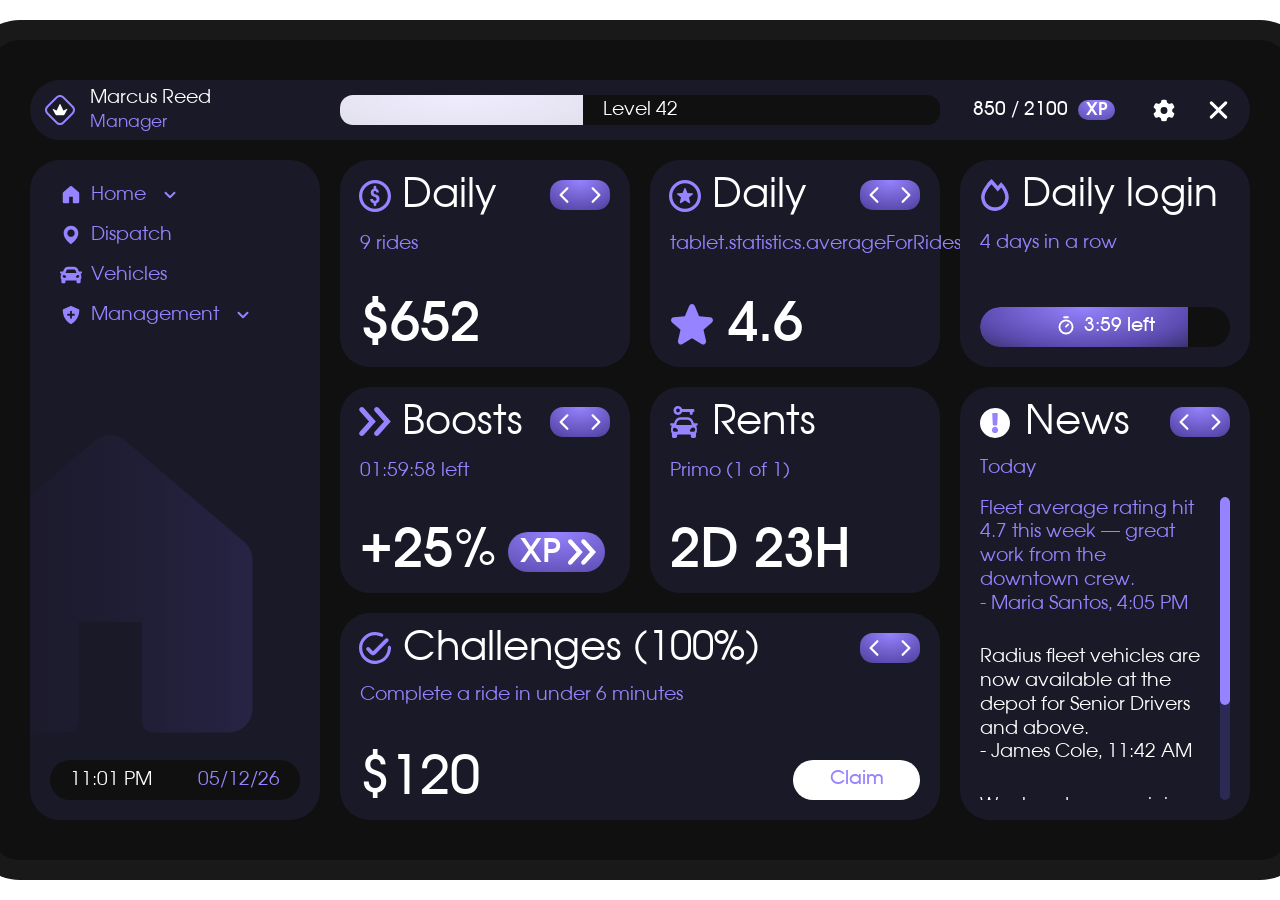
==== commit 9fc94807: "Add files via upload" ====
--- a/index.html
+++ b/index.html
@@ -5,16 +5,16 @@
     <link rel="icon" type="image/svg+xml" href="/src/favicon.svg" />
     <meta name="viewport" content="width=device-width, initial-scale=1.0" />
     <title>Mosoto Taxi Job</title>
-    <script type="module" crossorigin src="./assets/misc-CGiV2JIN.js"></script>
+    <script type="module" crossorigin src="./assets/browserPreviewMode-3MO8dCfu.js"></script>
     <script type="module" crossorigin src="./assets/heroui-BnVSCtMx.js"></script>
     <script type="module" crossorigin src="./assets/react-vendor-Wy4yNGkq.js"></script>
     <script type="module" crossorigin src="./assets/react-icons-B0icOjft.js"></script>
     <script type="module" crossorigin src="./assets/motion-DtIc95KP.js"></script>
     <script type="module" crossorigin src="./assets/dnd-kit-Bh7pgc5P.js"></script>
     <script type="module" crossorigin src="./assets/leaflet-DrnFszFJ.js"></script>
-    <script type="module" crossorigin src="./assets/main-CW1cjLNZ.js"></script>
+    <script type="module" crossorigin src="./assets/main-DtO4YHST.js"></script>
+    <link rel="stylesheet" crossorigin href="./assets/main-DEquxN37.css">
     <link rel="stylesheet" crossorigin href="./assets/leaflet-C3YX7OBR.css">
-    <link rel="stylesheet" crossorigin href="./assets/main-DEquxN37.css">
   </head>
   <body>
     <div id="root"></div>
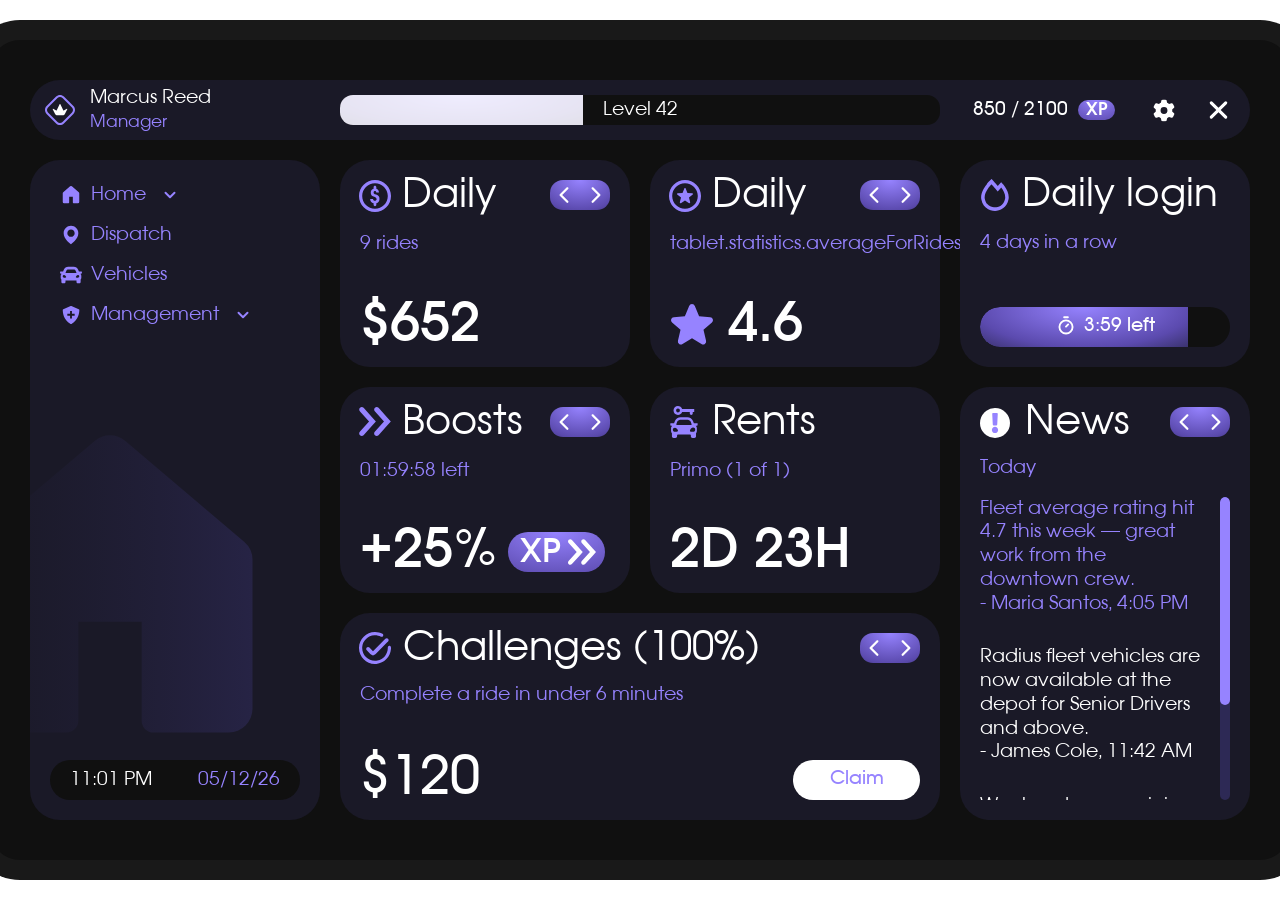
==== commit b408842e: "Add files via upload" ====
--- a/index.html
+++ b/index.html
@@ -5,14 +5,14 @@
     <link rel="icon" type="image/svg+xml" href="/src/favicon.svg" />
     <meta name="viewport" content="width=device-width, initial-scale=1.0" />
     <title>Mosoto Taxi Job</title>
-    <script type="module" crossorigin src="./assets/browserPreviewMode-3MO8dCfu.js"></script>
+    <script type="module" crossorigin src="./assets/misc-CGiV2JIN.js"></script>
     <script type="module" crossorigin src="./assets/heroui-BnVSCtMx.js"></script>
     <script type="module" crossorigin src="./assets/react-vendor-Wy4yNGkq.js"></script>
     <script type="module" crossorigin src="./assets/react-icons-B0icOjft.js"></script>
     <script type="module" crossorigin src="./assets/motion-DtIc95KP.js"></script>
     <script type="module" crossorigin src="./assets/dnd-kit-Bh7pgc5P.js"></script>
     <script type="module" crossorigin src="./assets/leaflet-DrnFszFJ.js"></script>
-    <script type="module" crossorigin src="./assets/main-DtO4YHST.js"></script>
+    <script type="module" crossorigin src="./assets/main-CW1cjLNZ.js"></script>
     <link rel="stylesheet" crossorigin href="./assets/main-DEquxN37.css">
     <link rel="stylesheet" crossorigin href="./assets/leaflet-C3YX7OBR.css">
   </head>
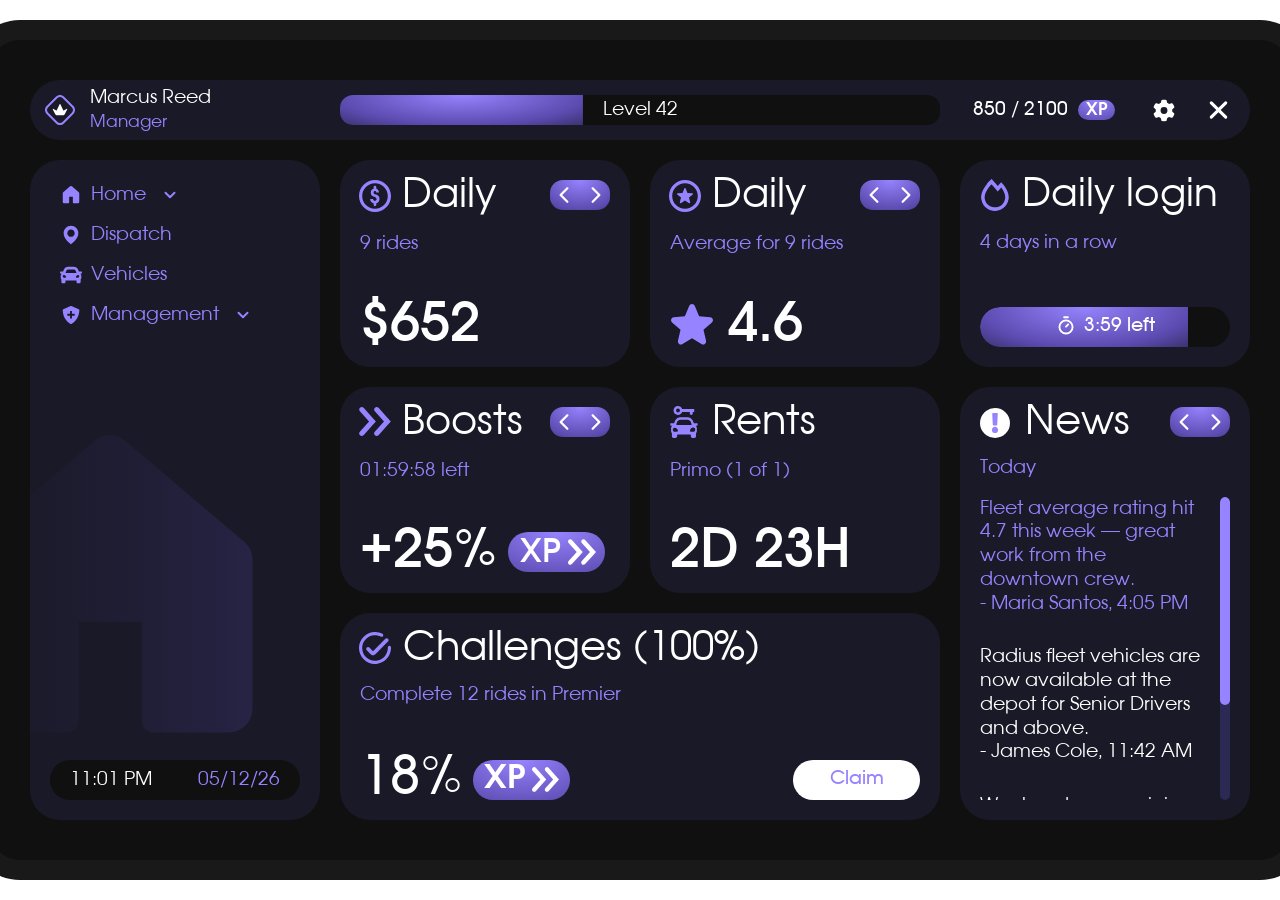
==== commit abb4e1f5: "Add files via upload" ====
--- a/index.html
+++ b/index.html
@@ -12,9 +12,9 @@
     <script type="module" crossorigin src="./assets/motion-DtIc95KP.js"></script>
     <script type="module" crossorigin src="./assets/dnd-kit-Bh7pgc5P.js"></script>
     <script type="module" crossorigin src="./assets/leaflet-DrnFszFJ.js"></script>
-    <script type="module" crossorigin src="./assets/main-CW1cjLNZ.js"></script>
+    <script type="module" crossorigin src="./assets/main-C2RV3iPS.js"></script>
+    <link rel="stylesheet" crossorigin href="./assets/leaflet-C3YX7OBR.css">
     <link rel="stylesheet" crossorigin href="./assets/main-DEquxN37.css">
-    <link rel="stylesheet" crossorigin href="./assets/leaflet-C3YX7OBR.css">
   </head>
   <body>
     <div id="root"></div>
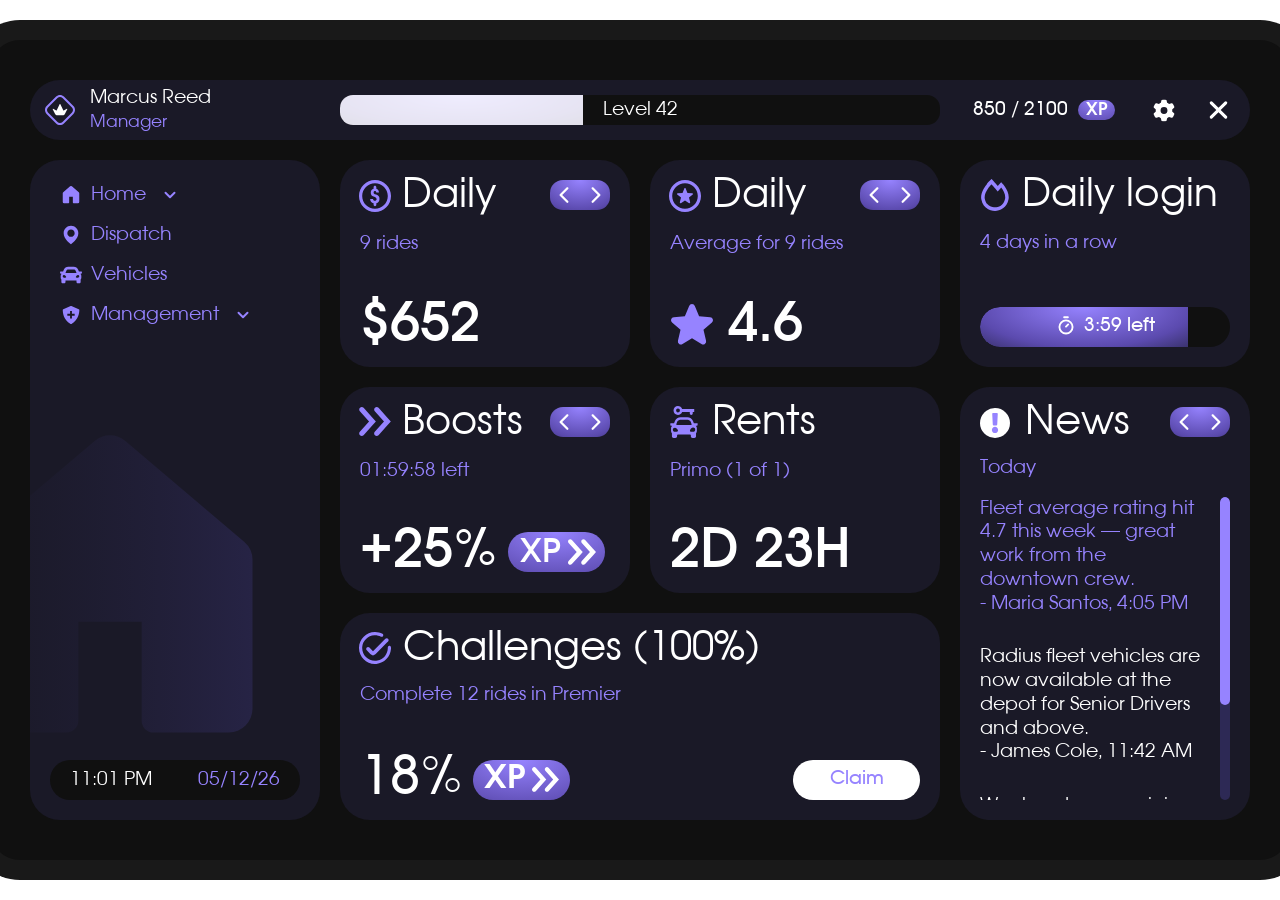
==== commit 5c96e5cb: "Add files via upload" ====
--- a/index.html
+++ b/index.html
@@ -5,16 +5,16 @@
     <link rel="icon" type="image/svg+xml" href="/src/favicon.svg" />
     <meta name="viewport" content="width=device-width, initial-scale=1.0" />
     <title>Mosoto Taxi Job</title>
-    <script type="module" crossorigin src="./assets/misc-CGiV2JIN.js"></script>
+    <script type="module" crossorigin src="./assets/browserPreviewMode-xDjlmL1i.js"></script>
     <script type="module" crossorigin src="./assets/heroui-BnVSCtMx.js"></script>
     <script type="module" crossorigin src="./assets/react-vendor-Wy4yNGkq.js"></script>
     <script type="module" crossorigin src="./assets/react-icons-B0icOjft.js"></script>
     <script type="module" crossorigin src="./assets/motion-DtIc95KP.js"></script>
     <script type="module" crossorigin src="./assets/dnd-kit-Bh7pgc5P.js"></script>
     <script type="module" crossorigin src="./assets/leaflet-DrnFszFJ.js"></script>
-    <script type="module" crossorigin src="./assets/main-C2RV3iPS.js"></script>
+    <script type="module" crossorigin src="./assets/main-CtfQTeuZ.js"></script>
+    <link rel="stylesheet" crossorigin href="./assets/main-lMVyAC37.css">
     <link rel="stylesheet" crossorigin href="./assets/leaflet-C3YX7OBR.css">
-    <link rel="stylesheet" crossorigin href="./assets/main-DEquxN37.css">
   </head>
   <body>
     <div id="root"></div>
--- a/assets/main-lMVyAC37.css
+++ b/assets/main-lMVyAC37.css
@@ -0,0 +1 @@
+.nui-wrapper{text-align:center;height:100%;display:flex;justify-content:center;align-items:center;overflow:hidden;overflow-x:hidden;overflow-y:hidden}pre{counter-reset:line-numbering;background:#2c3e50;padding:12px 0 14px;color:#ecf0f1;line-height:140%}.popup-thing{background:#282c34;border-radius:10px;width:500px;height:400px;display:flex;justify-content:center;align-items:center;color:#fff}@font-face{font-family:Involve;src:url(./Involve-Regular-t821o5Gy.ttf) format("truetype");font-weight:400;font-style:normal}@font-face{font-family:Involve;src:url(./Involve-Medium-CPLfwZ-D.ttf) format("truetype");font-weight:500;font-style:normal}@font-face{font-family:Involve;src:url(./Involve-SemiBold-_-3SNJtF.ttf) format("truetype");font-weight:600;font-style:normal}@font-face{font-family:Involve;src:url(./Involve-Bold-Lkm7HVSs.ttf) format("truetype");font-weight:700;font-style:normal}:root{--tp-main-highlight: #9683ff;--tp-second-highlight: #5b4aae;--tp-panel-containers: #2d2955;--tp-panels: #1a1927;--tp-background: #101010;--tp-white: #ffffff;--tablet-main-highlight: #9683ff;--tablet-second-highlight: #5b4aae;--tablet-panels: #1a1927;--tablet-background: #101010;--tablet-panel-containers: #2d2955;--tablet-white: #ffffff;--tablet-panel-containers-40: rgba(45, 41, 85, .4);--tablet-main-highlight-medium: #5b4aae;--tablet-menu-hover-fill: #2d2955;--tablet-filters-dropdowns-secondary-highlight: #5b4aae;--tablet-vehicle-background-gradient: radial-gradient( circle at center, #2d2955 0%, #1a1927 100% );--tablet-reward-badge-top-gradient: radial-gradient( circle at 50% 42%, #2d2955 0%, #1a1927 100% );--tablet-left-content-box-gradient: radial-gradient( ellipse 90% 110% at 50% 0%, #2d2955 0%, #1a1927 100% );--tablet-gradient-highlight-1: radial-gradient( ellipse 80% 155% at 50% 0%, #9683ff 0%, #5b4aae 65%, #2d2955 100% );--tablet-gradient-highlight-2: radial-gradient( ellipse 80% 155% at 50% 0%, #9683ff 0%, #5b4aae 65%, #2d2955 100% );--tablet-gradient-highlight-3: radial-gradient( ellipse 80% 155% at 50% 0%, #9683ff 0%, #5b4aae 65%, #2d2955 100% );--tablet-gradient-highlight-4: radial-gradient( ellipse 80% 155% at 50% 0%, #9683ff 0%, #5b4aae 65%, #2d2955 100% );--tablet-gradient-highlight-5: radial-gradient( ellipse 80% 155% at 50% 0%, #9683ff 0%, #5b4aae 48%, #2d2955 100% );--tablet-gradient-border-rim: radial-gradient( ellipse 42% 18% at 50% 0%, rgba(255, 255, 255, .8) 0%, rgba(255, 255, 255, .42) 40%, rgba(255, 255, 255, .06) 65%, transparent 82% );--tablet-control-pill-gradient: var(--tablet-gradient-highlight-2);--tablet-map-highlight-gradient: linear-gradient( to top, var(--tablet-main-highlight) 0%, transparent 100% );--tablet-map-highlight-gradient-lateral: linear-gradient( to right, var(--tablet-main-highlight) 0%, rgba(150, 131, 255, .35) 42%, transparent 100% );--tablet-dispatch-bar-gradient: linear-gradient( 90deg, var(--tablet-main-highlight) 0%, #ffffff 100% );--tablet-vehicle-stats-bar-gradient: linear-gradient( 90deg, #9683ff 0%, #ffffff 100% );--tablet-reward-badge-outer-tint: rgba(150, 131, 255, .9);--tablet-levels-panel-overlay: rgba(16, 16, 16, .88);--tablet-settings-selected-ring: rgba(255, 255, 255, .25);--tablet-notification-card-shadow: 0 12px 40px rgba(16, 16, 16, .52);--tablet-notification-progress-overlay: rgba(255, 255, 255, .8);--tablet-highlight-top: #9683ff;--tablet-highlight-mid: #5b4aae}[data-tablet-theme="1"]{--tp-main-highlight: #FF6161;--tp-second-highlight: #B44848;--tp-panel-containers: #432627;--tp-panels: #1A1515;--tp-background: #101010;--tp-white: #ffffff}[data-tablet-theme="2"]{--tp-main-highlight: #FFB855;--tp-second-highlight: #D06B40;--tp-panel-containers: #332721;--tp-panels: #191514;--tp-background: #101010;--tp-white: #ffffff}[data-tablet-theme="3"]{--tp-main-highlight: #D2BA31;--tp-second-highlight: #D49F0C;--tp-panel-containers: #333118;--tp-panels: #1A1915;--tp-background: #101010;--tp-white: #ffffff}[data-tablet-theme="4"]{--tp-main-highlight: #6FD0AE;--tp-second-highlight: #328288;--tp-panel-containers: #243A42;--tp-panels: #161819;--tp-background: #101010;--tp-white: #ffffff}[data-tablet-theme="5"]{--tp-main-highlight: #5E80FF;--tp-second-highlight: #3F4BCA;--tp-panel-containers: #23254D;--tp-panels: #171721;--tp-background: #101010;--tp-white: #ffffff}[data-tablet-theme="6"]{--tp-main-highlight: #9683FF;--tp-second-highlight: #5B4AAE;--tp-panel-containers: #2D2955;--tp-panels: #1A1927;--tp-background: #101010;--tp-white: #ffffff}[data-tablet-theme="7"]{--tp-main-highlight: #FF8DD5;--tp-second-highlight: #915BA7;--tp-panel-containers: #3D2E53;--tp-panels: #1A1A1A;--tp-background: #101010;--tp-white: #ffffff}[data-tablet-theme="8"]{--tp-main-highlight: #D2C852;--tp-second-highlight: #FE4E96;--tp-panel-containers: #462935;--tp-panels: #1C1417;--tp-background: #101010;--tp-white: #ffffff}[data-tablet-theme="9"]{--tp-main-highlight: #90BE59;--tp-second-highlight: #365788;--tp-panel-containers: #273452;--tp-panels: #181B1B;--tp-background: #101010;--tp-white: #ffffff}[data-tablet-theme="10"]{--tp-main-highlight: #FF4A83;--tp-second-highlight: #346BB4;--tp-panel-containers: #293255;--tp-panels: #191A22;--tp-background: #101010;--tp-white: #ffffff}[data-tablet-theme="11"]{--tp-main-highlight: #D4B55D;--tp-second-highlight: #8C5F4B;--tp-panel-containers: #362B2C;--tp-panels: #1C1918;--tp-background: #101010;--tp-white: #ffffff}[data-tablet-theme="12"]{--tp-main-highlight: #DBB853;--tp-second-highlight: #715593;--tp-panel-containers: #2D2536;--tp-panels: #1C1920;--tp-background: #101010;--tp-white: #ffffff}[data-tablet-theme="13"]{--tp-main-highlight: #52E9EE;--tp-second-highlight: #BC3A5C;--tp-panel-containers: #213131;--tp-panels: #15181A;--tp-background: #101010;--tp-white: #ffffff}[data-tablet-theme="14"]{--tp-main-highlight: #989898;--tp-second-highlight: #595959;--tp-panel-containers: #313131;--tp-panels: #1A1A1A;--tp-background: #101010;--tp-white: #ffffff}[data-tablet-theme="15"]{--tp-main-highlight: #FFD358;--tp-second-highlight: #299AB3;--tp-panel-containers: #192B2F;--tp-panels: #141616;--tp-background: #101010;--tp-white: #ffffff}:root{--theme-color: #977aef}._container_1851y_7{background-color:transparent;font-family:Involve,sans-serif;font-weight:600;padding:14px;user-select:none;-webkit-user-select:none;-moz-user-select:none;-ms-user-select:none;position:absolute;bottom:49px;right:26px;overflow:hidden;pointer-events:auto;transform:translateZ(0);-webkit-backface-visibility:hidden;backface-visibility:hidden}._container_1851y_7 *{user-select:none;-webkit-user-select:none;-moz-user-select:none;-ms-user-select:none}._container_1851y_7>*{position:relative;z-index:1}._historyIconWrapper_1851y_39{position:relative;width:35px;height:35px;display:flex;align-items:center;justify-content:center}._historyIconRing_1851y_48{position:absolute;top:0;left:-1px;width:100%;height:100%;clip-path:circle(50% at 50% 50%);-webkit-mask-image:radial-gradient(circle at 57% 50%,transparent 26.5%,black 25%);mask-image:radial-gradient(circle at 57% 50%,transparent 26.5%,black 25%);transform-origin:56% 50%}._historyIconCenter_1851y_59{position:absolute;top:-3%;left:-1px;width:100%;height:100%;clip-path:polygon(60% 0%,100% 0%,100% 100%,20% 100%);-webkit-mask-image:radial-gradient(circle at center,black 35%,transparent 35%);mask-image:radial-gradient(circle at center,black 35%,transparent 35%);z-index:1}._historyIconAnimate_1851y_70{animation:_historyIconPulse_1851y_1 1.2s linear}._historyIconCenterAnimate_1851y_74{animation:_historyIconCenterPulse_1851y_1 1.2s linear}@keyframes _historyIconPulse_1851y_1{0%{transform:scale(1) rotate(0)}50%{transform:scale(1.2) rotate(-180deg)}to{transform:scale(1) rotate(-360deg)}}@keyframes _historyIconCenterPulse_1851y_1{0%{transform:scale(1)}50%{transform:scale(1.2)}to{transform:scale(1)}}._taximeterBrowserFit_1851y_108{zoom:min(calc(100vw / 620 * .98),.196vh);filter:none}@supports not (zoom: 1){._taximeterBrowserFit_1851y_108{transform:translate(-50%,-50%) scale(min(calc(100vw / 620 * .98),.196vh))}}._taximeterImageWrapper_1851y_119{position:fixed;display:inline-block;z-index:50;user-select:none;-webkit-user-select:none;-moz-user-select:none;-ms-user-select:none;isolation:isolate;-webkit-font-smoothing:antialiased}._taximeterImageWrapper_1851y_119 *{user-select:none;-webkit-user-select:none;-moz-user-select:none;-ms-user-select:none;-webkit-backface-visibility:hidden;backface-visibility:hidden}._taximeterImageWrapper_1851y_119[data-theme-changing=true] *{transition:none!important}._taximeterImage_1851y_119{display:block;max-width:100.5%;width:100.5%;height:auto;object-fit:contain;pointer-events:none}._receiptSlot_1851y_153{position:absolute;width:155px;height:230px;right:-19px;top:28px;transform:translate(-50%) translateZ(0);overflow:hidden;pointer-events:none;z-index:60;filter:drop-shadow(0 4px 12px rgba(0,0,0,.4)) drop-shadow(0 8px 24px rgba(0,0,0,.3)) drop-shadow(0 12px 36px rgba(0,0,0,.2))}._receiptPaper_1851y_167{width:155px;height:230px;background:linear-gradient(135deg,#d9d9d9,#fff,#d9d9d9);border-radius:1px;transform-style:preserve-3d;transform-origin:center center;position:relative}._receiptContent_1851y_178{padding:8px 10px;color:#1d1d1d;height:100%;box-sizing:border-box;position:relative;display:flex;flex-direction:column;align-items:center;font-family:Involve,sans-serif;z-index:1}._receiptContent_1851y_178>*{position:relative;z-index:1}._receiptContent_1851y_178:before{content:"";position:absolute;top:0;left:0;width:100%;height:34px;background:linear-gradient(to bottom,#00000080,#00000040 24%,#0000);pointer-events:none;z-index:0}._receiptTitle_1851y_212{font-size:18px;font-weight:600;line-height:1;max-width:100%;overflow:visible;white-space:nowrap}._receiptCompany_1851y_221{font-size:12px;font-weight:600;white-space:nowrap;width:100%;min-width:0;max-width:100%;align-self:stretch;box-sizing:border-box;overflow:hidden;text-overflow:ellipsis;padding-bottom:2px;text-align:center}._receiptCompany_1851y_221+._receiptDashes_1851y_237{margin-top:6px}._receiptDashes_1851y_237{margin-top:10px;display:flex;gap:2px;width:100%;align-items:center}._dash_1851y_250{display:inline-block;width:4px;flex-shrink:0;height:1px;background-color:#1d1d1d}._dash_1851y_250:first-child{margin-left:0}._dash_1851y_250:last-child{margin-right:0}._receiptRow_1851y_266{display:flex;justify-content:space-between;align-items:center;width:100%;max-width:100%;overflow:visible;margin-top:2.5px}._receiptDashes_1851y_237+._receiptRow_1851y_266{margin-top:10px}._receiptLabel_1851y_281{font-weight:600;font-size:12px;line-height:1;white-space:nowrap}._receiptPrice_1851y_288{font-weight:600;font-size:12px;line-height:1;letter-spacing:.07em}._receiptPrice_1851y_288:first-letter{letter-spacing:0;margin-right:1px;display:inline-block}._receiptLabelGray_1851y_301{font-weight:600;font-size:12px;line-height:1;color:#7a7a7a;white-space:nowrap}._receiptPriceGray_1851y_309{font-weight:600;font-size:12px;line-height:1;color:#7a7a7a}._receiptTotal_1851y_316{margin-top:8px;line-height:1}._receiptTotalLabel_1851y_321{font-size:15px;font-weight:600;color:#1d1d1d;line-height:1}._receiptTotalPrice_1851y_328{margin-top:1px;line-height:1}._receiptTotalPrice_1851y_328 span{font-size:26px;font-weight:600;color:#1d1d1d;line-height:1}._receiptFooter_1851y_340{margin-top:6px;margin-bottom:0;display:flex;justify-content:space-between;align-items:center;width:100%}._receiptDate_1851y_349,._receiptTime_1851y_350{font-size:12px;font-weight:600;color:#1d1d1d;line-height:1}._hidden_1851y_357{display:none!important}._mainContent_1851y_361{position:absolute;top:38px;left:8px;right:8px;bottom:35px;display:flex;flex-direction:column;align-items:center;justify-content:center;gap:12px;z-index:10}._navigationRow_1851y_377{position:absolute;bottom:8px;left:0;right:0;display:flex;align-items:center;justify-content:space-between;width:100%;gap:0;padding:0;z-index:10}._leftInfoContainer_1851y_391{background-color:var(--theme-rgba-15, rgba(151, 122, 239, .15));border-radius:0 .5rem .5rem 0;padding:10px 16px;height:32px;display:flex;align-items:center;justify-content:flex-start;gap:6px;width:120px;margin-left:0;transform:translateZ(0)}._rightInfoContainer_1851y_405{background-color:var(--theme-rgba-15, rgba(151, 122, 239, .15));border-radius:.5rem 0 0 .5rem;padding:10px 16px;height:32px;display:flex;align-items:center;justify-content:center;gap:8px;width:120px;margin-right:0;transform:translateZ(0)}._infoText_1851y_419{color:var(--theme-color);font-family:Involve,sans-serif;font-weight:600;font-size:17px;letter-spacing:1px;line-height:1}._infoIcon_1851y_428{color:var(--theme-color);font-size:15px;width:15px;height:15px;flex-shrink:0}._statusDot_1851y_436{width:11px;height:11px;box-shadow:inset 0 0 0 1.5px var(--theme-color);border-radius:50%;background-color:transparent;flex-shrink:0;transform:translateZ(0)}._navButtonsContainer_1851y_446{display:flex;gap:8px;align-items:center;margin-left:16px;margin-right:16px}._navButton_1851y_446{width:32px;height:32px;border:none;box-shadow:inset 0 0 0 1.5px var(--theme-color);border-radius:.375rem;background-color:transparent;display:flex;align-items:center;justify-content:center;cursor:pointer;padding:0;transition:background-color .2s,box-shadow .2s,transform .2s;transform:translateZ(0)}._navButton_1851y_446:hover:not(._navButtonActive_1851y_470){background-color:var(--theme-rgba-25, rgba(151, 122, 239, .25));box-shadow:inset 0 0 0 1.5px var(--theme-rgba-80, rgba(151, 122, 239, .8))}._navButtonActive_1851y_470,._navButtonActive_1851y_470:hover{background-color:var(--theme-color);box-shadow:inset 0 0 0 1.5px var(--theme-color)}._navButtonIcon_1851y_485{color:var(--theme-color);font-size:17px;width:17px;height:17px;transition:transform .3s ease}._navButton_1851y_446:hover ._navButtonIcon_1851y_485{transform:rotate(15deg)}._navButtonActive_1851y_470 ._navButtonIcon_1851y_485{color:#08090a}._sidebar_1851y_501{position:absolute;left:14px;top:14px;bottom:14px;display:flex;flex-direction:column;justify-content:space-between;z-index:20;transform:translateZ(0)}._sidebarButton_1851y_513{width:62px;height:62px;border:none;box-shadow:inset 0 0 0 1.5px var(--theme-color);border-radius:17px;background-color:var(--theme-rgba-15, rgba(151, 122, 239, .15));display:flex;align-items:center;justify-content:center;cursor:pointer;padding:0;transition:box-shadow .2s,background-color .2s;transform:translateZ(0)}._sidebarButton_1851y_513:hover:not(._sidebarButtonActive_1851y_529){box-shadow:inset 0 0 0 1.5px var(--theme-hover-border-color, #4d3e7b)}._sidebarButtonActive_1851y_529,._sidebarButtonActive_1851y_529:hover{background-color:var(--theme-color);box-shadow:inset 0 0 0 1.5px var(--theme-color)}._sidebarButtonIcon_1851y_543{color:var(--theme-color);font-size:36px;transition:transform .3s ease}._sidebarButton_1851y_513:hover ._sidebarButtonIcon_1851y_543{transform:scale(1.15)}[data-taximeter-hover-enabled=false] ._navButton_1851y_446:hover:not(._navButtonActive_1851y_470){background-color:transparent;box-shadow:inset 0 0 0 1.5px var(--theme-color)}[data-taximeter-hover-enabled=false] ._navButton_1851y_446:hover ._navButtonIcon_1851y_485{transform:none}[data-taximeter-hover-enabled=false] ._sidebarButton_1851y_513:hover:not(._sidebarButtonActive_1851y_529){background-color:var(--theme-rgba-15, rgba(151, 122, 239, .15));box-shadow:inset 0 0 0 1.5px var(--theme-color)}[data-taximeter-hover-enabled=false] ._sidebarButton_1851y_513:hover ._sidebarButtonIcon_1851y_543{transform:none}._sidebarButtonActive_1851y_529 ._sidebarButtonIcon_1851y_543{color:#1c1a22}._statusBar_1wy29_1{position:absolute;top:14px;left:84px;right:14px;height:32px;border-radius:14px;overflow:hidden;background-color:var(--theme-rgba-15, rgba(151, 122, 239, .15));display:flex;align-items:center;justify-content:space-between;padding:0 14px;color:var(--theme-color);font-family:Involve,sans-serif;font-size:19px;font-weight:600;letter-spacing:1px;z-index:10;line-height:1;box-sizing:border-box;box-shadow:inset 0 0 0 1.5px transparent;transition:box-shadow .5s ease;backface-visibility:hidden;transform:translateZ(0)}._statusBarBusy_1wy29_29{box-shadow:inset 0 0 0 1.5px var(--theme-color)}._statusItem_1wy29_33{display:flex;align-items:center;gap:8px}._statusDot_1wy29_39{width:17px;height:17px;border-radius:50%;background-color:transparent;border:none;box-shadow:inset 0 0 0 1.5px var(--theme-color);flex-shrink:0;display:inline-block;position:relative;overflow:visible;transform:translateZ(0);-webkit-backface-visibility:hidden;backface-visibility:hidden}._statusDotFill_1wy29_55{position:absolute;top:0;left:0;width:100%;height:100%;border-radius:50%;background-color:var(--theme-color);transform-origin:center center}._statusDotRing_1wy29_66{position:absolute;top:0;left:0;width:100%;height:100%;border-radius:50%;box-shadow:inset 0 0 0 1.5px var(--theme-color);animation:_ping_1wy29_1 1.5s cubic-bezier(0,0,.2,1) infinite;transform-origin:center center}@keyframes _ping_1wy29_1{0%{transform:scale(1);opacity:1}75%,to{transform:scale(1.8);opacity:0}}._statusText_1wy29_92{font-weight:600;line-height:1;display:inline-block;transform:translateY(-.5px)}._time_1wy29_99,._ampm_1wy29_105{font-weight:600;line-height:1;transform:translateY(-.5px)}._receiptIcon_1wy29_111{font-size:17px;width:17px;height:17px;flex-shrink:0;color:var(--theme-color)}._receiptNumber_1wy29_119{font-weight:600;line-height:1;transform:translateY(-.5px)}._statusPrice_1wy29_125{display:flex;align-items:center;gap:0;color:var(--theme-color);font-size:19px;font-family:Involve,sans-serif;font-weight:600;letter-spacing:1px;line-height:1;transform:translateY(-.5px)}._statusPriceChar_1wy29_138{display:inline-block;position:relative;overflow:hidden}._statusDigitSlot_1wy29_145{position:relative;display:inline-block;overflow:hidden;line-height:1;height:1em;vertical-align:baseline}._statusDigitMeasure_1wy29_155{display:inline-block;visibility:hidden;line-height:1}._statusDigitVisible_1wy29_162{position:absolute;top:0;left:0;line-height:1;transform:translateZ(0);will-change:transform,opacity}._statusDigitOld_1wy29_171{position:absolute;top:0;left:0;line-height:1;transform:translateZ(0);animation:_statusDigitOldOut_1wy29_1 .35s ease-out forwards;will-change:transform,opacity}._statusDigitNew_1wy29_181{position:absolute;top:0;left:0;line-height:1;transform:translate3d(0,-100%,0);animation:_statusDigitNewIn_1wy29_1 .35s ease-out forwards;will-change:transform,opacity}@keyframes _statusDigitOldOut_1wy29_1{0%{transform:translateZ(0);opacity:1}to{transform:translate3d(0,100%,0);opacity:0}}@keyframes _statusDigitNewIn_1wy29_1{0%{transform:translate3d(0,-100%,0);opacity:0}to{transform:translateZ(0);opacity:1}}@keyframes _pulse_1wy29_1{0%,to{opacity:1}50%{opacity:.5}}._navigationBar_118bc_1{display:flex;gap:8px;margin-top:25px;margin-bottom:5px}._navButton_118bc_8{flex:1;display:flex;align-items:center;justify-content:center;gap:4px;padding:0 6px;height:27px;background-color:var(--theme-rgba-15, rgba(151, 122, 239, .15));border:none;border-radius:.375rem;color:var(--theme-color);font-family:Involve,sans-serif;font-weight:600;font-size:15px;cursor:pointer;transition:background-color .2s;line-height:1;transform:translateZ(0);-webkit-backface-visibility:hidden;backface-visibility:hidden}._navButton_118bc_8:hover{background-color:var(--theme-rgba-20, rgba(151, 122, 239, .2))}._navButton_118bc_8._active_118bc_35{background-color:var(--theme-color);color:#000}._navButton_118bc_8._active_118bc_35 ._icon_118bc_40{color:#000}._icon_118bc_40{color:var(--theme-color);width:16px;height:16px;flex-shrink:0;display:block}._ripple_118bc_52{position:absolute;border-radius:50%;background:var(--theme-rgba-60, rgba(151, 122, 239, .6));transform:scale(0);animation:_ripple-animation_118bc_1 .6s ease-out;width:20px;height:20px;margin-left:-10px;margin-top:-10px;pointer-events:none}@keyframes _ripple-animation_118bc_1{to{transform:scale(4);opacity:0}}._screenContainer_1778f_1{position:absolute;top:0;right:0;bottom:0;left:0;display:grid;grid-template-rows:auto 1fr auto;align-items:center;justify-items:center;padding:12px;box-sizing:border-box;border-radius:14px;overflow:hidden;isolation:isolate;contain:paint;transform:translateZ(0);backface-visibility:hidden}._statusInfoBar_1778f_22,._bottomInfoBar_1778f_29{display:flex;justify-content:space-between;align-items:center;color:var(--theme-color)}._centerContent_1778f_36{position:absolute;top:50%;left:50%;transform:translate(-50%,-50%);display:flex;flex-direction:column;align-items:center;justify-content:center;pointer-events:none}._priceGroup_1778f_48{display:flex;flex-direction:column;align-items:center;justify-content:center;gap:4px;line-height:1}._price_1778f_48{color:var(--theme-color);font-size:43px;font-family:Involve,sans-serif;font-weight:600;line-height:1;margin:0 -2px 0 0;letter-spacing:2px;transform:translateY(-2px)}._priceSection_1778f_70{display:flex;justify-content:center;align-items:center;width:100%;margin:0;padding:0;align-self:start}._bottomRow_1778f_80{display:flex;justify-content:center;align-items:center;width:100%;gap:20px;margin:0;padding:0;align-self:center}._bottomRow_1778f_80>div:nth-child(2){flex:0 0 auto}._addressSection_1778f_95{display:flex;justify-content:center;align-items:flex-end;width:100%;overflow:hidden;align-self:end}._addressText_1778f_104{color:var(--theme-color);font-size:18px;font-family:Involve,sans-serif;font-weight:600;letter-spacing:2px;line-height:1.2;white-space:nowrap;overflow:hidden;text-overflow:ellipsis}._statusText_1778f_118{color:var(--theme-color);font-size:18px;font-family:Involve,sans-serif;font-weight:600;letter-spacing:2px;line-height:1.2;white-space:nowrap;overflow:hidden;text-overflow:clip}._addressTextStack_1778f_132{position:relative;width:100%;display:flex;justify-content:center;align-items:flex-end;min-height:22px;padding:0;box-sizing:border-box;overflow:hidden}._addressTextStack_1778f_132 ._addressText_1778f_104,._addressTextStack_1778f_132 ._statusText_1778f_118{position:absolute;left:12px;right:12px;top:auto;bottom:-4px;text-align:center;will-change:transform,opacity;display:block}._addressTextStack_1778f_132 ._statusText_1778f_118{left:4px;right:4px;letter-spacing:1px}._timerSection_1778f_169{display:flex;align-items:center;gap:8px;color:var(--theme-color);flex:0 0 auto;width:80px;justify-content:flex-start}._timerText_1778f_179{color:var(--theme-color);font-size:18px;font-family:Involve,sans-serif;font-weight:600;letter-spacing:1px;text-align:left;display:inline-block;width:60px;line-height:1}._timerIcon_1778f_191{color:var(--theme-color);font-size:17px;width:17px;height:17px;flex-shrink:0}._distanceSection_1778f_199{display:flex;align-items:center;gap:8px;color:var(--theme-color);flex:0 0 auto;width:90px;justify-content:flex-start}._distanceIcon_1778f_209{color:var(--theme-color);font-size:17px;width:17px;height:17px;flex-shrink:0}._distanceText_1778f_217{color:var(--theme-color);font-size:18px;font-family:Involve,sans-serif;font-weight:600;letter-spacing:1px;text-align:left;display:inline-block;width:70px;line-height:1}._statusItem_1778f_229{display:flex;align-items:center;gap:6px}._icon_1778f_236{color:var(--theme-color);font-size:17px;width:15px;height:15px;flex-shrink:0;display:block}._timerItem_1778f_245{min-width:60px;justify-content:flex-end;text-align:right}._spacedElement_1778f_251{margin-left:-.2em}._tariffActive_1778f_255{color:#ff6969}._tariffItemActive_1778f_260{filter:none}._tariffItemActive_1778f_260>*{filter:none}._tariffContainer_1778f_268{display:flex;align-items:center;justify-content:center;padding:6px 20px;border:none;box-shadow:inset 0 0 0 1.5px var(--theme-color);border-radius:11px;height:24px;background-color:transparent}._tariffContainerFill_1778f_280{background-color:var(--theme-color);box-shadow:inset 0 0 0 1.5px var(--theme-color)}._tariffText_1778f_285{color:var(--theme-color);font-size:18px;font-family:Involve,sans-serif;font-weight:600;letter-spacing:2px;margin-right:-1px;line-height:1}._tariffContainerFill_1778f_280 ._tariffText_1778f_285{color:#08090a}._homeOverlay_1778f_299{position:absolute;top:0;left:0;right:0;bottom:0;transform:translateZ(0)}._contentContainer_1778f_308{position:absolute;left:84px;right:14px;top:55px;bottom:57px;background-color:var(--theme-rgba-15, rgba(151, 122, 239, .15));border-radius:14px;z-index:10;display:flex;align-items:center;justify-content:center;box-shadow:0 0 0 0 transparent;transition:box-shadow .4s ease;transform:translateZ(0);contain:paint}._contentContainerWithBorder_1778f_328{box-shadow:inset 0 0 0 1.5px var(--theme-color)}._contentMessage_1778f_332{color:var(--theme-color);font-size:18px;font-family:Involve,sans-serif;font-weight:600;text-align:center;line-height:1;display:flex;flex-direction:column;gap:4px}._startButton_1778f_344{position:absolute;left:84px;right:14px;height:34px;bottom:14px;background-color:var(--theme-rgba-15, rgba(151, 122, 239, .15));border:none;border-radius:14px;color:var(--theme-color);font-family:Involve,sans-serif;font-weight:600;font-size:19px;letter-spacing:2px;cursor:pointer;display:flex;align-items:center;justify-content:center;z-index:20;transition:background-color .3s ease,color .3s ease,box-shadow .3s ease;box-sizing:border-box;outline:none;padding:0;margin:0;box-shadow:inset 0 0 0 1.5px var(--theme-color);overflow:hidden;isolation:isolate;contain:paint;transform:translateZ(0);backface-visibility:hidden}._startButtonIdle_1778f_377,[data-taximeter-hover-enabled=true] ._startButtonIdle_1778f_377:hover,._startButtonIdle_1778f_377:active{font-weight:600}[data-taximeter-hover-enabled=true] ._startButton_1778f_344:hover:not(._startButtonOutline_1778f_389){background-color:var(--theme-color);color:#1c1a22}[data-taximeter-hover-enabled=true] ._startButton_1778f_344:hover:not(._startButtonOutline_1778f_389) ._startButtonText_1778f_394{color:#1c1a22}._startButton_1778f_344:disabled{cursor:default;opacity:.6}._startButtonOutline_1778f_389{background-color:var(--theme-rgba-15, rgba(151, 122, 239, .15));color:var(--theme-color);border:none;box-shadow:inset 0 0 0 1.5px var(--theme-color);transition:background-color .3s ease,color .3s ease,box-shadow .3s ease!important}[data-taximeter-hover-enabled=true] ._startButtonOutline_1778f_389:hover:not(._startButtonHoldFillActive_1778f_412){background-color:var(--theme-color);color:#1c1a22;box-shadow:inset 0 0 0 1.5px var(--theme-color)!important}[data-taximeter-hover-enabled=true] ._startButtonOutline_1778f_389:hover:not(._startButtonHoldFillActive_1778f_412) ._startButtonText_1778f_394{color:#1c1a22;background:none;-webkit-background-clip:unset;background-clip:unset;-webkit-text-fill-color:#1c1a22}[data-taximeter-hover-enabled=true] ._startButtonHoldFill_1778f_412._startButtonOutline_1778f_389:hover:not(._startButtonHoldFillActive_1778f_412) ._startButtonText_1778f_394{color:#1c1a22;background:none;-webkit-background-clip:unset;background-clip:unset;-webkit-text-fill-color:#1c1a22}._startButtonHoldFill_1778f_412._startButtonOutline_1778f_389{border-radius:14px;background-color:var(--theme-rgba-15, rgba(151, 122, 239, .15));border:none;box-shadow:inset 0 0 0 1.5px var(--theme-color)}._startButtonHoldFill_1778f_412._startButtonOutline_1778f_389:before{content:"";position:absolute;top:0;right:0;bottom:0;left:0;border-radius:14px 0 0 14px;background-color:var(--theme-color);transform-origin:left center;transform:scaleX(0);opacity:0;z-index:0;pointer-events:none;will-change:transform,opacity;backface-visibility:hidden;transform:translateZ(0) scaleX(0)}._startButtonHoldFillActive_1778f_412._startButtonOutline_1778f_389{background-color:var(--theme-rgba-15, rgba(151, 122, 239, .15))}._startButtonHoldFillActive_1778f_412._startButtonOutline_1778f_389:before{opacity:1;transform:translateZ(0) scaleX(var(--hold-fill-progress, 0));transition:transform .04s linear}._startButtonText_1778f_394{position:relative;z-index:1;color:var(--theme-color);transform:translateZ(0) translateY(-1px);will-change:transform;backface-visibility:hidden;-webkit-font-smoothing:antialiased;text-rendering:optimizeLegibility;line-height:1}._startButtonTextBreathing_1778f_483{animation:_startButtonTextBreathe_1778f_1 1.5s ease-out;transition:none;will-change:opacity}._startButtonTextClickFade_1778f_489{animation:_startButtonTextClickFade_1778f_489 .6s ease-in-out}._startButtonTextDark_1778f_493{color:#1c1a22}._startButtonTextBreathing_1778f_483{animation:_startButtonTextBreathe_1778f_1 1.5s ease-out}._paymentButtonsContainer_1778f_501{position:absolute;left:84px;right:14px;bottom:14px;display:flex;gap:10px;z-index:20}._paymentLeftSlot_1778f_511{flex:1;position:relative;display:flex;align-items:center;min-height:34px}._paymentLeftGroup_1778f_519{position:absolute;left:0;right:0;display:flex;gap:10px;align-items:center;will-change:transform,opacity}._paymentLeftCashCardRow_1778f_530{display:flex;gap:10px;align-items:center;flex:2 1 0;min-width:0}._paymentLeftCashCardRow_1778f_530 ._paymentButton_1778f_501{flex:1 1 0;min-width:0}._paymentLeftSlot_1778f_511 ._paymentButtonPaid_1778f_543{position:relative;will-change:transform,opacity;transition:background-color .2s,box-shadow .2s,color .2s}._paymentLeftGroup_1778f_519 ._paymentButtonPaid_1778f_543,._paymentLeftGroup_1778f_519 ._paymentButtonCancel_1778f_555{flex:1 1 0;min-width:0}._startButton_1778f_344[style*=transform]{transition:background-color .3s ease,color .3s ease,box-shadow .3s ease!important}._paymentButton_1778f_501{flex:1;height:34px;border:none;box-shadow:inset 0 0 0 1.5px var(--theme-color);border-radius:14px;background-color:var(--theme-rgba-15, rgba(151, 122, 239, .15));color:var(--theme-color);font-family:Involve,sans-serif;font-weight:600;font-size:15px;letter-spacing:1px;line-height:1;cursor:pointer;padding:10px;transition:opacity .4s ease,box-shadow .4s ease,background-color .2s,color .2s,transform .2s ease-in-out;display:flex;align-items:center;justify-content:center;gap:6px;box-sizing:border-box;transform:translateZ(0);-webkit-backface-visibility:hidden;backface-visibility:hidden}._paymentButtonActive_1778f_591{background-color:var(--theme-color);color:#1c1a22;font-weight:600;cursor:default;transition:opacity .4s ease,box-shadow .4s ease,background-color .2s,transform .2s ease-in-out}._paymentButtonPaid_1778f_543._paymentButtonActive_1778f_591{background-color:var(--theme-color)!important;color:#1c1a22!important}._paymentButtonActive_1778f_591 ._paymentButtonIcon_1778f_604{color:#1c1a22;transition:none}._paymentButtonPaid_1778f_543._paymentButtonActive_1778f_591 ._paymentButtonIcon_1778f_604{color:#1c1a22!important}._paymentButtonActive_1778f_591 ._paymentButtonText_1778f_613{color:#1c1a22;transition:none}._paymentButtonPaid_1778f_543._paymentButtonActive_1778f_591 ._paymentButtonText_1778f_613{color:#1c1a22!important}[data-taximeter-hover-enabled=true] ._paymentButtonActive_1778f_591:hover{background-color:var(--theme-color);color:#1c1a22;box-shadow:inset 0 0 0 1.5px var(--theme-color)}[data-taximeter-hover-enabled=true] ._paymentButtonPaid_1778f_543._paymentButtonActive_1778f_591:hover{background-color:var(--theme-color)!important;color:#1c1a22!important}[data-taximeter-hover-enabled=true] ._paymentButtonActive_1778f_591:hover ._paymentButtonIcon_1778f_604{color:#1c1a22}[data-taximeter-hover-enabled=true] ._paymentButtonPaid_1778f_543._paymentButtonActive_1778f_591:hover ._paymentButtonIcon_1778f_604{color:#1c1a22!important}[data-taximeter-hover-enabled=true] ._paymentButtonActive_1778f_591:hover ._paymentButtonText_1778f_613{color:#1c1a22}[data-taximeter-hover-enabled=true] ._paymentButtonPaid_1778f_543._paymentButtonActive_1778f_591:hover ._paymentButtonText_1778f_613{color:#1c1a22!important}._paymentButtonCancel_1778f_555{flex:1;padding:10px}._paymentButtonCancelFixed_1778f_654{width:118px;flex:0 0 118px;padding-bottom:10px;will-change:transform;backface-visibility:hidden}._paymentButtonCancelActive_1778f_663{background-color:var(--theme-color);color:#1c1a22;box-shadow:inset 0 0 0 1.5px var(--theme-color)}._paymentButtonCancelActive_1778f_663 ._paymentButtonIcon_1778f_604,._paymentButtonCancelActive_1778f_663 ._paymentButtonText_1778f_613{color:#1c1a22}._paymentButtonCancelActive_1778f_663 ._paymentButtonText_1778f_613{font-weight:600}._paymentButton_1778f_501:active:not(:disabled){transform:translateZ(0) scale(.98)}._paymentButton_1778f_501:disabled{opacity:.5;cursor:not-allowed}[data-taximeter-hover-enabled=true] ._paymentButton_1778f_501:hover{background-color:var(--theme-color);box-shadow:inset 0 0 0 1.5px var(--theme-color);color:#1c1a22}[data-taximeter-hover-enabled=true] ._paymentButton_1778f_501:hover ._paymentButtonIcon_1778f_604,[data-taximeter-hover-enabled=true] ._paymentButton_1778f_501:hover ._paymentButtonText_1778f_613{color:#1c1a22}._paymentButtonPaid_1778f_543{flex:1;height:34px;border:none;border-radius:14px;background-color:var(--theme-rgba-15, rgba(151, 122, 239, .15));color:var(--theme-color);font-family:Involve,sans-serif;font-weight:600;font-size:15px;letter-spacing:1px;line-height:1;cursor:pointer;padding:10px;transition:all .2s,transform .2s ease-in-out,box-shadow .3s ease;display:flex;align-items:center;justify-content:center;gap:6px;box-sizing:border-box;box-shadow:inset 0 0 0 1.5px var(--theme-color);transform:translateZ(0);-webkit-backface-visibility:hidden;backface-visibility:hidden}._paymentButtonPaid_1778f_543:active:not(:disabled){transform:translateZ(0) scale(.98)}._paymentButtonPaid_1778f_543:disabled{opacity:.8;cursor:default}[data-taximeter-hover-enabled=true] ._paymentButtonPaid_1778f_543:hover:not(._paymentButtonPaidHoldFillActive_1778f_736):not(._paymentButtonPaidScanningStopped_1778f_736):not(._paymentButtonPaidNoHover_1778f_736){background-color:var(--theme-color);box-shadow:inset 0 0 0 1.5px var(--theme-color);color:#1c1a22}[data-taximeter-hover-enabled=true] ._paymentButtonPaid_1778f_543:hover:not(._paymentButtonPaidHoldFillActive_1778f_736):not(._paymentButtonPaidScanningStopped_1778f_736):not(._paymentButtonPaidNoHover_1778f_736) ._paymentButtonIcon_1778f_604{color:#1c1a22}[data-taximeter-hover-enabled=true] ._paymentButtonPaid_1778f_543:hover:not(._paymentButtonPaidHoldFillActive_1778f_736):not(._paymentButtonPaidScanningStopped_1778f_736):not(._paymentButtonPaidNoHover_1778f_736) ._paymentButtonText_1778f_613{color:#1c1a22}._paymentButtonPaidNoHover_1778f_736{pointer-events:none;box-shadow:inset 0 0 0 0 transparent;cursor:default}._paymentButtonPaidHoldFill_1778f_736{border-radius:14px;background-color:var(--theme-rgba-15, rgba(151, 122, 239, .15));border:none;box-shadow:inset 0 0 0 1.5px var(--theme-color)}._paymentButtonPaidHoldFillActive_1778f_736{background-color:transparent;background-image:linear-gradient(to right,var(--theme-color) 0%,var(--theme-color) calc(var(--hold-fill-progress, 0) * 100%),var(--theme-rgba-15, rgba(151, 122, 239, .15)) calc(var(--hold-fill-progress, 0) * 100%),var(--theme-rgba-15, rgba(151, 122, 239, .15)) 100%);background-repeat:no-repeat;background-position:left center;background-size:100% 100%;transition:background .05s linear}._paymentButtonPaidHoldFill_1778f_736 ._paymentButtonText_1778f_613{background:linear-gradient(to right,#1c1a22 0%,#1c1a22 calc(var(--hold-text-progress, 0) * 100%),var(--theme-color) calc(var(--hold-text-progress, 0) * 100%),var(--theme-color) 100%);-webkit-background-clip:text;background-clip:text;-webkit-text-fill-color:transparent;color:transparent;transition:none}._scanningIconWrapper_1778f_791{position:relative;display:inline-flex;align-items:center;justify-content:center;width:17px;height:17px;flex:0 0 17px}._scanningIconWrapper_1778f_791 ._paymentButtonIcon_1778f_604{margin:0}._scanningIconBase_1778f_805{position:relative;z-index:1;color:var(--theme-color);display:block;width:17px;height:17px}._scanningIconWrapper_1778f_791 ._scanningIconFill_1778f_814{position:absolute;top:0;right:0;bottom:0;left:0;z-index:2;display:block;width:17px;height:17px;color:#1c1a22;mask:linear-gradient(to right,black 0%,black calc(var(--hold-icon-progress, 0) * 100%),transparent calc(var(--hold-icon-progress, 0) * 100%),transparent 100%);-webkit-mask:linear-gradient(to right,black 0%,black calc(var(--hold-icon-progress, 0) * 100%),transparent calc(var(--hold-icon-progress, 0) * 100%),transparent 100%);pointer-events:none}[data-taximeter-hover-enabled=true] ._paymentButtonPaidHoldFill_1778f_736:hover:not(._paymentButtonPaidHoldFillActive_1778f_736){background-color:var(--theme-color);box-shadow:inset 0 0 0 1.5px var(--theme-color);color:#1c1a22}[data-taximeter-hover-enabled=true] ._paymentButtonPaidHoldFill_1778f_736:hover:not(._paymentButtonPaidHoldFillActive_1778f_736) ._paymentButtonText_1778f_613{color:#1c1a22;background:none;-webkit-background-clip:unset;background-clip:unset;-webkit-text-fill-color:#1c1a22}[data-taximeter-hover-enabled=true] ._paymentButtonPaidHoldFill_1778f_736:hover:not(._paymentButtonPaidHoldFillActive_1778f_736) ._scanningIconWrapper_1778f_791 ._scanningIconBase_1778f_805,[data-taximeter-hover-enabled=true] ._paymentButtonPaidHoldFill_1778f_736:hover:not(._paymentButtonPaidHoldFillActive_1778f_736) ._scanningIconWrapper_1778f_791 ._scanningIconFill_1778f_814{color:#1c1a22}._paymentButtonPaidScanning_1778f_736{animation:_scanningPulse_1778f_1 2s ease-in-out infinite}._paymentButtonPaidScanningStopped_1778f_736{animation:none;box-shadow:inset 0 0 0 0 transparent;cursor:default}@keyframes _scanningPulse_1778f_1{0%,to{box-shadow:inset 0 0 0 1.5px var(--theme-color)}50%{box-shadow:inset 0 0 0 1.5px var(--theme-rgba-25, rgba(151, 122, 239, .25))}}._paymentButtonCancelDisabled_1778f_878{cursor:default;pointer-events:none;border:none;box-shadow:inset 0 0 0 0 transparent;transition:opacity .4s ease,box-shadow .4s ease}[data-taximeter-hover-enabled=true] ._paymentButtonCancelDisabled_1778f_878:hover{background-color:var(--theme-rgba-15, rgba(151, 122, 239, .15));box-shadow:inset 0 0 0 0 transparent;color:var(--theme-color)}[data-taximeter-hover-enabled=true] ._paymentButtonCancelDisabled_1778f_878:hover ._paymentButtonIcon_1778f_604,[data-taximeter-hover-enabled=true] ._paymentButtonCancelDisabled_1778f_878:hover ._paymentButtonText_1778f_613{color:var(--theme-color)}._paymentButtonIcon_1778f_604{font-size:17px;color:var(--theme-color);transition:color .2s}._paymentButtonIcon_1778f_604._checkIcon_1778f_906{font-size:18px;width:18px;height:18px}._spinnerIcon_1778f_912{width:17px;height:17px;color:var(--theme-color)}._refreshIcon_1778f_918{font-size:21px}._paymentButtonIconWrapper_1778f_922{display:inline-flex;align-items:center;justify-content:center}._paymentButtonCancel_1778f_555 ._paymentButtonIcon_1778f_604{font-size:18px;width:18px;height:18px;transform:translate(2px)}._paymentButtonText_1778f_613{color:var(--theme-color);font-weight:600;transition:color .2s}._ratingSection_1778f_941{position:absolute;top:0;left:0;right:0;bottom:0;width:100%;height:100%;display:flex;flex-direction:column;align-items:center;justify-content:center;z-index:1}._ratingTextContainer_1778f_956{display:flex;flex-direction:column;align-items:center;justify-content:center;gap:8px;text-align:center;padding:0 40px;max-width:100%;box-sizing:border-box}._ratingText_1778f_956{color:var(--theme-color);font-size:18px;font-family:Involve,sans-serif;font-weight:600;letter-spacing:2px;line-height:1.4}._ratingCirclesContainer_1778f_977{display:flex;align-items:center;justify-content:flex-start;gap:10px;flex:1;min-width:0}._ratingCircle_1778f_977{height:34px;border:none;box-shadow:inset 0 0 0 1.5px var(--theme-color);border-radius:14px;background-color:var(--theme-rgba-15, rgba(151, 122, 239, .15));color:var(--theme-color);font-family:Involve,sans-serif;font-weight:600;font-size:15px;cursor:pointer;display:flex;align-items:center;justify-content:center;transition:opacity .4s ease,box-shadow .4s ease;flex:1;padding:0;transform:translateZ(0);-webkit-backface-visibility:hidden;backface-visibility:hidden}[data-taximeter-hover-enabled=true] ._ratingCircle_1778f_977:hover:not(:disabled){background-color:var(--theme-color);color:#1c1a22}._ratingCircle_1778f_977:active:not(:disabled){transform:translateZ(0) scale(.98)}._ratingCircleActive_1778f_1017{background-color:var(--theme-color);color:#1c1a22;font-weight:600}._ratingCircleDisabled_1778f_1023{border:none;box-shadow:inset 0 0 0 0 transparent;cursor:default;opacity:.5;transition:opacity .4s ease,box-shadow .4s ease}[data-taximeter-hover-enabled=true] ._ratingCircleDisabled_1778f_1023:hover{background-color:transparent;color:var(--theme-color)}@keyframes _startButtonTextBreathe_1778f_1{0%{opacity:1}50%{opacity:0}to{opacity:1}}@keyframes _startButtonTextClickFade_1778f_489{0%{opacity:1}50%{opacity:0}to{opacity:1}}._startButtonHoldFill_1778f_412._startButtonOutline_1778f_389 ._startButtonText_1778f_394{background:linear-gradient(to right,#1c1a22 0%,#1c1a22 calc(var(--hold-text-progress, 0) * 100%),var(--theme-color) calc(var(--hold-text-progress, 0) * 100%),var(--theme-color) 100%);-webkit-background-clip:text;background-clip:text;-webkit-text-fill-color:transparent;color:transparent}@keyframes _pulse_1778f_1{0%,to{opacity:1}50%{opacity:.5}}._animatePulse_1778f_1090{animation:_pulse_1778f_1 3s ease-in-out infinite}@keyframes _finishPulse_1778f_1104{0%{opacity:.5}to{opacity:1}}._finishPulse_1778f_1104{animation:_finishPulse_1778f_1104 1.5s ease-out forwards!important;animation-iteration-count:1}._screenContainer_1778f_1._breathing_1778f_1112{box-shadow:none}._screenContainer_1778f_1._breathing_1778f_1112:before{content:"";position:absolute;top:0;right:0;bottom:0;left:0;border-radius:inherit;box-shadow:inset 0 0 0 1.5px var(--theme-color);pointer-events:none;z-index:0;opacity:0;transform:translateZ(0);backface-visibility:hidden;will-change:opacity;animation:_breathingRingOpacity_1778f_1 1.2s ease-out 3;animation-fill-mode:forwards}@keyframes _breathingRingOpacity_1778f_1{0%,to{opacity:0}50%{opacity:1}}._screenContainer_1778f_1._fadeOut_1778f_1144{animation:none;box-shadow:inset 0 0 0 0 transparent;transition:box-shadow .2s ease-out}._screenContainer_1778f_1._fadeOut_1778f_1144:before{animation:none!important;opacity:0!important;box-shadow:none}[data-taximeter-hover-enabled=false] ._startButton_1778f_344:hover:not(._startButtonOutline_1778f_389),[data-taximeter-hover-enabled=false] ._startButtonOutline_1778f_389:hover:not(._startButtonHoldFillActive_1778f_412){background-color:var(--theme-rgba-15, rgba(151, 122, 239, .15));color:var(--theme-color);box-shadow:inset 0 0 0 1.5px var(--theme-color)!important;transform:none!important}[data-taximeter-hover-enabled=false] ._startButton_1778f_344:hover ._startButtonText_1778f_394{color:var(--theme-color);background:none;-webkit-background-clip:unset;background-clip:unset;-webkit-text-fill-color:currentColor}[data-taximeter-hover-enabled=false] ._startButtonIdle_1778f_377:hover{font-weight:600}[data-taximeter-hover-enabled=false] ._paymentButton_1778f_501:hover,[data-taximeter-hover-enabled=false] ._paymentButtonPaid_1778f_543:hover,[data-taximeter-hover-enabled=false] ._ratingCircle_1778f_977:hover:not(:disabled){background-color:var(--theme-rgba-15, rgba(151, 122, 239, .15));color:var(--theme-color);box-shadow:inset 0 0 0 1.5px var(--theme-color);transform:none!important}[data-taximeter-hover-enabled=false] ._paymentButton_1778f_501:hover ._paymentButtonIcon_1778f_604,[data-taximeter-hover-enabled=false] ._paymentButton_1778f_501:hover ._paymentButtonText_1778f_613,[data-taximeter-hover-enabled=false] ._paymentButtonPaid_1778f_543:hover ._paymentButtonIcon_1778f_604,[data-taximeter-hover-enabled=false] ._paymentButtonPaid_1778f_543:hover ._paymentButtonText_1778f_613{color:var(--theme-color)}._historyOverlay_uuqox_1{position:absolute;top:0;left:0;right:0;bottom:0}._noRecordsContainer_uuqox_9{position:absolute;left:84px;right:30px;top:55px;bottom:14px;background-color:var(--theme-rgba-15, rgba(151, 122, 239, .15));border-radius:14px;z-index:10;display:flex;align-items:center;justify-content:center;transform:translateZ(0);-webkit-backface-visibility:hidden;backface-visibility:hidden;contain:paint}._noRecordsText_uuqox_29{color:var(--theme-color);font-size:18px;font-family:Involve,sans-serif;font-weight:600;text-align:center;line-height:1}._historyScrollContainer_uuqox_38{position:absolute;left:84px;right:30px;bottom:14px;height:166px;overflow-y:auto;overflow-x:hidden;z-index:10;transform:translateZ(0);scrollbar-width:none;-ms-overflow-style:none}._historyScrollContainer_uuqox_38::-webkit-scrollbar{display:none}._historyContainer_uuqox_61{position:relative;width:100%;height:78px;margin-bottom:10px;background-color:var(--theme-rgba-15, rgba(151, 122, 239, .15));border-radius:14px;overflow:hidden;padding:10px 14px;box-sizing:border-box;transform:translateZ(0);-webkit-backface-visibility:hidden;backface-visibility:hidden}._historyContainer_uuqox_61:last-child{margin-bottom:0}._historyScrollbar_uuqox_80{position:absolute;right:14px;top:55px;bottom:14px;width:8px;background-color:#1c1a22;border-radius:4px;z-index:10;transform:translateZ(0)}._historyScrollbarThumb_uuqox_93{position:absolute;top:0;left:0;right:0;height:31px;background-color:var(--theme-rgba-50, rgba(151, 122, 239, .5));border-radius:4px;cursor:grab;-webkit-user-select:none;user-select:none;transform:translateZ(0);-webkit-backface-visibility:hidden;backface-visibility:hidden}._historyScrollbarThumb_uuqox_93:active{cursor:grabbing}._title_uuqox_112{color:var(--theme-color);font-family:Involve,sans-serif;font-weight:600;font-size:27px;letter-spacing:2px;line-height:1}._text_uuqox_121{color:var(--theme-color);font-family:Involve,sans-serif;font-weight:600;font-size:17px;letter-spacing:1px;line-height:1}._printButton_uuqox_130{position:absolute;top:10px;left:14px;width:65px;height:34px;border-radius:14px;border:none;box-shadow:inset 0 0 0 1.5px var(--theme-color);background-color:transparent;display:flex;align-items:center;justify-content:center;cursor:pointer;padding:0;margin:0;outline:none;transition:all .2s;transform:translateZ(0);-webkit-backface-visibility:hidden;backface-visibility:hidden}._printButton_uuqox_130:hover:not(:disabled){box-shadow:inset 0 0 0 1.5px var(--theme-hover-border-color, #4d3e7b)}._printButton_uuqox_130:disabled{opacity:.5;cursor:not-allowed;pointer-events:none}._printIcon_uuqox_163{color:var(--theme-color);font-size:27px;width:27px;height:27px}._priceText_uuqox_170{position:absolute;bottom:10px;left:14px;width:65px;text-align:center;color:var(--theme-color);font-family:Involve,sans-serif;font-weight:600;font-size:18px;letter-spacing:1px;line-height:1}._dateSection_uuqox_184{position:absolute;left:99px;top:16.5px;display:flex;align-items:center;gap:10px}._dateIcon_uuqox_195{color:var(--theme-color);font-size:17px;width:17px;height:17px;flex-shrink:0}._dateText_uuqox_203{color:var(--theme-color);font-family:Involve,sans-serif;font-weight:600;font-size:19px;letter-spacing:1px;line-height:1;margin-right:13px}._timeSection_uuqox_213{position:absolute;left:233px;top:16.5px;display:flex;flex-wrap:nowrap;align-items:center;gap:10px;max-width:calc(100% - 247px)}._timeRow_uuqox_226{display:inline-flex;flex-wrap:nowrap;align-items:center;gap:10px;white-space:nowrap;flex-shrink:0}._timeIcon_uuqox_235,._timeIconMoon_uuqox_243{color:var(--theme-color);font-size:17px;width:17px;height:17px;flex-shrink:0}._timeText_uuqox_251{color:var(--theme-color);font-family:Involve,sans-serif;font-weight:600;font-size:19px;letter-spacing:1px;line-height:1;margin-right:10px;white-space:nowrap;flex-shrink:0}._timerSection_uuqox_263{position:absolute;left:99px;top:45.5px;display:flex;align-items:center;gap:10px}._timerIcon_uuqox_274{color:var(--theme-color);font-size:17px;width:17px;height:17px;flex-shrink:0}._timerText_uuqox_282{color:var(--theme-color);font-family:Involve,sans-serif;font-weight:600;font-size:19px;letter-spacing:1px;line-height:1;margin-right:10px}._distanceSection_uuqox_292{position:absolute;left:195px;top:45.5px;display:flex;align-items:center;gap:10px}._distanceIcon_uuqox_303{color:var(--theme-color);font-size:17px;width:17px;height:17px;flex-shrink:0}._distanceText_uuqox_311{color:var(--theme-color);font-family:Involve,sans-serif;font-weight:600;font-size:19px;letter-spacing:1px;line-height:1;margin-right:10px}._ratingSection_uuqox_321{position:absolute;left:299px;top:45.5px;display:flex;align-items:center;gap:10px}._ratingIcon_uuqox_332{color:var(--theme-color);font-size:17px;width:17px;height:17px;flex-shrink:0}._ratingText_uuqox_340{color:var(--theme-color);font-family:Involve,sans-serif;font-weight:600;font-size:19px;letter-spacing:1px;line-height:1}._ratingTextMuted_uuqox_349{color:var(--theme-rgba-50, rgba(151, 122, 239, .5));font-family:Involve,sans-serif;font-weight:600;font-size:19px;letter-spacing:1px;line-height:1}._buttonsContainer_d7j2q_1{display:flex;flex-direction:column;gap:10px;left:84px;top:56px;position:absolute;transform:translateZ(0)}._settingsButton_d7j2q_11{width:118px;height:34.2px;border:none;box-shadow:inset 0 0 0 1.5px var(--theme-color);border-radius:14px;background-color:var(--theme-rgba-15, rgba(151, 122, 239, .15));color:var(--theme-color);font-family:Involve,sans-serif;font-weight:600;font-size:13px;letter-spacing:1px;line-height:1;cursor:pointer;padding:10px;transition:all .2s,transform .2s ease-in-out;display:flex;align-items:center;gap:6px;transform:translateZ(0);-webkit-backface-visibility:hidden;backface-visibility:hidden}._settingsButton_d7j2q_11:active{transform:translateZ(0) scale(.98)}._settingsButton_d7j2q_11:hover:not(._settingsButtonActive_d7j2q_39){box-shadow:inset 0 0 0 1.5px var(--theme-hover-border-color, #4d3e7b)}._settingsButtonActive_d7j2q_39{background-color:var(--theme-color);box-shadow:inset 0 0 0 1.5px var(--theme-color);color:#1c1a22}._settingsButtonActive_d7j2q_39:hover{background-color:var(--theme-color);box-shadow:inset 0 0 0 1.5px var(--theme-color)}._settingsButtonIcon_d7j2q_54{font-size:17px;width:17px;height:17px;flex-shrink:0}._settingsButtonIconTariff_d7j2q_61{font-size:14px;width:14px;height:14px}._settingsButtonText_d7j2q_67{flex:1;text-align:left;font-size:15px;font-weight:600;position:relative;top:.5px}._contentContainer_d7j2q_77{position:absolute;left:212px;top:56px;right:14px;height:169px;background-color:var(--theme-rgba-15, rgba(151, 122, 239, .15));border-radius:14px;overflow:hidden;transform:translateZ(0);contain:paint}._contentInner_d7j2q_93{position:absolute;top:0;right:0;bottom:0;left:0;width:100%;height:100%}._tariffContainer_d7j2q_100{padding:0 10px;width:100%;margin-top:22px;margin-bottom:10px}._tariffBottomRow_d7j2q_107{position:absolute;left:10px;right:10px;top:67px;height:35px;display:flex;gap:10px;box-sizing:border-box}._resetAllContainer_d7j2q_119{position:absolute;left:10px;right:10px;top:112px;height:35px;padding:0;border:none;background:transparent;cursor:pointer}._resetAllWrapper_d7j2q_132{width:100%;height:100%;display:flex;align-items:center;justify-content:center;border-radius:14px;background-color:var(--theme-dark-fill-color, rgb(23, 18, 36));overflow:hidden;position:relative;box-sizing:border-box;transition:background-color .2s,transform .2s ease-in-out;transform:translateZ(0);-webkit-backface-visibility:hidden;backface-visibility:hidden}._resetAllWrapper_d7j2q_132:after{content:"";position:absolute;top:0;right:0;bottom:0;left:0;border-radius:14px;box-shadow:inset 0 0 0 1.5px var(--theme-color);pointer-events:none;z-index:10;transition:box-shadow .2s}._resetAllText_d7j2q_160{position:relative;z-index:11;color:var(--theme-color);font-family:Involve,sans-serif;font-weight:600;font-size:16px;letter-spacing:2px;line-height:1;transition:color .2s}._resetAllContainer_d7j2q_119:hover ._resetAllWrapper_d7j2q_132{background-color:var(--theme-color)}._resetAllContainer_d7j2q_119:hover ._resetAllText_d7j2q_160{color:#1c1a22;font-weight:600}._resetAllContainer_d7j2q_119:active ._resetAllWrapper_d7j2q_132{transform:translateZ(0) scale(.98)}._resetAllContainer_d7j2q_119:active ._resetAllText_d7j2q_160{font-weight:600}._timeModeBox_d7j2q_189,._priceBox_d7j2q_194{flex:1;height:100%}._timeModeButtonsWrapper_d7j2q_199{width:100%;height:100%;display:flex;align-items:center;border:none;outline:none;border-radius:14px;background-color:var(--theme-dark-fill-color, rgb(23, 18, 36));overflow:hidden;position:relative;box-sizing:border-box;isolation:isolate;transform:translateZ(0)}._timeModeButtonsWrapper_d7j2q_199:before{content:"";position:absolute;top:0;left:0;width:50%;height:100%;background-color:var(--theme-color);border-radius:14px;z-index:0;transition:left .4s cubic-bezier(.4,0,.2,1);will-change:left}._timeModeButtonsWrapper_d7j2q_199[data-active-index="1"]:before{left:50%;border-radius:15px}._timeModeButtonsWrapper_d7j2q_199:after{content:"";position:absolute;top:0;right:0;bottom:0;left:0;border-radius:14px;box-shadow:inset 0 0 0 1.5px var(--theme-color);pointer-events:none;z-index:10}._timeModeButton_d7j2q_199{flex:0 0 50%;width:50%;height:100%;background-color:transparent;color:var(--theme-color);border:none;cursor:pointer;padding:0;display:flex;align-items:center;justify-content:center;border-radius:14px;position:relative;z-index:1;transition:all .2s;box-sizing:border-box;line-height:1}._timeModeButton_d7j2q_199:hover:not(._timeModeButtonActive_d7j2q_264){color:var(--theme-rgba-80, rgba(151, 122, 239, .8))}._timeModeButtonActive_d7j2q_264{background-color:transparent;color:#1c1a22;z-index:2}._timeModeButtonActive_d7j2q_264:hover{background-color:transparent}._timeModeIcon_d7j2q_278{font-size:19px;width:19px;height:19px;transition:transform .3s ease}._timeModeButton_d7j2q_199:nth-child(2) ._timeModeIcon_d7j2q_278{height:17px}._priceBoxWrapper_d7j2q_289{width:100%;height:100%;display:block;text-align:center;line-height:1;border:none;outline:none;border-radius:14px;background-color:var(--theme-dark-fill-color, rgb(23, 18, 36));overflow:hidden;position:relative;box-sizing:border-box;white-space:nowrap;font-size:0}._priceBoxWrapper_d7j2q_289:before{content:"";display:inline-block;vertical-align:middle;height:100%}._priceBoxWrapper_d7j2q_289>*{display:inline;vertical-align:middle;font-size:16px}._priceBoxWrapper_d7j2q_289:after{content:"";position:absolute;top:0;right:0;bottom:0;left:0;border-radius:14px;box-shadow:inset 0 0 0 1.5px var(--theme-color);pointer-events:none;z-index:10;transition:box-shadow .2s}@keyframes _priceBoxBreathe_d7j2q_1{0%{box-shadow:inset 0 0 0 1.5px var(--theme-color)}50%{box-shadow:inset 0 0 0 1.5px transparent}to{box-shadow:inset 0 0 0 1.5px var(--theme-color)}}._priceTextBreathing_d7j2q_354{animation:_priceTextBreathe_d7j2q_1 1.5s ease-out}@keyframes _priceTextBreathe_d7j2q_1{0%{opacity:1}50%{opacity:0}to{opacity:1}}._priceText_d7j2q_354{position:relative;z-index:11;color:var(--theme-color);font-family:Involve,sans-serif;font-weight:600;font-size:17px;letter-spacing:1px;line-height:1;margin:0;padding:0;display:inline}._priceText_d7j2q_354::selection{background-color:var(--theme-color);color:#1c1a22}._priceText_d7j2q_354::-moz-selection{background-color:var(--theme-color);color:#1c1a22}._priceText_d7j2q_354[data-placeholder]:empty:before{content:attr(data-placeholder);color:var(--theme-color);opacity:.5;pointer-events:none}._tariffButtonsWrapper_d7j2q_403{display:flex;align-items:center;border:none;outline:none;border-radius:14px;background-color:var(--theme-dark-fill-color, rgb(23, 18, 36));overflow:hidden;position:relative;box-sizing:border-box;height:35px;isolation:isolate;transform:translateZ(0);--tariff-km-width: 56px;--tariff-km-fill-extra: 8px;--tariff-side-width: calc((100% - var(--tariff-km-width)) / 2);--fill-left: 0px;--fill-width: var(--tariff-side-width)}._tariffButtonsWrapper_d7j2q_403[data-active-index="0"]{--fill-left: 0px;--fill-width: var(--tariff-side-width)}._tariffButtonsWrapper_d7j2q_403[data-active-index="1"]{--fill-left: calc(var(--tariff-side-width) - (var(--tariff-km-fill-extra) / 2));--fill-width: calc(var(--tariff-km-width) + var(--tariff-km-fill-extra))}._tariffButtonsWrapper_d7j2q_403[data-active-index="2"]{--fill-left: calc(var(--tariff-side-width) + var(--tariff-km-width));--fill-width: var(--tariff-side-width)}._tariffButtonsWrapper_d7j2q_403:before{content:"";position:absolute;top:0;left:var(--fill-left, 0);width:var(--fill-width, calc(100% / 3));height:100%;background-color:var(--theme-color);border-radius:14px;z-index:0;transition:left .4s cubic-bezier(.4,0,.2,1),width .4s cubic-bezier(.4,0,.2,1);will-change:left,width}._tariffButtonsWrapper_d7j2q_403:after{content:"";position:absolute;top:0;right:0;bottom:0;left:0;border-radius:14px;box-shadow:inset 0 0 0 1.5px var(--theme-color);pointer-events:none;z-index:10}._tariffButton_d7j2q_403{flex:0 0 var(--tariff-side-width);background-color:transparent;color:var(--theme-color);font-family:Involve,sans-serif;font-weight:600;font-size:15px;letter-spacing:1px;line-height:1;cursor:pointer;padding:10px;transition:color .2s,transform .3s ease;display:flex;align-items:center;justify-content:center;border:none;position:relative;z-index:2;box-sizing:border-box;border-radius:0;height:100%;will-change:transform;backface-visibility:hidden;-webkit-font-smoothing:antialiased;text-rendering:optimizeLegibility;transform:translateZ(0) translateY(.5px)}._tariffButton_d7j2q_403:nth-child(2){flex:0 0 var(--tariff-km-width);width:var(--tariff-km-width);min-width:0;max-width:none}._tariffButton_d7j2q_403:hover:not(._tariffButtonActive_d7j2q_503){color:var(--theme-rgba-80, rgba(151, 122, 239, .8))}._tariffButtonActive_d7j2q_503{background-color:transparent;color:#1c1a22;margin:0;border-radius:0;z-index:2;transition:color .5s}._tariffButtonActive_d7j2q_503:hover{background-color:transparent}._formatContainer_d7j2q_520{padding:10px;width:100%;height:100%;display:flex;flex-direction:column;gap:22px;box-sizing:border-box;transform:translateZ(0)}._formatRow_d7j2q_531{display:flex;align-items:center;justify-content:space-between;gap:10px}._formatLabel_d7j2q_538{color:var(--theme-color);font-family:Involve,sans-serif;font-weight:600;font-size:18px;letter-spacing:1px;line-height:1;flex-shrink:0}._formatLabelAlignWithDistance_d7j2q_548{min-width:8ch;text-align:center;display:inline-block}._formatControlBox_d7j2q_555{width:118px;height:35px;display:flex;justify-content:flex-end;flex-shrink:0}._formatButtonsWrapper_d7j2q_563{width:118px;height:35px;display:flex;align-items:center;border:none;outline:none;border-radius:14px;background-color:var(--theme-dark-fill-color, rgb(23, 18, 36));overflow:hidden;position:relative;box-sizing:border-box;isolation:isolate}._formatButtonsWrapper_d7j2q_563:before{content:"";position:absolute;top:0;left:0;width:50%;height:100%;background-color:var(--theme-color);border-radius:14px;z-index:0;transition:left .4s cubic-bezier(.4,0,.2,1);will-change:left}._formatButtonsWrapper_d7j2q_563[data-active-index="1"]:before{left:50%;border-radius:14px}._formatButtonsWrapper_d7j2q_563:after{content:"";position:absolute;top:0;right:0;bottom:0;left:0;border-radius:14px;box-shadow:inset 0 0 0 1.5px var(--theme-color);pointer-events:none;z-index:10}._formatButton_d7j2q_563{flex:0 0 50%;width:50%;height:100%;background-color:transparent;color:var(--theme-color);font-family:Involve,sans-serif;font-weight:600;font-size:17px;letter-spacing:1px;line-height:1;border:none;cursor:pointer;padding:0;display:flex;align-items:center;justify-content:center;border-radius:14px;position:relative;z-index:2;transition:color .2s,transform .3s ease;box-sizing:border-box;will-change:transform;backface-visibility:hidden;-webkit-font-smoothing:antialiased;text-rendering:optimizeLegibility}._formatButton_d7j2q_563:hover:not(._formatButtonActive_d7j2q_635){color:var(--theme-rgba-80, rgba(151, 122, 239, .8))}._formatButtonActive_d7j2q_635{background-color:transparent;color:#1c1a22;z-index:2;transition:color .5s}._formatButtonActive_d7j2q_635:hover{background-color:transparent}._formatDisplayWrapper_d7j2q_650{width:118px;height:35px;display:flex;align-items:center;justify-content:center;border:none;outline:none;border-radius:14px;background-color:var(--theme-dark-fill-color, rgb(23, 18, 36));overflow:hidden;position:relative;box-sizing:border-box;transition:background-color .2s,transform .2s ease-in-out;transform:translateZ(0);-webkit-backface-visibility:hidden;backface-visibility:hidden}._formatDisplayWrapper_d7j2q_650:after{content:"";position:absolute;top:0;right:0;bottom:0;left:0;border-radius:14px;box-shadow:inset 0 0 0 1.5px var(--theme-color);pointer-events:none;z-index:10;transition:box-shadow .2s}._formatDisplayWrapper_d7j2q_650:hover{background-color:var(--theme-color)}._formatDisplayWrapper_d7j2q_650:hover:after{box-shadow:inset 0 0 0 1.5px var(--theme-color)}._formatDisplayText_d7j2q_688{position:relative;z-index:11;color:var(--theme-color);font-family:Involve,sans-serif;font-weight:600;font-size:17px;letter-spacing:1px;line-height:1;transition:color .2s}._formatDisplayWrapper_d7j2q_650:hover ._formatDisplayText_d7j2q_688{color:#1c1a22}._formatDisplayWrapper_d7j2q_650:active{transform:translateZ(0) scale(.98)}._placeContainer_d7j2q_708{width:100%;height:100%;position:relative;display:flex;align-items:center;justify-content:center;border:none;border-radius:14px;box-sizing:border-box;cursor:grab;overflow:hidden;background-size:100% 100%;background-repeat:no-repeat;background-position:center;transform:translateZ(0);contain:paint}._placeContent_d7j2q_728{position:relative;z-index:1;display:flex;flex-direction:column;align-items:center;justify-content:center;gap:12px}._placeIcon_d7j2q_738{color:var(--theme-color);font-size:46px;width:46px;height:46px}._placeText_d7j2q_745{color:var(--theme-color);font-family:Involve,sans-serif;font-weight:600;font-size:18px;letter-spacing:1px;line-height:1}._colorContainer_d7j2q_754{width:100%;height:100%;padding:10px;box-sizing:border-box;display:flex;flex-direction:column;gap:10px;justify-content:center}._colorSliderWrap_d7j2q_765{width:100%;height:35px;border-radius:18px;position:relative;overflow:hidden;background:var(--slider-bg);transform:translateZ(0);contain:paint}._colorSlider_d7j2q_765{width:calc(100% - 12px);height:35px;-webkit-appearance:none;-moz-appearance:none;appearance:none;background:transparent;outline:none;padding:0;position:absolute;left:6px;top:0;transform:translateZ(0)}._colorSlider_d7j2q_765::-webkit-slider-runnable-track{height:35px;border-radius:18px;background:transparent}._colorSlider_d7j2q_765::-webkit-slider-thumb{-webkit-appearance:none;-moz-appearance:none;appearance:none;width:23px;height:23px;border-radius:50%;background:var(--thumbFill, transparent);border:none;box-shadow:inset 0 0 0 3px var(--thumbBorder, rgba(255, 255, 255, .95));margin-top:6px}._colorSlider_d7j2q_765::-moz-range-track{height:35px;border-radius:18px;background:transparent}._colorSlider_d7j2q_765::-moz-range-thumb{width:23px;height:23px;border-radius:50%;background:var(--thumbFill, transparent);border:none;box-shadow:inset 0 0 0 3px var(--thumbBorder, rgba(255, 255, 255, .95))}._hueSliderWrap_d7j2q_826{--slider-bg: linear-gradient(90deg, #ff4d4d 0%, #ffd24d 16%, #4dff4d 33%, #4dffff 50%, #4d4dff 66%, #ff4dff 83%, #ff4d4d 100%)}._brightnessSliderWrap_d7j2q_837{--slider-bg: linear-gradient(90deg, #fff 0%, var(--hueColor) 100%)}._tabletWrapper_189wb_1{position:fixed;top:50%;left:50%;transform:translate(-50%,-50%);width:1340px;height:860px;background-color:#191919;border-radius:50px;padding:20px;box-sizing:border-box;box-shadow:0 0 0 2px #3c3c3c;z-index:10000;user-select:none;-webkit-user-select:none;-moz-user-select:none;-ms-user-select:none}._tabletBrowserFit_189wb_21{box-shadow:none}._tabletBrowserFit_189wb_21._tabletOpening_189wb_25{animation:_tabletBrowserFitIn_189wb_1 .35s ease-out forwards}._tabletBrowserFit_189wb_21._tabletClosing_189wb_29{animation:_tabletBrowserFitOut_189wb_1 .3s ease-in forwards}@keyframes _tabletBrowserFitIn_189wb_1{0%{opacity:0}to{opacity:1}}@keyframes _tabletBrowserFitOut_189wb_1{0%{opacity:1}to{opacity:0}}._tabletOpening_189wb_25{animation:_tabletFadeInScaleUp_189wb_1 .3s ease-out forwards}._tabletClosing_189wb_29{animation:_tabletFadeOutScaleDown_189wb_1 .3s ease-in forwards}@keyframes _tabletFadeInScaleUp_189wb_1{0%{opacity:0;transform:translate(-50%,-50%) scale(.95)}to{opacity:1;transform:translate(-50%,-50%) scale(1)}}@keyframes _tabletFadeOutScaleDown_189wb_1{0%{opacity:1;transform:translate(-50%,-50%) scale(1)}to{opacity:0;transform:translate(-50%,-50%) scale(.95)}}._tabletContainer_189wb_83{position:relative;width:100%;height:100%;background-color:var(--tablet-background);border-radius:30px;padding:40px;box-sizing:border-box;overflow:hidden;line-height:1}._screenWrapper_189wb_96{position:absolute;top:120px;left:350px;right:40px;bottom:40px;background-color:var(--tablet-panels);border-radius:29px;color:var(--tablet-white);overflow:hidden}._screenContent_189wb_112{width:100%;height:100%;position:absolute;top:0;left:0}._floatingScreenContent_189wb_120{position:absolute;top:0;right:0;bottom:0;left:0;width:100%;height:100%}._screenContentFade_189wb_127{animation:_screenContentFadeIn_189wb_1 .3s ease-in-out both}._screenSuspenseFallback_189wb_132{width:100%;height:100%;min-height:200px;background-color:var(--tablet-panels)}@keyframes _screenContentFadeIn_189wb_1{0%{opacity:0}to{opacity:1}}._levelsRewardBadge_1mztm_5{display:inline-flex;align-items:center;justify-content:center;height:45px;min-height:45px;padding:5px 5px 5px 12px;box-sizing:border-box;border-radius:28px;background:linear-gradient(180deg,var(--tablet-white) 0%,var(--tablet-reward-badge-outer-tint) 250%);flex-shrink:0}._levelsRewardBadgeCash_1mztm_23{padding:5px 15px}._levelsRewardBadgeInnerRow_1mztm_27{display:flex;flex-direction:row;align-items:center;gap:6px;height:35px;min-height:35px;min-width:0}._levelsRewardBadgeText_1mztm_37{font-family:Involve,sans-serif;font-weight:700;font-size:37px;line-height:1;background:var(--tablet-gradient-highlight-3);background-size:100% 100%;background-position:50% 0%;background-repeat:no-repeat;-webkit-background-clip:text;background-clip:text;color:transparent;-webkit-text-fill-color:transparent;padding:0;height:100%;display:inline-flex;align-items:center;flex-shrink:0;transform:translateY(-1px)}._levelsRewardBadgeBoost_1mztm_58{width:93px;height:35px;min-height:35px;border-radius:28px;box-sizing:border-box;display:inline-flex;align-items:center;justify-content:center;gap:5px;padding:0 5px;flex-shrink:0;background:var(--tablet-gradient-highlight-3);background-size:100% 100%;background-position:50% 0%;background-repeat:no-repeat;border:none}._levelsRewardBadgeBoostLabel_1mztm_77{font-family:Involve,sans-serif;font-weight:700;font-size:30px;color:var(--tablet-white);line-height:1;display:inline-block}._levelsRewardBadgeBoostLabelXp_1mztm_87{transform:translateY(-1px)}._levelsRewardBadgeBoostIcon_1mztm_91{width:26px;height:26px;flex-shrink:0;display:block;background-color:var(--tablet-white);-webkit-mask-image:url(./boosts-QKVI5Hq1.svg);mask-image:url(./boosts-QKVI5Hq1.svg);-webkit-mask-size:contain;mask-size:contain;-webkit-mask-repeat:no-repeat;mask-repeat:no-repeat;-webkit-mask-position:center;mask-position:center}._levelsRewardBadgeCompact_1mztm_107{width:70px;height:35px;min-height:35px;border-radius:28px;box-sizing:border-box;display:inline-flex;align-items:center;justify-content:center;padding:0 5px;flex-shrink:0;background:var(--tablet-gradient-highlight-3);background-size:100% 100%;background-position:50% 0%;background-repeat:no-repeat;border:none}._levelsRewardBadgeCompactLabel_1mztm_125{font-family:Involve,sans-serif;font-weight:700;font-size:32px;color:var(--tablet-white);line-height:1;display:inline-block}._levelsRewardBadgeStatusBarXp_1mztm_135{width:auto;min-width:37px;height:20px;min-height:20px;border-radius:28px;padding:0 2px}._levelsRewardBadgeCompact_1mztm_107._levelsRewardBadgeStatusBarXp_1mztm_135{background:var(--tablet-gradient-highlight-3);background-size:100% 100%;background-position:50% 0%;background-repeat:no-repeat}._levelsRewardBadgeStatusBarXp_1mztm_135 ._levelsRewardBadgeCompactLabel_1mztm_125{font-size:17px;transform:translateY(-1px)}._levelsRewardBadge_1mztm_5._levelsRewardBadgeVehicle_1mztm_158{height:25px;min-height:25px;padding:3px 3px 3px 7px;border-radius:28px}._levelsRewardBadgeVehicle_1mztm_158 ._levelsRewardBadgeInnerRow_1mztm_27{height:19px;min-height:19px;gap:3px}._levelsRewardBadgeVehicle_1mztm_158 ._levelsRewardBadgeText_1mztm_37{font-size:19px;font-weight:700;transform:translateY(0)}._levelsRewardBadgeVehicle_1mztm_158 ._levelsRewardBadgeBoost_1mztm_58{width:auto;min-width:48px;height:19px;min-height:19px;border-radius:28px;gap:2px;padding:0 2px}._levelsRewardBadgeVehicle_1mztm_158 ._levelsRewardBadgeBoostLabel_1mztm_77{font-size:16px;font-weight:700}._levelsRewardBadgeVehicle_1mztm_158 ._levelsRewardBadgeBoostIcon_1mztm_91{width:14px;height:14px}._levelsRewardBadgeVehicle_1mztm_158 ._levelsRewardBadgeCompact_1mztm_107{width:auto;min-width:38px;height:19px;min-height:19px;border-radius:28px;padding:0 2px}._levelsRewardBadgeVehicle_1mztm_158 ._levelsRewardBadgeCompactLabel_1mztm_125{font-size:16px;font-weight:700}._levelsRewardBadge_1mztm_5._levelsRewardBadgeFleet_1mztm_212{height:20px;min-height:20px;padding:2px 2px 2px 5px;border-radius:28px}._levelsRewardBadgeFleet_1mztm_212 ._levelsRewardBadgeInnerRow_1mztm_27{height:16px;min-height:16px;gap:3px}._levelsRewardBadgeFleet_1mztm_212 ._levelsRewardBadgeText_1mztm_37{font-size:17px;font-weight:700;transform:translateY(0)}._levelsRewardBadgeFleet_1mztm_212 ._levelsRewardBadgeBoost_1mztm_58{width:auto;min-width:40px;height:16px;min-height:16px;border-radius:28px;gap:2px;padding:0 2px}._levelsRewardBadgeFleet_1mztm_212 ._levelsRewardBadgeBoostLabel_1mztm_77{font-size:14px;font-weight:700}._levelsRewardBadgeFleet_1mztm_212 ._levelsRewardBadgeBoostIcon_1mztm_91{width:12px;height:12px}._levelsRewardBadgeFleet_1mztm_212 ._levelsRewardBadgeCompact_1mztm_107{width:auto;min-width:32px;height:16px;min-height:16px;border-radius:28px;padding:0 2px}._levelsRewardBadgeFleet_1mztm_212 ._levelsRewardBadgeCompactLabel_1mztm_125{font-size:14px;font-weight:700}._levelsRewardBadge_1mztm_5._levelsRewardBadgeFleetRent_1mztm_266{height:25px;min-height:25px;padding:3px;border-radius:28px}._levelsRewardBadgeFleetRent_1mztm_266 ._levelsRewardBadgeInnerRow_1mztm_27{height:19px;min-height:19px;gap:0}._levelsRewardBadge_1mztm_5._levelsRewardBadgeFleetRent_1mztm_266:hover ._levelsRewardBadgeInnerRow_1mztm_27{gap:3px}._levelsRewardBadgeFleetRent_1mztm_266 ._levelsRewardBadgeText_1mztm_37{font-size:19px;font-weight:700;transform:translateY(0);max-width:0;opacity:0;overflow:hidden;white-space:nowrap;transition:max-width .24s cubic-bezier(.2,.9,.2,1),opacity .18s ease;will-change:max-width,opacity}._levelsRewardBadgeFleetRent_1mztm_266 ._levelsRewardBadgeBoost_1mztm_58{width:auto;min-width:48px;height:19px;min-height:19px;border-radius:28px;gap:2px;padding:0 2px}._levelsRewardBadgeFleetRent_1mztm_266 ._levelsRewardBadgeBoostLabel_1mztm_77{font-size:16px;font-weight:700}._levelsRewardBadgeFleetRent_1mztm_266 ._levelsRewardBadgeBoostIcon_1mztm_91{width:14px;height:14px}._levelsRewardBadgeFleetRent_1mztm_266 ._levelsRewardBadgeCompact_1mztm_107{width:auto;min-width:38px;height:19px;min-height:19px;border-radius:28px;padding:0 2px}._levelsRewardBadgeFleetRent_1mztm_266 ._levelsRewardBadgeCompactLabel_1mztm_125{font-size:16px;font-weight:700}._levelsRewardBadge_1mztm_5._levelsRewardBadgeFleetRent_1mztm_266:hover ._levelsRewardBadgeText_1mztm_37{max-width:180px;opacity:1}._levelsRewardBadge_1mztm_5._levelsRewardBadgeFleetRent_1mztm_266._levelsRewardBadgeFleetRentCollapsedOnly_1mztm_339:hover ._levelsRewardBadgeInnerRow_1mztm_27{gap:0}._levelsRewardBadge_1mztm_5._levelsRewardBadgeFleetRent_1mztm_266._levelsRewardBadgeFleetRentCollapsedOnly_1mztm_339:hover ._levelsRewardBadgeText_1mztm_37{max-width:0;opacity:0}._levelsRewardBadgeFleetRentCollapsedOnly_1mztm_339 ._levelsRewardBadgeText_1mztm_37{transition:none}._levelsRewardBadgeChallengesRow_1mztm_353{display:inline-flex;flex-direction:row;align-items:center;gap:6px;flex-shrink:0;min-width:0;box-sizing:border-box}._levelsRewardBadgeChallengesRowInClaimButton_1mztm_364 ._levelsRewardBadgeChallengesValue_1mztm_364{color:inherit;font-weight:500;font-size:19px;transform:none}._levelsRewardBadgeChallengesRowInClaimButton_1mztm_364 ._levelsRewardBadgeBoostLabel_1mztm_77,._levelsRewardBadgeChallengesRowInClaimButton_1mztm_364 ._levelsRewardBadgeCompactLabel_1mztm_125{transform:none}._levelsRewardBadgeChallengesValue_1mztm_364{font-family:Involve,sans-serif;font-weight:500;font-size:19px;line-height:1;color:var(--tablet-white);flex-shrink:0;transform:translateY(-1px)}._levelsRewardBadgeChallengesRow_1mztm_353 ._levelsRewardBadgeBoost_1mztm_58{width:auto;min-width:48px;height:22px;min-height:22px;border-radius:28px;box-sizing:border-box;display:inline-flex;align-items:center;justify-content:center;gap:3px;padding:0 6px;flex-shrink:0;background:var(--tablet-gradient-highlight-3);background-size:100% 100%;background-position:50% 0%;background-repeat:no-repeat;border:none}._levelsRewardBadgeChallengesRow_1mztm_353 ._levelsRewardBadgeBoostLabel_1mztm_77{font-family:Involve,sans-serif;font-weight:700;font-size:19px;color:var(--tablet-white);line-height:1;display:inline-block;transform:translateY(-1px)}._levelsRewardBadgeChallengesRow_1mztm_353 ._levelsRewardBadgeBoostIcon_1mztm_91{width:16px;height:16px;flex-shrink:0;display:block;background-color:var(--tablet-white);-webkit-mask-image:url(./boosts-QKVI5Hq1.svg);mask-image:url(./boosts-QKVI5Hq1.svg);-webkit-mask-size:contain;mask-size:contain;-webkit-mask-repeat:no-repeat;mask-repeat:no-repeat;-webkit-mask-position:center;mask-position:center}._levelsRewardBadgeChallengesRow_1mztm_353 ._levelsRewardBadgeCompact_1mztm_107{width:auto;min-width:40px;height:22px;min-height:22px;border-radius:28px;box-sizing:border-box;display:inline-flex;align-items:center;justify-content:center;padding:0 6px;flex-shrink:0;background:var(--tablet-gradient-highlight-3);background-size:100% 100%;background-position:50% 0%;background-repeat:no-repeat;border:none}._levelsRewardBadgeChallengesRow_1mztm_353 ._levelsRewardBadgeCompactLabel_1mztm_125{font-family:Involve,sans-serif;font-weight:700;font-size:19px;color:var(--tablet-white);line-height:1;display:inline-block;transform:translateY(-1px)}._levelsRewardBadgeChallengesRowLocked_1mztm_465 ._levelsRewardBadgeChallengesValue_1mztm_364{color:var(--tablet-main-highlight)}._levelsRewardBadgeChallengesRowLocked_1mztm_465 ._levelsRewardBadgeBoost_1mztm_58{background:var(--tablet-gradient-highlight-3);background-size:100% 100%;background-position:50% 0%;background-repeat:no-repeat}._levelsRewardBadgeChallengesRowLocked_1mztm_465 ._levelsRewardBadgeBoostLabel_1mztm_77{color:var(--tablet-panels)}._levelsRewardBadgeChallengesRowLocked_1mztm_465 ._levelsRewardBadgeBoostIcon_1mztm_91{background-color:var(--tablet-panels)}._levelsRewardBadgeChallengesRowLocked_1mztm_465 ._levelsRewardBadgeCompact_1mztm_107{background:var(--tablet-gradient-highlight-3);background-size:100% 100%;background-position:50% 0%;background-repeat:no-repeat}._levelsRewardBadgeChallengesRowLocked_1mztm_465 ._levelsRewardBadgeCompactLabel_1mztm_125{color:var(--tablet-panels)}._levelsRewardBadgeChallengesRowSummary_1mztm_496{gap:10px;align-items:flex-end}._levelsRewardBadgeChallengesRowSummary_1mztm_496 ._levelsRewardBadgeChallengesValue_1mztm_364{font-size:54px;font-weight:500;line-height:1;transform:translateY(5px)}._levelsRewardBadgeChallengesRowSummary_1mztm_496 ._levelsRewardBadgeBoost_1mztm_58{width:97px;min-width:97px;height:40px;min-height:40px;gap:6px;padding:0 12px}._levelsRewardBadgeChallengesRowSummary_1mztm_496 ._levelsRewardBadgeBoostLabel_1mztm_77{font-size:33px}._levelsRewardBadgeChallengesRowSummary_1mztm_496 ._levelsRewardBadgeBoostIcon_1mztm_91{width:27px;height:27px}._levelsRewardBadgeChallengesRowSummary_1mztm_496 ._levelsRewardBadgeCompact_1mztm_107{width:70px;min-width:70px;height:40px;min-height:40px;padding:0 12px;align-self:flex-end}._levelsRewardBadgeChallengesRowSummary_1mztm_496 ._levelsRewardBadgeCompactLabel_1mztm_125{font-size:33px;font-weight:700;line-height:1;transform:none}._levelsRewardBadgeChallengesRowSummary_1mztm_496 ._levelsRewardBadgeBoost_1mztm_58,._levelsRewardBadgeChallengesRowSummary_1mztm_496 ._levelsRewardBadgeCompact_1mztm_107{background:var(--tablet-gradient-highlight-3);background-size:100% 100%;background-position:50% 0%;background-repeat:no-repeat}._statusBar_f9cr4_1{--status-icons-gear: 22px;--status-icons-gap: 27px;--status-icons-close: 33px;--status-icons-slot-w: calc( var(--status-icons-gear) + var(--status-icons-gap) + var(--status-icons-close) );position:absolute;top:40px;left:40px;right:40px;height:60px;border-radius:36px;background-color:var(--tablet-panels);z-index:60;padding:10px 15px;box-sizing:border-box;display:flex;align-items:center;gap:0;font-family:Involve,sans-serif;transform:translateZ(0);backface-visibility:hidden}._statusBarBadgeSvg_f9cr4_29{width:30px;height:30px;min-width:30px;flex-shrink:0;margin-right:15px;display:block;pointer-events:none}._statusBarGearButton_f9cr4_40{display:flex;align-items:center;justify-content:center;margin:0;padding:0;border:none;background:transparent;cursor:pointer;flex-shrink:0;color:inherit;transition:none}._statusBarGearButton_f9cr4_40:disabled{cursor:default;opacity:.55}._statusBarGearButton_f9cr4_40:hover:not(:disabled) ._statusBarIcon_f9cr4_2{color:var(--tablet-main-highlight)}._statusBarGearButtonActive_f9cr4_64 ._statusBarIcon_f9cr4_2{color:var(--tablet-main-highlight)}._statusBarCloseButton_f9cr4_69{display:flex;align-items:center;justify-content:center;margin:0;padding:0;border:none;background:transparent;cursor:pointer;flex-shrink:0;color:inherit;transition:none}._statusBarCloseButton_f9cr4_69:disabled{cursor:default;opacity:.55}._statusBarCloseButton_f9cr4_69:hover:not(:disabled) ._statusBarIcon_f9cr4_2{color:var(--tablet-main-highlight)}._nameAndGradeBlock_f9cr4_94{width:216px;min-width:216px;display:flex;flex-direction:column;align-items:flex-start;justify-content:center;gap:2px;flex-shrink:0}._nameContainer_f9cr4_105{width:100%;font-size:19px;font-weight:400;color:var(--tablet-white);text-align:left;white-space:nowrap;overflow:hidden;text-overflow:ellipsis;line-height:1.2}._gradeLabel_f9cr4_117{font-size:17px;font-weight:400;color:var(--tablet-main-highlight);line-height:1.2}._progressBarSpacer_f9cr4_125{width:629px;flex-shrink:0}._progressBarWrapper_f9cr4_131{position:absolute;left:310px;top:50%;transform:translateY(-50%);width:600px;height:30px;min-width:600px;border-radius:13px;background-color:var(--tablet-background);padding:5px 20px;box-sizing:border-box;display:flex;align-items:stretch;overflow:hidden;flex-shrink:0}._progressBarWrapperHoverable_f9cr4_149{cursor:default}._progressBarWrapperHoverable_f9cr4_149:hover ._progressBarContent_f9cr4_153{opacity:0}._progressBarHoverHint_f9cr4_157{position:absolute;top:0;right:0;bottom:0;left:0;z-index:2;display:flex;align-items:center;justify-content:center;font-family:Involve,sans-serif;font-size:19px;font-weight:400;color:var(--tablet-white);white-space:nowrap;pointer-events:none;opacity:0;transition:opacity .15s ease,color .18s ease-in-out;border-radius:inherit;transform:translateY(-1px)}._progressBarHoverHintOnWhiteFill_f9cr4_178{color:var(--tablet-panels)}._progressBarWrapperHoverable_f9cr4_149:hover ._progressBarHoverHint_f9cr4_157{opacity:1}._progressBarFill_f9cr4_186{position:absolute;left:0;top:0;bottom:0;width:0;background:var(--tablet-gradient-highlight-1);background-size:100% 100%;background-position:50% 0%;background-repeat:no-repeat;z-index:0;overflow:hidden;transition:width 1.15s ease-in-out,opacity .35s ease-in-out;transform:translateZ(0)}._progressBarFill_f9cr4_186:after{content:"";position:absolute;top:0;right:0;bottom:0;left:0;background:var(--tablet-white);opacity:0;pointer-events:none;transition:opacity .32s ease}._progressBarFillWhiteFadeSlow_f9cr4_216:after{transition:opacity .75s ease-in-out}._progressBarFillWhiteFadeOn_f9cr4_220:after{opacity:.85}._progressBarFillNoTransition_f9cr4_224{transition:none}._progressBarFillFadingOut_f9cr4_228{opacity:0}._progressBarContent_f9cr4_153{position:relative;z-index:1;width:100%;flex:1;min-height:0;align-self:stretch;transition:opacity .15s ease}._progressBarText_f9cr4_242{position:absolute;left:50%;top:50%;transform:translate(-50%,calc(-50% - 1px));font-size:19px;font-weight:400;color:var(--tablet-white);transition:color .18s ease-in-out;white-space:nowrap;pointer-events:none}._progressBarTextOnWhiteFill_f9cr4_255{color:var(--tablet-panels)}._progressBarTextFadeOut_f9cr4_259{opacity:0;transition:opacity .25s ease}._progressBarTextSlideUpIn_f9cr4_264{opacity:0;transform:translate(-50%,calc(-50% + 12px));animation:_statusBarTextSlideUpIn_f9cr4_1 .45s ease forwards}._progressBarTextSlideUpOut_f9cr4_270{opacity:1;transform:translate(-50%,calc(-50% - 1px));animation:_statusBarTextSlideUpOut_f9cr4_1 .32s ease forwards}._progressBarTextFadeOutOnly_f9cr4_277{opacity:1;transform:translate(-50%,calc(-50% - 1px));animation:_statusBarTextFadeOutOnly_f9cr4_1 .32s ease forwards}@keyframes _statusBarTextSlideUpIn_f9cr4_1{0%{opacity:0;transform:translate(-50%,calc(-50% + 12px))}to{opacity:1;transform:translate(-50%,calc(-50% - 1px))}}@keyframes _statusBarTextSlideUpOut_f9cr4_1{0%{opacity:1;transform:translate(-50%,calc(-50% - 1px))}to{opacity:0;transform:translate(-50%,calc(-50% - 14px))}}@keyframes _statusBarTextFadeOutOnly_f9cr4_1{0%{opacity:1}to{opacity:0}}._progressBarTextHighlight_f9cr4_315{color:var(--tablet-main-highlight)}._xpCenterZone_f9cr4_320{flex:1;min-width:0;overflow:hidden;display:flex;justify-content:center;align-items:center}._xpInline_f9cr4_329{display:flex;align-items:center;gap:10px;flex-shrink:0}._xpInlineFadeOut_f9cr4_336{opacity:0;transition:opacity .25s ease}._xpInlineText_f9cr4_341{font-size:19px;font-weight:500;color:var(--tablet-white);flex-shrink:0;transform:translateY(-1px)}._onlineColleaguesInline_f9cr4_350{display:flex;align-items:center;justify-content:center;gap:8px;flex-shrink:0}._onlineColleaguesIcon_f9cr4_358{display:block;font-size:28px;width:1em;height:1em;flex-shrink:0;color:var(--tablet-main-highlight);margin-left:-.25em}._onlineColleaguesText_f9cr4_369{font-size:19px;font-weight:400;color:var(--tablet-white);flex-shrink:0;line-height:1.2}._statusBarIconsSpacer_f9cr4_2{width:var(--status-icons-slot-w);min-width:var(--status-icons-slot-w);flex-shrink:0}._statusBarIconsWrapper_f9cr4_2{position:absolute;right:15px;top:50%;transform:translateY(-50%);width:var(--status-icons-slot-w);min-width:var(--status-icons-slot-w);box-sizing:border-box;display:flex;align-items:center;justify-content:flex-end;gap:var(--status-icons-gap);flex-shrink:0;pointer-events:auto}._statusBarIcon_f9cr4_2{width:var(--status-icons-gear);height:var(--status-icons-gear);min-width:var(--status-icons-gear);min-height:var(--status-icons-gear);color:var(--tablet-white);flex-shrink:0;cursor:pointer;display:block}._statusBarIconClose_f9cr4_411{width:var(--status-icons-close);height:var(--status-icons-close);min-width:var(--status-icons-close);min-height:var(--status-icons-close)}._sideBar_n7mc7_1{position:absolute;top:120px;left:40px;bottom:40px;width:290px;background-color:var(--tablet-panels);border-radius:30px;padding:20px;font-family:Involve,sans-serif;display:flex;flex-direction:column;gap:10px;overflow:hidden;overflow:clip;isolation:isolate;z-index:50;transform:translateZ(0);backface-visibility:hidden;user-select:none;-webkit-user-select:none;-moz-user-select:none;-ms-user-select:none}._sideBarBgIcon_n7mc7_31{position:absolute;bottom:90px;left:-90px;width:360px;height:360px;display:flex;align-items:center;justify-content:center;pointer-events:none;z-index:0}._sideBar_n7mc7_1[data-active-tab=management] ._sideBarBgIcon_n7mc7_31{bottom:55px;left:-115px;width:420px;height:420px}._sideBar_n7mc7_1[data-active-tab=management] ._sideBarBgIconSvgWrap_n7mc7_51,._sideBar_n7mc7_1[data-active-tab=management] ._sideBarBgIconSvg_n7mc7_51{width:100%;height:100%}._sideBar_n7mc7_1[data-active-tab=home] ._sideBarBgIcon_n7mc7_31{bottom:40px;left:-110px;width:380px;height:380px}._sideBar_n7mc7_1[data-active-tab=home] ._sideBarBgIconSvgWrap_n7mc7_51,._sideBar_n7mc7_1[data-active-tab=home] ._sideBarBgIconSvg_n7mc7_51{width:100%;height:100%}._sideBar_n7mc7_1[data-active-tab=dispatch] ._sideBarBgIcon_n7mc7_31{bottom:55px;left:-115px;width:420px;height:420px}._sideBar_n7mc7_1[data-active-tab=dispatch] ._sideBarBgIconSvgWrap_n7mc7_51,._sideBar_n7mc7_1[data-active-tab=dispatch] ._sideBarBgIconSvg_n7mc7_51{width:100%;height:100%}._sideBar_n7mc7_1[data-active-tab=leaderboard] ._sideBarBgIcon_n7mc7_31{bottom:60px;left:-90px;width:370px;height:370px}._sideBar_n7mc7_1[data-active-tab=leaderboard] ._sideBarBgIconSvgWrap_n7mc7_51,._sideBar_n7mc7_1[data-active-tab=leaderboard] ._sideBarBgIconSvg_n7mc7_51{width:100%;height:100%}._sideBar_n7mc7_1[data-active-tab=vehicles] ._sideBarBgIcon_n7mc7_31{bottom:30px;left:-215px;width:450px;height:450px}._sideBar_n7mc7_1[data-active-tab=vehicles] ._sideBarBgIconSvgWrap_n7mc7_51,._sideBar_n7mc7_1[data-active-tab=vehicles] ._sideBarBgIconSvg_n7mc7_51{width:100%;height:100%}._sideBar_n7mc7_1[data-active-tab=settings] ._sideBarBgIcon_n7mc7_31{bottom:52px;left:-108px;width:400px;height:400px}._sideBar_n7mc7_1[data-active-tab=settings] ._sideBarBgIconSvgWrap_n7mc7_51,._sideBar_n7mc7_1[data-active-tab=settings] ._sideBarBgIconSvg_n7mc7_51{width:88%;height:88%}._sideBarBgIconSvgWrap_n7mc7_51{position:relative;width:360px;height:360px;display:flex;align-items:center;justify-content:center;flex-shrink:0}._sideBarBgIconSvg_n7mc7_51{width:360px;height:360px;display:block;flex-shrink:0}._sideBarFooter_n7mc7_141{margin-top:auto;flex-shrink:0;width:100%}._dateTimeBar_n7mc7_147{width:250px;height:40px;background-color:var(--tablet-background);border-radius:20px;padding:10px 20px;box-sizing:border-box;display:flex;align-items:center;justify-content:space-between;gap:12px}._dateTimeTime_n7mc7_160{color:var(--tablet-white);font-size:19px;font-weight:400;flex-shrink:0;transform:translateY(-1px)}._dateTimeDate_n7mc7_168{color:var(--tablet-main-highlight);font-size:19px;font-weight:400;flex-shrink:0;transform:translateY(-1px)}._menuItem_n7mc7_176{display:flex;flex-direction:column}._menuTab_n7mc7_181{background-color:transparent;color:var(--tablet-main-highlight);font-family:Involve,sans-serif;font-size:19px;font-weight:400;cursor:pointer;border-radius:15px;text-align:left;display:flex;align-items:center;box-sizing:border-box;min-height:30px;height:30px;padding:0 0 0 10px;margin:0;transition:color .2s ease,padding-left .2s ease}._menuTab_n7mc7_181 ._menuIcon_n7mc7_200,._menuTab_n7mc7_181 ._arrow_n7mc7_201{color:inherit}._menuTab_n7mc7_181:hover:not([data-expandable=true]):not(._active_n7mc7_205){background-color:var(--tablet-menu-hover-fill);color:var(--tablet-white)}._menuItem_n7mc7_176[data-menu=home] ._menuTab_n7mc7_181._active_n7mc7_205{background-color:var(--tablet-panel-containers);color:var(--tablet-white);padding-left:20px;font-weight:600}._menuItem_n7mc7_176:not([data-menu=home]) ._menuTab_n7mc7_181._active_n7mc7_205{background-color:var(--tablet-panel-containers);color:var(--tablet-white);padding-left:20px;font-weight:600}._menuTab_n7mc7_181:active{background-color:var(--tablet-panel-containers);color:var(--tablet-white)}._menuTab_n7mc7_181:active ._arrow_n7mc7_201{color:var(--tablet-white)}._menuItem_n7mc7_176[data-menu=home] ._menuTab_n7mc7_181._active_n7mc7_205 ._arrow_n7mc7_201,._menuItem_n7mc7_176:not([data-menu=home]) ._menuTab_n7mc7_181._active_n7mc7_205 ._arrow_n7mc7_201{color:var(--tablet-white)}._menuTab_n7mc7_181[data-expandable=true][data-expanded=true],._menuTab_n7mc7_181[data-expandable=true][data-expanded=true] ._arrow_n7mc7_201{color:var(--tablet-white)}._menuTab_n7mc7_181:hover:not(._active_n7mc7_205){background-color:var(--tablet-panel-containers-40);color:var(--tablet-white)}._menuTab_n7mc7_181:hover:not(._active_n7mc7_205) ._arrow_n7mc7_201{color:var(--tablet-white)}._menuTab_n7mc7_181[data-expandable=true]:not(:hover):not(:active){background-color:transparent}._menuTab_n7mc7_181[data-pulse=true]{animation:_menuTabPulse_n7mc7_1 .5s ease-out}@keyframes _menuTabPulse_n7mc7_1{0%,42%{background-color:var(--tablet-panel-containers);color:var(--tablet-white)}}._menuTab_n7mc7_181[data-pulse=true] ._arrow_n7mc7_201{animation:_menuTabPulseArrow_n7mc7_1 .5s ease-out}@keyframes _menuTabPulseArrow_n7mc7_1{0%,42%{color:var(--tablet-white)}}._menuTab_n7mc7_181[data-sliding=true]:hover:not(._active_n7mc7_205){padding-left:20px}._menuTab_n7mc7_181[data-sliding=true]:hover:not(._active_n7mc7_205) ._arrow_n7mc7_201{color:var(--tablet-white)}._menuLabel_n7mc7_301{display:flex;align-items:center;gap:9px}._menuTabLabelText_n7mc7_308,._subMenuTabText_n7mc7_313{display:inline-block;transform:translateY(-1px)}._menuIcon_n7mc7_200{font-size:22px;flex-shrink:0;color:inherit}._arrow_n7mc7_201{margin-left:15px;display:flex;align-items:center;justify-content:center;color:inherit}._subMenu_n7mc7_313{display:flex;flex-direction:column;gap:15px;overflow:visible;max-height:0;opacity:0;margin-top:0;pointer-events:none;transition:opacity .2s ease,max-height .2s ease,margin-top .2s ease}._subMenuVisible_n7mc7_344{max-height:1000px;opacity:1;margin-top:17px;pointer-events:auto}._subMenuHidden_n7mc7_351{max-height:0;opacity:0;margin-top:0;pointer-events:none}._subMenuTab_n7mc7_313{background-color:transparent;color:var(--tablet-main-highlight);font-family:Involve,sans-serif;font-size:19px;font-weight:400;cursor:pointer;border-radius:15px;text-align:left;display:flex;align-items:center;box-sizing:border-box;min-height:30px;height:30px;padding:0 0 0 10px;margin:0;transition:color .2s ease,padding-left .2s ease}._subMenuTab_n7mc7_313:hover:not(._active_n7mc7_205){background-color:var(--tablet-panel-containers-40);color:var(--tablet-white);padding-left:20px}._subMenuTab_n7mc7_313._active_n7mc7_205{background-color:var(--tablet-panel-containers);color:var(--tablet-white);padding-left:20px;font-weight:600}._subMenuTab_n7mc7_313:active{background-color:var(--tablet-panel-containers);color:var(--tablet-white)}._menuItem_n7mc7_176[data-menu=home] ._subMenuTab_n7mc7_313,._menuItem_n7mc7_176[data-menu=management] ._subMenuTab_n7mc7_313{color:var(--tablet-white)}._menuItem_n7mc7_176[data-menu=home] ._subMenuTab_n7mc7_313._active_n7mc7_205,._menuItem_n7mc7_176[data-menu=management] ._subMenuTab_n7mc7_313._active_n7mc7_205{background-color:var(--tablet-panel-containers);color:var(--tablet-white)}._subMenuTab_n7mc7_313[data-sliding=true]:hover:not(._active_n7mc7_205){background-color:var(--tablet-panel-containers-40);color:var(--tablet-white);padding-left:20px}._subMenuTab_n7mc7_313[data-pulse=true]{animation:_menuTabPulse_n7mc7_1 .5s ease-out}._menuItem_n7mc7_176:hover ._subMenuTab_n7mc7_313[data-sliding=true]:not(:hover){color:var(--tablet-main-highlight)}._row_5unog_1{display:flex;flex-direction:row;align-items:center;justify-content:flex-start;gap:8px;min-width:0;box-sizing:border-box}._row_challenges_5unog_11{width:100%;padding:0;justify-content:center}._row_summary_5unog_17{gap:10px;align-items:center;justify-content:center}._row_notification_5unog_23{gap:8px;justify-content:center}._badgeArt_5unog_29{flex-shrink:0;display:block;box-sizing:border-box}._badgeArt_challenges_5unog_35,._badgeArt_summary_5unog_40{height:19px;width:19px}._badgeArt_notification_5unog_45{height:17px;width:17px}._badgeLabel_5unog_50{display:inline-block;font-family:Involve,system-ui,sans-serif;font-weight:500;font-size:19px;line-height:1;color:var(--tablet-white);white-space:nowrap;transform:translateY(-1px)}._row_summary_5unog_17 ._badgeLabel_5unog_50{font-size:19px}._row_notification_5unog_23 ._badgeLabel_5unog_50{font-size:17px}._row_locked_5unog_70{opacity:.72}._row_locked_5unog_70 ._badgeLabel_5unog_50{color:var(--tablet-main-highlight)}._summaryScreen_1wohz_1{--summary-gap: 20px;--summary-news-stack-height: 433px;--summary-row-height: calc((var(--summary-news-stack-height) - var(--summary-gap)) / 2);--summary-card-bottom-inset: 16px;position:absolute;top:120px;left:350px;right:40px;bottom:40px;box-sizing:border-box;display:grid;grid-template-columns:290px 290px 290px;grid-template-rows:var(--summary-row-height) var(--summary-row-height) var(--summary-row-height);gap:var(--summary-gap);overflow:hidden;user-select:none;-webkit-user-select:none;-moz-user-select:none;-ms-user-select:none}._card_1wohz_26{background:var(--tablet-panels);border-radius:30px;padding:20px;box-sizing:border-box;display:flex;flex-direction:column;position:relative;line-height:1;min-height:0}._card_1wohz_26 *{line-height:1}._cardContent_1wohz_42{width:100%;flex:1 1 0%;min-height:0;display:flex;flex-direction:column;animation:_fadeIn_1wohz_1 .3s ease-in-out}@keyframes _fadeIn_1wohz_1{0%{opacity:0}to{opacity:1}}._cardHeader_1wohz_61{display:flex;justify-content:space-between;align-items:center;margin-bottom:0}._cardHeaderBoosts_1wohz_69{align-items:flex-start}._cardTitle_1wohz_73{font-family:Involve,sans-serif;font-weight:400;font-size:40px;color:var(--tablet-white);margin:0;line-height:1;display:block}._cardTitleProfit_1wohz_83,._cardTitleRating_1wohz_92{display:flex;align-items:center;gap:10px;min-width:0;flex:1 1 auto}._summaryTitleIcon_1wohz_101{flex-shrink:0;width:32px;height:32px;display:block;box-sizing:border-box;background-color:var(--tablet-main-highlight);-webkit-mask-size:contain;mask-size:contain;-webkit-mask-repeat:no-repeat;mask-repeat:no-repeat;-webkit-mask-position:center;mask-position:center}._ratingTitleIcon_1wohz_116{-webkit-mask-image:url(./ratingicon-BhT_m3lq.svg);mask-image:url(./ratingicon-BhT_m3lq.svg);transform:translate(-1px,-4px)}._profitTitleIcon_1wohz_122{-webkit-mask-image:url(./profiticonusd-DQrCbMZJ.svg);mask-image:url(./profiticonusd-DQrCbMZJ.svg);transform:translate(-1px,-4px)}._cardTitleRents_1wohz_128{display:flex;align-items:center;gap:10px;min-width:0;flex:1 1 auto}._rentsTitleIcon_1wohz_136{-webkit-mask-image:url(./rent-DiS_Ecw8.svg);mask-image:url(./rent-DiS_Ecw8.svg);transform:translate(-2px,-5px)}._cardTitleDailyReward_1wohz_142{display:flex;align-items:center;gap:10px;min-width:0;flex:1 1 auto}._cardTitleBoosts_1wohz_150{display:flex;align-items:flex-start;gap:10px;min-width:0;flex:1 1 auto;overflow:visible}._cardTitleTextLift_1wohz_160{display:inline-block;transform:translateY(-5px)}._boostsTitleIconImg_1wohz_165{-webkit-mask-image:url(./boosts-QKVI5Hq1.svg);mask-image:url(./boosts-QKVI5Hq1.svg);transform:translate(-1px,-1px)}._dailyRewardTitleIcon_1wohz_171{-webkit-mask-image:url(./streakicon-Cfn2g50C.svg);mask-image:url(./streakicon-Cfn2g50C.svg);transform:translate(-1px,-5px)}._dailyRewardCard_1wohz_177 ._cardTitle_1wohz_73{white-space:nowrap;font-size:39px}._cardTitleNews_1wohz_182{display:flex;align-items:center;gap:15px;min-width:0;flex:1 1 auto}._newsTitleIconWrap_1wohz_190{width:30px;height:30px;border-radius:50%;background:var(--tablet-white);display:flex;align-items:center;justify-content:center;flex-shrink:0;box-sizing:border-box;transform:translateY(-4px)}._newsTitleIconWrapEmpty_1wohz_203{background:var(--tablet-panel-containers)}._newsTitleIcon_1wohz_190{width:20px;height:20px;color:var(--tablet-main-highlight);display:block;flex-shrink:0}._cardTitleChallenge_1wohz_215{display:flex;align-items:center;gap:11px;min-width:0;flex:1 1 auto}._challengeTitleIcon_1wohz_223{-webkit-mask-image:url(./emptyboost-BuTklIit.svg);mask-image:url(./emptyboost-BuTklIit.svg);transform:translate(-1px,-5px)}._cardSubtitle_1wohz_229{font-family:Involve,sans-serif;font-weight:400;font-size:19px;color:var(--tablet-main-highlight);margin:14px 0 0;line-height:1;text-align:left;display:block}._cardValue_1wohz_240{font-family:Involve,sans-serif;font-weight:600;font-size:54px;color:var(--tablet-white);margin:0;line-height:1;position:absolute;bottom:15px;left:20px;display:flex;align-items:center;gap:10px}._cardValueIcon_1wohz_255{height:.8em;width:auto;object-fit:contain;-webkit-user-select:none;user-select:none;flex-shrink:0;vertical-align:middle}._cardValueBoosts_1wohz_265{flex-wrap:wrap;align-items:flex-end}._cardValueBoostsValue_1wohz_270{display:inline-block;line-height:1}._cardValueBoosts_1wohz_265 ._summaryBadgeBoost_1wohz_275,._cardValueBoosts_1wohz_265 ._summaryBadgeCompact_1wohz_276{margin-bottom:6px}._challengeFooter_1wohz_281 ._cardValueBoosts_1wohz_265{width:calc(100% - 40px);justify-content:space-between;bottom:20px}._challengeFooter_1wohz_281 ._cardValueBoostsValue_1wohz_270{flex:1;min-width:0}._challengeFooter_1wohz_281 ._cardValueBoosts_1wohz_265 ._summaryBadgeBoost_1wohz_275,._challengeFooter_1wohz_281 ._cardValueBoosts_1wohz_265 ._summaryBadgeCompact_1wohz_276{margin-left:auto}._summaryBadgeBoost_1wohz_275{width:97px;height:40px;min-height:0;border-radius:28px;box-sizing:border-box;display:inline-flex;align-items:center;justify-content:center;gap:7px;padding:0 8px 0 10px;flex-shrink:0;margin:0;transform:none;background:var(--tablet-gradient-highlight-3);background-size:100% 100%;background-position:50% 0%;background-repeat:no-repeat;border:none}._summaryBadgeBoostLabel_1wohz_319{font-family:Involve,sans-serif;font-weight:600;font-size:33px;color:var(--tablet-white);line-height:1}._summaryBadgeBoostIcon_1wohz_327{width:28px;height:28px;flex-shrink:0;display:block;background-color:var(--tablet-white);-webkit-mask-image:url(./boosts-QKVI5Hq1.svg);mask-image:url(./boosts-QKVI5Hq1.svg);-webkit-mask-size:contain;mask-size:contain;-webkit-mask-repeat:no-repeat;mask-repeat:no-repeat;-webkit-mask-position:center;mask-position:center}._summaryBadgeCompact_1wohz_276{width:70px;height:40px;min-height:0;border-radius:28px;box-sizing:border-box;display:inline-flex;align-items:center;justify-content:center;flex-shrink:0;margin:0;transform:none;background:var(--tablet-gradient-highlight-3);background-size:100% 100%;background-position:50% 0%;background-repeat:no-repeat;border:none}._summaryBadgeCompactLabel_1wohz_362{font-family:Involve,sans-serif;font-weight:600;font-size:33px;color:var(--tablet-white);line-height:1}._noDataValue_1wohz_370,._challengeReward_1wohz_6._noDataValue_1wohz_370,._emptyValue_1wohz_378{color:var(--tablet-main-highlight)}._star_1wohz_382{color:var(--tablet-main-highlight);font-size:20px}._ratingStarWrapper_1wohz_387{flex-shrink:0;height:48px;width:48px;display:flex;align-items:center;justify-content:center;transform:translate(-2px)}._ratingStar_1wohz_387{width:100%;height:100%;color:var(--tablet-main-highlight);display:block}._claimButton_1wohz_404{border:1.5px solid transparent;background:var(--tablet-gradient-highlight-1) padding-box,var(--tablet-gradient-border-rim) border-box,var(--tablet-gradient-highlight-1) border-box;background-size:100% 100%,100% 100%,100% 100%;background-position:50% 0%,50% 0%,50% 0%;background-repeat:no-repeat;background-clip:padding-box,border-box,border-box;background-origin:border-box;color:var(--tablet-white);border-radius:20px;width:100%;height:40px;padding:0;font-family:Involve,sans-serif;font-weight:500;font-size:19px;cursor:pointer;margin-top:auto;transition:none;line-height:1;display:flex;align-items:center;justify-content:center;position:relative;overflow:hidden}._claimButton_1wohz_404:not(._claimButtonClaimed_1wohz_435){box-shadow:inset 0 0 0 1.5px #9683ff1a}._claimButton_1wohz_404:hover:not(:disabled):not(._claimButtonClaimed_1wohz_435){background:var(--tablet-white);filter:none;color:var(--tablet-main-highlight);box-shadow:none}._claimButtonClaimed_1wohz_435{border:none;box-shadow:none;background:var(--tablet-background);color:var(--tablet-main-highlight);cursor:default;transition:none}._claimButtonClaimed_1wohz_435:hover{box-shadow:none;background:var(--tablet-background);color:var(--tablet-main-highlight)}._claimProgressFill_1wohz_462{position:absolute;top:0;left:0;height:100%;border-radius:20px 0 0 20px;background:var(--tablet-gradient-highlight-1);background-size:100% 100%;background-position:50% 0%;background-repeat:no-repeat;z-index:0}._claimButtonCooldown_1wohz_476{position:relative;z-index:1;display:inline-flex;align-items:center;justify-content:center;gap:8px;color:var(--tablet-white);transform:translateY(-1px);pointer-events:none}._claimButtonCooldownInner_1wohz_488{white-space:nowrap}._claimButtonTimerIcon_1wohz_492{flex-shrink:0;width:20px;height:20px;color:inherit;display:block}._claimButtonText_1wohz_500{position:relative;z-index:1;transform:translateY(-1px)}._claimButtonClaimRow_1wohz_506{position:relative;z-index:1;display:inline-flex;align-items:center;justify-content:center;flex-wrap:nowrap;gap:0;white-space:nowrap;max-width:100%;min-width:0}._claimButtonInterRewardSpace_1wohz_519{white-space:pre;flex:0 0 auto;font-size:inherit}._claimButtonRewardChunk_1wohz_525{display:inline-flex;align-items:center;gap:4px;flex-shrink:0}._claimButtonClaimLabel_1wohz_532{font-family:Involve,sans-serif;font-weight:500;font-size:19px;color:inherit;-webkit-user-select:none;user-select:none}._newsCard_1wohz_541{grid-column:3;grid-row:2 / 4}._summaryUberDispatchCard_1wohz_547{grid-column:3;grid-row:2 / 4;overflow:hidden;padding:20px;box-sizing:border-box;min-height:0;height:100%}._summaryUberDispatchCard_1wohz_547>._cardContent_1wohz_42{flex:1 1 0%;min-height:0;display:grid;grid-template-rows:auto minmax(0,1fr);align-items:stretch;width:100%}._summaryUberDispatchActiveFill_1wohz_567{grid-row:2;min-height:0;width:100%;height:100%;display:flex;flex-direction:column;align-items:stretch;box-sizing:border-box}._summaryUberDispatchActiveFill_1wohz_567>._cardSubtitle_1wohz_229{flex-shrink:0}._summaryUberDispatchCard_1wohz_547 ._cardHeader_1wohz_61{grid-row:1;flex-shrink:0}._summaryUberDispatchSubtitleLocked_1wohz_587,._summaryUberDispatchSubtitleUnlocked_1wohz_591{color:var(--tablet-main-highlight)}._summaryUberDispatchLockedBody_1wohz_595{flex:1 1 auto;min-height:0;width:100%;display:flex;flex-direction:column;align-items:center;justify-content:center;text-align:center;box-sizing:border-box;padding:8px 0 16px}._summaryUberDispatchLockedIcon_1wohz_608{width:68px;height:68px;flex-shrink:0;color:var(--tablet-main-highlight)}._summaryUberDispatchLockedMessage_1wohz_615{font-family:Involve,sans-serif;font-weight:400;font-size:19px;color:var(--tablet-white);margin:16px 0 0;line-height:1.25;text-align:center;white-space:pre-line;max-width:100%;padding:0 8px;box-sizing:border-box}._summaryUberDispatchLockedFooter_1wohz_629{flex-shrink:0;width:100%;margin-top:auto;box-sizing:border-box}._summaryUberDispatchSubscriptionPurchaseButton_1wohz_636{width:100%;height:40px;border-radius:20px;border:1.5px solid transparent;padding:0 16px;box-sizing:border-box;background:var(--tablet-gradient-highlight-1) padding-box,var(--tablet-gradient-border-rim) border-box,var(--tablet-gradient-highlight-1) border-box;background-size:100% 100%,100% 100%,100% 100%;background-position:50% 0%,50% 0%,50% 0%;background-repeat:no-repeat;background-clip:padding-box,border-box,border-box;background-origin:border-box;color:var(--tablet-white);font-family:Involve,sans-serif;font-weight:500;font-size:19px;line-height:1;cursor:pointer;flex-shrink:0;box-shadow:inset 0 0 0 1.5px #9683ff1a}._summaryUberDispatchSubscriptionPurchaseButton_1wohz_636:hover{filter:brightness(1.1)}._summaryUberDispatchAutoRenewLikeIcon_1wohz_666{width:88px;height:80px;flex-shrink:0;color:var(--tablet-main-highlight)}._summaryUberDispatchAutoRenewMessage_1wohz_673{font-family:Involve,sans-serif;font-weight:400;font-size:19px;color:var(--tablet-white);margin:16px 0 0;line-height:1.25;text-align:center;white-space:pre-line;max-width:100%;padding:0 8px;box-sizing:border-box}._summaryUberDispatchAutoRenewFooter_1wohz_687{flex-shrink:0;width:100%;margin-top:auto;box-sizing:border-box;display:flex;flex-direction:row;flex-wrap:nowrap;justify-content:center;align-items:center;gap:10px}._summaryUberDispatchAutoRenewButton_1wohz_700{width:120px;height:40px;border-radius:20px;border:1.5px solid transparent;padding:0;box-sizing:border-box;background:var(--tablet-gradient-highlight-1) padding-box,var(--tablet-gradient-border-rim) border-box,var(--tablet-gradient-highlight-1) border-box;background-size:100% 100%,100% 100%,100% 100%;background-position:50% 0%,50% 0%,50% 0%;background-repeat:no-repeat;background-clip:padding-box,border-box,border-box;background-origin:border-box;color:var(--tablet-white);font-family:Involve,sans-serif;font-weight:500;font-size:19px;line-height:1;cursor:pointer;flex-shrink:0;display:flex;align-items:center;justify-content:center;box-shadow:inset 0 0 0 1.5px #9683ff1a}._summaryUberDispatchAutoRenewButton_1wohz_700:hover{filter:brightness(1.1)}._summaryUberDispatchAutoRenewButtonInner_1wohz_733{display:inline-flex;flex-direction:row;align-items:center;justify-content:center;gap:10px}._summaryUberDispatchAutoRenewButtonInnerNo_1wohz_741{gap:4px}._summaryUberDispatchAutoRenewButtonIcon_1wohz_745{flex-shrink:0;display:block;color:var(--tablet-white)}._summaryUberDispatchAutoRenewNoIcon_1wohz_751{width:28px;height:28px}._summaryUberDispatchIdleBody_1wohz_756{grid-row:2;min-height:0;width:100%;display:grid;grid-template-rows:auto minmax(0,1fr);align-items:stretch;box-sizing:border-box}._summaryUberDispatchIdleBody_1wohz_756>._cardSubtitle_1wohz_229{grid-row:1}._summaryUberDispatchIdleSlots_1wohz_771{grid-row:2;align-self:end;flex-shrink:0;display:flex;flex-direction:column;justify-content:flex-start;gap:12px;width:100%;align-items:flex-start;box-sizing:border-box}._summaryUberDispatchIdleSlot_1wohz_771{width:250px;max-width:100%;height:66px;border-radius:30px;border:1.5px solid transparent;background:var(--tablet-panel-containers);flex-shrink:0;box-sizing:border-box;padding:10px;display:flex;align-items:stretch;gap:10px;cursor:pointer;overflow:visible}._summaryUberDispatchIdleSlot_1wohz_771:hover{background:var(--tablet-gradient-highlight-1) padding-box,var(--tablet-gradient-border-rim) border-box,var(--tablet-gradient-highlight-1) border-box;background-size:100% 100%,100% 100%,100% 100%;background-position:50% 0%,50% 0%,50% 0%;background-repeat:no-repeat;background-clip:padding-box,border-box,border-box;background-origin:border-box;box-shadow:inset 0 0 0 1.5px #9683ff1a;filter:brightness(1.1)}._summaryUberDispatchIdleMarker_1wohz_817{flex-shrink:0;align-self:stretch;width:46px;min-height:46px;height:auto;border-radius:50%;box-sizing:border-box;display:flex;align-items:center;justify-content:center;background:var(--tablet-panels);border:4.5px solid var(--tablet-main-highlight);color:var(--tablet-white);transition:border-color .2s ease}._summaryUberDispatchIdleSlot_1wohz_771:hover ._summaryUberDispatchIdleMarker_1wohz_817{border-color:var(--tablet-white)}._summaryUberDispatchIdleText_1wohz_839{flex:1 1 auto;min-width:0;display:flex;flex-direction:column;justify-content:center;gap:2px;align-items:flex-start;align-self:center;overflow:visible;padding-block:2px;box-sizing:border-box}._summaryUberDispatchIdleTime_1wohz_853{font-family:Involve,sans-serif;font-weight:400;font-size:19px;line-height:1.2;color:var(--tablet-white);display:block;transition:color .2s ease}._summaryUberDispatchIdleLocation_1wohz_863{font-family:Involve,sans-serif;font-weight:400;font-size:20px;line-height:1.2;color:var(--tablet-main-highlight);max-width:100%;overflow:hidden;text-overflow:ellipsis;white-space:nowrap;display:block;padding-bottom:1px;box-sizing:border-box;transition:color .2s ease}._summaryUberDispatchIdleSlot_1wohz_771:hover ._summaryUberDispatchIdleTime_1wohz_853,._summaryUberDispatchIdleSlot_1wohz_771:hover ._summaryUberDispatchIdleLocation_1wohz_863{color:var(--tablet-white);font-weight:500}._card_1wohz_26 ._summaryUberDispatchIdleTime_1wohz_853,._card_1wohz_26 ._summaryUberDispatchIdleLocation_1wohz_863{line-height:1.2}._cardTitleSummaryUberDispatch_1wohz_890{display:flex;align-items:center;gap:6px;min-width:0;flex:1 1 auto}._summaryUberDispatchTitleIcon_1wohz_898{flex-shrink:0;width:35px;height:35px;color:var(--tablet-main-highlight);display:block;transform:translate(-4px,-5px)}._summaryUberDispatchProgressWrap_1wohz_908{position:relative;width:100%;min-height:40px;display:flex;align-items:center;flex-shrink:0;margin:32px 0 0}._summaryUberDispatchProgressBar_1wohz_918{position:relative;width:100%;height:15px;background:var(--tablet-main-highlight);border-radius:999px;flex-shrink:0}._summaryUberDispatchProgressFill_1wohz_927{position:absolute;left:0;top:50%;height:15px;transform:translateY(-50%);border-radius:999px;background:var(--tablet-dispatch-bar-gradient);pointer-events:none;transition:width .25s ease}._summaryUberDispatchProgressCar_1wohz_939,._summaryUberDispatchProgressPerson_1wohz_940{position:absolute;top:50%;width:40px;height:40px;border-radius:50%;box-sizing:border-box;display:flex;align-items:center;justify-content:center;transform:translateY(-50%);flex-shrink:0;z-index:1;color:var(--tablet-white);transition:left .25s ease}._summaryUberDispatchProgressCar_1wohz_939{left:0;background:var(--tablet-panels);border:4.5px solid var(--tablet-white)}._summaryUberDispatchProgressPerson_1wohz_940{right:0;background:var(--tablet-panels);border:4.5px solid var(--tablet-main-highlight)}._summaryUberDispatchProgressPersonReached_1wohz_969{right:0;background:var(--tablet-panels);border:4.5px solid var(--tablet-white);color:var(--tablet-white);font-size:20px}._summaryUberDispatchProgressCancelledMarker_1wohz_978{color:var(--tablet-white);border-color:var(--tablet-white)}._summaryUberDispatchCancelledBody_1wohz_984{width:100%;flex:1 1 auto;min-height:0;box-sizing:border-box;display:flex;align-items:center;justify-content:center}._summaryUberDispatchCancelledMessage_1wohz_995{width:100%;display:flex;flex-direction:column;align-items:center;justify-content:center;text-align:center;flex-shrink:0;box-sizing:border-box;margin:0;transform:translateY(-10px)}._summaryUberDispatchCancelledIcon_1wohz_1008{width:110px;height:110px;flex-shrink:0;color:var(--tablet-main-highlight)}._summaryUberDispatchCancelledText_1wohz_1015{font-family:Involve,sans-serif;font-weight:400;font-size:19px;color:var(--tablet-white);line-height:1.2;text-align:center}._summaryUberDispatchEta_1wohz_1025{width:100%;display:flex;align-items:center;justify-content:center;text-align:center;font-family:Involve,sans-serif;font-size:19px;margin:20px 0 28px;flex-shrink:0}._summaryUberDispatchEtaInner_1wohz_1037{display:block}._summaryUberDispatchEtaMin_1wohz_1041{color:var(--tablet-main-highlight);font-weight:500}._summaryUberDispatchEtaSuffix_1wohz_1046,._summaryUberDispatchEtaStatus_1wohz_1051{color:var(--tablet-white);font-weight:400}._summaryUberDispatchBottomBlock_1wohz_1056{display:flex;flex-direction:column;align-items:flex-start;flex:1 1 auto;min-height:0;width:100%;box-sizing:border-box;margin:0}._summaryUberDispatchClientPanel_1wohz_1067{width:100%;margin:0;flex-shrink:0;box-sizing:border-box}._summaryUberDispatchClientPanelInner_1wohz_1074{height:120px;box-sizing:border-box;padding:10px 10px 10px 15px;background:var(--tablet-background);border-radius:13px;min-height:0;text-align:left;display:flex;flex-direction:row;align-items:stretch;gap:0;--summary-uber-client-line-height: 1.4}._summaryUberDispatchClientPanelInnerWithScroll_1wohz_1090{gap:10px}._summaryUberDispatchClientPanelScrollBody_1wohz_1095{flex:1 1 auto;min-width:0;min-height:0;overflow-y:auto;overscroll-behavior:contain;scrollbar-width:none;-ms-overflow-style:none}._summaryUberDispatchClientPanelScrollBody_1wohz_1095::-webkit-scrollbar{display:none}._summaryUberDispatchClientPanelScrollbar_1wohz_1110{width:10px;flex-shrink:0;align-self:stretch;background:var(--tablet-panels);border-radius:13px;position:relative;overflow:hidden}._summaryUberDispatchClientPanelScrollbarThumb_1wohz_1120{position:absolute;left:0;width:100%;background:var(--tablet-panel-containers);border-radius:13px;min-height:20px;cursor:grab;-webkit-user-select:none;user-select:none;box-sizing:border-box}._summaryUberDispatchClientPanelScrollbarThumb_1wohz_1120:active{cursor:grabbing}._summaryUberDispatchClientPanelText_1wohz_1136{display:flex;flex-direction:column;align-items:flex-start;justify-content:flex-start;gap:0;width:100%;text-align:left;font-family:Involve,sans-serif;font-weight:400;font-size:19px;color:var(--tablet-main-highlight)}._summaryUberDispatchClientPanelNoteBlock_1wohz_1150{white-space:pre-wrap;word-break:break-word}._card_1wohz_26 ._summaryUberDispatchClientPanelText_1wohz_1136,._card_1wohz_26 ._summaryUberDispatchClientPanelLine_1wohz_1157{line-height:var(--summary-uber-client-line-height)}._summaryUberDispatchClientPanelLine_1wohz_1157{display:block;margin:0;padding:0;text-align:left;width:100%}._summaryUberDispatchClientPanelActions_1wohz_1169{display:flex;flex-direction:row;align-items:center;gap:10px;width:100%;margin:auto 0 0;flex-shrink:0}._summaryUberDispatchCancelOrderButton_1wohz_1181{width:200px;height:40px;border-radius:20px;border:1.5px solid transparent;padding:0;box-sizing:border-box;background:var(--tablet-gradient-highlight-1) padding-box,var(--tablet-gradient-border-rim) border-box,var(--tablet-gradient-highlight-1) border-box;background-size:100% 100%,100% 100%,100% 100%;background-position:50% 0%,50% 0%,50% 0%;background-repeat:no-repeat;background-clip:padding-box,border-box,border-box;background-origin:border-box;color:var(--tablet-white);font-family:Involve,sans-serif;font-weight:500;font-size:19px;line-height:1;cursor:pointer;flex-shrink:0;box-shadow:inset 0 0 0 1.5px #9683ff1a}._summaryUberDispatchCancelOrderButton_1wohz_1181:hover{border:1.5px solid transparent;background:var(--tablet-white);background-image:none;box-shadow:none;color:var(--tablet-main-highlight);filter:none}._summaryUberDispatchInfoButton_1wohz_1216{width:40px;height:40px;min-width:40px;min-height:40px;border-radius:20px;border:1.5px solid transparent;padding:0;box-sizing:border-box;background:var(--tablet-gradient-highlight-1) padding-box,var(--tablet-gradient-border-rim) border-box,var(--tablet-gradient-highlight-1) border-box;background-size:100% 100%,100% 100%,100% 100%;background-position:50% 0%,50% 0%,50% 0%;background-repeat:no-repeat;background-clip:padding-box,border-box,border-box;background-origin:border-box;display:flex;align-items:center;justify-content:center;cursor:pointer;flex-shrink:0;box-shadow:inset 0 0 0 1.5px #9683ff1a}._summaryUberDispatchInfoButton_1wohz_1216:hover{filter:brightness(1.1)}._summaryUberDispatchInfoIcon_1wohz_1246{width:36px;height:36px;color:var(--tablet-white);display:block;flex-shrink:0}._newsDate_1wohz_1254{font-family:Involve,sans-serif;font-weight:400;font-size:19px;color:var(--tablet-main-highlight);margin:11px 0 0;line-height:1;text-align:left;display:block}._newsDateHidden_1wohz_1265{display:none}._newsContainer_1wohz_1269{width:220px;flex:1;min-height:0;font-family:Involve,sans-serif;font-weight:400;font-size:19px;color:var(--tablet-white);text-align:left;overflow-y:auto;scrollbar-width:none;-ms-overflow-style:none;hyphens:auto;-webkit-hyphens:auto;-moz-hyphens:auto;-ms-hyphens:auto;box-sizing:border-box}._newsContainerNoScrollbar_1wohz_1289{width:100%}._newsContainer_1wohz_1269::-webkit-scrollbar{display:none}._newsContainer_1wohz_1269 p{margin:0;overflow-wrap:break-word;word-break:normal;hyphens:auto;-webkit-hyphens:auto;-moz-hyphens:auto;-ms-hyphens:auto}._newsItem_1wohz_1308{margin-bottom:30px}._newsItem_1wohz_1308:last-child{margin-bottom:0}._newsItem_1wohz_1308>p:first-child{line-height:1.25;margin:0;overflow-wrap:break-word;word-break:normal;hyphens:auto;-webkit-hyphens:auto;-moz-hyphens:auto;-ms-hyphens:auto}._newsItem_1wohz_1308 ._newsAuthor_1wohz_1327{font-family:Involve,sans-serif;font-weight:400;font-size:19px;color:inherit;line-height:1.25}._newsEmptyStateCard_1wohz_994{position:absolute;top:0;right:0;bottom:0;left:0;z-index:1;display:flex;flex-direction:column;align-items:center;justify-content:center;box-sizing:border-box;padding:12px 8px;pointer-events:none;border-radius:inherit;transform:translateY(20px)}._newsEmptyIcon_1wohz_1351{width:100px;height:100px;color:var(--tablet-main-highlight);flex-shrink:0}._newsEmptyText_1wohz_1358{font-family:Involve,sans-serif;font-weight:400;font-size:19px;color:var(--tablet-main-highlight);margin:0;line-height:1.2;text-align:center}._newsScrollbarWrapper_1wohz_1368{position:relative;flex:1;min-height:0;margin-top:var(--summary-gap);display:flex;gap:var(--summary-gap);align-items:stretch}._newsScrollbar_1wohz_1368{width:10px;height:100%;background-color:var(--tablet-panel-containers);border-radius:40px;flex-shrink:0;position:relative;overflow:hidden;margin-top:0;transition:opacity .15s ease}._newsScrollbarThumb_1wohz_1391{position:absolute;width:100%;background-color:var(--tablet-main-highlight);border-radius:40px;left:0;min-height:20px;cursor:grab;-webkit-user-select:none;user-select:none}._newsScrollbarThumb_1wohz_1391:active{cursor:grabbing}._newsCardExpanded_1wohz_1406 ._newsContainer_1wohz_1269{width:calc(100% - 40px);margin-top:0;padding-right:0;padding-bottom:22.8px}._newsCardExpanded_1wohz_1406 ._newsContainer_1wohz_1269._newsContainerScrollable_1wohz_1413{width:220px;padding-right:0;padding-bottom:22.8px}._newsCardExpanded_1wohz_1406 ._newsScrollbarWrapper_1wohz_1368{gap:0;margin-top:var(--summary-gap)}._newsCardExpanded_1wohz_1406 ._newsScrollbar_1wohz_1368{display:block}._newsCardExpanded_1wohz_1406 ._newsScrollbarWrapper_1wohz_1368:has(._newsContainerScrollable_1wohz_1413){gap:var(--summary-gap)}._newsItem_1wohz_1308{cursor:pointer;transition:opacity .2s ease;color:var(--tablet-main-highlight)}._newsItem_1wohz_1308:hover{opacity:.8}._newsItemUnread_1wohz_1443,._newsTextUnread_1wohz_1448{font-weight:400;color:var(--tablet-white)}._newsItemExpanded_1wohz_1453{margin:0}._newsItemExpanded_1wohz_1453>p:first-child{line-height:1.2;margin:0 0 1.6em;font-weight:400;overflow-wrap:break-word;word-break:normal;hyphens:auto;-webkit-hyphens:auto;-moz-hyphens:auto;-ms-hyphens:auto}._newsItemExpanded_1wohz_1453 ._newsAuthor_1wohz_1327{font-family:Involve,sans-serif;font-weight:400;font-size:19px;color:var(--tablet-white);margin:0;line-height:1}._newsCloseButton_1wohz_1479{position:absolute;top:20px;right:20px;width:32px;height:32px;border-radius:50%;border:none;background:var(--tablet-gradient-highlight-1);background-size:100% 100%;background-position:50% 0%;background-repeat:no-repeat;cursor:pointer;display:flex;align-items:center;justify-content:center;z-index:10}._newsCloseButton_1wohz_1479:hover{background:var(--tablet-white)}._newsCloseButton_1wohz_1479:hover ._newsCloseIcon_1wohz_1502{color:var(--tablet-main-highlight)}._newsCloseButton_1wohz_1479:active{transform:scale(.95)}._newsCloseIcon_1wohz_1502{font-size:26px;color:var(--tablet-white)}._challengeCard_1wohz_1516{grid-column:1 / 3;grid-row:3}._challengeControls_1wohz_1521{position:absolute;top:20px;right:20px;width:60px;height:30px;background:var(--tablet-control-pill-gradient);background-size:100% 100%;background-position:50% 0%;background-repeat:no-repeat;border-radius:13px;padding:3px;display:flex;align-items:center;justify-content:space-between;z-index:10}._triangleWrapper_1wohz_1539{position:relative;display:flex;align-items:center;justify-content:center;cursor:pointer;width:24px;height:24px}._triangleWrapper_1wohz_1539:first-child{position:absolute;left:3px;top:50%;transform:translateY(-50%)}._triangleWrapper_1wohz_1539:last-child{position:absolute;right:3px;top:50%;transform:translateY(-50%)}._triangleLeft_1wohz_1563{font-size:26px;color:var(--tablet-white);position:relative;z-index:1;transition:color .2s;transform:translate(-1px)}._triangleRight_1wohz_1572{font-size:26px;color:var(--tablet-white);position:relative;z-index:1;transition:color .2s;transform:translate(1px)}._triangleWrapper_1wohz_1539:hover:before{content:"";position:absolute;top:0;left:0;width:24px;height:24px;border-radius:50%;background:var(--tablet-white);z-index:0}._triangleWrapper_1wohz_1539:hover ._triangleLeft_1wohz_1563,._triangleWrapper_1wohz_1539:hover ._triangleRight_1wohz_1572{color:var(--tablet-main-highlight)}._challengeDescription_1wohz_1600{font-family:Involve,sans-serif;font-weight:400;font-size:19px;color:var(--tablet-main-highlight);line-height:1.15;margin:11px 0 0;text-align:left;display:block;flex:1;overflow-wrap:break-word;word-wrap:break-word;overflow:hidden}._challengeDescriptionNoActive_1wohz_1617{color:var(--tablet-main-highlight)}._challengeFooter_1wohz_281{display:flex;justify-content:flex-end;align-items:center;margin-top:auto}._challengeReward_1wohz_6{font-family:Involve,sans-serif;font-weight:600;font-size:54px;color:var(--tablet-white);line-height:54px;position:absolute;bottom:20px;left:20px;display:flex;align-items:center;gap:10px;max-width:calc(100% - 40px);flex-shrink:0;height:54px}._challengeRewardSelectHint_1wohz_6{color:var(--tablet-main-highlight);height:auto;min-height:54px;line-height:54px;bottom:var(--summary-card-bottom-inset);border:0;background:transparent;padding:0;cursor:pointer}._challengeRewardSelectHintIcon_1wohz_1659{flex-shrink:0;width:54px;height:54px;color:var(--tablet-main-highlight);display:block}._challengeRewardSelectHint_1wohz_6:hover,._challengeRewardSelectHint_1wohz_6:hover ._challengeRewardSelectHintIcon_1wohz_1659{color:var(--tablet-white)}._challengeReward_1wohz_6 ._rewardDurationText_1wohz_1675{font-family:Involve,sans-serif;font-size:54px;font-weight:600;color:var(--tablet-white);-webkit-user-select:none;user-select:none;line-height:54px;height:54px;display:inline-block;flex-shrink:0}._challengeProgress_1wohz_1689{position:absolute;bottom:20px;right:20px;width:127px;height:40px;background:var(--tablet-panel-containers);border-radius:20px;display:flex;align-items:center;justify-content:center;overflow:hidden}._progressBar_1wohz_1703{position:absolute;top:0;left:0;width:100%;height:100%;border-radius:inherit}._progressFill_1wohz_1712{height:100%;background:var(--tablet-gradient-highlight-1);background-size:100% 100%;background-position:50% 0%;background-repeat:no-repeat;border-radius:20px 0 0 20px;transition:width .3s ease}._progressText_1wohz_1725{position:relative;z-index:1;font-family:Involve,sans-serif;font-weight:500;font-size:19px;transform:translateY(-.05em);color:var(--tablet-white)}._progressText_1wohz_1725._noDataValue_1wohz_370{color:var(--tablet-main-highlight);font-weight:400}._challengeCardClaimed_1wohz_1741{background:transparent;outline:1px solid var(--tablet-panel-containers);outline-offset:-1px;box-sizing:border-box}._challengeTitleClaimed_1wohz_1748,._challengeDescriptionClaimed_1wohz_1752{color:var(--tablet-main-highlight)}._controlsClaimed_1wohz_1757 ._triangleLeft_1wohz_1563,._controlsClaimed_1wohz_1757 ._triangleRight_1wohz_1572{color:var(--tablet-white)}._challengeCompletedLabel_1wohz_1762{position:absolute;bottom:20px;right:20px;font-family:Involve,sans-serif;font-weight:500;font-size:19px;color:var(--tablet-main-highlight)}._challengeCardComplete_1wohz_1773{background:var(--tablet-panels)}._challengeTitleComplete_1wohz_1777{color:var(--tablet-white)}._challengeDescriptionComplete_1wohz_1781{color:var(--tablet-main-highlight)}._challengeRewardComplete_1wohz_1785{color:var(--tablet-white);bottom:16px}._controlsComplete_1wohz_1790 ._triangleLeft_1wohz_1563,._controlsComplete_1wohz_1790 ._triangleRight_1wohz_1572{color:var(--tablet-white)}._challengeClaimButton_1wohz_1795{position:absolute;bottom:20px;right:20px;width:127px;height:40px;background:var(--tablet-white);color:var(--tablet-main-highlight);border:none;border-radius:20px;font-family:Involve,sans-serif;font-weight:500;font-size:19px;cursor:pointer;display:flex;align-items:center;justify-content:center;transition:background .2s ease,color .2s ease,transform .2s ease-in-out}._challengeClaimText_1wohz_1815{transform:translateY(-1px);display:block}._challengeClaimButton_1wohz_1795:hover{background:var(--tablet-white);color:var(--tablet-panels)}._levelsScreen_12858_1{position:absolute;top:120px;left:350px;right:40px;bottom:40px;box-sizing:border-box;display:flex;flex-direction:column;gap:20px;min-width:0;max-width:100%;user-select:none;-webkit-user-select:none;-moz-user-select:none;-ms-user-select:none}._container_12858_19{width:100%;max-width:100%;min-width:0;background:var(--tablet-panels);border-radius:30px;padding:20px;box-sizing:border-box;display:grid;gap:20px;flex-shrink:0;position:relative}._containerBonuses_12858_34{height:207px}._containerRewards_12858_38{height:433px}._containerRewards_12858_38 ._bonusesWrapper_12858_43{top:50px;bottom:0;left:0;width:870px;max-width:100%;box-sizing:border-box;height:auto;overflow:hidden}._containerRewards_12858_38 ._sideContainer_12858_54{top:auto;bottom:0;width:277px;height:338px;border-radius:30px;overflow:hidden;isolation:isolate;padding:15px;box-sizing:border-box;display:flex;flex-direction:column;align-items:stretch}._containerRewards_12858_38 ._sideContainer_12858_54:before{content:"";position:absolute;top:0;right:0;bottom:0;left:0;border-radius:inherit;background:var(--tablet-gradient-highlight-4);background-size:100% 100%;background-position:50% 0%;background-repeat:no-repeat;opacity:0;pointer-events:none;z-index:0}._containerRewards_12858_38 ._sideTopContainer_12858_85{position:relative;left:auto;right:auto;top:auto;width:100%;height:253px;max-width:247px;box-sizing:border-box;border-radius:20px;flex-shrink:0;align-self:center;padding:15px}._containerRewards_12858_38 ._sideTopContainer_12858_85._rewardVehicleContainer_12858_101{padding:0;align-items:stretch;justify-content:flex-start;background:var(--tablet-reward-badge-top-gradient)}._containerRewards_12858_38 ._sideTopContainer_12858_85._rewardVehicleContainer_12858_101._rewardVehicleUnredeemedContainer_12858_108:before{z-index:9}._containerRewards_12858_38 ._sideTopContainer_12858_85._rewardTopContainer_12858_113:not(._rewardVehicleContainer_12858_101):not(._rewardBadgeTop_12858_113):before{content:"";position:absolute;top:0;right:0;bottom:0;left:0;border-radius:inherit;background:linear-gradient(180deg,rgba(22,20,31,.7) 0%,transparent 25%);pointer-events:none;z-index:8}._containerRewards_12858_38 ._sideTopContainer_12858_85:after{content:"";position:absolute;top:0;right:0;bottom:0;left:0;border-radius:inherit;box-shadow:inset 0 0 0 1.5px var(--tablet-main-highlight);pointer-events:none;z-index:20}._containerRewards_12858_38 ._sideContainer_12858_54._rewardRedeemedContainer_12858_139{background:var(--tablet-panel-containers);box-shadow:none}._containerRewards_12858_38 ._sideContainer_12858_54._rewardRedeemedContainer_12858_139:hover,._containerRewards_12858_38 ._sideContainer_12858_54._rewardUnredeemedContainer_12858_145:hover,._containerRewards_12858_38 ._sideContainer_12858_54._rewardLockedContainer_12858_146:hover{box-shadow:none}._containerRewards_12858_38 ._sideContainer_12858_54._rewardRedeemedContainer_12858_139:hover:before,._containerRewards_12858_38 ._sideContainer_12858_54._rewardUnredeemedContainer_12858_145:hover:before,._containerRewards_12858_38 ._sideContainer_12858_54._rewardLockedContainer_12858_146:hover:before{opacity:1}._containerRewards_12858_38 ._sideContainer_12858_54._rewardUnredeemedContainer_12858_145,._containerRewards_12858_38 ._sideContainer_12858_54._rewardLockedContainer_12858_146{background:var(--tablet-panel-containers);box-shadow:none}._containerRewards_12858_38 ._sideButton_12858_168{top:auto}._containerRewards_12858_38 ._rewardLockedButton_12858_172{position:relative;left:auto;right:auto;top:auto;width:100%;max-width:247px;align-self:center;margin-top:auto;flex-shrink:0;height:auto;min-height:44px;display:flex;align-items:center;justify-content:center;background:transparent;border-radius:0;box-shadow:none}._containerRewards_12858_38 ._rewardLockedIcon_12858_192,._containerRewards_12858_38 ._rewardLockedText_12858_196{color:var(--tablet-white)}._containerRewards_12858_38 ._rewardUnlockedText_12858_200{position:relative;left:auto;right:auto;top:auto;width:100%;max-width:247px;align-self:center;margin-top:auto;flex-shrink:0;height:40px;min-height:40px;display:flex;align-items:center;justify-content:center;gap:8px;font-weight:500;color:var(--tablet-white)}._containerRewards_12858_38 ._rewardUnlockedCheckIcon_12858_220{flex-shrink:0;width:18px;height:18px;color:var(--tablet-white);display:block;transform:translateY(1px)}._containerRewards_12858_38 ._rewardUnredeemedButton_12858_229{position:relative;left:auto;right:auto;top:auto;width:100%;max-width:247px;align-self:center;margin-top:auto;flex-shrink:0;height:40px;min-height:40px;display:flex;align-items:center;justify-content:center;padding:0 12px;border:1.5px solid transparent;border-radius:20px;background:var(--tablet-gradient-highlight-1) padding-box,var(--tablet-gradient-border-rim) border-box,var(--tablet-gradient-highlight-1) border-box;background-size:100% 100%,100% 100%,100% 100%;background-position:50% 0%,50% 0%,50% 0%;background-repeat:no-repeat;background-clip:padding-box,border-box,border-box;background-origin:border-box;box-shadow:inset 0 0 0 1.5px #9683ff1a;box-sizing:border-box;transition:transform .15s ease}._containerRewards_12858_38 ._rewardUnredeemedButton_12858_229:hover{background:var(--tablet-white);filter:none}._containerRewards_12858_38 ._rewardUnredeemedButton_12858_229:hover ._rewardUnredeemedText_12858_267{color:var(--tablet-main-highlight)}._containerRewards_12858_38 ._rewardUnredeemedText_12858_267{color:var(--tablet-white);font-weight:500;transition:color .1s ease}._containerContent_12858_277{width:100%;max-width:100%;min-width:0;height:100%;animation:_fadeIn_12858_1 .3s ease-in-out;position:relative}._containerHeaderRow_12858_286{display:grid;grid-template-columns:minmax(0,1fr) auto;column-gap:12px;align-items:center;width:100%;max-width:100%;min-width:0;box-sizing:border-box;position:absolute;top:0;left:0;right:0;z-index:10}._containerHeaderRow_12858_286 ._containerTitle_12858_302{position:static;flex:1 1 auto;min-width:0;transform:translateY(-5px)}._containerHeaderRow_12858_286 ._containerControls_12858_310{position:relative;top:auto;right:auto;left:auto;flex-shrink:0;margin-left:0;justify-self:end;max-width:100%}._containerHeaderRowBoosts_12858_322,._containerHeaderRowRewards_12858_326{align-items:start}._containerHeaderRow_12858_286 ._containerTitle_12858_302._containerTitleRewards_12858_330{display:flex;align-items:center;gap:15px;min-width:0;flex:1 1 auto;overflow:visible}._rewardsTitleIcon_12858_339{flex-shrink:0;display:flex;align-items:center;justify-content:center;font-size:38px;color:var(--tablet-main-highlight);line-height:1}._rewardsTitleIcon_12858_339 svg{display:block}._containerTitleTextLift_12858_353{display:inline-block}._boostsTitleIcon_12858_357{flex-shrink:0;width:32px;height:32px;display:block;box-sizing:border-box;background-color:var(--tablet-main-highlight);-webkit-mask-image:url(./boosts-QKVI5Hq1.svg);mask-image:url(./boosts-QKVI5Hq1.svg);-webkit-mask-size:contain;mask-size:contain;-webkit-mask-repeat:no-repeat;mask-repeat:no-repeat;-webkit-mask-position:center;mask-position:center;transform:translate(-1px,3px)}._containerTitle_12858_302{font-family:Involve,sans-serif;font-weight:400;font-size:40px;color:var(--tablet-white);margin:0;line-height:1;display:block;position:absolute;top:-5px;left:0}._containerHeaderRow_12858_286 ._containerTitle_12858_302._containerTitleBoosts_12858_389{display:flex;align-items:flex-start;gap:15px;min-width:0;flex:1 1 auto;overflow:visible}._containerControls_12858_310{flex-shrink:0;margin-left:auto;box-sizing:border-box;width:60px;height:30px;max-width:100%;background:var(--tablet-control-pill-gradient);background-size:100% 100%;background-position:50% 0%;background-repeat:no-repeat;border-radius:13px;padding:3px;display:flex;align-items:center;justify-content:space-between;z-index:10}._triangleWrapper_12858_420{position:relative;display:flex;align-items:center;justify-content:center;cursor:pointer;width:24px;height:24px}._triangleWrapperDisabled_12858_430{cursor:default;pointer-events:none;opacity:.35}._triangleWrapper_12858_420:first-child{position:absolute;left:3px;top:50%;transform:translateY(-50%)}._triangleWrapper_12858_420:last-child{position:absolute;right:3px;top:50%;transform:translateY(-50%)}._triangleLeft_12858_450{font-size:26px;color:var(--tablet-white);position:relative;z-index:1;transition:color .2s;transform:translate(-1px)}._triangleRight_12858_459{font-size:26px;color:var(--tablet-white);position:relative;z-index:1;transition:color .2s;transform:translate(1px)}._triangleWrapper_12858_420:hover:before{content:"";position:absolute;top:0;left:0;width:24px;height:24px;border-radius:50%;background:var(--tablet-white);z-index:0}._triangleWrapper_12858_420:hover ._triangleLeft_12858_450,._triangleWrapper_12858_420:hover ._triangleRight_12858_459{color:var(--tablet-main-highlight)}._bonusesWrapper_12858_43{position:absolute;left:0;top:50px;width:900px;height:230px;overflow:hidden}._bonusesContainer_12858_495{position:relative;width:1800px;height:100%;transition:transform .4s ease-in-out}._sideContainer_12858_54{position:absolute;left:0;top:54px;width:205px;height:230px;box-sizing:border-box;background:var(--tablet-panel-containers);border-radius:20px;padding:15px;overflow:hidden;transition:left .3s ease-in-out,opacity .3s ease-in-out,transform .3s ease-in-out}._containerBonuses_12858_34 ._bonusesWrapper_12858_43{top:40px;bottom:0;left:0;width:870px;max-width:100%;height:auto;box-sizing:border-box}._containerBonuses_12858_34 ._sideContainer_12858_54{top:auto;bottom:0;width:277px;min-width:277px;max-width:277px;height:112px;box-sizing:border-box;display:flex;flex-direction:column;gap:6px;border-radius:30px;overflow:clip;padding:8px;border:none;background:var(--tablet-panel-containers);box-shadow:none}._containerBonuses_12858_34 ._sideContainer_12858_54._bonusBoostCard_12858_551{padding:15px;gap:0;justify-content:space-between;align-items:stretch;border:none;background:var(--tablet-gradient-highlight-1);background-size:100% 100%;background-position:50% 0%;background-repeat:no-repeat;box-shadow:none;transition:box-shadow .08s ease}._containerBonuses_12858_34 ._sideContainer_12858_54._bonusBoostCard_12858_551:hover{border-radius:30px;overflow:clip;background:var(--tablet-main-highlight);box-shadow:none}._containerBonuses_12858_34 ._bonusBoostCardBody_12858_574{flex:1;min-height:0;width:100%;display:flex;flex-direction:column;align-items:center;justify-content:space-between}._containerBonuses_12858_34 ._bonusBoostImageWrap_12858_585{flex:1;min-height:0;display:flex;align-items:flex-start;justify-content:center}._containerBonuses_12858_34 ._bonusBoostImage_12858_585{width:166px;height:45px;object-fit:contain;object-position:center top;display:block}._containerBonuses_12858_34 ._bonusBoostFooter_12858_601{display:flex;flex-direction:row;align-items:center;justify-content:center;gap:8px;flex-shrink:0;width:max-content;max-width:100%}._containerBonuses_12858_34 ._bonusBoostFooterIcon_12858_612{flex-shrink:0;font-size:20px;color:var(--tablet-white);display:block;transform:translateY(1px)}._containerBonuses_12858_34 ._bonusBoostFooterLabel_12858_620{font-family:Involve,sans-serif;font-size:19px;font-weight:500;color:var(--tablet-white);line-height:1}._containerBonuses_12858_34 ._bonusEmptySlot_12858_628{background:transparent;border:none;box-shadow:inset 0 0 0 1.5px var(--tablet-panel-containers);justify-content:center;align-items:center;padding:8px 12px}._containerBonuses_12858_34 ._bonusEmptySlotInteractive_12858_637{cursor:pointer}._containerBonuses_12858_34 ._bonusEmptySlotInteractive_12858_637:focus-visible{outline:2px solid var(--tablet-main-highlight);outline-offset:2px}._containerBonuses_12858_34 ._bonusEmptySlotContent_12858_646{display:flex;flex-direction:row;align-items:center;gap:15px;max-width:100%}._containerBonuses_12858_34 ._bonusEmptySlotMark_12858_655{width:36px;height:36px;flex-shrink:0;background:var(--tablet-main-highlight);-webkit-mask-size:contain;-webkit-mask-repeat:no-repeat;-webkit-mask-position:center;mask-size:contain;mask-repeat:no-repeat;mask-position:center;transition:background .1s ease}._containerBonuses_12858_34 ._bonusEmptySlotInteractive_12858_637:hover ._bonusEmptySlotMark_12858_655{background:var(--tablet-white)}._containerBonuses_12858_34 ._bonusEmptySlot_12858_628 ._bonusEmptySlotText_12858_673{color:var(--tablet-main-highlight);font-size:19px;font-weight:400;line-height:1.3;text-align:left;margin:0;max-width:100%;transition:color .1s ease}._containerBonuses_12858_34 ._bonusEmptySlotInteractive_12858_637:hover ._bonusEmptySlotText_12858_673{color:var(--tablet-white)}._containerBonuses_12858_34 ._sideTopContainer_12858_85{position:relative;left:auto;right:auto;top:auto;width:100%;flex:1;min-height:0;height:auto;padding:6px 8px;border-radius:18px}._containerBonuses_12858_34 ._sideButton_12858_168{position:relative;left:auto;right:auto;top:auto;flex-shrink:0;width:100%;height:28px;border-radius:11px}._containerBonuses_12858_34 ._bonusValue_12858_712{font-size:32px}._containerBonuses_12858_34 ._bonusDescription_12858_716{font-size:14px}._sideTopContainer_12858_85{position:absolute;left:10px;right:10px;top:10px;width:calc(100% - 20px);height:170px;box-sizing:border-box;background:var(--tablet-panels);border-radius:20px;display:flex;flex-direction:column;align-items:center;justify-content:center;padding:20px;overflow:hidden}._sideTopContainer_12858_85._rewardVehicleContainer_12858_101._rewardVehicleUnredeemedContainer_12858_108:before{content:"";position:absolute;top:0;left:0;right:0;bottom:0;background:var(--tablet-vehicle-background-gradient);opacity:0;transition:opacity .2s ease-in-out;border-radius:inherit;pointer-events:none;z-index:0}._bonusValue_12858_712{font-family:Involve,sans-serif;font-weight:600;font-size:54px;color:var(--tablet-white);text-align:center;margin:0;line-height:1}._bonusDescription_12858_716{font-family:Involve,sans-serif;font-weight:600;font-size:19px;color:var(--tablet-white);text-align:center;line-height:1}._sideButton_12858_168{position:absolute;left:10px;right:10px;top:175px;height:30px;box-sizing:border-box;background:var(--tablet-main-highlight);color:var(--tablet-white);border-radius:13px;font-family:Involve,sans-serif;font-size:19px;font-weight:500;display:flex;align-items:center;justify-content:center;line-height:1;overflow:hidden}._rewardZoneImage_12858_795{position:absolute;top:0;left:0;width:100%;height:100%;object-fit:cover;z-index:0;transition:transform .2s ease-in-out;backface-visibility:hidden;transform:translateZ(0)}._rewardZoneNoImage_12858_809{position:absolute;top:0;left:0;width:100%;height:100%;box-sizing:border-box;display:flex;align-items:center;justify-content:center;background:var(--tablet-panels);color:var(--tablet-white);font-family:Involve,sans-serif;font-size:64px;font-weight:400;opacity:.6;z-index:0}._containerRewards_12858_38 ._rewardRegionNameRow_12858_829{position:absolute;top:20px;left:15px;right:15px;display:flex;align-items:center;justify-content:center;gap:8px;z-index:15;pointer-events:none;min-width:0}._containerRewards_12858_38 ._rewardRegionName_12858_829{font-family:Involve,sans-serif;font-size:19px;font-weight:500;color:var(--tablet-white);line-height:24px;min-width:0}._containerRewards_12858_38 ._rewardRegionInfoIcon_12858_852{flex-shrink:0;width:20px;height:20px;border-radius:50%;box-sizing:border-box;display:flex;align-items:center;justify-content:center;background:var(--tablet-gradient-highlight-3);background-size:100% 100%;background-position:50% 0%;background-repeat:no-repeat;box-shadow:inset 0 1px #fff3,inset 0 0 0 1.5px #9683ff1a;pointer-events:auto;cursor:pointer;transition:box-shadow .08s ease}._containerRewards_12858_38 ._rewardRegionInfoIcon_12858_852:hover{background:var(--tablet-white);box-shadow:inset 0 0 0 1.5px #9683ff33}._containerRewards_12858_38 ._rewardRegionInfoIcon_12858_852:hover ._rewardRegionInfoGlyph_12858_879{color:var(--tablet-main-highlight)}._containerRewards_12858_38 ._rewardRegionInfoGlyph_12858_879{width:18px;height:18px;color:var(--tablet-white);display:block;transition:color .1s ease}._rewardLockedImageWrapper_12858_891{position:absolute;top:0;left:0;width:100%;height:100%;overflow:hidden;backface-visibility:hidden;transform:translateZ(0);isolation:isolate;z-index:0}._rewardLockedImageWrapper_12858_891 ._rewardZoneImage_12858_795{width:100%;height:100%;object-fit:cover;filter:grayscale(.75);backface-visibility:hidden;transform:translateZ(0);will-change:transform}._rewardLockedImageWrapper_12858_891 ._rewardZoneNoImage_12858_809{filter:grayscale(.75)}._rewardLockedRegionTint_12858_919{position:absolute;top:0;right:0;bottom:0;left:0;z-index:1;pointer-events:none;background-color:var(--tablet-main-highlight);opacity:.2}._rewardTopContainer_12858_113{padding:0;background:transparent}._rewardDetailOpen_12858_934{--reward-detail-open: 1}._rewardInfoOverlay_12858_939{position:absolute;top:0;right:0;bottom:0;left:0;border-radius:inherit;z-index:10;pointer-events:auto;cursor:pointer;display:flex;align-items:center;justify-content:center;box-sizing:border-box;padding:20px;text-align:center;background:var(--tablet-levels-panel-overlay)}._containerRewards_12858_38 ._rewardInfoOverlayText_12858_955{margin:0;font-family:Involve,sans-serif;font-size:19px;font-weight:500;color:var(--tablet-white);line-height:24px;text-align:center;max-width:100%}._rewardVehicleContainer_12858_101{background:var(--tablet-vehicle-background-gradient);display:flex;flex-direction:column;align-items:center;justify-content:center;padding:15px}._rewardVehicleUnredeemedContainer_12858_108{background:radial-gradient(circle,var(--tablet-main-highlight),var(--tablet-panel-containers))}._rewardVehicleImage_12858_981{display:block;width:auto;height:auto}._rewardVehicleNoBonus_12858_987{position:absolute;top:15px;left:15px;right:15px;font-family:Involve,sans-serif;font-size:19px;font-weight:600;color:var(--tablet-main-highlight);text-align:center;z-index:2;opacity:0;transition:opacity .3s ease-in-out}._rewardVehicleContainer_12858_101._rewardDetailOpen_12858_934 ._rewardVehicleNoBonus_12858_987{opacity:1;cursor:pointer}._rewardVehicleContainer_12858_101 ._rewardVehicleNoBonus_12858_987{z-index:19}._rewardVehicleContainer_12858_101 ._rewardVehicleNoBonus_12858_987._rewardVehicleBonusVisible_12858_1013{opacity:1}._rewardVehicleProgressWrapper_12858_1017{position:absolute;top:50%;left:20px;right:20px;transform:translateY(-50%);display:flex;flex-direction:column;gap:15px;box-sizing:border-box;opacity:0;transition:opacity .3s ease-in-out;z-index:1}._rewardVehicleContainer_12858_101._rewardDetailOpen_12858_934 ._rewardVehicleProgressWrapper_12858_1017{opacity:1;cursor:pointer}._rewardVehicleNoBonus_12858_987{position:absolute;top:15px;left:15px;right:15px;font-family:Involve,sans-serif;font-size:19px;font-weight:600;color:var(--tablet-main-highlight);text-align:center;z-index:2}._rewardVehicleProgressWrapper_12858_1017{position:absolute;top:50%;left:20px;right:20px;transform:translateY(-50%);display:flex;flex-direction:column;gap:15px;box-sizing:border-box}._rewardVehicleProgressRow_12858_1062{display:flex;align-items:center;gap:10px;width:100%;box-sizing:border-box;position:relative}._rewardVehicleIcon_12858_1071{width:19px;height:19px;color:var(--tablet-white);flex-shrink:0;display:flex;align-items:center;justify-content:center}._rewardVehicleIconComfort_12858_1081{width:19px;height:19px}._rewardVehicleProgressBar_12858_1086{flex:1;min-width:0;height:10px;background:var(--tablet-panel-containers);border-radius:13px;overflow:hidden;position:relative}._rewardVehicleProgressFill_12858_1096{position:absolute;top:0;left:0;height:100%;background:var(--tablet-vehicle-stats-bar-gradient);border-radius:13px}._rewardVehicleName_12858_1105{position:absolute;bottom:15px;left:15px;right:15px;font-family:Involve,sans-serif;font-size:19px;font-weight:600;color:var(--tablet-white);text-align:center;z-index:2}._containerRewards_12858_38 ._rewardVehicleName_12858_1105{position:static;font-family:Involve,sans-serif;font-size:19px;font-weight:500;color:var(--tablet-white);line-height:24px;min-width:0;text-align:center}._containerRewards_12858_38 ._rewardVehicleLockedContainer_12858_1130 ._rewardVehicleName_12858_1105{color:var(--tablet-main-highlight);transition:color .25s ease-in-out}._containerRewards_12858_38 ._rewardVehicleLockedContainer_12858_1130:hover ._rewardVehicleName_12858_1105{color:var(--tablet-white)}._containerRewards_12858_38 ._rewardVehicleNoBonus_12858_987{top:auto;bottom:20px;z-index:19;opacity:1;transition:none}._containerRewards_12858_38 ._rewardVehicleNoBonus_12858_987:not(._rewardVehicleBonusVisible_12858_1013){color:var(--tablet-main-highlight);font-weight:400}._containerRewards_12858_38 ._rewardVehicleImageFrame_12858_1152{position:absolute;left:15px;right:15px;top:58px;bottom:58px;transform:none;display:flex;flex-direction:column;align-items:center;justify-content:center;width:auto;max-width:none;padding:0;z-index:0;pointer-events:none;box-sizing:border-box}._containerRewards_12858_38 ._rewardVehicleImage_12858_981{position:relative;width:200px;height:143px;object-fit:contain;object-position:center;border-radius:12px;pointer-events:none}._containerRewards_12858_38 ._rewardVehicleNoImage_12858_1183{position:relative;display:block;width:145px;height:145px;flex-shrink:0;max-width:200px;box-sizing:border-box;background:none;border:none;border-radius:0;pointer-events:none;padding:0;margin:0 auto}._containerRewards_12858_38 ._rewardVehicleNoImageIcon_12858_1199{position:absolute;top:0;right:0;bottom:0;left:0;width:100%;height:100%;color:var(--tablet-panel-containers);display:block;z-index:0}._containerRewards_12858_38 ._rewardVehicleNoPreviewText_12858_1209{position:absolute;left:50%;top:50%;transform:translate(-50%,-50%);z-index:1;display:block;width:max-content;min-width:0;max-width:200px;padding:0 2px;text-align:center;font-family:Involve,sans-serif;font-size:19px;font-weight:400;line-height:1.2;color:var(--tablet-white);box-sizing:border-box;text-shadow:0 0 8px rgba(0,0,0,.65),0 1px 2px rgba(0,0,0,.55)}._containerRewards_12858_38 ._rewardVehicleNoPreviewLine_12858_1232{display:block;width:100%;text-align:center}._containerRewards_12858_38 ._rewardVehicleProgressWrapper_12858_1017{z-index:12}._rewardBadgeTop_12858_113{position:relative;box-sizing:border-box;padding:0;background:var(--tablet-reward-badge-top-gradient);overflow:hidden}._containerRewards_12858_38 ._sideTopContainer_12858_85._rewardBadgeTop_12858_113:has(._rewardBoostWatermark_12858_1252){overflow:visible}._containerRewards_12858_38 ._sideTopContainer_12858_85._rewardBadgeTop_12858_113{padding:0}._containerRewards_12858_38 ._sideTopContainer_12858_85._rewardBadgeTop_12858_113:has(._rewardBoostWatermark_12858_1252):before{content:"";position:absolute;top:0;right:0;bottom:0;left:0;border-radius:inherit;z-index:1;pointer-events:none;background:var(--tablet-reward-badge-top-gradient);opacity:.7}._rewardBadgePlaceholder_12858_1272{position:absolute;top:50%;left:50%;transform:translate(-50%,-50%);width:85px;height:85px;border-radius:50%;background:var(--tablet-main-highlight);z-index:1;pointer-events:none}._rewardBadgeArtWrap_12858_1285{position:absolute;top:50%;left:50%;transform:translate(-50%,-50%);width:130px;height:130px;z-index:1;pointer-events:none;display:grid;place-items:center}._rewardBadgeWatermark_12858_1299{position:absolute;top:50%;left:50%;transform:translate(-50%,-50%);width:130px;height:130px;border-radius:50%;background:var(--tablet-panel-containers);z-index:0;pointer-events:none}._rewardBadgeArt_12858_1285{position:relative;z-index:1;width:85px;height:85px;max-width:85px;max-height:85px;object-fit:contain}._rewardBadgeArtAccent_12858_1323{width:100px;height:100px;max-width:100px;max-height:100px}._containerRewards_12858_38 ._rewardBadgeIconStack_12858_1331{position:absolute;top:50%;left:50%;transform:translate(-50%,-50%);z-index:2;display:grid;place-items:center;width:max-content;height:max-content;pointer-events:none}._containerRewards_12858_38 ._rewardBadgeIconStack_12858_1331>*{grid-area:1 / 1}._containerRewards_12858_38 ._rewardBadgeIconStack_12858_1331 ._rewardBoostWatermark_12858_1252{z-index:0;position:relative;height:122px;width:calc(122px * 36 / 33);max-width:none;max-height:none;box-sizing:border-box;background-color:var(--tablet-panel-containers);-webkit-mask-image:url(./boosts-QKVI5Hq1.svg);mask-image:url(./boosts-QKVI5Hq1.svg);-webkit-mask-size:contain;mask-size:contain;-webkit-mask-repeat:no-repeat;mask-repeat:no-repeat;-webkit-mask-position:center;mask-position:center;transform:translate(6px);pointer-events:none;-webkit-user-select:none;user-select:none}._containerRewards_12858_38 ._rewardBadgeIconStack_12858_1331 ._rewardLevelsBadgeWrap_12858_1371{position:relative;top:auto;left:auto;transform:none;z-index:1}._containerRewards_12858_38 ._rewardBoosterWatermark_12858_1380{position:absolute;top:50%;left:50%;transform:translate(-50%,-50%);z-index:1;font-family:Involve,sans-serif;font-weight:700;font-size:150px;line-height:1;color:var(--tablet-panel-containers);pointer-events:none;-webkit-user-select:none;user-select:none;white-space:nowrap}._containerRewards_12858_38 ._rewardBoosterWatermarkMoney_12858_1396{font-size:130px}._rewardLevelsBadgeWrap_12858_1371{position:absolute;top:50%;left:50%;transform:translate(-50%,-50%);z-index:2;pointer-events:none;display:flex;align-items:center;justify-content:center}._rewardBadgeTitle_12858_1413{position:absolute;left:15px;right:15px;bottom:20px;font-family:Involve,sans-serif;font-size:19px;font-weight:600;color:var(--tablet-white);text-align:center;line-height:1.2;z-index:15;min-width:0;max-height:22.8px;white-space:nowrap;overflow:hidden;text-overflow:ellipsis}._rewardVehicleLockedContainer_12858_1130{background:var(--tablet-vehicle-background-gradient);display:flex;flex-direction:column;align-items:center;justify-content:center;padding:15px}._rewardVehicleLockedContainer_12858_1130 ._rewardVehicleImage_12858_981{filter:none}._rewardUnlockedText_12858_200{position:absolute;left:10px;right:10px;top:175px;height:30px;font-family:Involve,sans-serif;font-size:19px;font-weight:400;color:var(--tablet-white);display:flex;align-items:center;justify-content:center;line-height:1;transform:translateY(-1px)}._rewardUnredeemedContainer_12858_145{background:var(--tablet-panel-containers)}._rewardUnredeemedButton_12858_229{position:absolute;left:10px;right:10px;top:175px;height:30px;background:var(--tablet-white);border:none;border-radius:13px;display:flex;align-items:center;justify-content:center;line-height:1;cursor:pointer;transition:background .2s ease-in-out,transform .2s ease-in-out;font-family:Involve,sans-serif}._rewardUnredeemedButton_12858_229:hover{background:var(--tablet-filters-dropdowns-secondary-highlight)}._rewardUnredeemedButton_12858_229:hover ._rewardUnredeemedText_12858_267{color:var(--tablet-white)}._rewardUnredeemedButton_12858_229:active{transform:scale(.98)}._rewardUnredeemedText_12858_267{font-family:Involve,sans-serif;font-size:19px;font-weight:500;color:var(--tablet-main-highlight);transform:translateY(-1px);display:inline-block;transition:color .2s ease-in-out}._rewardLockedButton_12858_172{position:absolute;left:10px;right:10px;top:175px;height:30px;background:var(--tablet-panels);border-radius:13px;display:flex;align-items:center;justify-content:center;gap:5px;line-height:1;font-family:Involve,sans-serif}._rewardLockedIcon_12858_192{width:20px;height:20px;color:var(--tablet-main-highlight);flex-shrink:0;transform:translateY(1px)}._rewardLockedText_12858_196{font-family:Involve,sans-serif;font-size:19px;font-weight:400;color:var(--tablet-main-highlight);display:inline-block}._sideButtonWithTimer_12858_1544{background:var(--tablet-panels)}@property --progress{syntax: "<number>"; inherits: false; initial-value: 0;}._sideButtonInner_12858_1555{position:relative;width:100%;height:100%;display:flex;align-items:center;justify-content:center;overflow:hidden;border-radius:inherit;isolation:isolate;transform:translateZ(0);backface-visibility:hidden;--progress: 0;transition:--progress .12s linear;background:linear-gradient(to right,var(--tablet-main-highlight) 0%,var(--tablet-main-highlight) calc(var(--progress, 0) * 1%),var(--tablet-panels) calc(var(--progress, 0) * 1%),var(--tablet-panels) 100%)}._sideButtonProgressFill_12858_1579{position:absolute;top:0;left:0;height:100%;width:100%;background:var(--tablet-main-highlight);border-radius:13px;z-index:0;transform-origin:left;transform:scaleX(var(--progress, 0));transition:transform .1s linear;will-change:transform}._sideButtonText_12858_1594{transform:translateY(-1px);display:inline-block;position:relative;z-index:1;color:var(--tablet-white)}._sideContainerEmpty_12858_1602{background:transparent;border:none;box-shadow:inset 0 0 0 1.5px var(--tablet-panel-containers);display:flex;align-items:center;justify-content:center;transition:left .3s ease-in-out;animation:_fadeIn_12858_1 .3s ease-out;overflow:hidden;transform:translateZ(0);backface-visibility:hidden}._bonusEmptySlot_12858_628{background:var(--tablet-panel-containers);display:block;animation:_fadeIn_12858_1 .3s ease-out}._bonusEmptySlotInner_12858_1623{position:absolute;left:10px;right:10px;top:10px;width:calc(100% - 20px);height:238px;box-sizing:border-box;background:var(--tablet-panels);border-radius:13px;display:flex;align-items:center;justify-content:center;padding:16px;overflow:hidden}._bonusEmptySlotText_12858_673{font-family:Involve,sans-serif;font-size:19px;font-weight:400;color:var(--tablet-main-highlight);text-align:center;margin:0;line-height:1.35;max-width:100%}._bonusEmptySlotLocked_12858_1651{position:absolute;left:10px;right:10px;top:175px;height:30px;background:transparent;display:flex;align-items:center;justify-content:center;font-family:Involve,sans-serif;font-size:19px;font-weight:400;color:var(--tablet-white);line-height:1;transform:translateY(-1px)}._sideContainerExpiring_12858_1669{opacity:0;transform:scale(.9);pointer-events:none;transition:opacity .35s ease-out,transform .35s ease-out}._emptyText_12858_1676{font-family:Involve,sans-serif;font-size:19px;font-weight:400;color:var(--tablet-panel-containers);margin:0;text-align:center}@keyframes _fadeIn_12858_1{0%{opacity:0}to{opacity:1}}._challengesScreen_wrtpy_1{width:100%;height:100%;padding:20px;box-sizing:border-box;--challenge-row-gap: 22px;--challenge-reorder-duration: .6s;--challenge-reorder-easing: cubic-bezier(.25, 1, .5, 1)}._challengesTopRow_wrtpy_14{display:flex;gap:20px;align-items:flex-start}._challengesHeaderColumn_wrtpy_20{width:840px;flex-shrink:0}._challengesHeaderSpacer_wrtpy_25{width:10px;flex-shrink:0}._challengesHeaderRow_wrtpy_30{display:flex;align-items:center;justify-content:space-between;gap:20px}._challengesHeaderRight_wrtpy_38{display:flex;align-items:center;gap:15px;flex-shrink:0}._challengesAutoClaimRow_wrtpy_45{display:flex;align-items:center;gap:10px;flex-shrink:0}._challengesAutoClaimLabel_wrtpy_52{font-family:Involve,sans-serif;font-size:19px;font-weight:400;line-height:20px;color:var(--tablet-white);display:flex;align-items:center;transform:translateY(-1px)}._challengesAutoClaimSwitch_wrtpy_63{width:52px;height:20px;padding:4px;border-radius:25px;border:none;background-color:var(--tablet-panel-containers);cursor:pointer;position:relative;box-sizing:border-box;transition:background-color .3s ease}._challengesAutoClaimSwitchOn_wrtpy_76{background-color:var(--tablet-main-highlight)}._challengesAutoClaimThumb_wrtpy_80{position:absolute;left:4px;top:4px;width:26px;height:12px;border-radius:15px;background-color:var(--tablet-white);transition:transform .35s cubic-bezier(.4,0,.2,1)}._challengesAutoClaimThumbOn_wrtpy_91{transform:translate(18px)}._challengesTitleRow_wrtpy_95{display:flex;align-items:center;gap:12px;flex-shrink:0;min-width:0}._challengesTitleIcon_wrtpy_104{width:30px;height:30px;flex-shrink:0;display:block;background:var(--tablet-main-highlight);-webkit-mask-size:contain;-webkit-mask-repeat:no-repeat;-webkit-mask-position:center;mask-size:contain;mask-repeat:no-repeat;mask-position:center;transform:translateY(-4px)}._challengesTitle_wrtpy_95{font-family:Involve,sans-serif;font-weight:400;font-size:40px;color:var(--tablet-white);margin:0;line-height:1;text-align:left;display:block;transform:translateY(-5px);flex-shrink:0}._challengesScrollbarWrapper_wrtpy_132{margin-top:25px;display:flex;gap:20px;flex:1;min-height:0;align-items:flex-start;position:relative;box-sizing:border-box}._challengesScrollbarWrapperEmpty_wrtpy_143{box-shadow:inset 0 0 0 1.5px var(--tablet-panel-containers);border-radius:13px}._challengesEmptyState_wrtpy_148{position:absolute;left:0;top:0;width:100%;height:100%;display:flex;flex-direction:column;align-items:center;justify-content:center;gap:12px;pointer-events:none;z-index:1;box-sizing:border-box}._challengesEmptyStateIcon_wrtpy_164{color:var(--tablet-main-highlight);font-size:48px}._challengesEmptyStateTitle_wrtpy_169{color:var(--tablet-main-highlight);font-family:Involve,sans-serif;font-size:24px;font-weight:400;white-space:nowrap}._challengesContentColumn_wrtpy_177{width:840px;flex-shrink:0;display:flex;flex-direction:column}._sortByFilterButton_wrtpy_184{width:100%;max-width:200px;height:40px;flex-shrink:0;border-radius:20px;background:var(--tablet-panel-containers);border:1.5px solid transparent;box-shadow:none;padding:0 15px;box-sizing:border-box;display:flex;align-items:center;gap:8px;cursor:pointer;overflow:hidden;transform:translateZ(0);backface-visibility:hidden}._sortByFilterButtonOpen_wrtpy_204{background:var(--tablet-panel-containers);box-shadow:inset 0 0 0 1.5px var(--tablet-main-highlight);border:1.5px solid transparent}._sortByFilterIcon_wrtpy_210{color:var(--tablet-white);font-size:26px;flex-shrink:0;line-height:1;transform:translate(-3px,1px)}._sortByFilterTextSlot_wrtpy_218{display:inline-grid;flex-shrink:1;min-width:0}._sortByFilterTextSlot_wrtpy_218>*{grid-area:1 / 1}._sortByFilterTextMeasure_wrtpy_228{font-family:Involve,sans-serif;font-weight:500;font-size:19px;line-height:1.2;visibility:hidden;white-space:nowrap;pointer-events:none;-webkit-user-select:none;user-select:none;transform:translateY(-1px)}._sortByFilterText_wrtpy_218{font-family:Involve,sans-serif;font-weight:400;font-size:19px;line-height:1.2;color:var(--tablet-white);white-space:nowrap;transform:translateY(-1px)}._sortByFilterButtonArrowImg_wrtpy_250{width:18px;height:14px;display:block;flex-shrink:0;object-fit:contain;filter:brightness(0) invert(1);transition:transform .2s ease}._sortByFilterButtonArrowImgDesc_wrtpy_260{transform:translateY(-1px) rotate(180deg)}._sortByFilterChevron_wrtpy_264{color:var(--tablet-white);font-size:16px;flex-shrink:0;margin-left:auto;line-height:1;transition:transform .2s ease}._sortByFilterChevronOpen_wrtpy_273{transform:rotate(180deg)}._sortByFilterWrap_wrtpy_277{position:relative;flex-shrink:0;width:200px;height:40px;display:block;overflow:visible;border-radius:20px;box-sizing:border-box;z-index:1}._sortByFilterWrapOpen_wrtpy_290{z-index:1000}._sortByFilterWrapOpen_wrtpy_290:after{content:"";position:absolute;left:0;top:0;width:200px;height:300px;border-radius:20px;background-color:var(--tablet-panels);box-shadow:inset 0 0 0 1.5px var(--tablet-main-highlight);pointer-events:none;z-index:0}._sortByFilterWrapOpen_wrtpy_290 ._sortByFilterButton_wrtpy_184{position:relative;z-index:1;border-radius:20px 20px 0 0;background:transparent;box-shadow:none}._sortByFilterWrapOpen_wrtpy_290 ._sortByFilterButtonOpen_wrtpy_204{background:transparent;box-shadow:none}._sortByFilterWrap_wrtpy_277:not(._sortByFilterWrapOpen_wrtpy_290) ._sortByFilterButton_wrtpy_184:hover{background-color:transparent;border:1.5px solid transparent;box-shadow:inset 0 0 0 1.5px #9683ff1a;background:var(--tablet-gradient-highlight-1) padding-box,var(--tablet-gradient-border-rim) border-box,var(--tablet-gradient-highlight-1) border-box;background-size:100% 100%,100% 100%,100% 100%;background-position:50% 0%,50% 0%,50% 0%;background-repeat:no-repeat;background-clip:padding-box,border-box,border-box;background-origin:border-box}._sortByFilterWrap_wrtpy_277:not(._sortByFilterWrapOpen_wrtpy_290) ._sortByFilterButton_wrtpy_184:hover ._sortByFilterIcon_wrtpy_210,._sortByFilterWrap_wrtpy_277:not(._sortByFilterWrapOpen_wrtpy_290) ._sortByFilterButton_wrtpy_184:hover ._sortByFilterText_wrtpy_218,._sortByFilterWrap_wrtpy_277:not(._sortByFilterWrapOpen_wrtpy_290) ._sortByFilterButton_wrtpy_184:hover ._sortByFilterChevron_wrtpy_264{color:var(--tablet-white)}._sortByFilterWrap_wrtpy_277:not(._sortByFilterWrapOpen_wrtpy_290) ._sortByFilterButton_wrtpy_184:hover ._sortByFilterButtonArrowImg_wrtpy_250{filter:brightness(0) invert(1)}._sortByFilterWrap_wrtpy_277:not(._sortByFilterWrapOpen_wrtpy_290) ._sortByFilterButton_wrtpy_184:hover ._sortByFilterText_wrtpy_218{font-weight:500}._sortByFilterDropdown_wrtpy_351{position:absolute;left:0;top:40px;width:200px;height:260px;padding:0 15px 15px;box-sizing:border-box;border:none;box-shadow:none;background-color:transparent;border-radius:0 0 20px 20px;display:flex;flex-direction:column;gap:0;z-index:1;transform-origin:top center;opacity:0;transform:translateZ(0);visibility:hidden;pointer-events:none;overflow:hidden;backface-visibility:hidden}._sortByFilterDropdownOpen_wrtpy_376{opacity:1;visibility:visible;pointer-events:auto}._sortByFilterDropdownHeader_wrtpy_382{display:flex;align-items:center;gap:11px;margin-top:5px;margin-left:0}._sortByFilterDropdownHeaderIcon_wrtpy_390{width:20px;height:20px;font-size:20px;flex-shrink:0;display:block;color:var(--tablet-main-highlight)}._sortByFilterDropdownLabel_wrtpy_399{font-family:Involve,sans-serif;font-weight:400;font-size:19px;color:var(--tablet-white)}._sortByFilterDropdownButtons_wrtpy_406{display:flex;gap:5px;margin-top:15px;width:100%;box-sizing:border-box}._sortByFilterDropdownRewardsSection_wrtpy_414{margin-top:15px}._sortByFilterDropdownRewardsSection_wrtpy_414 ._sortByFilterDropdownHeader_wrtpy_382{margin-top:0}._sortByFilterRewardRadioGroup_wrtpy_422{display:flex;flex-direction:column;gap:10px;margin-top:15px;margin-left:0;width:100%;box-sizing:border-box}._sortByFilterRewardRadioOption_wrtpy_432{display:flex;align-items:center;gap:10px;cursor:pointer;font-family:Involve,sans-serif;font-size:19px;font-weight:400;color:var(--tablet-white);transition:color .2s ease}._sortByFilterRewardRadio_wrtpy_422{width:20px;height:20px;border-radius:13px;box-sizing:border-box;flex-shrink:0;display:block}._sortByFilterRewardRadioUnselected_wrtpy_453{border:2px solid var(--tablet-main-highlight);background:transparent;transition:border-color .2s ease}._sortByFilterRewardRadioSelected_wrtpy_459{border:2px solid var(--tablet-white);background:transparent;padding:3px;transition:border-color .2s ease}._sortByFilterRewardRadioInner_wrtpy_466{display:block;width:100%;height:100%;border-radius:50%;background-color:var(--tablet-white);transform:scale(0);transition:transform .2s ease}._sortByFilterRewardRadioSelected_wrtpy_459 ._sortByFilterRewardRadioInner_wrtpy_466{transform:scale(1);transition:none}._sortByFilterRewardRadioOption_wrtpy_432:hover ._sortByFilterRewardRadioUnselected_wrtpy_453 ._sortByFilterRewardRadioInner_wrtpy_466{transform:scale(.7);background-color:var(--tablet-main-highlight)}._sortByFilterRewardRadioLabel_wrtpy_486{color:inherit;transform:translateY(-1px)}._sortByFilterDifficultyButton_wrtpy_491{width:90px;height:30px;background:var(--tablet-panel-containers);border:none;border-radius:15px;padding:0;box-sizing:border-box;display:flex;align-items:center;justify-content:center;cursor:pointer;font-family:Involve,sans-serif;font-weight:400;font-size:19px;color:var(--tablet-white);transition:none}._sortByFilterDifficultyButton_wrtpy_491:hover:not(._sortByFilterDifficultyButtonActive_wrtpy_511){background:var(--tablet-gradient-highlight-1);background-size:100% 100%;background-repeat:no-repeat;background-position:center;color:var(--tablet-white);font-weight:500;border:none}._sortByFilterDifficultyButton_wrtpy_491:hover ._sortByFilterDifficultyArrowImg_wrtpy_521{filter:none}._sortByFilterDifficultyButton_wrtpy_491:hover:not(._sortByFilterDifficultyButtonActive_wrtpy_511) ._sortByFilterDifficultyArrowImg_wrtpy_521{filter:brightness(0) invert(1)}._sortByFilterDifficultyButtonActive_wrtpy_511{background:var(--tablet-gradient-highlight-1);background-size:100% 100%;background-repeat:no-repeat;background-position:center;border:none;color:var(--tablet-white);font-weight:500}._sortByFilterDifficultyButtonActive_wrtpy_511:hover{background:var(--tablet-white);color:var(--tablet-main-highlight);font-weight:500}._sortByFilterDifficultyArrowImg_wrtpy_521{width:18px;height:14px;display:block;flex-shrink:0;object-fit:contain;filter:brightness(0) invert(1);transition:none}._sortByFilterDifficultyArrowImgDesc_wrtpy_555{transform:rotate(180deg);transition:none}._sortByFilterResetButton_wrtpy_560{margin-top:auto;width:100%;height:30px;border-radius:15px;background:var(--tablet-panel-containers);border:1.5px solid transparent;padding:0;box-sizing:border-box;cursor:pointer;font-family:Involve,sans-serif;font-size:inherit;font-weight:400;color:var(--tablet-white);transition:transform .2s ease-in-out}._sortByFilterResetButton_wrtpy_560:hover{background-color:transparent;border:1.5px solid transparent;box-shadow:inset 0 0 0 1.5px #9683ff1a;background:var(--tablet-gradient-highlight-1) padding-box,var(--tablet-gradient-border-rim) border-box,var(--tablet-gradient-highlight-1) border-box;background-size:100% 100%,100% 100%,100% 100%;background-position:50% 0%,50% 0%,50% 0%;background-repeat:no-repeat;background-clip:padding-box,border-box,border-box;background-origin:border-box;color:var(--tablet-white);font-weight:500}._sortByFilterResetButton_wrtpy_560:active{transform:scale(.98)}._sortByFilterResetButton_wrtpy_560[data-pulse=true]{animation:_challengesResetAllPulse_wrtpy_1 .75s ease-out}@keyframes _challengesResetAllPulse_wrtpy_1{0%,42%{background:var(--tablet-white);color:var(--tablet-main-highlight);font-weight:500;box-shadow:none;border:1.5px solid transparent}}._sortByFilterDropdownOption_wrtpy_613{width:100%;min-width:195px;height:25px;margin:0;border-radius:10px;border:none;box-shadow:inset 0 0 0 1.5px transparent;background:transparent;font-family:Involve,sans-serif;font-size:19px;font-weight:400;line-height:1;color:var(--tablet-white);display:flex;align-items:center;justify-content:center;cursor:pointer;flex-shrink:0;box-sizing:border-box;text-align:center;overflow:hidden;transform:translateZ(0);backface-visibility:hidden}._sortByFilterDropdownOption_wrtpy_613:hover{background-color:var(--tablet-main-highlight);box-shadow:inset 0 0 0 1.5px var(--tablet-main-highlight);font-weight:500}._sortByFilterDropdownOptionSelected_wrtpy_645,._sortByFilterDropdownOptionSelected_wrtpy_645:hover{background-color:var(--tablet-main-highlight);box-shadow:inset 0 0 0 1.5px var(--tablet-main-highlight);color:var(--tablet-white);font-weight:500}._challengesList_wrtpy_659{display:flex;flex-direction:column;overflow-y:auto;scrollbar-width:none;-ms-overflow-style:none;height:calc(7 * 60px + 6 * var(--challenge-row-gap));max-height:calc(7 * 60px + 6 * var(--challenge-row-gap))}._challengesList_wrtpy_659::-webkit-scrollbar{display:none}._challengesContainer_wrtpy_673{width:840px;height:60px;display:flex;align-items:center;position:relative;flex-shrink:0;margin-bottom:var(--challenge-row-gap);-webkit-user-select:none;user-select:none;transition:height .5s cubic-bezier(.4,0,.2,1),margin-bottom .5s cubic-bezier(.4,0,.2,1),padding .5s cubic-bezier(.4,0,.2,1),transform .5s cubic-bezier(.4,0,.2,1),background-color .3s ease}._challengesContainer_wrtpy_673:last-child{margin-bottom:0}._challengeCheckbox_wrtpy_695{width:30px;height:30px;border-radius:7px;cursor:pointer;flex-shrink:0;appearance:none;-webkit-appearance:none;-moz-appearance:none;background-color:transparent;border:none;box-shadow:inset 0 0 0 1.5px var(--tablet-panel-containers);margin:0;padding:0;box-sizing:border-box;position:relative;overflow:hidden;transition:box-shadow .2s ease;transform:translateZ(0);backface-visibility:hidden}._challengeCheckbox_wrtpy_695:before{content:"";position:absolute;top:0;left:0;width:100%;height:100%;background-color:var(--tablet-main-highlight);border-radius:7px;transform:scale(0);transform-origin:center;transition:transform .2s ease;z-index:0}._challengeCheckbox_wrtpy_695:checked{box-shadow:none;background-color:var(--tablet-white)}._challengeCheckboxUnselected_wrtpy_737{background-color:var(--tablet-panels);box-shadow:none}._challengeCheckboxLocked_wrtpy_742{background-color:transparent;box-shadow:inset 0 0 0 1.5px var(--tablet-main-highlight);cursor:default}._challengeCheckbox_wrtpy_695:disabled{cursor:default}._challengeCheckbox_wrtpy_695:checked:before{transform:scale(0);opacity:0}._checkboxWrapper_wrtpy_757{position:relative;display:flex;align-items:center;justify-content:center;align-self:center;flex-shrink:0;z-index:10}._checkboxWrapper_wrtpy_757:has(._challengeCheckbox_wrtpy_695:disabled){cursor:default}._checkboxIcon_wrtpy_771{position:absolute;top:50%;left:50%;transform:translate(-50%,-50%) scale(0);font-size:20px;color:var(--tablet-white);pointer-events:none;transition:transform .2s ease;z-index:1}._challengeCheckbox_wrtpy_695:checked~._checkboxIcon_wrtpy_771,._checkboxWrapper_wrtpy_757:has(._challengeCheckbox_wrtpy_695:checked) ._checkboxIcon_wrtpy_771{transform:translate(-50%,-50%) scale(1);color:var(--tablet-second-highlight)}._challengeContent_wrtpy_789{width:840px;height:60px;box-sizing:border-box;background-color:var(--tablet-panel-containers);border-radius:30px;min-width:0;padding:10px 15px;display:flex;align-items:center;justify-content:space-between;gap:12px;-webkit-user-select:none;user-select:none;border:none;outline:none}._challengeContentComplete_wrtpy_808,._challengeContentActive_wrtpy_809{position:relative;overflow:hidden;outline:none;box-sizing:border-box;background-color:transparent;border:1.5px solid transparent;background:var(--tablet-gradient-highlight-1) padding-box,var(--tablet-gradient-border-rim) border-box,var(--tablet-gradient-highlight-1) border-box;background-size:100% 100%,100% 100%,100% 100%;background-position:50% 0%,50% 0%,50% 0%;background-repeat:no-repeat;background-clip:padding-box,border-box,border-box;background-origin:border-box;box-shadow:inset 0 0 0 1.5px #9683ff1a}._challengeContentComplete_wrtpy_808:hover ._challengeTitle_wrtpy_828{font-weight:500}._challengeContentActive_wrtpy_809 ._challengeCheckbox_wrtpy_695,._challengeContentComplete_wrtpy_808 ._challengeCheckbox_wrtpy_695,._challengeContentUnselected_wrtpy_835 ._challengeCheckbox_wrtpy_695{transition:none}._challengeContentComplete_wrtpy_808:hover,._challengeContentComplete_wrtpy_808:has(._checkboxWrapper_wrtpy_757:hover){background:var(--tablet-main-highlight);background-color:var(--tablet-main-highlight);border-color:transparent;box-shadow:none}._challengeContentComplete_wrtpy_808:hover ._challengeCheckbox_wrtpy_695,._challengeContentComplete_wrtpy_808:has(._checkboxWrapper_wrtpy_757:hover) ._challengeCheckbox_wrtpy_695{box-shadow:inset 0 0 0 1.5px var(--tablet-white);background-color:var(--tablet-white)}._challengeContentComplete_wrtpy_808:hover ._challengeCheckbox_wrtpy_695:checked,._challengeContentComplete_wrtpy_808:has(._checkboxWrapper_wrtpy_757:hover) ._challengeCheckbox_wrtpy_695:checked{box-shadow:none}._challengeContentComplete_wrtpy_808:hover ._challengeCheckbox_wrtpy_695:before,._challengeContentComplete_wrtpy_808:has(._checkboxWrapper_wrtpy_757:hover) ._challengeCheckbox_wrtpy_695:before{opacity:0;transform:scale(0);transition:none}._challengeContentComplete_wrtpy_808:hover ._checkboxIcon_wrtpy_771,._challengeContentComplete_wrtpy_808:has(._checkboxWrapper_wrtpy_757:hover) ._checkboxIcon_wrtpy_771{color:var(--tablet-panel-containers)}._challengeContentActive_wrtpy_809:hover,._challengeContentActive_wrtpy_809:has(._checkboxWrapper_wrtpy_757:hover){background:var(--tablet-panel-containers);background-color:var(--tablet-panel-containers);border-color:transparent;box-shadow:none}._challengeContentActive_wrtpy_809:hover ._challengeTitle_wrtpy_828,._challengeContentActive_wrtpy_809:has(._checkboxWrapper_wrtpy_757:hover) ._challengeTitle_wrtpy_828{color:var(--tablet-white);font-weight:400}._challengeContentUnselected_wrtpy_835{position:relative;background-color:var(--tablet-panel-containers);border:1.5px solid transparent;outline:none;box-sizing:border-box;overflow:hidden;transform:translateZ(0);backface-visibility:hidden}._challengeContentUnselected_wrtpy_835:hover,._challengeContentUnselected_wrtpy_835:has(._checkboxWrapper_wrtpy_757:hover){background-color:transparent;border:1.5px solid transparent;box-shadow:inset 0 0 0 1.5px #9683ff1a;background:var(--tablet-gradient-highlight-1) padding-box,var(--tablet-gradient-border-rim) border-box,var(--tablet-gradient-highlight-1) border-box;background-size:100% 100%,100% 100%,100% 100%;background-position:50% 0%,50% 0%,50% 0%;background-repeat:no-repeat;background-clip:padding-box,border-box,border-box;background-origin:border-box}._challengeContentUnselected_wrtpy_835:hover ._challengeTitle_wrtpy_828,._challengeContentUnselected_wrtpy_835:has(._checkboxWrapper_wrtpy_757:hover) ._challengeTitle_wrtpy_828{font-weight:500}._challengeContentUnselected_wrtpy_835 ._challengeTitle_wrtpy_828{color:var(--tablet-white);font-weight:400}._challengeContentLocked_wrtpy_926{background-color:var(--tablet-panel-containers);border:none;box-shadow:none;box-sizing:border-box;overflow:hidden;transform:translateZ(0);backface-visibility:hidden}._challengeContentLocked_wrtpy_926 ._challengeTitle_wrtpy_828{color:var(--tablet-main-highlight)}._challengeContentPermanentlyLocked_wrtpy_943{background-color:var(--tablet-panel-containers);border:none;box-shadow:none;box-sizing:border-box;overflow:hidden;transform:translateZ(0);backface-visibility:hidden;justify-content:flex-start;gap:0;padding:10px 20px}._challengeContentPermanentlyLocked_wrtpy_943 ._checkboxWrapper_wrtpy_757{display:none}._challengeContentPermanentlyLocked_wrtpy_943 ._challengeTitleLocked_wrtpy_960{flex:1;min-width:0;justify-content:flex-start;align-items:center;gap:13px}._challengeContentPermanentlyLocked_wrtpy_943 ._lockIcon_wrtpy_968{color:var(--tablet-main-highlight);flex-shrink:0}._challengeContentPermanentlyLocked_wrtpy_943 ._challengeTitle_wrtpy_828{color:var(--tablet-main-highlight);flex:1;min-width:0;text-align:left}._challengeContentClaimed_wrtpy_981{background-color:var(--tablet-panel-containers);border:none;box-shadow:none;box-sizing:border-box;overflow:hidden;transform:translateZ(0);backface-visibility:hidden;padding:10px 16px}._challengeContentClaimed_wrtpy_981 ._challengeTitle_wrtpy_828{color:var(--tablet-main-highlight)}._challengeClaimedCheckOnly_wrtpy_996{position:relative;display:flex;align-items:center;justify-content:center;align-self:center;flex-shrink:0;width:30px;height:30px;z-index:10}._challengeClaimedCheckIcon_wrtpy_1008{font-size:20px;width:20px;height:20px;display:block;color:var(--tablet-main-highlight);fill:currentColor;flex-shrink:0}._challengeCompletedLabel_wrtpy_1018{margin-left:auto;flex-shrink:0;font-family:Involve,sans-serif;font-weight:400;font-size:19px;color:var(--tablet-main-highlight);padding-right:0}._challengeTitleLocked_wrtpy_960{display:flex;align-items:center;gap:6px}._lockIcon_wrtpy_968{font-size:24px;color:var(--tablet-main-highlight);flex-shrink:0}._challengeCheckboxPermanentlyLocked_wrtpy_1041{box-shadow:inset 0 0 0 1.5px var(--tablet-panel-containers);cursor:default}._challengeProgressTextContainer_wrtpy_1046._challengeProgressTextContainerLocked_wrtpy_1046{background-color:var(--tablet-panels)}._challengeContentLocked_wrtpy_926 ._challengeProgressTextBase_wrtpy_1051{color:var(--tablet-main-highlight)}._challengeContentLocked_wrtpy_926 ._challengeProgressTextHighlight_wrtpy_1055{color:var(--tablet-panels)}._challengeTitle_wrtpy_828{font-family:Involve,sans-serif;font-size:19px;font-weight:400;color:var(--tablet-white);flex:1;min-width:0;text-align:left;-webkit-user-select:none;user-select:none;line-height:1.2}._claimButton_wrtpy_1071{width:130px;height:30px;background-color:var(--tablet-white);color:var(--tablet-main-highlight);border:none;border-radius:15px;font-family:Involve,sans-serif;font-size:19px;font-weight:500;cursor:pointer;flex-shrink:0;padding:0;box-sizing:border-box;display:flex;align-items:center;justify-content:center;gap:6px;transition:transform .2s ease-in-out}._claimButtonWithInlineVehicleBadge_wrtpy_1093{width:auto;min-width:130px;max-width:min(280px,100%);padding:0 8px 0 6px;justify-content:center}._claimButtonText_wrtpy_1101{transform:translateY(-1px);display:inline-block;-webkit-user-select:none;user-select:none;color:var(--tablet-main-highlight);font-weight:500}._claimButton_wrtpy_1071:hover{background-color:var(--tablet-white);filter:brightness(.94)}._claimButton_wrtpy_1071:hover ._claimButtonText_wrtpy_1101{color:var(--tablet-panel-containers)}._claimButton_wrtpy_1071:active{transform:scale(.98)}._challengeProgressContainer_wrtpy_1122{display:flex;align-items:center;gap:10px;flex-shrink:0;transform:translateZ(0);backface-visibility:hidden}._challengeXpContainer_wrtpy_1132{width:130px;height:30px;background-color:var(--tablet-panels);border-radius:15px;display:flex;align-items:center;justify-content:center;gap:6px;box-sizing:border-box;padding:0 4px;transform:translateZ(0);backface-visibility:hidden}._challengeXpContainerUnselected_wrtpy_1147{background-color:var(--tablet-panels)}._challengeXpContainerComplete_wrtpy_1151{width:130px;height:30px;background-color:var(--tablet-panels);border-radius:15px;display:flex;align-items:center;justify-content:center;gap:6px;box-sizing:border-box;padding:0 4px;transform:translateZ(0);backface-visibility:hidden}._challengeXpContainer_wrtpy_1132._challengeXpContainerLocked_wrtpy_1166{background-color:var(--tablet-panels)}._challengeProgressTextContainer_wrtpy_1046{--challenge-progress-pill-width: 130px;width:var(--challenge-progress-pill-width);height:30px;background-color:var(--tablet-panels);border-radius:15px;display:flex;align-items:center;justify-content:center;-webkit-user-select:none;user-select:none;position:relative;overflow:hidden;transform:translateZ(0);backface-visibility:hidden}._challengeProgressTextContainerUnselected_wrtpy_1186{background-color:var(--tablet-panels)}._progressBar_wrtpy_1190{position:absolute;top:0;left:0;width:100%;height:100%}._progressFill_wrtpy_1199{height:100%;background:var(--tablet-main-highlight);border-radius:15px 0 0 15px;transition:width .3s ease}._challengeContentActive_wrtpy_809 ._progressFill_wrtpy_1199{background:var(--tablet-white);transition:width .3s ease,background-color .15s ease}._challengeContentActive_wrtpy_809:hover ._progressFill_wrtpy_1199,._challengeContentActive_wrtpy_809:has(._checkboxWrapper_wrtpy_757:hover) ._progressFill_wrtpy_1199{background:var(--tablet-main-highlight)}._challengeContentUnselected_wrtpy_835:hover ._progressFill_wrtpy_1199,._challengeContentUnselected_wrtpy_835:has(._checkboxWrapper_wrtpy_757:hover) ._progressFill_wrtpy_1199{background:var(--tablet-white);transition:width .3s ease,background-color .15s ease}._challengeContentUnselected_wrtpy_835 ._challengeProgressTextClip_wrtpy_1228{opacity:0}._challengeContentUnselected_wrtpy_835:hover ._challengeProgressTextClip_wrtpy_1228,._challengeContentUnselected_wrtpy_835:has(._checkboxWrapper_wrtpy_757:hover) ._challengeProgressTextClip_wrtpy_1228{opacity:1}._challengeProgressText_wrtpy_1046,._challengeProgressTextBase_wrtpy_1051,._challengeProgressTextHighlight_wrtpy_1055{font-family:Involve,sans-serif;font-size:19px;font-weight:500;-webkit-user-select:none;user-select:none;white-space:nowrap;line-height:1;margin:0;padding:0;text-rendering:optimizeLegibility;-webkit-font-smoothing:antialiased;-moz-osx-font-smoothing:grayscale;transform:translateY(-1px)}._challengeProgressText_wrtpy_1046{position:relative;z-index:1;color:var(--tablet-white)}._challengeProgressTextBase_wrtpy_1051{position:absolute;top:0;right:0;bottom:0;left:0;z-index:1;display:flex;align-items:center;justify-content:center;color:var(--tablet-white)}._challengeProgressTextClip_wrtpy_1228{position:absolute;left:0;top:0;height:100%;overflow:hidden;z-index:2;pointer-events:none;border-radius:15px 0 0 15px}._challengeProgressTextClipInner_wrtpy_1282{position:absolute;left:0;top:0;height:100%;width:var(--challenge-progress-pill-width);display:flex;align-items:center;justify-content:center}._challengeProgressTextHighlight_wrtpy_1055{color:var(--tablet-main-highlight)}._challengeContentActive_wrtpy_809:hover ._challengeProgressTextClip_wrtpy_1228,._challengeContentActive_wrtpy_809:has(._checkboxWrapper_wrtpy_757:hover) ._challengeProgressTextClip_wrtpy_1228{opacity:0}._challengesContainer_wrtpy_673._challengeContainerSliding_wrtpy_682{transform:translate(-100%);opacity:0;height:0;margin-bottom:0;padding-top:0;padding-bottom:0;overflow:hidden;pointer-events:none;transition:height .5s cubic-bezier(.4,0,.2,1),margin-bottom .5s cubic-bezier(.4,0,.2,1),padding .5s cubic-bezier(.4,0,.2,1),transform .5s cubic-bezier(.4,0,.2,1),opacity .5s cubic-bezier(.4,0,.2,1)}._challengeContainerReorderFlip_wrtpy_1322{z-index:5;animation:_challengesReorderFlipY_wrtpy_1 var(--challenge-reorder-duration) var(--challenge-reorder-easing) forwards}@keyframes _challengesReorderFlipY_wrtpy_1{0%{transform:translateY(var(--reorder-flip-y, 0px))}to{transform:translateY(0)}}._challengeContainerReorderFlip_wrtpy_1322 ._checkboxWrapper_wrtpy_757,._challengeContainerReorderFlip_wrtpy_1322 ._challengeCheckbox_wrtpy_695,._challengeContainerReorderFlip_wrtpy_1322 ._checkboxIcon_wrtpy_771,._challengeContainerReorderFlip_wrtpy_1322 ._challengeClaimedCheckOnly_wrtpy_996,._challengeContainerReorderFlip_wrtpy_1322 ._challengeClaimedCheckIcon_wrtpy_1008{animation:none;opacity:1}._challengeContainerNew_wrtpy_1348{z-index:5;animation:_challengesReorderSlideUp_wrtpy_1 var(--challenge-reorder-duration) var(--challenge-reorder-easing) forwards}._challengeContainerNew_wrtpy_1348 ._checkboxWrapper_wrtpy_757,._challengeContainerNew_wrtpy_1348 ._challengeCheckbox_wrtpy_695,._challengeContainerNew_wrtpy_1348 ._checkboxIcon_wrtpy_771,._challengeContainerNew_wrtpy_1348 ._challengeClaimedCheckOnly_wrtpy_996,._challengeContainerNew_wrtpy_1348 ._challengeClaimedCheckIcon_wrtpy_1008{animation:none;opacity:1}._challengeContainerSlideDown_wrtpy_1363{z-index:1;animation:_challengesReorderSlideDown_wrtpy_1 var(--challenge-reorder-duration) var(--challenge-reorder-easing) forwards}@keyframes _challengesReorderSlideUp_wrtpy_1{0%{transform:translateY(20px)}to{transform:translateY(0)}}@keyframes _challengesReorderSlideDown_wrtpy_1{0%{transform:translateY(-20px)}to{transform:translateY(0)}}._challengesScrollbar_wrtpy_132{width:10px;height:calc(7 * 60px + 6 * var(--challenge-row-gap));background-color:var(--tablet-background);border-radius:40px;flex-shrink:0;position:relative;overflow:hidden;margin-top:0}._challengesScrollbarThumb_wrtpy_1400{position:absolute;width:100%;background-color:var(--tablet-panel-containers);border-radius:40px;left:0;min-height:20px;cursor:grab;-webkit-user-select:none;user-select:none}._challengesScrollbarThumb_wrtpy_1400:active{cursor:grabbing}._statisticsScreen_sxr2e_2{position:absolute;top:0;left:0;right:0;bottom:0;box-sizing:border-box;padding:20px;background-color:var(--tablet-panels);display:flex;flex-direction:column;gap:0;align-items:flex-start;overflow:visible;user-select:none;-webkit-user-select:none;-moz-user-select:none;-ms-user-select:none}._statisticsTopRow_sxr2e_22{display:flex;flex-direction:row;align-items:center;justify-content:space-between;width:100%;flex-shrink:0;gap:20px;min-width:0;margin-bottom:25px}._statisticsTitleRow_sxr2e_34{display:flex;align-items:center;gap:12px;flex-shrink:1;min-width:0}._statisticsTitleIcon_sxr2e_42{width:30px;height:30px;flex-shrink:0;display:block;background:var(--tablet-main-highlight);-webkit-mask-size:contain;-webkit-mask-repeat:no-repeat;-webkit-mask-position:center;mask-size:contain;mask-repeat:no-repeat;mask-position:center;transform:translateY(-4px)}._statisticsTitle_sxr2e_34{font-family:Involve,sans-serif;font-weight:400;font-size:40px;color:var(--tablet-white);margin:0;line-height:1;text-align:left;display:block;transform:translateY(-5px);flex-shrink:0}._metricToggleBar_sxr2e_71{width:277px;height:40px;flex-shrink:0;box-sizing:border-box;padding:7px;background-color:var(--tablet-background);border-radius:30px}._metricToggleTrack_sxr2e_81{position:relative;width:100%;height:26px}._metricTogglePill_sxr2e_88{position:absolute;top:0;width:87px;height:26px;border-radius:13px;background:var(--tablet-gradient-highlight-3);background-size:100% 100%;background-repeat:no-repeat;background-position:50% 0%;transition:left .22s ease;pointer-events:none;z-index:0;box-sizing:border-box}._metricTogglePillProfit_sxr2e_104{left:calc(100% / 6 - 43.5px)}._metricTogglePillRating_sxr2e_108{left:calc(50% - 43.5px)}._metricTogglePillRides_sxr2e_112{left:calc(100% * 5 / 6 - 43.5px)}._metricToggleLabels_sxr2e_117{position:relative;z-index:1;display:grid;grid-template-columns:1fr 1fr 1fr;align-items:center;height:26px;width:100%;box-sizing:border-box}._metricToggleBtn_sxr2e_128{height:26px;width:100%;padding:0 4px;margin:0;border:none;background:transparent;cursor:pointer;font-family:Involve,sans-serif;font-size:19px;font-weight:400;color:var(--tablet-main-highlight);line-height:26px;text-align:center;transition:color .15s ease;display:flex;align-items:center;justify-content:center;box-sizing:border-box}._metricToggleBtn_sxr2e_128:nth-child(1){grid-column:1}._metricToggleBtn_sxr2e_128:nth-child(2){grid-column:2}._metricToggleBtn_sxr2e_128:nth-child(3){grid-column:3}._metricToggleBtnActive_sxr2e_161{font-weight:500;color:var(--tablet-white)}._statisticsCardsGrid_sxr2e_167{display:grid;grid-template-columns:repeat(3,277px);grid-template-rows:repeat(2,174px);gap:20px;width:871px;max-width:100%;flex-shrink:0;margin-bottom:20px}._statCard_sxr2e_179{width:277px;height:174px;box-sizing:border-box;padding:20px;border-radius:30px;border:1.5px solid transparent;background-color:var(--tablet-panel-containers);display:flex;flex-direction:column;position:relative;line-height:1;min-height:0;text-align:left;cursor:pointer}._statCard_sxr2e_179:focus-visible{outline:2px solid var(--tablet-main-highlight);outline-offset:2px}._statCard_sxr2e_179:hover,._statCard_sxr2e_179._statCardSelected_sxr2e_203{border:1.5px solid transparent;background:var(--tablet-gradient-highlight-1) padding-box,var(--tablet-gradient-border-rim) border-box,var(--tablet-gradient-highlight-1) border-box;background-size:100% 100%,100% 100%,100% 100%;background-position:50% 0%,50% 0%,50% 0%;background-repeat:no-repeat;background-clip:padding-box,border-box,border-box;background-origin:border-box;box-shadow:inset 0 0 0 1.5px #9683ff1a}._statCard_sxr2e_179:hover ._statCardTitle_sxr2e_217,._statCard_sxr2e_179._statCardSelected_sxr2e_203 ._statCardTitle_sxr2e_217,._statCard_sxr2e_179:hover ._statCardSubtitle_sxr2e_219,._statCard_sxr2e_179._statCardSelected_sxr2e_203 ._statCardSubtitle_sxr2e_219,._statCard_sxr2e_179:hover ._statCardValue_sxr2e_221,._statCard_sxr2e_179._statCardSelected_sxr2e_203 ._statCardValue_sxr2e_221{color:var(--tablet-white)}._statCard_sxr2e_179:hover ._statCardTitleIcon_sxr2e_226,._statCard_sxr2e_179._statCardSelected_sxr2e_203 ._statCardTitleIcon_sxr2e_226{background:var(--tablet-white)}._statCard_sxr2e_179:hover ._statCardValueNoData_sxr2e_231,._statCard_sxr2e_179._statCardSelected_sxr2e_203 ._statCardValueNoData_sxr2e_231{color:var(--tablet-white);opacity:.92}._statCard_sxr2e_179:hover ._statCardRatingStarWrapper_sxr2e_237,._statCard_sxr2e_179._statCardSelected_sxr2e_203 ._statCardRatingStarWrapper_sxr2e_237{color:var(--tablet-white)}._statCard_sxr2e_179 *{line-height:1}._statCardContent_sxr2e_246{width:100%;flex:1 1 0%;min-height:0;display:flex;flex-direction:column}._statCardHeader_sxr2e_254{display:flex;justify-content:space-between;align-items:center;margin-bottom:0}._statCardTitle_sxr2e_217{font-family:Involve,sans-serif;font-weight:400;font-size:40px;color:var(--tablet-white);margin:0;line-height:1;display:block}._statCardTitleRow_sxr2e_271{display:flex;align-items:center;gap:12px;min-width:0;flex:1 1 auto}._statCardTitleIcon_sxr2e_226{flex-shrink:0;width:32px;height:32px;display:block;background:var(--tablet-main-highlight);-webkit-mask-size:contain;-webkit-mask-repeat:no-repeat;-webkit-mask-position:center;mask-size:contain;mask-repeat:no-repeat;mask-position:center;transform:translateY(-5px)}._statCardTitleTextLift_sxr2e_295{display:inline-block;transform:translateY(-5px)}._statCardSubtitle_sxr2e_219{font-family:Involve,sans-serif;font-weight:400;font-size:19px;color:var(--tablet-main-highlight);margin:10px 0 0;line-height:1;text-align:left;display:block}._statCardValue_sxr2e_221{font-family:Involve,sans-serif;font-weight:600;font-size:54px;color:var(--tablet-white);margin:0;line-height:1;position:absolute;bottom:15px;left:20px;display:flex;align-items:center;gap:10px}._statCardValueNoData_sxr2e_231{color:var(--tablet-main-highlight)}._statCardRatingStarWrapper_sxr2e_237{flex-shrink:0;height:48px;width:48px;display:flex;align-items:center;justify-content:center;color:var(--tablet-main-highlight);transform:translate(-2px)}._statCardRatingStar_sxr2e_237{width:100%;height:100%}._statCardRatingStarWrapper_sxr2e_237 svg{width:100%;height:100%;fill:currentColor}._statisticsChartPanel_sxr2e_353{position:relative;width:871px;max-width:100%;height:166px;flex-shrink:0;box-sizing:border-box;padding:20px;border-radius:30px;background-color:var(--tablet-panel-containers);display:flex;flex-direction:column;overflow:visible}._statisticsChartHeader_sxr2e_368{position:absolute;top:20px;left:20px;z-index:6;display:flex;flex-direction:row;align-items:center;gap:8px;flex-shrink:0;pointer-events:none}._statisticsChartHeaderLeadingIcon_sxr2e_381{flex-shrink:0;width:20px;height:20px;display:block;background:var(--tablet-main-highlight);-webkit-mask-size:contain;-webkit-mask-repeat:no-repeat;-webkit-mask-position:center;mask-size:contain;mask-repeat:no-repeat;mask-position:center}._statisticsChartHeaderLabel_sxr2e_395{font-family:Involve,sans-serif;font-weight:400;font-size:19px;color:var(--tablet-white);line-height:1;transform:translateY(-1px)}._graphChartHitArea_sxr2e_405{position:relative;flex:1 1 auto;min-height:0;width:536px;max-width:100%;align-self:flex-end;box-sizing:border-box;overflow:visible}._graphChartHitArea_sxr2e_405:before{content:"";position:absolute;top:-22px;right:-22px;bottom:-22px;left:-22px;z-index:0;pointer-events:auto}._graphChartPlotInset_sxr2e_430{position:absolute;top:0;right:0;bottom:0;left:0;z-index:1;overflow:visible;pointer-events:none}._statisticsChartFooter_sxr2e_438{position:absolute;bottom:20px;left:20px;z-index:6;flex-shrink:0;font-family:Involve,sans-serif;font-size:19px;font-weight:400;color:var(--tablet-white);line-height:1;text-align:left;margin-top:0;pointer-events:none}._graphChartSvg_sxr2e_454{position:absolute;top:0;right:0;bottom:0;left:0;width:100%;height:100%;display:block;overflow:visible;pointer-events:none}._graphChartLineBase_sxr2e_464{stroke:none}._graphChartLine_sxr2e_464{stroke:var(--tablet-main-highlight)}._graphChartEndpointDot_sxr2e_473{position:absolute;width:10px;height:10px;border-radius:50%;background-color:var(--tablet-main-highlight);transform:translate(-50%,-50%);pointer-events:none;z-index:1}._graphChartEndpointDotGlobalBounds_sxr2e_485{box-shadow:0 0 0 2px var(--tablet-white)}._graphChartHover_sxr2e_490{position:absolute;width:0;height:0;pointer-events:none;z-index:2}._graphChartHoverDotWrap_sxr2e_498{position:absolute;left:0;top:0;transform:translate(-50%,-50%);pointer-events:none;z-index:1}._graphChartHoverDot_sxr2e_498{width:30px;height:30px;border-radius:50%;background-color:var(--tablet-main-highlight);display:flex;align-items:center;justify-content:center;flex-shrink:0}._graphChartHoverDotInner_sxr2e_518{width:20px;height:20px;border-radius:50%;background-color:var(--tablet-white)}._graphChartTooltip_sxr2e_489{position:absolute;z-index:3;left:-203px;top:0;transform:translateY(-50%);box-sizing:border-box;width:178px;height:58px;padding:7px 0 7px 15px;background-color:var(--tablet-white);border-radius:20px;font-family:Involve,sans-serif;font-weight:500}._graphChartTooltipRight_sxr2e_489{left:25px}._graphChartTooltipInner_sxr2e_546{display:flex;flex-direction:column;justify-content:center;align-items:flex-start;gap:0;min-width:0;width:100%;height:100%;box-sizing:border-box}._graphChartTooltipValueRow_sxr2e_558{display:flex;flex-direction:row;align-items:center;gap:4px;min-width:0}._graphChartTooltipRidesTodayRow_sxr2e_567{display:flex;flex-direction:row;align-items:center;justify-content:flex-start;gap:1ch;width:100%;min-width:0;box-sizing:border-box;align-self:stretch}._graphChartTooltipRidesTodayRatingGroup_sxr2e_579{display:inline-flex;flex-direction:row;align-items:center;gap:4px;flex-shrink:0}._graphChartTooltipValue_sxr2e_558{font-size:19px;line-height:22px;color:var(--tablet-panel-containers)}._graphChartTooltipRidesTodayProfit_sxr2e_593{font-size:19px;line-height:22px;font-weight:500;color:var(--tablet-main-highlight);flex-shrink:0}._graphChartTooltipDate_sxr2e_601{font-size:19px;line-height:22px;color:var(--tablet-filters-dropdowns-secondary-highlight);white-space:nowrap;overflow:hidden;text-overflow:ellipsis;max-width:100%}._graphChartTooltipStarWrapper_sxr2e_611{display:inline-flex;align-items:center;justify-content:center;width:18px;height:18px;flex-shrink:0;color:var(--tablet-panel-containers)}._graphChartTooltipStarWrapper_sxr2e_611 svg,._graphChartTooltipStar_sxr2e_611{width:100%;height:100%;fill:currentColor}._historyScreen_14cno_1{width:100%;height:100%;padding:20px;box-sizing:border-box;position:relative;display:flex;flex-direction:column;min-height:0}._card_14cno_12{background:var(--tablet-panels);border-radius:30px;box-sizing:border-box;display:flex;flex-direction:column;position:relative;line-height:1;flex:1;min-height:0}._cardHeader_14cno_24{display:flex;align-items:flex-start;margin-bottom:0}._cardTitleRow_14cno_31{display:flex;align-items:center;gap:12px;transform:translateY(-5px)}._cardTitleIcon_14cno_38{width:30px;height:30px;flex-shrink:0;display:block;box-sizing:border-box;background-color:var(--tablet-main-highlight);-webkit-mask-image:url(./historyicon-CeCjEOb_.svg);mask-image:url(./historyicon-CeCjEOb_.svg);-webkit-mask-size:contain;mask-size:contain;-webkit-mask-repeat:no-repeat;mask-repeat:no-repeat;-webkit-mask-position:center;mask-position:center}._cardTitle_14cno_31{font-family:Involve,sans-serif;font-weight:400;font-size:40px;color:var(--tablet-white);margin:0;line-height:1;display:block}._historyHeaderButtonsWrap_14cno_66{display:flex;align-items:center;gap:10px;margin-left:auto;margin-right:30px;flex-shrink:0}._historyPeriodFilterWrap_14cno_75{position:relative;flex-shrink:0;width:200px;height:40px;border-radius:20px;box-sizing:border-box;overflow:visible;z-index:1}._historyPeriodFilterWrapOpen_14cno_86{z-index:1000}._historyPeriodFilterWrapOpen_14cno_86:after{content:"";position:absolute;left:0;top:0;width:200px;height:240px;border-radius:20px;background-color:var(--tablet-panels);box-shadow:inset 0 0 0 1.5px var(--tablet-main-highlight);pointer-events:none;z-index:0}._historyPeriodFilterWrapOpen_14cno_86 ._historyPeriodFilterButton_14cno_104{position:relative;z-index:1;border-radius:20px 20px 0 0;background:transparent;box-shadow:none}._historyPeriodFilterButton_14cno_104{width:200px;height:40px;border-radius:20px;background:var(--tablet-panel-containers);border:1.5px solid transparent;box-shadow:none;padding:0 15px;box-sizing:border-box;display:flex;align-items:center;gap:8px;cursor:pointer;overflow:hidden;transform:translateZ(0);backface-visibility:hidden;font:inherit;color:inherit}._historyPeriodFilterButtonOpen_14cno_132{box-shadow:inset 0 0 0 1.5px var(--tablet-main-highlight)}._historyPeriodFilterWrap_14cno_75:not(._historyPeriodFilterWrapOpen_14cno_86) ._historyPeriodFilterButton_14cno_104:hover{background-color:transparent;border:1.5px solid transparent;box-shadow:inset 0 0 0 1.5px #9683ff1a;background:var(--tablet-gradient-highlight-1) padding-box,var(--tablet-gradient-border-rim) border-box,var(--tablet-gradient-highlight-1) border-box;background-size:100% 100%,100% 100%,100% 100%;background-position:50% 0%,50% 0%,50% 0%;background-repeat:no-repeat;background-clip:padding-box,border-box,border-box;background-origin:border-box}._historyPeriodFilterWrap_14cno_75:not(._historyPeriodFilterWrapOpen_14cno_86) ._historyPeriodFilterButton_14cno_104:hover ._historyPeriodFilterText_14cno_152{font-weight:500}._historyPeriodFilterIconImg_14cno_156{width:18px;height:18px;flex-shrink:0;display:block;object-fit:contain;filter:brightness(0) invert(1)}._historyPeriodFilterText_14cno_152{font-family:Involve,sans-serif;font-weight:400;font-size:19px;line-height:1.2;color:var(--tablet-white);white-space:nowrap;flex-shrink:1;min-width:0;overflow:hidden;text-overflow:ellipsis}._historyPeriodFilterChevron_14cno_178{color:var(--tablet-white);font-size:16px;flex-shrink:0;margin-left:auto;line-height:1;transition:transform .2s ease}._historyPeriodFilterChevronOpen_14cno_187{transform:rotate(180deg)}._historyPeriodDropdown_14cno_191{position:absolute;left:0;top:40px;width:200px;height:200px;padding:0 10px 10px;box-sizing:border-box;border:none;background-color:transparent;border-radius:0 0 20px 20px;display:flex;flex-direction:column;align-items:center;gap:10px;z-index:1;opacity:0;visibility:hidden;pointer-events:none;overflow:hidden;backface-visibility:hidden}._historyPeriodDropdownOpen_14cno_214{opacity:1;visibility:visible;pointer-events:auto}._historyPeriodOption_14cno_220{display:flex;align-items:center;justify-content:center;width:180px;height:30px;padding:0;box-sizing:border-box;border:none;background:transparent;cursor:pointer;font-family:Involve,sans-serif;font-size:19px;font-weight:400;color:var(--tablet-white)}._historyPeriodOption_14cno_220:hover{background-color:var(--tablet-panel-containers);border-radius:30px}._historyPeriodOptionRow_14cno_242{display:inline-flex;align-items:center;gap:8px;max-width:100%}._historyPeriodOptionCheck_14cno_249{flex-shrink:0;width:16px;min-width:16px;height:30px;display:flex;align-items:center;justify-content:center;color:var(--tablet-white)}._historyPeriodOptionCheck_14cno_249 svg{width:16px;height:16px;display:block}._historyPeriodOptionLabel_14cno_266{flex-shrink:0;line-height:1.2;white-space:nowrap}._historyPeriodOptionLabelStandalone_14cno_272{width:100%;height:30px;display:flex;align-items:center;justify-content:center;text-align:center;line-height:1.2;white-space:nowrap;box-sizing:border-box}._historyScrollbarWrapper_14cno_284{margin-top:15px;display:flex;flex-direction:column;justify-content:flex-end;gap:20px;flex:1;min-height:0;align-items:stretch;position:relative;box-sizing:border-box}._historyListColumn_14cno_297{display:flex;flex-direction:column;flex:0 0 auto;width:100%;min-height:0;min-width:0;--history-grid-cols: 132px 168px 136px 115px 128px minmax(0, 1fr)}._historyListScrollRow_14cno_308{display:flex;gap:20px;flex:0 0 auto;min-height:0;align-items:stretch;box-sizing:border-box}._historyListOuterWrapper_14cno_317{flex:1;min-height:0;min-width:0;display:flex;flex-direction:column;align-self:stretch}._historyListInner_14cno_326{overflow:hidden;flex:1;display:flex;flex-direction:column;min-height:0;height:100%}._historyListInnerConstrained_14cno_336{flex:0 0 auto;height:100%}._historyListHeaderRow_14cno_341{display:grid;grid-template-columns:var(--history-grid-cols);align-items:center;justify-items:stretch;padding-left:20px;margin-bottom:15px;box-sizing:border-box;width:840px;max-width:100%;flex-shrink:0;min-width:0;column-gap:0;row-gap:0;overflow-x:hidden}._historyListHeaderRow_14cno_341 button{border:none;background:none;margin:0;padding:0;cursor:pointer;font:inherit;color:inherit;display:flex;align-items:center;gap:5px;min-width:0;width:max-content;max-width:100%;box-sizing:border-box;justify-content:flex-start;justify-self:start;line-height:1.2}._historyListHeaderRow_14cno_341 ._historyHeaderLabel_14cno_378{min-width:0;overflow:hidden;text-overflow:ellipsis;white-space:nowrap}._historyGridProfit_14cno_385{grid-column:1;min-width:0}._historyGridDate_14cno_390{grid-column:2;min-width:0}._historyGridTime_14cno_395{grid-column:3;min-width:0}._historyGridRating_14cno_400{grid-column:4;min-width:0}._historyGridDistance_14cno_405{grid-column:5;min-width:0}._historyGridDuration_14cno_410{grid-column:6;min-width:0}._historyGridProfit_14cno_385,._historyGridDate_14cno_390,._historyGridTime_14cno_395,._historyGridRating_14cno_400,._historyGridDistance_14cno_405,._historyGridDuration_14cno_410{width:100%;max-width:100%;min-width:0;justify-self:stretch;align-self:center;box-sizing:border-box;overflow:hidden}._historyListHeaderRow_14cno_341 ._historyGridProfit_14cno_385,._historyListHeaderRow_14cno_341 ._historyGridDate_14cno_390,._historyListHeaderRow_14cno_341 ._historyGridTime_14cno_395,._historyListHeaderRow_14cno_341 ._historyGridRating_14cno_400,._historyListHeaderRow_14cno_341 ._historyGridDistance_14cno_405,._historyListHeaderRow_14cno_341 ._historyGridDuration_14cno_410{width:max-content;max-width:100%;justify-self:start}._historyHeaderCellProfit_14cno_442{display:flex;align-items:center;gap:5px;flex:0 1 auto;min-width:0;justify-content:flex-start}._historyHeaderCellSmall_14cno_451{display:flex;align-items:center;gap:5px;flex:0 1 auto;min-width:0}._historyHeaderCellSmallRating_14cno_459{justify-content:flex-start}._historyHeaderCell2_14cno_463,._historyHeaderCell3_14cno_471,._historyHeaderCell4_14cno_479,._historyHeaderCell_14cno_442{display:flex;align-items:center;gap:5px;flex:0 1 auto;min-width:0}._historyHeaderLabel_14cno_378{font-family:Involve,sans-serif;font-size:19px;font-weight:400;line-height:1.2;color:var(--tablet-white);transition:color .2s ease}._historyHeaderLabelSortActive_14cno_504{color:var(--tablet-main-highlight)}._historyHeaderSortArrow_14cno_508{width:15px;height:12px;flex-shrink:0;display:block;background-color:var(--tablet-main-highlight);-webkit-mask-image:url(./solidarrow-BT_gFbVQ.svg);mask-image:url(./solidarrow-BT_gFbVQ.svg);-webkit-mask-size:contain;mask-size:contain;-webkit-mask-repeat:no-repeat;mask-repeat:no-repeat;-webkit-mask-position:center;mask-position:center;transition:transform .2s ease}._historyHeaderSortArrowDesc_14cno_525{transform:rotate(180deg)}._historyList_14cno_297{display:flex;flex-direction:column;gap:15px;overflow-y:auto;scrollbar-width:none;-ms-overflow-style:none;flex:1;min-height:0;height:100%;position:relative;padding-top:0;padding-bottom:0;box-sizing:border-box}._historyList_14cno_297::-webkit-scrollbar{display:none}._historyContainer_14cno_549{width:840px;max-width:100%;display:flex;align-items:stretch;position:relative;flex-shrink:0;margin-bottom:0;-webkit-user-select:none;user-select:none;min-width:0;box-sizing:border-box}._historyList_14cno_297>._historyContainer_14cno_549:last-child{margin-bottom:0}._historyContent_14cno_566{width:100%;height:60px;min-height:60px;max-height:60px;flex:0 0 auto;background-color:var(--tablet-panel-containers);border:1.5px solid transparent;border-radius:30px;min-width:0;padding:10px 20px;box-sizing:border-box;display:grid;grid-template-columns:var(--history-grid-cols);align-items:center;justify-items:stretch;column-gap:0;row-gap:0;-webkit-user-select:none;user-select:none;position:relative;overflow:hidden}._historyContent_14cno_566>*{min-width:0;justify-self:stretch;width:100%}._historyContentSortProfit_14cno_596 ._historyPrice_14cno_596,._historyContentSortDate_14cno_600 ._historyDateIcon_14cno_600,._historyContentSortDate_14cno_600 ._historyDateValue_14cno_604{color:var(--tablet-main-highlight)}._historyContentSortTime_14cno_608 ._historyClockRowIcon_14cno_608{background-color:var(--tablet-main-highlight)}._historyContentSortTime_14cno_608 ._historyTimeValue_14cno_612,._historyContentSortRating_14cno_616 ._historyRatingStarWrapper_14cno_616,._historyContentSortRating_14cno_616 ._historyRatingValue_14cno_620{color:var(--tablet-main-highlight)}._historyContentSortDistance_14cno_624 ._historyDistanceRowIcon_14cno_624{background-color:var(--tablet-main-highlight)}._historyContentSortDistance_14cno_624 ._historyDistanceValue_14cno_628,._historyContentSortDuration_14cno_632 ._historyDurationIcon_14cno_632,._historyContentSortDuration_14cno_632 ._historyDurationValue_14cno_636{color:var(--tablet-main-highlight)}._historyContent_14cno_566:hover{background-color:transparent;box-shadow:inset 0 0 0 1.5px #9683ff1a;background:var(--tablet-gradient-highlight-1) padding-box,var(--tablet-gradient-border-rim) border-box,var(--tablet-gradient-highlight-1) border-box;background-size:100% 100%,100% 100%,100% 100%;background-position:50% 0%,50% 0%,50% 0%;background-repeat:no-repeat;background-clip:padding-box,border-box,border-box;background-origin:border-box}._historyContent_14cno_566:hover ._historyPrice_14cno_596,._historyContent_14cno_566:hover ._historyRatingValue_14cno_620,._historyContent_14cno_566:hover ._historyDateValue_14cno_604,._historyContent_14cno_566:hover ._historyTimeValue_14cno_612,._historyContent_14cno_566:hover ._historyDurationValue_14cno_636,._historyContent_14cno_566:hover ._historyDistanceValue_14cno_628,._historyContent_14cno_566:hover ._historyDateIcon_14cno_600,._historyContent_14cno_566:hover ._historyDurationIcon_14cno_632{color:var(--tablet-white)}._historyContent_14cno_566:hover ._historyClockRowIcon_14cno_608,._historyContent_14cno_566:hover ._historyDistanceRowIcon_14cno_624{background-color:var(--tablet-white)}._historyContent_14cno_566:hover ._historyRatingStarWrapper_14cno_616{color:var(--tablet-white)}._historyContent_14cno_566 ._historyPrice_14cno_596{display:inline-flex;align-items:center;width:100%;max-width:100%;min-width:0;overflow:hidden;text-overflow:ellipsis;white-space:nowrap;flex-shrink:1}._historyContent_14cno_566 :is(._historyDateValue_14cno_604,._historyTimeValue_14cno_612,._historyDurationValue_14cno_636,._historyDistanceValue_14cno_628,._historyRatingValue_14cno_620){min-width:0;overflow:hidden;text-overflow:ellipsis;white-space:nowrap}._historyPrice_14cno_596{font-family:Involve,sans-serif;font-size:35px;font-weight:400;color:var(--tablet-white);-webkit-user-select:none;user-select:none;flex-shrink:0}._historyInfoContainer_14cno_712{flex:0 1 auto;min-width:0;box-sizing:border-box;display:flex;align-items:center;gap:8px}._historyClockRowIcon_14cno_608{width:21px;height:21px;flex-shrink:0;display:block;box-sizing:border-box;background-color:var(--tablet-white);-webkit-mask-image:url(./clock-Eb81toGX.svg);mask-image:url(./clock-Eb81toGX.svg);-webkit-mask-size:contain;mask-size:contain;-webkit-mask-repeat:no-repeat;mask-repeat:no-repeat;-webkit-mask-position:center;mask-position:center}._historyDistanceRowIcon_14cno_624{width:18px;height:18px;flex-shrink:0;display:block;box-sizing:border-box;background-color:var(--tablet-white);-webkit-mask-image:url(./distance-CnCBgMB9.svg);mask-image:url(./distance-CnCBgMB9.svg);-webkit-mask-size:contain;mask-size:contain;-webkit-mask-repeat:no-repeat;mask-repeat:no-repeat;-webkit-mask-position:center;mask-position:center}._historyDistanceValue_14cno_628{font-family:Involve,sans-serif;font-size:19px;font-weight:400;color:var(--tablet-white);-webkit-user-select:none;user-select:none;flex-shrink:0}._historyInfoContainer3_14cno_764{flex:0 1 auto;min-width:0;box-sizing:border-box;display:flex;align-items:center;gap:8px}._historyTimeValue_14cno_612{font-family:Involve,sans-serif;font-size:19px;font-weight:400;color:var(--tablet-white);-webkit-user-select:none;user-select:none;flex-shrink:0}._historyInfoContainer2_14cno_782{flex:0 1 auto;min-width:0;box-sizing:border-box;display:inline-flex;align-items:center;gap:6px}._historyDateIcon_14cno_600{color:var(--tablet-white);font-size:20px;flex-shrink:0;width:22px;min-width:22px;height:22px;display:flex;align-items:center;justify-content:center;line-height:0;transform:translate(-1px)}._historyDateIcon_14cno_600 svg{display:block;width:1em;height:1em}._historyDateValue_14cno_604{font-family:Involve,sans-serif;font-size:19px;font-weight:400;color:var(--tablet-white);-webkit-user-select:none;user-select:none;flex-shrink:0}._historyInfoContainer4_14cno_820{flex:0 1 auto;min-width:0;box-sizing:border-box;display:flex;align-items:center;gap:8px}._historyDurationIcon_14cno_632{color:var(--tablet-white);font-size:25px;flex-shrink:0}._historyDurationValue_14cno_636{font-family:Involve,sans-serif;font-size:19px;font-weight:400;color:var(--tablet-white);-webkit-user-select:none;user-select:none;flex-shrink:0}._historyInfoContainerSmall_14cno_844{flex-shrink:0;box-sizing:border-box;display:inline-flex;align-items:center;gap:8px;width:fit-content;min-width:0}._historyRatingStarWrapper_14cno_616{display:inline-flex;align-items:center;justify-content:center;aspect-ratio:1;width:25px;min-width:25px;vertical-align:middle;flex-shrink:0;color:var(--tablet-white)}._historyRatingStar_14cno_616{width:100%;height:100%}._historyRatingStarWrapper_14cno_616 svg{width:100%;height:100%;fill:currentColor}._historyRatingValue_14cno_620{font-family:Involve,sans-serif;font-size:19px;font-weight:400;color:var(--tablet-white);-webkit-user-select:none;user-select:none;flex-shrink:0}._historyScrollbar_14cno_284{width:.625rem;flex-shrink:0;position:relative;overflow:hidden;background-color:var(--tablet-background);border-radius:40px}._historyScrollbarThumb_14cno_895{position:absolute;width:100%;background-color:var(--tablet-panel-containers);border-radius:40px;left:0;min-height:1.25rem;cursor:grab;-webkit-user-select:none;user-select:none}._historyScrollbarThumb_14cno_895:active{cursor:grabbing}._emptyState_14cno_910{position:absolute;top:0;right:0;bottom:0;left:0;right:1.25rem;display:flex;flex-direction:column;align-items:center;justify-content:center;gap:.75rem;pointer-events:none;z-index:1;min-height:0}._emptyStateIcon_14cno_924{color:var(--tablet-main-highlight);font-size:64px}._emptyStateTitle_14cno_929{color:var(--tablet-main-highlight);font-family:Involve,sans-serif;font-size:32px;font-weight:400;white-space:nowrap}._overviewScreen_1yy0b_2{--overview-gap: 20px;--overview-stack-height: 433px;--overview-row-height: calc( (var(--overview-stack-height) - var(--overview-gap)) / 2 );position:absolute;top:0;left:0;right:0;bottom:0;box-sizing:border-box;background-color:var(--tablet-background);display:grid;grid-template-columns:290px 290px 290px;grid-template-rows:var(--overview-row-height) var(--overview-row-height) var(--overview-row-height);gap:var(--overview-gap);overflow:hidden;user-select:none;-webkit-user-select:none;-moz-user-select:none;-ms-user-select:none}._card_1yy0b_28{background:var(--tablet-panels);border-radius:30px;padding:20px;box-sizing:border-box;display:flex;flex-direction:column;position:relative;min-height:0;line-height:1;text-align:left}._card_1yy0b_28 *{line-height:1}._cardContent_1yy0b_45{width:100%;height:100%;display:flex;flex-direction:column;min-height:0}._cardBalance_1yy0b_53{grid-column:1;grid-row:1}._cardWide_1yy0b_59{grid-column:2 / span 2;grid-row:1}._cardLastProfit_1yy0b_64{grid-column:1;grid-row:2}._cardLastRating_1yy0b_69{grid-column:2;grid-row:2}._cardLastRides_1yy0b_74{grid-column:3;grid-row:2}._cardBestProfit_1yy0b_79{grid-column:1;grid-row:3}._cardBestRating_1yy0b_84{grid-column:2;grid-row:3}._cardBestRides_1yy0b_89{grid-column:3;grid-row:3}._cardHeader_1yy0b_94{display:flex;justify-content:space-between;align-items:center;margin-bottom:0}._balanceTitleRow_1yy0b_101{display:flex;align-items:center;gap:10px;min-width:0}._balanceTitleIcon_1yy0b_108{flex-shrink:0;width:32px;height:32px;color:var(--tablet-main-highlight);display:block;transform:translate(-2px,-1px)}._balanceTitleText_1yy0b_117{display:inline-block}._cardTitle_1yy0b_121{font-family:Involve,sans-serif;font-weight:400;font-size:40px;color:var(--tablet-white);margin:0;line-height:1;display:block;transform:translateY(-5px)}._cardTitleWithIcon_1yy0b_132{display:flex;align-items:center;gap:10px;min-width:0;flex:1 1 auto;transform:none}._cardTitleTextLift_1yy0b_141{display:inline-block;transform:translateY(-5px)}._overviewTitleIcon_1yy0b_146{flex-shrink:0;width:32px;height:32px;display:block;box-sizing:border-box;background-color:var(--tablet-main-highlight);-webkit-mask-size:contain;mask-size:contain;-webkit-mask-repeat:no-repeat;mask-repeat:no-repeat;-webkit-mask-position:center;mask-position:center;transform:translate(-2px,-4px)}._overviewTitleIconProfit_1yy0b_162{-webkit-mask-image:url(./profiticonusd-DQrCbMZJ.svg);mask-image:url(./profiticonusd-DQrCbMZJ.svg)}._overviewTitleIconRating_1yy0b_167{-webkit-mask-image:url(./ratingicon-BhT_m3lq.svg);mask-image:url(./ratingicon-BhT_m3lq.svg)}._overviewTitleIconRide_1yy0b_172{-webkit-mask-image:url(./rideicon-zezASKXp.svg);mask-image:url(./rideicon-zezASKXp.svg)}._overviewBestIconProfit_1yy0b_177{-webkit-mask-image:url(./bestprofit-Z1IqV8my.svg);mask-image:url(./bestprofit-Z1IqV8my.svg)}._overviewBestIconRating_1yy0b_182{-webkit-mask-image:url(./bestrating-BuLumzjB.svg);mask-image:url(./bestrating-BuLumzjB.svg)}._overviewBestIconRide_1yy0b_187{-webkit-mask-image:url(./bestride-CT4RuoIU.svg);mask-image:url(./bestride-CT4RuoIU.svg)}._cardSubtitle_1yy0b_192{font-family:Involve,sans-serif;font-weight:400;font-size:19px;color:var(--tablet-main-highlight);margin:11px 0 0;line-height:1;text-align:left;display:block}._cardValue_1yy0b_203{font-family:Involve,sans-serif;font-weight:600;font-size:54px;color:var(--tablet-white);margin:0;line-height:1;position:absolute;bottom:15px;left:20px;display:flex;align-items:center;gap:10px}._cardValueNoData_1yy0b_218,._cardSubtitleNoData_1yy0b_219{color:var(--tablet-main-highlight)}._cardValueTotalBudgetZero_1yy0b_223{color:var(--tablet-white)}._titleStarWrapper_1yy0b_228{display:inline-flex;align-items:center;justify-content:center;height:40px;width:40px;vertical-align:middle;transform:translateY(-2px)}._titleStar_1yy0b_228{width:100%;height:100%}._titleStarWrapper_1yy0b_228 svg{width:100%;height:100%;fill:url(#overviewStarGradient)}._ratingStarWrapper_1yy0b_250{display:inline-flex;align-items:center;justify-content:center;height:48px;width:48px;flex-shrink:0;color:var(--tablet-main-highlight)}._challengeControls_1yy0b_261{position:absolute;top:20px;right:20px;width:60px;height:30px;background:var(--tablet-control-pill-gradient);background-size:100% 100%;background-position:50% 0%;background-repeat:no-repeat;border-radius:13px;padding:3px;display:flex;align-items:center;justify-content:space-between;z-index:10}._triangleWrapper_1yy0b_279{position:relative;display:flex;align-items:center;justify-content:center;cursor:pointer;width:24px;height:24px}._triangleWrapper_1yy0b_279:first-child{position:absolute;left:3px;top:50%;transform:translateY(-50%)}._triangleWrapper_1yy0b_279:last-child{position:absolute;right:3px;top:50%;transform:translateY(-50%)}._triangleLeft_1yy0b_303{font-size:26px;color:var(--tablet-white);position:relative;z-index:1;transition:color .2s;transform:translate(-1px)}._triangleRight_1yy0b_312{font-size:26px;color:var(--tablet-white);position:relative;z-index:1;transition:color .2s;transform:translate(1px)}._triangleWrapper_1yy0b_279:hover:before{content:"";position:absolute;top:0;left:0;width:24px;height:24px;border-radius:50%;background:var(--tablet-white);z-index:0}._triangleWrapper_1yy0b_279:hover ._triangleLeft_1yy0b_303,._triangleWrapper_1yy0b_279:hover ._triangleRight_1yy0b_312{color:var(--tablet-main-highlight)}._cardWideContent_1yy0b_339{display:flex;flex-direction:column;flex:1 1 0;min-height:0}._transferTitleRow_1yy0b_346{display:flex;align-items:center;gap:10px;min-width:0}._transferTitleIcon_1yy0b_353{display:block;width:32px;height:32px;flex-shrink:0;background-color:var(--tablet-main-highlight);mask-size:contain;mask-repeat:no-repeat;mask-position:center;-webkit-mask-size:contain;-webkit-mask-repeat:no-repeat;-webkit-mask-position:center;transform:translate(-2px,-1px)}._transferTitleText_1yy0b_368{display:inline-block}._transferBottomBlock_1yy0b_372{display:flex;flex-direction:column;gap:15px;margin-top:auto;width:100%;flex-shrink:0;box-sizing:border-box}._transferQuickBar_1yy0b_382{width:100%;height:45px;box-sizing:border-box;padding:10px;background-color:var(--tablet-background);border-radius:25px;display:flex;flex-direction:row;align-items:stretch;gap:10px;flex-shrink:0;user-select:text;-webkit-user-select:text;-moz-user-select:text;-ms-user-select:text}._transferQuickAmountWrap_1yy0b_401{flex:1 1 0;min-width:0;display:flex;align-items:center;justify-content:center;user-select:text;-webkit-user-select:text;-moz-user-select:text;-ms-user-select:text}._transferQuickAmountInner_1yy0b_414{display:inline-flex;flex-direction:row;align-items:center;justify-content:center;max-width:100%;min-width:0;user-select:text;-webkit-user-select:text;-moz-user-select:text;-ms-user-select:text}._transferQuickAmountPrefix_1yy0b_427{font-family:Involve,sans-serif;font-weight:400;font-size:19px;line-height:1;color:var(--tablet-white);flex-shrink:0}._transferQuickAmountValueWrap_1yy0b_436{position:relative;display:inline-block;min-width:1ch;vertical-align:middle;user-select:text;-webkit-user-select:text;-moz-user-select:text;-ms-user-select:text}._transferQuickAmountValueDisplay_1yy0b_447{font-family:Involve,sans-serif;font-weight:400;font-size:19px;line-height:1;color:var(--tablet-white);visibility:hidden;white-space:pre}._transferQuickGhostPlaceholder_1yy0b_457{position:absolute;left:0;top:50%;transform:translateY(-50%);font-family:Involve,sans-serif;font-weight:400;font-size:19px;line-height:1;color:var(--tablet-white);white-space:nowrap;pointer-events:none;z-index:0}._transferQuickAmountInput_1yy0b_472{position:absolute;left:0;top:0;width:100%;height:100%;margin:0;padding:0;border:none;background:transparent;box-sizing:border-box;font-family:Involve,sans-serif;font-weight:400;font-size:19px;line-height:1;color:var(--tablet-white);caret-color:var(--tablet-white);outline:none;z-index:1;user-select:text;-webkit-user-select:text;-moz-user-select:text;-ms-user-select:text}._transferQuickAmountInput_1yy0b_472::selection{background:var(--tablet-main-highlight);color:var(--tablet-white)}._transferQuickAmountInput_1yy0b_472::-moz-selection{background:var(--tablet-main-highlight);color:var(--tablet-white)}._transferQuickChips_1yy0b_507{display:flex;flex-direction:row;align-items:stretch;gap:10px;flex-shrink:0}._transferQuickChip_1yy0b_507{width:77px;flex-shrink:0;align-self:stretch;min-height:0;margin:0;padding:0;box-sizing:border-box;border:none;border-radius:20px;background-color:var(--tablet-panel-containers);cursor:pointer;font-family:Involve,sans-serif;font-weight:400;font-size:19px;line-height:1;color:var(--tablet-white);display:flex;align-items:center;justify-content:center;-moz-appearance:none;appearance:none;-webkit-appearance:none}._transferQuickChip_1yy0b_507:hover{background-color:transparent;box-shadow:inset 0 0 0 1.5px #9683ff1a;background:var(--tablet-gradient-highlight-3) padding-box,var(--tablet-gradient-border-rim) border-box,var(--tablet-gradient-highlight-3) border-box;background-size:100% 100%,100% 100%,100% 100%;background-position:50% 0%,50% 0%,50% 0%;background-repeat:no-repeat;background-clip:padding-box,border-box,border-box;background-origin:border-box;font-weight:500}._transferQuickChip_1yy0b_507[data-pulse=true]{animation:_transferQuickChipPulse_1yy0b_1 .5s ease-out}@keyframes _transferQuickChipPulse_1yy0b_1{0%,42%{background:var(--tablet-white);color:var(--tablet-main-highlight);font-weight:500;box-shadow:none}}._transferButtonsRow_1yy0b_569{display:flex;flex-direction:row;align-items:flex-end;justify-content:center;gap:21px;flex-shrink:0;width:100%;box-sizing:border-box}._transferActionBtn_1yy0b_580{width:min(270px,calc((100% - 21px)/2));height:60px;flex-shrink:0;padding:10px 15px;box-sizing:border-box;border:1.5px solid transparent;border-radius:30px;cursor:pointer;display:flex;flex-direction:row;align-items:center;justify-content:flex-start;gap:12px;text-align:left;-moz-appearance:none;appearance:none;-webkit-appearance:none;font:inherit;color:inherit;position:relative;background-color:transparent;box-shadow:inset 0 0 0 1.5px var(--tablet-panel-containers);clip-path:inset(0 round 30px)}._transferActionBtnOutline_1yy0b_607{background-color:transparent;box-shadow:inset 0 0 0 1.5px var(--tablet-panel-containers);cursor:default}._transferActionBtnOutline_1yy0b_607 ._transferActionIcon_1yy0b_614{background-color:var(--tablet-panel-containers)}._transferActionBtnOutline_1yy0b_607 ._transferActionLabel_1yy0b_618,._transferActionBtnOutline_1yy0b_607 ._transferActionAmount_1yy0b_619{color:var(--tablet-panel-containers);font-weight:400}._transferActionBtnActive_1yy0b_624{background:var(--tablet-gradient-highlight-1) padding-box,var(--tablet-gradient-border-rim) border-box,var(--tablet-gradient-highlight-1) border-box;background-size:100% 100%,100% 100%,100% 100%;background-position:50% 0%,50% 0%,50% 0%;background-repeat:no-repeat;background-clip:padding-box,border-box,border-box;background-origin:border-box;box-shadow:none}._transferActionBtnDisabled_1yy0b_637{cursor:default;pointer-events:none}._transferActionBtnActive_1yy0b_624:hover:not(._transferActionBtnHolding_1yy0b_642){background-color:var(--tablet-white);box-shadow:none;background:var(--tablet-white)}._transferActionBtnActive_1yy0b_624:hover:not(._transferActionBtnHolding_1yy0b_642) ._transferActionIcon_1yy0b_614{background-color:var(--tablet-main-highlight)}._transferActionBtnActive_1yy0b_624:hover:not(._transferActionBtnHolding_1yy0b_642) ._transferActionLabel_1yy0b_618,._transferActionBtnActive_1yy0b_624:hover:not(._transferActionBtnHolding_1yy0b_642) ._transferActionAmount_1yy0b_619{color:var(--tablet-main-highlight);font-weight:500}._transferActionBtnHolding_1yy0b_642,._transferActionBtnHolding_1yy0b_642:hover{background:transparent;border-color:transparent;background-color:transparent;box-shadow:none}._transferActionBtnHolding_1yy0b_642 ._transferActionLabel_1yy0b_618,._transferActionBtnHolding_1yy0b_642 ._transferActionAmount_1yy0b_619{color:var(--tablet-main-highlight);font-weight:500}._transferActionBtnHolding_1yy0b_642 ._transferActionIcon_1yy0b_614{background-color:var(--tablet-main-highlight)}._transferActionHoldFill_1yy0b_683{position:absolute;top:-1.5px;right:-1.5px;bottom:-1.5px;left:-1.5px;border-radius:30px;box-sizing:border-box;background:radial-gradient(ellipse 80% 155% at var(--transfer-hold-rim-x, 50%) 0%,var(--tablet-highlight-top) 0%,var(--tablet-highlight-mid) 65%,var(--tablet-panel-containers) 100%);pointer-events:none;z-index:1}._transferActionHoldFill_1yy0b_683:after{content:"";position:absolute;top:0;right:0;bottom:0;left:0;border-radius:inherit;padding:1.5px;background:radial-gradient(ellipse 42% 18% at var(--transfer-hold-rim-x, 50%) 0%,rgba(255,255,255,.8) 0%,rgba(255,255,255,.42) 40%,rgba(255,255,255,.06) 65%,transparent 82%);-webkit-mask:linear-gradient(#000 0 0) content-box,linear-gradient(#000 0 0);-webkit-mask-composite:xor;mask:linear-gradient(#000 0 0) content-box,linear-gradient(#000 0 0);mask-composite:exclude;pointer-events:none}._transferActionHoldWhiteCover_1yy0b_727{position:absolute;top:-1.5px;right:-1.5px;bottom:-1.5px;left:-1.5px;border:1.5px solid var(--tablet-white);border-radius:30px;box-sizing:border-box;background:var(--tablet-white);pointer-events:none;z-index:2}._transferActionBtn_1yy0b_580>*:not(._transferActionHoldFill_1yy0b_683):not(._transferActionHoldWhiteCover_1yy0b_727):not(._transferActionTextFillOverlay_1yy0b_738){position:relative;z-index:3}._transferActionBtnHolding_1yy0b_642>*:not(._transferActionHoldFill_1yy0b_683):not(._transferActionHoldWhiteCover_1yy0b_727):not(._transferActionTextFillOverlay_1yy0b_738){z-index:3}._transferActionTextFillOverlay_1yy0b_738{position:absolute;top:0;right:0;bottom:0;left:0;display:flex;align-items:center;justify-content:flex-start;gap:12px;padding:10px 15px;box-sizing:border-box;pointer-events:none;z-index:4}._transferActionTextFillSpacer_1yy0b_760{width:32px;height:32px;flex-shrink:0}._transferActionTextFillCopy_1yy0b_766{display:flex;flex-direction:column;align-items:flex-start;justify-content:center;gap:2px;min-width:0}._transferActionTextFillLabel_1yy0b_775,._transferActionTextFillAmount_1yy0b_776{font-family:Involve,sans-serif;font-weight:500;font-size:19px;color:#ffffffeb;line-height:1.1}._transferActionIcon_1yy0b_614{width:32px;height:32px;flex-shrink:0;display:block;box-sizing:border-box;background-color:var(--tablet-white);-webkit-mask-size:contain;mask-size:contain;-webkit-mask-repeat:no-repeat;mask-repeat:no-repeat;-webkit-mask-position:center;mask-position:center}._transferActionIconDeposit_1yy0b_799{transform:rotate(180deg)}._transferActionTexts_1yy0b_803{display:flex;flex-direction:column;align-items:flex-start;justify-content:center;gap:2px;min-width:0}._transferActionLabel_1yy0b_618,._transferActionAmount_1yy0b_619{font-family:Involve,sans-serif;font-weight:500;font-size:19px;color:#ffffffeb;line-height:1.1}._employeesScreen_8waa2_1{width:100%;height:100%;padding:20px;box-sizing:border-box;position:relative;display:flex;flex-direction:column;min-height:0}._employeesCard_8waa2_12{background:var(--tablet-panels);border-radius:30px;box-sizing:border-box;display:flex;flex-direction:column;position:relative;line-height:1;flex:1;min-height:0}._employeesCardHeader_8waa2_24{display:flex;align-items:flex-start;margin-bottom:0;position:relative;z-index:2}._employeesCardTitle_8waa2_33{font-family:Involve,sans-serif;font-weight:400;font-size:40px;color:var(--tablet-white);margin:0;line-height:1;display:block;transform:translateY(-5px)}._employeesSortByFilterButton_8waa2_46{width:205px;height:30px;border-radius:20px;background:var(--tablet-filters-dropdowns-secondary-highlight);border:none;box-shadow:inset 0 0 0 1.5px transparent;padding:5px 15px;box-sizing:border-box;display:flex;align-items:center;gap:10px;cursor:pointer;overflow:hidden;transform:translateZ(0);backface-visibility:hidden}._employeesSortByFilterButton_8waa2_46:hover{background:var(--tablet-main-highlight)}._employeesSortByFilterButton_8waa2_46:hover ._employeesSortByFilterIcon_8waa2_68,._employeesSortByFilterButton_8waa2_46:hover ._employeesSortByFilterText_8waa2_69,._employeesSortByFilterButton_8waa2_46:hover ._employeesSortByFilterButtonDirectionIcon_8waa2_70,._employeesSortByFilterButton_8waa2_46:hover ._employeesSortByFilterChevron_8waa2_71{color:var(--tablet-white)}._employeesSortByFilterButton_8waa2_46:hover ._employeesSortByFilterText_8waa2_69{font-weight:500}._employeesSortByFilterButtonOpen_8waa2_79{background:var(--tablet-panels);box-shadow:inset 0 0 0 1.5px var(--tablet-main-highlight)}._employeesSortByFilterButtonOpen_8waa2_79:hover{background:var(--tablet-main-highlight);box-shadow:none}._employeesSortByFilterButtonOpen_8waa2_79:hover ._employeesSortByFilterIcon_8waa2_68,._employeesSortByFilterButtonOpen_8waa2_79:hover ._employeesSortByFilterText_8waa2_69,._employeesSortByFilterButtonOpen_8waa2_79:hover ._employeesSortByFilterButtonDirectionIcon_8waa2_70,._employeesSortByFilterButtonOpen_8waa2_79:hover ._employeesSortByFilterChevron_8waa2_71{color:var(--tablet-white)}._employeesSortByFilterButtonOpen_8waa2_79:hover ._employeesSortByFilterText_8waa2_69{font-weight:500}._employeesSortByFilterIcon_8waa2_68{color:var(--tablet-white);font-size:30px;flex-shrink:0;line-height:1;transform:translateY(1px)}._employeesDaysButtonIcon_8waa2_108{font-size:18px;transform:translateY(-.5px)}._employeesSortByFilterText_8waa2_69{font-family:Involve,sans-serif;font-weight:400;font-size:19px;color:var(--tablet-white);flex-shrink:0;transform:translateY(-1px)}._employeesSortByFilterButtonDirectionIcon_8waa2_70{color:var(--tablet-white);font-size:16px;flex-shrink:0;line-height:1}._employeesSortByFilterChevron_8waa2_71{color:var(--tablet-white);font-size:16px;flex-shrink:0;margin-left:auto;line-height:1}._employeesSortByFilterChevronOpen_8waa2_137{transform:rotate(180deg)}._employeesHeaderButtonsWrap_8waa2_141{display:flex;align-items:center;width:100%;margin-left:0;margin-right:0;flex-shrink:0;box-sizing:border-box}._employeesHeaderSortByRow_8waa2_152{display:flex;align-items:center;flex-wrap:nowrap;gap:13px;width:840px;max-width:100%;flex-shrink:0;box-sizing:border-box}._employeesHeaderSortByRow_8waa2_152>._employeesSortByFilterWrap_8waa2_163{width:200px;height:40px;flex-shrink:0;box-sizing:border-box}._employeesHeaderSortByRow_8waa2_152 ._employeesSortByFilterButton_8waa2_46{width:100%;height:100%;min-height:40px;padding:0 16px;gap:8px;border-radius:20px;box-sizing:border-box;justify-content:flex-start}._employeesHeaderSortByRow_8waa2_152 ._employeesSortByFilterText_8waa2_69{min-width:0;overflow:hidden;text-overflow:ellipsis;white-space:nowrap}._employeesHeaderSortByRow_8waa2_152 ._employeesSortByFilterChevron_8waa2_71{margin-left:auto;flex-shrink:0}._employeesHeaderSortByRow_8waa2_152 ._employeesDaysDropdown_8waa2_195,._employeesHeaderSortByRow_8waa2_152 ._employeesSortByFilterDropdown_8waa2_199{width:200px}._employeesPeriodFilterWrap_8waa2_204{position:relative;flex-shrink:0;width:200px;height:40px;border-radius:20px;box-sizing:border-box;overflow:visible;z-index:1}._employeesPeriodFilterWrapOpen_8waa2_215{z-index:1000}._employeesPeriodFilterWrapOpen_8waa2_215:after{content:"";position:absolute;left:0;top:0;width:200px;height:240px;border-radius:20px;background-color:var(--tablet-panels);box-shadow:inset 0 0 0 1.5px var(--tablet-main-highlight);pointer-events:none;z-index:0}._employeesPeriodFilterWrapOpen_8waa2_215 ._employeesPeriodFilterButton_8waa2_233{position:relative;z-index:1;border-radius:20px 20px 0 0;background:transparent;box-shadow:none}._employeesPeriodFilterButton_8waa2_233{width:200px;height:40px;border-radius:20px;background:var(--tablet-panel-containers);border:1.5px solid transparent;box-shadow:none;padding:0 15px;box-sizing:border-box;display:flex;align-items:center;gap:8px;cursor:pointer;overflow:hidden;transform:translateZ(0);backface-visibility:hidden;font:inherit;color:inherit}._employeesPeriodFilterButtonOpen_8waa2_261{box-shadow:inset 0 0 0 1.5px var(--tablet-main-highlight)}._employeesPeriodFilterWrap_8waa2_204:not(._employeesPeriodFilterWrapOpen_8waa2_215) ._employeesPeriodFilterButton_8waa2_233:hover{background-color:transparent;border:1.5px solid transparent;box-shadow:inset 0 0 0 1.5px #9683ff1a;background:var(--tablet-gradient-highlight-1) padding-box,var(--tablet-gradient-border-rim) border-box,var(--tablet-gradient-highlight-1) border-box;background-size:100% 100%,100% 100%,100% 100%;background-position:50% 0%,50% 0%,50% 0%;background-repeat:no-repeat;background-clip:padding-box,border-box,border-box;background-origin:border-box}._employeesPeriodFilterWrap_8waa2_204:not(._employeesPeriodFilterWrapOpen_8waa2_215) ._employeesPeriodFilterButton_8waa2_233:hover ._employeesPeriodFilterText_8waa2_281{font-weight:500}._employeesPeriodFilterText_8waa2_281{font-family:Involve,sans-serif;font-weight:400;font-size:19px;line-height:1.2;color:var(--tablet-white);white-space:nowrap;flex-shrink:1;min-width:0;overflow:hidden;text-overflow:ellipsis}._employeesPeriodFilterChevron_8waa2_307{color:var(--tablet-white);font-size:16px;flex-shrink:0;margin-left:auto;line-height:1;transition:transform .2s ease}._employeesPeriodFilterChevronOpen_8waa2_316{transform:rotate(180deg)}._employeesPeriodDropdown_8waa2_320{position:absolute;left:0;top:40px;width:200px;height:240px;padding:0 10px 10px;box-sizing:border-box;border:none;background-color:transparent;border-radius:0 0 20px 20px;display:flex;flex-direction:column;align-items:center;gap:10px;z-index:1;opacity:0;visibility:hidden;pointer-events:none;overflow:hidden;backface-visibility:hidden}._employeesPeriodDropdownOpen_8waa2_343{opacity:1;visibility:visible;pointer-events:auto}._employeesPeriodOption_8waa2_349{display:flex;align-items:center;justify-content:center;width:180px;height:30px;padding:0;box-sizing:border-box;border:none;background:transparent;cursor:pointer;font-family:Involve,sans-serif;font-size:19px;font-weight:400;color:var(--tablet-white)}._employeesPeriodOption_8waa2_349:hover{background-color:var(--tablet-panel-containers);border-radius:30px}._employeesPeriodOptionRow_8waa2_371{display:inline-flex;align-items:center;gap:8px;max-width:100%}._employeesPeriodOptionCheck_8waa2_378{flex-shrink:0;width:16px;min-width:16px;height:30px;display:flex;align-items:center;justify-content:center;color:var(--tablet-white)}._employeesPeriodOptionCheck_8waa2_378 svg{width:16px;height:16px;display:block}._employeesPeriodOptionLabel_8waa2_395{flex-shrink:0;line-height:1.2;white-space:nowrap}._employeesPeriodOptionLabelStandalone_8waa2_401{width:100%;height:30px;display:flex;align-items:center;justify-content:center;text-align:center;line-height:1.2;white-space:nowrap;box-sizing:border-box}._employeesHeaderSortByRow_8waa2_152 ._employeesSortByFilterIcon_8waa2_68{font-size:22px}._employeesHeaderSortByRow_8waa2_152 ._employeesDaysButtonIcon_8waa2_108{font-size:17px}._employeesHireEmployeeButton_8waa2_422{width:200px;height:40px;border-radius:20px;border:1.5px solid transparent;padding:0 16px;box-shadow:none;background:var(--tablet-panel-containers);color:var(--tablet-white);font-family:Involve,sans-serif;font-size:19px;font-weight:400;cursor:pointer;flex-shrink:0;display:flex;align-items:center;justify-content:flex-start;box-sizing:border-box;overflow:hidden;transform:translateZ(0);backface-visibility:hidden}._employeesHireEmployeeButton_8waa2_422:hover{background-color:transparent;border:1.5px solid transparent;box-shadow:inset 0 0 0 1.5px #9683ff1a;background:var(--tablet-gradient-highlight-1) padding-box,var(--tablet-gradient-border-rim) border-box,var(--tablet-gradient-highlight-1) border-box;background-size:100% 100%,100% 100%,100% 100%;background-position:50% 0%,50% 0%,50% 0%;background-repeat:no-repeat;background-clip:padding-box,border-box,border-box;background-origin:border-box;font-weight:500}._employeesHireEmployeeButton_8waa2_422 span{transform:translateY(-1px)}._employeesHireEmployeeButton_8waa2_422 ._employeesHireEmployeeIcon_8waa2_465{font-size:20px;margin-right:8px;flex-shrink:0}._employeesSendMessageButton_8waa2_472{width:200px;height:40px;border-radius:20px;border:1.5px solid transparent;padding:0 16px;box-shadow:none;background:var(--tablet-panel-containers);color:var(--tablet-white);font-family:Involve,sans-serif;font-size:19px;font-weight:400;cursor:pointer;flex-shrink:0;display:flex;align-items:center;justify-content:flex-start;box-sizing:border-box;gap:8px;overflow:hidden;transform:translateZ(0);backface-visibility:hidden}._employeesSendMessageButton_8waa2_472:hover{background-color:transparent;border:1.5px solid transparent;box-shadow:inset 0 0 0 1.5px #9683ff1a;background:var(--tablet-gradient-highlight-1) padding-box,var(--tablet-gradient-border-rim) border-box,var(--tablet-gradient-highlight-1) border-box;background-size:100% 100%,100% 100%,100% 100%;background-position:50% 0%,50% 0%,50% 0%;background-repeat:no-repeat;background-clip:padding-box,border-box,border-box;background-origin:border-box;font-weight:500}._employeesSendMessageButton_8waa2_472 span{transform:translateY(-1px)}._employeesSendMessageButtonIcon_8waa2_516{font-size:20px;flex-shrink:0}._employeesPeriodFilterIconImg_8waa2_285{width:18px;height:18px;flex-shrink:0;display:block;object-fit:contain;filter:brightness(0) invert(1)}._employeesSearchButtonWrapper_8waa2_532{width:205px;height:30px;border-radius:13px;padding:5px 15px;box-shadow:none;background-color:var(--tablet-filters-dropdowns-secondary-highlight);flex-shrink:0;display:flex;align-items:center;justify-content:center;box-sizing:border-box;position:relative;cursor:pointer}._employeesSearchButtonWrapper_8waa2_532:focus-within,._employeesSearchButtonWrapper_8waa2_532:has(._employeesSearchInput_8waa2_549:not(:placeholder-shown)){cursor:text}._employeesSearchButtonWrapper_8waa2_532:hover,._employeesSearchButtonWrapper_8waa2_532:focus-within,._employeesSearchButtonWrapper_8waa2_532:has(._employeesSearchInput_8waa2_549:not(:placeholder-shown)){background-color:transparent;box-shadow:inset 0 0 0 1.5px var(--tablet-main-highlight)}._employeesSearchButtonWrapper_8waa2_532:hover:not(:focus-within):not(:has(._employeesSearchInput_8waa2_549:not(:placeholder-shown))){cursor:pointer}._employeesSearchInput_8waa2_549{width:100%;height:100%;border:none;background:transparent;color:var(--tablet-white);font-family:Involve,sans-serif;font-size:19px;font-weight:400;text-align:center;box-sizing:border-box;outline:none;cursor:default}._employeesSearchButtonWrapper_8waa2_532:focus-within ._employeesSearchInput_8waa2_549,._employeesSearchButtonWrapper_8waa2_532:has(._employeesSearchInput_8waa2_549:not(:placeholder-shown)) ._employeesSearchInput_8waa2_549{cursor:text}._employeesSearchButtonWrapper_8waa2_532:not(:focus-within):not(:has(._employeesSearchInput_8waa2_549:not(:placeholder-shown))) ._employeesSearchInput_8waa2_549{cursor:pointer}._employeesSearchInput_8waa2_549::placeholder{color:transparent}._employeesSearchInput_8waa2_549::selection{background-color:var(--tablet-main-highlight);color:var(--tablet-white)}._employeesSearchButtonLabel_8waa2_599{position:absolute;left:0;top:0;width:100%;height:100%;display:flex;align-items:center;justify-content:center;gap:8px;color:var(--tablet-white);font-family:Involve,sans-serif;font-size:19px;font-weight:400;pointer-events:none}._employeesSearchButtonWrapper_8waa2_532:focus-within ._employeesSearchButtonLabel_8waa2_599,._employeesSearchButtonWrapper_8waa2_532:has(._employeesSearchInput_8waa2_549:not(:placeholder-shown)) ._employeesSearchButtonLabel_8waa2_599{opacity:0;visibility:hidden}._employeesSearchButtonIcon_8waa2_622{font-size:20px;flex-shrink:0}._employeesSearchButtonText_8waa2_627{font-weight:400;transform:translateY(-1px)}._employeesSortByFilterWrap_8waa2_163{position:relative;flex-shrink:0}._employeesDaysDropdown_8waa2_195{position:absolute;top:calc(100% + 10px);left:0;width:205px;height:290px;padding:10px;box-sizing:border-box;background-color:var(--tablet-panels);box-shadow:inset 0 0 0 1.5px var(--tablet-main-highlight);border-radius:20px;display:flex;flex-direction:column;gap:10px;z-index:1000;transform-origin:top center;opacity:0;transform:scaleY(0) translateZ(0);visibility:hidden;pointer-events:none;overflow:hidden;backface-visibility:hidden}._employeesDaysDropdownOpen_8waa2_662{opacity:1;transform:scaleY(1) translateZ(0);visibility:visible;pointer-events:auto}._employeesDaysDropdownOption_8waa2_669{min-height:30px;padding:10px 15px;box-sizing:border-box;display:flex;align-items:center;justify-content:center;border:none;background:transparent;border-radius:10px;cursor:pointer;font-family:Involve,sans-serif;font-size:19px;font-weight:400;color:var(--tablet-white);text-align:center;width:100%}._employeesDaysDropdownOption_8waa2_669:hover,._employeesDaysDropdownOptionSelected_8waa2_693,._employeesDaysDropdownOptionSelected_8waa2_693:hover{background-color:var(--tablet-main-highlight);font-weight:500}._employeesDaysDropdownOptionText_8waa2_703{transform:translateY(-1px)}._employeesSortByFilterDropdown_8waa2_199{position:absolute;top:calc(100% + 10px);right:0;width:205px;height:290px;padding:10px;box-sizing:border-box;box-shadow:inset 0 0 0 1.5px var(--tablet-main-highlight);background-color:var(--tablet-panels);border-radius:20px;display:flex;flex-direction:column;gap:10px;z-index:1000;transform-origin:top center;opacity:0;transform:scaleY(0) translateZ(0);visibility:hidden;pointer-events:none;overflow:hidden;backface-visibility:hidden}._employeesSortByFilterDropdownOpen_8waa2_731{opacity:1;transform:scaleY(1) translateZ(0);visibility:visible;pointer-events:auto}._employeesSortByFilterDropdownRows_8waa2_738{display:flex;flex-direction:column;gap:20px;flex:1;min-height:0;padding-left:5px;padding-top:5px;padding-right:5px;box-sizing:border-box}._employeesSortByFilterDropdownRow_8waa2_738{display:flex;align-items:center;gap:10px;box-sizing:border-box;position:relative;min-height:20px}._employeesSortByFilterDropdownHeader_8waa2_759{display:flex;align-items:center;gap:10px}._employeesSortByFilterDropdownLabel_8waa2_765{font-family:Involve,sans-serif;font-weight:400;font-size:19px;color:var(--tablet-white)}._employeesSortByFilterDropdownButtons_8waa2_772{display:flex;gap:5px;margin-top:15px;width:100%;box-sizing:border-box}._employeesSortByFilterDropdownRewardsSection_8waa2_780{margin-top:15px}._employeesSortByFilterDropdownRewardsSection_8waa2_780 ._employeesSortByFilterDropdownHeader_8waa2_759{margin-top:0}._employeesSortByFilterRewardRadioGroup_8waa2_788{display:flex;flex-direction:column;gap:10px;margin-top:15px;margin-left:5px}._employeesSortByFilterRewardRadioOption_8waa2_796{display:flex;align-items:center;gap:10px;cursor:pointer;font-family:Involve,sans-serif;font-size:19px;font-weight:400;color:var(--tablet-white)}._employeesSortByFilterRewardRadio_8waa2_788{width:20px;height:20px;border-radius:13px;box-sizing:border-box;flex-shrink:0;display:block}._employeesSortByFilterRewardRadioUnselected_8waa2_816{border:2px solid var(--tablet-main-highlight);background:transparent}._employeesSortByFilterRewardRadioSelected_8waa2_821{border:2px solid var(--tablet-white);background:transparent;padding:3px}._employeesSortByFilterRewardRadioInner_8waa2_827{display:block;width:100%;height:100%;border-radius:50%;background-color:var(--tablet-white);transform:scale(0)}._employeesSortByFilterRewardRadioSelected_8waa2_821 ._employeesSortByFilterRewardRadioInner_8waa2_827{transform:scale(1)}._employeesSortByFilterRewardRadioOption_8waa2_796:hover ._employeesSortByFilterRewardRadioUnselected_8waa2_816 ._employeesSortByFilterRewardRadioInner_8waa2_827{transform:scale(.7);background-color:var(--tablet-main-highlight)}._employeesSortByFilterRewardRadioLabel_8waa2_845{color:inherit;transform:translateY(-1px)}._employeesSortByFilterDifficultyButton_8waa2_850{width:90px;height:30px;background:var(--tablet-panel-containers);border:none;border-radius:13px;padding:0;box-sizing:border-box;display:flex;align-items:center;justify-content:center;cursor:pointer;font-family:Involve,sans-serif;font-weight:400;font-size:19px;color:var(--tablet-white);transition:none}._employeesSortByFilterDifficultyButton_8waa2_850:hover{background:var(--tablet-main-highlight);color:var(--tablet-white);font-weight:500}._employeesSortByFilterDifficultyButton_8waa2_850:hover ._employeesSortByFilterDifficultyArrow_8waa2_875{color:var(--tablet-white)}._employeesSortByFilterDifficultyButtonActive_8waa2_879{background:var(--tablet-main-highlight);color:var(--tablet-white);font-weight:500}._employeesSortByFilterDifficultyButtonActive_8waa2_879 ._employeesSortByFilterDifficultyArrow_8waa2_875{color:var(--tablet-white)}._employeesSortByFilterDifficultyButtonActive_8waa2_879:hover{background:var(--tablet-white);color:var(--tablet-main-highlight);font-weight:500}._employeesSortByFilterDifficultyButtonActive_8waa2_879:hover ._employeesSortByFilterDifficultyArrow_8waa2_875{color:var(--tablet-main-highlight)}._employeesSortByFilterDifficultyButtonInner_8waa2_899{display:flex;align-items:center;gap:2px;transform:translate(3px)}._employeesSortByFilterDifficultyButtonInner_8waa2_899>span{transform:translateY(-1px)}._employeesSortByFilterDifficultyArrow_8waa2_875{width:18px;height:18px;color:var(--tablet-white);flex-shrink:0;transition:none}._employeesSortByFilterResetButton_8waa2_918{margin-top:auto;width:100%;height:30px;border-radius:20px;background:var(--tablet-panel-containers);border:none;padding:0;box-sizing:border-box;cursor:pointer;font-family:Involve,sans-serif;font-size:inherit;font-weight:400;color:var(--tablet-white)}._employeesSortByFilterResetButton_8waa2_918:hover{background:var(--tablet-main-highlight);color:var(--tablet-white);font-weight:500}._employeesSortByFilterResetButton_8waa2_918:active{transform:scale(.98)}._employeesSortByFilterResetButton_8waa2_918[data-pulse=true]{animation:_employeesResetAllPulse_8waa2_1 .5s ease-out}@keyframes _employeesResetAllPulse_8waa2_1{0%,42%{background-color:var(--tablet-white);color:var(--tablet-main-highlight);font-weight:500}}._employeesFilterRatingButtons_8waa2_957{display:flex;align-items:center;gap:5px;position:absolute;right:0;top:50%;transform:translateY(-50%)}._employeesFilterRatingButton_8waa2_957{width:30px;height:20px;border-radius:13px;background:var(--tablet-main-highlight);border:none;display:flex;align-items:center;justify-content:center;cursor:pointer;padding:0;flex-shrink:0}._employeesFilterRatingButton_8waa2_957:hover{background-color:var(--tablet-white)}._employeesFilterRatingButton_8waa2_957:hover ._employeesFilterRatingButtonIcon_8waa2_985{color:var(--tablet-main-highlight)}._employeesFilterRatingButtonInactive_8waa2_989{background:var(--tablet-panel-containers)}._employeesFilterRatingButtonInactive_8waa2_989:hover{background-color:var(--tablet-main-highlight)}._employeesFilterRatingButtonInactive_8waa2_989:hover ._employeesFilterRatingButtonIconActive_8waa2_997{color:var(--tablet-white)}._employeesFilterRatingButtonIcon_8waa2_985,._employeesFilterRatingButtonIconActive_8waa2_997{color:var(--tablet-white);font-size:13px}._employeesScrollbarWrapper_8waa2_1011{margin-top:15px;display:flex;flex-direction:column;justify-content:flex-end;gap:20px;flex:1;min-height:0;align-items:stretch;position:relative;box-sizing:border-box;overflow:hidden}._employeesScrollbarWrapperEmpty_8waa2_1025{box-shadow:inset 0 0 0 1.5px var(--tablet-panel-containers);border-radius:13px}._employeesListColumn_8waa2_1030{--emp-actions-pad: 60px;--employees-table-cols: 225px 120px 110px 105px 95px 70px;display:flex;flex-direction:column;flex:0 0 auto;width:100%;min-height:0;min-width:0}._employeesListScrollRow_8waa2_1042{display:flex;gap:20px;flex:0 0 auto;min-height:0;align-items:stretch;box-sizing:border-box}._employeesListHeaderRow_8waa2_1051{display:grid;grid-template-columns:var(--employees-table-cols);align-items:center;justify-items:stretch;padding-left:20px;margin-bottom:15px;box-sizing:border-box;width:840px;max-width:100%;flex-shrink:0;min-width:0;column-gap:0;row-gap:0;overflow-x:hidden}._employeesGridCol1_8waa2_1068{grid-column:1;min-width:0}._employeesGridCol2_8waa2_1073{grid-column:2;min-width:0}._employeesGridCol3_8waa2_1078{grid-column:3;min-width:0}._employeesGridCol4_8waa2_1083{grid-column:4;min-width:0}._employeesGridCol5_8waa2_1088{grid-column:5;min-width:0}._employeesGridCol6_8waa2_1093{grid-column:6;min-width:0}._employeesGridCol1_8waa2_1068,._employeesGridCol2_8waa2_1073,._employeesGridCol3_8waa2_1078,._employeesGridCol4_8waa2_1083,._employeesGridCol5_8waa2_1088,._employeesGridCol6_8waa2_1093{width:100%;max-width:100%;min-width:0;justify-self:stretch;align-self:center;box-sizing:border-box;overflow:hidden}._employeesListOuterWrapper_8waa2_1113{flex:1;min-height:0;min-width:0;display:flex;flex-direction:column;align-self:stretch}._employeesListInner_8waa2_1122{overflow:hidden;flex:1;display:flex;flex-direction:column;min-height:0;height:100%}._employeesListInnerConstrained_8waa2_1132{flex:0 0 auto;height:100%}._employeesListHeaderRow_8waa2_1051 button{border:none;background:none;margin:0;padding:0;cursor:pointer;font:inherit;color:inherit;display:flex;align-items:center;gap:5px;min-width:0;width:max-content;max-width:100%;box-sizing:border-box;justify-content:flex-start;justify-self:start;line-height:1.2}._employeesListHeaderRow_8waa2_1051 ._employeesGridCol1_8waa2_1068,._employeesListHeaderRow_8waa2_1051 ._employeesGridCol2_8waa2_1073,._employeesListHeaderRow_8waa2_1051 ._employeesGridCol3_8waa2_1078,._employeesListHeaderRow_8waa2_1051 ._employeesGridCol4_8waa2_1083,._employeesListHeaderRow_8waa2_1051 ._employeesGridCol5_8waa2_1088,._employeesListHeaderRow_8waa2_1051 ._employeesGridCol6_8waa2_1093{width:max-content;max-width:100%;justify-self:start}._employeesListHeaderRow_8waa2_1051 ._employeesHeaderLabel_8waa2_1169{min-width:0;overflow:hidden;text-overflow:ellipsis;white-space:nowrap}._employeesHeaderCellName_8waa2_1176,._employeesHeaderCellGrade_8waa2_1185,._employeesHeaderCellProfit_8waa2_1194{display:flex;align-items:center;gap:5px;min-width:0;width:100%;justify-content:flex-start}._employeesHeaderCells_8waa2_1203{display:flex;align-items:center;flex:1;min-width:0;justify-content:space-between;gap:0}._employeesHeaderCellSmall_8waa2_1212{width:100%;display:flex;align-items:center;gap:5px;min-width:0}._employeesHeaderCellLevel_8waa2_1221{display:flex;align-items:center;gap:5px;min-width:0;width:100%;justify-content:flex-start}._employeesHeaderCellTime_8waa2_1230{width:100%;display:flex;align-items:center;gap:5px;min-width:0;justify-content:flex-start;box-sizing:border-box}._employeesHeaderCell2_8waa2_1240,._employeesHeaderCell3_8waa2_1247{min-width:0;display:flex;align-items:center;gap:5px}._employeesHeaderCell4_8waa2_1254{min-width:0;display:flex;align-items:center;gap:5px;transform:translate(12px)}._employeesHeaderCell_8waa2_1176{min-width:0;display:flex;align-items:center;gap:5px;margin-left:40px}._employeesHeaderLabel_8waa2_1169{font-family:Involve,sans-serif;font-size:19px;font-weight:400;line-height:1.2;color:var(--tablet-white);min-width:0;overflow:hidden;text-overflow:ellipsis;white-space:nowrap}._employeesHeaderLabelSortActive_8waa2_1282{color:var(--tablet-main-highlight)}._employeesHeaderCellGrade_8waa2_1185 ._employeesHeaderLabel_8waa2_1169{overflow:visible;text-overflow:clip;flex-shrink:0}._employeesHeaderSortArrow_8waa2_1294{width:15px;height:12px;flex-shrink:0;display:block;background-color:var(--tablet-main-highlight);-webkit-mask-image:url(./solidarrow-BT_gFbVQ.svg);mask-image:url(./solidarrow-BT_gFbVQ.svg);-webkit-mask-size:contain;mask-size:contain;-webkit-mask-repeat:no-repeat;mask-repeat:no-repeat;-webkit-mask-position:center;mask-position:center;transition:transform .2s ease}._employeesHeaderSortArrowDesc_8waa2_1311{transform:rotate(180deg)}._employeesList_8waa2_1030{display:flex;flex-direction:column;gap:15px;overflow-y:auto;scrollbar-width:none;-ms-overflow-style:none;flex:1;min-height:0;height:100%;position:relative;padding-top:0;padding-bottom:0;box-sizing:border-box}._employeesList_8waa2_1030::-webkit-scrollbar{display:none}._employeesContainer_8waa2_1335{width:840px;max-width:100%;height:60px;display:flex;align-items:stretch;position:relative;flex-shrink:0;margin-bottom:0;-webkit-user-select:none;user-select:none;min-width:0;box-sizing:border-box}._employeesList_8waa2_1030>._employeesContainer_8waa2_1335:last-child{margin-bottom:0}._employeesContent_8waa2_1353{width:100%;height:60px;min-height:60px;max-height:60px;flex:0 0 auto;background-color:var(--tablet-panel-containers);border:1.5px solid transparent;border-radius:30px;min-width:0;-webkit-user-select:none;user-select:none;position:relative;overflow:hidden;display:flex;align-items:center;padding:10px 20px;box-sizing:border-box;transform:translateZ(0);backface-visibility:hidden;cursor:pointer}._employeesContentInner_8waa2_1376{width:calc(100% - var(--emp-actions-pad));min-width:0;max-width:100%;box-sizing:border-box;display:grid;grid-template-columns:var(--employees-table-cols);align-items:center;justify-items:stretch;column-gap:0;row-gap:0;overflow:hidden}._employeesContentInner_8waa2_1376>*{min-width:0;justify-self:stretch;width:100%}._employeesRowCircleBtn_8waa2_1397{position:absolute;top:50%;transform:translateY(-50%);width:30px;height:30px;border-radius:15px;border:none;padding:0;cursor:pointer;background-color:var(--tablet-second-highlight);flex-shrink:0;display:flex;align-items:center;justify-content:center}._employeesRowCircleBtn_8waa2_1397:hover{opacity:.9}._employeesRowCircleBtn_8waa2_1397:active{transform:translateY(-50%) scale(.98)}._employeesRowCircleBtnIcon_8waa2_1422{color:var(--tablet-white);width:18px;height:18px;flex-shrink:0}._employeesRowCircleBtnLeft_8waa2_1429{right:60px}._employeesRowCircleBtnRight_8waa2_1433{right:15px}._employeesContent_8waa2_1353:hover{background-color:transparent;box-shadow:inset 0 0 0 1.5px #9683ff1a;background:var(--tablet-gradient-highlight-1) padding-box,var(--tablet-gradient-border-rim) border-box,var(--tablet-gradient-highlight-1) border-box;background-size:100% 100%,100% 100%,100% 100%;background-position:50% 0%,50% 0%,50% 0%;background-repeat:no-repeat;background-clip:padding-box,border-box,border-box;background-origin:border-box}._employeesContent_8waa2_1353:hover ._employeesDateIcon_8waa2_1452,._employeesContent_8waa2_1353:hover ._employeesTimeIcon_8waa2_1453,._employeesContent_8waa2_1353:hover ._employeesDurationIcon_8waa2_1454,._employeesContent_8waa2_1353:hover ._employeesDistanceIcon_8waa2_1455,._employeesContent_8waa2_1353:hover ._employeesRatingStarWrapper_8waa2_1459{color:var(--tablet-white)}._employeesContent_8waa2_1353:hover ._employeesRatingStarWrapper_8waa2_1459 svg{fill:var(--tablet-white)}._employeesContent_8waa2_1353:hover ._employeesPrice_8waa2_1467,._employeesContent_8waa2_1353:hover ._employeesRatingValue_8waa2_1468,._employeesContent_8waa2_1353:hover ._employeesDateValue_8waa2_1469,._employeesContent_8waa2_1353:hover ._employeesTimeValue_8waa2_1470,._employeesContent_8waa2_1353:hover ._employeesDurationValue_8waa2_1471,._employeesContent_8waa2_1353:hover ._employeesDistanceValue_8waa2_1472,._employeesContent_8waa2_1353:hover ._employeesRowName_8waa2_1473,._employeesContent_8waa2_1353:hover ._employeesRowGrade_8waa2_1474,._employeesContent_8waa2_1353:hover ._employeesRowLevel_8waa2_1475{color:var(--tablet-white)}._employeesRowBadgeSvg_8waa2_1481{width:24px;height:24px;display:block;pointer-events:none}._employeesRowBadgeSvgLarge_8waa2_1488{width:21px;height:21px}._employeesRowBadgeSvgCompact_8waa2_1493{width:20px;height:20px}._employeesRowAvatar_8waa2_1499{width:24px;height:24px;flex-shrink:0;display:flex;align-items:center;justify-content:center;background:transparent}._employeesContent_8waa2_1353:hover ._employeesRowCircleBtn_8waa2_1397{background:var(--tablet-white);opacity:1}._employeesContent_8waa2_1353:hover ._employeesRowCircleBtnIcon_8waa2_1422{color:var(--tablet-filters-dropdowns-secondary-highlight);fill:var(--tablet-filters-dropdowns-secondary-highlight)}._employeesContent_8waa2_1353:hover ._employeesRowCircleBtn_8waa2_1397:hover{background:var(--tablet-white);opacity:1}._employeesContent_8waa2_1353:hover ._employeesRowCircleBtn_8waa2_1397:hover ._employeesRowCircleBtnIcon_8waa2_1422{color:var(--tablet-panel-containers);fill:var(--tablet-panel-containers)}._employeesContent_8waa2_1353 ._employeesPrice_8waa2_1467{flex-shrink:0;width:100%;display:inline-flex;align-items:center}._employeesRowCell_8waa2_1538{display:flex;align-items:center;gap:8px;flex-shrink:0}._employeesContent_8waa2_1353 ._employeesRowCell_8waa2_1538:nth-child(1){width:100%;min-width:0}._employeesContent_8waa2_1353 ._employeesRowCell_8waa2_1538:nth-child(2){width:100%;min-width:0}._employeesContent_8waa2_1353 ._employeesRowCell_8waa2_1538:nth-child(5){width:100%;min-width:0;justify-content:flex-start}._employeesContent_8waa2_1353 ._employeesRowCell_8waa2_1538:nth-child(5) ._employeesRowLevel_8waa2_1475{text-align:left}._employeesRowName_8waa2_1473,._employeesRowGrade_8waa2_1474,._employeesRowLevel_8waa2_1475{font-family:Involve,sans-serif;font-size:19px;font-weight:400;line-height:1.4;color:var(--tablet-white);white-space:nowrap;overflow:hidden;text-overflow:ellipsis}._employeesRowSortActive_8waa2_1579,._employeesContent_8waa2_1353 ._employeesPrice_8waa2_1467._employeesRowSortActive_8waa2_1579,._employeesContent_8waa2_1353 ._employeesTimeValue_8waa2_1470._employeesRowSortActive_8waa2_1579,._employeesContent_8waa2_1353 ._employeesRatingValue_8waa2_1468._employeesRowSortActive_8waa2_1579,._employeesRowName_8waa2_1473._employeesRowSortActive_8waa2_1579,._employeesRowGrade_8waa2_1474._employeesRowSortActive_8waa2_1579,._employeesRowLevel_8waa2_1475._employeesRowSortActive_8waa2_1579{color:var(--tablet-main-highlight)}._employeesContent_8waa2_1353:hover ._employeesRowSortActive_8waa2_1579{color:var(--tablet-white)}._employeesContent_8waa2_1353 ._employeesInfoContainerSmall_8waa2_1597{flex-shrink:0;box-sizing:border-box;display:inline-flex;align-items:center;gap:8px;width:fit-content;min-width:0}._employeesTimeCell_8waa2_1608{display:flex;justify-content:flex-start;align-items:center;box-sizing:border-box}._employeesContent_8waa2_1353 ._employeesTimeValue_8waa2_1470{flex-shrink:0;font-family:Involve,sans-serif;font-size:19px;font-weight:400;color:var(--tablet-white)}._employeesPrice_8waa2_1467{font-family:Involve,sans-serif;font-size:19px;font-weight:400;color:var(--tablet-white);-webkit-user-select:none;user-select:none;flex-shrink:0}._employeesInfoContainers_8waa2_1632{display:flex;align-items:center;gap:0;flex-shrink:0;flex:1;min-width:0;justify-content:space-between}._employeesInfoContainer_8waa2_1597{width:130px;height:30px;flex-shrink:0;margin-left:40px;box-sizing:border-box;display:flex;align-items:center;gap:8px}._employeesDistanceIcon_8waa2_1455{color:var(--tablet-main-highlight);font-size:18px;flex-shrink:0}._employeesDistanceValue_8waa2_1472{font-family:Involve,sans-serif;font-size:19px;font-weight:400;color:var(--tablet-white);-webkit-user-select:none;user-select:none;flex-shrink:0}._employeesInfoContainer3_8waa2_1668{width:140px;height:30px;flex-shrink:0;box-sizing:border-box;display:flex;align-items:center;gap:8px}._employeesTimeIcon_8waa2_1453{color:var(--tablet-main-highlight);font-size:18px;flex-shrink:0}._employeesTimeValue_8waa2_1470{font-family:Involve,sans-serif;font-size:19px;font-weight:400;color:var(--tablet-white);-webkit-user-select:none;user-select:none;flex-shrink:0}._employeesInfoContainer2_8waa2_1693{width:135px;height:30px;flex-shrink:0;box-sizing:border-box;display:flex;align-items:center;gap:8px}._employeesDateIcon_8waa2_1452{color:var(--tablet-main-highlight);font-size:18px;flex-shrink:0}._employeesDateValue_8waa2_1469{font-family:Involve,sans-serif;font-size:19px;font-weight:400;color:var(--tablet-white);-webkit-user-select:none;user-select:none;flex-shrink:0}._employeesInfoContainer4_8waa2_1718{width:120px;height:30px;flex-shrink:0;box-sizing:border-box;display:flex;align-items:center;gap:8px;transform:translate(12px)}._employeesDurationIcon_8waa2_1454{color:var(--tablet-main-highlight);font-size:18px;flex-shrink:0}._employeesDurationValue_8waa2_1471{font-family:Involve,sans-serif;font-size:19px;font-weight:400;color:var(--tablet-white);-webkit-user-select:none;user-select:none;flex-shrink:0}._employeesInfoContainerSmall_8waa2_1597{height:30px;flex-shrink:0;box-sizing:border-box;display:inline-flex;align-items:center;gap:8px;width:fit-content}._employeesInfoSlotSmall_8waa2_1754{width:100px;flex-shrink:0;display:flex;transform:translate(-10px);align-items:center}._employeesRatingStarWrapper_8waa2_1459{display:inline-flex;align-items:center;justify-content:center;aspect-ratio:1;width:25px;min-width:25px;vertical-align:middle;flex-shrink:0;color:var(--tablet-white)}._employeesRatingStarWrapper_8waa2_1459._employeesRowSortActive_8waa2_1579{color:var(--tablet-main-highlight)}._employeesRatingStar_8waa2_1459{width:100%;height:100%}._employeesRatingStarWrapper_8waa2_1459 svg{width:100%;height:100%;fill:currentColor}._employeesRatingValue_8waa2_1468{font-family:Involve,sans-serif;font-size:19px;font-weight:400;color:var(--tablet-white);-webkit-user-select:none;user-select:none;flex-shrink:0}._employeesScrollbar_8waa2_1011{width:.625rem;flex-shrink:0;position:relative;overflow:hidden;background-color:var(--tablet-background);border-radius:40px}._employeesScrollbarThumb_8waa2_1809{position:absolute;width:100%;background-color:var(--tablet-panel-containers);border-radius:40px;left:0;min-height:1.25rem;cursor:grab;-webkit-user-select:none;user-select:none}._employeesScrollbarThumb_8waa2_1809:active{cursor:grabbing}._emptyState_8waa2_1824{position:absolute;left:0;top:0;width:100%;height:100%;display:flex;flex-direction:column;align-items:center;justify-content:center;gap:12px;pointer-events:none;z-index:1;box-sizing:border-box}._emptyStateIcon_8waa2_1840{color:var(--tablet-main-highlight);font-size:48px}._emptyStateTitle_8waa2_1845{color:var(--tablet-main-highlight);font-family:Involve,sans-serif;font-size:24px;font-weight:400;white-space:nowrap}@keyframes _hirePopupOverlayFadeIn_8waa2_1{0%{opacity:0}to{opacity:.85}}@keyframes _hirePopupOverlayFadeOut_8waa2_1{0%{opacity:.85}to{opacity:0}}@keyframes _hirePopupIn_8waa2_1{0%{opacity:0;transform:translate(-50%,-50%) scale(.96)}to{opacity:1;transform:translate(-50%,-50%) scale(1)}}@keyframes _hirePopupOut_8waa2_1{0%{opacity:1;transform:translate(-50%,-50%) scale(1)}to{opacity:0;transform:translate(-50%,-50%) scale(.96)}}._hirePopupOverlay_8waa2_1897{position:absolute;top:0;right:0;bottom:0;left:0;background:var(--tablet-background);opacity:.85;z-index:100;animation:_hirePopupOverlayFadeIn_8waa2_1 .2s ease-out forwards}._hirePopupOverlayClosing_8waa2_1906{animation:_hirePopupOverlayFadeOut_8waa2_1 .2s ease-in forwards}._hirePopup_8waa2_1897{position:absolute;left:50%;top:50%;transform:translate(-50%,-50%);width:325px;height:420px;border-radius:30px;padding:20px;background:var(--tablet-panels);box-shadow:inset 0 0 0 1.5px var(--tablet-main-highlight);z-index:101;box-sizing:border-box;animation:_hirePopupIn_8waa2_1 .2s ease-out forwards;display:flex;flex-direction:column}._hirePopup_8waa2_1897._hirePopupAssignGradeDropdownOpen_8waa2_1929{box-shadow:inset 0 0 0 1.5px var(--tablet-panel-containers)}._hirePopupHeader_8waa2_1933{position:relative;flex-shrink:0}._hirePopupTitleIcon_8waa2_1938{color:var(--tablet-main-highlight);font-size:38px;flex-shrink:0;line-height:1;transform:translateY(1px)}._hirePopupTitleLine_8waa2_1946{display:inline-flex;align-items:center;gap:12px}._hirePopupTitle_8waa2_1938{font-family:Involve,sans-serif;font-size:40px;font-weight:400;color:var(--tablet-white);margin:0 0 16px;line-height:1.15;display:flex;flex-direction:column;text-align:left;transform:translateY(-5px)}._hirePopupCloseButton_8waa2_1965{position:absolute;top:0;right:0;width:30px;height:30px;border-radius:50%;background:var(--tablet-gradient-highlight-1);border:none;cursor:pointer;display:flex;align-items:center;justify-content:center;flex-shrink:0}._hirePopupCloseButton_8waa2_1965:hover{background:var(--tablet-white);background-color:var(--tablet-white)}._hirePopupCloseButton_8waa2_1965:hover ._hirePopupCloseIcon_8waa2_1986{color:var(--tablet-main-highlight)}._hirePopupCloseIcon_8waa2_1986{color:var(--tablet-white);width:26px;height:26px}._hirePopupSearchBar_8waa2_1996{width:100%;height:40px;padding:10px 15px;background:var(--tablet-background);border-radius:20px;flex-shrink:0;box-sizing:border-box;display:flex;align-items:center;gap:10px}._hirePopupSearchBarIcon_8waa2_2009{color:var(--tablet-main-highlight);font-size:22px;flex-shrink:0;line-height:1}._hirePopupSearchBarInput_8waa2_2016{flex:1;min-width:0;height:100%;border:none;background:transparent;color:var(--tablet-white);font-family:Involve,sans-serif;font-size:19px;font-weight:400;outline:none;transform:translateY(-1px)}._hirePopupSearchBarInput_8waa2_2016::placeholder{color:var(--tablet-white)}._hirePopupGradesBox_8waa2_2034{margin-top:20px;width:100%;height:100px;padding:15px;background:transparent;box-shadow:inset 0 0 0 1.5px var(--tablet-panel-containers);border-radius:30px;flex-shrink:0;box-sizing:border-box;display:flex;align-items:flex-start;gap:10px}._hirePopupGradesSquare_8waa2_2049{width:70px;height:70px;border-radius:13px;background:var(--tablet-panel-containers);flex-shrink:0;display:flex;align-items:center;justify-content:center}._hirePopupGradesSquareIcon_8waa2_2060{color:var(--tablet-panels);font-size:36px}._hirePopupGradesInfo_8waa2_2065{height:70px;display:flex;flex-direction:column;justify-content:space-between;align-items:flex-start;min-width:0;flex:1;text-align:left;font-family:Involve,sans-serif;font-size:19px;font-weight:400;line-height:1.35;transform:translateY(-4px)}._hirePopupGradesRow_8waa2_2082{display:flex;flex-direction:row;flex-wrap:nowrap;align-items:baseline;gap:.25em;min-width:0;width:100%;box-sizing:border-box}._hirePopupGradesRow_8waa2_2082 ._hirePopupGradesLabel_8waa2_2093{flex-shrink:0}._hirePopupGradesRow_8waa2_2082 ._hirePopupGradesValue_8waa2_2097{flex:1 1 auto;min-width:0;overflow:hidden;text-overflow:ellipsis;white-space:nowrap}._hirePopupGradesLabel_8waa2_2093,._hirePopupGradesValue_8waa2_2097{color:var(--tablet-panel-containers)}._hirePopupGradesNoMatch_8waa2_2113{display:flex;flex-direction:column;justify-content:center;align-items:flex-start;gap:10px;height:100%}._hirePopupGradesNoMatchLine_8waa2_2121{font-family:Involve,sans-serif;font-size:19px;font-weight:400;color:var(--tablet-main-highlight);line-height:1}._hirePopupGradesNoMatchCompact_8waa2_2130{gap:6px}._hirePopupButtonsRow_8waa2_2134{margin-top:20px;display:flex;align-items:center;gap:10px;flex-shrink:0}._hirePopupResetButton_8waa2_2142{width:105px;height:40px;border-radius:20px;background:transparent;box-shadow:inset 0 0 0 1.5px var(--tablet-panel-containers);border:none;cursor:pointer;font-family:Involve,sans-serif;font-size:19px;font-weight:400;color:var(--tablet-panel-containers);display:flex;align-items:center;justify-content:center;box-sizing:border-box}._hirePopupResetButton_8waa2_2142:hover{box-shadow:inset 0 0 0 1.5px var(--tablet-main-highlight);background:var(--tablet-panel-containers);color:var(--tablet-white)}._hirePopup_8waa2_1897:not(._hirePopupMatched_8waa2_2167):not(._hirePopupNoMatch_8waa2_2167) ._hirePopupResetButton_8waa2_2142,._hirePopup_8waa2_1897:not(._hirePopupMatched_8waa2_2167):not(._hirePopupNoMatch_8waa2_2167) ._hirePopupAssignButton_8waa2_2168,._hirePopup_8waa2_1897:not(._hirePopupMatched_8waa2_2167):not(._hirePopupNoMatch_8waa2_2167) ._hirePopupHireButton_8waa2_2169{cursor:default}._hirePopup_8waa2_1897:not(._hirePopupMatched_8waa2_2167):not(._hirePopupNoMatch_8waa2_2167) ._hirePopupResetButton_8waa2_2142:hover{box-shadow:inset 0 0 0 1.5px var(--tablet-panel-containers);background:transparent;color:var(--tablet-panel-containers)}._hirePopup_8waa2_1897:not(._hirePopupMatched_8waa2_2167):not(._hirePopupNoMatch_8waa2_2167) ._hirePopupAssignButton_8waa2_2168:hover{box-shadow:inset 0 0 0 1.5px var(--tablet-panel-containers);background:transparent;color:var(--tablet-panel-containers)}._hirePopup_8waa2_1897:not(._hirePopupMatched_8waa2_2167):not(._hirePopupNoMatch_8waa2_2167) ._hirePopupAssignButton_8waa2_2168:hover ._hirePopupButtonText_8waa2_2185,._hirePopup_8waa2_1897:not(._hirePopupMatched_8waa2_2167):not(._hirePopupNoMatch_8waa2_2167) ._hirePopupAssignButton_8waa2_2168:hover ._hirePopupAssignButtonContent_8waa2_2186,._hirePopup_8waa2_1897:not(._hirePopupMatched_8waa2_2167):not(._hirePopupNoMatch_8waa2_2167) ._hirePopupAssignButton_8waa2_2168:hover ._hirePopupAssignChevron_8waa2_2187{font-weight:400;background:transparent;color:var(--tablet-panel-containers)}._hirePopup_8waa2_1897:not(._hirePopupMatched_8waa2_2167):not(._hirePopupNoMatch_8waa2_2167) ._hirePopupHireButton_8waa2_2169:hover{box-shadow:inset 0 0 0 1.5px var(--tablet-panel-containers);background:transparent;color:var(--tablet-panel-containers)}._hirePopup_8waa2_1897._hirePopupNoMatch_8waa2_2167 ._hirePopupAssignButton_8waa2_2168,._hirePopup_8waa2_1897._hirePopupNoMatch_8waa2_2167 ._hirePopupHireButton_8waa2_2169{cursor:default}._hirePopup_8waa2_1897._hirePopupNoMatch_8waa2_2167 ._hirePopupAssignButton_8waa2_2168:hover{box-shadow:inset 0 0 0 1.5px var(--tablet-panel-containers);background:transparent;color:var(--tablet-panel-containers)}._hirePopup_8waa2_1897._hirePopupNoMatch_8waa2_2167 ._hirePopupAssignButton_8waa2_2168:hover ._hirePopupButtonText_8waa2_2185,._hirePopup_8waa2_1897._hirePopupNoMatch_8waa2_2167 ._hirePopupAssignButton_8waa2_2168:hover ._hirePopupAssignButtonContent_8waa2_2186,._hirePopup_8waa2_1897._hirePopupNoMatch_8waa2_2167 ._hirePopupAssignButton_8waa2_2168:hover ._hirePopupAssignChevron_8waa2_2187{font-weight:400;background:transparent;color:var(--tablet-panel-containers)}._hirePopup_8waa2_1897._hirePopupNoMatch_8waa2_2167 ._hirePopupHireButton_8waa2_2169:hover{box-shadow:inset 0 0 0 1.5px var(--tablet-panel-containers);background:transparent;color:var(--tablet-panel-containers)}._hirePopupButtonText_8waa2_2185{transform:translateY(-1px)}._hirePopupAssignButton_8waa2_2168{width:170px;height:40px;padding:5px;border-radius:20px;background:transparent;box-shadow:inset 0 0 0 1.5px var(--tablet-panel-containers);border:none;cursor:pointer;font-family:Involve,sans-serif;font-size:19px;font-weight:400;color:var(--tablet-panel-containers);display:flex;align-items:center;justify-content:center;gap:6px;box-sizing:border-box;position:relative;transform:translateZ(0);backface-visibility:hidden}._hirePopupAssignWrap_8waa2_2252{position:relative;width:170px;flex-shrink:0}._hirePopupAssignWrapOpen_8waa2_2259{z-index:25}._hirePopupAssignWrapOpen_8waa2_2259:after{content:"";position:absolute;left:0;top:0;width:170px;height:200px;border-radius:20px;background:var(--tablet-panels);box-shadow:inset 0 0 0 1.5px var(--tablet-main-highlight);pointer-events:none;z-index:0}._hirePopupAssignButtonOpen_8waa2_2278{border-bottom-left-radius:0;border-bottom-right-radius:0}._hirePopupAssignButtonContent_8waa2_2186{display:flex;align-items:center;justify-content:center;position:relative;--assign-left-pad: 10px;--assign-chevron-right: 5px;--assign-chevron-size: 16px;--assign-chevron-gap: 0px;--assign-label-right-reserve: calc(var(--assign-chevron-right) + var(--assign-chevron-size) + var(--assign-chevron-gap));--assign-center-shift: -7.5px;width:100%;height:30px;padding:0 10px;border-radius:8px;box-sizing:border-box;white-space:nowrap;min-width:0}._hirePopupAssignButtonContent_8waa2_2186 ._hirePopupButtonText_8waa2_2185{position:absolute;left:0;right:0;top:50%;transform:translate(var(--assign-center-shift),calc(-50% - 1px));display:block;text-align:center;white-space:nowrap;flex-shrink:0}._hirePopupAssignButtonContentNoScroll_8waa2_2315 ._hirePopupButtonText_8waa2_2185{--assign-center-shift: 0px}._hirePopupAssignButton_8waa2_2168:hover{box-shadow:inset 0 0 0 1.5px var(--tablet-main-highlight);background:var(--tablet-panel-containers);color:var(--tablet-white)}._hirePopupAssignButton_8waa2_2168:hover ._hirePopupButtonText_8waa2_2185{font-weight:500}._hirePopupAssignButton_8waa2_2168 ._hirePopupButtonText_8waa2_2185{font-weight:400}._hirePopup_8waa2_1897._hirePopupMatched_8waa2_2167 ._hirePopupAssignButton_8waa2_2168:not(._hirePopupAssignButtonOpen_8waa2_2278) ._hirePopupButtonText_8waa2_2185{font-weight:500}._hirePopupAssignButton_8waa2_2168._hirePopupAssignButtonOpen_8waa2_2278 ._hirePopupButtonText_8waa2_2185,._hirePopupAssignButton_8waa2_2168._hirePopupAssignButtonOpen_8waa2_2278:hover ._hirePopupButtonText_8waa2_2185{font-weight:400}._hirePopupAssignButton_8waa2_2168._hirePopupAssignButtonOpen_8waa2_2278 ._hirePopupAssignButtonContent_8waa2_2186{background:transparent;color:inherit;border-radius:0}._hirePopupAssignButton_8waa2_2168._hirePopupAssignButtonOpen_8waa2_2278 ._hirePopupAssignChevron_8waa2_2187{color:inherit}._hirePopupAssignButton_8waa2_2168._hirePopupAssignButtonOpen_8waa2_2278{background:transparent;box-shadow:none;color:var(--tablet-white);z-index:1}._hirePopupAssignButton_8waa2_2168._hirePopupAssignButtonOpen_8waa2_2278:after{content:none}._hirePopup_8waa2_1897._hirePopupMatched_8waa2_2167 ._hirePopupAssignButton_8waa2_2168._hirePopupAssignButtonOpen_8waa2_2278,._hirePopup_8waa2_1897._hirePopupMatched_8waa2_2167 ._hirePopupAssignButton_8waa2_2168._hirePopupAssignButtonOpen_8waa2_2278:hover{background:transparent;box-shadow:none;color:var(--tablet-white)}._hirePopupAssignButton_8waa2_2168._hirePopupAssignButtonOpen_8waa2_2278:hover{box-shadow:none;background:transparent;color:var(--tablet-white)}._hirePopupAssignWrapOpen_8waa2_2259 ._hirePopupAssignButton_8waa2_2168:hover{box-shadow:none!important;background:transparent!important;color:var(--tablet-white)!important}._hirePopupAssignButton_8waa2_2168:hover ._hirePopupAssignChevron_8waa2_2187{color:inherit}._hirePopupAssignChevron_8waa2_2187{position:absolute;right:var(--assign-chevron-right);top:50%;transform:translateY(-50%);font-size:16px;color:inherit;flex-shrink:0}._hirePopupAssignChevronOpen_8waa2_2404{transform:translateY(-50%) rotate(180deg)}._hirePopupAssignDropdown_8waa2_2409{position:absolute;top:calc(100% - 1px);left:0;width:170px;height:160px;padding:0 10px 10px;box-sizing:border-box;background:transparent;box-shadow:none;border-radius:0 0 13px 13px;z-index:1;opacity:0;transform:translateZ(0);backface-visibility:hidden;pointer-events:none}._hirePopupAssignDropdownOpen_8waa2_2431{opacity:1;transform:translateZ(0);pointer-events:auto}._hirePopupAssignDropdownList_8waa2_2437{width:100%;height:100%;display:flex;flex-direction:column;gap:10px;overflow-y:auto;align-items:center;scrollbar-width:thin;scroll-snap-type:y mandatory}._hirePopupAssignDropdownListExact3_8waa2_2449{justify-content:flex-start;align-items:stretch}._hirePopupAssignDropdownInner_8waa2_2454{height:100%;display:flex;gap:10px;align-items:stretch}._hirePopupAssignDropdownInnerNoScroll_8waa2_2461 ._hirePopupAssignDropdownList_8waa2_2437{flex:1;min-width:0;width:auto}._hirePopupAssignDropdownOption_8waa2_2467{display:flex;align-items:center;justify-content:center;gap:5px;width:130px;height:30px;min-height:30px;padding:0 12px;border:none;border-radius:15px;background:transparent;color:var(--tablet-white);font-family:Involve,sans-serif;font-weight:400;font-size:19px;cursor:pointer;text-align:center;width:100%;box-sizing:border-box;flex-shrink:0;scroll-snap-align:start}._hirePopupAssignDropdownOptionFull_8waa2_2491{width:100%}._hirePopupAssignDropdownOption_8waa2_2467:hover{background:var(--tablet-panel-containers);color:var(--tablet-white);font-weight:500}._hirePopupAssignDropdownOptionSelected_8waa2_2501{background:transparent;font-weight:500;color:var(--tablet-white)}._hirePopupAssignOptionRow_8waa2_2507{display:inline-flex;align-items:center;gap:8px;max-width:100%}._hirePopupAssignOptionCheck_8waa2_2514{flex-shrink:0;width:16px;min-width:16px;height:30px;display:flex;align-items:center;justify-content:center;color:var(--tablet-white)}._hirePopupAssignOptionCheck_8waa2_2514 svg{width:16px;height:16px;display:block}._hirePopupAssignOptionLabel_8waa2_2531{flex-shrink:0;line-height:1.2;white-space:nowrap}._hirePopupAssignOptionLabelStandalone_8waa2_2537{width:100%;height:30px;display:flex;align-items:center;justify-content:center;text-align:center;line-height:1.2;white-space:nowrap;box-sizing:border-box}._hirePopupAssignDropdownScrollbar_8waa2_2549{width:10px;height:100%;background-color:var(--tablet-background);border-radius:40px;flex-shrink:0;position:relative;overflow:hidden}._hirePopupAssignDropdownScrollbarThumb_8waa2_2559{position:absolute;top:var(--assign-thumb-top, 0px);width:100%;background-color:var(--tablet-panel-containers);border-radius:40px;left:0;min-height:20px;cursor:grab;-webkit-user-select:none;user-select:none}._hirePopupAssignDropdownScrollbarThumb_8waa2_2559:active{cursor:grabbing}._hirePopupAssignDropdownList_8waa2_2437{scrollbar-width:none;-ms-overflow-style:none}._hirePopupAssignDropdownList_8waa2_2437::-webkit-scrollbar{display:none}._hirePopupHireButton_8waa2_2169{margin-top:auto;width:100%;height:40px;border-radius:20px;background:transparent;box-shadow:inset 0 0 0 1.5px var(--tablet-panel-containers);border:none;cursor:pointer;font-family:Involve,sans-serif;font-size:19px;font-weight:400;color:var(--tablet-panel-containers);display:flex;align-items:center;justify-content:center;box-sizing:border-box}._hirePopupHireButton_8waa2_2169:hover{box-shadow:inset 0 0 0 1.5px var(--tablet-main-highlight);background:var(--tablet-panel-containers);color:var(--tablet-white)}._hirePopup_8waa2_1897._hirePopupMatched_8waa2_2167 ._hirePopupGradesBox_8waa2_2034{box-shadow:inset 0 0 0 1.5px var(--tablet-main-highlight)}._hirePopup_8waa2_1897._hirePopupMatched_8waa2_2167 ._hirePopupGradesLabel_8waa2_2093{color:var(--tablet-main-highlight)}._hirePopup_8waa2_1897._hirePopupMatched_8waa2_2167 ._hirePopupGradesValue_8waa2_2097{color:var(--tablet-white)}._hirePopup_8waa2_1897._hirePopupMatched_8waa2_2167 ._hirePopupGradesSquareIcon_8waa2_2060{color:var(--tablet-main-highlight)}._hirePopup_8waa2_1897._hirePopupMatched_8waa2_2167 ._hirePopupResetButton_8waa2_2142{box-shadow:none;border:1.5px solid transparent;background:var(--tablet-panel-containers);color:var(--tablet-white)}._hirePopup_8waa2_1897._hirePopupMatched_8waa2_2167 ._hirePopupAssignButton_8waa2_2168{border:1.5px solid transparent;background:var(--tablet-panel-containers);box-shadow:none;color:var(--tablet-white)}._hirePopup_8waa2_1897._hirePopupMatched_8waa2_2167 ._hirePopupAssignButton_8waa2_2168:not(._hirePopupAssignButtonOpen_8waa2_2278):hover{border:1.5px solid transparent;box-shadow:inset 0 0 0 1.5px #9683ff1a;background-color:transparent;background:var(--tablet-gradient-highlight-1) padding-box,var(--tablet-gradient-border-rim) border-box,var(--tablet-gradient-highlight-1) border-box;background-size:100% 100%,100% 100%,100% 100%;background-position:50% 0%,50% 0%,50% 0%;background-repeat:no-repeat;background-clip:padding-box,border-box,border-box;background-origin:border-box;color:var(--tablet-white)}._hirePopup_8waa2_1897._hirePopupMatched_8waa2_2167 ._hirePopupAssignButton_8waa2_2168:not(._hirePopupAssignButtonOpen_8waa2_2278):hover ._hirePopupButtonText_8waa2_2185{font-weight:500;color:var(--tablet-white)}._hirePopup_8waa2_1897._hirePopupMatched_8waa2_2167 ._hirePopupAssignButton_8waa2_2168:not(._hirePopupAssignButtonOpen_8waa2_2278):hover ._hirePopupAssignChevron_8waa2_2187{color:var(--tablet-white)}._hirePopup_8waa2_1897._hirePopupMatched_8waa2_2167 ._hirePopupAssignButton_8waa2_2168._hirePopupAssignButtonOpen_8waa2_2278:hover{background:var(--tablet-panel-containers);color:var(--tablet-white)}._hirePopup_8waa2_1897._hirePopupMatched_8waa2_2167 ._hirePopupResetButton_8waa2_2142:hover{border:1.5px solid transparent;box-shadow:inset 0 0 0 1.5px #9683ff1a;background-color:transparent;background:var(--tablet-gradient-highlight-1) padding-box,var(--tablet-gradient-border-rim) border-box,var(--tablet-gradient-highlight-1) border-box;background-size:100% 100%,100% 100%,100% 100%;background-position:50% 0%,50% 0%,50% 0%;background-repeat:no-repeat;background-clip:padding-box,border-box,border-box;background-origin:border-box;color:var(--tablet-white);font-weight:500}._hirePopup_8waa2_1897._hirePopupMatched_8waa2_2167 ._hirePopupResetButton_8waa2_2142:hover ._hirePopupButtonText_8waa2_2185{font-weight:500;color:var(--tablet-white)}._hirePopup_8waa2_1897._hirePopupMatched_8waa2_2167 ._hirePopupHireButton_8waa2_2169{cursor:default;background:transparent;box-shadow:inset 0 0 0 1.5px var(--tablet-panel-containers);color:var(--tablet-main-highlight)}._hirePopup_8waa2_1897._hirePopupMatched_8waa2_2167 ._hirePopupHireButton_8waa2_2169:hover{box-shadow:inset 0 0 0 1.5px var(--tablet-panel-containers);background:transparent;color:var(--tablet-main-highlight)}._hirePopup_8waa2_1897._hirePopupMatched_8waa2_2167 ._hirePopupHireButton_8waa2_2169._hirePopupHireButtonActive_8waa2_2709{cursor:pointer;border:1.5px solid transparent;box-shadow:inset 0 0 0 1.5px #9683ff1a;background-color:transparent;background:var(--tablet-gradient-highlight-1) padding-box,var(--tablet-gradient-border-rim) border-box,var(--tablet-gradient-highlight-1) border-box;background-size:100% 100%,100% 100%,100% 100%;background-position:50% 0%,50% 0%,50% 0%;background-repeat:no-repeat;background-clip:padding-box,border-box,border-box;background-origin:border-box;color:var(--tablet-white);font-weight:500;overflow:hidden;transform:translateZ(0);backface-visibility:hidden;transition:transform .12s ease}._hirePopup_8waa2_1897._hirePopupMatched_8waa2_2167 ._hirePopupHireButton_8waa2_2169._hirePopupHireButtonActive_8waa2_2709 ._hirePopupButtonText_8waa2_2185{color:var(--tablet-white);font-weight:500}._hirePopup_8waa2_1897._hirePopupMatched_8waa2_2167 ._hirePopupHireButton_8waa2_2169._hirePopupHireButtonActive_8waa2_2709:hover{border:1.5px solid transparent;box-shadow:none;background:var(--tablet-white);background-color:var(--tablet-white);color:var(--tablet-main-highlight)}._hirePopup_8waa2_1897._hirePopupMatched_8waa2_2167 ._hirePopupHireButton_8waa2_2169._hirePopupHireButtonActive_8waa2_2709:hover ._hirePopupButtonText_8waa2_2185{color:var(--tablet-main-highlight);font-weight:500}._hirePopup_8waa2_1897._hirePopupMatched_8waa2_2167 ._hirePopupHireButton_8waa2_2169._hirePopupHireButtonActive_8waa2_2709:active{transform:scale(.98)}._hirePopup_8waa2_1897._hirePopupNoMatch_8waa2_2167 ._hirePopupGradesInfo_8waa2_2065{transform:none}._hirePopup_8waa2_1897._hirePopupNoMatch_8waa2_2167 ._hirePopupResetButton_8waa2_2142{background:var(--tablet-panel-containers);color:var(--tablet-white)}._hirePopup_8waa2_1897._hirePopupNoMatch_8waa2_2167 ._hirePopupResetButton_8waa2_2142:hover{background:var(--tablet-main-highlight);color:var(--tablet-white);font-weight:500}._hirePopupClosing_8waa2_2769{animation:_hirePopupOut_8waa2_1 .2s ease-in forwards}._editGradesButton_8waa2_2774{width:200px;height:40px;border-radius:20px;background:var(--tablet-panel-containers);border:1.5px solid transparent;box-shadow:none;padding:0 16px;box-sizing:border-box;display:flex;align-items:center;justify-content:center;gap:8px;cursor:pointer;color:var(--tablet-white);font-family:Involve,sans-serif;font-size:19px;font-weight:400;overflow:hidden;transform:translateZ(0);backface-visibility:hidden}._editGradesButton_8waa2_2774:hover{background-color:transparent;border:1.5px solid transparent;box-shadow:inset 0 0 0 1.5px #9683ff1a;background:var(--tablet-gradient-highlight-1) padding-box,var(--tablet-gradient-border-rim) border-box,var(--tablet-gradient-highlight-1) border-box;background-size:100% 100%,100% 100%,100% 100%;background-position:50% 0%,50% 0%,50% 0%;background-repeat:no-repeat;background-clip:padding-box,border-box,border-box;background-origin:border-box;font-weight:500}._editGradesButtonIcon_8waa2_2813{font-size:20px;flex-shrink:0}._editGradesPopup_8waa2_2819{position:absolute;left:50%;top:50%;transform:translate(-50%,-50%);width:420px;height:582px;border-radius:30px;padding:20px;background:var(--tablet-panels);box-shadow:inset 0 0 0 1.5px var(--tablet-main-highlight);z-index:101;box-sizing:border-box;animation:_hirePopupIn_8waa2_1 .2s ease-out forwards;display:flex;flex-direction:column}._editGradesPopup_8waa2_2819 ::selection{background-color:var(--tablet-main-highlight);color:var(--tablet-white)}._editGradesPopup_8waa2_2819._editGradesPopupClosing_8waa2_2842{animation:_hirePopupOut_8waa2_1 .2s ease-in forwards}._editGradesPopupHeader_8waa2_2846{position:relative;flex-shrink:0}._editGradesPopupTitle_8waa2_2851{font-family:Involve,sans-serif;font-size:40px;font-weight:400;color:var(--tablet-white);margin:0;line-height:1.15;display:flex;align-items:center;justify-content:flex-start;flex-wrap:nowrap;white-space:nowrap;text-align:left;transform:translateY(-5px)}._editGradesPopupTitleLine_8waa2_2867{display:inline-flex;align-items:center;flex-wrap:nowrap;white-space:nowrap;gap:12px}._editGradesPopupTitleIcon_8waa2_2875{color:var(--tablet-main-highlight);font-size:38px;flex-shrink:0;line-height:1;transform:translateY(1px)}._editGradesPopupSubtitle_8waa2_2883{margin-top:12px;font-family:Involve,sans-serif;font-size:19px;font-weight:400;color:var(--tablet-main-highlight);line-height:1.3;text-align:center}._editGradesPopupHeaderRow_8waa2_2893{display:flex;align-items:center;gap:0;margin-top:15px;margin-bottom:10px;flex-shrink:0}._editGradesPopupHeaderSpacer_8waa2_2903{width:25px;flex-shrink:0}._editGradesPopupHeaderBox_8waa2_2908{width:355px;padding:5px;box-sizing:border-box;display:flex;align-items:center;flex-shrink:0}._editGradesPopupHeaderName_8waa2_2917{width:150px;flex-shrink:0;padding-left:15px;box-sizing:border-box;color:var(--tablet-white);font-family:Involve,sans-serif;font-size:19px;font-weight:400;text-align:left}._editGradesPopupHeaderSalary_8waa2_2929{width:100px;margin-left:5px;flex-shrink:0;color:var(--tablet-white);font-family:Involve,sans-serif;font-size:19px;font-weight:400;text-align:center}._editGradesPopupHeaderTrail_8waa2_2940{margin-left:auto;display:flex;align-items:center;flex-shrink:0;gap:0;width:78px;box-sizing:border-box}._editGradesPopupHeaderIsBoss_8waa2_2951{position:relative;width:24px;height:24px;flex-shrink:0;box-sizing:border-box;overflow:visible}._editGradesPopupHeaderIsBossText_8waa2_2960{position:absolute;left:50%;top:50%;transform:translate(-50%,-50%);white-space:nowrap;font-family:Involve,sans-serif;font-size:19px;font-weight:400;color:var(--tablet-white);line-height:1}._editGradesPopupHeaderBossGap_8waa2_2973{width:24px;flex-shrink:0}._editGradesPopupHeaderDeleteSpacer_8waa2_2978{width:30px;flex-shrink:0}._editGradesPopupRows_8waa2_2983{position:relative;display:flex;flex-direction:column;gap:15px;flex-shrink:0}._editGradesDropIndicator_8waa2_2991{height:2px;width:100%;margin:6.5px 0;background:var(--tablet-main-highlight);flex-shrink:0}._editGradesPopupRowsWrapper_8waa2_2999{display:flex;gap:15px;height:260px;flex-shrink:0;min-height:0}._editGradesPopupRowsScrollViewport_8waa2_3007{flex:1;min-width:0;min-height:0;overflow:hidden}._editGradesPopupRowsScroll_8waa2_3007{width:100%;height:100%;overflow-y:auto;scrollbar-width:none;-ms-overflow-style:none}._editGradesPopupRowsScroll_8waa2_3007::-webkit-scrollbar{display:none}._editGradesPopupScrollbar_8waa2_3026{width:10px;flex-shrink:0;position:relative;overflow:hidden;background-color:var(--tablet-panels);border-radius:22px}._editGradesPopupScrollbarThumb_8waa2_3035{position:absolute;width:100%;left:0;background-color:var(--tablet-panel-containers);border-radius:22px;min-height:20px;cursor:grab;-webkit-user-select:none;user-select:none}._editGradesPopupScrollbarThumb_8waa2_3035:active{cursor:grabbing}._editGradesPopupWithScroll_8waa2_3050 ._editGradesPopupHeaderBox_8waa2_2908{width:330px}._editGradesPopupWithScroll_8waa2_3050 ._editGradesPopupHeaderName_8waa2_2917{width:150px;flex-shrink:0}._editGradesPopupWithScroll_8waa2_3050 ._editGradesPopupHeaderSalary_8waa2_2929{width:70px;margin-left:4px}._editGradesPopupWithScroll_8waa2_3050 ._editGradesPopupRowBox_8waa2_3065{width:330px}._editGradesPopupWithScroll_8waa2_3050 ._editGradesPopupGradeNameInputWrapper_8waa2_3069{width:150px;min-width:150px}._editGradesPopupWithScroll_8waa2_3050 ._editGradesPopupGradeSalaryInputWrapper_8waa2_3075,._editGradesPopupWithScroll_8waa2_3050 ._editGradesPopupGradeSalary_8waa2_3075{width:70px;margin-left:4px}._editGradesPopupWithScroll_8waa2_3050 ._editGradesPopupGradeBoss_8waa2_3081{width:24px;height:24px}._editGradesPopupRowBoxHighlighted_8waa2_3086{background-color:var(--tablet-main-highlight)}._editGradesPopupBottomButton_8waa2_3090{margin-top:20px;width:100%;max-width:380px;align-self:center;height:40px;border-radius:20px;border:1.5px solid transparent;box-sizing:border-box;padding:0;flex-shrink:0;cursor:pointer;display:flex;align-items:center;justify-content:center;overflow:hidden;transform:translateZ(0);backface-visibility:hidden;background:var(--tablet-gradient-highlight-1) padding-box,var(--tablet-gradient-border-rim) border-box,var(--tablet-gradient-highlight-1) border-box;background-size:100% 100%,100% 100%,100% 100%;background-position:50% 0%,50% 0%,50% 0%;background-repeat:no-repeat;background-clip:padding-box,border-box,border-box;background-origin:border-box;box-shadow:none}._editGradesPopupBottomButton_8waa2_3090:hover:not(:disabled){background-color:var(--tablet-white);background-image:none;border:1.5px solid transparent;box-shadow:inset 0 0 0 1.5px #9683ff1a}._editGradesPopupBottomButton_8waa2_3090:hover:not(:disabled) ._editGradesPopupBottomButtonIcon_8waa2_3127{color:var(--tablet-main-highlight)}._editGradesPopupBottomButtonIcon_8waa2_3127{color:var(--tablet-white);width:26px;height:26px}._editGradesPopupBottomButtonActive_8waa2_3137{background:transparent;background-image:none;border:1.5px solid transparent;box-shadow:0 0 0 1.5px var(--tablet-filters-dropdowns-secondary-highlight);cursor:not-allowed;pointer-events:none}._editGradesPopupBottomButtonActive_8waa2_3137 ._editGradesPopupBottomButtonIcon_8waa2_3127{color:var(--tablet-main-highlight)}._editGradesPopupBottomActions_8waa2_3150{margin-top:15px;width:100%;max-width:380px;align-self:center;display:flex;gap:10px;flex-shrink:0}._editGradesPopupBottomBtn_8waa2_3160{width:185px;height:40px;border-radius:20px;background-color:var(--tablet-main-highlight);border:none;padding:0;flex-shrink:0;cursor:pointer;color:var(--tablet-white);font-family:Involve,sans-serif;font-size:19px;font-weight:400;display:flex;align-items:center;justify-content:center}._editGradesPopupBottomBtnText_8waa2_3178{display:block;transform:translateY(-1px)}._editGradesPopupBottomBtnReset_8waa2_3183{background-color:var(--tablet-panel-containers);border:1.5px solid transparent;box-sizing:border-box;overflow:hidden}._editGradesPopupBottomBtnReset_8waa2_3183:hover{box-shadow:inset 0 0 0 1.5px #9683ff1a;background:var(--tablet-gradient-highlight-1) padding-box,var(--tablet-gradient-border-rim) border-box,var(--tablet-gradient-highlight-1) border-box;background-size:100% 100%,100% 100%,100% 100%;background-position:50% 0%,50% 0%,50% 0%;background-repeat:no-repeat;background-clip:padding-box,border-box,border-box;background-origin:border-box;color:var(--tablet-white);font-weight:500}._editGradesPopupBottomBtnReset_8waa2_3183[data-pulse=true]{animation:_editGradesResetPulse_8waa2_1 .5s ease-out}@keyframes _editGradesResetPulse_8waa2_1{0%,42%{background-color:var(--tablet-white);color:var(--tablet-main-highlight);font-weight:500}}._editGradesPopupBottomBtnSave_8waa2_3217{font-weight:500;cursor:default}._editGradesPopupBottomBtnSave_8waa2_3217:hover:not(:disabled){background-color:var(--tablet-white);color:var(--tablet-main-highlight);font-weight:500}._editGradesPopupBaseView_8waa2_3228 ._editGradesPopupBottomBtnSave_8waa2_3217{background-color:transparent;box-shadow:0 0 0 1.5px var(--tablet-filters-dropdowns-secondary-highlight);font-weight:400;color:var(--tablet-main-highlight)}._editGradesPopupBaseView_8waa2_3228 ._editGradesPopupBottomBtnSave_8waa2_3217:disabled{background-color:var(--tablet-panels);box-shadow:inset 0 0 0 1.5px var(--tablet-panel-containers);color:var(--tablet-panel-containers);font-weight:400;cursor:default}._editGradesPopupBottomBtnSave_8waa2_3217._editGradesPopupBottomBtnSaveActive_8waa2_3243{overflow:hidden;border:1.5px solid transparent;box-sizing:border-box;background:var(--tablet-gradient-highlight-1) padding-box,var(--tablet-gradient-border-rim) border-box,var(--tablet-gradient-highlight-1) border-box;background-size:100% 100%,100% 100%,100% 100%;background-position:50% 0%,50% 0%,50% 0%;background-repeat:no-repeat;background-clip:padding-box,border-box,border-box;background-origin:border-box;box-shadow:none;color:var(--tablet-white);font-weight:500;cursor:pointer}._editGradesPopupBaseView_8waa2_3228 ._editGradesPopupBottomBtnSave_8waa2_3217._editGradesPopupBottomBtnSaveActive_8waa2_3243{background-color:transparent;box-shadow:none;color:var(--tablet-white);font-weight:500}._editGradesPopupBottomBtnSave_8waa2_3217._editGradesPopupBottomBtnSaveActive_8waa2_3243:hover{background:none;background-color:var(--tablet-white);background-image:none;border:1.5px solid transparent;box-shadow:inset 0 0 0 1.5px #9683ff1a;color:var(--tablet-main-highlight);font-weight:500}._editGradesPopupRow_8waa2_2983{display:flex;align-items:center;gap:6px}._editGradesReorderItem_8waa2_3285{position:relative}._editGradesPopupDragHandle_8waa2_3289{width:19px;height:40px;border-radius:10px;background-color:var(--tablet-panel-containers);flex-shrink:0;cursor:default;-webkit-user-select:none;user-select:none;display:flex;align-items:center;justify-content:center;box-sizing:border-box;border:none;box-shadow:none;transition:background .2s ease}._editGradesPopupDragHandle_8waa2_3289:not(._editGradesPopupDragHandleEmpty_8waa2_3307):not(._editGradesPopupDragHandleNoDrag_8waa2_3307):is(:hover,:has(._editGradesPopupDragHandleDots_8waa2_3309[data-dragging=true])){background:var(--tablet-gradient-highlight-1);background-size:100% 100%;background-repeat:no-repeat;background-position:center;box-shadow:none;border:none}._editGradesPopupDragHandleNoDrag_8waa2_3307{cursor:default}._editGradesPopupDragHandleDots_8waa2_3309{display:grid;grid-template-columns:3px 3px;grid-template-rows:repeat(3,3px);gap:3px;flex-shrink:0}._editGradesPopupDragHandle_8waa2_3289:not(._editGradesPopupDragHandleEmpty_8waa2_3307):not(._editGradesPopupDragHandleNoDrag_8waa2_3307) ._editGradesPopupDragHandleDots_8waa2_3309{cursor:grab}._editGradesPopupDragHandleDots_8waa2_3309[data-dragging=true]{cursor:grabbing}._editGradesPopupDragHandleDot_8waa2_3309{width:3px;height:3px;border-radius:50%;background-color:var(--tablet-white)}._editGradesPopupRowFirst_8waa2_3347 ._editGradesPopupDragHandleDot_8waa2_3309{background-color:var(--tablet-panels)}._editGradesPopupRowFirst_8waa2_3347 ._editGradesPopupDragHandle_8waa2_3289,._editGradesPopupRowFirst_8waa2_3347 ._editGradesPopupDragHandleEmpty_8waa2_3307{cursor:default}._editGradesPopupRowDragging_8waa2_3356{opacity:0;pointer-events:none}._editGradesPopupRowBox_8waa2_3065{width:355px;height:40px;border-radius:22px;background-color:var(--tablet-panel-containers);flex-shrink:0;padding:5px;box-sizing:border-box;display:flex;align-items:center;min-width:0;position:relative;cursor:default}._editGradesPopupRowBox_8waa2_3065:not(._editGradesPopupRowBoxEmpty_8waa2_3377){border:1.5px solid transparent}._editGradesPopupRowTrail_8waa2_3381{margin-left:auto;display:flex;align-items:center;gap:24px;flex-shrink:0}._editGradesPopupRow_8waa2_2983 ._editGradesPopupRowBox_8waa2_3065:not(._editGradesPopupRowBoxEmpty_8waa2_3377):hover,._editGradesPopupRowBox_8waa2_3065._editGradesPopupRowBoxHighlighted_8waa2_3086:not(._editGradesPopupRowBoxEmpty_8waa2_3377){background-color:transparent;border:1.5px solid transparent;box-shadow:inset 0 0 0 1.5px #9683ff1a;background:var(--tablet-gradient-highlight-1) padding-box,var(--tablet-gradient-border-rim) border-box,var(--tablet-gradient-highlight-1) border-box;background-size:100% 100%,100% 100%,100% 100%;background-position:50% 0%,50% 0%,50% 0%;background-repeat:no-repeat;background-clip:padding-box,border-box,border-box;background-origin:border-box}._editGradesPopupRow_8waa2_2983:not(._editGradesPopupRowFirst_8waa2_3347) ._editGradesPopupRowBox_8waa2_3065:not(._editGradesPopupRowBoxEmpty_8waa2_3377):hover ._editGradesPopupGradeDelete_8waa2_3409{background-color:var(--tablet-panels);color:var(--tablet-main-highlight)}._editGradesPopupRow_8waa2_2983:not(._editGradesPopupRowFirst_8waa2_3347) ._editGradesPopupRowBox_8waa2_3065:not(._editGradesPopupRowBoxEmpty_8waa2_3377):hover ._editGradesPopupGradeDelete_8waa2_3409 ._editGradesPopupGradeCircleIcon_8waa2_3417{color:var(--tablet-main-highlight)}._editGradesPopupRowBox_8waa2_3065 ._editGradesPopupGradeDelete_8waa2_3409:hover:not(:disabled) ._editGradesPopupGradeCircleIcon_8waa2_3417{color:var(--tablet-white)}._editGradesPopupDragHandleEmpty_8waa2_3307{background-color:var(--tablet-filters-dropdowns-secondary-highlight)}._editGradesPopupRowBoxEmpty_8waa2_3377{box-shadow:0 0 0 1.5px var(--tablet-filters-dropdowns-secondary-highlight);background-color:transparent;justify-content:flex-start;padding:5px}._editGradesPopupRowBoxEmpty_8waa2_3377:hover{background-color:transparent}._editGradesPopupEmptyText_8waa2_3440{color:var(--tablet-main-highlight);font-size:19px;font-weight:400;transform:translateY(-1px);padding-left:15px}._editGradesPopupGradeName_8waa2_3069{width:150px;min-width:150px;height:30px;border-radius:22px;background-color:var(--tablet-panels);flex-shrink:1;display:flex;align-items:center;justify-content:flex-start;box-sizing:border-box;overflow:hidden;padding:0 0 0 15px}._editGradesPopupBaseView_8waa2_3228 ._editGradesPopupGradeName_8waa2_3069{background-color:transparent;color:var(--tablet-white);font-family:Involve,sans-serif;font-size:19px;font-weight:500;text-align:left;line-height:30px;position:relative;z-index:2}._editGradesPopupGradeNameText_8waa2_3476{display:block;line-height:30px;white-space:nowrap;overflow:hidden;text-overflow:ellipsis;min-width:0}._editGradesPopupGradeNameInputWrapper_8waa2_3069{width:150px;min-width:150px;max-width:150px;height:30px;margin-left:0;background-color:transparent;box-sizing:border-box;flex-shrink:0;display:flex;align-items:center;justify-content:flex-start;padding:0 8px 0 15px;cursor:default;overflow:visible}._editGradesPopupGradeNameInput_8waa2_3069{field-sizing:content;width:auto;min-width:0;max-width:100%;height:30px;line-height:1.25;background-color:transparent;border:none;padding:0;box-sizing:border-box;color:var(--tablet-white);font-family:Involve,sans-serif;font-size:19px;font-weight:500;flex-shrink:0;overflow-x:visible;overflow-y:visible;position:relative;z-index:2;cursor:text;align-self:center}._editGradesPopupGradeNameInput_8waa2_3069:placeholder-shown{min-width:min(100%,5ch)}@supports not (field-sizing: content){._editGradesPopupGradeNameInput_8waa2_3069{width:100%;max-width:100%;min-width:0}._editGradesPopupGradeNameInput_8waa2_3069:placeholder-shown{min-width:5ch}}._editGradesPopupGradeNameInput_8waa2_3069::placeholder{color:var(--tablet-white)}._editGradesPopupGradeSalaryInputWrapper_8waa2_3075{width:100px;height:30px;margin-left:5px;border-radius:22px;background-color:transparent;box-sizing:border-box;flex-shrink:0;display:flex;align-items:center;justify-content:center;padding:0 7px;cursor:default}._editGradesPopupGradeSalaryInputContent_8waa2_3562{display:inline-flex;align-items:center;justify-content:center;gap:0;min-width:0}._editGradesPopupGradeSalaryPrefix_8waa2_3570{color:var(--tablet-white);font-family:Involve,sans-serif;font-size:19px;font-weight:500;-webkit-user-select:none;user-select:none;pointer-events:none;flex-s